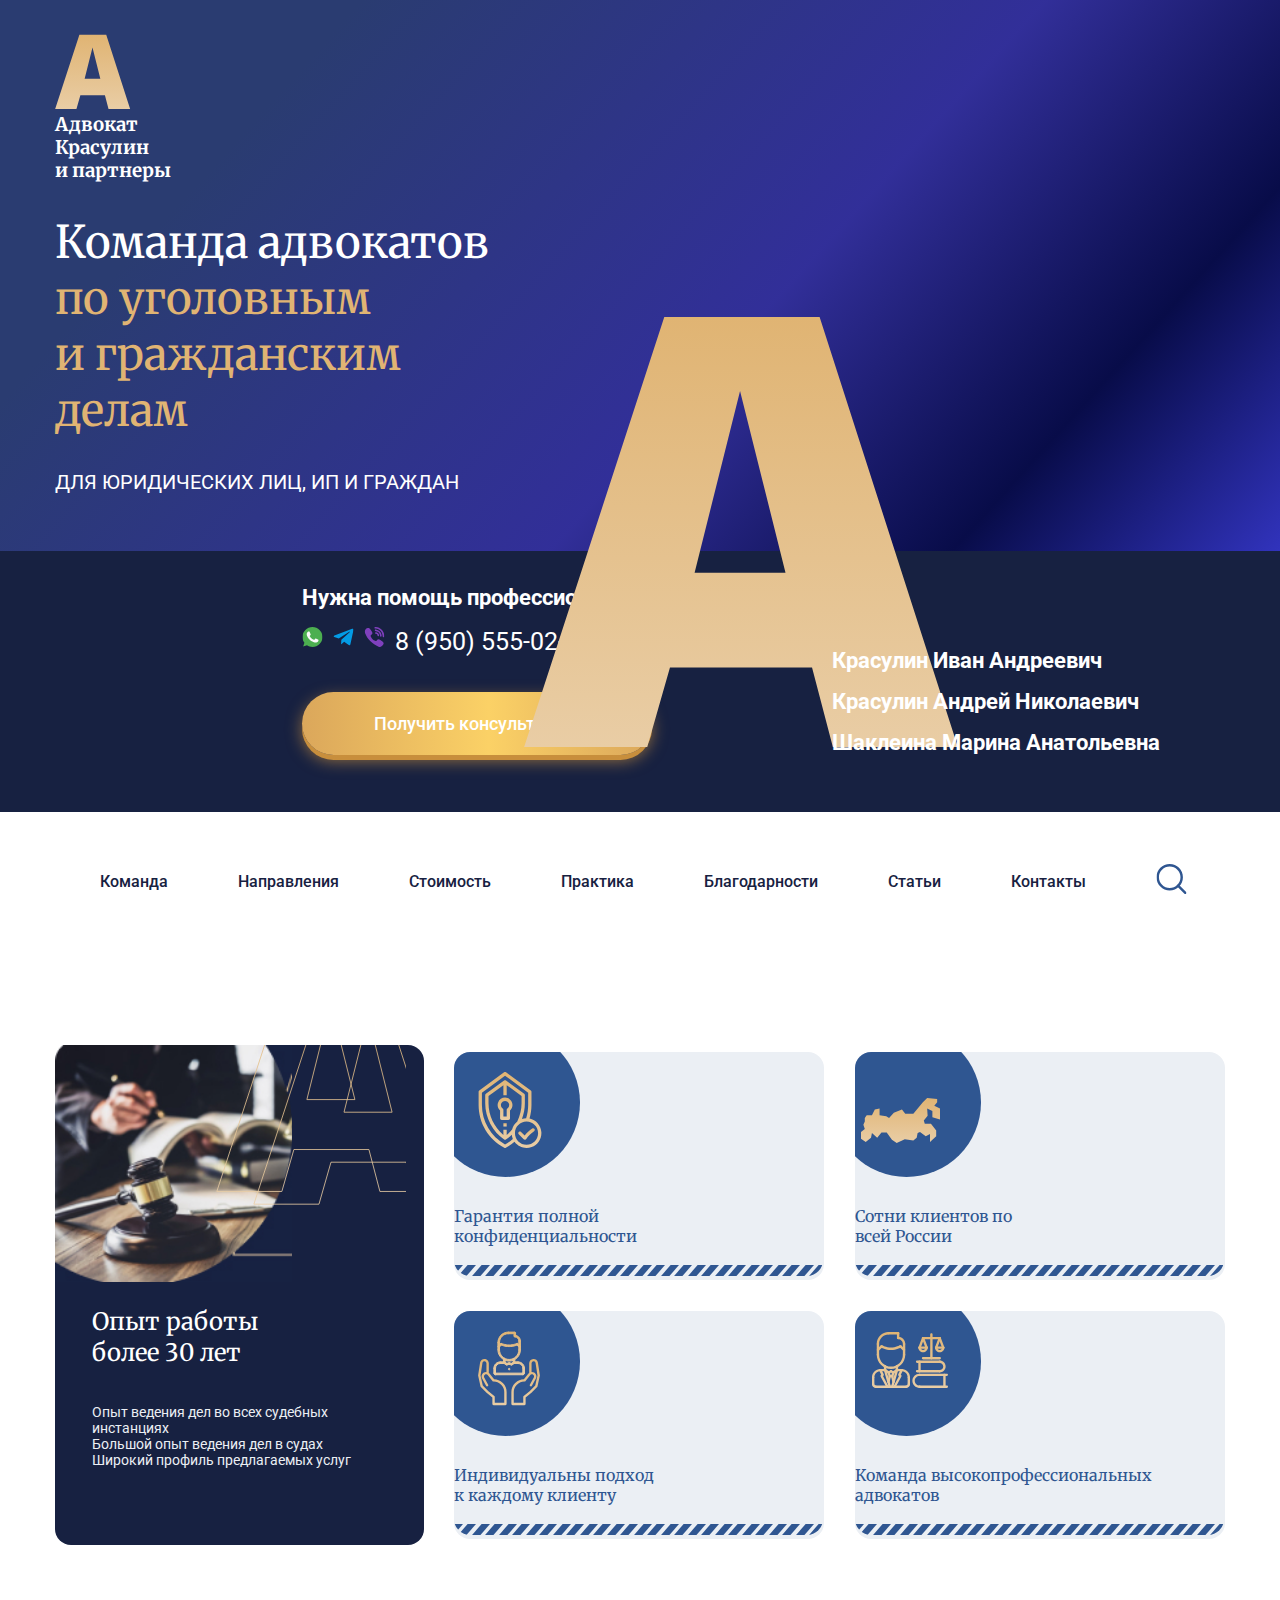
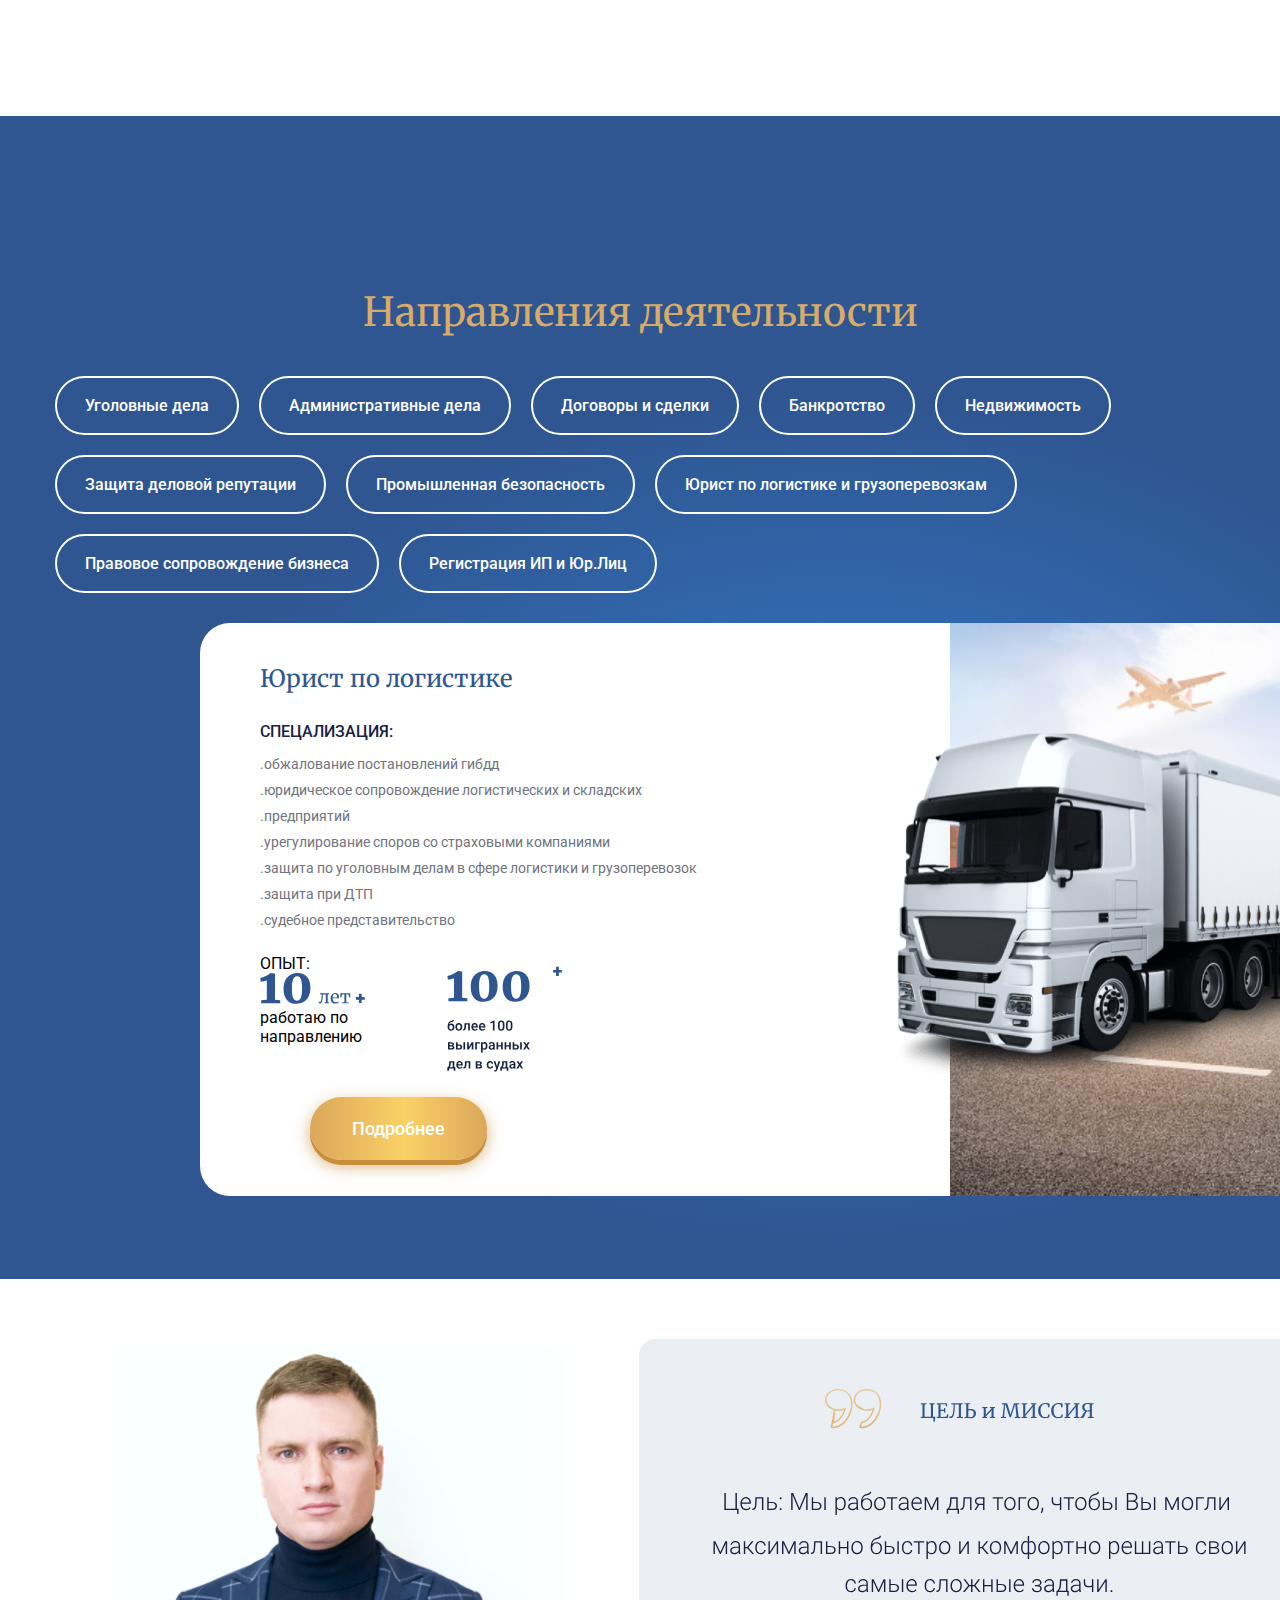
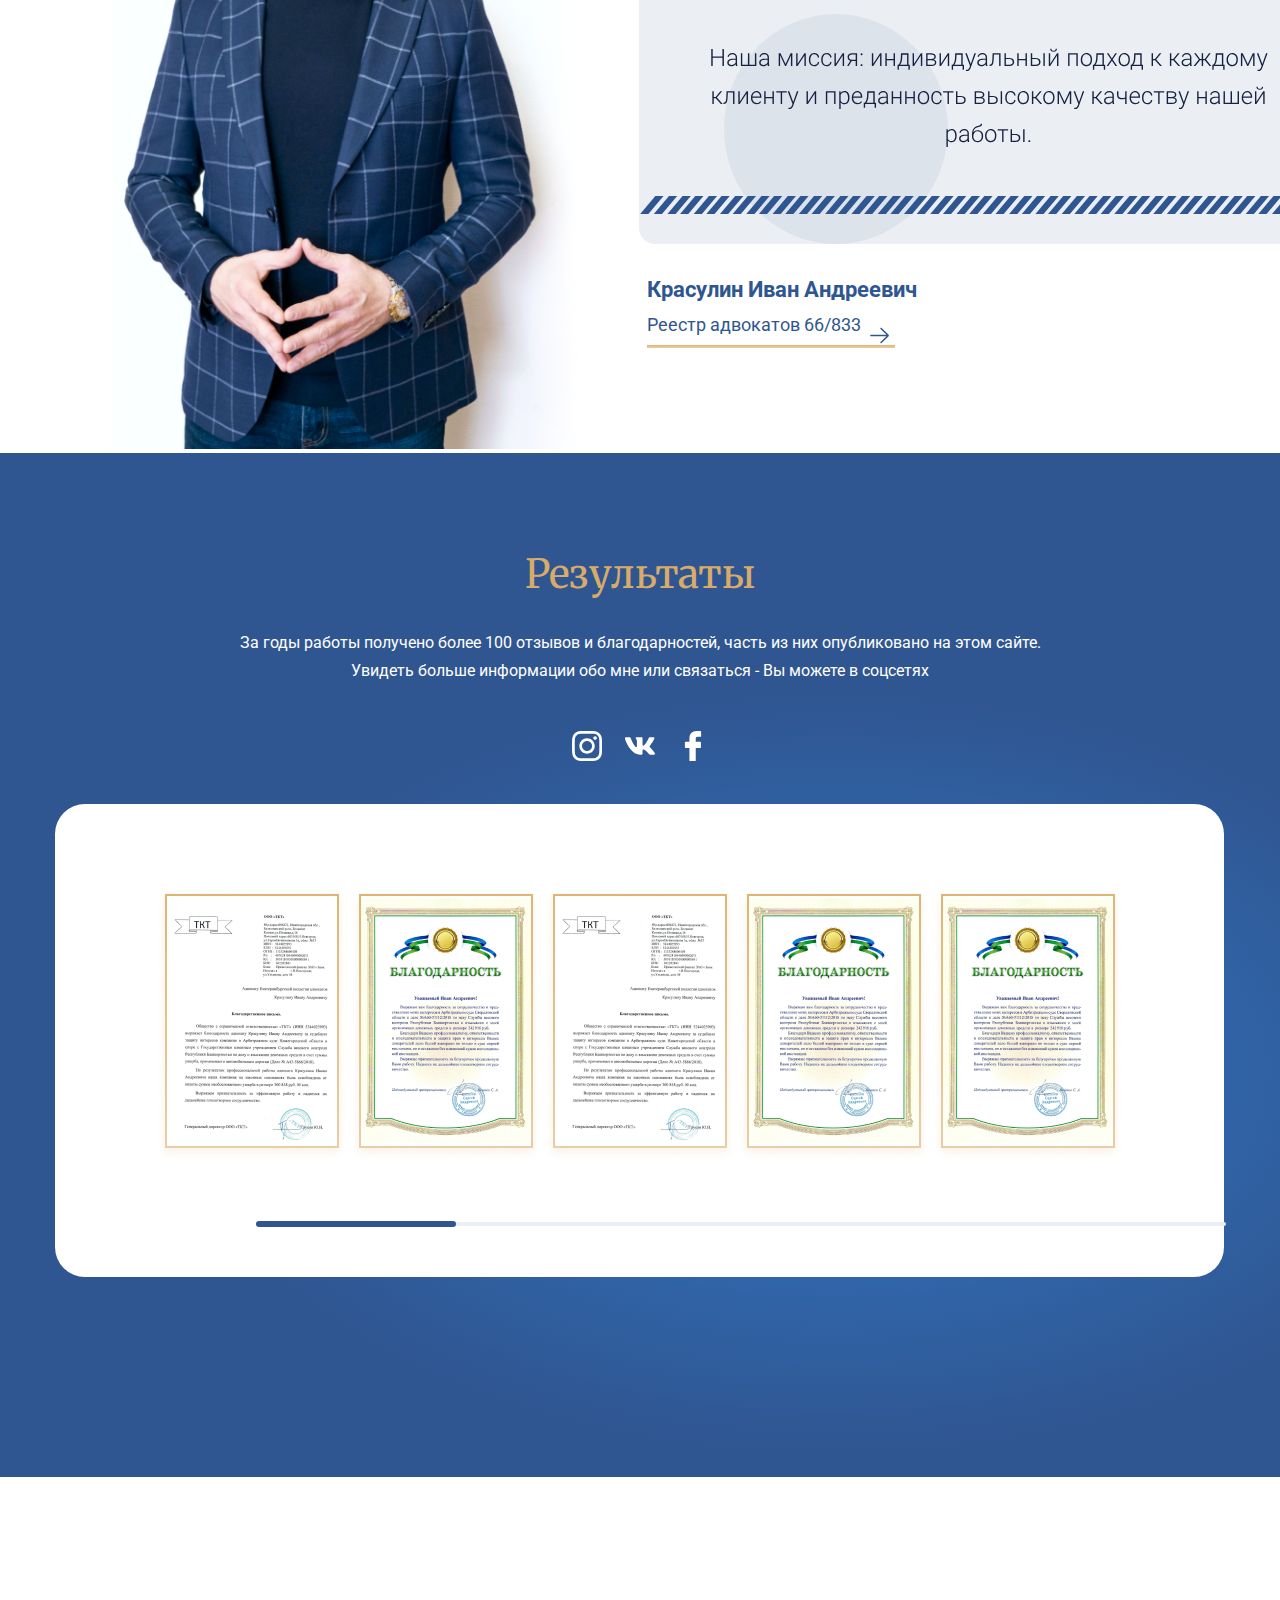
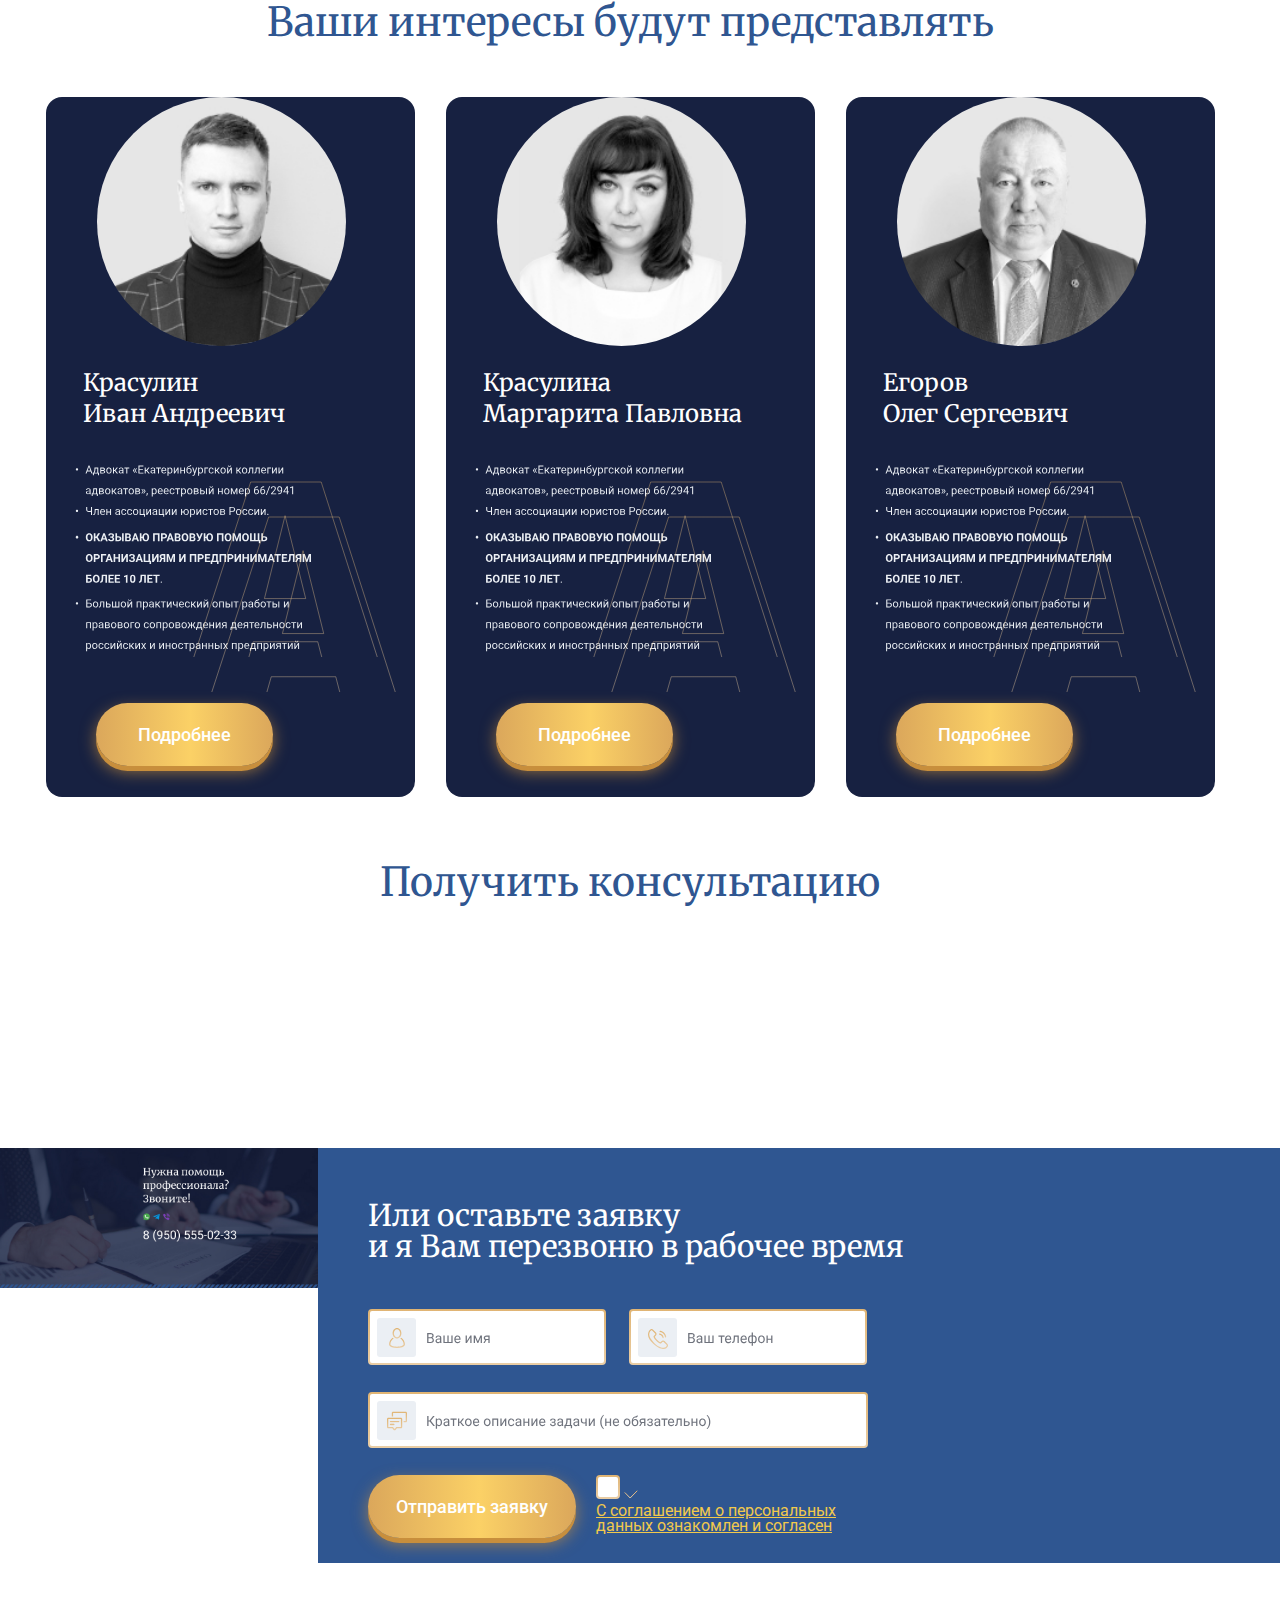
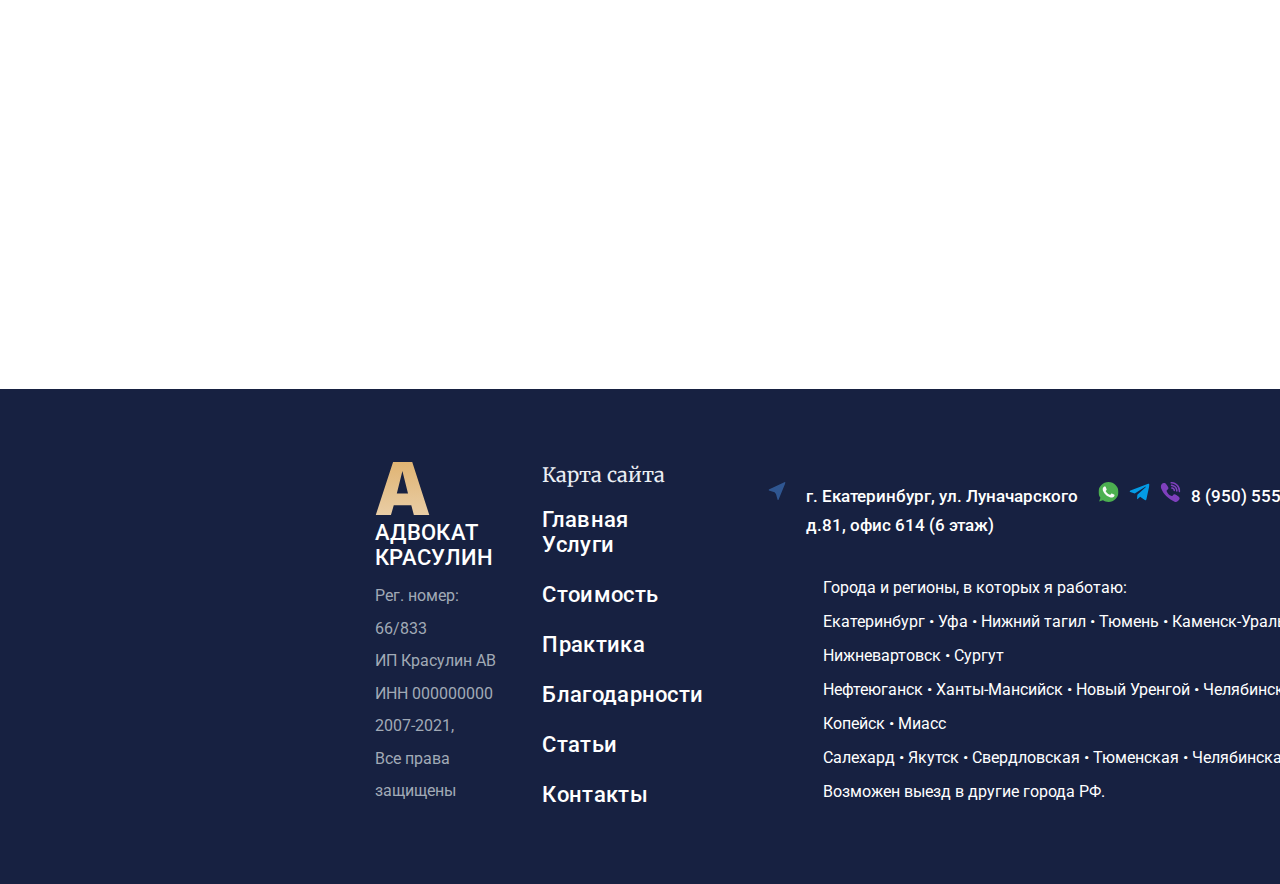
==== index.html @ fe7dacec "init:repo" ====
<!doctype html>
<html lang="en">
<head>
    <meta charset="UTF-8">
    <meta name="viewport"
          content="width=device-width, user-scalable=no, initial-scale=1.0, maximum-scale=1.0, minimum-scale=1.0">
    <meta http-equiv="X-UA-Compatible" content="ie=edge">
    <title>Advocate</title>
    <link rel="preconnect" href="https://fonts.googleapis.com">
    <link rel="preconnect" href="https://fonts.gstatic.com" crossorigin>
    <link href="https://fonts.googleapis.com/css2?family=Merriweather:ital,wght@0,400;0,900;1,400;1,900&family=Roboto+Slab:wght@500&family=Roboto:ital,wght@0,300;0,400;0,900;1,400&display=swap" rel="stylesheet">
    <link rel="stylesheet" href="./src/styles/style.css">
</head>
<body>
<header class="header">
    <div class="container">
        <div class="header__content">
            <div class="header__team">
                <div class="header__team-logo">
                    <svg class="header__team-logo-svg" xmlns="http://www.w3.org/2000/svg" width="77" height="76" viewBox="0 0 77 76" fill="none">
                        <path fill-rule="evenodd" clip-rule="evenodd" d="M24.7235 0.5L0.170532 75.818H21.7374L25.7189 61.8825H50.6037L54.2535 75.818H76.1521L51.9309 0.5H24.7235ZM30.0323 45.2926L37.9954 13.4401L45.9586 45.2926H30.0323Z" fill="url(#paint0_linear_266_49)"/>
                        <defs>
                            <linearGradient id="paint0_linear_266_49" x1="38.1613" y1="0.5" x2="38.1613" y2="75.818" gradientUnits="userSpaceOnUse">
                                <stop stop-color="#E0B473"/>
                                <stop offset="1" stop-color="#E9CDA5"/>
                            </linearGradient>
                        </defs>
                    </svg>
                    <h3 class="header__title">Адвокат <br> Красулин <br>и партнеры</h3>
                </div>
                <h2 class="header__subtitle">Команда адвокатов <br><span style="color: #E0B473"> по уголовным <br> и гражданским <br>делам</span>
               </h2>
                <span class="header__text">для юридических лиц, ИП и граждан</span>
            </div>
        </div>
    </div>

    <section class="header__section">

        <div class="header__help">
            <span class="header__help-text">Нужна помощь профессионалов? Звоните!</span>
            <div class="header__help-svg">
                <svg xmlns="http://www.w3.org/2000/svg" width="21" height="20" viewBox="0 0 21 20" fill="none">
                    <g clip-path="url(#clip0_266_28)">
                        <path d="M10.5025 0H10.4975C4.98375 0 0.5 4.485 0.5 10C0.5 12.1875 1.205 14.215 2.40375 15.8612L1.1575 19.5763L5.00125 18.3475C6.5825 19.395 8.46875 20 10.5025 20C16.0162 20 20.5 15.5138 20.5 10C20.5 4.48625 16.0162 0 10.5025 0Z" fill="#4CAF50"/>
                        <path d="M16.3212 14.1212C16.0799 14.8025 15.1224 15.3675 14.3587 15.5325C13.8362 15.6437 13.1537 15.7325 10.8562 14.78C7.91744 13.5625 6.02494 10.5762 5.87744 10.3825C5.73619 10.1887 4.68994 8.80123 4.68994 7.36623C4.68994 5.93123 5.41869 5.23248 5.71244 4.93248C5.95369 4.68623 6.35244 4.57373 6.73494 4.57373C6.85869 4.57373 6.96994 4.57998 7.06994 4.58498C7.36369 4.59748 7.51119 4.61498 7.70494 5.07873C7.94619 5.65998 8.53369 7.09498 8.60369 7.24248C8.67494 7.38998 8.74619 7.58998 8.64619 7.78373C8.55244 7.98373 8.46994 8.07248 8.32244 8.24248C8.17494 8.41248 8.03494 8.54248 7.88744 8.72498C7.75244 8.88373 7.59994 9.05373 7.76994 9.34748C7.93994 9.63498 8.52744 10.5937 9.39244 11.3637C10.5087 12.3575 11.4137 12.675 11.7374 12.81C11.9787 12.91 12.2662 12.8862 12.4424 12.6987C12.6662 12.4575 12.9424 12.0575 13.2237 11.6637C13.4237 11.3812 13.6762 11.3462 13.9412 11.4462C14.2112 11.54 15.6399 12.2462 15.9337 12.3925C16.2274 12.54 16.4212 12.61 16.4924 12.7337C16.5624 12.8575 16.5624 13.4387 16.3212 14.1212Z" fill="#FAFAFA"/>
                    </g>
                    <defs>
                        <clipPath id="clip0_266_28">
                            <rect width="20" height="20" fill="white" transform="translate(0.5)"/>
                        </clipPath>
                    </defs>
                </svg>
                <svg xmlns="http://www.w3.org/2000/svg" width="21" height="20" viewBox="0 0 21 20" fill="none">
                    <g clip-path="url(#clip0_266_31)">
                        <path d="M8.34753 12.6509L8.01669 17.3042C8.49003 17.3042 8.69503 17.1009 8.94086 16.8567L11.16 14.7359L15.7584 18.1034C16.6017 18.5734 17.1959 18.3259 17.4234 17.3276L20.4417 3.18422L20.4425 3.18339C20.71 1.93672 19.9917 1.44922 19.17 1.75505L1.42836 8.54755C0.217526 9.01755 0.235859 9.69255 1.22253 9.99839L5.75836 11.4092L16.2942 4.81672C16.79 4.48839 17.2409 4.67005 16.87 4.99839L8.34753 12.6509Z" fill="#039BE5"/>
                    </g>
                    <defs>
                        <clipPath id="clip0_266_31">
                            <rect width="20" height="20" fill="white" transform="translate(0.5)"/>
                        </clipPath>
                    </defs>
                </svg>
                <svg xmlns="http://www.w3.org/2000/svg" width="21" height="20" viewBox="0 0 21 20" fill="none">
                    <g clip-path="url(#clip0_266_33)">
                        <path d="M17.6084 8.39268C17.6324 5.57293 15.2308 2.98798 12.2548 2.63052C12.1957 2.62349 12.1312 2.61282 12.0629 2.60149C11.9156 2.57708 11.7632 2.552 11.6095 2.552C10.9996 2.552 10.8366 2.98044 10.7936 3.23598C10.7519 3.48442 10.7917 3.69305 10.9118 3.85637C11.1138 4.13102 11.4691 4.17977 11.7546 4.21887C11.8383 4.23043 11.9172 4.24118 11.9833 4.25602C14.6571 4.85348 15.5574 5.79277 15.9974 8.44382C16.0081 8.50858 16.013 8.58843 16.0181 8.67307C16.0373 8.98999 16.0773 9.64928 16.7861 9.64928H16.7862C16.8453 9.64928 16.9086 9.6442 16.9747 9.63413C17.6347 9.53381 17.614 8.93116 17.6041 8.64159C17.6013 8.56003 17.5986 8.48288 17.6056 8.43159C17.6074 8.41866 17.6083 8.40565 17.6084 8.39268Z" fill="#7F40BD"/>
                        <path d="M11.4365 1.59554C11.5156 1.60124 11.5906 1.60671 11.6531 1.61628C16.0437 2.29151 18.0628 4.37174 18.6224 8.79668C18.6319 8.87192 18.6334 8.96364 18.635 9.06079C18.6405 9.40649 18.652 10.1257 19.4244 10.1406L19.4484 10.1408C19.6906 10.1408 19.8833 10.0678 20.0211 9.92356C20.2615 9.67207 20.2448 9.29848 20.2312 8.99821C20.228 8.92453 20.2248 8.85516 20.2256 8.79442C20.2814 4.26885 16.364 0.165077 11.8425 0.0125C11.8238 0.011875 11.8059 0.0128906 11.7878 0.0154296C11.7789 0.0167187 11.7624 0.0183593 11.7342 0.0183593C11.6891 0.0183593 11.6337 0.0144531 11.5749 0.0104687C11.5037 0.00558592 11.4231 0 11.3414 0C10.6213 0 10.4844 0.511795 10.4669 0.816872C10.4265 1.52199 11.1086 1.5716 11.4365 1.59554Z" fill="#7F40BD"/>
                        <path d="M18.4105 14.5155C18.3172 14.4443 18.2207 14.3705 18.1303 14.2977C17.6509 13.9119 17.1409 13.5563 16.6477 13.2124C16.5454 13.1411 16.443 13.0697 16.341 12.9982C15.7092 12.5544 15.1412 12.3387 14.6045 12.3387C13.8817 12.3387 13.2516 12.7381 12.7315 13.5256C12.501 13.8747 12.2215 14.0445 11.8769 14.0445C11.6732 14.0445 11.4417 13.9863 11.189 13.8716C9.14964 12.9468 7.69344 11.529 6.86074 9.65733C6.45821 8.75272 6.58871 8.16144 7.29715 7.68019C7.69945 7.40714 8.44828 6.89882 8.39523 5.92543C8.33515 4.82004 5.89618 1.494 4.86853 1.11627C4.43345 0.956268 3.9763 0.954783 3.50736 1.11256C2.32596 1.5097 1.47819 2.20716 1.05545 3.12938C0.64694 4.02051 0.665377 5.06684 1.10881 6.15527C2.39068 9.30221 4.1929 12.046 6.46563 14.3101C8.69023 16.5265 11.4244 18.342 14.5922 19.706C14.8778 19.8289 15.1773 19.8959 15.3959 19.9448C15.4705 19.9615 15.5348 19.9758 15.5817 19.9887C15.6075 19.9957 15.6341 19.9995 15.6608 19.9997L15.6858 19.9999C15.6859 19.9999 15.6858 19.9999 15.6859 19.9999C17.1758 19.9999 18.9648 18.6384 19.5143 17.0862C19.9957 15.7271 19.1168 15.0553 18.4105 14.5155Z" fill="#7F40BD"/>
                        <path d="M12.0954 5.19024C11.8404 5.19669 11.3095 5.20985 11.1232 5.75055C11.0361 6.00321 11.0465 6.22258 11.1543 6.40258C11.3124 6.66668 11.6154 6.74762 11.891 6.79203C12.8904 6.95242 13.4037 7.50508 13.5064 8.53117C13.5541 9.0096 13.8762 9.3437 14.2899 9.3437H14.29C14.3205 9.3437 14.3518 9.3419 14.3829 9.33812C14.8804 9.27894 15.1216 8.91339 15.0998 8.25179C15.1078 7.56129 14.7464 6.77738 14.1318 6.15297C13.515 5.52665 12.7716 5.17391 12.0954 5.19024Z" fill="#7F40BD"/>
                    </g>
                    <defs>
                        <clipPath id="clip0_266_33">
                            <rect width="20" height="20" fill="white" transform="translate(0.5)"/>
                        </clipPath>
                    </defs>
                </svg>
                <span class="header__help-tel">8 (950) 555-02-33</span>
            </div>

                <button class="header__btn">Получить консультацию</button>
            <svg class="header__svg" xmlns="http://www.w3.org/2000/svg" width="458" height="430" viewBox="0 0 462 458" fill="none">
                <path fill-rule="evenodd" clip-rule="evenodd" d="M149.293 0L0 458H131.135L155.345 373.26H306.655L328.847 458H462L314.725 0H149.293ZM181.572 272.379L229.991 78.6872L278.41 272.379H181.572Z" fill="url(#paint0_linear_266_11)"/>
                <defs>
                    <linearGradient id="paint0_linear_266_11" x1="231" y1="0" x2="231" y2="458" gradientUnits="userSpaceOnUse">
                        <stop stop-color="#E0B473"/>
                        <stop offset="1" stop-color="#E9CDA5"/>
                    </linearGradient>
                </defs>
            </svg>

        </div>
        <div class="header__name">
            <p class="header__name-text">Красулин ﻿﻿Иван Андреевич</p>
            <p class="header__name-text">Красулин ﻿﻿Андрей Николаевич</p>
            <p class="header__name-text">Шаклеина Марина Анатольевна</p>
        </div>
        <div class="header__skew"></div>
    </section>
</header>



<main class="main">
<section class="nav">
    <div class="container">
        <div class="nav__content">
            <nav class="main__nav">
                <ul class="main__nav-list">
                    <li class="main__nav-list-item"><a target="_blank" href="./src/pages/team.html">Команда</a></li>
                    <li class="main__nav-list-item"><a target="_blank" href="./src/pages/direction.html">Направления</a></li>
                    <li class="main__nav-list-item"><a target="_blank" href="./src/pages/price.html">Стоимость</a></li>
                    <li class="main__nav-list-item"><a href="#">Практика</a></li>
                    <li class="main__nav-list-item"><a href="#">Благодарности</a></li>
                    <li class="main__nav-list-item"><a href="#">Статьи</a></li>
                    <li class="main__nav-list-item"><a href="#">Контакты</a></li>
                </ul>
            </nav>
            <div class="main__search">
                <svg xmlns="http://www.w3.org/2000/svg" width="31" height="30" viewBox="0 0 31 30" fill="none">
                    <g clip-path="url(#clip0_195_111)">
                        <path d="M13.7114 0C6.42682 0 0.5 5.92682 0.5 13.2114C0.5 20.4963 6.42682 26.4227 13.7114 26.4227C20.9963 26.4227 26.9227 20.4963 26.9227 13.2114C26.9227 5.92682 20.9963 0 13.7114 0ZM13.7114 23.9838C7.77154 23.9838 2.93902 19.1512 2.93902 13.2114C2.93902 7.2716 7.77154 2.43902 13.7114 2.43902C19.6512 2.43902 24.4837 7.27154 24.4837 13.2114C24.4837 19.1512 19.6512 23.9838 13.7114 23.9838Z" fill="#2F5691"/>
                        <path d="M30.1425 27.9183L23.1506 20.9264C22.6742 20.45 21.9026 20.45 21.4262 20.9264C20.9497 21.4024 20.9497 22.1748 21.4262 22.6508L28.4181 29.6427C28.6563 29.8809 28.9681 30 29.2803 30C29.5921 30 29.9043 29.8809 30.1425 29.6427C30.6189 29.1667 30.6189 28.3943 30.1425 27.9183Z" fill="#2F5691"/>
                    </g>
                    <defs>
                        <clipPath id="clip0_195_111">
                            <rect width="30" height="30" fill="white" transform="translate(0.5)"/>
                        </clipPath>
                    </defs>
                </svg>
            </div>
        </div>
    </div>
</section>

 <section class="work">
<div class="container">
    <div class="work__content">
      <div class="work__content-left">
          <img class="work__img" src="./src/images/work.jpg" alt="">
          <svg class="work__content-svg" xmlns="http://www.w3.org/2000/svg" width="233" height="165" viewBox="0 0 233 165" fill="none">
              <path fill-rule="evenodd" clip-rule="evenodd" d="M91.8035 -114L1 164H80.7598L95.4847 112.564H187.515L201.013 164H282L192.424 -114H91.8035ZM111.437 51.3304L140.886 -66.2379L170.336 51.3304H111.437Z" stroke="url(#paint0_linear_202_1475)"/>
              <defs>
                  <linearGradient id="paint0_linear_202_1475" x1="141.5" y1="-114" x2="141.5" y2="164" gradientUnits="userSpaceOnUse">
                      <stop stop-color="#E0B473"/>
                      <stop offset="1" stop-color="#E9CDA5"/>
                  </linearGradient>
              </defs>
          </svg>
          <svg class="work__content-svg" xmlns="http://www.w3.org/2000/svg" width="142" height="196" viewBox="0 0 142 196" fill="none">
              <path fill-rule="evenodd" clip-rule="evenodd" d="M91.8035 -83L1 195H80.7598L95.4847 143.564H187.515L201.013 195H282L192.424 -83H91.8035ZM111.437 82.3304L140.886 -35.2379L170.336 82.3304H111.437Z" stroke="url(#paint0_linear_202_1474)"/>
              <defs>
                  <linearGradient id="paint0_linear_202_1474" x1="141.5" y1="-83" x2="141.5" y2="195" gradientUnits="userSpaceOnUse">
                      <stop stop-color="#E0B473"/>
                      <stop offset="1" stop-color="#E9CDA5"/>
                  </linearGradient>
              </defs>
          </svg>
          <h2 class="work__content-title">Опыт работы <br>
              более 30 лет</h2>
            <div class="work__content-big">Опыт ведения дел во всех судебных <br> инстанциях <br>
                Большой опыт ведения дел в судах <br>
                Широкий профиль предлагаемых услуг</div>
      </div>
        <div class="work__content-right">
            <div class="work__content-box">
                <svg width="369" height="224" viewBox="0 0 369 224" fill="none" xmlns="http://www.w3.org/2000/svg">
                    <mask id="mask0_3393_436" style="mask-type:alpha" maskUnits="userSpaceOnUse" x="0" y="0" width="369" height="224">
                        <rect width="369" height="224" rx="16" fill="#EBEFF4"/>
                    </mask>
                    <g mask="url(#mask0_3393_436)">
                        <circle cx="51.5" cy="50.5" r="74.5" fill="#2F5691"/>
                        <path d="M27.6 213H36L20.4 231H12L27.6 213Z" fill="#2F5691"/>
                        <path d="M108.6 213H117L101.4 231H93L108.6 213Z" fill="#2F5691"/>
                        <path d="M189.6 213H198L182.4 231H174L189.6 213Z" fill="#2F5691"/>
                        <path d="M270.6 213H279L263.4 231H255L270.6 213Z" fill="#2F5691"/>
                        <path d="M351.6 213H360L344.4 231H336L351.6 213Z" fill="#2F5691"/>
                        <path d="M40.6 213H49L33.4 231H25L40.6 213Z" fill="#2F5691"/>
                        <path d="M121.6 213H130L114.4 231H106L121.6 213Z" fill="#2F5691"/>
                        <path d="M202.6 213H211L195.4 231H187L202.6 213Z" fill="#2F5691"/>
                        <path d="M283.6 213H292L276.4 231H268L283.6 213Z" fill="#2F5691"/>
                        <path d="M364.6 213H373L357.4 231H349L364.6 213Z" fill="#2F5691"/>
                        <path d="M54.6 213H63L47.4 231H39L54.6 213Z" fill="#2F5691"/>
                        <path d="M135.6 213H144L128.4 231H120L135.6 213Z" fill="#2F5691"/>
                        <path d="M216.6 213H225L209.4 231H201L216.6 213Z" fill="#2F5691"/>
                        <path d="M297.6 213H306L290.4 231H282L297.6 213Z" fill="#2F5691"/>
                        <path d="M378.6 213H387L371.4 231H363L378.6 213Z" fill="#2F5691"/>
                        <path d="M13.6 213H22L6.4 231H-2L13.6 213Z" fill="#2F5691"/>
                        <path d="M94.6 213H103L87.4 231H79L94.6 213Z" fill="#2F5691"/>
                        <path d="M175.6 213H184L168.4 231H160L175.6 213Z" fill="#2F5691"/>
                        <path d="M256.6 213H265L249.4 231H241L256.6 213Z" fill="#2F5691"/>
                        <path d="M337.6 213H346L330.4 231H322L337.6 213Z" fill="#2F5691"/>
                        <path d="M0.6 213H9L-6.6 231H-15L0.6 213Z" fill="#2F5691"/>
                        <path d="M81.6 213H90L74.4 231H66L81.6 213Z" fill="#2F5691"/>
                        <path d="M162.6 213H171L155.4 231H147L162.6 213Z" fill="#2F5691"/>
                        <path d="M243.6 213H252L236.4 231H228L243.6 213Z" fill="#2F5691"/>
                        <path d="M324.6 213H333L317.4 231H309L324.6 213Z" fill="#2F5691"/>
                        <path d="M67.6 213H76L60.4 231H52L67.6 213Z" fill="#2F5691"/>
                        <path d="M148.6 213H157L141.4 231H133L148.6 213Z" fill="#2F5691"/>
                        <path d="M229.6 213H238L222.4 231H214L229.6 213Z" fill="#2F5691"/>
                        <path d="M310.6 213H319L303.4 231H295L310.6 213Z" fill="#2F5691"/>
                    </g>
                </svg>
                <p class="work__content-box-desc">Гарантия полной <br> конфиденциальности</p>
                <svg class="work__content-box-svg" xmlns="http://www.w3.org/2000/svg" width="76" height="76" viewBox="0 0 76 76" fill="none">
                    <g clip-path="url(#clip0_195_169)">
                        <path d="M60.4783 33.0441V19.8268C60.4783 19.3 60.2274 18.8047 59.803 18.4933L35.0205 0.319462C34.4389 -0.106487 33.6483 -0.106487 33.0675 0.319462L8.28495 18.4933C7.8598 18.8047 7.60891 19.3 7.60891 19.8268V33.0441C7.59036 50.9469 17.4598 67.3968 33.2659 75.8053C33.7516 76.065 34.3356 76.065 34.8221 75.8053C37.9239 74.1434 40.8354 72.1492 43.5056 69.8573C47.411 75.2301 54.4077 77.359 60.6436 75.072C66.8804 72.7849 70.8414 66.6369 70.3469 60.0129C69.8524 53.3889 65.0225 47.8975 58.5155 46.5616C59.8063 42.1714 60.467 37.6199 60.4783 33.0441ZM34.0436 72.4662C19.7485 64.499 10.8955 49.4093 10.9132 33.0441V20.6642L34.0436 3.70124L57.1739 20.6642V33.0441C57.1651 37.5311 56.4858 41.9923 55.1587 46.2792C53.7316 46.3115 52.3167 46.5487 50.9573 46.9851C52.8588 41.9826 53.8454 36.6792 53.8696 31.3274V23.1311C53.8696 22.6019 53.6171 22.105 53.1887 21.7944L35.0149 8.57707C34.4357 8.15596 33.6515 8.15596 33.0723 8.57707L14.8985 21.7944C14.4709 22.105 14.2176 22.6019 14.2176 23.1311V31.3274C14.2176 45.7444 21.8274 60.2718 33.1562 67.4815C33.6975 67.826 34.3897 67.826 34.931 67.4815C37.0268 66.1286 38.9783 64.5652 40.7547 62.8146C40.9128 64.2361 41.2767 65.6277 41.8357 66.945C39.4406 69.0554 36.8284 70.906 34.0436 72.4662ZM41.0935 57.5967C39.4898 59.5474 37.6803 61.319 35.6958 62.8808V57.8266H32.3914V62.884C23.0068 55.0862 17.5606 43.5291 17.5219 31.3274V23.9717L32.3914 13.1584V23.1311H35.6958V13.1584L50.5653 23.9717V31.3274C50.5273 37.6304 49.0656 43.8429 46.2896 49.5013C43.7097 51.5512 41.8817 54.3989 41.0935 57.5983V57.5967ZM67.0869 61.131C67.0869 67.5178 61.9094 72.6962 55.5218 72.6962C49.1349 72.6962 43.9566 67.5178 43.9566 61.131C43.9566 54.7434 49.1349 49.5658 55.5218 49.5658C61.9062 49.5731 67.0797 54.7466 67.0869 61.131Z" fill="url(#paint0_linear_195_169)"/>
                        <path d="M34.0434 25.6094C30.9658 25.6135 28.2092 27.5141 27.1105 30.3893C26.0109 33.2644 26.7974 36.5188 29.0869 38.5751V46.2616C29.0869 47.174 29.8267 47.9138 30.7391 47.9138H37.3478C38.2602 47.9138 39 47.174 39 46.2616V38.5751C41.2903 36.5188 42.076 33.2644 40.9772 30.3893C39.8785 27.5141 37.1211 25.6135 34.0434 25.6094ZM36.4015 36.426C35.9586 36.735 35.6956 37.2408 35.6956 37.7805V44.6094H32.3913V37.7805C32.3921 37.2408 32.1283 36.735 31.6862 36.426C30.2034 35.3958 29.5621 33.5218 30.1026 31.7994C30.6423 30.0763 32.238 28.9041 34.0434 28.9041C35.8489 28.9041 37.4454 30.0763 37.9851 31.7994C38.5248 33.5218 37.8835 35.3958 36.4015 36.426Z" fill="url(#paint1_linear_195_169)"/>
                        <path d="M50.0811 59.9629C49.4333 59.3369 48.4023 59.3458 47.765 59.9831C47.1277 60.6204 47.1188 61.6506 47.7449 62.2992L52.7014 67.2557C53.0112 67.5655 53.4315 67.7397 53.8695 67.7397C53.9244 67.7429 53.98 67.7429 54.0349 67.7397C54.527 67.6905 54.9715 67.4235 55.2458 67.0129C57.3021 63.9183 59.9554 61.2658 63.0492 59.2094C63.8084 58.7028 64.0133 57.6766 63.5066 56.9175C63 56.1584 61.9747 55.9535 61.2155 56.4601C58.3202 58.3866 55.7669 60.7817 53.6598 63.548L50.0811 59.9629Z" fill="url(#paint2_linear_195_169)"/>
                        <path d="M32.3912 51.218H35.6956V54.5223H32.3912V51.218Z" fill="url(#paint3_linear_195_169)"/>
                    </g>
                    <defs>
                        <linearGradient id="paint0_linear_195_169" x1="38.9987" y1="0" x2="38.9987" y2="76.0001" gradientUnits="userSpaceOnUse">
                            <stop stop-color="#E0B473"/>
                            <stop offset="1" stop-color="#E9CDA5"/>
                        </linearGradient>
                        <linearGradient id="paint1_linear_195_169" x1="34.0437" y1="25.6094" x2="34.0437" y2="47.9138" gradientUnits="userSpaceOnUse">
                            <stop stop-color="#E0B473"/>
                            <stop offset="1" stop-color="#E9CDA5"/>
                        </linearGradient>
                        <linearGradient id="paint2_linear_195_169" x1="55.5329" y1="56.182" x2="55.5329" y2="67.7421" gradientUnits="userSpaceOnUse">
                            <stop stop-color="#E0B473"/>
                            <stop offset="1" stop-color="#E9CDA5"/>
                        </linearGradient>
                        <linearGradient id="paint3_linear_195_169" x1="34.0434" y1="51.218" x2="34.0434" y2="54.5223" gradientUnits="userSpaceOnUse">
                            <stop stop-color="#E0B473"/>
                            <stop offset="1" stop-color="#E9CDA5"/>
                        </linearGradient>
                        <clipPath id="clip0_195_169">
                            <rect width="76" height="76" fill="white"/>
                        </clipPath>
                    </defs>
                </svg>
            </div>
            <div class="work__content-box">
                <svg  width="369" height="224" viewBox="0 0 369 224" fill="none" xmlns="http://www.w3.org/2000/svg">
                    <mask id="mask0_3393_436" style="mask-type:alpha" maskUnits="userSpaceOnUse" x="0" y="0" width="369" height="224">
                        <rect width="369" height="224" rx="16" fill="#EBEFF4"/>
                    </mask>
                    <g mask="url(#mask0_3393_436)">
                        <circle cx="51.5" cy="50.5" r="74.5" fill="#2F5691"/>
                        <path d="M27.6 213H36L20.4 231H12L27.6 213Z" fill="#2F5691"/>
                        <path d="M108.6 213H117L101.4 231H93L108.6 213Z" fill="#2F5691"/>
                        <path d="M189.6 213H198L182.4 231H174L189.6 213Z" fill="#2F5691"/>
                        <path d="M270.6 213H279L263.4 231H255L270.6 213Z" fill="#2F5691"/>
                        <path d="M351.6 213H360L344.4 231H336L351.6 213Z" fill="#2F5691"/>
                        <path d="M40.6 213H49L33.4 231H25L40.6 213Z" fill="#2F5691"/>
                        <path d="M121.6 213H130L114.4 231H106L121.6 213Z" fill="#2F5691"/>
                        <path d="M202.6 213H211L195.4 231H187L202.6 213Z" fill="#2F5691"/>
                        <path d="M283.6 213H292L276.4 231H268L283.6 213Z" fill="#2F5691"/>
                        <path d="M364.6 213H373L357.4 231H349L364.6 213Z" fill="#2F5691"/>
                        <path d="M54.6 213H63L47.4 231H39L54.6 213Z" fill="#2F5691"/>
                        <path d="M135.6 213H144L128.4 231H120L135.6 213Z" fill="#2F5691"/>
                        <path d="M216.6 213H225L209.4 231H201L216.6 213Z" fill="#2F5691"/>
                        <path d="M297.6 213H306L290.4 231H282L297.6 213Z" fill="#2F5691"/>
                        <path d="M378.6 213H387L371.4 231H363L378.6 213Z" fill="#2F5691"/>
                        <path d="M13.6 213H22L6.4 231H-2L13.6 213Z" fill="#2F5691"/>
                        <path d="M94.6 213H103L87.4 231H79L94.6 213Z" fill="#2F5691"/>
                        <path d="M175.6 213H184L168.4 231H160L175.6 213Z" fill="#2F5691"/>
                        <path d="M256.6 213H265L249.4 231H241L256.6 213Z" fill="#2F5691"/>
                        <path d="M337.6 213H346L330.4 231H322L337.6 213Z" fill="#2F5691"/>
                        <path d="M0.6 213H9L-6.6 231H-15L0.6 213Z" fill="#2F5691"/>
                        <path d="M81.6 213H90L74.4 231H66L81.6 213Z" fill="#2F5691"/>
                        <path d="M162.6 213H171L155.4 231H147L162.6 213Z" fill="#2F5691"/>
                        <path d="M243.6 213H252L236.4 231H228L243.6 213Z" fill="#2F5691"/>
                        <path d="M324.6 213H333L317.4 231H309L324.6 213Z" fill="#2F5691"/>
                        <path d="M67.6 213H76L60.4 231H52L67.6 213Z" fill="#2F5691"/>
                        <path d="M148.6 213H157L141.4 231H133L148.6 213Z" fill="#2F5691"/>
                        <path d="M229.6 213H238L222.4 231H214L229.6 213Z" fill="#2F5691"/>
                        <path d="M310.6 213H319L303.4 231H295L310.6 213Z" fill="#2F5691"/>
                    </g>
                </svg >
                <p class="work__content-box-desc">Сотни клиентов по <br>
                    всей России﻿</p>
                <svg class="work__content-box-svg" xmlns="http://www.w3.org/2000/svg" width="93" height="93" viewBox="0 0 93 93" fill="none">
                    <path d="M6 59.9894V66.6915L10.759 70.0426L15.994 65.734L16.9458 60.9468L22.1807 65.734L26.4639 60.4681H31.6988L36.9337 67.6489L41.6928 71L49.7831 67.1702L58.3494 68.6064L61.6807 65.734L62.6325 60.9468L65.012 59.9894L70.7229 64.2979L75.006 61.9043V70.0426L81.1928 64.2979V58.5532L75.9578 51.8511H69.7711L68.8193 48.5L72.6265 43.7128L72.1506 36.5319L77.3855 38.9255V45.1489L85 47.5426V36.5319L79.2892 33.6596L82.1446 30.3085V26.9574L72.1506 26L67.8675 30.3085L58.3494 41.7979H50.259L46.9277 37.4894L38.8373 40.8404L34.0783 46.1064L31.2229 44.1915L24.5602 43.234V36.5319L19.8012 37.4894L16.9458 43.234H11.7108L9.80723 46.1064V49.4574L8.37952 52.8085L9.80723 57.117L6 59.9894Z" fill="url(#paint0_linear_195_642)"/>
                    <defs>
                        <linearGradient id="paint0_linear_195_642" x1="45.5" y1="26" x2="45.5" y2="71" gradientUnits="userSpaceOnUse">
                            <stop stop-color="#E0B473"/>
                            <stop offset="1" stop-color="#E9CDA5"/>
                        </linearGradient>
                    </defs>
                </svg>

            </div>
            <div class="work__content-box">

                <svg width="369" height="224" viewBox="0 0 369 224" fill="none" xmlns="http://www.w3.org/2000/svg">
                    <mask id="mask0_3393_436" style="mask-type:alpha" maskUnits="userSpaceOnUse" x="0" y="0" width="369" height="224">
                        <rect width="369" height="224" rx="16" fill="#EBEFF4"/>
                    </mask>
                    <g mask="url(#mask0_3393_436)">
                        <circle cx="51.5" cy="50.5" r="74.5" fill="#2F5691"/>
                        <path d="M27.6 213H36L20.4 231H12L27.6 213Z" fill="#2F5691"/>
                        <path d="M108.6 213H117L101.4 231H93L108.6 213Z" fill="#2F5691"/>
                        <path d="M189.6 213H198L182.4 231H174L189.6 213Z" fill="#2F5691"/>
                        <path d="M270.6 213H279L263.4 231H255L270.6 213Z" fill="#2F5691"/>
                        <path d="M351.6 213H360L344.4 231H336L351.6 213Z" fill="#2F5691"/>
                        <path d="M40.6 213H49L33.4 231H25L40.6 213Z" fill="#2F5691"/>
                        <path d="M121.6 213H130L114.4 231H106L121.6 213Z" fill="#2F5691"/>
                        <path d="M202.6 213H211L195.4 231H187L202.6 213Z" fill="#2F5691"/>
                        <path d="M283.6 213H292L276.4 231H268L283.6 213Z" fill="#2F5691"/>
                        <path d="M364.6 213H373L357.4 231H349L364.6 213Z" fill="#2F5691"/>
                        <path d="M54.6 213H63L47.4 231H39L54.6 213Z" fill="#2F5691"/>
                        <path d="M135.6 213H144L128.4 231H120L135.6 213Z" fill="#2F5691"/>
                        <path d="M216.6 213H225L209.4 231H201L216.6 213Z" fill="#2F5691"/>
                        <path d="M297.6 213H306L290.4 231H282L297.6 213Z" fill="#2F5691"/>
                        <path d="M378.6 213H387L371.4 231H363L378.6 213Z" fill="#2F5691"/>
                        <path d="M13.6 213H22L6.4 231H-2L13.6 213Z" fill="#2F5691"/>
                        <path d="M94.6 213H103L87.4 231H79L94.6 213Z" fill="#2F5691"/>
                        <path d="M175.6 213H184L168.4 231H160L175.6 213Z" fill="#2F5691"/>
                        <path d="M256.6 213H265L249.4 231H241L256.6 213Z" fill="#2F5691"/>
                        <path d="M337.6 213H346L330.4 231H322L337.6 213Z" fill="#2F5691"/>
                        <path d="M0.6 213H9L-6.6 231H-15L0.6 213Z" fill="#2F5691"/>
                        <path d="M81.6 213H90L74.4 231H66L81.6 213Z" fill="#2F5691"/>
                        <path d="M162.6 213H171L155.4 231H147L162.6 213Z" fill="#2F5691"/>
                        <path d="M243.6 213H252L236.4 231H228L243.6 213Z" fill="#2F5691"/>
                        <path d="M324.6 213H333L317.4 231H309L324.6 213Z" fill="#2F5691"/>
                        <path d="M67.6 213H76L60.4 231H52L67.6 213Z" fill="#2F5691"/>
                        <path d="M148.6 213H157L141.4 231H133L148.6 213Z" fill="#2F5691"/>
                        <path d="M229.6 213H238L222.4 231H214L229.6 213Z" fill="#2F5691"/>
                        <path d="M310.6 213H319L303.4 231H295L310.6 213Z" fill="#2F5691"/>
                    </g>
                </svg>
                <p class="work__content-box-desc">Индивидуальны подход <br>
                    к каждому клиенту﻿</p>
                <svg class="work__content-box-svg" width="76" height="76" viewBox="0 0 76 76" fill="none" xmlns="http://www.w3.org/2000/svg">
                    <g clip-path="url(#clip0_3402_585)">
                        <path d="M13.4292 27.8892C12.3809 27.8844 11.3659 28.2574 10.5703 28.94C9.77457 29.6225 9.25147 30.569 9.0968 31.6058L7.13876 44.3336C7.1165 44.4793 7.12153 44.6279 7.1536 44.7718L9.5286 55.4593C9.5777 55.6797 9.68855 55.8817 9.84819 56.0414L15.7857 61.9789L15.7887 61.9818C15.8035 61.9966 15.8183 62.0091 15.8339 62.0226C15.8495 62.0361 15.8645 62.0509 15.8805 62.0639L15.8835 62.0665L21.3757 66.4603V73.0142C21.3757 73.3292 21.5008 73.6312 21.7235 73.8539C21.9462 74.0766 22.2483 74.2017 22.5632 74.2017H34.4382C34.7531 74.2017 35.0552 74.0766 35.2779 73.8539C35.5006 73.6312 35.6257 73.3292 35.6257 73.0142V60.9166C35.6301 59.3248 35.3187 57.7479 34.7095 56.2772C34.1004 54.8066 33.2056 53.4713 32.077 52.3488L31.5137 51.7856C29.2822 49.5606 26.2741 48.2887 23.1233 48.2379L18.5365 42.6052C18.3226 42.3425 18.0797 42.1048 17.8125 41.8965V32.2724C17.8111 31.1104 17.3489 29.9962 16.5272 29.1745C15.7054 28.3528 14.5913 27.8906 13.4292 27.8892ZM21.6421 50.1805C21.7579 50.3227 21.9051 50.4361 22.072 50.5119C22.239 50.5877 22.4212 50.6238 22.6045 50.6174C23.94 50.5731 25.2704 50.8029 26.5137 51.2926C27.757 51.7823 28.8868 52.5215 29.8334 53.4647L30.3965 54.0279C31.304 54.9303 32.0235 56.0038 32.5133 57.1862C33.0031 58.3685 33.2535 59.6363 33.25 60.9161V71.8263H23.75V65.8888C23.75 65.7107 23.71 65.5349 23.6329 65.3744C23.5558 65.2139 23.4436 65.0728 23.3046 64.9615L17.4194 60.2532L11.771 54.6065L9.52014 44.4743L11.4445 31.9671C11.5216 31.467 11.7846 31.0145 12.181 30.7C12.5774 30.3855 13.0778 30.2322 13.5824 30.2708C14.0869 30.3093 14.5582 30.537 14.9022 30.9081C15.2461 31.2792 15.4373 31.7665 15.4375 32.2724V40.9696C15.3114 40.959 15.1851 40.9519 15.057 40.9519C14.2786 40.9518 13.5136 41.1543 12.8372 41.5394C12.1607 41.9244 11.5961 42.4789 11.1988 43.1482C10.8015 43.8175 10.5851 44.5787 10.571 45.357C10.5569 46.1352 10.7456 46.9038 11.1184 47.587L15.0664 54.8234C15.2172 55.0999 15.4717 55.3051 15.7738 55.394C16.076 55.4829 16.4011 55.4481 16.6776 55.2973C16.9541 55.1464 17.1593 54.892 17.2482 54.5898C17.3371 54.2876 17.3023 53.9625 17.1515 53.686L13.2035 46.449C12.9515 45.9869 12.8812 45.4473 13.0064 44.9361C13.1316 44.4248 13.4432 43.9788 13.8801 43.6854C14.3171 43.3919 14.8479 43.2723 15.3685 43.3499C15.8891 43.4275 16.3619 43.6967 16.6943 44.1048L21.6421 50.1805Z" fill="url(#paint0_linear_3402_585)"/>
                        <path d="M43.9236 52.3483C42.795 53.4709 41.9002 54.8061 41.2911 56.2768C40.6819 57.7474 40.3705 59.3243 40.3749 60.9161V73.0138C40.3749 73.3287 40.5 73.6308 40.7227 73.8535C40.9454 74.0762 41.2475 74.2013 41.5624 74.2013H53.4374C53.7524 74.2013 54.0544 74.0762 54.2771 73.8535C54.4998 73.6308 54.6249 73.3287 54.6249 73.0138V66.46L60.1171 62.0662L60.1201 62.0635C60.1361 62.0506 60.1511 62.0362 60.1667 62.0223C60.1823 62.0083 60.1976 61.9956 60.212 61.9815L60.2149 61.9786L66.1524 56.0411C66.3121 55.8814 66.4229 55.6794 66.472 55.459L68.847 44.7715C68.8791 44.6276 68.8841 44.479 68.8619 44.3333L66.9038 31.6055C66.7368 30.5127 66.1631 29.5234 65.2975 28.8358C64.432 28.1481 63.3386 27.8128 62.2364 27.8972C61.1341 27.9815 60.1045 28.4792 59.3536 29.2906C58.6028 30.1019 58.1862 31.167 58.1874 32.2724V41.8965C57.9205 42.1048 57.6778 42.3425 57.4641 42.6052L52.8774 48.2379C49.7265 48.2889 46.7185 49.5608 44.4868 51.7856L43.9236 52.3483ZM46.1662 53.4647C47.1132 52.522 48.2432 51.783 49.4865 51.2935C50.7299 50.8039 52.0603 50.574 53.3959 50.618C53.579 50.6234 53.7609 50.5869 53.9277 50.5112C54.0945 50.4354 54.2418 50.3225 54.3582 50.1811L59.3056 44.1054C59.638 43.6973 60.1108 43.4281 60.6314 43.3505C61.152 43.2729 61.6828 43.3925 62.1198 43.6859C62.5567 43.9794 62.8683 44.4254 62.9935 44.9367C63.1187 45.4479 63.0484 45.9874 62.7964 46.4496L58.8489 53.6866C58.698 53.9631 58.6632 54.2882 58.7521 54.5904C58.841 54.8925 59.0462 55.147 59.3227 55.2978C59.5993 55.4487 59.9243 55.4835 60.2265 55.3946C60.5287 55.3057 60.7831 55.1005 60.934 54.824L64.882 47.5863C65.2548 46.903 65.4434 46.1345 65.4293 45.3562C65.4152 44.578 65.1988 43.8168 64.8015 43.1475C64.4042 42.4781 63.8396 41.9237 63.1631 41.5386C62.4867 41.1535 61.7217 40.9511 60.9433 40.9511C60.8155 40.9511 60.6889 40.9583 60.5629 40.9688V32.2718C60.563 31.7659 60.7542 31.2786 61.0982 30.9075C61.4421 30.5363 61.9134 30.3087 62.418 30.2702C62.9225 30.2316 63.423 30.3849 63.8193 30.6994C64.2157 31.0139 64.4787 31.4664 64.5558 31.9665L66.48 44.4737L64.2288 54.6065L58.5815 60.2537L52.6952 64.9619C52.5562 65.0732 52.444 65.2144 52.367 65.3749C52.2899 65.5354 52.2499 65.7112 52.2499 65.8892V71.8267H42.7499V60.9166C42.7464 59.6368 42.9968 58.369 43.4865 57.1866C43.9763 56.0042 44.6957 54.9308 45.6032 54.0283L46.1662 53.4647Z" fill="url(#paint1_linear_3402_585)"/>
                        <path d="M52.6458 38.1085C52.2007 38.1085 51.8413 37.7491 51.8413 37.3041C51.8413 34.6421 49.6767 32.4774 47.0147 32.4774C46.5697 32.4774 46.2103 32.118 46.2103 31.673C46.2103 31.2284 46.5697 30.8686 47.0147 30.8686C50.5632 30.8686 53.4502 33.7556 53.4502 37.3041C53.4502 37.7491 53.0908 38.1085 52.6458 38.1085Z" fill="url(#paint2_linear_3402_585)"/>
                        <path d="M47.0147 32.4774L42.9925 32.4759C42.5475 32.4759 42.1881 32.1157 42.1881 31.6714C42.1881 31.2268 42.5487 30.867 42.9925 30.867L47.0147 30.8686C47.4597 30.8686 47.8191 31.2292 47.8191 31.673C47.8191 32.118 47.4586 32.4774 47.0147 32.4774Z" fill="url(#paint3_linear_3402_585)"/>
                        <path d="M24.4906 43.7395C23.6033 43.7395 22.8817 43.018 22.8817 42.1307C22.8817 41.686 23.2411 41.3262 23.6861 41.3262C24.1312 41.3262 24.4906 41.686 24.4906 42.1307V42.1322C24.9356 42.1322 25.295 42.4912 25.295 42.9359C25.295 43.3801 24.9356 43.7395 24.4906 43.7395Z" fill="url(#paint4_linear_3402_585)"/>
                        <path d="M51.8412 43.7395C51.3962 43.7395 51.0368 43.3801 51.0368 42.9351C51.0368 42.4905 51.3962 42.1307 51.8412 42.1307H51.8428C51.8428 41.686 52.2018 41.3262 52.6465 41.3262C53.0907 41.3262 53.4501 41.686 53.4501 42.1307C53.4501 43.018 52.7286 43.7395 51.8412 43.7395Z" fill="url(#paint5_linear_3402_585)"/>
                        <path d="M52.6457 42.9351C52.2006 42.9351 51.8412 42.5757 51.8412 42.1307L51.8413 37.3041C51.8413 36.8594 52.2006 36.4996 52.6457 36.4996C53.0907 36.4996 53.4502 36.8594 53.4502 37.3041L53.4501 42.1307C53.4501 42.5757 53.0907 42.9351 52.6457 42.9351Z" fill="url(#paint6_linear_3402_585)"/>
                        <path d="M23.6861 38.1069C23.2411 38.1069 22.8817 37.7475 22.8817 37.3025C22.8817 33.754 25.7687 30.867 29.3172 30.867C29.7622 30.867 30.1216 31.2268 30.1216 31.6714C30.1216 32.1165 29.7622 32.4759 29.3172 32.4759C26.6553 32.4759 24.4906 34.6405 24.4906 37.3025C24.4906 37.7475 24.1312 38.1069 23.6861 38.1069Z" fill="url(#paint7_linear_3402_585)"/>
                        <path d="M29.3172 32.4774C28.8733 32.4774 28.5128 32.118 28.5128 31.673C28.5128 31.2292 28.8722 30.8686 29.3172 30.8686L33.3394 30.867C33.7832 30.867 34.1438 31.2268 34.1438 31.6714C34.1438 32.1157 33.7844 32.4759 33.3394 32.4759L29.3172 32.4774Z" fill="url(#paint8_linear_3402_585)"/>
                        <path d="M23.6861 42.9335C23.2411 42.9335 22.8817 42.5741 22.8817 42.1291V37.3025C22.8817 36.8578 23.2411 36.498 23.6861 36.498C24.1312 36.498 24.4906 36.8578 24.4906 37.3025V42.1291C24.4906 42.5741 24.1312 42.9335 23.6861 42.9335Z" fill="url(#paint9_linear_3402_585)"/>
                        <path d="M51.8412 43.7395H24.4906C24.0456 43.7395 23.6861 43.3801 23.6861 42.9351C23.6861 42.4905 24.0456 42.1307 24.4906 42.1307H51.8412C52.2863 42.1307 52.6457 42.4905 52.6457 42.9351C52.6457 43.3801 52.2863 43.7395 51.8412 43.7395Z" fill="url(#paint10_linear_3402_585)"/>
                        <path d="M33.3394 32.4759C32.8943 32.4759 32.5349 32.1165 32.5349 31.6714V28.0813C32.5349 27.6363 32.8943 27.2769 33.3394 27.2769C33.7844 27.2769 34.1438 27.6363 34.1438 28.0813L34.1438 31.6714C34.1438 32.1157 33.7844 32.4759 33.3394 32.4759Z" fill="url(#paint11_linear_3402_585)"/>
                        <path d="M42.9925 32.4743C42.5475 32.4743 42.1881 32.1145 42.1881 31.6699V28.0813C42.1881 27.6363 42.5475 27.2769 42.9925 27.2769C43.4376 27.2769 43.797 27.6363 43.797 28.0813V31.6699C43.797 32.1145 43.4376 32.4743 42.9925 32.4743Z" fill="url(#paint12_linear_3402_585)"/>
                        <path d="M38.166 30.0642C31.9556 30.0642 26.9039 25.0125 26.9039 18.8021C26.9039 18.3574 27.2633 17.9976 27.7083 17.9976C28.1534 17.9976 28.5128 18.3574 28.5128 18.8021C28.5128 24.1252 32.8429 28.4553 38.166 28.4553C43.4891 28.4553 47.8192 24.1252 47.8192 18.8021C47.8192 18.3574 48.1786 17.9976 48.6237 17.9976C49.0687 17.9976 49.4281 18.3574 49.4281 18.8021C49.4281 25.0125 44.3764 30.0642 38.166 30.0642Z" fill="url(#paint13_linear_3402_585)"/>
                        <path d="M27.7083 19.6065C27.2633 19.6065 26.9039 19.2471 26.9039 18.8021V11.5622C26.9039 11.1175 27.2633 10.7577 27.7083 10.7577C28.1534 10.7577 28.5128 11.1175 28.5128 11.5622V18.8021C28.5128 19.2471 28.1534 19.6065 27.7083 19.6065Z" fill="url(#paint14_linear_3402_585)"/>
                        <path d="M48.6236 19.6065C48.1785 19.6065 47.8192 19.2471 47.8192 18.8021L47.8191 9.9533C47.8191 9.50866 48.1785 9.14887 48.6236 9.14887C49.0686 9.14887 49.428 9.50866 49.428 9.9533L49.4281 18.8021C49.4281 19.2471 49.0686 19.6065 48.6236 19.6065Z" fill="url(#paint15_linear_3402_585)"/>
                        <path d="M48.6237 10.7578C48.1786 10.7578 47.8191 10.3983 47.8191 9.9533C47.8191 7.73561 46.0147 5.93115 43.797 5.93115C43.352 5.93115 42.9926 5.57174 42.9926 5.12671C42.9926 4.68207 43.352 4.32228 43.797 4.32228C46.9013 4.32228 49.428 6.84908 49.428 9.9533C49.428 10.3983 49.0687 10.7578 48.6237 10.7578Z" fill="url(#paint16_linear_3402_585)"/>
                        <path d="M43.797 5.93115C43.352 5.93115 42.9926 5.57174 42.9926 5.12671V1.90896C42.9926 1.46432 43.352 1.10452 43.797 1.10452C44.2421 1.10452 44.6015 1.46432 44.6015 1.90896V5.1267C44.6015 5.57173 44.2421 5.93115 43.797 5.93115Z" fill="url(#paint17_linear_3402_585)"/>
                        <path d="M43.797 2.71339H37.3615C36.9165 2.71339 36.5571 2.35399 36.5571 1.90896C36.5571 1.46432 36.9165 1.10452 37.3615 1.10452H43.797C44.2421 1.10452 44.6015 1.46432 44.6015 1.90896C44.6015 2.35399 44.242 2.71339 43.797 2.71339Z" fill="url(#paint18_linear_3402_585)"/>
                        <path d="M27.7068 12.3666C27.2617 12.3666 26.9023 12.0072 26.9023 11.5622C26.9023 5.79602 31.5945 1.10452 37.3615 1.10452C37.8065 1.10452 38.166 1.46432 38.166 1.90896C38.166 2.35399 37.8065 2.71339 37.3615 2.71339C32.4819 2.71339 28.5112 6.68333 28.5112 11.5622C28.5112 12.0072 28.1514 12.3666 27.7068 12.3666Z" fill="url(#paint19_linear_3402_585)"/>
                        <path d="M48.6236 16.3888C48.4178 16.3888 48.2116 16.3098 48.0548 16.1531L45.6415 13.7398C45.3269 13.4252 45.3269 12.9169 45.6415 12.6023C45.9562 12.2877 46.4644 12.2877 46.7791 12.6023L49.1924 15.0156C49.507 15.3302 49.507 15.8385 49.1924 16.1531C49.0356 16.3098 48.8294 16.3888 48.6236 16.3888Z" fill="url(#paint20_linear_3402_585)"/>
                        <path d="M38.166 15.5843C33.6811 15.5843 29.9559 13.9763 29.7992 13.9079C29.393 13.7304 29.2076 13.2555 29.3848 12.8493C29.5619 12.4432 30.0372 12.2574 30.4433 12.4342C30.4787 12.4495 34.0295 13.9755 38.166 13.9755C42.3162 13.9755 45.8533 12.4495 45.8887 12.4342C46.2956 12.2547 46.7701 12.4416 46.9472 12.8493C47.1259 13.2563 46.9402 13.7312 46.532 13.9079C46.3761 13.9763 42.6493 15.5843 38.166 15.5843Z" fill="url(#paint21_linear_3402_585)"/>
                        <path d="M27.7068 16.3888C27.5009 16.3888 27.2947 16.3098 27.138 16.1531C26.8234 15.8385 26.8234 15.3294 27.138 15.0156L29.5529 12.6023C29.8675 12.2877 30.3758 12.2877 30.6904 12.6023C31.005 12.9169 31.005 13.426 30.6904 13.7398L28.2755 16.1531C28.1184 16.3098 27.9126 16.3888 27.7068 16.3888Z" fill="url(#paint22_linear_3402_585)"/>
                        <path d="M35.7518 34.0863C35.5991 34.0863 35.4431 34.0423 35.306 33.9512L32.8927 32.3408C32.5227 32.0937 32.4229 31.5941 32.67 31.2248C32.9171 30.8548 33.4167 30.7551 33.7859 31.0021L36.1992 32.6126C36.5692 32.8596 36.669 33.3593 36.4219 33.7285C36.2668 33.961 36.0115 34.0863 35.7518 34.0863Z" fill="url(#paint23_linear_3402_585)"/>
                        <path d="M35.7518 34.0863C35.4156 34.0863 35.1018 33.8738 34.9899 33.5368C34.8484 33.1161 35.0763 32.6593 35.4977 32.5187L37.911 31.7107C38.3325 31.5701 38.7885 31.796 38.9295 32.2186C39.071 32.6393 38.8431 33.0961 38.4217 33.2367L36.0084 34.0447C35.9231 34.0726 35.8363 34.0863 35.7518 34.0863Z" fill="url(#paint24_linear_3402_585)"/>
                        <path d="M40.5801 34.0863C40.3204 34.0863 40.0651 33.961 39.91 33.7285C39.6629 33.3593 39.7627 32.8596 40.1327 32.6126L42.546 31.0021C42.9144 30.7551 43.4141 30.8548 43.6619 31.2248C43.909 31.5941 43.8092 32.0937 43.4392 32.3408L41.0259 33.9512C40.8888 34.0423 40.7329 34.0863 40.5801 34.0863Z" fill="url(#paint25_linear_3402_585)"/>
                        <path d="M40.5792 34.0863C40.4948 34.0863 40.4088 34.0726 40.3243 34.0447L37.911 33.2367C37.4903 33.0961 37.2617 32.6401 37.4031 32.2186C37.5441 31.7979 38.0017 31.5709 38.4216 31.7107L40.8349 32.5187C41.2556 32.6593 41.4842 33.1153 41.3428 33.5368C41.2301 33.873 40.9155 34.0863 40.5792 34.0863Z" fill="url(#paint26_linear_3402_585)"/>
                        <path d="M38.19 38.9129C37.7453 38.9129 37.3816 38.5535 37.3816 38.1085C37.3816 37.6638 37.7371 37.3041 38.1813 37.3041H38.19C38.6342 37.3041 38.9944 37.6638 38.9944 38.1085C38.9944 38.5535 38.6342 38.9129 38.19 38.9129Z" fill="url(#paint27_linear_3402_585)"/>
                        <path d="M51.8413 37.3041C51.8413 37.7491 52.2007 38.1085 52.6458 38.1085C53.0908 38.1085 53.4502 37.7491 53.4502 37.3041M51.8413 37.3041C51.8413 34.6421 49.6767 32.4774 47.0147 32.4774M51.8413 37.3041L51.8412 42.1307M51.8413 37.3041C51.8413 36.8594 52.2006 36.4996 52.6457 36.4996C53.0907 36.4996 53.4502 36.8594 53.4502 37.3041M47.0147 32.4774C46.5697 32.4774 46.2103 32.118 46.2103 31.673C46.2103 31.2284 46.5697 30.8686 47.0147 30.8686M47.0147 32.4774L42.9925 32.4759C42.5475 32.4759 42.1881 32.1157 42.1881 31.6714C42.1881 31.2268 42.5487 30.867 42.9925 30.867L47.0147 30.8686M47.0147 32.4774C47.4586 32.4774 47.8191 32.118 47.8191 31.673C47.8191 31.2292 47.4597 30.8686 47.0147 30.8686M47.0147 30.8686C50.5632 30.8686 53.4502 33.7556 53.4502 37.3041M53.4502 37.3041L53.4501 42.1307M24.4906 43.7395C23.6033 43.7395 22.8817 43.018 22.8817 42.1307C22.8817 41.686 23.2411 41.3262 23.6861 41.3262C24.1312 41.3262 24.4906 41.686 24.4906 42.1307M24.4906 43.7395C24.9356 43.7395 25.295 43.3801 25.295 42.9359C25.295 42.4912 24.9356 42.1322 24.4906 42.1322V42.1307M24.4906 43.7395H51.8412M24.4906 43.7395C24.0456 43.7395 23.6861 43.3801 23.6861 42.9351C23.6861 42.4905 24.0456 42.1307 24.4906 42.1307M24.4906 42.1307H51.8412M51.8412 43.7395C51.3962 43.7395 51.0368 43.3801 51.0368 42.9351C51.0368 42.4905 51.3962 42.1307 51.8412 42.1307M51.8412 43.7395C52.7286 43.7395 53.4501 43.018 53.4501 42.1307M51.8412 43.7395C52.2863 43.7395 52.6457 43.3801 52.6457 42.9351M51.8412 42.1307H51.8428C51.8428 41.686 52.2018 41.3262 52.6465 41.3262C53.0907 41.3262 53.4501 41.686 53.4501 42.1307M51.8412 42.1307C51.8412 42.5757 52.2006 42.9351 52.6457 42.9351M51.8412 42.1307C52.2863 42.1307 52.6457 42.4905 52.6457 42.9351M53.4501 42.1307C53.4501 42.5757 53.0907 42.9351 52.6457 42.9351M22.8817 37.3025C22.8817 37.7475 23.2411 38.1069 23.6861 38.1069C24.1312 38.1069 24.4906 37.7475 24.4906 37.3025M22.8817 37.3025C22.8817 33.754 25.7687 30.867 29.3172 30.867C29.7622 30.867 30.1216 31.2268 30.1216 31.6714C30.1216 32.1165 29.7622 32.4759 29.3172 32.4759C26.6553 32.4759 24.4906 34.6405 24.4906 37.3025M22.8817 37.3025V42.1291C22.8817 42.5741 23.2411 42.9335 23.6861 42.9335C24.1312 42.9335 24.4906 42.5741 24.4906 42.1291V37.3025M22.8817 37.3025C22.8817 36.8578 23.2411 36.498 23.6861 36.498C24.1312 36.498 24.4906 36.8578 24.4906 37.3025M34.1438 31.6714C34.1438 31.2268 33.7832 30.867 33.3394 30.867L29.3172 30.8686C28.8722 30.8686 28.5128 31.2292 28.5128 31.673C28.5128 32.118 28.8733 32.4774 29.3172 32.4774L33.3394 32.4759M34.1438 31.6714C34.1438 32.1157 33.7844 32.4759 33.3394 32.4759M34.1438 31.6714L34.1438 28.0813C34.1438 27.6363 33.7844 27.2769 33.3394 27.2769C32.8943 27.2769 32.5349 27.6363 32.5349 28.0813V31.6714C32.5349 32.1165 32.8943 32.4759 33.3394 32.4759M26.9039 18.8021C26.9039 25.0125 31.9556 30.0642 38.166 30.0642C44.3764 30.0642 49.4281 25.0125 49.4281 18.8021M26.9039 18.8021C26.9039 18.3574 27.2633 17.9976 27.7083 17.9976C28.1534 17.9976 28.5128 18.3574 28.5128 18.8021M26.9039 18.8021C26.9039 19.2471 27.2633 19.6065 27.7083 19.6065C28.1534 19.6065 28.5128 19.2471 28.5128 18.8021M26.9039 18.8021V11.5622C26.9039 11.1175 27.2633 10.7577 27.7083 10.7577C28.1534 10.7577 28.5128 11.1175 28.5128 11.5622V18.8021M28.5128 18.8021C28.5128 24.1252 32.8429 28.4553 38.166 28.4553C43.4891 28.4553 47.8192 24.1252 47.8192 18.8021M47.8192 18.8021C47.8192 18.3574 48.1786 17.9976 48.6237 17.9976C49.0687 17.9976 49.4281 18.3574 49.4281 18.8021M47.8192 18.8021C47.8192 19.2471 48.1785 19.6065 48.6236 19.6065C49.0686 19.6065 49.4281 19.2471 49.4281 18.8021M47.8192 18.8021L47.8191 9.9533M49.4281 18.8021L49.428 9.9533M47.8191 9.9533C47.8191 9.50866 48.1785 9.14887 48.6236 9.14887C49.0686 9.14887 49.428 9.50866 49.428 9.9533M47.8191 9.9533C47.8191 10.3983 48.1786 10.7578 48.6237 10.7578C49.0687 10.7578 49.428 10.3983 49.428 9.9533M47.8191 9.9533C47.8191 7.73561 46.0147 5.93115 43.797 5.93115M49.428 9.9533C49.428 6.84908 46.9013 4.32228 43.797 4.32228C43.352 4.32228 42.9926 4.68207 42.9926 5.12671M43.797 5.93115C43.352 5.93115 42.9926 5.57174 42.9926 5.12671M43.797 5.93115C44.2421 5.93115 44.6015 5.57173 44.6015 5.1267V1.90896M42.9926 5.12671V1.90896C42.9926 1.46432 43.352 1.10452 43.797 1.10452M43.797 1.10452C44.2421 1.10452 44.6015 1.46432 44.6015 1.90896M43.797 1.10452H37.3615M44.6015 1.90896C44.6015 2.35399 44.242 2.71339 43.797 2.71339H37.3615M37.3615 2.71339C36.9165 2.71339 36.5571 2.35399 36.5571 1.90896C36.5571 1.46432 36.9165 1.10452 37.3615 1.10452M37.3615 2.71339C37.8065 2.71339 38.166 2.35399 38.166 1.90896C38.166 1.46432 37.8065 1.10452 37.3615 1.10452M37.3615 2.71339C32.4819 2.71339 28.5112 6.68333 28.5112 11.5622C28.5112 12.0072 28.1514 12.3666 27.7068 12.3666C27.2617 12.3666 26.9023 12.0072 26.9023 11.5622C26.9023 5.79602 31.5945 1.10452 37.3615 1.10452M35.7518 34.0863C35.5991 34.0863 35.4431 34.0423 35.306 33.9512L32.8927 32.3408C32.5227 32.0937 32.4229 31.5941 32.67 31.2248C32.9171 30.8548 33.4167 30.7551 33.7859 31.0021L36.1992 32.6126C36.5692 32.8596 36.669 33.3593 36.4219 33.7285C36.2668 33.961 36.0115 34.0863 35.7518 34.0863ZM35.7518 34.0863C35.4156 34.0863 35.1018 33.8738 34.9899 33.5368C34.8484 33.1161 35.0763 32.6593 35.4977 32.5187L37.911 31.7107C38.3325 31.5701 38.7885 31.796 38.9295 32.2186C39.071 32.6393 38.8431 33.0961 38.4217 33.2367L36.0084 34.0447C35.9231 34.0726 35.8363 34.0863 35.7518 34.0863ZM42.9925 32.4743C42.5475 32.4743 42.1881 32.1145 42.1881 31.6699V28.0813C42.1881 27.6363 42.5475 27.2769 42.9925 27.2769C43.4376 27.2769 43.797 27.6363 43.797 28.0813V31.6699C43.797 32.1145 43.4376 32.4743 42.9925 32.4743ZM48.6236 16.3888C48.4178 16.3888 48.2116 16.3098 48.0548 16.1531L45.6415 13.7398C45.3269 13.4252 45.3269 12.9169 45.6415 12.6023C45.9562 12.2877 46.4644 12.2877 46.7791 12.6023L49.1924 15.0156C49.507 15.3302 49.507 15.8385 49.1924 16.1531C49.0356 16.3098 48.8294 16.3888 48.6236 16.3888ZM38.166 15.5843C33.6811 15.5843 29.9559 13.9763 29.7992 13.9079C29.393 13.7304 29.2076 13.2555 29.3848 12.8493C29.5619 12.4432 30.0372 12.2574 30.4433 12.4342C30.4787 12.4495 34.0295 13.9755 38.166 13.9755C42.3162 13.9755 45.8533 12.4495 45.8887 12.4342C46.2956 12.2547 46.7701 12.4416 46.9472 12.8493C47.1259 13.2563 46.9402 13.7312 46.532 13.9079C46.3761 13.9763 42.6493 15.5843 38.166 15.5843ZM27.7068 16.3888C27.501 16.3888 27.2947 16.3098 27.138 16.1531C26.8234 15.8385 26.8234 15.3294 27.138 15.0156L29.5529 12.6023C29.8675 12.2877 30.3758 12.2877 30.6904 12.6023C31.005 12.9169 31.005 13.426 30.6904 13.7398L28.2755 16.1531C28.1184 16.3098 27.9126 16.3888 27.7068 16.3888ZM40.5801 34.0863C40.3204 34.0863 40.0651 33.961 39.91 33.7285C39.6629 33.3593 39.7627 32.8596 40.1327 32.6126L42.546 31.0021C42.9144 30.7551 43.4141 30.8548 43.6619 31.2248C43.909 31.5941 43.8092 32.0937 43.4392 32.3408L41.0259 33.9512C40.8888 34.0423 40.7329 34.0863 40.5801 34.0863ZM40.5792 34.0863C40.4948 34.0863 40.4088 34.0726 40.3243 34.0447L37.911 33.2367C37.4903 33.0961 37.2617 32.6401 37.4031 32.2186C37.5441 31.7979 38.0017 31.5709 38.4216 31.7107L40.8349 32.5187C41.2556 32.6593 41.4842 33.1153 41.3428 33.5368C41.2301 33.873 40.9155 34.0863 40.5792 34.0863ZM38.19 38.9129C37.7453 38.9129 37.3816 38.5535 37.3816 38.1085C37.3816 37.6638 37.7371 37.3041 38.1813 37.3041H38.19C38.6342 37.3041 38.9944 37.6638 38.9944 38.1085C38.9944 38.5535 38.6342 38.9129 38.19 38.9129Z" stroke="url(#paint28_linear_3402_585)"/>
                    </g>
                    <defs>
                        <linearGradient id="paint0_linear_3402_585" x1="21.3754" y1="27.8892" x2="21.3754" y2="74.2017" gradientUnits="userSpaceOnUse">
                            <stop stop-color="#E0B473"/>
                            <stop offset="1" stop-color="#E9CDA5"/>
                        </linearGradient>
                        <linearGradient id="paint1_linear_3402_585" x1="54.6252" y1="27.8844" x2="54.6252" y2="74.2013" gradientUnits="userSpaceOnUse">
                            <stop stop-color="#E0B473"/>
                            <stop offset="1" stop-color="#E9CDA5"/>
                        </linearGradient>
                        <linearGradient id="paint2_linear_3402_585" x1="38.166" y1="1.10452" x2="38.166" y2="43.7395" gradientUnits="userSpaceOnUse">
                            <stop stop-color="#E0B473"/>
                            <stop offset="1" stop-color="#E9CDA5"/>
                        </linearGradient>
                        <linearGradient id="paint3_linear_3402_585" x1="38.166" y1="1.10452" x2="38.166" y2="43.7395" gradientUnits="userSpaceOnUse">
                            <stop stop-color="#E0B473"/>
                            <stop offset="1" stop-color="#E9CDA5"/>
                        </linearGradient>
                        <linearGradient id="paint4_linear_3402_585" x1="38.166" y1="1.10452" x2="38.166" y2="43.7395" gradientUnits="userSpaceOnUse">
                            <stop stop-color="#E0B473"/>
                            <stop offset="1" stop-color="#E9CDA5"/>
                        </linearGradient>
                        <linearGradient id="paint5_linear_3402_585" x1="38.166" y1="1.10452" x2="38.166" y2="43.7395" gradientUnits="userSpaceOnUse">
                            <stop stop-color="#E0B473"/>
                            <stop offset="1" stop-color="#E9CDA5"/>
                        </linearGradient>
                        <linearGradient id="paint6_linear_3402_585" x1="38.166" y1="1.10452" x2="38.166" y2="43.7395" gradientUnits="userSpaceOnUse">
                            <stop stop-color="#E0B473"/>
                            <stop offset="1" stop-color="#E9CDA5"/>
                        </linearGradient>
                        <linearGradient id="paint7_linear_3402_585" x1="38.166" y1="1.10452" x2="38.166" y2="43.7395" gradientUnits="userSpaceOnUse">
                            <stop stop-color="#E0B473"/>
                            <stop offset="1" stop-color="#E9CDA5"/>
                        </linearGradient>
                        <linearGradient id="paint8_linear_3402_585" x1="38.166" y1="1.10452" x2="38.166" y2="43.7395" gradientUnits="userSpaceOnUse">
                            <stop stop-color="#E0B473"/>
                            <stop offset="1" stop-color="#E9CDA5"/>
                        </linearGradient>
                        <linearGradient id="paint9_linear_3402_585" x1="38.166" y1="1.10452" x2="38.166" y2="43.7395" gradientUnits="userSpaceOnUse">
                            <stop stop-color="#E0B473"/>
                            <stop offset="1" stop-color="#E9CDA5"/>
                        </linearGradient>
                        <linearGradient id="paint10_linear_3402_585" x1="38.166" y1="1.10452" x2="38.166" y2="43.7395" gradientUnits="userSpaceOnUse">
                            <stop stop-color="#E0B473"/>
                            <stop offset="1" stop-color="#E9CDA5"/>
                        </linearGradient>
                        <linearGradient id="paint11_linear_3402_585" x1="38.166" y1="1.10452" x2="38.166" y2="43.7395" gradientUnits="userSpaceOnUse">
                            <stop stop-color="#E0B473"/>
                            <stop offset="1" stop-color="#E9CDA5"/>
                        </linearGradient>
                        <linearGradient id="paint12_linear_3402_585" x1="38.166" y1="1.10452" x2="38.166" y2="43.7395" gradientUnits="userSpaceOnUse">
                            <stop stop-color="#E0B473"/>
                            <stop offset="1" stop-color="#E9CDA5"/>
                        </linearGradient>
                        <linearGradient id="paint13_linear_3402_585" x1="38.166" y1="1.10452" x2="38.166" y2="43.7395" gradientUnits="userSpaceOnUse">
                            <stop stop-color="#E0B473"/>
                            <stop offset="1" stop-color="#E9CDA5"/>
                        </linearGradient>
                        <linearGradient id="paint14_linear_3402_585" x1="38.166" y1="1.10452" x2="38.166" y2="43.7395" gradientUnits="userSpaceOnUse">
                            <stop stop-color="#E0B473"/>
                            <stop offset="1" stop-color="#E9CDA5"/>
                        </linearGradient>
                        <linearGradient id="paint15_linear_3402_585" x1="38.166" y1="1.10452" x2="38.166" y2="43.7395" gradientUnits="userSpaceOnUse">
                            <stop stop-color="#E0B473"/>
                            <stop offset="1" stop-color="#E9CDA5"/>
                        </linearGradient>
                        <linearGradient id="paint16_linear_3402_585" x1="38.166" y1="1.10452" x2="38.166" y2="43.7395" gradientUnits="userSpaceOnUse">
                            <stop stop-color="#E0B473"/>
                            <stop offset="1" stop-color="#E9CDA5"/>
                        </linearGradient>
                        <linearGradient id="paint17_linear_3402_585" x1="38.166" y1="1.10452" x2="38.166" y2="43.7395" gradientUnits="userSpaceOnUse">
                            <stop stop-color="#E0B473"/>
                            <stop offset="1" stop-color="#E9CDA5"/>
                        </linearGradient>
                        <linearGradient id="paint18_linear_3402_585" x1="38.166" y1="1.10452" x2="38.166" y2="43.7395" gradientUnits="userSpaceOnUse">
                            <stop stop-color="#E0B473"/>
                            <stop offset="1" stop-color="#E9CDA5"/>
                        </linearGradient>
                        <linearGradient id="paint19_linear_3402_585" x1="38.166" y1="1.10452" x2="38.166" y2="43.7395" gradientUnits="userSpaceOnUse">
                            <stop stop-color="#E0B473"/>
                            <stop offset="1" stop-color="#E9CDA5"/>
                        </linearGradient>
                        <linearGradient id="paint20_linear_3402_585" x1="38.166" y1="1.10452" x2="38.166" y2="43.7395" gradientUnits="userSpaceOnUse">
                            <stop stop-color="#E0B473"/>
                            <stop offset="1" stop-color="#E9CDA5"/>
                        </linearGradient>
                        <linearGradient id="paint21_linear_3402_585" x1="38.166" y1="1.10452" x2="38.166" y2="43.7395" gradientUnits="userSpaceOnUse">
                            <stop stop-color="#E0B473"/>
                            <stop offset="1" stop-color="#E9CDA5"/>
                        </linearGradient>
                        <linearGradient id="paint22_linear_3402_585" x1="38.166" y1="1.10452" x2="38.166" y2="43.7395" gradientUnits="userSpaceOnUse">
                            <stop stop-color="#E0B473"/>
                            <stop offset="1" stop-color="#E9CDA5"/>
                        </linearGradient>
                        <linearGradient id="paint23_linear_3402_585" x1="38.166" y1="1.10452" x2="38.166" y2="43.7395" gradientUnits="userSpaceOnUse">
                            <stop stop-color="#E0B473"/>
                            <stop offset="1" stop-color="#E9CDA5"/>
                        </linearGradient>
                        <linearGradient id="paint24_linear_3402_585" x1="38.166" y1="1.10452" x2="38.166" y2="43.7395" gradientUnits="userSpaceOnUse">
                            <stop stop-color="#E0B473"/>
                            <stop offset="1" stop-color="#E9CDA5"/>
                        </linearGradient>
                        <linearGradient id="paint25_linear_3402_585" x1="38.166" y1="1.10452" x2="38.166" y2="43.7395" gradientUnits="userSpaceOnUse">
                            <stop stop-color="#E0B473"/>
                            <stop offset="1" stop-color="#E9CDA5"/>
                        </linearGradient>
                        <linearGradient id="paint26_linear_3402_585" x1="38.166" y1="1.10452" x2="38.166" y2="43.7395" gradientUnits="userSpaceOnUse">
                            <stop stop-color="#E0B473"/>
                            <stop offset="1" stop-color="#E9CDA5"/>
                        </linearGradient>
                        <linearGradient id="paint27_linear_3402_585" x1="38.166" y1="1.10452" x2="38.166" y2="43.7395" gradientUnits="userSpaceOnUse">
                            <stop stop-color="#E0B473"/>
                            <stop offset="1" stop-color="#E9CDA5"/>
                        </linearGradient>
                        <linearGradient id="paint28_linear_3402_585" x1="38.166" y1="1.10452" x2="38.166" y2="43.7395" gradientUnits="userSpaceOnUse">
                            <stop stop-color="#E0B473"/>
                            <stop offset="1" stop-color="#E9CDA5"/>
                        </linearGradient>
                        <clipPath id="clip0_3402_585">
                            <rect width="76" height="76" fill="white"/>
                        </clipPath>
                    </defs>
                </svg>

            </div>

            <div class="work__content-box">
                <svg width="369" height="224" viewBox="0 0 369 224" fill="none" xmlns="http://www.w3.org/2000/svg">
                    <mask id="mask0_3393_436" style="mask-type:alpha" maskUnits="userSpaceOnUse" x="0" y="0" width="369" height="224">
                        <rect width="369" height="224" rx="16" fill="#EBEFF4"/>
                    </mask>
                    <g mask="url(#mask0_3393_436)">
                        <circle cx="51.5" cy="50.5" r="74.5" fill="#2F5691"/>
                        <path d="M27.6 213H36L20.4 231H12L27.6 213Z" fill="#2F5691"/>
                        <path d="M108.6 213H117L101.4 231H93L108.6 213Z" fill="#2F5691"/>
                        <path d="M189.6 213H198L182.4 231H174L189.6 213Z" fill="#2F5691"/>
                        <path d="M270.6 213H279L263.4 231H255L270.6 213Z" fill="#2F5691"/>
                        <path d="M351.6 213H360L344.4 231H336L351.6 213Z" fill="#2F5691"/>
                        <path d="M40.6 213H49L33.4 231H25L40.6 213Z" fill="#2F5691"/>
                        <path d="M121.6 213H130L114.4 231H106L121.6 213Z" fill="#2F5691"/>
                        <path d="M202.6 213H211L195.4 231H187L202.6 213Z" fill="#2F5691"/>
                        <path d="M283.6 213H292L276.4 231H268L283.6 213Z" fill="#2F5691"/>
                        <path d="M364.6 213H373L357.4 231H349L364.6 213Z" fill="#2F5691"/>
                        <path d="M54.6 213H63L47.4 231H39L54.6 213Z" fill="#2F5691"/>
                        <path d="M135.6 213H144L128.4 231H120L135.6 213Z" fill="#2F5691"/>
                        <path d="M216.6 213H225L209.4 231H201L216.6 213Z" fill="#2F5691"/>
                        <path d="M297.6 213H306L290.4 231H282L297.6 213Z" fill="#2F5691"/>
                        <path d="M378.6 213H387L371.4 231H363L378.6 213Z" fill="#2F5691"/>
                        <path d="M13.6 213H22L6.4 231H-2L13.6 213Z" fill="#2F5691"/>
                        <path d="M94.6 213H103L87.4 231H79L94.6 213Z" fill="#2F5691"/>
                        <path d="M175.6 213H184L168.4 231H160L175.6 213Z" fill="#2F5691"/>
                        <path d="M256.6 213H265L249.4 231H241L256.6 213Z" fill="#2F5691"/>
                        <path d="M337.6 213H346L330.4 231H322L337.6 213Z" fill="#2F5691"/>
                        <path d="M0.6 213H9L-6.6 231H-15L0.6 213Z" fill="#2F5691"/>
                        <path d="M81.6 213H90L74.4 231H66L81.6 213Z" fill="#2F5691"/>
                        <path d="M162.6 213H171L155.4 231H147L162.6 213Z" fill="#2F5691"/>
                        <path d="M243.6 213H252L236.4 231H228L243.6 213Z" fill="#2F5691"/>
                        <path d="M324.6 213H333L317.4 231H309L324.6 213Z" fill="#2F5691"/>
                        <path d="M67.6 213H76L60.4 231H52L67.6 213Z" fill="#2F5691"/>
                        <path d="M148.6 213H157L141.4 231H133L148.6 213Z" fill="#2F5691"/>
                        <path d="M229.6 213H238L222.4 231H214L229.6 213Z" fill="#2F5691"/>
                        <path d="M310.6 213H319L303.4 231H295L310.6 213Z" fill="#2F5691"/>
                    </g>
                </svg>
                <p class="work__content-box-desc">Команда высокопрофессиональных <br> адвокатов</p>
                <svg class="work__content-box-svg" xmlns="http://www.w3.org/2000/svg" width="76" height="76" viewBox="0 0 76 76" fill="none">
                    <path d="M47.5 56.9147C43.5705 56.9147 40.375 53.7192 40.375 49.7897C40.375 45.8601 43.5705 42.6647 47.5 42.6647C48.157 42.6647 48.6875 43.1952 48.6875 43.8522C48.6875 44.5085 48.157 45.0397 47.5 45.0397C44.8803 45.0397 42.75 47.17 42.75 49.7897C42.75 52.4094 44.8803 54.5397 47.5 54.5397C48.157 54.5397 48.6875 55.0702 48.6875 55.7272C48.6875 56.3835 48.157 56.9147 47.5 56.9147Z" fill="url(#paint0_linear_195_669)"/>
                    <path d="M74.8125 45.0397H47.5C46.843 45.0397 46.3125 44.5085 46.3125 43.8522C46.3125 43.1952 46.843 42.6647 47.5 42.6647H74.8125C75.4695 42.6647 76 43.1952 76 43.8522C76 44.5085 75.4695 45.0397 74.8125 45.0397Z" fill="url(#paint1_linear_195_669)"/>
                    <path d="M74.8125 56.9147H47.5C46.843 56.9147 46.3125 56.3835 46.3125 55.7272C46.3125 55.0702 46.843 54.5397 47.5 54.5397H74.8125C75.4695 54.5397 76 55.0702 76 55.7272C76 56.3835 75.4695 56.9147 74.8125 56.9147Z" fill="url(#paint2_linear_195_669)"/>
                    <path d="M72.4375 56.9147C71.7805 56.9147 71.25 56.3835 71.25 55.7272V43.8522C71.25 43.1952 71.7805 42.6647 72.4375 42.6647C73.0945 42.6647 73.625 43.1952 73.625 43.8522V55.7272C73.625 56.3835 73.0945 56.9147 72.4375 56.9147Z" fill="url(#paint3_linear_195_669)"/>
                    <path d="M67.6875 41.4772C67.0305 41.4772 66.5 40.946 66.5 40.2897C66.5 39.6327 67.0305 39.1022 67.6875 39.1022C69.6514 39.1022 71.25 37.5036 71.25 35.5397C71.25 33.5758 69.6514 31.9772 67.6875 31.9772C67.0305 31.9772 66.5 31.446 66.5 30.7897C66.5 30.1339 67.0305 29.6022 67.6875 29.6022C70.9612 29.6022 73.625 32.2659 73.625 35.5397C73.625 38.8134 70.9612 41.4772 67.6875 41.4772Z" fill="url(#paint4_linear_195_669)"/>
                    <path d="M67.6875 41.4772H45.125C44.468 41.4772 43.9375 40.946 43.9375 40.2897C43.9375 39.6327 44.468 39.1022 45.125 39.1022H67.6875C68.3445 39.1022 68.875 39.6327 68.875 40.2897C68.875 40.946 68.3445 41.4772 67.6875 41.4772Z" fill="url(#paint5_linear_195_669)"/>
                    <path d="M67.6875 31.9772H45.125C44.468 31.9772 43.9375 31.446 43.9375 30.7897C43.9375 30.1339 44.468 29.6022 45.125 29.6022H67.6875C68.3445 29.6022 68.875 30.1339 68.875 30.7897C68.875 31.446 68.3445 31.9772 67.6875 31.9772Z" fill="url(#paint6_linear_195_669)"/>
                    <path d="M47.5 41.4772C46.843 41.4772 46.3125 40.946 46.3125 40.2897V30.7897C46.3125 30.1339 46.843 29.6022 47.5 29.6022C48.157 29.6022 48.6875 30.1339 48.6875 30.7897V40.2897C48.6875 40.946 48.157 41.4772 47.5 41.4772Z" fill="url(#paint7_linear_195_669)"/>
                    <path d="M1.1875 47.4123C0.530548 47.4123 0 46.8812 0 46.2248C0 41.6436 3.73007 37.9147 8.3125 37.9147C8.96945 37.9147 9.5 38.4452 9.5 39.1022C9.5 39.7585 8.96945 40.2897 8.3125 40.2897C5.03876 40.2897 2.375 42.9523 2.375 46.2248C2.375 46.8812 1.84445 47.4123 1.1875 47.4123Z" fill="url(#paint8_linear_195_669)"/>
                    <path d="M13.0625 40.2897H8.3125C7.65555 40.2897 7.125 39.7585 7.125 39.1022C7.125 38.4452 7.65555 37.9147 8.3125 37.9147H13.0625C13.7195 37.9147 14.25 38.4452 14.25 39.1022C14.25 39.7585 13.7195 40.2897 13.0625 40.2897Z" fill="url(#paint9_linear_195_669)"/>
                    <path d="M1.1875 54.5397C0.530548 54.5397 0 54.0085 0 53.3522V46.5658C0 45.9088 0.530548 45.3783 1.1875 45.3783C1.84445 45.3783 2.375 45.9088 2.375 46.5658V53.3522C2.375 54.0085 1.84445 54.5397 1.1875 54.5397Z" fill="url(#paint10_linear_195_669)"/>
                    <path d="M36.8125 47.4123C36.1555 47.4123 35.625 46.8812 35.625 46.2248C35.625 42.9523 32.9612 40.2897 29.6875 40.2897C29.0305 40.2897 28.5 39.7585 28.5 39.1022C28.5 38.4452 29.0305 37.9147 29.6875 37.9147C34.2699 37.9147 38 41.6436 38 46.2248C38 46.8812 37.4695 47.4123 36.8125 47.4123Z" fill="url(#paint11_linear_195_669)"/>
                    <path d="M29.6875 40.2897H24.9375C24.2805 40.2897 23.75 39.7585 23.75 39.1022C23.75 38.4452 24.2805 37.9147 24.9375 37.9147H29.6875C30.3445 37.9147 30.875 38.4452 30.875 39.1022C30.875 39.7585 30.3445 40.2897 29.6875 40.2897Z" fill="url(#paint12_linear_195_669)"/>
                    <path d="M36.8125 54.5397C36.1555 54.5397 35.625 54.0085 35.625 53.3522V46.5658C35.625 45.9088 36.1555 45.3783 36.8125 45.3783C37.4695 45.3783 38 45.9088 38 46.5658V53.3522C38 54.0085 37.4695 54.5397 36.8125 54.5397Z" fill="url(#paint13_linear_195_669)"/>
                    <path d="M34.4375 56.9147H3.5625C2.90555 56.9147 2.375 56.3835 2.375 55.7272C2.375 55.0702 2.90555 54.5397 3.5625 54.5397H34.4375C35.0945 54.5397 35.625 55.0702 35.625 55.7272C35.625 56.3835 35.0945 56.9147 34.4375 56.9147Z" fill="url(#paint14_linear_195_669)"/>
                    <path d="M13.0625 40.2897C12.4055 40.2897 11.875 39.7585 11.875 39.1022V35.3008C11.875 34.6444 12.4055 34.1133 13.0625 34.1133C13.7195 34.1133 14.25 34.6444 14.25 35.3008V39.1022C14.25 39.7585 13.7195 40.2897 13.0625 40.2897Z" fill="url(#paint15_linear_195_669)"/>
                    <path d="M24.9375 40.2897C24.2805 40.2897 23.75 39.7585 23.75 39.1022V35.3008C23.75 34.6444 24.2805 34.1133 24.9375 34.1133C25.5945 34.1133 26.125 34.6444 26.125 35.3008V39.1022C26.125 39.7585 25.5945 40.2897 24.9375 40.2897Z" fill="url(#paint16_linear_195_669)"/>
                    <path d="M19 37.9147C11.1421 37.9147 4.75 31.5226 4.75 23.6647C4.75 23.0089 5.28055 22.4772 5.9375 22.4772C6.59445 22.4772 7.125 23.0089 7.125 23.6647C7.125 30.2127 12.4519 35.5397 19 35.5397C25.5481 35.5397 30.875 30.2127 30.875 23.6647C30.875 23.0089 31.4055 22.4772 32.0625 22.4772C32.7195 22.4772 33.25 23.0089 33.25 23.6647C33.25 31.5226 26.8579 37.9147 19 37.9147Z" fill="url(#paint17_linear_195_669)"/>
                    <path d="M5.9375 24.8545C5.28055 24.8545 4.75 24.3222 4.75 23.667V12.9795C4.75 12.3243 5.28055 11.792 5.9375 11.792C6.59445 11.792 7.125 12.3243 7.125 12.9795V23.667C7.125 24.3222 6.59445 24.8545 5.9375 24.8545Z" fill="url(#paint18_linear_195_669)"/>
                    <path d="M32.0625 24.8545C31.4055 24.8545 30.875 24.3222 30.875 23.667V12.9795C30.875 12.3243 31.4055 11.792 32.0625 11.792C32.7195 11.792 33.25 12.3243 33.25 12.9795V23.667C33.25 24.3222 32.7195 24.8545 32.0625 24.8545Z" fill="url(#paint19_linear_195_669)"/>
                    <path d="M32.0625 14.167C31.4055 14.167 30.875 13.6347 30.875 12.9795C30.875 10.3598 28.7447 8.22949 26.125 8.22949C25.468 8.22949 24.9375 7.6972 24.9375 7.04199C24.9375 6.38678 25.468 5.85449 26.125 5.85449C30.0545 5.85449 33.25 9.04996 33.25 12.9795C33.25 13.6347 32.7195 14.167 32.0625 14.167Z" fill="url(#paint20_linear_195_669)"/>
                    <path d="M26.125 8.22949C25.468 8.22949 24.9375 7.6972 24.9375 7.04199V2.29199C24.9375 1.63678 25.468 1.10449 26.125 1.10449C26.782 1.10449 27.3125 1.63678 27.3125 2.29199V7.04199C27.3125 7.6972 26.782 8.22949 26.125 8.22949Z" fill="url(#paint21_linear_195_669)"/>
                    <path d="M26.125 3.47949H16.625C15.968 3.47949 15.4375 2.9472 15.4375 2.29199C15.4375 1.63678 15.968 1.10449 16.625 1.10449H26.125C26.782 1.10449 27.3125 1.63678 27.3125 2.29199C27.3125 2.9472 26.782 3.47949 26.125 3.47949Z" fill="url(#paint22_linear_195_669)"/>
                    <path d="M5.9375 14.167C5.28055 14.167 4.75 13.6347 4.75 12.9795C4.75 6.43143 10.0769 1.10449 16.625 1.10449C17.282 1.10449 17.8125 1.63678 17.8125 2.29199C17.8125 2.9472 17.282 3.47949 16.625 3.47949C11.3868 3.47949 7.125 7.74127 7.125 12.9795C7.125 13.6347 6.59445 14.167 5.9375 14.167Z" fill="url(#paint23_linear_195_669)"/>
                    <path d="M32.0625 20.1045C31.7587 20.1045 31.4543 19.9879 31.2229 19.7566L27.6604 16.1941C27.196 15.7296 27.196 14.9793 27.6604 14.5149C28.1248 14.0504 28.8752 14.0504 29.3396 14.5149L32.9021 18.0774C33.3665 18.5418 33.3665 19.2921 32.9021 19.7566C32.6707 19.9891 32.3663 20.1045 32.0625 20.1045Z" fill="url(#paint24_linear_195_669)"/>
                    <path d="M19 18.917C13.6743 18.917 9.12838 16.5026 8.93703 16.3994C8.3601 16.0897 8.14382 15.3701 8.45403 14.7926C8.76366 14.2169 9.48091 13.9983 10.0619 14.3085C10.1031 14.3311 14.2895 16.542 19 16.542C23.7344 16.542 27.8959 14.3311 27.937 14.3096C28.5134 13.9959 29.2353 14.2145 29.5449 14.7915C29.8563 15.369 29.6388 16.0897 29.0619 16.3994C28.8717 16.5026 24.3258 18.917 19 18.917Z" fill="url(#paint25_linear_195_669)"/>
                    <path d="M5.9375 20.1045C5.63367 20.1045 5.32925 19.9879 5.0979 19.7566C4.63345 19.2921 4.63345 18.5418 5.0979 18.0774L8.6604 14.5149C9.12485 14.0504 9.87515 14.0504 10.3396 14.5149C10.804 14.9793 10.804 15.7296 10.3396 16.1941L6.7771 19.7566C6.54575 19.9891 6.24133 20.1045 5.9375 20.1045Z" fill="url(#paint26_linear_195_669)"/>
                    <path d="M16.6249 42.6647C16.3994 42.6647 16.1703 42.5991 15.9668 42.4652L12.4032 40.0902C11.8581 39.7255 11.7097 38.9891 12.0744 38.4429C12.4379 37.8967 13.1726 37.7506 13.7217 38.1141L17.2854 40.4891C17.8304 40.8538 17.9788 41.5896 17.6141 42.1364C17.3862 42.4791 17.0088 42.6647 16.6249 42.6647Z" fill="url(#paint27_linear_195_669)"/>
                    <path d="M16.6273 42.6647C16.1912 42.6647 15.7726 42.4246 15.5633 42.0077C15.2699 41.4215 15.5076 40.7077 16.0944 40.4143L18.4677 39.2268C19.0544 38.9358 19.7682 39.1712 20.0616 39.7574C20.355 40.3442 20.1173 41.058 19.5305 41.3513L17.1572 42.5389C16.9873 42.6241 16.8053 42.6647 16.6273 42.6647Z" fill="url(#paint28_linear_195_669)"/>
                    <path d="M21.3749 42.6647C20.9911 42.6647 20.6136 42.4791 20.3857 42.1364C20.021 41.5896 20.1695 40.8538 20.7145 40.4891L24.2782 38.1141C24.8244 37.7506 25.5619 37.8967 25.9255 38.4429C26.2902 38.9891 26.1417 39.7255 25.5967 40.0902L22.033 42.4652C21.8295 42.6003 21.6005 42.6647 21.3749 42.6647Z" fill="url(#paint29_linear_195_669)"/>
                    <path d="M21.3726 42.6647C21.1946 42.6647 21.0125 42.6241 20.8427 42.54L18.4694 41.3525C17.8826 41.0591 17.6449 40.3453 17.9383 39.7585C18.2328 39.1723 18.9454 38.9369 19.5322 39.228L21.9055 40.4155C22.4923 40.7089 22.73 41.4227 22.4366 42.0089C22.2273 42.4246 21.8087 42.6647 21.3726 42.6647Z" fill="url(#paint30_linear_195_669)"/>
                    <path d="M34.4375 56.9147C33.7805 56.9147 33.25 56.3835 33.25 55.7272C33.25 55.0702 33.7805 54.5397 34.4375 54.5397C35.0927 54.5397 35.625 54.0074 35.625 53.3522C35.625 52.6952 36.1555 52.1647 36.8125 52.1647C37.4695 52.1647 38 52.6952 38 53.3522C38 55.3172 36.4014 56.9147 34.4375 56.9147Z" fill="url(#paint31_linear_195_669)"/>
                    <path d="M3.5625 56.9147C1.5986 56.9147 0 55.3161 0 53.3522C0 52.6952 0.530548 52.1647 1.1875 52.1647C1.84445 52.1647 2.375 52.6952 2.375 53.3522C2.375 54.0074 2.90729 54.5397 3.5625 54.5397C4.21945 54.5397 4.75 55.0702 4.75 55.7272C4.75 56.3835 4.21945 56.9147 3.5625 56.9147Z" fill="url(#paint32_linear_195_669)"/>
                    <path d="M20.1898 56.9408C20.082 56.9408 19.9712 56.9263 19.8634 56.8955C19.2325 56.7164 18.8672 56.0583 19.0464 55.428L23.7952 38.778C23.9756 38.1472 24.6348 37.7801 25.2628 37.9611C25.8937 38.1402 26.259 38.7983 26.0798 39.4286L21.331 56.0785C21.1814 56.601 20.7065 56.9408 20.1898 56.9408Z" fill="url(#paint33_linear_195_669)"/>
                    <path d="M22.5648 56.9408C22.3758 56.9408 22.1839 56.8955 22.0041 56.7993C21.426 56.4896 21.2086 55.7701 21.52 55.1914L26.9171 45.1336L26.5002 44.7248C26.1331 44.3653 26.0398 43.8104 26.2677 43.3512L28.627 38.5763C28.9169 37.9895 29.6295 37.7483 30.2181 38.0382C30.806 38.3292 31.0472 39.0413 30.7561 39.6292L28.7778 43.6324L29.2161 44.0621C29.5924 44.4326 29.6817 45.0066 29.4312 45.4716L23.612 56.3151C23.3986 56.7129 22.9875 56.9408 22.5648 56.9408Z" fill="url(#paint34_linear_195_669)"/>
                    <path d="M17.8056 56.9408C17.2889 56.9408 16.814 56.601 16.6644 56.0785L11.9156 39.4286C11.7359 38.7983 12.1006 38.1402 12.7326 37.9611C13.364 37.7865 14.0198 38.146 14.2002 38.778L18.949 55.428C19.1282 56.0583 18.7634 56.7164 18.132 56.8955C18.0242 56.9251 17.9134 56.9408 17.8056 56.9408Z" fill="url(#paint35_linear_195_669)"/>
                    <path d="M15.4305 56.9408C15.0078 56.9408 14.5967 56.714 14.3827 56.3151L8.56407 45.4716C8.31358 45.0066 8.40172 44.4326 8.77919 44.0621L9.21754 43.6324L7.23915 39.6292C6.94807 39.0413 7.18928 38.3293 7.77665 38.0382C8.36693 37.7471 9.07838 37.9895 9.3683 38.5763L11.7276 43.3512C11.9544 43.8116 11.8604 44.3653 11.4951 44.7248L11.0782 45.1336L16.4753 55.1914C16.7867 55.7689 16.5693 56.4896 15.9906 56.7993C15.8114 56.8955 15.6189 56.9408 15.4305 56.9408Z" fill="url(#paint36_linear_195_669)"/>
                    <path d="M17.8124 46.2533C17.3138 46.2533 16.8493 45.9373 16.6852 45.4374L15.4989 41.85C15.2925 41.229 15.6311 40.5558 16.2544 40.35C16.8754 40.1366 17.5486 40.4822 17.7545 41.1055L18.9408 44.6929C19.1472 45.3139 18.8086 45.9871 18.1853 46.193C18.0618 46.2341 17.9359 46.2533 17.8124 46.2533Z" fill="url(#paint37_linear_195_669)"/>
                    <path d="M20.1875 46.2295C20.064 46.2295 19.937 46.2092 19.8135 46.1692C19.1914 45.961 18.8539 45.289 19.0603 44.6668L20.2467 41.102C20.4548 40.4799 21.1257 40.1447 21.749 40.3488C22.3712 40.557 22.7086 41.229 22.5022 41.8512L21.3159 45.416C21.1495 45.9158 20.685 46.2295 20.1875 46.2295Z" fill="url(#paint38_linear_195_669)"/>
                    <path d="M16.4528 52.1908C16.3646 52.1908 16.2759 52.1815 16.1855 52.1612C15.5465 52.0151 15.1476 51.3784 15.2937 50.7383L16.6545 44.8008C16.8018 44.1618 17.4373 43.7571 18.0775 43.909C18.7164 44.0551 19.1154 44.6918 18.9692 45.3319L17.6084 51.2694C17.4837 51.8179 16.9955 52.1908 16.4528 52.1908Z" fill="url(#paint39_linear_195_669)"/>
                    <path d="M21.5425 52.1908C21.0009 52.1908 20.5116 51.8179 20.3846 51.2671L19.0295 45.3058C18.8834 44.6668 19.2835 44.0302 19.9236 43.8852C20.5591 43.7298 21.1981 44.1409 21.3454 44.7793L22.7016 50.7406C22.846 51.3796 22.4459 52.0162 21.8058 52.1612C21.7182 52.1815 21.6289 52.1908 21.5425 52.1908Z" fill="url(#paint40_linear_195_669)"/>
                    <path d="M20.1875 46.2533L17.8124 46.2533C17.1555 46.2533 16.625 45.7227 16.625 45.0658C16.625 44.4088 17.1555 43.8783 17.8125 43.8783H20.1875C20.8445 43.8783 21.375 44.4088 21.375 45.0658C21.375 45.7227 20.8445 46.2533 20.1875 46.2533Z" fill="url(#paint41_linear_195_669)"/>
                    <path d="M67.7032 8.25326H51.0851C50.4282 8.25326 49.8976 7.72098 49.8976 7.06576C49.8976 6.40997 50.4282 5.87826 51.0851 5.87826H67.7032C68.3595 5.87826 68.8907 6.40997 68.8907 7.06576C68.8907 7.72098 68.3584 8.25326 67.7032 8.25326Z" fill="url(#paint42_linear_195_669)"/>
                    <path d="M59.3953 28.4431C58.7383 28.4431 58.2078 27.9114 58.2078 27.2556V3.50327C58.2078 2.84747 58.7383 2.31577 59.3953 2.31577C60.0517 2.31577 60.5828 2.84747 60.5828 3.50327V27.2556C60.5828 27.9114 60.0505 28.4431 59.3953 28.4431Z" fill="url(#paint43_linear_195_669)"/>
                    <path d="M67.7066 28.4431H51.084C50.427 28.4431 49.8965 27.9114 49.8965 27.2556C49.8965 26.6004 50.427 26.0681 51.084 26.0681H67.7066C68.363 26.0681 68.8941 26.6004 68.8941 27.2556C68.8941 27.9114 68.3618 28.4431 67.7066 28.4431Z" fill="url(#paint44_linear_195_669)"/>
                    <path d="M51.0851 21.3158C48.4654 21.3158 46.3351 19.1855 46.3351 16.5658C46.3351 15.91 46.8657 15.3783 47.5226 15.3783C48.179 15.3783 48.7101 15.91 48.7101 16.5658C48.7101 17.8756 49.7753 18.9408 51.0851 18.9408C52.395 18.9408 53.4601 17.8756 53.4601 16.5658C53.4601 15.91 53.9907 15.3783 54.6476 15.3783C55.304 15.3783 55.8351 15.91 55.8351 16.5658C55.8351 19.1843 53.7048 21.3158 51.0851 21.3158Z" fill="url(#paint45_linear_195_669)"/>
                    <path d="M54.6476 17.7533H47.5226C46.8657 17.7533 46.3351 17.221 46.3351 16.5658C46.3351 15.91 46.8657 15.3783 47.5226 15.3783H54.6476C55.304 15.3783 55.8351 15.91 55.8351 16.5658C55.8351 17.221 55.3028 17.7533 54.6476 17.7533Z" fill="url(#paint46_linear_195_669)"/>
                    <path d="M47.5226 17.7533C47.3835 17.7533 47.2437 17.7283 47.1045 17.6773C46.4905 17.4471 46.1808 16.7617 46.4099 16.1477L49.9724 6.64769C50.2014 6.03249 50.8868 5.72518 51.502 5.95305C52.116 6.18325 52.4257 6.86861 52.1966 7.48266L48.6341 16.9827C48.4561 17.4587 48.0021 17.7533 47.5226 17.7533Z" fill="url(#paint47_linear_195_669)"/>
                    <path d="M54.6476 17.7533C54.1681 17.7533 53.714 17.4587 53.5349 16.9827L49.9724 7.48269C49.7433 6.86864 50.053 6.18444 50.667 5.95308C51.2822 5.72637 51.9664 6.03368 52.1966 6.64773L55.7591 16.1477C55.9882 16.7618 55.6785 17.446 55.0645 17.6773C54.9265 17.7284 54.7868 17.7533 54.6476 17.7533Z" fill="url(#paint48_linear_195_669)"/>
                    <path d="M67.7032 21.3158C65.0835 21.3158 62.9532 19.1855 62.9532 16.5658C62.9532 15.91 63.4837 15.3783 64.1407 15.3783C64.797 15.3783 65.3282 15.91 65.3282 16.5658C65.3282 17.8756 66.3933 18.9408 67.7032 18.9408C69.013 18.9408 70.0782 17.8756 70.0782 16.5658C70.0782 15.91 70.6087 15.3783 71.2657 15.3783C71.922 15.3783 72.4532 15.91 72.4532 16.5658C72.4532 19.1843 70.3228 21.3158 67.7032 21.3158Z" fill="url(#paint49_linear_195_669)"/>
                    <path d="M71.2657 17.7533H64.1407C63.4837 17.7533 62.9532 17.221 62.9532 16.5658C62.9532 15.91 63.4837 15.3783 64.1407 15.3783H71.2657C71.922 15.3783 72.4532 15.91 72.4532 16.5658C72.4532 17.221 71.9209 17.7533 71.2657 17.7533Z" fill="url(#paint50_linear_195_669)"/>
                    <path d="M64.1407 17.7533C64.0015 17.7533 63.8612 17.7283 63.7226 17.6773C63.1086 17.4471 62.7984 16.7617 63.028 16.1477L66.5905 6.64769C66.8207 6.03249 67.506 5.72518 68.1195 5.95305C68.7336 6.18325 69.0438 6.86861 68.8147 7.48266L65.2522 16.9827C65.0736 17.4587 64.6202 17.7533 64.1407 17.7533Z" fill="url(#paint51_linear_195_669)"/>
                    <path d="M71.2657 17.7533C70.7856 17.7533 70.3322 17.4587 70.153 16.9827L66.5905 7.48269C66.3609 6.86864 66.6711 6.18444 67.2851 5.95308C67.8992 5.72637 68.584 6.03368 68.8147 6.64773L72.3772 16.1477C72.6063 16.7618 72.2961 17.446 71.682 17.6773C71.5446 17.7284 71.4042 17.7533 71.2657 17.7533Z" fill="url(#paint52_linear_195_669)"/>
                    <defs>
                        <linearGradient id="paint0_linear_195_669" x1="38" y1="1.10449" x2="38" y2="56.9408" gradientUnits="userSpaceOnUse">
                            <stop stop-color="#E0B473"/>
                            <stop offset="1" stop-color="#E9CDA5"/>
                        </linearGradient>
                        <linearGradient id="paint1_linear_195_669" x1="38" y1="1.10449" x2="38" y2="56.9408" gradientUnits="userSpaceOnUse">
                            <stop stop-color="#E0B473"/>
                            <stop offset="1" stop-color="#E9CDA5"/>
                        </linearGradient>
                        <linearGradient id="paint2_linear_195_669" x1="38" y1="1.10449" x2="38" y2="56.9408" gradientUnits="userSpaceOnUse">
                            <stop stop-color="#E0B473"/>
                            <stop offset="1" stop-color="#E9CDA5"/>
                        </linearGradient>
                        <linearGradient id="paint3_linear_195_669" x1="38" y1="1.10449" x2="38" y2="56.9408" gradientUnits="userSpaceOnUse">
                            <stop stop-color="#E0B473"/>
                            <stop offset="1" stop-color="#E9CDA5"/>
                        </linearGradient>
                        <linearGradient id="paint4_linear_195_669" x1="38" y1="1.10449" x2="38" y2="56.9408" gradientUnits="userSpaceOnUse">
                            <stop stop-color="#E0B473"/>
                            <stop offset="1" stop-color="#E9CDA5"/>
                        </linearGradient>
                        <linearGradient id="paint5_linear_195_669" x1="38" y1="1.10449" x2="38" y2="56.9408" gradientUnits="userSpaceOnUse">
                            <stop stop-color="#E0B473"/>
                            <stop offset="1" stop-color="#E9CDA5"/>
                        </linearGradient>
                        <linearGradient id="paint6_linear_195_669" x1="38" y1="1.10449" x2="38" y2="56.9408" gradientUnits="userSpaceOnUse">
                            <stop stop-color="#E0B473"/>
                            <stop offset="1" stop-color="#E9CDA5"/>
                        </linearGradient>
                        <linearGradient id="paint7_linear_195_669" x1="38" y1="1.10449" x2="38" y2="56.9408" gradientUnits="userSpaceOnUse">
                            <stop stop-color="#E0B473"/>
                            <stop offset="1" stop-color="#E9CDA5"/>
                        </linearGradient>
                        <linearGradient id="paint8_linear_195_669" x1="38" y1="1.10449" x2="38" y2="56.9408" gradientUnits="userSpaceOnUse">
                            <stop stop-color="#E0B473"/>
                            <stop offset="1" stop-color="#E9CDA5"/>
                        </linearGradient>
                        <linearGradient id="paint9_linear_195_669" x1="38" y1="1.10449" x2="38" y2="56.9408" gradientUnits="userSpaceOnUse">
                            <stop stop-color="#E0B473"/>
                            <stop offset="1" stop-color="#E9CDA5"/>
                        </linearGradient>
                        <linearGradient id="paint10_linear_195_669" x1="38" y1="1.10449" x2="38" y2="56.9408" gradientUnits="userSpaceOnUse">
                            <stop stop-color="#E0B473"/>
                            <stop offset="1" stop-color="#E9CDA5"/>
                        </linearGradient>
                        <linearGradient id="paint11_linear_195_669" x1="38" y1="1.10449" x2="38" y2="56.9408" gradientUnits="userSpaceOnUse">
                            <stop stop-color="#E0B473"/>
                            <stop offset="1" stop-color="#E9CDA5"/>
                        </linearGradient>
                        <linearGradient id="paint12_linear_195_669" x1="38" y1="1.10449" x2="38" y2="56.9408" gradientUnits="userSpaceOnUse">
                            <stop stop-color="#E0B473"/>
                            <stop offset="1" stop-color="#E9CDA5"/>
                        </linearGradient>
                        <linearGradient id="paint13_linear_195_669" x1="38" y1="1.10449" x2="38" y2="56.9408" gradientUnits="userSpaceOnUse">
                            <stop stop-color="#E0B473"/>
                            <stop offset="1" stop-color="#E9CDA5"/>
                        </linearGradient>
                        <linearGradient id="paint14_linear_195_669" x1="38" y1="1.10449" x2="38" y2="56.9408" gradientUnits="userSpaceOnUse">
                            <stop stop-color="#E0B473"/>
                            <stop offset="1" stop-color="#E9CDA5"/>
                        </linearGradient>
                        <linearGradient id="paint15_linear_195_669" x1="38" y1="1.10449" x2="38" y2="56.9408" gradientUnits="userSpaceOnUse">
                            <stop stop-color="#E0B473"/>
                            <stop offset="1" stop-color="#E9CDA5"/>
                        </linearGradient>
                        <linearGradient id="paint16_linear_195_669" x1="38" y1="1.10449" x2="38" y2="56.9408" gradientUnits="userSpaceOnUse">
                            <stop stop-color="#E0B473"/>
                            <stop offset="1" stop-color="#E9CDA5"/>
                        </linearGradient>
                        <linearGradient id="paint17_linear_195_669" x1="38" y1="1.10449" x2="38" y2="56.9408" gradientUnits="userSpaceOnUse">
                            <stop stop-color="#E0B473"/>
                            <stop offset="1" stop-color="#E9CDA5"/>
                        </linearGradient>
                        <linearGradient id="paint18_linear_195_669" x1="38" y1="1.10449" x2="38" y2="56.9408" gradientUnits="userSpaceOnUse">
                            <stop stop-color="#E0B473"/>
                            <stop offset="1" stop-color="#E9CDA5"/>
                        </linearGradient>
                        <linearGradient id="paint19_linear_195_669" x1="38" y1="1.10449" x2="38" y2="56.9408" gradientUnits="userSpaceOnUse">
                            <stop stop-color="#E0B473"/>
                            <stop offset="1" stop-color="#E9CDA5"/>
                        </linearGradient>
                        <linearGradient id="paint20_linear_195_669" x1="38" y1="1.10449" x2="38" y2="56.9408" gradientUnits="userSpaceOnUse">
                            <stop stop-color="#E0B473"/>
                            <stop offset="1" stop-color="#E9CDA5"/>
                        </linearGradient>
                        <linearGradient id="paint21_linear_195_669" x1="38" y1="1.10449" x2="38" y2="56.9408" gradientUnits="userSpaceOnUse">
                            <stop stop-color="#E0B473"/>
                            <stop offset="1" stop-color="#E9CDA5"/>
                        </linearGradient>
                        <linearGradient id="paint22_linear_195_669" x1="38" y1="1.10449" x2="38" y2="56.9408" gradientUnits="userSpaceOnUse">
                            <stop stop-color="#E0B473"/>
                            <stop offset="1" stop-color="#E9CDA5"/>
                        </linearGradient>
                        <linearGradient id="paint23_linear_195_669" x1="38" y1="1.10449" x2="38" y2="56.9408" gradientUnits="userSpaceOnUse">
                            <stop stop-color="#E0B473"/>
                            <stop offset="1" stop-color="#E9CDA5"/>
                        </linearGradient>
                        <linearGradient id="paint24_linear_195_669" x1="38" y1="1.10449" x2="38" y2="56.9408" gradientUnits="userSpaceOnUse">
                            <stop stop-color="#E0B473"/>
                            <stop offset="1" stop-color="#E9CDA5"/>
                        </linearGradient>
                        <linearGradient id="paint25_linear_195_669" x1="38" y1="1.10449" x2="38" y2="56.9408" gradientUnits="userSpaceOnUse">
                            <stop stop-color="#E0B473"/>
                            <stop offset="1" stop-color="#E9CDA5"/>
                        </linearGradient>
                        <linearGradient id="paint26_linear_195_669" x1="38" y1="1.10449" x2="38" y2="56.9408" gradientUnits="userSpaceOnUse">
                            <stop stop-color="#E0B473"/>
                            <stop offset="1" stop-color="#E9CDA5"/>
                        </linearGradient>
                        <linearGradient id="paint27_linear_195_669" x1="38" y1="1.10449" x2="38" y2="56.9408" gradientUnits="userSpaceOnUse">
                            <stop stop-color="#E0B473"/>
                            <stop offset="1" stop-color="#E9CDA5"/>
                        </linearGradient>
                        <linearGradient id="paint28_linear_195_669" x1="38" y1="1.10449" x2="38" y2="56.9408" gradientUnits="userSpaceOnUse">
                            <stop stop-color="#E0B473"/>
                            <stop offset="1" stop-color="#E9CDA5"/>
                        </linearGradient>
                        <linearGradient id="paint29_linear_195_669" x1="38" y1="1.10449" x2="38" y2="56.9408" gradientUnits="userSpaceOnUse">
                            <stop stop-color="#E0B473"/>
                            <stop offset="1" stop-color="#E9CDA5"/>
                        </linearGradient>
                        <linearGradient id="paint30_linear_195_669" x1="38" y1="1.10449" x2="38" y2="56.9408" gradientUnits="userSpaceOnUse">
                            <stop stop-color="#E0B473"/>
                            <stop offset="1" stop-color="#E9CDA5"/>
                        </linearGradient>
                        <linearGradient id="paint31_linear_195_669" x1="38" y1="1.10449" x2="38" y2="56.9408" gradientUnits="userSpaceOnUse">
                            <stop stop-color="#E0B473"/>
                            <stop offset="1" stop-color="#E9CDA5"/>
                        </linearGradient>
                        <linearGradient id="paint32_linear_195_669" x1="38" y1="1.10449" x2="38" y2="56.9408" gradientUnits="userSpaceOnUse">
                            <stop stop-color="#E0B473"/>
                            <stop offset="1" stop-color="#E9CDA5"/>
                        </linearGradient>
                        <linearGradient id="paint33_linear_195_669" x1="38" y1="1.10449" x2="38" y2="56.9408" gradientUnits="userSpaceOnUse">
                            <stop stop-color="#E0B473"/>
                            <stop offset="1" stop-color="#E9CDA5"/>
                        </linearGradient>
                        <linearGradient id="paint34_linear_195_669" x1="38" y1="1.10449" x2="38" y2="56.9408" gradientUnits="userSpaceOnUse">
                            <stop stop-color="#E0B473"/>
                            <stop offset="1" stop-color="#E9CDA5"/>
                        </linearGradient>
                        <linearGradient id="paint35_linear_195_669" x1="38" y1="1.10449" x2="38" y2="56.9408" gradientUnits="userSpaceOnUse">
                            <stop stop-color="#E0B473"/>
                            <stop offset="1" stop-color="#E9CDA5"/>
                        </linearGradient>
                        <linearGradient id="paint36_linear_195_669" x1="38" y1="1.10449" x2="38" y2="56.9408" gradientUnits="userSpaceOnUse">
                            <stop stop-color="#E0B473"/>
                            <stop offset="1" stop-color="#E9CDA5"/>
                        </linearGradient>
                        <linearGradient id="paint37_linear_195_669" x1="38" y1="1.10449" x2="38" y2="56.9408" gradientUnits="userSpaceOnUse">
                            <stop stop-color="#E0B473"/>
                            <stop offset="1" stop-color="#E9CDA5"/>
                        </linearGradient>
                        <linearGradient id="paint38_linear_195_669" x1="38" y1="1.10449" x2="38" y2="56.9408" gradientUnits="userSpaceOnUse">
                            <stop stop-color="#E0B473"/>
                            <stop offset="1" stop-color="#E9CDA5"/>
                        </linearGradient>
                        <linearGradient id="paint39_linear_195_669" x1="38" y1="1.10449" x2="38" y2="56.9408" gradientUnits="userSpaceOnUse">
                            <stop stop-color="#E0B473"/>
                            <stop offset="1" stop-color="#E9CDA5"/>
                        </linearGradient>
                        <linearGradient id="paint40_linear_195_669" x1="38" y1="1.10449" x2="38" y2="56.9408" gradientUnits="userSpaceOnUse">
                            <stop stop-color="#E0B473"/>
                            <stop offset="1" stop-color="#E9CDA5"/>
                        </linearGradient>
                        <linearGradient id="paint41_linear_195_669" x1="38" y1="1.10449" x2="38" y2="56.9408" gradientUnits="userSpaceOnUse">
                            <stop stop-color="#E0B473"/>
                            <stop offset="1" stop-color="#E9CDA5"/>
                        </linearGradient>
                        <linearGradient id="paint42_linear_195_669" x1="38" y1="1.10449" x2="38" y2="56.9408" gradientUnits="userSpaceOnUse">
                            <stop stop-color="#E0B473"/>
                            <stop offset="1" stop-color="#E9CDA5"/>
                        </linearGradient>
                        <linearGradient id="paint43_linear_195_669" x1="38" y1="1.10449" x2="38" y2="56.9408" gradientUnits="userSpaceOnUse">
                            <stop stop-color="#E0B473"/>
                            <stop offset="1" stop-color="#E9CDA5"/>
                        </linearGradient>
                        <linearGradient id="paint44_linear_195_669" x1="38" y1="1.10449" x2="38" y2="56.9408" gradientUnits="userSpaceOnUse">
                            <stop stop-color="#E0B473"/>
                            <stop offset="1" stop-color="#E9CDA5"/>
                        </linearGradient>
                        <linearGradient id="paint45_linear_195_669" x1="38" y1="1.10449" x2="38" y2="56.9408" gradientUnits="userSpaceOnUse">
                            <stop stop-color="#E0B473"/>
                            <stop offset="1" stop-color="#E9CDA5"/>
                        </linearGradient>
                        <linearGradient id="paint46_linear_195_669" x1="38" y1="1.10449" x2="38" y2="56.9408" gradientUnits="userSpaceOnUse">
                            <stop stop-color="#E0B473"/>
                            <stop offset="1" stop-color="#E9CDA5"/>
                        </linearGradient>
                        <linearGradient id="paint47_linear_195_669" x1="38" y1="1.10449" x2="38" y2="56.9408" gradientUnits="userSpaceOnUse">
                            <stop stop-color="#E0B473"/>
                            <stop offset="1" stop-color="#E9CDA5"/>
                        </linearGradient>
                        <linearGradient id="paint48_linear_195_669" x1="38" y1="1.10449" x2="38" y2="56.9408" gradientUnits="userSpaceOnUse">
                            <stop stop-color="#E0B473"/>
                            <stop offset="1" stop-color="#E9CDA5"/>
                        </linearGradient>
                        <linearGradient id="paint49_linear_195_669" x1="38" y1="1.10449" x2="38" y2="56.9408" gradientUnits="userSpaceOnUse">
                            <stop stop-color="#E0B473"/>
                            <stop offset="1" stop-color="#E9CDA5"/>
                        </linearGradient>
                        <linearGradient id="paint50_linear_195_669" x1="38" y1="1.10449" x2="38" y2="56.9408" gradientUnits="userSpaceOnUse">
                            <stop stop-color="#E0B473"/>
                            <stop offset="1" stop-color="#E9CDA5"/>
                        </linearGradient>
                        <linearGradient id="paint51_linear_195_669" x1="38" y1="1.10449" x2="38" y2="56.9408" gradientUnits="userSpaceOnUse">
                            <stop stop-color="#E0B473"/>
                            <stop offset="1" stop-color="#E9CDA5"/>
                        </linearGradient>
                        <linearGradient id="paint52_linear_195_669" x1="38" y1="1.10449" x2="38" y2="56.9408" gradientUnits="userSpaceOnUse">
                            <stop stop-color="#E0B473"/>
                            <stop offset="1" stop-color="#E9CDA5"/>
                        </linearGradient>
                    </defs>
                </svg>
            </div>
        </div>

    </div>
</div>
 </section>

 <section class="direction">
  <div class="container">
      <h2 class="direction__title">Направления деятельности</h2>
      <div class="direction__info">
          <button class="direction__info-btn">Уголовные дела</button>
          <button class="direction__info-btn">Административные дела</button>
          <button class="direction__info-btn">Договоры и сделки</button>
          <button class="direction__info-btn">Банкротство </button>
          <button class="direction__info-btn">Недвижимость</button>
          <button class="direction__info-btn">Защита деловой репутации</button>
          <button class="direction__info-btn">Промышленная безопасность</button>
          <button class="direction__info-btn">Юрист по логистике и грузоперевозкам</button>
          <button class="direction__info-btn">Правовое сопровождение бизнеса</button>
          <button class="direction__info-btn">Регистрация ИП и Юр.Лиц</button>
      </div>
  </div>
     <div class="direction__content">
         <div class="direction__content-left">
             <h3 class="direction__content-left-title">Юрист по логистике</h3>
             <p class="direction__content-left-subtitle">СПЕЦАЛИЗАЦИЯ:</p>
             <p class="direction__content-left-text">.обжалование постановлений гибдд <br>
                 .юридическое сопровождение логистических и складских <br>
                 .предприятий <br>
                 .урегулирование споров со страховыми компаниями <br>
                 .защита по уголовным делам в сфере логистики и грузоперевозок <br>
                 .защита при ДТП <br>
                 .судебное представительство</p>
             <div class="direction__content-years">
                 <div class="direction__content-years-ten">
                     <p>ОПЫТ:</p>
                     <svg width="91" height="31" viewBox="0 0 91 31" fill="none" xmlns="http://www.w3.org/2000/svg">
                         <path d="M6.804 7.60615C6.26 7.76615 5.284 7.99015 3.876 8.27815C2.5 8.53415 1.46 8.69415 0.756 8.75815L0.228 4.96615C2.02 4.61415 3.908 3.95815 5.892 2.99815C7.876 2.03815 9.46 1.06215 10.644 0.0701523H10.692L15.012 0.646153V26.6622L20.196 27.2382V30.3582H1.236V27.2382L6.804 26.7102V7.60615ZM36.408 30.8382C32.312 30.8382 29.144 29.5422 26.904 26.9502C24.664 24.3262 23.544 20.5982 23.544 15.7662C23.544 12.3102 24.184 9.41415 25.464 7.07815C26.744 4.71015 28.456 2.96615 30.6 1.84615C32.744 0.694152 35.112 0.118152 37.704 0.118152C41.8 0.118152 44.936 1.39815 47.112 3.95815C49.32 6.48615 50.424 10.1822 50.424 15.0462C50.424 18.5022 49.784 21.4142 48.504 23.7822C47.256 26.1502 45.576 27.9262 43.464 29.1102C41.352 30.2622 39 30.8382 36.408 30.8382ZM37.032 27.7182C38.728 27.7182 39.992 26.7262 40.824 24.7422C41.656 22.7582 42.072 19.7342 42.072 15.6702C42.072 12.6302 41.896 10.2142 41.544 8.42215C41.224 6.63015 40.696 5.33415 39.96 4.53415C39.224 3.70215 38.232 3.28615 36.984 3.28615C33.592 3.28615 31.896 7.23815 31.896 15.1422C31.896 19.5902 32.296 22.8062 33.096 24.7902C33.896 26.7422 35.208 27.7182 37.032 27.7182ZM62.7321 22.3842C62.7321 24.0402 62.6361 25.4622 62.4441 26.6502C62.2521 27.8262 62.0181 28.6902 61.7421 29.2422C61.5621 29.6502 61.3281 29.9562 61.0401 30.1602C60.7521 30.3642 60.3321 30.4662 59.7801 30.4662C59.5641 30.4662 59.2761 30.4302 58.9161 30.3582L58.8081 28.8462C59.0841 28.9062 59.4921 28.9362 60.0321 28.9362C60.5361 28.9362 60.9381 28.2702 61.2381 26.9382C61.5381 25.6062 61.6941 23.7942 61.7061 21.5022L60.0681 21.2502V20.3682H69.2481V21.2682L67.6821 21.5382V29.3142L69.1941 29.4762V30.3582H64.4241V29.4762L65.8281 29.3142V21.4482H62.7321V22.3842ZM75.1169 30.5562C73.6649 30.5562 72.5549 30.0822 71.7869 29.1342C71.0309 28.1862 70.6529 26.9202 70.6529 25.3362C70.6529 24.2922 70.8509 23.3742 71.2469 22.5822C71.6429 21.7902 72.1949 21.1782 72.9029 20.7462C73.6229 20.3142 74.4389 20.0982 75.3509 20.0982C76.4669 20.0982 77.3309 20.4102 77.9429 21.0342C78.5669 21.6462 78.8969 22.5282 78.9329 23.6802C78.9329 24.4122 78.8909 24.9702 78.8069 25.3542H72.6149C72.6389 26.5422 72.9149 27.5022 73.4429 28.2342C73.9709 28.9542 74.7209 29.3142 75.6929 29.3142C76.1729 29.3142 76.6709 29.2302 77.1869 29.0622C77.7149 28.8822 78.1229 28.6722 78.4109 28.4322L78.7529 29.2242C78.4049 29.5842 77.8889 29.8962 77.2049 30.1602C76.5209 30.4242 75.8249 30.5562 75.1169 30.5562ZM76.9529 24.4002C76.9889 24.1482 77.0069 23.8902 77.0069 23.6262C76.9949 22.8462 76.8269 22.2342 76.5029 21.7902C76.1909 21.3342 75.6929 21.1062 75.0089 21.1062C74.3129 21.1062 73.7549 21.3582 73.3349 21.8622C72.9269 22.3662 72.6929 23.2122 72.6329 24.4002H76.9529ZM90.2179 20.3682L90.3259 24.1662H89.1379L88.6519 21.4482L86.2579 21.3582V29.2962L88.7059 29.4762V30.3582H81.9559V29.4762L84.3859 29.2962V21.3582L81.9559 21.4482L81.4699 24.1662H80.2819L80.3899 20.3682H90.2179Z" fill="#2F5691"/>
                     </svg>
                     <svg width="10" height="11" viewBox="0 0 10 11" fill="none" xmlns="http://www.w3.org/2000/svg">
                         <path d="M6.66992 4.09839H9.66699V6.63843H6.66992V10.075H3.90137V6.63843H0.895508V4.09839H3.90137V0.758545H6.66992V4.09839Z" fill="#2F5691"/>
                     </svg>
                     <p>работаю по <br>
                         направлению</p>

                 </div>
                 <div class="direction__content-years-ten">

                     <svg width="190" height="118" viewBox="0 0 190 118" fill="none" xmlns="http://www.w3.org/2000/svg">
                         <path d="M6.33398 69.598C7.26367 69.598 8.00879 69.9101 8.56934 70.5345C9.12988 71.1543 9.41016 71.9974 9.41016 73.0638V73.1458C9.41016 74.2122 9.10482 75.0758 8.49414 75.7366C7.88802 76.3974 7.06315 76.7278 6.01953 76.7278C5.00326 76.7278 4.18294 76.3906 3.55859 75.7161C2.93424 75.0416 2.62207 74.1211 2.62207 72.9544V72.4759C2.62207 70.8808 2.90462 69.6185 3.46973 68.6888C4.03483 67.7591 4.87793 67.178 5.99902 66.9456C6.62793 66.818 7.03353 66.6836 7.21582 66.5423C7.40267 66.3965 7.49609 66.2005 7.49609 65.9544H8.83594C8.83594 66.4147 8.76074 66.7884 8.61035 67.0755C8.45996 67.3626 8.22982 67.5973 7.91992 67.7796C7.61003 67.9573 7.07682 68.126 6.32031 68.2855C5.6276 68.4313 5.09896 68.6911 4.73438 69.0648C4.37435 69.4385 4.13281 69.9557 4.00977 70.6165C4.67057 69.9375 5.44531 69.598 6.33398 69.598ZM6.00586 70.931C5.4681 70.931 5.04655 71.1133 4.74121 71.4778C4.43587 71.8379 4.2832 72.3939 4.2832 73.1458C4.2832 73.8568 4.43359 74.4105 4.73438 74.8069C5.03516 75.2034 5.46354 75.4017 6.01953 75.4017C6.57096 75.4017 6.99707 75.2034 7.29785 74.8069C7.60319 74.4059 7.75586 73.8043 7.75586 73.0023C7.75586 72.3642 7.60319 71.8607 7.29785 71.4915C6.99707 71.1178 6.56641 70.931 6.00586 70.931ZM10.4014 72.8177C10.4014 72.0931 10.5449 71.4414 10.832 70.8626C11.1191 70.2793 11.5225 69.8327 12.042 69.5228C12.5615 69.2083 13.1585 69.0511 13.833 69.0511C14.8311 69.0511 15.64 69.3724 16.2598 70.015C16.8841 70.6575 17.2214 71.5097 17.2715 72.5716L17.2783 72.9612C17.2783 73.6904 17.137 74.3421 16.8545 74.9163C16.5765 75.4905 16.1755 75.9349 15.6514 76.2493C15.1318 76.5638 14.5303 76.721 13.8467 76.721C12.8031 76.721 11.9668 76.3747 11.3379 75.6819C10.7135 74.9847 10.4014 74.0573 10.4014 72.8997V72.8177ZM12.0625 72.9612C12.0625 73.7223 12.2197 74.3193 12.5342 74.7523C12.8486 75.1806 13.2861 75.3948 13.8467 75.3948C14.4072 75.3948 14.8424 75.1761 15.1523 74.7386C15.4668 74.3011 15.624 73.6608 15.624 72.8177C15.624 72.0703 15.4622 71.4778 15.1387 71.0403C14.8197 70.6028 14.3844 70.3841 13.833 70.3841C13.2907 70.3841 12.86 70.6006 12.541 71.0335C12.222 71.4619 12.0625 72.1045 12.0625 72.9612ZM24.8594 69.1878V76.5843H23.1982V70.5276H21.1064L20.9697 73.1048C20.8831 74.3444 20.6439 75.2353 20.252 75.7776C19.8646 76.3154 19.2699 76.5843 18.4678 76.5843H17.9551L17.9482 75.2034L18.29 75.1693C18.6546 75.1191 18.9189 74.8981 19.083 74.5062C19.2516 74.1097 19.3587 73.3896 19.4043 72.346L19.541 69.1878H24.8594ZM29.8838 76.721C28.8311 76.721 27.9766 76.3906 27.3203 75.7298C26.6686 75.0644 26.3428 74.1803 26.3428 73.0775V72.8724C26.3428 72.1341 26.484 71.4756 26.7666 70.8968C27.0537 70.3135 27.4548 69.86 27.9697 69.5364C28.4847 69.2129 29.0589 69.0511 29.6924 69.0511C30.6995 69.0511 31.4766 69.3724 32.0234 70.015C32.5749 70.6575 32.8506 71.5667 32.8506 72.7425V73.4124H28.0176C28.0677 74.0231 28.2705 74.5062 28.626 74.8616C28.986 75.2171 29.4372 75.3948 29.9795 75.3948C30.7406 75.3948 31.3604 75.0872 31.8389 74.472L32.7344 75.3265C32.4382 75.7685 32.0417 76.1126 31.5449 76.3587C31.0527 76.6002 30.499 76.721 29.8838 76.721ZM29.6855 70.3841C29.2298 70.3841 28.8607 70.5436 28.5781 70.8626C28.3001 71.1816 28.1224 71.626 28.0449 72.1956H31.21V72.0726C31.1735 71.5166 31.0254 71.0973 30.7656 70.8148C30.5059 70.5276 30.1458 70.3841 29.6855 70.3841ZM37.4033 76.721C36.3506 76.721 35.4961 76.3906 34.8398 75.7298C34.1882 75.0644 33.8623 74.1803 33.8623 73.0775V72.8724C33.8623 72.1341 34.0036 71.4756 34.2861 70.8968C34.5732 70.3135 34.9743 69.86 35.4893 69.5364C36.0042 69.2129 36.5785 69.0511 37.2119 69.0511C38.2191 69.0511 38.9961 69.3724 39.543 70.015C40.0944 70.6575 40.3701 71.5667 40.3701 72.7425V73.4124H35.5371C35.5872 74.0231 35.79 74.5062 36.1455 74.8616C36.5055 75.2171 36.9567 75.3948 37.499 75.3948C38.2601 75.3948 38.8799 75.0872 39.3584 74.472L40.2539 75.3265C39.9577 75.7685 39.5612 76.1126 39.0645 76.3587C38.5723 76.6002 38.0186 76.721 37.4033 76.721ZM37.2051 70.3841C36.7493 70.3841 36.3802 70.5436 36.0977 70.8626C35.8197 71.1816 35.6419 71.626 35.5645 72.1956H38.7295V72.0726C38.693 71.5166 38.5449 71.0973 38.2852 70.8148C38.0254 70.5276 37.6654 70.3841 37.2051 70.3841ZM49.5439 76.5843H47.8896V68.5931L45.4492 69.4271V68.0257L49.332 66.597H49.5439V76.5843ZM59.4902 72.3939C59.4902 73.8248 59.2214 74.9049 58.6836 75.6341C58.1504 76.3587 57.3369 76.721 56.2432 76.721C55.1676 76.721 54.3564 76.3678 53.8096 75.6614C53.2673 74.9505 52.9893 73.9 52.9756 72.5101V70.7874C52.9756 69.3564 53.2422 68.2832 53.7754 67.5677C54.3132 66.8522 55.1312 66.4944 56.2295 66.4944C57.3187 66.4944 58.1299 66.8431 58.6631 67.5403C59.2008 68.2376 59.4766 69.2812 59.4902 70.6712V72.3939ZM57.8291 70.5345C57.8291 69.6002 57.7015 68.9166 57.4463 68.4837C57.1911 68.0462 56.7855 67.8275 56.2295 67.8275C55.6872 67.8275 55.2884 68.0348 55.0332 68.4495C54.778 68.8597 54.6436 69.5023 54.6299 70.3773V72.6331C54.6299 73.5628 54.7598 74.2555 55.0195 74.7112C55.2793 75.167 55.6872 75.3948 56.2432 75.3948C56.7764 75.3948 57.1706 75.1852 57.4258 74.7659C57.681 74.3421 57.8154 73.6813 57.8291 72.7835V70.5345ZM67.4473 72.3939C67.4473 73.8248 67.1784 74.9049 66.6406 75.6341C66.1074 76.3587 65.2939 76.721 64.2002 76.721C63.1247 76.721 62.3135 76.3678 61.7666 75.6614C61.2243 74.9505 60.9463 73.9 60.9326 72.5101V70.7874C60.9326 69.3564 61.1992 68.2832 61.7324 67.5677C62.2702 66.8522 63.0882 66.4944 64.1865 66.4944C65.2757 66.4944 66.0869 66.8431 66.6201 67.5403C67.1579 68.2376 67.4336 69.2812 67.4473 70.6712V72.3939ZM65.7861 70.5345C65.7861 69.6002 65.6585 68.9166 65.4033 68.4837C65.1481 68.0462 64.7425 67.8275 64.1865 67.8275C63.6442 67.8275 63.2454 68.0348 62.9902 68.4495C62.735 68.8597 62.6006 69.5023 62.5869 70.3773V72.6331C62.5869 73.5628 62.7168 74.2555 62.9766 74.7112C63.2363 75.167 63.6442 75.3948 64.2002 75.3948C64.7334 75.3948 65.1276 75.1852 65.3828 74.7659C65.638 74.3421 65.7725 73.6813 65.7861 72.7835V70.5345ZM2.97754 95.5843V88.1878H5.97852C6.99023 88.1878 7.76042 88.3655 8.28906 88.721C8.81771 89.0719 9.08203 89.5778 9.08203 90.2386C9.08203 90.5804 8.97493 90.888 8.76074 91.1614C8.55111 91.4303 8.23893 91.6377 7.82422 91.7835C8.30729 91.8838 8.6901 92.0866 8.97266 92.3919C9.25521 92.6972 9.39648 93.0573 9.39648 93.472C9.39648 94.1601 9.14128 94.6842 8.63086 95.0443C8.125 95.4043 7.39583 95.5843 6.44336 95.5843H2.97754ZM4.63867 92.4329V94.2718H6.45703C7.30924 94.2718 7.73535 93.9665 7.73535 93.3558C7.73535 92.7405 7.30241 92.4329 6.43652 92.4329H4.63867ZM4.63867 91.2435H6.00586C6.94922 91.2435 7.4209 90.9655 7.4209 90.4095C7.4209 89.8262 6.97428 89.5254 6.08105 89.5071H4.63867V91.2435ZM12.623 90.5394H14.25C14.8561 90.5394 15.3848 90.6442 15.8359 90.8538C16.2871 91.0635 16.6289 91.3574 16.8613 91.7357C17.0983 92.1139 17.2168 92.5537 17.2168 93.055C17.2168 93.8161 16.9479 94.4267 16.4102 94.887C15.8724 95.3473 15.1569 95.5797 14.2637 95.5843H10.9619V88.1878H12.623V90.5394ZM20.1084 95.5843H18.4473V88.1878H20.1084V95.5843ZM12.623 91.8724V94.2581H14.2432C14.6488 94.2581 14.9678 94.1579 15.2002 93.9573C15.4372 93.7523 15.5557 93.4629 15.5557 93.0892C15.5557 92.7155 15.4395 92.4215 15.207 92.2073C14.9792 91.9886 14.6693 91.8769 14.2773 91.8724H12.623ZM26.7188 88.1878H28.373V95.5843H26.7188V90.6487L23.8203 95.5843H22.166V88.1878H23.8203V93.1234L26.7188 88.1878ZM35.0654 89.5276H31.8525V95.5843H30.1982V88.1878H35.0654V89.5276ZM42.4824 91.9612C42.4824 93.1051 42.2227 94.0189 41.7031 94.7025C41.1836 95.3815 40.4863 95.721 39.6113 95.721C38.8001 95.721 38.1507 95.4544 37.6631 94.9212V98.428H36.002V88.1878H37.5332L37.6016 88.9398C38.0892 88.3473 38.7523 88.0511 39.5908 88.0511C40.4932 88.0511 41.1995 88.3883 41.71 89.0628C42.2249 89.7327 42.4824 90.6647 42.4824 91.8587V91.9612ZM40.8281 91.8177C40.8281 91.0794 40.68 90.4938 40.3838 90.0609C40.0921 89.6279 39.6729 89.4114 39.126 89.4114C38.4469 89.4114 37.9593 89.6917 37.6631 90.2523V93.5335C37.9639 94.1077 38.4561 94.3948 39.1396 94.3948C39.6683 94.3948 40.0807 94.1829 40.377 93.7591C40.6777 93.3307 40.8281 92.6836 40.8281 91.8177ZM48.3135 95.5843C48.2406 95.443 48.1768 95.2129 48.1221 94.8939C47.5934 95.4453 46.9463 95.721 46.1807 95.721C45.4378 95.721 44.8317 95.5091 44.3623 95.0853C43.8929 94.6614 43.6582 94.1373 43.6582 93.513C43.6582 92.7246 43.9499 92.1207 44.5332 91.7015C45.1211 91.2776 45.9596 91.0657 47.0488 91.0657H48.0674V90.5804C48.0674 90.1976 47.9603 89.8922 47.7461 89.6644C47.5319 89.4319 47.2061 89.3157 46.7686 89.3157C46.3903 89.3157 46.0804 89.4114 45.8389 89.6028C45.5973 89.7897 45.4766 90.029 45.4766 90.3206H43.8154C43.8154 89.915 43.9499 89.5368 44.2188 89.1859C44.4876 88.8304 44.8522 88.5524 45.3125 88.3519C45.7773 88.1513 46.2946 88.0511 46.8643 88.0511C47.7301 88.0511 48.4206 88.2698 48.9355 88.7073C49.4505 89.1403 49.7148 89.751 49.7285 90.5394V93.8753C49.7285 94.5407 49.8219 95.0716 50.0088 95.4681V95.5843H48.3135ZM46.4883 94.388C46.8164 94.388 47.124 94.3082 47.4111 94.1487C47.7028 93.9892 47.9215 93.775 48.0674 93.5062V92.1116H47.1719C46.5566 92.1116 46.0941 92.2187 45.7842 92.4329C45.4743 92.6471 45.3193 92.9502 45.3193 93.3421C45.3193 93.6611 45.4242 93.9163 45.6338 94.1077C45.848 94.2946 46.1328 94.388 46.4883 94.388ZM57.7334 95.5843H56.0723V92.597H53.1943V95.5843H51.5332V88.1878H53.1943V91.2708H56.0723V88.1878H57.7334V95.5843ZM65.7725 95.5843H64.1113V92.597H61.2334V95.5843H59.5723V88.1878H61.2334V91.2708H64.1113V88.1878H65.7725V95.5843ZM69.334 90.5394H70.9609C71.5671 90.5394 72.0957 90.6442 72.5469 90.8538C72.998 91.0635 73.3398 91.3574 73.5723 91.7357C73.8092 92.1139 73.9277 92.5537 73.9277 93.055C73.9277 93.8161 73.6589 94.4267 73.1211 94.887C72.5833 95.3473 71.8678 95.5797 70.9746 95.5843H67.6729V88.1878H69.334V90.5394ZM76.8193 95.5843H75.1582V88.1878H76.8193V95.5843ZM69.334 91.8724V94.2581H70.9541C71.3597 94.2581 71.6787 94.1579 71.9111 93.9573C72.1481 93.7523 72.2666 93.4629 72.2666 93.0892C72.2666 92.7155 72.1504 92.4215 71.918 92.2073C71.6901 91.9886 71.3802 91.8769 70.9883 91.8724H69.334ZM81.4678 90.6214L82.876 88.1878H84.7217L82.459 91.8314L84.7969 95.5843H82.9648L81.4883 93.055L80.0186 95.5843H78.1729L80.5107 91.8314L78.2549 88.1878H80.0869L81.4678 90.6214ZM2.88184 113.258C3.34212 112.743 3.64974 112.256 3.80469 111.795C3.96419 111.33 4.0599 110.738 4.0918 110.018L4.1875 107.188H9.32129V113.258H10.3467V116.785H8.69238V114.584H3.94824V116.785H2.2666L2.27344 113.258H2.88184ZM4.83008 113.258H7.66699V108.617H5.80078L5.75293 110.032C5.68913 111.39 5.38151 112.465 4.83008 113.258ZM14.79 114.721C13.7373 114.721 12.8828 114.391 12.2266 113.73C11.5749 113.064 11.249 112.18 11.249 111.077V110.872C11.249 110.134 11.3903 109.476 11.6729 108.897C11.96 108.313 12.361 107.86 12.876 107.536C13.391 107.213 13.9652 107.051 14.5986 107.051C15.6058 107.051 16.3828 107.372 16.9297 108.015C17.4811 108.658 17.7568 109.567 17.7568 110.742V111.412H12.9238C12.974 112.023 13.1768 112.506 13.5322 112.862C13.8923 113.217 14.3434 113.395 14.8857 113.395C15.6468 113.395 16.2666 113.087 16.7451 112.472L17.6406 113.326C17.3444 113.769 16.9479 114.113 16.4512 114.359C15.959 114.6 15.4053 114.721 14.79 114.721ZM14.5918 108.384C14.1361 108.384 13.7669 108.544 13.4844 108.863C13.2064 109.182 13.0286 109.626 12.9512 110.196H16.1162V110.073C16.0798 109.517 15.9316 109.097 15.6719 108.815C15.4121 108.528 15.0521 108.384 14.5918 108.384ZM25.3379 107.188V114.584H23.6768V108.528H21.585L21.4482 111.105C21.3617 112.344 21.1224 113.235 20.7305 113.778C20.3431 114.315 19.7484 114.584 18.9463 114.584H18.4336L18.4268 113.203L18.7686 113.169C19.1331 113.119 19.3975 112.898 19.5615 112.506C19.7301 112.11 19.8372 111.39 19.8828 110.346L20.0195 107.188H25.3379ZM30.7178 114.584V107.188H33.7188C34.7305 107.188 35.5007 107.366 36.0293 107.721C36.5579 108.072 36.8223 108.578 36.8223 109.239C36.8223 109.58 36.7152 109.888 36.501 110.161C36.2913 110.43 35.9792 110.638 35.5645 110.784C36.0475 110.884 36.4303 111.087 36.7129 111.392C36.9954 111.697 37.1367 112.057 37.1367 112.472C37.1367 113.16 36.8815 113.684 36.3711 114.044C35.8652 114.404 35.1361 114.584 34.1836 114.584H30.7178ZM32.3789 111.433V113.272H34.1973C35.0495 113.272 35.4756 112.966 35.4756 112.356C35.4756 111.741 35.0426 111.433 34.1768 111.433H32.3789ZM32.3789 110.243H33.7461C34.6895 110.243 35.1611 109.965 35.1611 109.409C35.1611 108.826 34.7145 108.525 33.8213 108.507H32.3789V110.243ZM45.1006 113.395C45.5153 113.395 45.8594 113.274 46.1328 113.033C46.4062 112.791 46.5521 112.492 46.5703 112.137H48.1357C48.1175 112.597 47.974 113.028 47.7051 113.429C47.4362 113.826 47.0716 114.14 46.6113 114.372C46.151 114.605 45.6543 114.721 45.1211 114.721C44.0866 114.721 43.2663 114.386 42.6602 113.716C42.054 113.046 41.751 112.121 41.751 110.941V110.77C41.751 109.644 42.0518 108.744 42.6533 108.07C43.2549 107.391 44.0752 107.051 45.1143 107.051C45.9938 107.051 46.7093 107.309 47.2607 107.824C47.8167 108.334 48.1084 109.006 48.1357 109.84H46.5703C46.5521 109.416 46.4062 109.068 46.1328 108.794C45.8639 108.521 45.5199 108.384 45.1006 108.384C44.5628 108.384 44.1481 108.58 43.8564 108.972C43.5648 109.359 43.4167 109.95 43.4121 110.742V111.009C43.4121 111.811 43.5557 112.41 43.8428 112.807C44.1344 113.199 44.5537 113.395 45.1006 113.395ZM51.9775 112.205L53.4814 107.188H55.252L52.3125 115.705C51.8613 116.95 51.0957 117.572 50.0156 117.572C49.7741 117.572 49.5075 117.531 49.2158 117.449V116.163L49.5303 116.184C49.9495 116.184 50.264 116.106 50.4736 115.951C50.6878 115.801 50.8564 115.546 50.9795 115.186L51.2188 114.55L48.6211 107.188H50.4121L51.9775 112.205ZM55.8604 113.258C56.3206 112.743 56.6283 112.256 56.7832 111.795C56.9427 111.33 57.0384 110.738 57.0703 110.018L57.166 107.188H62.2998V113.258H63.3252V116.785H61.6709V114.584H56.9268V116.785H55.2451L55.252 113.258H55.8604ZM57.8086 113.258H60.6455V108.617H58.7793L58.7314 110.032C58.6676 111.39 58.36 112.465 57.8086 113.258ZM68.9307 114.584C68.8577 114.443 68.7939 114.213 68.7393 113.894C68.2106 114.445 67.5635 114.721 66.7979 114.721C66.055 114.721 65.4489 114.509 64.9795 114.085C64.5101 113.661 64.2754 113.137 64.2754 112.513C64.2754 111.725 64.5671 111.121 65.1504 110.701C65.7383 110.278 66.5768 110.066 67.666 110.066H68.6846V109.58C68.6846 109.198 68.5775 108.892 68.3633 108.664C68.1491 108.432 67.8232 108.316 67.3857 108.316C67.0075 108.316 66.6976 108.411 66.4561 108.603C66.2145 108.79 66.0938 109.029 66.0938 109.321H64.4326C64.4326 108.915 64.5671 108.537 64.8359 108.186C65.1048 107.83 65.4694 107.552 65.9297 107.352C66.3945 107.151 66.9118 107.051 67.4814 107.051C68.3473 107.051 69.0378 107.27 69.5527 107.707C70.0677 108.14 70.332 108.751 70.3457 109.539V112.875C70.3457 113.541 70.4391 114.072 70.626 114.468V114.584H68.9307ZM67.1055 113.388C67.4336 113.388 67.7412 113.308 68.0283 113.149C68.32 112.989 68.5387 112.775 68.6846 112.506V111.112H67.7891C67.1738 111.112 66.7113 111.219 66.4014 111.433C66.0915 111.647 65.9365 111.95 65.9365 112.342C65.9365 112.661 66.0413 112.916 66.251 113.108C66.4652 113.295 66.75 113.388 67.1055 113.388ZM74.7412 109.621L76.1494 107.188H77.9951L75.7324 110.831L78.0703 114.584H76.2383L74.7617 112.055L73.292 114.584H71.4463L73.7842 110.831L71.5283 107.188H73.3604L74.7412 109.621Z" fill="#172141"/>
                         <path d="M8.97356 24.5739C8.42956 24.7339 7.45356 24.9579 6.04556 25.2459C4.66956 25.5019 3.62956 25.6619 2.92556 25.7259L2.39756 21.9339C4.18956 21.5819 6.07756 20.9259 8.06156 19.9659C10.0456 19.0059 11.6296 18.0299 12.8136 17.0379H12.8616L17.1816 17.6139V43.6299L22.3656 44.2059V47.3259H3.40556V44.2059L8.97356 43.6779V24.5739ZM38.5776 47.8059C34.4816 47.8059 31.3136 46.5099 29.0736 43.9179C26.8336 41.2939 25.7136 37.5659 25.7136 32.7339C25.7136 29.2779 26.3536 26.3819 27.6336 24.0459C28.9136 21.6779 30.6256 19.9339 32.7696 18.8139C34.9136 17.6619 37.2816 17.0859 39.8736 17.0859C43.9696 17.0859 47.1056 18.3659 49.2816 20.9259C51.4896 23.4539 52.5936 27.1499 52.5936 32.0139C52.5936 35.4699 51.9536 38.3819 50.6736 40.7499C49.4256 43.1179 47.7456 44.8939 45.6336 46.0779C43.5216 47.2299 41.1696 47.8059 38.5776 47.8059ZM39.2016 44.6859C40.8976 44.6859 42.1616 43.6939 42.9936 41.7099C43.8256 39.7259 44.2416 36.7019 44.2416 32.6379C44.2416 29.5979 44.0656 27.1819 43.7136 25.3899C43.3936 23.5979 42.8656 22.3019 42.1296 21.5019C41.3936 20.6699 40.4016 20.2539 39.1536 20.2539C35.7616 20.2539 34.0656 24.2059 34.0656 32.1099C34.0656 36.5579 34.4656 39.7739 35.2656 41.7579C36.0656 43.7099 37.3776 44.6859 39.2016 44.6859ZM70.5463 47.8059C66.4503 47.8059 63.2823 46.5099 61.0423 43.9179C58.8023 41.2939 57.6823 37.5659 57.6823 32.7339C57.6823 29.2779 58.3223 26.3819 59.6023 24.0459C60.8823 21.6779 62.5943 19.9339 64.7383 18.8139C66.8823 17.6619 69.2503 17.0859 71.8423 17.0859C75.9383 17.0859 79.0743 18.3659 81.2503 20.9259C83.4583 23.4539 84.5623 27.1499 84.5623 32.0139C84.5623 35.4699 83.9223 38.3819 82.6423 40.7499C81.3943 43.1179 79.7143 44.8939 77.6023 46.0779C75.4903 47.2299 73.1383 47.8059 70.5463 47.8059ZM71.1703 44.6859C72.8663 44.6859 74.1303 43.6939 74.9623 41.7099C75.7943 39.7259 76.2103 36.7019 76.2103 32.6379C76.2103 29.5979 76.0343 27.1819 75.6823 25.3899C75.3623 23.5979 74.8343 22.3019 74.0983 21.5019C73.3623 20.6699 72.3703 20.2539 71.1223 20.2539C67.7303 20.2539 66.0343 24.2059 66.0343 32.1099C66.0343 36.5579 66.4343 39.7739 67.2343 41.7579C68.0343 43.7099 69.3463 44.6859 71.1703 44.6859Z" fill="#2F5691"/>
                         <path d="M113.839 16.0661H116.837V18.6061H113.839V22.0427H111.071V18.6061H108.065V16.0661H111.071V12.7263H113.839V16.0661Z" fill="#2F5691"/>
                     </svg>

                     <svg width="10" height="11" viewBox="0 0 10 11" fill="none" xmlns="http://www.w3.org/2000/svg">
                     </svg>

                 </div>
             </div>
             <button class="interest__btn">Подробнее</button>
         </div>



         <div class="direction__content-right">
             <svg class="direction__content-right-truck" width="544" height="342" viewBox="0 0 544 342" fill="none" xmlns="http://www.w3.org/2000/svg" xmlns:xlink="http://www.w3.org/1999/xlink">
                 <rect y="0.441101" width="544" height="341.38" fill="url(#pattern0)"/>
                 <defs>
                     <pattern id="pattern0" patternContentUnits="objectBoundingBox" width="1" height="1">
                         <use xlink:href="#image0_202_1521" transform="matrix(0.0011976 0 0 0.00190842 0 -0.0114572)"/>
                     </pattern>
                     <image id="image0_202_1521" width="835" height="536" xlink:href="[data-uri]"/>
                 </defs>
             </svg>


         </div>
     </div>



 </section>


 <section class="mission">
     <div class="container">
        <div class="mission__content">
            <div class="mission__content-left">
                <img class="mission__img" src="./src/images/mission0image-men.png" alt="">
            </div>

            <div class="mission__content-right">
                <svg  width="1139" height="534" viewBox="0 0 1139 534" fill="none" xmlns="http://www.w3.org/2000/svg">
                    <rect x="127" width="673" height="505" rx="16" fill="#EBEFF4"/>
                    <mask id="mask0_3405_592" style="mask-type:alpha" maskUnits="userSpaceOnUse" x="0" y="224" width="1139" height="310">
                        <rect y="224" width="1139" height="310" rx="16" fill="#EBEFF4"/>
                    </mask>
                    <g mask="url(#mask0_3405_592)">
                        <ellipse cx="323.953" cy="390" rx="111.953" ry="115" fill="#2F5691" fill-opacity="0.08"/>
                        <path d="M196.901 457H205.078L189.891 475H181.714L196.901 457Z" fill="#2F5691"/>
                        <path d="M591.17 457H599.348L584.161 475H575.983L591.17 457Z" fill="#2F5691"/>
                        <path d="M275.754 457H283.932L268.745 475H260.568L275.754 457Z" fill="#2F5691"/>
                        <path d="M670.024 457H678.201L663.014 475H654.837L670.024 457Z" fill="#2F5691"/>
                        <path d="M354.608 457H362.786L347.599 475H339.422L354.608 457Z" fill="#2F5691"/>
                        <path d="M748.878 457H757.055L741.869 475H733.691L748.878 457Z" fill="#2F5691"/>
                        <path d="M433.462 457H441.639L426.453 475H418.275L433.462 457Z" fill="#2F5691"/>
                        <path d="M512.316 457H520.493L505.307 475H497.129L512.316 457Z" fill="#2F5691"/>
                        <path d="M209.556 457H217.733L202.547 475H194.369L209.556 457Z" fill="#2F5691"/>
                        <path d="M603.826 457H612.003L596.817 475H588.639L603.826 457Z" fill="#2F5691"/>
                        <path d="M288.41 457H296.587L281.401 475H273.223L288.41 457Z" fill="#2F5691"/>
                        <path d="M682.679 457H690.857L675.67 475H667.493L682.679 457Z" fill="#2F5691"/>
                        <path d="M367.264 457H375.441L360.254 475H352.077L367.264 457Z" fill="#2F5691"/>
                        <path d="M761.533 457H769.711L754.524 475H746.347L761.533 457Z" fill="#2F5691"/>
                        <path d="M446.118 457H454.295L439.109 475H430.931L446.118 457Z" fill="#2F5691"/>
                        <path d="M524.971 457H533.149L517.962 475H509.785L524.971 457Z" fill="#2F5691"/>
                        <path d="M223.185 457H231.363L216.176 475H207.999L223.185 457Z" fill="#2F5691"/>
                        <path d="M617.455 457H625.632L610.446 475H602.268L617.455 457Z" fill="#2F5691"/>
                        <path d="M302.039 457H310.216L295.03 475H286.852L302.039 457Z" fill="#2F5691"/>
                        <path d="M696.308 457H704.485L689.299 475H681.121L696.308 457Z" fill="#2F5691"/>
                        <path d="M380.893 457H389.07L373.884 475H365.706L380.893 457Z" fill="#2F5691"/>
                        <path d="M775.162 457H783.339L768.153 475H759.975L775.162 457Z" fill="#2F5691"/>
                        <path d="M459.747 457H467.924L452.737 475H444.56L459.747 457Z" fill="#2F5691"/>
                        <path d="M143.358 457H151.535L136.349 475H128.171L143.358 457Z" fill="#2F5691"/>
                        <path d="M538.601 457H546.778L531.591 475H523.414L538.601 457Z" fill="#2F5691"/>
                        <path d="M183.272 457H191.449L176.262 475H168.085L183.272 457Z" fill="#2F5691"/>
                        <path d="M577.541 457H585.718L570.531 475H562.354L577.541 457Z" fill="#2F5691"/>
                        <path d="M262.125 457H270.303L255.116 475H246.939L262.125 457Z" fill="#2F5691"/>
                        <path d="M656.394 457H664.572L649.385 475H641.208L656.394 457Z" fill="#2F5691"/>
                        <path d="M340.979 457H349.156L333.97 475H325.792L340.979 457Z" fill="#2F5691"/>
                        <path d="M735.249 457H743.426L728.239 475H720.062L735.249 457Z" fill="#2F5691"/>
                        <path d="M419.833 457H428.01L412.824 475H404.646L419.833 457Z" fill="#2F5691"/>
                        <path d="M498.687 457H506.864L491.678 475H483.5L498.687 457Z" fill="#2F5691"/>
                        <path d="M170.616 457H178.793L163.607 475H155.429L170.616 457Z" fill="#2F5691"/>
                        <path d="M564.885 457H573.063L557.876 475H549.698L564.885 457Z" fill="#2F5691"/>
                        <path d="M249.47 457H257.647L242.46 475H234.283L249.47 457Z" fill="#2F5691"/>
                        <path d="M643.739 457H651.916L636.73 475H628.552L643.739 457Z" fill="#2F5691"/>
                        <path d="M328.324 457H336.501L321.314 475H313.137L328.324 457Z" fill="#2F5691"/>
                        <path d="M722.593 457H730.77L715.583 475H707.406L722.593 457Z" fill="#2F5691"/>
                        <path d="M407.177 457H415.355L400.168 475H391.991L407.177 457Z" fill="#2F5691"/>
                        <path d="M486.031 457H494.209L479.022 475H470.845L486.031 457Z" fill="#2F5691"/>
                        <path d="M156.987 457H165.164L149.978 475H141.8L156.987 457Z" fill="#2F5691"/>
                        <path d="M551.256 457H559.434L544.247 475H536.07L551.256 457Z" fill="#2F5691"/>
                        <path d="M235.841 457H244.018L228.831 475H220.654L235.841 457Z" fill="#2F5691"/>
                        <path d="M630.11 457H638.287L623.101 475H614.923L630.11 457Z" fill="#2F5691"/>
                        <path d="M314.694 457H322.872L307.685 475H299.508L314.694 457Z" fill="#2F5691"/>
                        <path d="M708.964 457H717.141L701.955 475H693.777L708.964 457Z" fill="#2F5691"/>
                        <path d="M393.548 457H401.726L386.539 475H378.362L393.548 457Z" fill="#2F5691"/>
                        <path d="M787.817 457H795.995L780.808 475H772.631L787.817 457Z" fill="#2F5691"/>
                        <path d="M472.402 457H480.58L465.393 475H457.216L472.402 457Z" fill="#2F5691"/>
                    </g>
                    <path d="M423.34 77.8C423.34 77.96 423.26 78.8067 423.1 80.34C422.94 81.8867 422.847 82.68 422.82 82.72H421.54C421.54 82.4667 421.5 81.8067 421.42 80.74C421.34 79.6867 421.28 79.1067 421.24 79H408.64V78.02L410.5 77.78V65.38L408.82 65.14V64.14H414.56V65.14L412.6 65.38V77.86H418.9V65.38L417.36 65.14V64.14H422.66V65.14L421.02 65.38V77.8H423.34ZM426.417 65.38L424.777 65.14V64.14H434.957L435.237 67.24H434.097L433.517 65.3L428.557 65.18V70.82L431.897 70.76L432.177 69.1H433.277V73.7H432.177L431.897 71.98L428.557 71.92V77.88L434.197 77.68L435.257 75.16L436.437 75.52L435.857 79H424.757V78.02L426.417 77.82V65.38ZM442.784 67.18C442.784 69.58 442.644 71.7 442.364 73.54C442.097 75.3667 441.691 76.7533 441.144 77.7C440.864 78.18 440.544 78.5333 440.184 78.76C439.824 78.9867 439.397 79.1 438.904 79.1C438.264 79.1 437.791 79.0667 437.484 79L437.344 77.38C437.651 77.42 438.151 77.44 438.844 77.44C439.097 77.44 439.317 77.3867 439.504 77.28C439.691 77.16 439.864 76.96 440.024 76.68C441.037 75.1067 441.544 71.8667 441.544 66.96V65.38L439.244 65.14V64.14H450.804V65.14L448.944 65.38V77.82L450.924 78.02V79H444.764V78.02L446.824 77.8L446.844 65.38H442.784V67.18ZM458.971 69.98C460.597 69.98 461.844 70.3667 462.711 71.14C463.577 71.9 464.011 72.9667 464.011 74.34C464.011 75.8733 463.524 77.06 462.551 77.9C461.577 78.74 460.291 79.16 458.691 79.16C458.477 79.16 458.251 79.1533 458.011 79.14C457.784 79.1267 457.551 79.1133 457.311 79.1C456.537 79.0333 455.851 79 455.251 79H452.531V78.02L454.211 77.82V65.36L452.591 65.1V64.14H458.291V65.1L456.331 65.36V70L458.971 69.98ZM456.331 77.9C456.677 77.9667 456.977 78.0133 457.231 78.04C457.497 78.0667 457.857 78.08 458.311 78.08C459.431 78.08 460.284 77.7667 460.871 77.14C461.471 76.5133 461.771 75.62 461.771 74.46C461.771 73.3533 461.477 72.5267 460.891 71.98C460.304 71.42 459.464 71.14 458.371 71.14L456.331 71.16V77.9ZM475.425 67.9V68.88L473.785 69.16V75.86L474.985 74.28L479.505 69.5V69.16L478.025 68.88V67.9H483.025V68.88L481.585 69.16V77.84L483.085 78.02V79H477.905V78.02L479.505 77.84V71.04L478.185 72.88L473.785 77.46V77.86L475.105 78.02V79H470.225V78.02L471.725 77.84V69.16L470.245 68.88V67.9H475.425ZM492.019 65.38L489.839 65.14V64.14H495.139L497.959 73.14L498.619 75.68L499.219 73.14L502.019 64.14H507.279V65.14L505.079 65.38L506.679 77.8L508.419 78.02V79H502.659V78.02L504.479 77.82L503.579 68.84L503.159 64.98L502.319 67.86L498.979 78.32H497.679L494.439 68.74L493.259 64.96L492.899 68.84L492.099 77.82L494.079 78.02V79H488.859V78.02L490.559 77.82L492.019 65.38ZM515.244 64.14V65.14L513.284 65.38V75.42L514.924 72.96L520.684 65.92V65.38L518.904 65.14V64.14H524.404V65.14L522.804 65.38V77.82L524.504 78.02V79H518.924V78.02L520.684 77.82V67.64L519.204 69.96L513.284 77.1V77.82L515.164 78.02V79H509.524V78.02L511.184 77.82V65.38L509.584 65.14V64.14H515.244ZM532.979 79.22C531.512 79.22 530.259 78.9067 529.219 78.28C528.192 77.64 527.412 76.7467 526.879 75.6C526.345 74.4533 526.079 73.1067 526.079 71.56C526.079 70.0667 526.392 68.7467 527.019 67.6C527.645 66.4533 528.505 65.5667 529.599 64.94C530.692 64.3 531.919 63.98 533.279 63.98C534.305 63.98 535.539 64.14 536.979 64.46L537.639 64.58L537.439 68.18H536.099L535.599 65.64C535.412 65.48 535.085 65.3467 534.619 65.24C534.165 65.12 533.605 65.06 532.939 65.06C532.085 65.06 531.325 65.3067 530.659 65.8C529.992 66.28 529.465 66.9933 529.079 67.94C528.705 68.8867 528.519 70.02 528.519 71.34C528.519 72.5933 528.685 73.7333 529.019 74.76C529.352 75.7867 529.859 76.6067 530.539 77.22C531.219 77.82 532.059 78.12 533.059 78.12C533.765 78.12 534.305 78.06 534.679 77.94C535.065 77.82 535.392 77.6467 535.659 77.42L536.499 75.46L537.759 75.62L537.279 78.46C536.999 78.4733 536.585 78.5667 536.039 78.74C535.559 78.8867 535.092 79 534.639 79.08C534.199 79.1733 533.645 79.22 532.979 79.22ZM546.045 79.22C544.579 79.22 543.325 78.9067 542.285 78.28C541.259 77.64 540.479 76.7467 539.945 75.6C539.412 74.4533 539.145 73.1067 539.145 71.56C539.145 70.0667 539.459 68.7467 540.085 67.6C540.712 66.4533 541.572 65.5667 542.665 64.94C543.759 64.3 544.985 63.98 546.345 63.98C547.372 63.98 548.605 64.14 550.045 64.46L550.705 64.58L550.505 68.18H549.165L548.665 65.64C548.479 65.48 548.152 65.3467 547.685 65.24C547.232 65.12 546.672 65.06 546.005 65.06C545.152 65.06 544.392 65.3067 543.725 65.8C543.059 66.28 542.532 66.9933 542.145 67.94C541.772 68.8867 541.585 70.02 541.585 71.34C541.585 72.5933 541.752 73.7333 542.085 74.76C542.419 75.7867 542.925 76.6067 543.605 77.22C544.285 77.82 545.125 78.12 546.125 78.12C546.832 78.12 547.372 78.06 547.745 77.94C548.132 77.82 548.459 77.6467 548.725 77.42L549.565 75.46L550.825 75.62L550.345 78.46C550.065 78.4733 549.652 78.5667 549.105 78.74C548.625 78.8867 548.159 79 547.705 79.08C547.265 79.1733 546.712 79.22 546.045 79.22ZM558.252 64.14V65.14L556.292 65.38V75.42L557.932 72.96L563.692 65.92V65.38L561.912 65.14V64.14H567.412V65.14L565.812 65.38V77.82L567.512 78.02V79H561.932V78.02L563.692 77.82V67.64L562.212 69.96L556.292 77.1V77.82L558.172 78.02V79H552.532V78.02L554.192 77.82V65.38L552.592 65.14V64.14H558.252ZM575.847 72.5H574.867C574.547 72.7267 574.22 73.1467 573.887 73.76C573.567 74.3733 573.2 75.1733 572.787 76.16C572.373 77.1067 572.033 77.82 571.767 78.3C571.513 78.7667 571.28 79 571.067 79H568.347V78.02L569.127 77.8C569.327 77.76 569.533 77.5733 569.747 77.24C569.973 76.8933 570.3 76.3333 570.727 75.56C571.167 74.68 571.573 73.96 571.947 73.4C572.32 72.84 572.7 72.4533 573.087 72.24C572.18 71.9867 571.467 71.5067 570.947 70.8C570.44 70.08 570.187 69.22 570.187 68.22C570.187 66.62 570.66 65.5133 571.607 64.9C572.567 64.2867 573.933 63.98 575.707 63.98C576.093 63.98 576.593 64.0067 577.207 64.06C577.847 64.1133 578.333 64.14 578.667 64.14H581.567V65.14L579.887 65.38V77.82L581.727 78.02V79H575.827V78.02L577.747 77.82V72.5H575.847ZM577.227 65.16C576.627 65.0933 576.093 65.06 575.627 65.06C574.587 65.06 573.787 65.28 573.227 65.72C572.68 66.16 572.407 66.9467 572.407 68.08C572.407 69.16 572.68 69.9867 573.227 70.56C573.787 71.1333 574.587 71.42 575.627 71.42C576.693 71.42 577.4 71.4 577.747 71.36V65.22L577.227 65.16Z" fill="#2F5691"/>
                    <path d="M212.348 153.938H213.801V169.781H223.457V153.938H224.898V169.758H226.574L226.469 175.113H225.133V171H212.348V153.938ZM234.121 171.234C233.043 171.234 232.066 170.969 231.191 170.438C230.324 169.906 229.648 169.168 229.164 168.223C228.68 167.27 228.438 166.203 228.438 165.023V164.52C228.438 163.301 228.672 162.203 229.141 161.227C229.617 160.25 230.277 159.484 231.121 158.93C231.965 158.367 232.879 158.086 233.863 158.086C235.402 158.086 236.621 158.613 237.52 159.668C238.426 160.715 238.879 162.148 238.879 163.969V164.754H229.832V165.023C229.832 166.461 230.242 167.66 231.062 168.621C231.891 169.574 232.93 170.051 234.18 170.051C234.93 170.051 235.59 169.914 236.16 169.641C236.738 169.367 237.262 168.93 237.73 168.328L238.609 168.996C237.578 170.488 236.082 171.234 234.121 171.234ZM233.863 159.281C232.809 159.281 231.918 159.668 231.191 160.441C230.473 161.215 230.035 162.254 229.879 163.559H237.484V163.406C237.445 162.188 237.098 161.195 236.441 160.43C235.785 159.664 234.926 159.281 233.863 159.281ZM251.359 158.32V171H249.953V159.527H244.762L244.539 164.273C244.445 166.031 244.27 167.375 244.012 168.305C243.754 169.227 243.371 169.906 242.863 170.344C242.355 170.781 241.68 171 240.836 171H240.297V169.758L240.73 169.734C241.535 169.719 242.113 169.328 242.465 168.562C242.816 167.797 243.047 166.43 243.156 164.461L243.414 158.32H251.359ZM256.68 162.926H260.336C261.273 162.926 262.094 163.098 262.797 163.441C263.508 163.777 264.043 164.246 264.402 164.848C264.77 165.449 264.953 166.148 264.953 166.945C264.953 168.172 264.531 169.156 263.688 169.898C262.852 170.633 261.719 171 260.289 171H255.285V158.32H256.68V162.926ZM256.68 164.121V169.816H260.312C261.32 169.816 262.109 169.562 262.68 169.055C263.258 168.547 263.547 167.852 263.547 166.969C263.547 166.125 263.266 165.445 262.703 164.93C262.148 164.406 261.387 164.137 260.418 164.121H256.68ZM267.637 170.156C267.637 169.883 267.723 169.652 267.895 169.465C268.074 169.27 268.32 169.172 268.633 169.172C268.945 169.172 269.191 169.27 269.371 169.465C269.551 169.652 269.641 169.883 269.641 170.156C269.641 170.43 269.551 170.656 269.371 170.836C269.191 171.008 268.945 171.094 268.633 171.094C268.32 171.094 268.074 171.008 267.895 170.836C267.723 170.656 267.637 170.43 267.637 170.156ZM267.66 159.34C267.66 159.066 267.746 158.836 267.918 158.648C268.098 158.453 268.344 158.355 268.656 158.355C268.969 158.355 269.215 158.453 269.395 158.648C269.574 158.836 269.664 159.066 269.664 159.34C269.664 159.613 269.574 159.84 269.395 160.02C269.215 160.191 268.969 160.277 268.656 160.277C268.344 160.277 268.098 160.191 267.918 160.02C267.746 159.84 267.66 159.613 267.66 159.34ZM281.09 153.938L287.383 168.996L293.699 153.938H295.621V171H294.18V163.57L294.297 155.953L287.945 171H286.832L280.504 156.012L280.621 163.523V171H279.18V153.938H281.09ZM301.164 162.926H304.82C305.758 162.926 306.578 163.098 307.281 163.441C307.992 163.777 308.527 164.246 308.887 164.848C309.254 165.449 309.438 166.148 309.438 166.945C309.438 168.172 309.016 169.156 308.172 169.898C307.336 170.633 306.203 171 304.773 171H299.77V158.32H301.164V162.926ZM301.164 164.121V169.816H304.797C305.805 169.816 306.594 169.562 307.164 169.055C307.742 168.547 308.031 167.852 308.031 166.969C308.031 166.125 307.75 165.445 307.188 164.93C306.633 164.406 305.871 164.137 304.902 164.121H301.164ZM313.738 171H312.332V158.32H313.738V171ZM333.672 164.789C333.672 166.766 333.234 168.336 332.359 169.5C331.484 170.656 330.312 171.234 328.844 171.234C327.109 171.234 325.781 170.625 324.859 169.406V175.875H323.465V158.32H324.766L324.836 160.113C325.75 158.762 327.074 158.086 328.809 158.086C330.324 158.086 331.512 158.66 332.371 159.809C333.238 160.957 333.672 162.551 333.672 164.59V164.789ZM332.266 164.543C332.266 162.926 331.934 161.648 331.27 160.711C330.605 159.773 329.68 159.305 328.492 159.305C327.633 159.305 326.895 159.512 326.277 159.926C325.66 160.34 325.188 160.941 324.859 161.73V167.812C325.195 168.539 325.676 169.094 326.301 169.477C326.926 169.859 327.664 170.051 328.516 170.051C329.695 170.051 330.613 169.582 331.27 168.645C331.934 167.699 332.266 166.332 332.266 164.543ZM344.793 171C344.652 170.602 344.562 170.012 344.523 169.23C344.031 169.871 343.402 170.367 342.637 170.719C341.879 171.062 341.074 171.234 340.223 171.234C339.004 171.234 338.016 170.895 337.258 170.215C336.508 169.535 336.133 168.676 336.133 167.637C336.133 166.402 336.645 165.426 337.668 164.707C338.699 163.988 340.133 163.629 341.969 163.629H344.512V162.188C344.512 161.281 344.23 160.57 343.668 160.055C343.113 159.531 342.301 159.27 341.23 159.27C340.254 159.27 339.445 159.52 338.805 160.02C338.164 160.52 337.844 161.121 337.844 161.824L336.438 161.812C336.438 160.805 336.906 159.934 337.844 159.199C338.781 158.457 339.934 158.086 341.301 158.086C342.715 158.086 343.828 158.441 344.641 159.152C345.461 159.855 345.883 160.84 345.906 162.105V168.105C345.906 169.332 346.035 170.25 346.293 170.859V171H344.793ZM340.387 169.992C341.324 169.992 342.16 169.766 342.895 169.312C343.637 168.859 344.176 168.254 344.512 167.496V164.707H342.004C340.605 164.723 339.512 164.98 338.723 165.48C337.934 165.973 337.539 166.652 337.539 167.52C337.539 168.23 337.801 168.82 338.324 169.289C338.855 169.758 339.543 169.992 340.387 169.992ZM354.766 159.164C356.375 159.164 357.68 159.691 358.68 160.746C359.68 161.793 360.18 163.184 360.18 164.918V165.223C360.18 166.371 359.949 167.406 359.488 168.328C359.035 169.242 358.379 169.957 357.52 170.473C356.668 170.98 355.688 171.234 354.578 171.234C352.906 171.234 351.551 170.68 350.512 169.57C349.48 168.453 348.965 166.965 348.965 165.105V163.98C348.965 161.355 349.465 159.258 350.465 157.688C351.465 156.117 352.887 155.18 354.73 154.875C355.895 154.688 356.711 154.434 357.18 154.113C357.656 153.793 357.895 153.355 357.895 152.801H359.102C359.102 153.457 358.965 154 358.691 154.43C358.418 154.859 358.008 155.207 357.461 155.473C356.914 155.73 356.078 155.949 354.953 156.129C353.664 156.332 352.625 156.883 351.836 157.781C351.055 158.672 350.547 159.867 350.312 161.367C350.812 160.711 351.438 160.18 352.188 159.773C352.945 159.367 353.805 159.164 354.766 159.164ZM350.371 164.93V165.223C350.371 166.652 350.758 167.816 351.531 168.715C352.305 169.605 353.32 170.051 354.578 170.051C355.844 170.051 356.859 169.602 357.625 168.703C358.391 167.797 358.773 166.609 358.773 165.141V164.836C358.773 163.516 358.383 162.438 357.602 161.602C356.828 160.766 355.812 160.348 354.555 160.348C353.297 160.348 352.285 160.773 351.52 161.625C350.754 162.469 350.371 163.57 350.371 164.93ZM362.102 164.473C362.102 163.254 362.336 162.156 362.805 161.18C363.281 160.203 363.949 159.445 364.809 158.906C365.676 158.359 366.656 158.086 367.75 158.086C369.438 158.086 370.805 158.68 371.852 159.867C372.898 161.047 373.422 162.613 373.422 164.566V164.859C373.422 166.086 373.184 167.191 372.707 168.176C372.238 169.152 371.574 169.906 370.715 170.438C369.855 170.969 368.875 171.234 367.773 171.234C366.094 171.234 364.727 170.645 363.672 169.465C362.625 168.277 362.102 166.707 362.102 164.754V164.473ZM363.508 164.859C363.508 166.375 363.898 167.621 364.68 168.598C365.469 169.566 366.5 170.051 367.773 170.051C369.039 170.051 370.062 169.566 370.844 168.598C371.633 167.621 372.027 166.336 372.027 164.742V164.473C372.027 163.504 371.848 162.617 371.488 161.812C371.129 161.008 370.625 160.387 369.977 159.949C369.328 159.504 368.586 159.281 367.75 159.281C366.5 159.281 365.48 159.773 364.691 160.758C363.902 161.734 363.508 163.016 363.508 164.602V164.859ZM385.176 159.516H380.559V171H379.152V159.516H374.711V158.32H385.176V159.516ZM395.301 171C395.16 170.602 395.07 170.012 395.031 169.23C394.539 169.871 393.91 170.367 393.145 170.719C392.387 171.062 391.582 171.234 390.73 171.234C389.512 171.234 388.523 170.895 387.766 170.215C387.016 169.535 386.641 168.676 386.641 167.637C386.641 166.402 387.152 165.426 388.176 164.707C389.207 163.988 390.641 163.629 392.477 163.629H395.02V162.188C395.02 161.281 394.738 160.57 394.176 160.055C393.621 159.531 392.809 159.27 391.738 159.27C390.762 159.27 389.953 159.52 389.312 160.02C388.672 160.52 388.352 161.121 388.352 161.824L386.945 161.812C386.945 160.805 387.414 159.934 388.352 159.199C389.289 158.457 390.441 158.086 391.809 158.086C393.223 158.086 394.336 158.441 395.148 159.152C395.969 159.855 396.391 160.84 396.414 162.105V168.105C396.414 169.332 396.543 170.25 396.801 170.859V171H395.301ZM390.895 169.992C391.832 169.992 392.668 169.766 393.402 169.312C394.145 168.859 394.684 168.254 395.02 167.496V164.707H392.512C391.113 164.723 390.02 164.98 389.23 165.48C388.441 165.973 388.047 166.652 388.047 167.52C388.047 168.23 388.309 168.82 388.832 169.289C389.363 169.758 390.051 169.992 390.895 169.992ZM405.074 171.234C403.996 171.234 403.02 170.969 402.145 170.438C401.277 169.906 400.602 169.168 400.117 168.223C399.633 167.27 399.391 166.203 399.391 165.023V164.52C399.391 163.301 399.625 162.203 400.094 161.227C400.57 160.25 401.23 159.484 402.074 158.93C402.918 158.367 403.832 158.086 404.816 158.086C406.355 158.086 407.574 158.613 408.473 159.668C409.379 160.715 409.832 162.148 409.832 163.969V164.754H400.785V165.023C400.785 166.461 401.195 167.66 402.016 168.621C402.844 169.574 403.883 170.051 405.133 170.051C405.883 170.051 406.543 169.914 407.113 169.641C407.691 169.367 408.215 168.93 408.684 168.328L409.562 168.996C408.531 170.488 407.035 171.234 405.074 171.234ZM404.816 159.281C403.762 159.281 402.871 159.668 402.145 160.441C401.426 161.215 400.988 162.254 400.832 163.559H408.438V163.406C408.398 162.188 408.051 161.195 407.395 160.43C406.738 159.664 405.879 159.281 404.816 159.281ZM419.582 169.102L424.621 158.32H426.355V171H424.949V160.594L420.074 171H419.078L414.109 160.359V171H412.715V158.32H414.555L419.582 169.102ZM435.66 169.816L436.281 169.008C437.266 167.672 437.832 165.719 437.98 163.148L438.203 158.32H445.691V169.816H447.004V174.727H445.609V171H436.082V174.727H434.734L434.746 169.816H435.66ZM437.277 169.816H444.285V159.633H439.539L439.387 162.926C439.246 165.949 438.543 168.246 437.277 169.816ZM459.461 158.32V171H458.055V159.527H452.863L452.641 164.273C452.547 166.031 452.371 167.375 452.113 168.305C451.855 169.227 451.473 169.906 450.965 170.344C450.457 170.781 449.781 171 448.938 171H448.398V169.758L448.832 169.734C449.637 169.719 450.215 169.328 450.566 168.562C450.918 167.797 451.148 166.43 451.258 164.461L451.516 158.32H459.461ZM472.48 158.32V171H471.074V165.891H467.137L464.043 171H462.496L465.684 165.715C464.816 165.488 464.141 165.051 463.656 164.402C463.18 163.754 462.941 162.988 462.941 162.105C462.941 160.957 463.352 160.039 464.172 159.352C465 158.664 466.117 158.32 467.523 158.32H472.48ZM464.348 162.129C464.348 162.871 464.582 163.48 465.051 163.957C465.527 164.434 466.188 164.68 467.031 164.695H471.074V159.516H467.488C466.512 159.516 465.742 159.75 465.18 160.219C464.625 160.688 464.348 161.324 464.348 162.129ZM491.207 159.516H486.59V171H485.184V159.516H480.742V158.32H491.207V159.516ZM492.25 164.473C492.25 163.254 492.484 162.156 492.953 161.18C493.43 160.203 494.098 159.445 494.957 158.906C495.824 158.359 496.805 158.086 497.898 158.086C499.586 158.086 500.953 158.68 502 159.867C503.047 161.047 503.57 162.613 503.57 164.566V164.859C503.57 166.086 503.332 167.191 502.855 168.176C502.387 169.152 501.723 169.906 500.863 170.438C500.004 170.969 499.023 171.234 497.922 171.234C496.242 171.234 494.875 170.645 493.82 169.465C492.773 168.277 492.25 166.707 492.25 164.754V164.473ZM493.656 164.859C493.656 166.375 494.047 167.621 494.828 168.598C495.617 169.566 496.648 170.051 497.922 170.051C499.188 170.051 500.211 169.566 500.992 168.598C501.781 167.621 502.176 166.336 502.176 164.742V164.473C502.176 163.504 501.996 162.617 501.637 161.812C501.277 161.008 500.773 160.387 500.125 159.949C499.477 159.504 498.734 159.281 497.898 159.281C496.648 159.281 495.629 159.773 494.84 160.758C494.051 161.734 493.656 163.016 493.656 164.602V164.859ZM514.375 159.527H507.965V171H506.559V158.32H514.375V159.527ZM515.594 164.473C515.594 163.254 515.828 162.156 516.297 161.18C516.773 160.203 517.441 159.445 518.301 158.906C519.168 158.359 520.148 158.086 521.242 158.086C522.93 158.086 524.297 158.68 525.344 159.867C526.391 161.047 526.914 162.613 526.914 164.566V164.859C526.914 166.086 526.676 167.191 526.199 168.176C525.73 169.152 525.066 169.906 524.207 170.438C523.348 170.969 522.367 171.234 521.266 171.234C519.586 171.234 518.219 170.645 517.164 169.465C516.117 168.277 515.594 166.707 515.594 164.754V164.473ZM517 164.859C517 166.375 517.391 167.621 518.172 168.598C518.961 169.566 519.992 170.051 521.266 170.051C522.531 170.051 523.555 169.566 524.336 168.598C525.125 167.621 525.52 166.336 525.52 164.742V164.473C525.52 163.504 525.34 162.617 524.98 161.812C524.621 161.008 524.117 160.387 523.469 159.949C522.82 159.504 522.078 159.281 521.242 159.281C519.992 159.281 518.973 159.773 518.184 160.758C517.395 161.734 517 163.016 517 164.602V164.859ZM529.527 174.188L528.695 173.578C529.406 172.625 529.773 171.637 529.797 170.613V168.797H531.168V170.262C531.168 171.887 530.621 173.195 529.527 174.188ZM549.273 171H547.867V165.668C546.711 166.09 545.605 166.301 544.551 166.301C542.871 166.301 541.652 165.934 540.895 165.199C540.137 164.457 539.742 163.305 539.711 161.742V158.32H541.105V161.672C541.121 162.883 541.387 163.758 541.902 164.297C542.426 164.828 543.309 165.094 544.551 165.094C545.684 165.062 546.789 164.859 547.867 164.484V158.32H549.273V171ZM562.129 159.516H557.512V171H556.105V159.516H551.664V158.32H562.129V159.516ZM563.172 164.473C563.172 163.254 563.406 162.156 563.875 161.18C564.352 160.203 565.02 159.445 565.879 158.906C566.746 158.359 567.727 158.086 568.82 158.086C570.508 158.086 571.875 158.68 572.922 159.867C573.969 161.047 574.492 162.613 574.492 164.566V164.859C574.492 166.086 574.254 167.191 573.777 168.176C573.309 169.152 572.645 169.906 571.785 170.438C570.926 170.969 569.945 171.234 568.844 171.234C567.164 171.234 565.797 170.645 564.742 169.465C563.695 168.277 563.172 166.707 563.172 164.754V164.473ZM564.578 164.859C564.578 166.375 564.969 167.621 565.75 168.598C566.539 169.566 567.57 170.051 568.844 170.051C570.109 170.051 571.133 169.566 571.914 168.598C572.703 167.621 573.098 166.336 573.098 164.742V164.473C573.098 163.504 572.918 162.617 572.559 161.812C572.199 161.008 571.695 160.387 571.047 159.949C570.398 159.504 569.656 159.281 568.82 159.281C567.57 159.281 566.551 159.773 565.762 160.758C564.973 161.734 564.578 163.016 564.578 164.602V164.859ZM582.508 159.164C584.117 159.164 585.422 159.691 586.422 160.746C587.422 161.793 587.922 163.184 587.922 164.918V165.223C587.922 166.371 587.691 167.406 587.23 168.328C586.777 169.242 586.121 169.957 585.262 170.473C584.41 170.98 583.43 171.234 582.32 171.234C580.648 171.234 579.293 170.68 578.254 169.57C577.223 168.453 576.707 166.965 576.707 165.105V163.98C576.707 161.355 577.207 159.258 578.207 157.688C579.207 156.117 580.629 155.18 582.473 154.875C583.637 154.688 584.453 154.434 584.922 154.113C585.398 153.793 585.637 153.355 585.637 152.801H586.844C586.844 153.457 586.707 154 586.434 154.43C586.16 154.859 585.75 155.207 585.203 155.473C584.656 155.73 583.82 155.949 582.695 156.129C581.406 156.332 580.367 156.883 579.578 157.781C578.797 158.672 578.289 159.867 578.055 161.367C578.555 160.711 579.18 160.18 579.93 159.773C580.688 159.367 581.547 159.164 582.508 159.164ZM578.113 164.93V165.223C578.113 166.652 578.5 167.816 579.273 168.715C580.047 169.605 581.062 170.051 582.32 170.051C583.586 170.051 584.602 169.602 585.367 168.703C586.133 167.797 586.516 166.609 586.516 165.141V164.836C586.516 163.516 586.125 162.438 585.344 161.602C584.57 160.766 583.555 160.348 582.297 160.348C581.039 160.348 580.027 160.773 579.262 161.625C578.496 162.469 578.113 163.57 578.113 164.93ZM592.164 162.926H595.82C596.758 162.926 597.578 163.098 598.281 163.441C598.992 163.777 599.527 164.246 599.887 164.848C600.254 165.449 600.438 166.148 600.438 166.945C600.438 168.172 600.016 169.156 599.172 169.898C598.336 170.633 597.203 171 595.773 171H590.77V158.32H592.164V162.926ZM592.164 164.121V169.816H595.797C596.805 169.816 597.594 169.562 598.164 169.055C598.742 168.547 599.031 167.852 599.031 166.969C599.031 166.125 598.75 165.445 598.188 164.93C597.633 164.406 596.871 164.137 595.902 164.121H592.164ZM604.738 171H603.332V158.32H604.738V171ZM614.805 171V153.938H619.844C621.672 153.938 623.059 154.316 624.004 155.074C624.949 155.824 625.422 156.934 625.422 158.402C625.422 159.285 625.18 160.055 624.695 160.711C624.219 161.359 623.562 161.824 622.727 162.105C623.719 162.324 624.516 162.812 625.117 163.57C625.727 164.328 626.031 165.203 626.031 166.195C626.031 167.703 625.543 168.883 624.566 169.734C623.598 170.578 622.246 171 620.512 171H614.805ZM616.246 162.797V169.781H620.57C621.805 169.781 622.781 169.469 623.5 168.844C624.227 168.211 624.59 167.336 624.59 166.219C624.59 165.164 624.242 164.332 623.547 163.723C622.859 163.105 621.906 162.797 620.688 162.797H616.246ZM616.246 161.59H620.184C621.387 161.566 622.316 161.285 622.973 160.746C623.637 160.199 623.969 159.406 623.969 158.367C623.969 157.273 623.625 156.469 622.938 155.953C622.258 155.43 621.227 155.168 619.844 155.168H616.246V161.59ZM630.742 162.926H634.398C635.336 162.926 636.156 163.098 636.859 163.441C637.57 163.777 638.105 164.246 638.465 164.848C638.832 165.449 639.016 166.148 639.016 166.945C639.016 168.172 638.594 169.156 637.75 169.898C636.914 170.633 635.781 171 634.352 171H629.348V158.32H630.742V162.926ZM630.742 164.121V169.816H634.375C635.383 169.816 636.172 169.562 636.742 169.055C637.32 168.547 637.609 167.852 637.609 166.969C637.609 166.125 637.328 165.445 636.766 164.93C636.211 164.406 635.449 164.137 634.48 164.121H630.742ZM643.316 171H641.91V158.32H643.316V171ZM660.074 169.102L665.113 158.32H666.848V171H665.441V160.594L660.566 171H659.57L654.602 160.359V171H653.207V158.32H655.047L660.074 169.102ZM669.836 164.473C669.836 163.254 670.07 162.156 670.539 161.18C671.016 160.203 671.684 159.445 672.543 158.906C673.41 158.359 674.391 158.086 675.484 158.086C677.172 158.086 678.539 158.68 679.586 159.867C680.633 161.047 681.156 162.613 681.156 164.566V164.859C681.156 166.086 680.918 167.191 680.441 168.176C679.973 169.152 679.309 169.906 678.449 170.438C677.59 170.969 676.609 171.234 675.508 171.234C673.828 171.234 672.461 170.645 671.406 169.465C670.359 168.277 669.836 166.707 669.836 164.754V164.473ZM671.242 164.859C671.242 166.375 671.633 167.621 672.414 168.598C673.203 169.566 674.234 170.051 675.508 170.051C676.773 170.051 677.797 169.566 678.578 168.598C679.367 167.621 679.762 166.336 679.762 164.742V164.473C679.762 163.504 679.582 162.617 679.223 161.812C678.863 161.008 678.359 160.387 677.711 159.949C677.062 159.504 676.32 159.281 675.484 159.281C674.234 159.281 673.215 159.773 672.426 160.758C671.637 161.734 671.242 163.016 671.242 164.602V164.859ZM691.961 159.527H685.551V171H684.145V158.32H691.961V159.527ZM703.469 158.32V171H702.062V159.527H696.871L696.648 164.273C696.555 166.031 696.379 167.375 696.121 168.305C695.863 169.227 695.48 169.906 694.973 170.344C694.465 170.781 693.789 171 692.945 171H692.406V169.758L692.84 169.734C693.645 169.719 694.223 169.328 694.574 168.562C694.926 167.797 695.156 166.43 695.266 164.461L695.523 158.32H703.469ZM715.574 158.32H716.98V171H715.574V160.582L708.73 171H707.336V158.32H708.73V168.75L715.574 158.32ZM208.34 213.102L213.379 202.32H215.113V215H213.707V204.594L208.832 215H207.836L202.867 204.359V215H201.473V202.32H203.312L208.34 213.102ZM226.879 215C226.738 214.602 226.648 214.012 226.609 213.23C226.117 213.871 225.488 214.367 224.723 214.719C223.965 215.062 223.16 215.234 222.309 215.234C221.09 215.234 220.102 214.895 219.344 214.215C218.594 213.535 218.219 212.676 218.219 211.637C218.219 210.402 218.73 209.426 219.754 208.707C220.785 207.988 222.219 207.629 224.055 207.629H226.598V206.188C226.598 205.281 226.316 204.57 225.754 204.055C225.199 203.531 224.387 203.27 223.316 203.27C222.34 203.27 221.531 203.52 220.891 204.02C220.25 204.52 219.93 205.121 219.93 205.824L218.523 205.812C218.523 204.805 218.992 203.934 219.93 203.199C220.867 202.457 222.02 202.086 223.387 202.086C224.801 202.086 225.914 202.441 226.727 203.152C227.547 203.855 227.969 204.84 227.992 206.105V212.105C227.992 213.332 228.121 214.25 228.379 214.859V215H226.879ZM222.473 213.992C223.41 213.992 224.246 213.766 224.98 213.312C225.723 212.859 226.262 212.254 226.598 211.496V208.707H224.09C222.691 208.723 221.598 208.98 220.809 209.48C220.02 209.973 219.625 210.652 219.625 211.52C219.625 212.23 219.887 212.82 220.41 213.289C220.941 213.758 221.629 213.992 222.473 213.992ZM235.188 209.188H233.242V215H231.824V202.32H233.242V207.945H235.164L239.816 202.32H241.586L236.383 208.473L242.16 215H240.309L235.188 209.188ZM248.688 214.051C249.664 214.051 250.48 213.777 251.137 213.23C251.801 212.676 252.16 211.961 252.215 211.086H253.562C253.523 211.859 253.281 212.566 252.836 213.207C252.391 213.84 251.797 214.336 251.055 214.695C250.32 215.055 249.531 215.234 248.688 215.234C247.023 215.234 245.703 214.656 244.727 213.5C243.758 212.344 243.273 210.789 243.273 208.836V208.414C243.273 207.164 243.492 206.059 243.93 205.098C244.367 204.137 244.992 203.395 245.805 202.871C246.625 202.348 247.582 202.086 248.676 202.086C250.066 202.086 251.211 202.5 252.109 203.328C253.016 204.156 253.5 205.246 253.562 206.598H252.215C252.152 205.605 251.793 204.805 251.137 204.195C250.488 203.586 249.668 203.281 248.676 203.281C247.41 203.281 246.426 203.738 245.723 204.652C245.027 205.566 244.68 206.848 244.68 208.496V208.906C244.68 210.523 245.027 211.785 245.723 212.691C246.426 213.598 247.414 214.051 248.688 214.051ZM264.707 202.32H266.113V215H264.707V204.582L257.863 215H256.469V202.32H257.863V212.75L264.707 202.32ZM276.895 213.102L281.934 202.32H283.668V215H282.262V204.594L277.387 215H276.391L271.422 204.359V215H270.027V202.32H271.867L276.895 213.102ZM295.434 215C295.293 214.602 295.203 214.012 295.164 213.23C294.672 213.871 294.043 214.367 293.277 214.719C292.52 215.062 291.715 215.234 290.863 215.234C289.645 215.234 288.656 214.895 287.898 214.215C287.148 213.535 286.773 212.676 286.773 211.637C286.773 210.402 287.285 209.426 288.309 208.707C289.34 207.988 290.773 207.629 292.609 207.629H295.152V206.188C295.152 205.281 294.871 204.57 294.309 204.055C293.754 203.531 292.941 203.27 291.871 203.27C290.895 203.27 290.086 203.52 289.445 204.02C288.805 204.52 288.484 205.121 288.484 205.824L287.078 205.812C287.078 204.805 287.547 203.934 288.484 203.199C289.422 202.457 290.574 202.086 291.941 202.086C293.355 202.086 294.469 202.441 295.281 203.152C296.102 203.855 296.523 204.84 296.547 206.105V212.105C296.547 213.332 296.676 214.25 296.934 214.859V215H295.434ZM291.027 213.992C291.965 213.992 292.801 213.766 293.535 213.312C294.277 212.859 294.816 212.254 295.152 211.496V208.707H292.645C291.246 208.723 290.152 208.98 289.363 209.48C288.574 209.973 288.18 210.652 288.18 211.52C288.18 212.23 288.441 212.82 288.965 213.289C289.496 213.758 290.184 213.992 291.027 213.992ZM310.047 202.32V215H308.641V203.527H303.449L303.227 208.273C303.133 210.031 302.957 211.375 302.699 212.305C302.441 213.227 302.059 213.906 301.551 214.344C301.043 214.781 300.367 215 299.523 215H298.984V213.758L299.418 213.734C300.223 213.719 300.801 213.328 301.152 212.562C301.504 211.797 301.734 210.43 301.844 208.461L302.102 202.32H310.047ZM315.367 206.926H319.023C319.961 206.926 320.781 207.098 321.484 207.441C322.195 207.777 322.73 208.246 323.09 208.848C323.457 209.449 323.641 210.148 323.641 210.945C323.641 212.172 323.219 213.156 322.375 213.898C321.539 214.633 320.406 215 318.977 215H313.973V202.32H315.367V206.926ZM315.367 208.121V213.816H319C320.008 213.816 320.797 213.562 321.367 213.055C321.945 212.547 322.234 211.852 322.234 210.969C322.234 210.125 321.953 209.445 321.391 208.93C320.836 208.406 320.074 208.137 319.105 208.121H315.367ZM336.402 215H334.996V209.188H328.164V215H326.758V202.32H328.164V208.004H334.996V202.32H336.402V215ZM339.391 208.473C339.391 207.254 339.625 206.156 340.094 205.18C340.57 204.203 341.238 203.445 342.098 202.906C342.965 202.359 343.945 202.086 345.039 202.086C346.727 202.086 348.094 202.68 349.141 203.867C350.188 205.047 350.711 206.613 350.711 208.566V208.859C350.711 210.086 350.473 211.191 349.996 212.176C349.527 213.152 348.863 213.906 348.004 214.438C347.145 214.969 346.164 215.234 345.062 215.234C343.383 215.234 342.016 214.645 340.961 213.465C339.914 212.277 339.391 210.707 339.391 208.754V208.473ZM340.797 208.859C340.797 210.375 341.188 211.621 341.969 212.598C342.758 213.566 343.789 214.051 345.062 214.051C346.328 214.051 347.352 213.566 348.133 212.598C348.922 211.621 349.316 210.336 349.316 208.742V208.473C349.316 207.504 349.137 206.617 348.777 205.812C348.418 205.008 347.914 204.387 347.266 203.949C346.617 203.504 345.875 203.281 345.039 203.281C343.789 203.281 342.77 203.773 341.98 204.758C341.191 205.734 340.797 207.016 340.797 208.602V208.859ZM364.562 203.164C366.172 203.164 367.477 203.691 368.477 204.746C369.477 205.793 369.977 207.184 369.977 208.918V209.223C369.977 210.371 369.746 211.406 369.285 212.328C368.832 213.242 368.176 213.957 367.316 214.473C366.465 214.98 365.484 215.234 364.375 215.234C362.703 215.234 361.348 214.68 360.309 213.57C359.277 212.453 358.762 210.965 358.762 209.105V207.98C358.762 205.355 359.262 203.258 360.262 201.688C361.262 200.117 362.684 199.18 364.527 198.875C365.691 198.688 366.508 198.434 366.977 198.113C367.453 197.793 367.691 197.355 367.691 196.801H368.898C368.898 197.457 368.762 198 368.488 198.43C368.215 198.859 367.805 199.207 367.258 199.473C366.711 199.73 365.875 199.949 364.75 200.129C363.461 200.332 362.422 200.883 361.633 201.781C360.852 202.672 360.344 203.867 360.109 205.367C360.609 204.711 361.234 204.18 361.984 203.773C362.742 203.367 363.602 203.164 364.562 203.164ZM360.168 208.93V209.223C360.168 210.652 360.555 211.816 361.328 212.715C362.102 213.605 363.117 214.051 364.375 214.051C365.641 214.051 366.656 213.602 367.422 212.703C368.188 211.797 368.57 210.609 368.57 209.141V208.836C368.57 207.516 368.18 206.438 367.398 205.602C366.625 204.766 365.609 204.348 364.352 204.348C363.094 204.348 362.082 204.773 361.316 205.625C360.551 206.469 360.168 207.57 360.168 208.93ZM374.219 206.926H377.875C378.812 206.926 379.633 207.098 380.336 207.441C381.047 207.777 381.582 208.246 381.941 208.848C382.309 209.449 382.492 210.148 382.492 210.945C382.492 212.172 382.07 213.156 381.227 213.898C380.391 214.633 379.258 215 377.828 215H372.824V202.32H374.219V206.926ZM374.219 208.121V213.816H377.852C378.859 213.816 379.648 213.562 380.219 213.055C380.797 212.547 381.086 211.852 381.086 210.969C381.086 210.125 380.805 209.445 380.242 208.93C379.688 208.406 378.926 208.137 377.957 208.121H374.219ZM386.793 215H385.387V202.32H386.793V215ZM395.383 214.051C396.359 214.051 397.176 213.777 397.832 213.23C398.496 212.676 398.855 211.961 398.91 211.086H400.258C400.219 211.859 399.977 212.566 399.531 213.207C399.086 213.84 398.492 214.336 397.75 214.695C397.016 215.055 396.227 215.234 395.383 215.234C393.719 215.234 392.398 214.656 391.422 213.5C390.453 212.344 389.969 210.789 389.969 208.836V208.414C389.969 207.164 390.188 206.059 390.625 205.098C391.062 204.137 391.688 203.395 392.5 202.871C393.32 202.348 394.277 202.086 395.371 202.086C396.762 202.086 397.906 202.5 398.805 203.328C399.711 204.156 400.195 205.246 400.258 206.598H398.91C398.848 205.605 398.488 204.805 397.832 204.195C397.184 203.586 396.363 203.281 395.371 203.281C394.105 203.281 393.121 203.738 392.418 204.652C391.723 205.566 391.375 206.848 391.375 208.496V208.906C391.375 210.523 391.723 211.785 392.418 212.691C393.121 213.598 394.109 214.051 395.383 214.051ZM412.176 203.516H407.559V215H406.152V203.516H401.711V202.32H412.176V203.516ZM424.68 208.789C424.68 210.766 424.242 212.336 423.367 213.5C422.492 214.656 421.32 215.234 419.852 215.234C418.117 215.234 416.789 214.625 415.867 213.406V219.875H414.473V202.32H415.773L415.844 204.113C416.758 202.762 418.082 202.086 419.816 202.086C421.332 202.086 422.52 202.66 423.379 203.809C424.246 204.957 424.68 206.551 424.68 208.59V208.789ZM423.273 208.543C423.273 206.926 422.941 205.648 422.277 204.711C421.613 203.773 420.688 203.305 419.5 203.305C418.641 203.305 417.902 203.512 417.285 203.926C416.668 204.34 416.195 204.941 415.867 205.73V211.812C416.203 212.539 416.684 213.094 417.309 213.477C417.934 213.859 418.672 214.051 419.523 214.051C420.703 214.051 421.621 213.582 422.277 212.645C422.941 211.699 423.273 210.332 423.273 208.543ZM427.023 208.473C427.023 207.254 427.258 206.156 427.727 205.18C428.203 204.203 428.871 203.445 429.73 202.906C430.598 202.359 431.578 202.086 432.672 202.086C434.359 202.086 435.727 202.68 436.773 203.867C437.82 205.047 438.344 206.613 438.344 208.566V208.859C438.344 210.086 438.105 211.191 437.629 212.176C437.16 213.152 436.496 213.906 435.637 214.438C434.777 214.969 433.797 215.234 432.695 215.234C431.016 215.234 429.648 214.645 428.594 213.465C427.547 212.277 427.023 210.707 427.023 208.754V208.473ZM428.43 208.859C428.43 210.375 428.82 211.621 429.602 212.598C430.391 213.566 431.422 214.051 432.695 214.051C433.961 214.051 434.984 213.566 435.766 212.598C436.555 211.621 436.949 210.336 436.949 208.742V208.473C436.949 207.504 436.77 206.617 436.41 205.812C436.051 205.008 435.547 204.387 434.898 203.949C434.25 203.504 433.508 203.281 432.672 203.281C431.422 203.281 430.402 203.773 429.613 204.758C428.824 205.734 428.43 207.016 428.43 208.602V208.859ZM455.418 202.32H456.824V215H455.418V204.582L448.574 215H447.18V202.32H448.574V212.75L455.418 202.32ZM469.867 209.188H467.922V215H466.504V202.32H467.922V207.945H469.844L474.496 202.32H476.266L471.062 208.473L476.84 215H474.988L469.867 209.188ZM477.836 208.473C477.836 207.254 478.07 206.156 478.539 205.18C479.016 204.203 479.684 203.445 480.543 202.906C481.41 202.359 482.391 202.086 483.484 202.086C485.172 202.086 486.539 202.68 487.586 203.867C488.633 205.047 489.156 206.613 489.156 208.566V208.859C489.156 210.086 488.918 211.191 488.441 212.176C487.973 213.152 487.309 213.906 486.449 214.438C485.59 214.969 484.609 215.234 483.508 215.234C481.828 215.234 480.461 214.645 479.406 213.465C478.359 212.277 477.836 210.707 477.836 208.754V208.473ZM479.242 208.859C479.242 210.375 479.633 211.621 480.414 212.598C481.203 213.566 482.234 214.051 483.508 214.051C484.773 214.051 485.797 213.566 486.578 212.598C487.367 211.621 487.762 210.336 487.762 208.742V208.473C487.762 207.504 487.582 206.617 487.223 205.812C486.863 205.008 486.359 204.387 485.711 203.949C485.062 203.504 484.32 203.281 483.484 203.281C482.234 203.281 481.215 203.773 480.426 204.758C479.637 205.734 479.242 207.016 479.242 208.602V208.859ZM499.082 213.102L504.121 202.32H505.855V215H504.449V204.594L499.574 215H498.578L493.609 204.359V215H492.215V202.32H494.055L499.082 213.102ZM509.09 208.766C509.09 206.703 509.492 205.074 510.297 203.879C511.109 202.684 512.23 202.086 513.66 202.086C514.48 202.086 515.176 202.27 515.746 202.637V197H517.141V202.684C517.719 202.285 518.438 202.086 519.297 202.086C520.648 202.086 521.73 202.629 522.543 203.715C523.355 204.801 523.797 206.312 523.867 208.25L523.879 209.012C523.879 210.941 523.473 212.465 522.66 213.582C521.848 214.691 520.734 215.246 519.32 215.246C518.477 215.246 517.75 215.062 517.141 214.695V219.875H515.746V214.707C515.145 215.066 514.441 215.246 513.637 215.246C512.301 215.246 511.23 214.742 510.426 213.734C509.621 212.719 509.18 211.316 509.102 209.527L509.09 208.766ZM522.484 208.766C522.484 207.062 522.176 205.723 521.559 204.746C520.949 203.77 520.094 203.281 518.992 203.281C518.195 203.281 517.578 203.453 517.141 203.797V213.605C517.633 213.91 518.258 214.062 519.016 214.062C520.109 214.062 520.961 213.625 521.57 212.75C522.18 211.867 522.484 210.539 522.484 208.766ZM510.496 209.012C510.496 210.605 510.789 211.848 511.375 212.738C511.961 213.621 512.805 214.062 513.906 214.062C514.641 214.062 515.254 213.902 515.746 213.582V203.762C515.293 203.441 514.688 203.281 513.93 203.281C512.836 203.281 511.988 203.77 511.387 204.746C510.793 205.715 510.496 207.137 510.496 209.012ZM526.234 208.473C526.234 207.254 526.469 206.156 526.938 205.18C527.414 204.203 528.082 203.445 528.941 202.906C529.809 202.359 530.789 202.086 531.883 202.086C533.57 202.086 534.938 202.68 535.984 203.867C537.031 205.047 537.555 206.613 537.555 208.566V208.859C537.555 210.086 537.316 211.191 536.84 212.176C536.371 213.152 535.707 213.906 534.848 214.438C533.988 214.969 533.008 215.234 531.906 215.234C530.227 215.234 528.859 214.645 527.805 213.465C526.758 212.277 526.234 210.707 526.234 208.754V208.473ZM527.641 208.859C527.641 210.375 528.031 211.621 528.812 212.598C529.602 213.566 530.633 214.051 531.906 214.051C533.172 214.051 534.195 213.566 534.977 212.598C535.766 211.621 536.16 210.336 536.16 208.742V208.473C536.16 207.504 535.98 206.617 535.621 205.812C535.262 205.008 534.758 204.387 534.109 203.949C533.461 203.504 532.719 203.281 531.883 203.281C530.633 203.281 529.613 203.773 528.824 204.758C528.035 205.734 527.641 207.016 527.641 208.602V208.859ZM550.656 208.789C550.656 210.766 550.219 212.336 549.344 213.5C548.469 214.656 547.297 215.234 545.828 215.234C544.094 215.234 542.766 214.625 541.844 213.406V219.875H540.449V202.32H541.75L541.82 204.113C542.734 202.762 544.059 202.086 545.793 202.086C547.309 202.086 548.496 202.66 549.355 203.809C550.223 204.957 550.656 206.551 550.656 208.59V208.789ZM549.25 208.543C549.25 206.926 548.918 205.648 548.254 204.711C547.59 203.773 546.664 203.305 545.477 203.305C544.617 203.305 543.879 203.512 543.262 203.926C542.645 204.34 542.172 204.941 541.844 205.73V211.812C542.18 212.539 542.66 213.094 543.285 213.477C543.91 213.859 544.648 214.051 545.5 214.051C546.68 214.051 547.598 213.582 548.254 212.645C548.918 211.699 549.25 210.332 549.25 208.543ZM561.941 203.516H557.324V215H555.918V203.516H551.477V202.32H561.941V203.516ZM573.988 215H572.582V209.188H565.75V215H564.344V202.32H565.75V208.004H572.582V202.32H573.988V215ZM576.977 208.473C576.977 207.254 577.211 206.156 577.68 205.18C578.156 204.203 578.824 203.445 579.684 202.906C580.551 202.359 581.531 202.086 582.625 202.086C584.312 202.086 585.68 202.68 586.727 203.867C587.773 205.047 588.297 206.613 588.297 208.566V208.859C588.297 210.086 588.059 211.191 587.582 212.176C587.113 213.152 586.449 213.906 585.59 214.438C584.73 214.969 583.75 215.234 582.648 215.234C580.969 215.234 579.602 214.645 578.547 213.465C577.5 212.277 576.977 210.707 576.977 208.754V208.473ZM578.383 208.859C578.383 210.375 578.773 211.621 579.555 212.598C580.344 213.566 581.375 214.051 582.648 214.051C583.914 214.051 584.938 213.566 585.719 212.598C586.508 211.621 586.902 210.336 586.902 208.742V208.473C586.902 207.504 586.723 206.617 586.363 205.812C586.004 205.008 585.5 204.387 584.852 203.949C584.203 203.504 583.461 203.281 582.625 203.281C581.375 203.281 580.355 203.773 579.566 204.758C578.777 205.734 578.383 207.016 578.383 208.602V208.859ZM607.234 208.789C607.234 210.766 606.797 212.336 605.922 213.5C605.047 214.656 603.875 215.234 602.406 215.234C600.672 215.234 599.344 214.625 598.422 213.406V219.875H597.027V202.32H598.328L598.398 204.113C599.312 202.762 600.637 202.086 602.371 202.086C603.887 202.086 605.074 202.66 605.934 203.809C606.801 204.957 607.234 206.551 607.234 208.59V208.789ZM605.828 208.543C605.828 206.926 605.496 205.648 604.832 204.711C604.168 203.773 603.242 203.305 602.055 203.305C601.195 203.305 600.457 203.512 599.84 203.926C599.223 204.34 598.75 204.941 598.422 205.73V211.812C598.758 212.539 599.238 213.094 599.863 213.477C600.488 213.859 601.227 214.051 602.078 214.051C603.258 214.051 604.176 213.582 604.832 212.645C605.496 211.699 605.828 210.332 605.828 208.543ZM615.262 215.234C614.184 215.234 613.207 214.969 612.332 214.438C611.465 213.906 610.789 213.168 610.305 212.223C609.82 211.27 609.578 210.203 609.578 209.023V208.52C609.578 207.301 609.812 206.203 610.281 205.227C610.758 204.25 611.418 203.484 612.262 202.93C613.105 202.367 614.02 202.086 615.004 202.086C616.543 202.086 617.762 202.613 618.66 203.668C619.566 204.715 620.02 206.148 620.02 207.969V208.754H610.973V209.023C610.973 210.461 611.383 211.66 612.203 212.621C613.031 213.574 614.07 214.051 615.32 214.051C616.07 214.051 616.73 213.914 617.301 213.641C617.879 213.367 618.402 212.93 618.871 212.328L619.75 212.996C618.719 214.488 617.223 215.234 615.262 215.234ZM615.004 203.281C613.949 203.281 613.059 203.668 612.332 204.441C611.613 205.215 611.176 206.254 611.02 207.559H618.625V207.406C618.586 206.188 618.238 205.195 617.582 204.43C616.926 203.664 616.066 203.281 615.004 203.281ZM624.25 202.32V213.816H629.887V202.32H631.293V213.816H636.883V202.32H638.289V215H622.844V202.32H624.25ZM649.809 215C649.668 214.602 649.578 214.012 649.539 213.23C649.047 213.871 648.418 214.367 647.652 214.719C646.895 215.062 646.09 215.234 645.238 215.234C644.02 215.234 643.031 214.895 642.273 214.215C641.523 213.535 641.148 212.676 641.148 211.637C641.148 210.402 641.66 209.426 642.684 208.707C643.715 207.988 645.148 207.629 646.984 207.629H649.527V206.188C649.527 205.281 649.246 204.57 648.684 204.055C648.129 203.531 647.316 203.27 646.246 203.27C645.27 203.27 644.461 203.52 643.82 204.02C643.18 204.52 642.859 205.121 642.859 205.824L641.453 205.812C641.453 204.805 641.922 203.934 642.859 203.199C643.797 202.457 644.949 202.086 646.316 202.086C647.73 202.086 648.844 202.441 649.656 203.152C650.477 203.855 650.898 204.84 650.922 206.105V212.105C650.922 213.332 651.051 214.25 651.309 214.859V215H649.809ZM645.402 213.992C646.34 213.992 647.176 213.766 647.91 213.312C648.652 212.859 649.191 212.254 649.527 211.496V208.707H647.02C645.621 208.723 644.527 208.98 643.738 209.48C642.949 209.973 642.555 210.652 642.555 211.52C642.555 212.23 642.816 212.82 643.34 213.289C643.871 213.758 644.559 213.992 645.402 213.992ZM663.59 203.516H658.973V215H657.566V203.516H653.125V202.32H663.59V203.516ZM667.445 206.926H671.102C672.039 206.926 672.859 207.098 673.562 207.441C674.273 207.777 674.809 208.246 675.168 208.848C675.535 209.449 675.719 210.148 675.719 210.945C675.719 212.172 675.297 213.156 674.453 213.898C673.617 214.633 672.484 215 671.055 215H666.051V202.32H667.445V206.926ZM667.445 208.121V213.816H671.078C672.086 213.816 672.875 213.562 673.445 213.055C674.023 212.547 674.312 211.852 674.312 210.969C674.312 210.125 674.031 209.445 673.469 208.93C672.914 208.406 672.152 208.137 671.184 208.121H667.445ZM689.266 214.051C690.242 214.051 691.059 213.777 691.715 213.23C692.379 212.676 692.738 211.961 692.793 211.086H694.141C694.102 211.859 693.859 212.566 693.414 213.207C692.969 213.84 692.375 214.336 691.633 214.695C690.898 215.055 690.109 215.234 689.266 215.234C687.602 215.234 686.281 214.656 685.305 213.5C684.336 212.344 683.852 210.789 683.852 208.836V208.414C683.852 207.164 684.07 206.059 684.508 205.098C684.945 204.137 685.57 203.395 686.383 202.871C687.203 202.348 688.16 202.086 689.254 202.086C690.645 202.086 691.789 202.5 692.688 203.328C693.594 204.156 694.078 205.246 694.141 206.598H692.793C692.73 205.605 692.371 204.805 691.715 204.195C691.066 203.586 690.246 203.281 689.254 203.281C687.988 203.281 687.004 203.738 686.301 204.652C685.605 205.566 685.258 206.848 685.258 208.496V208.906C685.258 210.523 685.605 211.785 686.301 212.691C687.004 213.598 687.992 214.051 689.266 214.051ZM697.105 215V202.32H701.758C703.367 202.32 704.602 202.609 705.461 203.188C706.32 203.758 706.75 204.598 706.75 205.707C706.75 206.34 706.559 206.906 706.176 207.406C705.793 207.898 705.234 208.258 704.5 208.484C705.328 208.641 705.992 208.996 706.492 209.551C707 210.105 707.254 210.75 707.254 211.484C707.254 212.602 706.84 213.469 706.012 214.086C705.191 214.695 704.027 215 702.52 215H697.105ZM698.5 209.164V213.828H702.566C703.621 213.828 704.434 213.625 705.004 213.219C705.574 212.812 705.859 212.227 705.859 211.461C705.859 210.758 705.574 210.199 705.004 209.785C704.434 209.371 703.621 209.164 702.566 209.164H698.5ZM698.5 207.992H702.051C704.254 207.961 705.355 207.211 705.355 205.742C705.355 204.969 705.051 204.406 704.441 204.055C703.84 203.695 702.945 203.516 701.758 203.516H698.5V207.992ZM709.609 208.473C709.609 207.254 709.844 206.156 710.312 205.18C710.789 204.203 711.457 203.445 712.316 202.906C713.184 202.359 714.164 202.086 715.258 202.086C716.945 202.086 718.312 202.68 719.359 203.867C720.406 205.047 720.93 206.613 720.93 208.566V208.859C720.93 210.086 720.691 211.191 720.215 212.176C719.746 213.152 719.082 213.906 718.223 214.438C717.363 214.969 716.383 215.234 715.281 215.234C713.602 215.234 712.234 214.645 711.18 213.465C710.133 212.277 709.609 210.707 709.609 208.754V208.473ZM711.016 208.859C711.016 210.375 711.406 211.621 712.188 212.598C712.977 213.566 714.008 214.051 715.281 214.051C716.547 214.051 717.57 213.566 718.352 212.598C719.141 211.621 719.535 210.336 719.535 208.742V208.473C719.535 207.504 719.355 206.617 718.996 205.812C718.637 205.008 718.133 204.387 717.484 203.949C716.836 203.504 716.094 203.281 715.258 203.281C714.008 203.281 712.988 203.773 712.199 204.758C711.41 205.734 711.016 207.016 711.016 208.602V208.859ZM732.168 202.32H733.574V215H732.168V204.582L725.324 215H723.93V202.32H725.324V212.75L732.168 202.32ZM339.016 252.051C339.992 252.051 340.809 251.777 341.465 251.23C342.129 250.676 342.488 249.961 342.543 249.086H343.891C343.852 249.859 343.609 250.566 343.164 251.207C342.719 251.84 342.125 252.336 341.383 252.695C340.648 253.055 339.859 253.234 339.016 253.234C337.352 253.234 336.031 252.656 335.055 251.5C334.086 250.344 333.602 248.789 333.602 246.836V246.414C333.602 245.164 333.82 244.059 334.258 243.098C334.695 242.137 335.32 241.395 336.133 240.871C336.953 240.348 337.91 240.086 339.004 240.086C340.395 240.086 341.539 240.5 342.438 241.328C343.344 242.156 343.828 243.246 343.891 244.598H342.543C342.48 243.605 342.121 242.805 341.465 242.195C340.816 241.586 339.996 241.281 339.004 241.281C337.738 241.281 336.754 241.738 336.051 242.652C335.355 243.566 335.008 244.848 335.008 246.496V246.906C335.008 248.523 335.355 249.785 336.051 250.691C336.754 251.598 337.742 252.051 339.016 252.051ZM354.707 253C354.566 252.602 354.477 252.012 354.438 251.23C353.945 251.871 353.316 252.367 352.551 252.719C351.793 253.062 350.988 253.234 350.137 253.234C348.918 253.234 347.93 252.895 347.172 252.215C346.422 251.535 346.047 250.676 346.047 249.637C346.047 248.402 346.559 247.426 347.582 246.707C348.613 245.988 350.047 245.629 351.883 245.629H354.426V244.188C354.426 243.281 354.145 242.57 353.582 242.055C353.027 241.531 352.215 241.27 351.145 241.27C350.168 241.27 349.359 241.52 348.719 242.02C348.078 242.52 347.758 243.121 347.758 243.824L346.352 243.812C346.352 242.805 346.82 241.934 347.758 241.199C348.695 240.457 349.848 240.086 351.215 240.086C352.629 240.086 353.742 240.441 354.555 241.152C355.375 241.855 355.797 242.84 355.82 244.105V250.105C355.82 251.332 355.949 252.25 356.207 252.859V253H354.707ZM350.301 251.992C351.238 251.992 352.074 251.766 352.809 251.312C353.551 250.859 354.09 250.254 354.426 249.496V246.707H351.918C350.52 246.723 349.426 246.98 348.637 247.48C347.848 247.973 347.453 248.652 347.453 249.52C347.453 250.23 347.715 250.82 348.238 251.289C348.77 251.758 349.457 251.992 350.301 251.992ZM366.59 251.102L371.629 240.32H373.363V253H371.957V242.594L367.082 253H366.086L361.117 242.359V253H359.723V240.32H361.562L366.59 251.102ZM378.672 244.926H382.328C383.266 244.926 384.086 245.098 384.789 245.441C385.5 245.777 386.035 246.246 386.395 246.848C386.762 247.449 386.945 248.148 386.945 248.945C386.945 250.172 386.523 251.156 385.68 251.898C384.844 252.633 383.711 253 382.281 253H377.277V240.32H378.672V244.926ZM378.672 246.121V251.816H382.305C383.312 251.816 384.102 251.562 384.672 251.055C385.25 250.547 385.539 249.852 385.539 248.969C385.539 248.125 385.258 247.445 384.695 246.93C384.141 246.406 383.379 246.137 382.41 246.121H378.672ZM391.246 253H389.84V240.32H391.246V253ZM400.059 253.234C398.98 253.234 398.004 252.969 397.129 252.438C396.262 251.906 395.586 251.168 395.102 250.223C394.617 249.27 394.375 248.203 394.375 247.023V246.52C394.375 245.301 394.609 244.203 395.078 243.227C395.555 242.25 396.215 241.484 397.059 240.93C397.902 240.367 398.816 240.086 399.801 240.086C401.34 240.086 402.559 240.613 403.457 241.668C404.363 242.715 404.816 244.148 404.816 245.969V246.754H395.77V247.023C395.77 248.461 396.18 249.66 397 250.621C397.828 251.574 398.867 252.051 400.117 252.051C400.867 252.051 401.527 251.914 402.098 251.641C402.676 251.367 403.199 250.93 403.668 250.328L404.547 250.996C403.516 252.488 402.02 253.234 400.059 253.234ZM399.801 241.281C398.746 241.281 397.855 241.668 397.129 242.441C396.41 243.215 395.973 244.254 395.816 245.559H403.422V245.406C403.383 244.188 403.035 243.195 402.379 242.43C401.723 241.664 400.863 241.281 399.801 241.281ZM418.07 252.051C419.047 252.051 419.863 251.777 420.52 251.23C421.184 250.676 421.543 249.961 421.598 249.086H422.945C422.906 249.859 422.664 250.566 422.219 251.207C421.773 251.84 421.18 252.336 420.438 252.695C419.703 253.055 418.914 253.234 418.07 253.234C416.406 253.234 415.086 252.656 414.109 251.5C413.141 250.344 412.656 248.789 412.656 246.836V246.414C412.656 245.164 412.875 244.059 413.312 243.098C413.75 242.137 414.375 241.395 415.188 240.871C416.008 240.348 416.965 240.086 418.059 240.086C419.449 240.086 420.594 240.5 421.492 241.328C422.398 242.156 422.883 243.246 422.945 244.598H421.598C421.535 243.605 421.176 242.805 420.52 242.195C419.871 241.586 419.051 241.281 418.059 241.281C416.793 241.281 415.809 241.738 415.105 242.652C414.41 243.566 414.062 244.848 414.062 246.496V246.906C414.062 248.523 414.41 249.785 415.105 250.691C415.809 251.598 416.797 252.051 418.07 252.051ZM435.508 240.32V253H434.102V241.527H428.91L428.688 246.273C428.594 248.031 428.418 249.375 428.16 250.305C427.902 251.227 427.52 251.906 427.012 252.344C426.504 252.781 425.828 253 424.984 253H424.445V251.758L424.879 251.734C425.684 251.719 426.262 251.328 426.613 250.562C426.965 249.797 427.195 248.43 427.305 246.461L427.562 240.32H435.508ZM438.508 246.473C438.508 245.254 438.742 244.156 439.211 243.18C439.688 242.203 440.355 241.445 441.215 240.906C442.082 240.359 443.062 240.086 444.156 240.086C445.844 240.086 447.211 240.68 448.258 241.867C449.305 243.047 449.828 244.613 449.828 246.566V246.859C449.828 248.086 449.59 249.191 449.113 250.176C448.645 251.152 447.98 251.906 447.121 252.438C446.262 252.969 445.281 253.234 444.18 253.234C442.5 253.234 441.133 252.645 440.078 251.465C439.031 250.277 438.508 248.707 438.508 246.754V246.473ZM439.914 246.859C439.914 248.375 440.305 249.621 441.086 250.598C441.875 251.566 442.906 252.051 444.18 252.051C445.445 252.051 446.469 251.566 447.25 250.598C448.039 249.621 448.434 248.336 448.434 246.742V246.473C448.434 245.504 448.254 244.617 447.895 243.812C447.535 243.008 447.031 242.387 446.383 241.949C445.734 241.504 444.992 241.281 444.156 241.281C442.906 241.281 441.887 241.773 441.098 242.758C440.309 243.734 439.914 245.016 439.914 246.602V246.859ZM462.168 247.141H460.48V253H459.074V247.141H457.398L452.711 253H450.93L456.18 246.496L451.516 240.32H453.215L457.375 245.887H459.074V240.32H460.48V245.887H462.191L466.352 240.32H468.074L463.387 246.496L468.648 253H466.855L462.168 247.141ZM480.637 253H479.23V247.188H472.398V253H470.992V240.32H472.398V246.004H479.23V240.32H480.637V253ZM485.945 244.926H489.602C490.539 244.926 491.359 245.098 492.062 245.441C492.773 245.777 493.309 246.246 493.668 246.848C494.035 247.449 494.219 248.148 494.219 248.945C494.219 250.172 493.797 251.156 492.953 251.898C492.117 252.633 490.984 253 489.555 253H484.551V240.32H485.945V244.926ZM485.945 246.121V251.816H489.578C490.586 251.816 491.375 251.562 491.945 251.055C492.523 250.547 492.812 249.852 492.812 248.969C492.812 248.125 492.531 247.445 491.969 246.93C491.414 246.406 490.652 246.137 489.684 246.121H485.945ZM498.52 253H497.113V240.32H498.52V253ZM507.332 253.234C506.254 253.234 505.277 252.969 504.402 252.438C503.535 251.906 502.859 251.168 502.375 250.223C501.891 249.27 501.648 248.203 501.648 247.023V246.52C501.648 245.301 501.883 244.203 502.352 243.227C502.828 242.25 503.488 241.484 504.332 240.93C505.176 240.367 506.09 240.086 507.074 240.086C508.613 240.086 509.832 240.613 510.73 241.668C511.637 242.715 512.09 244.148 512.09 245.969V246.754H503.043V247.023C503.043 248.461 503.453 249.66 504.273 250.621C505.102 251.574 506.141 252.051 507.391 252.051C508.141 252.051 508.801 251.914 509.371 251.641C509.949 251.367 510.473 250.93 510.941 250.328L511.82 250.996C510.789 252.488 509.293 253.234 507.332 253.234ZM507.074 241.281C506.02 241.281 505.129 241.668 504.402 242.441C503.684 243.215 503.246 244.254 503.09 245.559H510.695V245.406C510.656 244.188 510.309 243.195 509.652 242.43C508.996 241.664 508.137 241.281 507.074 241.281ZM528.086 243.672C528.086 242.906 527.801 242.316 527.23 241.902C526.66 241.488 525.875 241.281 524.875 241.281C523.969 241.281 523.191 241.516 522.543 241.984C521.902 242.445 521.582 243.031 521.582 243.742H520.188C520.188 242.688 520.637 241.816 521.535 241.129C522.441 240.441 523.555 240.098 524.875 240.098C526.328 240.098 527.461 240.41 528.273 241.035C529.086 241.66 529.492 242.547 529.492 243.695C529.492 244.305 529.305 244.855 528.93 245.348C528.555 245.84 528.008 246.223 527.289 246.496C528.914 246.941 529.727 247.949 529.727 249.52C529.727 250.66 529.285 251.562 528.402 252.227C527.52 252.891 526.348 253.223 524.887 253.223C523.473 253.223 522.301 252.867 521.371 252.156C520.441 251.445 519.977 250.516 519.977 249.367H521.383C521.383 250.133 521.719 250.773 522.391 251.289C523.07 251.797 523.902 252.051 524.887 252.051C525.957 252.051 526.793 251.828 527.395 251.383C528.004 250.93 528.309 250.316 528.309 249.543C528.309 248.691 528.031 248.078 527.477 247.703C526.922 247.328 526.074 247.141 524.934 247.141H523V245.922H525.168C527.113 245.875 528.086 245.125 528.086 243.672ZM540.824 253C540.684 252.602 540.594 252.012 540.555 251.23C540.062 251.871 539.434 252.367 538.668 252.719C537.91 253.062 537.105 253.234 536.254 253.234C535.035 253.234 534.047 252.895 533.289 252.215C532.539 251.535 532.164 250.676 532.164 249.637C532.164 248.402 532.676 247.426 533.699 246.707C534.73 245.988 536.164 245.629 538 245.629H540.543V244.188C540.543 243.281 540.262 242.57 539.699 242.055C539.145 241.531 538.332 241.27 537.262 241.27C536.285 241.27 535.477 241.52 534.836 242.02C534.195 242.52 533.875 243.121 533.875 243.824L532.469 243.812C532.469 242.805 532.938 241.934 533.875 241.199C534.812 240.457 535.965 240.086 537.332 240.086C538.746 240.086 539.859 240.441 540.672 241.152C541.492 241.855 541.914 242.84 541.938 244.105V250.105C541.938 251.332 542.066 252.25 542.324 252.859V253H540.824ZM536.418 251.992C537.355 251.992 538.191 251.766 538.926 251.312C539.668 250.859 540.207 250.254 540.543 249.496V246.707H538.035C536.637 246.723 535.543 246.98 534.754 247.48C533.965 247.973 533.57 248.652 533.57 249.52C533.57 250.23 533.832 250.82 534.355 251.289C534.887 251.758 535.574 251.992 536.418 251.992ZM545.395 251.816L546.016 251.008C547 249.672 547.566 247.719 547.715 245.148L547.938 240.32H555.426V251.816H556.738V256.727H555.344V253H545.816V256.727H544.469L544.48 251.816H545.395ZM547.012 251.816H554.02V241.633H549.273L549.121 244.926C548.98 247.949 548.277 250.246 547.012 251.816ZM567.449 253C567.309 252.602 567.219 252.012 567.18 251.23C566.688 251.871 566.059 252.367 565.293 252.719C564.535 253.062 563.73 253.234 562.879 253.234C561.66 253.234 560.672 252.895 559.914 252.215C559.164 251.535 558.789 250.676 558.789 249.637C558.789 248.402 559.301 247.426 560.324 246.707C561.355 245.988 562.789 245.629 564.625 245.629H567.168V244.188C567.168 243.281 566.887 242.57 566.324 242.055C565.77 241.531 564.957 241.27 563.887 241.27C562.91 241.27 562.102 241.52 561.461 242.02C560.82 242.52 560.5 243.121 560.5 243.824L559.094 243.812C559.094 242.805 559.562 241.934 560.5 241.199C561.438 240.457 562.59 240.086 563.957 240.086C565.371 240.086 566.484 240.441 567.297 241.152C568.117 241.855 568.539 242.84 568.562 244.105V250.105C568.562 251.332 568.691 252.25 568.949 252.859V253H567.449ZM563.043 251.992C563.98 251.992 564.816 251.766 565.551 251.312C566.293 250.859 566.832 250.254 567.168 249.496V246.707H564.66C563.262 246.723 562.168 246.98 561.379 247.48C560.59 247.973 560.195 248.652 560.195 249.52C560.195 250.23 560.457 250.82 560.98 251.289C561.512 251.758 562.199 251.992 563.043 251.992ZM581.336 253H579.93V247.668C578.773 248.09 577.668 248.301 576.613 248.301C574.934 248.301 573.715 247.934 572.957 247.199C572.199 246.457 571.805 245.305 571.773 243.742V240.32H573.168V243.672C573.184 244.883 573.449 245.758 573.965 246.297C574.488 246.828 575.371 247.094 576.613 247.094C577.746 247.062 578.852 246.859 579.93 246.484V240.32H581.336V253ZM593.418 240.32H594.824V253H593.418V242.582L586.574 253H585.18V240.32H586.574V250.75L593.418 240.32ZM598.457 252.156C598.457 251.883 598.543 251.652 598.715 251.465C598.895 251.27 599.141 251.172 599.453 251.172C599.766 251.172 600.012 251.27 600.191 251.465C600.371 251.652 600.461 251.883 600.461 252.156C600.461 252.43 600.371 252.656 600.191 252.836C600.012 253.008 599.766 253.094 599.453 253.094C599.141 253.094 598.895 253.008 598.715 252.836C598.543 252.656 598.457 252.43 598.457 252.156Z" fill="#172141"/>
                    <path d="M211.902 327H210.449V318.82H200.699V327H199.258V309.938H200.699V317.602H210.449V309.938H211.902V327ZM223.926 327C223.785 326.602 223.695 326.012 223.656 325.23C223.164 325.871 222.535 326.367 221.77 326.719C221.012 327.062 220.207 327.234 219.355 327.234C218.137 327.234 217.148 326.895 216.391 326.215C215.641 325.535 215.266 324.676 215.266 323.637C215.266 322.402 215.777 321.426 216.801 320.707C217.832 319.988 219.266 319.629 221.102 319.629H223.645V318.188C223.645 317.281 223.363 316.57 222.801 316.055C222.246 315.531 221.434 315.27 220.363 315.27C219.387 315.27 218.578 315.52 217.938 316.02C217.297 316.52 216.977 317.121 216.977 317.824L215.57 317.812C215.57 316.805 216.039 315.934 216.977 315.199C217.914 314.457 219.066 314.086 220.434 314.086C221.848 314.086 222.961 314.441 223.773 315.152C224.594 315.855 225.016 316.84 225.039 318.105V324.105C225.039 325.332 225.168 326.25 225.426 326.859V327H223.926ZM219.52 325.992C220.457 325.992 221.293 325.766 222.027 325.312C222.77 324.859 223.309 324.254 223.645 323.496V320.707H221.137C219.738 320.723 218.645 320.98 217.855 321.48C217.066 321.973 216.672 322.652 216.672 323.52C216.672 324.23 216.934 324.82 217.457 325.289C217.988 325.758 218.676 325.992 219.52 325.992ZM230.289 314.32V325.816H235.926V314.32H237.332V325.816H242.922V314.32H244.328V327H228.883V314.32H230.289ZM255.848 327C255.707 326.602 255.617 326.012 255.578 325.23C255.086 325.871 254.457 326.367 253.691 326.719C252.934 327.062 252.129 327.234 251.277 327.234C250.059 327.234 249.07 326.895 248.312 326.215C247.562 325.535 247.188 324.676 247.188 323.637C247.188 322.402 247.699 321.426 248.723 320.707C249.754 319.988 251.188 319.629 253.023 319.629H255.566V318.188C255.566 317.281 255.285 316.57 254.723 316.055C254.168 315.531 253.355 315.27 252.285 315.27C251.309 315.27 250.5 315.52 249.859 316.02C249.219 316.52 248.898 317.121 248.898 317.824L247.492 317.812C247.492 316.805 247.961 315.934 248.898 315.199C249.836 314.457 250.988 314.086 252.355 314.086C253.77 314.086 254.883 314.441 255.695 315.152C256.516 315.855 256.938 316.84 256.961 318.105V324.105C256.961 325.332 257.09 326.25 257.348 326.859V327H255.848ZM251.441 325.992C252.379 325.992 253.215 325.766 253.949 325.312C254.691 324.859 255.23 324.254 255.566 323.496V320.707H253.059C251.66 320.723 250.566 320.98 249.777 321.48C248.988 321.973 248.594 322.652 248.594 323.52C248.594 324.23 248.855 324.82 249.379 325.289C249.91 325.758 250.598 325.992 251.441 325.992ZM273.566 325.102L278.605 314.32H280.34V327H278.934V316.594L274.059 327H273.062L268.094 316.359V327H266.699V314.32H268.539L273.566 325.102ZM292.434 314.32H293.84V327H292.434V316.582L285.59 327H284.195V314.32H285.59V324.75L292.434 314.32ZM302.289 326.051C303.266 326.051 304.082 325.777 304.738 325.23C305.402 324.676 305.762 323.961 305.816 323.086H307.164C307.125 323.859 306.883 324.566 306.438 325.207C305.992 325.84 305.398 326.336 304.656 326.695C303.922 327.055 303.133 327.234 302.289 327.234C300.625 327.234 299.305 326.656 298.328 325.5C297.359 324.344 296.875 322.789 296.875 320.836V320.414C296.875 319.164 297.094 318.059 297.531 317.098C297.969 316.137 298.594 315.395 299.406 314.871C300.227 314.348 301.184 314.086 302.277 314.086C303.668 314.086 304.812 314.5 305.711 315.328C306.617 316.156 307.102 317.246 307.164 318.598H305.816C305.754 317.605 305.395 316.805 304.738 316.195C304.09 315.586 303.27 315.281 302.277 315.281C301.012 315.281 300.027 315.738 299.324 316.652C298.629 317.566 298.281 318.848 298.281 320.496V320.906C298.281 322.523 298.629 323.785 299.324 324.691C300.027 325.598 301.016 326.051 302.289 326.051ZM314.664 326.051C315.641 326.051 316.457 325.777 317.113 325.23C317.777 324.676 318.137 323.961 318.191 323.086H319.539C319.5 323.859 319.258 324.566 318.812 325.207C318.367 325.84 317.773 326.336 317.031 326.695C316.297 327.055 315.508 327.234 314.664 327.234C313 327.234 311.68 326.656 310.703 325.5C309.734 324.344 309.25 322.789 309.25 320.836V320.414C309.25 319.164 309.469 318.059 309.906 317.098C310.344 316.137 310.969 315.395 311.781 314.871C312.602 314.348 313.559 314.086 314.652 314.086C316.043 314.086 317.188 314.5 318.086 315.328C318.992 316.156 319.477 317.246 319.539 318.598H318.191C318.129 317.605 317.77 316.805 317.113 316.195C316.465 315.586 315.645 315.281 314.652 315.281C313.387 315.281 312.402 315.738 311.699 316.652C311.004 317.566 310.656 318.848 310.656 320.496V320.906C310.656 322.523 311.004 323.785 311.699 324.691C312.402 325.598 313.391 326.051 314.664 326.051ZM330.684 314.32H332.09V327H330.684V316.582L323.84 327H322.445V314.32H323.84V324.75L330.684 314.32ZM345.098 314.32V327H343.691V321.891H339.754L336.66 327H335.113L338.301 321.715C337.434 321.488 336.758 321.051 336.273 320.402C335.797 319.754 335.559 318.988 335.559 318.105C335.559 316.957 335.969 316.039 336.789 315.352C337.617 314.664 338.734 314.32 340.141 314.32H345.098ZM336.965 318.129C336.965 318.871 337.199 319.48 337.668 319.957C338.145 320.434 338.805 320.68 339.648 320.695H343.691V315.516H340.105C339.129 315.516 338.359 315.75 337.797 316.219C337.242 316.688 336.965 317.324 336.965 318.129ZM348.543 326.156C348.543 325.883 348.629 325.652 348.801 325.465C348.98 325.27 349.227 325.172 349.539 325.172C349.852 325.172 350.098 325.27 350.277 325.465C350.457 325.652 350.547 325.883 350.547 326.156C350.547 326.43 350.457 326.656 350.277 326.836C350.098 327.008 349.852 327.094 349.539 327.094C349.227 327.094 348.98 327.008 348.801 326.836C348.629 326.656 348.543 326.43 348.543 326.156ZM348.566 315.34C348.566 315.066 348.652 314.836 348.824 314.648C349.004 314.453 349.25 314.355 349.562 314.355C349.875 314.355 350.121 314.453 350.301 314.648C350.48 314.836 350.57 315.066 350.57 315.34C350.57 315.613 350.48 315.84 350.301 316.02C350.121 316.191 349.875 316.277 349.562 316.277C349.25 316.277 349.004 316.191 348.824 316.02C348.652 315.84 348.566 315.613 348.566 315.34ZM368.09 314.32H369.496V327H368.09V316.582L361.246 327H359.852V314.32H361.246V324.75L368.09 314.32ZM382.996 327H381.59V321.188H374.758V327H373.352V314.32H374.758V320.004H381.59V314.32H382.996V327ZM386.465 325.816L387.086 325.008C388.07 323.672 388.637 321.719 388.785 319.148L389.008 314.32H396.496V325.816H397.809V330.727H396.414V327H386.887V330.727H385.539L385.551 325.816H386.465ZM388.082 325.816H395.09V315.633H390.344L390.191 318.926C390.051 321.949 389.348 324.246 388.082 325.816ZM408.848 314.32H410.254V327H408.848V316.582L402.004 327H400.609V314.32H402.004V324.75L408.848 314.32ZM414.168 327V314.32H418.82C420.43 314.32 421.664 314.609 422.523 315.188C423.383 315.758 423.812 316.598 423.812 317.707C423.812 318.34 423.621 318.906 423.238 319.406C422.855 319.898 422.297 320.258 421.562 320.484C422.391 320.641 423.055 320.996 423.555 321.551C424.062 322.105 424.316 322.75 424.316 323.484C424.316 324.602 423.902 325.469 423.074 326.086C422.254 326.695 421.09 327 419.582 327H414.168ZM415.562 321.164V325.828H419.629C420.684 325.828 421.496 325.625 422.066 325.219C422.637 324.812 422.922 324.227 422.922 323.461C422.922 322.758 422.637 322.199 422.066 321.785C421.496 321.371 420.684 321.164 419.629 321.164H415.562ZM415.562 319.992H419.113C421.316 319.961 422.418 319.211 422.418 317.742C422.418 316.969 422.113 316.406 421.504 316.055C420.902 315.695 420.008 315.516 418.82 315.516H415.562V319.992ZM435.777 314.32H437.184V327H435.777V316.582L428.934 327H427.539V314.32H428.934V324.75L435.777 314.32ZM440.652 325.816L441.273 325.008C442.258 323.672 442.824 321.719 442.973 319.148L443.195 314.32H450.684V325.816H451.996V330.727H450.602V327H441.074V330.727H439.727L439.738 325.816H440.652ZM442.27 325.816H449.277V315.633H444.531L444.379 318.926C444.238 321.949 443.535 324.246 442.27 325.816ZM458.723 324.984L462.426 314.32H463.938L458.523 329.156L458.242 329.812C457.547 331.352 456.473 332.121 455.02 332.121C454.684 332.121 454.324 332.066 453.941 331.957L453.93 330.797L454.656 330.867C455.344 330.867 455.898 330.695 456.32 330.352C456.75 330.016 457.113 329.434 457.41 328.605L458.031 326.895L453.25 314.32H454.785L458.723 324.984ZM473.934 327C473.793 326.602 473.703 326.012 473.664 325.23C473.172 325.871 472.543 326.367 471.777 326.719C471.02 327.062 470.215 327.234 469.363 327.234C468.145 327.234 467.156 326.895 466.398 326.215C465.648 325.535 465.273 324.676 465.273 323.637C465.273 322.402 465.785 321.426 466.809 320.707C467.84 319.988 469.273 319.629 471.109 319.629H473.652V318.188C473.652 317.281 473.371 316.57 472.809 316.055C472.254 315.531 471.441 315.27 470.371 315.27C469.395 315.27 468.586 315.52 467.945 316.02C467.305 316.52 466.984 317.121 466.984 317.824L465.578 317.812C465.578 316.805 466.047 315.934 466.984 315.199C467.922 314.457 469.074 314.086 470.441 314.086C471.855 314.086 472.969 314.441 473.781 315.152C474.602 315.855 475.023 316.84 475.047 318.105V324.105C475.047 325.332 475.176 326.25 475.434 326.859V327H473.934ZM469.527 325.992C470.465 325.992 471.301 325.766 472.035 325.312C472.777 324.859 473.316 324.254 473.652 323.496V320.707H471.145C469.746 320.723 468.652 320.98 467.863 321.48C467.074 321.973 466.68 322.652 466.68 323.52C466.68 324.23 466.941 324.82 467.465 325.289C467.996 325.758 468.684 325.992 469.527 325.992ZM488.547 314.32V327H487.141V315.527H481.949L481.727 320.273C481.633 322.031 481.457 323.375 481.199 324.305C480.941 325.227 480.559 325.906 480.051 326.344C479.543 326.781 478.867 327 478.023 327H477.484V325.758L477.918 325.734C478.723 325.719 479.301 325.328 479.652 324.562C480.004 323.797 480.234 322.43 480.344 320.461L480.602 314.32H488.547ZM493.867 318.926H497.523C498.461 318.926 499.281 319.098 499.984 319.441C500.695 319.777 501.23 320.246 501.59 320.848C501.957 321.449 502.141 322.148 502.141 322.945C502.141 324.172 501.719 325.156 500.875 325.898C500.039 326.633 498.906 327 497.477 327H492.473V314.32H493.867V318.926ZM493.867 320.121V325.816H497.5C498.508 325.816 499.297 325.562 499.867 325.055C500.445 324.547 500.734 323.852 500.734 322.969C500.734 322.125 500.453 321.445 499.891 320.93C499.336 320.406 498.574 320.137 497.605 320.121H493.867ZM514.902 327H513.496V321.188H506.664V327H505.258V314.32H506.664V320.004H513.496V314.32H514.902V327ZM520.211 318.926H523.867C524.805 318.926 525.625 319.098 526.328 319.441C527.039 319.777 527.574 320.246 527.934 320.848C528.301 321.449 528.484 322.148 528.484 322.945C528.484 324.172 528.062 325.156 527.219 325.898C526.383 326.633 525.25 327 523.82 327H518.816V314.32H520.211V318.926ZM520.211 320.121V325.816H523.844C524.852 325.816 525.641 325.562 526.211 325.055C526.789 324.547 527.078 323.852 527.078 322.969C527.078 322.125 526.797 321.445 526.234 320.93C525.68 320.406 524.918 320.137 523.949 320.121H520.211ZM532.785 327H531.379V314.32H532.785V327ZM545.02 314.32H546.426V327H545.02V316.582L538.176 327H536.781V314.32H538.176V324.75L545.02 314.32ZM544.949 309.75C544.949 310.648 544.641 311.375 544.023 311.93C543.414 312.484 542.594 312.762 541.562 312.762C540.547 312.762 539.727 312.488 539.102 311.941C538.484 311.387 538.176 310.656 538.176 309.75H539.371C539.371 310.398 539.562 310.895 539.945 311.238C540.336 311.582 540.875 311.754 541.562 311.754C542.25 311.754 542.785 311.574 543.168 311.215C543.559 310.855 543.754 310.367 543.754 309.75H544.949ZM565.762 327H564.355V315.527H557.523V327H556.117V314.32H565.762V327ZM568.75 320.473C568.75 319.254 568.984 318.156 569.453 317.18C569.93 316.203 570.598 315.445 571.457 314.906C572.324 314.359 573.305 314.086 574.398 314.086C576.086 314.086 577.453 314.68 578.5 315.867C579.547 317.047 580.07 318.613 580.07 320.566V320.859C580.07 322.086 579.832 323.191 579.355 324.176C578.887 325.152 578.223 325.906 577.363 326.438C576.504 326.969 575.523 327.234 574.422 327.234C572.742 327.234 571.375 326.645 570.32 325.465C569.273 324.277 568.75 322.707 568.75 320.754V320.473ZM570.156 320.859C570.156 322.375 570.547 323.621 571.328 324.598C572.117 325.566 573.148 326.051 574.422 326.051C575.688 326.051 576.711 325.566 577.492 324.598C578.281 323.621 578.676 322.336 578.676 320.742V320.473C578.676 319.504 578.496 318.617 578.137 317.812C577.777 317.008 577.273 316.387 576.625 315.949C575.977 315.504 575.234 315.281 574.398 315.281C573.148 315.281 572.129 315.773 571.34 316.758C570.551 317.734 570.156 319.016 570.156 320.602V320.859ZM581.84 325.816L582.461 325.008C583.445 323.672 584.012 321.719 584.16 319.148L584.383 314.32H591.871V325.816H593.184V330.727H591.789V327H582.262V330.727H580.914L580.926 325.816H581.84ZM583.457 325.816H590.465V315.633H585.719L585.566 318.926C585.426 321.949 584.723 324.246 583.457 325.816ZM599.875 319.465L603.297 314.32H604.961L600.66 320.543L605.148 327H603.496L599.887 321.633L596.277 327H594.625L599.102 320.543L594.801 314.32H596.453L599.875 319.465ZM606.555 320.473C606.555 319.254 606.789 318.156 607.258 317.18C607.734 316.203 608.402 315.445 609.262 314.906C610.129 314.359 611.109 314.086 612.203 314.086C613.891 314.086 615.258 314.68 616.305 315.867C617.352 317.047 617.875 318.613 617.875 320.566V320.859C617.875 322.086 617.637 323.191 617.16 324.176C616.691 325.152 616.027 325.906 615.168 326.438C614.309 326.969 613.328 327.234 612.227 327.234C610.547 327.234 609.18 326.645 608.125 325.465C607.078 324.277 606.555 322.707 606.555 320.754V320.473ZM607.961 320.859C607.961 322.375 608.352 323.621 609.133 324.598C609.922 325.566 610.953 326.051 612.227 326.051C613.492 326.051 614.516 325.566 615.297 324.598C616.086 323.621 616.48 322.336 616.48 320.742V320.473C616.48 319.504 616.301 318.617 615.941 317.812C615.582 317.008 615.078 316.387 614.43 315.949C613.781 315.504 613.039 315.281 612.203 315.281C610.953 315.281 609.934 315.773 609.145 316.758C608.355 317.734 607.961 319.016 607.961 320.602V320.859ZM619.645 325.816L620.266 325.008C621.25 323.672 621.816 321.719 621.965 319.148L622.188 314.32H629.676V325.816H630.988V330.727H629.594V327H620.066V330.727H618.719L618.73 325.816H619.645ZM621.262 325.816H628.27V315.633H623.523L623.371 318.926C623.23 321.949 622.527 324.246 621.262 325.816ZM642.977 321.188H641.031V327H639.613V314.32H641.031V319.945H642.953L647.605 314.32H649.375L644.172 320.473L649.949 327H648.098L642.977 321.188ZM661.258 321.188H659.312V327H657.895V314.32H659.312V319.945H661.234L665.887 314.32H667.656L662.453 320.473L668.23 327H666.379L661.258 321.188ZM678.262 327C678.121 326.602 678.031 326.012 677.992 325.23C677.5 325.871 676.871 326.367 676.105 326.719C675.348 327.062 674.543 327.234 673.691 327.234C672.473 327.234 671.484 326.895 670.727 326.215C669.977 325.535 669.602 324.676 669.602 323.637C669.602 322.402 670.113 321.426 671.137 320.707C672.168 319.988 673.602 319.629 675.438 319.629H677.98V318.188C677.98 317.281 677.699 316.57 677.137 316.055C676.582 315.531 675.77 315.27 674.699 315.27C673.723 315.27 672.914 315.52 672.273 316.02C671.633 316.52 671.312 317.121 671.312 317.824L669.906 317.812C669.906 316.805 670.375 315.934 671.312 315.199C672.25 314.457 673.402 314.086 674.77 314.086C676.184 314.086 677.297 314.441 678.109 315.152C678.93 315.855 679.352 316.84 679.375 318.105V324.105C679.375 325.332 679.504 326.25 679.762 326.859V327H678.262ZM673.855 325.992C674.793 325.992 675.629 325.766 676.363 325.312C677.105 324.859 677.645 324.254 677.98 323.496V320.707H675.473C674.074 320.723 672.98 320.98 672.191 321.48C671.402 321.973 671.008 322.652 671.008 323.52C671.008 324.23 671.27 324.82 671.793 325.289C672.324 325.758 673.012 325.992 673.855 325.992ZM692.816 321.141H691.129V327H689.723V321.141H688.047L683.359 327H681.578L686.828 320.496L682.164 314.32H683.863L688.023 319.887H689.723V314.32H691.129V319.887H692.84L697 314.32H698.723L694.035 320.496L699.297 327H697.504L692.816 321.141ZM701.254 325.816L701.875 325.008C702.859 323.672 703.426 321.719 703.574 319.148L703.797 314.32H711.285V325.816H712.598V330.727H711.203V327H701.676V330.727H700.328L700.34 325.816H701.254ZM702.871 325.816H709.879V315.633H705.133L704.98 318.926C704.84 321.949 704.137 324.246 702.871 325.816ZM714.531 320.473C714.531 319.254 714.766 318.156 715.234 317.18C715.711 316.203 716.379 315.445 717.238 314.906C718.105 314.359 719.086 314.086 720.18 314.086C721.867 314.086 723.234 314.68 724.281 315.867C725.328 317.047 725.852 318.613 725.852 320.566V320.859C725.852 322.086 725.613 323.191 725.137 324.176C724.668 325.152 724.004 325.906 723.145 326.438C722.285 326.969 721.305 327.234 720.203 327.234C718.523 327.234 717.156 326.645 716.102 325.465C715.055 324.277 714.531 322.707 714.531 320.754V320.473ZM715.938 320.859C715.938 322.375 716.328 323.621 717.109 324.598C717.898 325.566 718.93 326.051 720.203 326.051C721.469 326.051 722.492 325.566 723.273 324.598C724.062 323.621 724.457 322.336 724.457 320.742V320.473C724.457 319.504 724.277 318.617 723.918 317.812C723.559 317.008 723.055 316.387 722.406 315.949C721.758 315.504 721.016 315.281 720.18 315.281C718.93 315.281 717.91 315.773 717.121 316.758C716.332 317.734 715.938 319.016 715.938 320.602V320.859ZM735.777 325.102L740.816 314.32H742.551V327H741.145V316.594L736.27 327H735.273L730.305 316.359V327H728.91V314.32H730.75L735.777 325.102ZM750.332 324.984L754.035 314.32H755.547L750.133 329.156L749.852 329.812C749.156 331.352 748.082 332.121 746.629 332.121C746.293 332.121 745.934 332.066 745.551 331.957L745.539 330.797L746.266 330.867C746.953 330.867 747.508 330.695 747.93 330.352C748.359 330.016 748.723 329.434 749.02 328.605L749.641 326.895L744.859 314.32H746.395L750.332 324.984ZM203.711 359.188H201.766V365H200.348V352.32H201.766V357.945H203.688L208.34 352.32H210.109L204.906 358.473L210.684 365H208.832L203.711 359.188ZM222.461 352.32V365H221.055V353.527H215.863L215.641 358.273C215.547 360.031 215.371 361.375 215.113 362.305C214.855 363.227 214.473 363.906 213.965 364.344C213.457 364.781 212.781 365 211.938 365H211.398V363.758L211.832 363.734C212.637 363.719 213.215 363.328 213.566 362.562C213.918 361.797 214.148 360.43 214.258 358.461L214.516 352.32H222.461ZM234.566 352.32H235.973V365H234.566V354.582L227.723 365H226.328V352.32H227.723V362.75L234.566 352.32ZM244.645 365.234C243.566 365.234 242.59 364.969 241.715 364.438C240.848 363.906 240.172 363.168 239.688 362.223C239.203 361.27 238.961 360.203 238.961 359.023V358.52C238.961 357.301 239.195 356.203 239.664 355.227C240.141 354.25 240.801 353.484 241.645 352.93C242.488 352.367 243.402 352.086 244.387 352.086C245.926 352.086 247.145 352.613 248.043 353.668C248.949 354.715 249.402 356.148 249.402 357.969V358.754H240.355V359.023C240.355 360.461 240.766 361.66 241.586 362.621C242.414 363.574 243.453 364.051 244.703 364.051C245.453 364.051 246.113 363.914 246.684 363.641C247.262 363.367 247.785 362.93 248.254 362.328L249.133 362.996C248.102 364.488 246.605 365.234 244.645 365.234ZM244.387 353.281C243.332 353.281 242.441 353.668 241.715 354.441C240.996 355.215 240.559 356.254 240.402 357.559H248.008V357.406C247.969 356.188 247.621 355.195 246.965 354.43C246.309 353.664 245.449 353.281 244.387 353.281ZM261.871 365H260.465V359.188H253.633V365H252.227V352.32H253.633V358.004H260.465V352.32H261.871V365ZM274.738 353.516H270.121V365H268.715V353.516H264.273V352.32H274.738V353.516ZM281.207 362.984L284.91 352.32H286.422L281.008 367.156L280.727 367.812C280.031 369.352 278.957 370.121 277.504 370.121C277.168 370.121 276.809 370.066 276.426 369.957L276.414 368.797L277.141 368.867C277.828 368.867 278.383 368.695 278.805 368.352C279.234 368.016 279.598 367.434 279.895 366.605L280.516 364.895L275.734 352.32H277.27L281.207 362.984ZM302.77 352.32H304.176V365H302.77V354.582L295.926 365H294.531V352.32H295.926V362.75L302.77 352.32ZM323.512 365H322.105V353.527H315.273V365H313.867V352.32H323.512V365ZM337.469 358.789C337.469 360.766 337.031 362.336 336.156 363.5C335.281 364.656 334.109 365.234 332.641 365.234C330.906 365.234 329.578 364.625 328.656 363.406V369.875H327.262V352.32H328.562L328.633 354.113C329.547 352.762 330.871 352.086 332.605 352.086C334.121 352.086 335.309 352.66 336.168 353.809C337.035 354.957 337.469 356.551 337.469 358.59V358.789ZM336.062 358.543C336.062 356.926 335.73 355.648 335.066 354.711C334.402 353.773 333.477 353.305 332.289 353.305C331.43 353.305 330.691 353.512 330.074 353.926C329.457 354.34 328.984 354.941 328.656 355.73V361.812C328.992 362.539 329.473 363.094 330.098 363.477C330.723 363.859 331.461 364.051 332.312 364.051C333.492 364.051 334.41 363.582 335.066 362.645C335.73 361.699 336.062 360.332 336.062 358.543ZM345.496 365.234C344.418 365.234 343.441 364.969 342.566 364.438C341.699 363.906 341.023 363.168 340.539 362.223C340.055 361.27 339.812 360.203 339.812 359.023V358.52C339.812 357.301 340.047 356.203 340.516 355.227C340.992 354.25 341.652 353.484 342.496 352.93C343.34 352.367 344.254 352.086 345.238 352.086C346.777 352.086 347.996 352.613 348.895 353.668C349.801 354.715 350.254 356.148 350.254 357.969V358.754H341.207V359.023C341.207 360.461 341.617 361.66 342.438 362.621C343.266 363.574 344.305 364.051 345.555 364.051C346.305 364.051 346.965 363.914 347.535 363.641C348.113 363.367 348.637 362.93 349.105 362.328L349.984 362.996C348.953 364.488 347.457 365.234 345.496 365.234ZM345.238 353.281C344.184 353.281 343.293 353.668 342.566 354.441C341.848 355.215 341.41 356.254 341.254 357.559H348.859V357.406C348.82 356.188 348.473 355.195 347.816 354.43C347.16 353.664 346.301 353.281 345.238 353.281ZM352.691 363.816L353.312 363.008C354.297 361.672 354.863 359.719 355.012 357.148L355.234 352.32H362.723V363.816H364.035V368.727H362.641V365H353.113V368.727H351.766L351.777 363.816H352.691ZM354.309 363.816H361.316V353.633H356.57L356.418 356.926C356.277 359.949 355.574 362.246 354.309 363.816ZM374.746 365C374.605 364.602 374.516 364.012 374.477 363.23C373.984 363.871 373.355 364.367 372.59 364.719C371.832 365.062 371.027 365.234 370.176 365.234C368.957 365.234 367.969 364.895 367.211 364.215C366.461 363.535 366.086 362.676 366.086 361.637C366.086 360.402 366.598 359.426 367.621 358.707C368.652 357.988 370.086 357.629 371.922 357.629H374.465V356.188C374.465 355.281 374.184 354.57 373.621 354.055C373.066 353.531 372.254 353.27 371.184 353.27C370.207 353.27 369.398 353.52 368.758 354.02C368.117 354.52 367.797 355.121 367.797 355.824L366.391 355.812C366.391 354.805 366.859 353.934 367.797 353.199C368.734 352.457 369.887 352.086 371.254 352.086C372.668 352.086 373.781 352.441 374.594 353.152C375.414 353.855 375.836 354.84 375.859 356.105V362.105C375.859 363.332 375.988 364.25 376.246 364.859V365H374.746ZM370.34 363.992C371.277 363.992 372.113 363.766 372.848 363.312C373.59 362.859 374.129 362.254 374.465 361.496V358.707H371.957C370.559 358.723 369.465 358.98 368.676 359.48C367.887 359.973 367.492 360.652 367.492 361.52C367.492 362.23 367.754 362.82 368.277 363.289C368.809 363.758 369.496 363.992 370.34 363.992ZM389.348 365H387.941V359.188H381.109V365H379.703V352.32H381.109V358.004H387.941V352.32H389.348V365ZM402.848 365H401.441V359.188H394.609V365H393.203V352.32H394.609V358.004H401.441V352.32H402.848V365ZM405.836 358.473C405.836 357.254 406.07 356.156 406.539 355.18C407.016 354.203 407.684 353.445 408.543 352.906C409.41 352.359 410.391 352.086 411.484 352.086C413.172 352.086 414.539 352.68 415.586 353.867C416.633 355.047 417.156 356.613 417.156 358.566V358.859C417.156 360.086 416.918 361.191 416.441 362.176C415.973 363.152 415.309 363.906 414.449 364.438C413.59 364.969 412.609 365.234 411.508 365.234C409.828 365.234 408.461 364.645 407.406 363.465C406.359 362.277 405.836 360.707 405.836 358.754V358.473ZM407.242 358.859C407.242 360.375 407.633 361.621 408.414 362.598C409.203 363.566 410.234 364.051 411.508 364.051C412.773 364.051 413.797 363.566 414.578 362.598C415.367 361.621 415.762 360.336 415.762 358.742V358.473C415.762 357.504 415.582 356.617 415.223 355.812C414.863 355.008 414.359 354.387 413.711 353.949C413.062 353.504 412.32 353.281 411.484 353.281C410.234 353.281 409.215 353.773 408.426 354.758C407.637 355.734 407.242 357.016 407.242 358.602V358.859ZM424.75 364.051C425.727 364.051 426.543 363.777 427.199 363.23C427.863 362.676 428.223 361.961 428.277 361.086H429.625C429.586 361.859 429.344 362.566 428.898 363.207C428.453 363.84 427.859 364.336 427.117 364.695C426.383 365.055 425.594 365.234 424.75 365.234C423.086 365.234 421.766 364.656 420.789 363.5C419.82 362.344 419.336 360.789 419.336 358.836V358.414C419.336 357.164 419.555 356.059 419.992 355.098C420.43 354.137 421.055 353.395 421.867 352.871C422.688 352.348 423.645 352.086 424.738 352.086C426.129 352.086 427.273 352.5 428.172 353.328C429.078 354.156 429.562 355.246 429.625 356.598H428.277C428.215 355.605 427.855 354.805 427.199 354.195C426.551 353.586 425.73 353.281 424.738 353.281C423.473 353.281 422.488 353.738 421.785 354.652C421.09 355.566 420.742 356.848 420.742 358.496V358.906C420.742 360.523 421.09 361.785 421.785 362.691C422.488 363.598 423.477 364.051 424.75 364.051ZM441.543 353.516H436.926V365H435.52V353.516H431.078V352.32H441.543V353.516ZM445.398 356.926H449.055C449.992 356.926 450.812 357.098 451.516 357.441C452.227 357.777 452.762 358.246 453.121 358.848C453.488 359.449 453.672 360.148 453.672 360.945C453.672 362.172 453.25 363.156 452.406 363.898C451.57 364.633 450.438 365 449.008 365H444.004V352.32H445.398V356.926ZM445.398 358.121V363.816H449.031C450.039 363.816 450.828 363.562 451.398 363.055C451.977 362.547 452.266 361.852 452.266 360.969C452.266 360.125 451.984 359.445 451.422 358.93C450.867 358.406 450.105 358.137 449.137 358.121H445.398ZM462.684 365V352.32H467.336C468.945 352.32 470.18 352.609 471.039 353.188C471.898 353.758 472.328 354.598 472.328 355.707C472.328 356.34 472.137 356.906 471.754 357.406C471.371 357.898 470.812 358.258 470.078 358.484C470.906 358.641 471.57 358.996 472.07 359.551C472.578 360.105 472.832 360.75 472.832 361.484C472.832 362.602 472.418 363.469 471.59 364.086C470.77 364.695 469.605 365 468.098 365H462.684ZM464.078 359.164V363.828H468.145C469.199 363.828 470.012 363.625 470.582 363.219C471.152 362.812 471.438 362.227 471.438 361.461C471.438 360.758 471.152 360.199 470.582 359.785C470.012 359.371 469.199 359.164 468.145 359.164H464.078ZM464.078 357.992H467.629C469.832 357.961 470.934 357.211 470.934 355.742C470.934 354.969 470.629 354.406 470.02 354.055C469.418 353.695 468.523 353.516 467.336 353.516H464.078V357.992ZM477.508 356.926H481.164C482.102 356.926 482.922 357.098 483.625 357.441C484.336 357.777 484.871 358.246 485.23 358.848C485.598 359.449 485.781 360.148 485.781 360.945C485.781 362.172 485.359 363.156 484.516 363.898C483.68 364.633 482.547 365 481.117 365H476.113V352.32H477.508V356.926ZM477.508 358.121V363.816H481.141C482.148 363.816 482.938 363.562 483.508 363.055C484.086 362.547 484.375 361.852 484.375 360.969C484.375 360.125 484.094 359.445 483.531 358.93C482.977 358.406 482.215 358.137 481.246 358.121H477.508ZM490.082 365H488.676V352.32H490.082V365ZM498.672 364.051C499.648 364.051 500.465 363.777 501.121 363.23C501.785 362.676 502.145 361.961 502.199 361.086H503.547C503.508 361.859 503.266 362.566 502.82 363.207C502.375 363.84 501.781 364.336 501.039 364.695C500.305 365.055 499.516 365.234 498.672 365.234C497.008 365.234 495.688 364.656 494.711 363.5C493.742 362.344 493.258 360.789 493.258 358.836V358.414C493.258 357.164 493.477 356.059 493.914 355.098C494.352 354.137 494.977 353.395 495.789 352.871C496.609 352.348 497.566 352.086 498.66 352.086C500.051 352.086 501.195 352.5 502.094 353.328C503 354.156 503.484 355.246 503.547 356.598H502.199C502.137 355.605 501.777 354.805 501.121 354.195C500.473 353.586 499.652 353.281 498.66 353.281C497.395 353.281 496.41 353.738 495.707 354.652C495.012 355.566 494.664 356.848 494.664 358.496V358.906C494.664 360.523 495.012 361.785 495.707 362.691C496.41 363.598 497.398 364.051 498.672 364.051ZM505.586 358.473C505.586 357.254 505.82 356.156 506.289 355.18C506.766 354.203 507.434 353.445 508.293 352.906C509.16 352.359 510.141 352.086 511.234 352.086C512.922 352.086 514.289 352.68 515.336 353.867C516.383 355.047 516.906 356.613 516.906 358.566V358.859C516.906 360.086 516.668 361.191 516.191 362.176C515.723 363.152 515.059 363.906 514.199 364.438C513.34 364.969 512.359 365.234 511.258 365.234C509.578 365.234 508.211 364.645 507.156 363.465C506.109 362.277 505.586 360.707 505.586 358.754V358.473ZM506.992 358.859C506.992 360.375 507.383 361.621 508.164 362.598C508.953 363.566 509.984 364.051 511.258 364.051C512.523 364.051 513.547 363.566 514.328 362.598C515.117 361.621 515.512 360.336 515.512 358.742V358.473C515.512 357.504 515.332 356.617 514.973 355.812C514.613 355.008 514.109 354.387 513.461 353.949C512.812 353.504 512.07 353.281 511.234 353.281C509.984 353.281 508.965 353.773 508.176 354.758C507.387 355.734 506.992 357.016 506.992 358.602V358.859ZM523.258 359.188H521.312V365H519.895V352.32H521.312V357.945H523.234L527.887 352.32H529.656L524.453 358.473L530.23 365H528.379L523.258 359.188ZM531.227 358.473C531.227 357.254 531.461 356.156 531.93 355.18C532.406 354.203 533.074 353.445 533.934 352.906C534.801 352.359 535.781 352.086 536.875 352.086C538.562 352.086 539.93 352.68 540.977 353.867C542.023 355.047 542.547 356.613 542.547 358.566V358.859C542.547 360.086 542.309 361.191 541.832 362.176C541.363 363.152 540.699 363.906 539.84 364.438C538.98 364.969 538 365.234 536.898 365.234C535.219 365.234 533.852 364.645 532.797 363.465C531.75 362.277 531.227 360.707 531.227 358.754V358.473ZM532.633 358.859C532.633 360.375 533.023 361.621 533.805 362.598C534.594 363.566 535.625 364.051 536.898 364.051C538.164 364.051 539.188 363.566 539.969 362.598C540.758 361.621 541.152 360.336 541.152 358.742V358.473C541.152 357.504 540.973 356.617 540.613 355.812C540.254 355.008 539.75 354.387 539.102 353.949C538.453 353.504 537.711 353.281 536.875 353.281C535.625 353.281 534.605 353.773 533.816 354.758C533.027 355.734 532.633 357.016 532.633 358.602V358.859ZM552.473 363.102L557.512 352.32H559.246V365H557.84V354.594L552.965 365H551.969L547 354.359V365H545.605V352.32H547.445L552.473 363.102ZM567.027 362.984L570.73 352.32H572.242L566.828 367.156L566.547 367.812C565.852 369.352 564.777 370.121 563.324 370.121C562.988 370.121 562.629 370.066 562.246 369.957L562.234 368.797L562.961 368.867C563.648 368.867 564.203 368.695 564.625 368.352C565.055 368.016 565.418 367.434 565.715 366.605L566.336 364.895L561.555 352.32H563.09L567.027 362.984ZM583.703 359.188H581.758V365H580.34V352.32H581.758V357.945H583.68L588.332 352.32H590.102L584.898 358.473L590.676 365H588.824L583.703 359.188ZM600.707 365C600.566 364.602 600.477 364.012 600.438 363.23C599.945 363.871 599.316 364.367 598.551 364.719C597.793 365.062 596.988 365.234 596.137 365.234C594.918 365.234 593.93 364.895 593.172 364.215C592.422 363.535 592.047 362.676 592.047 361.637C592.047 360.402 592.559 359.426 593.582 358.707C594.613 357.988 596.047 357.629 597.883 357.629H600.426V356.188C600.426 355.281 600.145 354.57 599.582 354.055C599.027 353.531 598.215 353.27 597.145 353.27C596.168 353.27 595.359 353.52 594.719 354.02C594.078 354.52 593.758 355.121 593.758 355.824L592.352 355.812C592.352 354.805 592.82 353.934 593.758 353.199C594.695 352.457 595.848 352.086 597.215 352.086C598.629 352.086 599.742 352.441 600.555 353.152C601.375 353.855 601.797 354.84 601.82 356.105V362.105C601.82 363.332 601.949 364.25 602.207 364.859V365H600.707ZM596.301 363.992C597.238 363.992 598.074 363.766 598.809 363.312C599.551 362.859 600.09 362.254 600.426 361.496V358.707H597.918C596.52 358.723 595.426 358.98 594.637 359.48C593.848 359.973 593.453 360.652 593.453 361.52C593.453 362.23 593.715 362.82 594.238 363.289C594.77 363.758 595.457 363.992 596.301 363.992ZM614.594 365H613.188V359.668C612.031 360.09 610.926 360.301 609.871 360.301C608.191 360.301 606.973 359.934 606.215 359.199C605.457 358.457 605.062 357.305 605.031 355.742V352.32H606.426V355.672C606.441 356.883 606.707 357.758 607.223 358.297C607.746 358.828 608.629 359.094 609.871 359.094C611.004 359.062 612.109 358.859 613.188 358.484V352.32H614.594V365ZM623.254 365.234C622.176 365.234 621.199 364.969 620.324 364.438C619.457 363.906 618.781 363.168 618.297 362.223C617.812 361.27 617.57 360.203 617.57 359.023V358.52C617.57 357.301 617.805 356.203 618.273 355.227C618.75 354.25 619.41 353.484 620.254 352.93C621.098 352.367 622.012 352.086 622.996 352.086C624.535 352.086 625.754 352.613 626.652 353.668C627.559 354.715 628.012 356.148 628.012 357.969V358.754H618.965V359.023C618.965 360.461 619.375 361.66 620.195 362.621C621.023 363.574 622.062 364.051 623.312 364.051C624.062 364.051 624.723 363.914 625.293 363.641C625.871 363.367 626.395 362.93 626.863 362.328L627.742 362.996C626.711 364.488 625.215 365.234 623.254 365.234ZM622.996 353.281C621.941 353.281 621.051 353.668 620.324 354.441C619.605 355.215 619.168 356.254 619.012 357.559H626.617V357.406C626.578 356.188 626.23 355.195 625.574 354.43C624.918 353.664 624.059 353.281 622.996 353.281ZM635.43 364.051C636.406 364.051 637.223 363.777 637.879 363.23C638.543 362.676 638.902 361.961 638.957 361.086H640.305C640.266 361.859 640.023 362.566 639.578 363.207C639.133 363.84 638.539 364.336 637.797 364.695C637.062 365.055 636.273 365.234 635.43 365.234C633.766 365.234 632.445 364.656 631.469 363.5C630.5 362.344 630.016 360.789 630.016 358.836V358.414C630.016 357.164 630.234 356.059 630.672 355.098C631.109 354.137 631.734 353.395 632.547 352.871C633.367 352.348 634.324 352.086 635.418 352.086C636.809 352.086 637.953 352.5 638.852 353.328C639.758 354.156 640.242 355.246 640.305 356.598H638.957C638.895 355.605 638.535 354.805 637.879 354.195C637.23 353.586 636.41 353.281 635.418 353.281C634.152 353.281 633.168 353.738 632.465 354.652C631.77 355.566 631.422 356.848 631.422 358.496V358.906C631.422 360.523 631.77 361.785 632.465 362.691C633.168 363.598 634.156 364.051 635.43 364.051ZM652.223 353.516H647.605V365H646.199V353.516H641.758V352.32H652.223V353.516ZM654.684 365V352.32H659.336C660.945 352.32 662.18 352.609 663.039 353.188C663.898 353.758 664.328 354.598 664.328 355.707C664.328 356.34 664.137 356.906 663.754 357.406C663.371 357.898 662.812 358.258 662.078 358.484C662.906 358.641 663.57 358.996 664.07 359.551C664.578 360.105 664.832 360.75 664.832 361.484C664.832 362.602 664.418 363.469 663.59 364.086C662.77 364.695 661.605 365 660.098 365H654.684ZM656.078 359.164V363.828H660.145C661.199 363.828 662.012 363.625 662.582 363.219C663.152 362.812 663.438 362.227 663.438 361.461C663.438 360.758 663.152 360.199 662.582 359.785C662.012 359.371 661.199 359.164 660.145 359.164H656.078ZM656.078 357.992H659.629C661.832 357.961 662.934 357.211 662.934 355.742C662.934 354.969 662.629 354.406 662.02 354.055C661.418 353.695 660.523 353.516 659.336 353.516H656.078V357.992ZM671.84 362.984L675.543 352.32H677.055L671.641 367.156L671.359 367.812C670.664 369.352 669.59 370.121 668.137 370.121C667.801 370.121 667.441 370.066 667.059 369.957L667.047 368.797L667.773 368.867C668.461 368.867 669.016 368.695 669.438 368.352C669.867 368.016 670.23 367.434 670.527 366.605L671.148 364.895L666.367 352.32H667.902L671.84 362.984ZM694.809 365H693.402V359.188H686.57V365H685.164V352.32H686.57V358.004H693.402V352.32H694.809V365ZM706.574 365C706.434 364.602 706.344 364.012 706.305 363.23C705.812 363.871 705.184 364.367 704.418 364.719C703.66 365.062 702.855 365.234 702.004 365.234C700.785 365.234 699.797 364.895 699.039 364.215C698.289 363.535 697.914 362.676 697.914 361.637C697.914 360.402 698.426 359.426 699.449 358.707C700.48 357.988 701.914 357.629 703.75 357.629H706.293V356.188C706.293 355.281 706.012 354.57 705.449 354.055C704.895 353.531 704.082 353.27 703.012 353.27C702.035 353.27 701.227 353.52 700.586 354.02C699.945 354.52 699.625 355.121 699.625 355.824L698.219 355.812C698.219 354.805 698.688 353.934 699.625 353.199C700.562 352.457 701.715 352.086 703.082 352.086C704.496 352.086 705.609 352.441 706.422 353.152C707.242 353.855 707.664 354.84 707.688 356.105V362.105C707.688 363.332 707.816 364.25 708.074 364.859V365H706.574ZM702.168 363.992C703.105 363.992 703.941 363.766 704.676 363.312C705.418 362.859 705.957 362.254 706.293 361.496V358.707H703.785C702.387 358.723 701.293 358.98 700.504 359.48C699.715 359.973 699.32 360.652 699.32 361.52C699.32 362.23 699.582 362.82 700.105 363.289C700.637 363.758 701.324 363.992 702.168 363.992ZM712.938 352.32V363.816H718.574V352.32H719.98V363.816H725.57V352.32H726.977V365H711.531V352.32H712.938ZM735.402 365.234C734.324 365.234 733.348 364.969 732.473 364.438C731.605 363.906 730.93 363.168 730.445 362.223C729.961 361.27 729.719 360.203 729.719 359.023V358.52C729.719 357.301 729.953 356.203 730.422 355.227C730.898 354.25 731.559 353.484 732.402 352.93C733.246 352.367 734.16 352.086 735.145 352.086C736.684 352.086 737.902 352.613 738.801 353.668C739.707 354.715 740.16 356.148 740.16 357.969V358.754H731.113V359.023C731.113 360.461 731.523 361.66 732.344 362.621C733.172 363.574 734.211 364.051 735.461 364.051C736.211 364.051 736.871 363.914 737.441 363.641C738.02 363.367 738.543 362.93 739.012 362.328L739.891 362.996C738.859 364.488 737.363 365.234 735.402 365.234ZM735.145 353.281C734.09 353.281 733.199 353.668 732.473 354.441C731.754 355.215 731.316 356.254 731.16 357.559H738.766V357.406C738.727 356.188 738.379 355.195 737.723 354.43C737.066 353.664 736.207 353.281 735.145 353.281ZM751.223 352.32H752.629V365H751.223V354.582L744.379 365H742.984V352.32H744.379V362.75L751.223 352.32ZM751.152 347.75C751.152 348.648 750.844 349.375 750.227 349.93C749.617 350.484 748.797 350.762 747.766 350.762C746.75 350.762 745.93 350.488 745.305 349.941C744.688 349.387 744.379 348.656 744.379 347.75H745.574C745.574 348.398 745.766 348.895 746.148 349.238C746.539 349.582 747.078 349.754 747.766 349.754C748.453 349.754 748.988 349.574 749.371 349.215C749.762 348.855 749.957 348.367 749.957 347.75H751.152ZM444.637 396.789C444.637 398.766 444.199 400.336 443.324 401.5C442.449 402.656 441.277 403.234 439.809 403.234C438.074 403.234 436.746 402.625 435.824 401.406V407.875H434.43V390.32H435.73L435.801 392.113C436.715 390.762 438.039 390.086 439.773 390.086C441.289 390.086 442.477 390.66 443.336 391.809C444.203 392.957 444.637 394.551 444.637 396.59V396.789ZM443.23 396.543C443.23 394.926 442.898 393.648 442.234 392.711C441.57 391.773 440.645 391.305 439.457 391.305C438.598 391.305 437.859 391.512 437.242 391.926C436.625 392.34 436.152 392.941 435.824 393.73V399.812C436.16 400.539 436.641 401.094 437.266 401.477C437.891 401.859 438.629 402.051 439.48 402.051C440.66 402.051 441.578 401.582 442.234 400.645C442.898 399.699 443.23 398.332 443.23 396.543ZM455.758 403C455.617 402.602 455.527 402.012 455.488 401.23C454.996 401.871 454.367 402.367 453.602 402.719C452.844 403.062 452.039 403.234 451.188 403.234C449.969 403.234 448.98 402.895 448.223 402.215C447.473 401.535 447.098 400.676 447.098 399.637C447.098 398.402 447.609 397.426 448.633 396.707C449.664 395.988 451.098 395.629 452.934 395.629H455.477V394.188C455.477 393.281 455.195 392.57 454.633 392.055C454.078 391.531 453.266 391.27 452.195 391.27C451.219 391.27 450.41 391.52 449.77 392.02C449.129 392.52 448.809 393.121 448.809 393.824L447.402 393.812C447.402 392.805 447.871 391.934 448.809 391.199C449.746 390.457 450.898 390.086 452.266 390.086C453.68 390.086 454.793 390.441 455.605 391.152C456.426 391.855 456.848 392.84 456.871 394.105V400.105C456.871 401.332 457 402.25 457.258 402.859V403H455.758ZM451.352 401.992C452.289 401.992 453.125 401.766 453.859 401.312C454.602 400.859 455.141 400.254 455.477 399.496V396.707H452.969C451.57 396.723 450.477 396.98 449.688 397.48C448.898 397.973 448.504 398.652 448.504 399.52C448.504 400.23 448.766 400.82 449.289 401.289C449.82 401.758 450.508 401.992 451.352 401.992ZM465.73 391.164C467.34 391.164 468.645 391.691 469.645 392.746C470.645 393.793 471.145 395.184 471.145 396.918V397.223C471.145 398.371 470.914 399.406 470.453 400.328C470 401.242 469.344 401.957 468.484 402.473C467.633 402.98 466.652 403.234 465.543 403.234C463.871 403.234 462.516 402.68 461.477 401.57C460.445 400.453 459.93 398.965 459.93 397.105V395.98C459.93 393.355 460.43 391.258 461.43 389.688C462.43 388.117 463.852 387.18 465.695 386.875C466.859 386.688 467.676 386.434 468.145 386.113C468.621 385.793 468.859 385.355 468.859 384.801H470.066C470.066 385.457 469.93 386 469.656 386.43C469.383 386.859 468.973 387.207 468.426 387.473C467.879 387.73 467.043 387.949 465.918 388.129C464.629 388.332 463.59 388.883 462.801 389.781C462.02 390.672 461.512 391.867 461.277 393.367C461.777 392.711 462.402 392.18 463.152 391.773C463.91 391.367 464.77 391.164 465.73 391.164ZM461.336 396.93V397.223C461.336 398.652 461.723 399.816 462.496 400.715C463.27 401.605 464.285 402.051 465.543 402.051C466.809 402.051 467.824 401.602 468.59 400.703C469.355 399.797 469.738 398.609 469.738 397.141V396.836C469.738 395.516 469.348 394.438 468.566 393.602C467.793 392.766 466.777 392.348 465.52 392.348C464.262 392.348 463.25 392.773 462.484 393.625C461.719 394.469 461.336 395.57 461.336 396.93ZM473.066 396.473C473.066 395.254 473.301 394.156 473.77 393.18C474.246 392.203 474.914 391.445 475.773 390.906C476.641 390.359 477.621 390.086 478.715 390.086C480.402 390.086 481.77 390.68 482.816 391.867C483.863 393.047 484.387 394.613 484.387 396.566V396.859C484.387 398.086 484.148 399.191 483.672 400.176C483.203 401.152 482.539 401.906 481.68 402.438C480.82 402.969 479.84 403.234 478.738 403.234C477.059 403.234 475.691 402.645 474.637 401.465C473.59 400.277 473.066 398.707 473.066 396.754V396.473ZM474.473 396.859C474.473 398.375 474.863 399.621 475.645 400.598C476.434 401.566 477.465 402.051 478.738 402.051C480.004 402.051 481.027 401.566 481.809 400.598C482.598 399.621 482.992 398.336 482.992 396.742V396.473C482.992 395.504 482.812 394.617 482.453 393.812C482.094 393.008 481.59 392.387 480.941 391.949C480.293 391.504 479.551 391.281 478.715 391.281C477.465 391.281 476.445 391.773 475.656 392.758C474.867 393.734 474.473 395.016 474.473 396.602V396.859ZM496.141 391.516H491.523V403H490.117V391.516H485.676V390.32H496.141V391.516ZM499.996 394.926H503.652C504.59 394.926 505.41 395.098 506.113 395.441C506.824 395.777 507.359 396.246 507.719 396.848C508.086 397.449 508.27 398.148 508.27 398.945C508.27 400.172 507.848 401.156 507.004 401.898C506.168 402.633 505.035 403 503.605 403H498.602V390.32H499.996V394.926ZM499.996 396.121V401.816H503.629C504.637 401.816 505.426 401.562 505.996 401.055C506.574 400.547 506.863 399.852 506.863 398.969C506.863 398.125 506.582 397.445 506.02 396.93C505.465 396.406 504.703 396.137 503.734 396.121H499.996ZM512.57 403H511.164V390.32H512.57V403ZM516.344 402.156C516.344 401.883 516.43 401.652 516.602 401.465C516.781 401.27 517.027 401.172 517.34 401.172C517.652 401.172 517.898 401.27 518.078 401.465C518.258 401.652 518.348 401.883 518.348 402.156C518.348 402.43 518.258 402.656 518.078 402.836C517.898 403.008 517.652 403.094 517.34 403.094C517.027 403.094 516.781 403.008 516.602 402.836C516.43 402.656 516.344 402.43 516.344 402.156Z" fill="#172141"/>
                    <g clip-path="url(#clip0_3405_592)">
                        <path d="M351.41 70.6082L351.41 70.6082C352.74 70.9285 354.066 71.0898 355.351 71.0898C357.335 71.0898 358.984 70.7112 360.259 70.2505L361.704 69.728L361.226 71.1888C360.566 73.2111 359.431 76.0026 357.645 78.4005C355.857 80.8002 353.362 82.8738 349.981 83.2938C349.631 83.3373 349.444 83.5346 349.397 83.6749L348.04 87.7312C348.04 87.7313 348.04 87.7314 348.04 87.7314C348.009 87.8232 348.019 87.9289 348.105 88.0386C348.2 88.1594 348.384 88.2732 348.633 88.3018C349.063 88.3508 349.502 88.3759 349.936 88.3759C356.955 88.3759 364.122 82.2016 367.176 73.074L367.176 73.0739C368.064 70.42 368.637 67.0973 368.443 63.8241C368.249 60.5499 367.293 57.3823 365.182 54.9602C362.83 52.2607 359.371 50.7754 354.797 50.6257C354.777 50.6252 354.769 50.625 354.761 50.625C349.17 50.625 344.333 53.7706 342.882 58.1042C342.018 60.6872 342.402 63.3951 343.991 65.755L351.41 70.6082ZM351.41 70.6082C348.188 69.8334 345.567 68.094 343.991 65.7552L351.41 70.6082Z" stroke="url(#paint0_linear_3405_592)" stroke-width="1.5"/>
                        <path d="M322.728 70.6082L322.729 70.6082C324.059 70.9285 325.385 71.0898 326.67 71.0898C328.653 71.0898 330.303 70.7112 331.577 70.2505L333.023 69.728L332.545 71.1888C331.884 73.2112 330.75 76.0026 328.963 78.4005C327.176 80.8002 324.68 82.8738 321.3 83.2938L322.728 70.6082ZM322.728 70.6082C319.507 69.8334 316.886 68.094 315.31 65.7547C313.722 63.3952 313.337 60.6866 314.2 58.1035C315.651 53.77 320.489 50.6246 326.079 50.6246C326.087 50.6246 326.096 50.6247 326.115 50.6252C330.689 50.7745 334.148 52.2603 336.5 54.9592C338.611 57.3818 339.568 60.5497 339.762 63.824C339.956 67.0974 339.383 70.4201 338.495 73.0739L339.206 73.3119L338.495 73.074C335.441 82.2016 328.274 88.3759 321.255 88.3759C320.82 88.3759 320.381 88.3508 319.952 88.3018C319.702 88.2733 319.518 88.1593 319.424 88.0393L319.424 88.0386M322.728 70.6082L319.424 88.0386M319.424 88.0386C319.337 87.9289 319.327 87.8232 319.358 87.7315C319.358 87.7314 319.358 87.7313 319.358 87.7312L320.715 83.6757C320.715 83.6756 320.715 83.6755 320.715 83.6753M319.424 88.0386L320.715 83.6753M320.715 83.6753C320.763 83.5338 320.951 83.3372 321.299 83.2938L320.715 83.6753Z" stroke="url(#paint1_linear_3405_592)" stroke-width="1.5"/>
                    </g>
                    <defs>
                        <linearGradient id="paint0_linear_3405_592" x1="355.456" y1="89.1259" x2="355.456" y2="49.875" gradientUnits="userSpaceOnUse">
                            <stop stop-color="#E0B473"/>
                            <stop offset="1" stop-color="#E9CDA5"/>
                        </linearGradient>
                        <linearGradient id="paint1_linear_3405_592" x1="326.775" y1="89.1259" x2="326.775" y2="49.8746" gradientUnits="userSpaceOnUse">
                            <stop stop-color="#E0B473"/>
                            <stop offset="1" stop-color="#E9CDA5"/>
                        </linearGradient>
                        <clipPath id="clip0_3405_592">
                            <rect width="56.2313" height="47" fill="white" transform="matrix(-1 0 0 -1 369.231 93)"/>
                        </clipPath>
                    </defs>
                </svg>
                <div class="mission__target">
                    <p class="mission__target-desc">Красулин ﻿﻿Иван Андреевич</p>
                    <span class="mission__target-text">Реестр адвокатов 66/833</span>
                    <svg class="mission__target-svg" width="25" height="25" viewBox="0 0 25 25" fill="none" xmlns="http://www.w3.org/2000/svg">
                        <path d="M14.6012 4.90304C14.2891 4.60577 13.7941 4.61749 13.4969 4.92999C13.1992 5.24249 13.2117 5.73702 13.5238 6.03468L19.5168 11.7187H3.90625C3.475 11.7187 3.125 12.0687 3.125 12.4999C3.125 12.9312 3.475 13.2812 3.90625 13.2812H19.4918L13.5238 18.9655C13.2113 19.2632 13.1992 19.7577 13.4969 20.0702C13.6504 20.2312 13.8562 20.3124 14.0625 20.3124C14.2563 20.3124 14.45 20.2409 14.6012 20.0968L21.4172 13.6046C21.7125 13.3097 21.875 12.9175 21.875 12.4999C21.875 12.0823 21.7125 11.6901 21.4035 11.3819L14.6012 4.90304Z" fill="#2F5691"/>
                    </svg>
                    <div class="mission__target-line"></div>
                </div>
            </div>
            
        </div>
     </div>
 </section>

  <section class="result">
      <div class="container">
          <h2 class="result__title">Результаты</h2>
          <p class="result__discryption">За годы работы получено более 100 отзывов и благодарностей, часть из них опубликовано на этом сайте.
              <br>

              Увидеть больше информации обо мне или связаться - Вы можете в соцсетях</p>
          <div class="result__svg">
              <svg width="30" height="30" viewBox="0 0 30 30" fill="none" xmlns="http://www.w3.org/2000/svg">
                  <g clip-path="url(#clip0_202_1764)">
                      <path d="M29.9707 8.82008C29.9004 7.22607 29.6426 6.1302 29.2733 5.18061C28.8924 4.17264 28.3064 3.27022 27.5385 2.52002C26.7883 1.75816 25.88 1.16615 24.8837 0.79117C23.9286 0.421912 22.8385 0.16414 21.2444 0.0938599C19.6385 0.0176273 19.1287 0 15.0556 0C10.9826 0 10.4728 0.0176273 8.87281 0.0879078C7.27879 0.158188 6.18292 0.416188 5.23356 0.785218C4.22537 1.16615 3.32295 1.7522 2.57275 2.52002C1.81089 3.27022 1.21911 4.1786 0.843904 5.17488C0.474646 6.1302 0.216874 7.22011 0.146594 8.81413C0.0703617 10.42 0.0527344 10.9299 0.0527344 15.0029C0.0527344 19.076 0.0703617 19.5858 0.140642 21.1858C0.210922 22.7798 0.468922 23.8757 0.83818 24.8253C1.21911 25.8332 1.81089 26.7356 2.57275 27.4858C3.32295 28.2477 4.23133 28.8397 5.22761 29.2147C6.18292 29.584 7.27284 29.8417 8.86708 29.912C10.4668 29.9825 10.9769 29.9999 15.0499 29.9999C19.123 29.9999 19.6328 29.9825 21.2328 29.912C22.8268 29.8417 23.9226 29.584 24.872 29.2147C26.8882 28.4352 28.4822 26.8412 29.2617 24.8253C29.6307 23.8699 29.8887 22.7798 29.959 21.1858C30.0293 19.5858 30.0469 19.076 30.0469 15.0029C30.0469 10.9299 30.0409 10.42 29.9707 8.82008ZM27.2691 21.0686C27.2045 22.5337 26.9584 23.3249 26.7533 23.8523C26.2492 25.1593 25.212 26.1965 23.905 26.7006C23.3776 26.9057 22.5807 27.1518 21.1213 27.2162C19.5389 27.2867 19.0644 27.3041 15.0616 27.3041C11.0588 27.3041 10.5783 27.2867 9.00169 27.2162C7.53656 27.1518 6.74539 26.9057 6.21795 26.7006C5.56757 26.4602 4.97556 26.0793 4.49505 25.5812C3.99691 25.0947 3.61597 24.5086 3.3756 23.8583C3.17048 23.3308 2.92439 22.5337 2.86006 21.0745C2.78955 19.4922 2.77215 19.0174 2.77215 15.0146C2.77215 11.0118 2.78955 10.5313 2.86006 8.95492C2.92439 7.48979 3.17048 6.69862 3.3756 6.17117C3.61597 5.52056 3.99691 4.92879 4.501 4.44804C4.98724 3.9499 5.57329 3.56896 6.2239 3.32882C6.75135 3.1237 7.54847 2.87761 9.00764 2.81305C10.59 2.74277 11.0648 2.72514 15.0673 2.72514C19.076 2.72514 19.5506 2.74277 21.1272 2.81305C22.5924 2.87761 23.3835 3.1237 23.911 3.32882C24.5614 3.56896 25.1534 3.9499 25.6339 4.44804C26.132 4.93451 26.5129 5.52056 26.7533 6.17117C26.9584 6.69862 27.2045 7.49551 27.2691 8.95492C27.3394 10.5373 27.357 11.0118 27.357 15.0146C27.357 19.0174 27.3394 19.4862 27.2691 21.0686Z" fill="white"/>
                      <path d="M15.0557 7.29626C10.8011 7.29626 7.34912 10.748 7.34912 15.0028C7.34912 19.2577 10.8011 22.7094 15.0557 22.7094C19.3105 22.7094 22.7623 19.2577 22.7623 15.0028C22.7623 10.748 19.3105 7.29626 15.0557 7.29626ZM15.0557 20.0019C12.2955 20.0019 10.0566 17.7632 10.0566 15.0028C10.0566 12.2425 12.2955 10.0038 15.0557 10.0038C17.8161 10.0038 20.0548 12.2425 20.0548 15.0028C20.0548 17.7632 17.8161 20.0019 15.0557 20.0019Z" fill="white"/>
                      <path d="M24.8662 6.99164C24.8662 7.98519 24.0606 8.79078 23.0668 8.79078C22.0733 8.79078 21.2677 7.98519 21.2677 6.99164C21.2677 5.99787 22.0733 5.1925 23.0668 5.1925C24.0606 5.1925 24.8662 5.99787 24.8662 6.99164Z" fill="white"/>
                  </g>
                  <defs>
                      <clipPath id="clip0_202_1764">
                          <rect width="30" height="30" fill="white"/>
                      </clipPath>
                  </defs>
              </svg>
              <svg width="30" height="30" viewBox="0 0 30 30" fill="none" xmlns="http://www.w3.org/2000/svg">
                  <g clip-path="url(#clip0_202_1768)">
                      <path d="M24.8938 16.285C24.4088 15.6725 24.5475 15.4 24.8938 14.8525C24.9 14.8463 28.9037 9.31375 29.3162 7.4375L29.3188 7.43625C29.5238 6.7525 29.3188 6.25 28.3275 6.25H25.0475C24.2125 6.25 23.8275 6.68125 23.6213 7.16375C23.6213 7.16375 21.9513 11.1613 19.5887 13.7525C18.8263 14.5013 18.4738 14.7413 18.0575 14.7413C17.8525 14.7413 17.5338 14.5013 17.5338 13.8175V7.43625C17.5338 6.61625 17.3 6.25 16.6087 6.25H11.4513C10.9275 6.25 10.6163 6.6325 10.6163 6.98875C10.6163 7.76625 11.7975 7.945 11.92 10.1325V14.8788C11.92 15.9188 11.7312 16.11 11.3125 16.11C10.1975 16.11 7.49125 12.0963 5.8875 7.5025C5.56375 6.61125 5.2475 6.25125 4.40625 6.25125H1.125C0.18875 6.25125 0 6.6825 0 7.165C0 8.0175 1.115 12.2563 5.185 17.8563C7.8975 21.6788 11.7175 23.75 15.1925 23.75C17.2812 23.75 17.5363 23.29 17.5363 22.4988C17.5363 18.8463 17.3475 18.5013 18.3937 18.5013C18.8787 18.5013 19.7137 18.7413 21.6637 20.585C23.8925 22.7713 24.2588 23.75 25.5063 23.75H28.7862C29.7212 23.75 30.195 23.29 29.9225 22.3825C29.2987 20.4738 25.0838 16.5475 24.8938 16.285Z" fill="white"/>
                  </g>
                  <defs>
                      <clipPath id="clip0_202_1768">
                          <rect width="30" height="30" fill="white"/>
                      </clipPath>
                  </defs>
              </svg>
              <svg width="30" height="30" viewBox="0 0 30 30" fill="none" xmlns="http://www.w3.org/2000/svg">
                  <g clip-path="url(#clip0_202_1770)">
                      <path d="M22.4989 0.00624194L18.6086 0C14.238 0 11.4135 2.89782 11.4135 7.38296V10.787H7.50197C7.16397 10.787 6.89026 11.061 6.89026 11.399V16.3311C6.89026 16.6691 7.16428 16.9428 7.50197 16.9428H11.4135V29.388C11.4135 29.726 11.6872 29.9997 12.0252 29.9997H17.1286C17.4666 29.9997 17.7403 29.7257 17.7403 29.388V16.9428H22.3138C22.6518 16.9428 22.9255 16.6691 22.9255 16.3311L22.9274 11.399C22.9274 11.2367 22.8628 11.0813 22.7482 10.9665C22.6337 10.8516 22.4776 10.787 22.3153 10.787H17.7403V7.90136C17.7403 6.5144 18.0708 5.81031 19.8775 5.81031L22.4982 5.80937C22.8359 5.80937 23.1096 5.53535 23.1096 5.19766V0.617952C23.1096 0.280575 22.8362 0.00686613 22.4989 0.00624194Z" fill="white"/>
                  </g>
                  <defs>
                      <clipPath id="clip0_202_1770">
                          <rect width="30" height="29.9997" fill="white"/>
                      </clipPath>
                  </defs>
              </svg>



          </div>
          <div class="result__content">
              <div class="result__box">
                  <div class="result__box-content">
                      <img src="./src/images/result-1.png" alt="" class="result__box-content-image">
                  </div>
                  <div class="result__box-content">
                      <img src="./src/images/result-2.jpg" alt="" class="result__box-content-image">
                  </div>
                  <div class="result__box-content">
                      <img src="./src/images/result-1.png" alt="" class="result__box-content-image">
                  </div>
                  <div class="result__box-content">
                      <img src="./src/images/result-2.jpg" alt="" class="result__box-content-image">
                  </div>

                  <div class="result__box-content">
                      <img src="./src/images/result-2.jpg" alt="" class="result__box-content-image">
                  </div>



              </div>
              <svg class="result__line" width="970" height="6" viewBox="0 0 970 6" fill="none" xmlns="http://www.w3.org/2000/svg">
                  <rect y="1" width="970" height="4" rx="2" fill="#EBEFF4"/>
                  <rect width="200" height="6" rx="3" fill="#2F5691"/>
              </svg>
          </div>
      </div>
  </section>

   <section class="interest">
       <div class="container">
           <h2 class="interest__title">Ваши интересы будут представлять</h2>
           <div class="interest__content">
               <div class="interest__content-box">
                   <img class="interest__content-box-img" src="./src/images/interest-1.jpg" alt="">
                   <h3 class="interest__content-box-title">Красулин <br>
                       Иван Андреевич</h3>
                   <svg class="interest__content-box-list" width="296" height="234" viewBox="0 0 296 234" fill="none" xmlns="http://www.w3.org/2000/svg">
                       <path d="M1.08496 5.72266C1.08496 5.32617 1.21029 5.00033 1.46094 4.74512C1.71615 4.48991 2.05339 4.3623 2.47266 4.3623C2.88737 4.3623 3.22461 4.48763 3.48438 4.73828C3.74414 4.98438 3.87402 5.31934 3.87402 5.74316V5.99609C3.87402 6.39258 3.7487 6.71615 3.49805 6.9668C3.2474 7.21745 2.90788 7.34277 2.47949 7.34277C2.05566 7.34277 1.71615 7.21745 1.46094 6.9668C1.21029 6.71159 1.08496 6.38346 1.08496 5.98242V5.72266ZM19.6514 8.40234H15.4814L14.5449 11H13.1914L16.9922 1.04688H18.1406L21.9482 11H20.6016L19.6514 8.40234ZM15.8779 7.32227H19.2617L17.5664 2.66699L15.8779 7.32227ZM23.0283 9.96777L23.4658 9.42773C23.958 8.78971 24.2383 7.83268 24.3066 6.55664L24.4229 3.60352H29.1875V9.96777H30.1377V13.1738H28.873V11H23.7119V13.1738H22.4473L22.4541 9.96777H23.0283ZM24.5254 9.96777H27.9229V4.77246H25.6465L25.5713 6.53613C25.4938 8.00814 25.1452 9.15202 24.5254 9.96777ZM31.6553 11V3.60352H34.54C35.5244 3.60352 36.2786 3.77669 36.8027 4.12305C37.3314 4.46484 37.5957 4.96842 37.5957 5.63379C37.5957 5.97559 37.4932 6.28548 37.2881 6.56348C37.083 6.83691 36.7799 7.04655 36.3789 7.19238C36.8255 7.2972 37.1833 7.50228 37.4521 7.80762C37.7256 8.11296 37.8623 8.47754 37.8623 8.90137C37.8623 9.5804 37.6117 10.0999 37.1104 10.46C36.6136 10.82 35.9095 11 34.998 11H31.6553ZM32.9199 7.75293V9.98145H35.0117C35.5404 9.98145 35.9346 9.88346 36.1943 9.6875C36.4587 9.49154 36.5908 9.21582 36.5908 8.86035C36.5908 8.12207 36.0485 7.75293 34.9639 7.75293H32.9199ZM32.9199 6.74121H34.5537C35.7386 6.74121 36.3311 6.39486 36.3311 5.70215C36.3311 5.00944 35.7705 4.65169 34.6494 4.62891H32.9199V6.74121ZM39.2021 7.2334C39.2021 6.50879 39.3434 5.8571 39.626 5.27832C39.9131 4.69954 40.3096 4.25293 40.8154 3.93848C41.3258 3.62402 41.9069 3.4668 42.5586 3.4668C43.5658 3.4668 44.3792 3.81543 44.999 4.5127C45.6234 5.20996 45.9355 6.13737 45.9355 7.29492V7.38379C45.9355 8.10384 45.7965 8.75098 45.5186 9.3252C45.2451 9.89486 44.8509 10.3392 44.3359 10.6582C43.8255 10.9772 43.2376 11.1367 42.5723 11.1367C41.5697 11.1367 40.7562 10.7881 40.1318 10.0908C39.512 9.39355 39.2021 8.4707 39.2021 7.32227V7.2334ZM40.4736 7.38379C40.4736 8.2041 40.6628 8.86263 41.041 9.35938C41.4238 9.85612 41.9342 10.1045 42.5723 10.1045C43.2148 10.1045 43.7253 9.85384 44.1035 9.35254C44.4818 8.84668 44.6709 8.1403 44.6709 7.2334C44.6709 6.4222 44.4772 5.76595 44.0898 5.26465C43.707 4.75879 43.1966 4.50586 42.5586 4.50586C41.9342 4.50586 41.4307 4.75423 41.0479 5.25098C40.665 5.74772 40.4736 6.45866 40.4736 7.38379ZM49.8252 7.84863H48.9023V11H47.6309V3.60352H48.9023V6.73438H49.7295L52.2178 3.60352H53.749L50.8232 7.1582L53.9951 11H52.3887L49.8252 7.84863ZM59.6484 11C59.5755 10.8542 59.5163 10.5944 59.4707 10.2207C58.8828 10.8314 58.181 11.1367 57.3652 11.1367C56.6361 11.1367 56.0368 10.9316 55.5674 10.5215C55.1025 10.1068 54.8701 9.58268 54.8701 8.94922C54.8701 8.17904 55.1618 7.58203 55.7451 7.1582C56.333 6.72982 57.1579 6.51562 58.2197 6.51562H59.4502V5.93457C59.4502 5.49251 59.318 5.1416 59.0537 4.88184C58.7894 4.61751 58.3997 4.48535 57.8848 4.48535C57.4336 4.48535 57.0553 4.59928 56.75 4.82715C56.4447 5.05501 56.292 5.33073 56.292 5.6543H55.0205C55.0205 5.28516 55.1504 4.92969 55.4102 4.58789C55.6745 4.24154 56.0299 3.9681 56.4766 3.76758C56.9277 3.56706 57.4222 3.4668 57.96 3.4668C58.8122 3.4668 59.4798 3.68099 59.9629 4.10938C60.446 4.5332 60.6966 5.11882 60.7148 5.86621V9.27051C60.7148 9.94954 60.8014 10.4896 60.9746 10.8906V11H59.6484ZM57.5498 10.0361C57.9463 10.0361 58.3223 9.93359 58.6777 9.72852C59.0332 9.52344 59.2907 9.25684 59.4502 8.92871V7.41113H58.459C56.9095 7.41113 56.1348 7.86458 56.1348 8.77148C56.1348 9.16797 56.2669 9.47786 56.5312 9.70117C56.7956 9.92448 57.1351 10.0361 57.5498 10.0361ZM68.084 4.62891H65.6025V11H64.3379V4.62891H61.9043V3.60352H68.084V4.62891ZM73.7441 7.25391L75.5078 9.96777H74.5439L72.5273 7.31543V7.18555L74.5439 4.52637H75.5078L73.7441 7.25391ZM76 7.25391L77.7637 9.96777H76.7998L74.7832 7.31543V7.18555L76.7998 4.52637H77.7637L76 7.25391ZM85.1875 6.39941H80.874V9.92676H85.8848V11H79.5615V1.04688H85.8164V2.12695H80.874V5.32617H85.1875V6.39941ZM89.624 7.84863H88.7012V11H87.4297V3.60352H88.7012V6.73438H89.5283L92.0166 3.60352H93.5479L90.6221 7.1582L93.7939 11H92.1875L89.624 7.84863ZM99.4473 11C99.3743 10.8542 99.3151 10.5944 99.2695 10.2207C98.6816 10.8314 97.9798 11.1367 97.1641 11.1367C96.4349 11.1367 95.8356 10.9316 95.3662 10.5215C94.9014 10.1068 94.6689 9.58268 94.6689 8.94922C94.6689 8.17904 94.9606 7.58203 95.5439 7.1582C96.1318 6.72982 96.9567 6.51562 98.0186 6.51562H99.249V5.93457C99.249 5.49251 99.1169 5.1416 98.8525 4.88184C98.5882 4.61751 98.1986 4.48535 97.6836 4.48535C97.2324 4.48535 96.8542 4.59928 96.5488 4.82715C96.2435 5.05501 96.0908 5.33073 96.0908 5.6543H94.8193C94.8193 5.28516 94.9492 4.92969 95.209 4.58789C95.4733 4.24154 95.8288 3.9681 96.2754 3.76758C96.7266 3.56706 97.221 3.4668 97.7588 3.4668C98.611 3.4668 99.2786 3.68099 99.7617 4.10938C100.245 4.5332 100.495 5.11882 100.514 5.86621V9.27051C100.514 9.94954 100.6 10.4896 100.773 10.8906V11H99.4473ZM97.3486 10.0361C97.7451 10.0361 98.1211 9.93359 98.4766 9.72852C98.832 9.52344 99.0895 9.25684 99.249 8.92871V7.41113H98.2578C96.7083 7.41113 95.9336 7.86458 95.9336 8.77148C95.9336 9.16797 96.0658 9.47786 96.3301 9.70117C96.5944 9.92448 96.9339 10.0361 97.3486 10.0361ZM107.883 4.62891H105.401V11H104.137V4.62891H101.703V3.60352H107.883V4.62891ZM111.636 11.1367C110.633 11.1367 109.817 10.8086 109.188 10.1523C108.56 9.49154 108.245 8.6097 108.245 7.50684V7.27441C108.245 6.54069 108.384 5.88672 108.662 5.3125C108.945 4.73372 109.337 4.28255 109.838 3.95898C110.344 3.63086 110.891 3.4668 111.479 3.4668C112.44 3.4668 113.188 3.78353 113.721 4.41699C114.254 5.05046 114.521 5.95736 114.521 7.1377V7.66406H109.51C109.528 8.39323 109.74 8.9834 110.146 9.43457C110.556 9.88118 111.075 10.1045 111.704 10.1045C112.151 10.1045 112.529 10.0133 112.839 9.83105C113.149 9.64876 113.42 9.40723 113.652 9.10645L114.425 9.70801C113.805 10.6605 112.875 11.1367 111.636 11.1367ZM111.479 4.50586C110.968 4.50586 110.54 4.69271 110.193 5.06641C109.847 5.43555 109.633 5.95508 109.551 6.625H113.256V6.5293C113.219 5.88672 113.046 5.38997 112.736 5.03906C112.426 4.68359 112.007 4.50586 111.479 4.50586ZM122.238 7.38379C122.238 8.50944 121.981 9.41634 121.466 10.1045C120.951 10.7926 120.254 11.1367 119.374 11.1367C118.476 11.1367 117.77 10.8519 117.255 10.2822V13.8438H115.99V3.60352H117.146L117.207 4.42383C117.722 3.78581 118.438 3.4668 119.354 3.4668C120.242 3.4668 120.944 3.80176 121.459 4.47168C121.979 5.1416 122.238 6.07357 122.238 7.26758V7.38379ZM120.974 7.24023C120.974 6.40625 120.796 5.74772 120.44 5.26465C120.085 4.78158 119.597 4.54004 118.978 4.54004C118.212 4.54004 117.638 4.87956 117.255 5.55859V9.09277C117.633 9.76725 118.212 10.1045 118.991 10.1045C119.597 10.1045 120.078 9.86523 120.434 9.38672C120.794 8.90365 120.974 8.18815 120.974 7.24023ZM128.637 3.60352H129.901V11H128.637V5.60645L125.226 11H123.961V3.60352H125.226V9.00391L128.637 3.60352ZM137.975 11H136.71V7.8418H133.312V11H132.041V3.60352H133.312V6.80957H136.71V3.60352H137.975V11ZM143.259 4.02734C144.188 4.02734 144.931 4.33952 145.487 4.96387C146.048 5.58366 146.328 6.40169 146.328 7.41797V7.53418C146.328 8.23145 146.194 8.85579 145.925 9.40723C145.656 9.9541 145.269 10.3802 144.763 10.6855C144.261 10.9863 143.683 11.1367 143.026 11.1367C142.033 11.1367 141.233 10.8063 140.627 10.1455C140.021 9.48014 139.718 8.58919 139.718 7.47266V6.85742C139.718 5.30339 140.005 4.06836 140.579 3.15234C141.158 2.23633 142.01 1.67806 143.136 1.47754C143.774 1.36361 144.204 1.22461 144.428 1.06055C144.651 0.896484 144.763 0.670898 144.763 0.383789H145.802C145.802 0.953451 145.672 1.39779 145.412 1.7168C145.157 2.03581 144.747 2.26139 144.182 2.39355L143.238 2.60547C142.486 2.7832 141.921 3.08398 141.543 3.50781C141.169 3.92708 140.925 4.48763 140.812 5.18945C141.481 4.41471 142.297 4.02734 143.259 4.02734ZM143.013 5.06641C142.393 5.06641 141.901 5.27604 141.536 5.69531C141.172 6.11003 140.989 6.68652 140.989 7.4248V7.53418C140.989 8.32715 141.172 8.95605 141.536 9.4209C141.905 9.88118 142.402 10.1113 143.026 10.1113C143.655 10.1113 144.152 9.87891 144.517 9.41406C144.881 8.94922 145.063 8.27018 145.063 7.37695C145.063 6.67969 144.879 6.12142 144.51 5.70215C144.145 5.27832 143.646 5.06641 143.013 5.06641ZM150.17 9.14746L151.893 3.60352H153.246L150.272 12.1416C149.812 13.3721 149.081 13.9873 148.078 13.9873L147.839 13.9668L147.367 13.8779V12.8525L147.709 12.8799C148.137 12.8799 148.47 12.7933 148.707 12.6201C148.949 12.4469 149.147 12.1302 149.302 11.6699L149.582 10.918L146.943 3.60352H148.324L150.17 9.14746ZM160.629 7.38379C160.629 8.50944 160.371 9.41634 159.856 10.1045C159.341 10.7926 158.644 11.1367 157.765 11.1367C156.867 11.1367 156.16 10.8519 155.646 10.2822V13.8438H154.381V3.60352H155.536L155.598 4.42383C156.113 3.78581 156.828 3.4668 157.744 3.4668C158.633 3.4668 159.335 3.80176 159.85 4.47168C160.369 5.1416 160.629 6.07357 160.629 7.26758V7.38379ZM159.364 7.24023C159.364 6.40625 159.187 5.74772 158.831 5.26465C158.476 4.78158 157.988 4.54004 157.368 4.54004C156.603 4.54004 156.028 4.87956 155.646 5.55859V9.09277C156.024 9.76725 156.603 10.1045 157.382 10.1045C157.988 10.1045 158.469 9.86523 158.824 9.38672C159.184 8.90365 159.364 8.18815 159.364 7.24023ZM167.021 4.64941H163.609V11H162.338V3.60352H167.021V4.64941ZM170.951 10.1045C171.402 10.1045 171.797 9.96777 172.134 9.69434C172.471 9.4209 172.658 9.0791 172.694 8.66895H173.891C173.868 9.09277 173.722 9.49609 173.453 9.87891C173.184 10.2617 172.824 10.5671 172.373 10.7949C171.926 11.0228 171.452 11.1367 170.951 11.1367C169.944 11.1367 169.142 10.8018 168.545 10.1318C167.952 9.45736 167.656 8.53678 167.656 7.37012V7.1582C167.656 6.43815 167.788 5.79785 168.053 5.2373C168.317 4.67676 168.695 4.24154 169.188 3.93164C169.684 3.62174 170.27 3.4668 170.944 3.4668C171.774 3.4668 172.462 3.71517 173.009 4.21191C173.56 4.70866 173.854 5.35352 173.891 6.14648H172.694C172.658 5.66797 172.476 5.27604 172.147 4.9707C171.824 4.66081 171.423 4.50586 170.944 4.50586C170.302 4.50586 169.803 4.73828 169.447 5.20312C169.096 5.66341 168.921 6.33105 168.921 7.20605V7.44531C168.921 8.29753 169.096 8.95378 169.447 9.41406C169.798 9.87435 170.299 10.1045 170.951 10.1045ZM177.616 7.84863H176.693V11H175.422V3.60352H176.693V6.73438H177.521L180.009 3.60352H181.54L178.614 7.1582L181.786 11H180.18L177.616 7.84863ZM182.388 7.2334C182.388 6.50879 182.529 5.8571 182.812 5.27832C183.099 4.69954 183.495 4.25293 184.001 3.93848C184.511 3.62402 185.092 3.4668 185.744 3.4668C186.751 3.4668 187.565 3.81543 188.185 4.5127C188.809 5.20996 189.121 6.13737 189.121 7.29492V7.38379C189.121 8.10384 188.982 8.75098 188.704 9.3252C188.431 9.89486 188.036 10.3392 187.521 10.6582C187.011 10.9772 186.423 11.1367 185.758 11.1367C184.755 11.1367 183.942 10.7881 183.317 10.0908C182.698 9.39355 182.388 8.4707 182.388 7.32227V7.2334ZM183.659 7.38379C183.659 8.2041 183.848 8.86263 184.227 9.35938C184.609 9.85612 185.12 10.1045 185.758 10.1045C186.4 10.1045 186.911 9.85384 187.289 9.35254C187.667 8.84668 187.856 8.1403 187.856 7.2334C187.856 6.4222 187.663 5.76595 187.275 5.26465C186.893 4.75879 186.382 4.50586 185.744 4.50586C185.12 4.50586 184.616 4.75423 184.233 5.25098C183.851 5.74772 183.659 6.45866 183.659 7.38379ZM195.492 3.60352H196.757V11H195.492V5.60645L192.081 11H190.816V3.60352H192.081V9.00391L195.492 3.60352ZM195.834 0.910156C195.834 1.46159 195.645 1.90592 195.267 2.24316C194.893 2.57585 194.401 2.74219 193.79 2.74219C193.179 2.74219 192.685 2.57357 192.307 2.23633C191.928 1.89909 191.739 1.45703 191.739 0.910156H192.771C192.771 1.22917 192.858 1.47982 193.031 1.66211C193.204 1.83984 193.457 1.92871 193.79 1.92871C194.109 1.92871 194.357 1.83984 194.535 1.66211C194.717 1.48438 194.809 1.23372 194.809 0.910156H195.834ZM204.563 7.84863H203.641V11H202.369V3.60352H203.641V6.73438H204.468L206.956 3.60352H208.487L205.562 7.1582L208.733 11H207.127L204.563 7.84863ZM209.335 7.2334C209.335 6.50879 209.476 5.8571 209.759 5.27832C210.046 4.69954 210.442 4.25293 210.948 3.93848C211.459 3.62402 212.04 3.4668 212.691 3.4668C213.699 3.4668 214.512 3.81543 215.132 4.5127C215.756 5.20996 216.068 6.13737 216.068 7.29492V7.38379C216.068 8.10384 215.929 8.75098 215.651 9.3252C215.378 9.89486 214.984 10.3392 214.469 10.6582C213.958 10.9772 213.37 11.1367 212.705 11.1367C211.702 11.1367 210.889 10.7881 210.265 10.0908C209.645 9.39355 209.335 8.4707 209.335 7.32227V7.2334ZM210.606 7.38379C210.606 8.2041 210.796 8.86263 211.174 9.35938C211.557 9.85612 212.067 10.1045 212.705 10.1045C213.348 10.1045 213.858 9.85384 214.236 9.35254C214.615 8.84668 214.804 8.1403 214.804 7.2334C214.804 6.4222 214.61 5.76595 214.223 5.26465C213.84 4.75879 213.329 4.50586 212.691 4.50586C212.067 4.50586 211.563 4.75423 211.181 5.25098C210.798 5.74772 210.606 6.45866 210.606 7.38379ZM223.608 3.60352V11H222.337V4.64941H219.821L219.671 7.41797C219.589 8.68945 219.375 9.59863 219.028 10.1455C218.687 10.6924 218.142 10.9772 217.395 11H216.889V9.88574L217.251 9.8584C217.661 9.81283 217.955 9.57585 218.133 9.14746C218.311 8.71908 218.424 7.92611 218.475 6.76855L218.611 3.60352H223.608ZM231.702 3.60352V11H230.431V4.64941H227.915L227.765 7.41797C227.683 8.68945 227.468 9.59863 227.122 10.1455C226.78 10.6924 226.236 10.9772 225.488 11H224.982V9.88574L225.345 9.8584C225.755 9.81283 226.049 9.57585 226.227 9.14746C226.404 8.71908 226.518 7.92611 226.568 6.76855L226.705 3.60352H231.702ZM236.802 11.1367C235.799 11.1367 234.983 10.8086 234.354 10.1523C233.726 9.49154 233.411 8.6097 233.411 7.50684V7.27441C233.411 6.54069 233.55 5.88672 233.828 5.3125C234.111 4.73372 234.503 4.28255 235.004 3.95898C235.51 3.63086 236.057 3.4668 236.645 3.4668C237.606 3.4668 238.354 3.78353 238.887 4.41699C239.42 5.05046 239.687 5.95736 239.687 7.1377V7.66406H234.676C234.694 8.39323 234.906 8.9834 235.312 9.43457C235.722 9.88118 236.241 10.1045 236.87 10.1045C237.317 10.1045 237.695 10.0133 238.005 9.83105C238.315 9.64876 238.586 9.40723 238.818 9.10645L239.591 9.70801C238.971 10.6605 238.041 11.1367 236.802 11.1367ZM236.645 4.50586C236.134 4.50586 235.706 4.69271 235.359 5.06641C235.013 5.43555 234.799 5.95508 234.717 6.625H238.422V6.5293C238.385 5.88672 238.212 5.38997 237.902 5.03906C237.592 4.68359 237.173 4.50586 236.645 4.50586ZM245.935 4.64941H242.523V11H241.252V3.60352H245.935V4.64941ZM251.82 3.60352H253.085V11H251.82V5.60645L248.409 11H247.145V3.60352H248.409V9.00391L251.82 3.60352ZM259.9 3.60352H261.165V11H259.9V5.60645L256.489 11H255.225V3.60352H256.489V9.00391L259.9 3.60352ZM18.5234 37C18.4505 36.8542 18.3913 36.5944 18.3457 36.2207C17.7578 36.8314 17.056 37.1367 16.2402 37.1367C15.5111 37.1367 14.9118 36.9316 14.4424 36.5215C13.9775 36.1068 13.7451 35.5827 13.7451 34.9492C13.7451 34.179 14.0368 33.582 14.6201 33.1582C15.208 32.7298 16.0329 32.5156 17.0947 32.5156H18.3252V31.9346C18.3252 31.4925 18.193 31.1416 17.9287 30.8818C17.6644 30.6175 17.2747 30.4854 16.7598 30.4854C16.3086 30.4854 15.9303 30.5993 15.625 30.8271C15.3197 31.055 15.167 31.3307 15.167 31.6543H13.8955C13.8955 31.2852 14.0254 30.9297 14.2852 30.5879C14.5495 30.2415 14.9049 29.9681 15.3516 29.7676C15.8027 29.5671 16.2972 29.4668 16.835 29.4668C17.6872 29.4668 18.3548 29.681 18.8379 30.1094C19.321 30.5332 19.5716 31.1188 19.5898 31.8662V35.2705C19.5898 35.9495 19.6764 36.4896 19.8496 36.8906V37H18.5234ZM16.4248 36.0361C16.8213 36.0361 17.1973 35.9336 17.5527 35.7285C17.9082 35.5234 18.1657 35.2568 18.3252 34.9287V33.4111H17.334C15.7845 33.4111 15.0098 33.8646 15.0098 34.7715C15.0098 35.168 15.1419 35.4779 15.4062 35.7012C15.6706 35.9245 16.0101 36.0361 16.4248 36.0361ZM21.5107 35.9678L21.9482 35.4277C22.4404 34.7897 22.7207 33.8327 22.7891 32.5566L22.9053 29.6035H27.6699V35.9678H28.6201V39.1738H27.3555V37H22.1943V39.1738H20.9297L20.9365 35.9678H21.5107ZM23.0078 35.9678H26.4053V30.7725H24.1289L24.0537 32.5361C23.9762 34.0081 23.6276 35.152 23.0078 35.9678ZM30.1377 37V29.6035H33.0225C34.0068 29.6035 34.7611 29.7767 35.2852 30.123C35.8138 30.4648 36.0781 30.9684 36.0781 31.6338C36.0781 31.9756 35.9756 32.2855 35.7705 32.5635C35.5654 32.8369 35.2624 33.0465 34.8613 33.1924C35.3079 33.2972 35.6657 33.5023 35.9346 33.8076C36.208 34.113 36.3447 34.4775 36.3447 34.9014C36.3447 35.5804 36.0941 36.0999 35.5928 36.46C35.096 36.82 34.3919 37 33.4805 37H30.1377ZM31.4023 33.7529V35.9814H33.4941C34.0228 35.9814 34.417 35.8835 34.6768 35.6875C34.9411 35.4915 35.0732 35.2158 35.0732 34.8604C35.0732 34.1221 34.5309 33.7529 33.4463 33.7529H31.4023ZM31.4023 32.7412H33.0361C34.221 32.7412 34.8135 32.3949 34.8135 31.7021C34.8135 31.0094 34.2529 30.6517 33.1318 30.6289H31.4023V32.7412ZM37.6846 33.2334C37.6846 32.5088 37.8258 31.8571 38.1084 31.2783C38.3955 30.6995 38.792 30.2529 39.2979 29.9385C39.8083 29.624 40.3893 29.4668 41.041 29.4668C42.0482 29.4668 42.8617 29.8154 43.4814 30.5127C44.1058 31.21 44.418 32.1374 44.418 33.2949V33.3838C44.418 34.1038 44.279 34.751 44.001 35.3252C43.7275 35.8949 43.3333 36.3392 42.8184 36.6582C42.3079 36.9772 41.7201 37.1367 41.0547 37.1367C40.0521 37.1367 39.2386 36.7881 38.6143 36.0908C37.9945 35.3936 37.6846 34.4707 37.6846 33.3223V33.2334ZM38.9561 33.3838C38.9561 34.2041 39.1452 34.8626 39.5234 35.3594C39.9062 35.8561 40.4167 36.1045 41.0547 36.1045C41.6973 36.1045 42.2077 35.8538 42.5859 35.3525C42.9642 34.8467 43.1533 34.1403 43.1533 33.2334C43.1533 32.4222 42.9596 31.766 42.5723 31.2646C42.1895 30.7588 41.679 30.5059 41.041 30.5059C40.4167 30.5059 39.9131 30.7542 39.5303 31.251C39.1475 31.7477 38.9561 32.4587 38.9561 33.3838ZM48.3076 33.8486H47.3848V37H46.1133V29.6035H47.3848V32.7344H48.2119L50.7002 29.6035H52.2314L49.3057 33.1582L52.4775 37H50.8711L48.3076 33.8486ZM58.1309 37C58.0579 36.8542 57.9987 36.5944 57.9531 36.2207C57.3652 36.8314 56.6634 37.1367 55.8477 37.1367C55.1185 37.1367 54.5192 36.9316 54.0498 36.5215C53.585 36.1068 53.3525 35.5827 53.3525 34.9492C53.3525 34.179 53.6442 33.582 54.2275 33.1582C54.8154 32.7298 55.6403 32.5156 56.7021 32.5156H57.9326V31.9346C57.9326 31.4925 57.8005 31.1416 57.5361 30.8818C57.2718 30.6175 56.8822 30.4854 56.3672 30.4854C55.916 30.4854 55.5378 30.5993 55.2324 30.8271C54.9271 31.055 54.7744 31.3307 54.7744 31.6543H53.5029C53.5029 31.2852 53.6328 30.9297 53.8926 30.5879C54.1569 30.2415 54.5124 29.9681 54.959 29.7676C55.4102 29.5671 55.9046 29.4668 56.4424 29.4668C57.2946 29.4668 57.9622 29.681 58.4453 30.1094C58.9284 30.5332 59.179 31.1188 59.1973 31.8662V35.2705C59.1973 35.9495 59.2839 36.4896 59.457 36.8906V37H58.1309ZM56.0322 36.0361C56.4287 36.0361 56.8047 35.9336 57.1602 35.7285C57.5156 35.5234 57.7731 35.2568 57.9326 34.9287V33.4111H56.9414C55.3919 33.4111 54.6172 33.8646 54.6172 34.7715C54.6172 35.168 54.7493 35.4779 55.0137 35.7012C55.278 35.9245 55.6175 36.0361 56.0322 36.0361ZM66.5664 30.6289H64.085V37H62.8203V30.6289H60.3867V29.6035H66.5664V30.6289ZM67.1748 33.2334C67.1748 32.5088 67.3161 31.8571 67.5986 31.2783C67.8857 30.6995 68.2822 30.2529 68.7881 29.9385C69.2985 29.624 69.8796 29.4668 70.5312 29.4668C71.5384 29.4668 72.3519 29.8154 72.9717 30.5127C73.596 31.21 73.9082 32.1374 73.9082 33.2949V33.3838C73.9082 34.1038 73.7692 34.751 73.4912 35.3252C73.2178 35.8949 72.8236 36.3392 72.3086 36.6582C71.7982 36.9772 71.2103 37.1367 70.5449 37.1367C69.5423 37.1367 68.7288 36.7881 68.1045 36.0908C67.4847 35.3936 67.1748 34.4707 67.1748 33.3223V33.2334ZM68.4463 33.3838C68.4463 34.2041 68.6354 34.8626 69.0137 35.3594C69.3965 35.8561 69.9069 36.1045 70.5449 36.1045C71.1875 36.1045 71.6979 35.8538 72.0762 35.3525C72.4544 34.8467 72.6436 34.1403 72.6436 33.2334C72.6436 32.4222 72.4499 31.766 72.0625 31.2646C71.6797 30.7588 71.1693 30.5059 70.5312 30.5059C69.9069 30.5059 69.4033 30.7542 69.0205 31.251C68.6377 31.7477 68.4463 32.4587 68.4463 33.3838ZM75.6104 37V29.6035H78.4951C79.4795 29.6035 80.2337 29.7767 80.7578 30.123C81.2865 30.4648 81.5508 30.9684 81.5508 31.6338C81.5508 31.9756 81.4482 32.2855 81.2432 32.5635C81.0381 32.8369 80.735 33.0465 80.334 33.1924C80.7806 33.2972 81.1383 33.5023 81.4072 33.8076C81.6807 34.113 81.8174 34.4775 81.8174 34.9014C81.8174 35.5804 81.5667 36.0999 81.0654 36.46C80.5687 36.82 79.8646 37 78.9531 37H75.6104ZM76.875 33.7529V35.9814H78.9668C79.4954 35.9814 79.8896 35.8835 80.1494 35.6875C80.4137 35.4915 80.5459 35.2158 80.5459 34.8604C80.5459 34.1221 80.0036 33.7529 78.9189 33.7529H76.875ZM76.875 32.7412H78.5088C79.6937 32.7412 80.2861 32.3949 80.2861 31.7021C80.2861 31.0094 79.7256 30.6517 78.6045 30.6289H76.875V32.7412ZM84.2031 30.5127L86.2197 33.1719V33.3018L84.2031 35.9609H83.2324L84.9961 33.2402L83.2324 30.5127H84.2031ZM86.5889 30.5127L88.6055 33.1719V33.3018L86.5889 35.9609H85.6182L87.3818 33.2402L85.6182 30.5127H86.5889ZM90.0137 38.9824L89.2959 38.4902C89.7243 37.8932 89.9476 37.278 89.9658 36.6445V35.5029H91.2031V36.4941C91.2031 36.9544 91.0892 37.4147 90.8613 37.875C90.638 38.3353 90.3555 38.7044 90.0137 38.9824ZM102.523 33.3838C102.523 34.5094 102.266 35.4163 101.751 36.1045C101.236 36.7926 100.539 37.1367 99.6592 37.1367C98.7614 37.1367 98.055 36.8519 97.54 36.2822V39.8438H96.2754V29.6035H97.4307L97.4922 30.4238C98.0072 29.7858 98.7227 29.4668 99.6387 29.4668C100.527 29.4668 101.229 29.8018 101.744 30.4717C102.264 31.1416 102.523 32.0736 102.523 33.2676V33.3838ZM101.259 33.2402C101.259 32.4062 101.081 31.7477 100.726 31.2646C100.37 30.7816 99.8825 30.54 99.2627 30.54C98.4971 30.54 97.9229 30.8796 97.54 31.5586V35.0928C97.9183 35.7673 98.4971 36.1045 99.2764 36.1045C99.8825 36.1045 100.363 35.8652 100.719 35.3867C101.079 34.9036 101.259 34.1882 101.259 33.2402ZM107.206 37.1367C106.203 37.1367 105.388 36.8086 104.759 36.1523C104.13 35.4915 103.815 34.6097 103.815 33.5068V33.2744C103.815 32.5407 103.954 31.8867 104.232 31.3125C104.515 30.7337 104.907 30.2826 105.408 29.959C105.914 29.6309 106.461 29.4668 107.049 29.4668C108.01 29.4668 108.758 29.7835 109.291 30.417C109.824 31.0505 110.091 31.9574 110.091 33.1377V33.6641H105.08C105.098 34.3932 105.31 34.9834 105.716 35.4346C106.126 35.8812 106.646 36.1045 107.274 36.1045C107.721 36.1045 108.099 36.0133 108.409 35.8311C108.719 35.6488 108.99 35.4072 109.223 35.1064L109.995 35.708C109.375 36.6605 108.446 37.1367 107.206 37.1367ZM107.049 30.5059C106.538 30.5059 106.11 30.6927 105.764 31.0664C105.417 31.4355 105.203 31.9551 105.121 32.625H108.826V32.5293C108.79 31.8867 108.617 31.39 108.307 31.0391C107.997 30.6836 107.577 30.5059 107.049 30.5059ZM114.63 37.1367C113.627 37.1367 112.812 36.8086 112.183 36.1523C111.554 35.4915 111.239 34.6097 111.239 33.5068V33.2744C111.239 32.5407 111.378 31.8867 111.656 31.3125C111.939 30.7337 112.331 30.2826 112.832 29.959C113.338 29.6309 113.885 29.4668 114.473 29.4668C115.434 29.4668 116.182 29.7835 116.715 30.417C117.248 31.0505 117.515 31.9574 117.515 33.1377V33.6641H112.504C112.522 34.3932 112.734 34.9834 113.14 35.4346C113.55 35.8812 114.069 36.1045 114.698 36.1045C115.145 36.1045 115.523 36.0133 115.833 35.8311C116.143 35.6488 116.414 35.4072 116.646 35.1064L117.419 35.708C116.799 36.6605 115.869 37.1367 114.63 37.1367ZM114.473 30.5059C113.962 30.5059 113.534 30.6927 113.188 31.0664C112.841 31.4355 112.627 31.9551 112.545 32.625H116.25V32.5293C116.214 31.8867 116.04 31.39 115.73 31.0391C115.421 30.6836 115.001 30.5059 114.473 30.5059ZM121.951 36.1045C122.402 36.1045 122.797 35.9678 123.134 35.6943C123.471 35.4209 123.658 35.0791 123.694 34.6689H124.891C124.868 35.0928 124.722 35.4961 124.453 35.8789C124.184 36.2617 123.824 36.5671 123.373 36.7949C122.926 37.0228 122.452 37.1367 121.951 37.1367C120.944 37.1367 120.142 36.8018 119.545 36.1318C118.952 35.4574 118.656 34.5368 118.656 33.3701V33.1582C118.656 32.4382 118.788 31.7979 119.053 31.2373C119.317 30.6768 119.695 30.2415 120.188 29.9316C120.684 29.6217 121.27 29.4668 121.944 29.4668C122.774 29.4668 123.462 29.7152 124.009 30.2119C124.56 30.7087 124.854 31.3535 124.891 32.1465H123.694C123.658 31.668 123.476 31.276 123.147 30.9707C122.824 30.6608 122.423 30.5059 121.944 30.5059C121.302 30.5059 120.803 30.7383 120.447 31.2031C120.096 31.6634 119.921 32.3311 119.921 33.2061V33.4453C119.921 34.2975 120.096 34.9538 120.447 35.4141C120.798 35.8743 121.299 36.1045 121.951 36.1045ZM131.809 30.6289H129.327V37H128.062V30.6289H125.629V29.6035H131.809V30.6289ZM139.287 33.3838C139.287 34.5094 139.03 35.4163 138.515 36.1045C138 36.7926 137.302 37.1367 136.423 37.1367C135.525 37.1367 134.819 36.8519 134.304 36.2822V39.8438H133.039V29.6035H134.194L134.256 30.4238C134.771 29.7858 135.486 29.4668 136.402 29.4668C137.291 29.4668 137.993 29.8018 138.508 30.4717C139.027 31.1416 139.287 32.0736 139.287 33.2676V33.3838ZM138.022 33.2402C138.022 32.4062 137.845 31.7477 137.489 31.2646C137.134 30.7816 136.646 30.54 136.026 30.54C135.261 30.54 134.687 30.8796 134.304 31.5586V35.0928C134.682 35.7673 135.261 36.1045 136.04 36.1045C136.646 36.1045 137.127 35.8652 137.482 35.3867C137.842 34.9036 138.022 34.1882 138.022 33.2402ZM140.565 33.2334C140.565 32.5088 140.707 31.8571 140.989 31.2783C141.276 30.6995 141.673 30.2529 142.179 29.9385C142.689 29.624 143.27 29.4668 143.922 29.4668C144.929 29.4668 145.743 29.8154 146.362 30.5127C146.987 31.21 147.299 32.1374 147.299 33.2949V33.3838C147.299 34.1038 147.16 34.751 146.882 35.3252C146.608 35.8949 146.214 36.3392 145.699 36.6582C145.189 36.9772 144.601 37.1367 143.936 37.1367C142.933 37.1367 142.119 36.7881 141.495 36.0908C140.875 35.3936 140.565 34.4707 140.565 33.3223V33.2334ZM141.837 33.3838C141.837 34.2041 142.026 34.8626 142.404 35.3594C142.787 35.8561 143.298 36.1045 143.936 36.1045C144.578 36.1045 145.089 35.8538 145.467 35.3525C145.845 34.8467 146.034 34.1403 146.034 33.2334C146.034 32.4222 145.84 31.766 145.453 31.2646C145.07 30.7588 144.56 30.5059 143.922 30.5059C143.298 30.5059 142.794 30.7542 142.411 31.251C142.028 31.7477 141.837 32.4587 141.837 33.3838ZM149.001 37V29.6035H151.886C152.87 29.6035 153.624 29.7767 154.148 30.123C154.677 30.4648 154.941 30.9684 154.941 31.6338C154.941 31.9756 154.839 32.2855 154.634 32.5635C154.429 32.8369 154.126 33.0465 153.725 33.1924C154.171 33.2972 154.529 33.5023 154.798 33.8076C155.071 34.113 155.208 34.4775 155.208 34.9014C155.208 35.5804 154.957 36.0999 154.456 36.46C153.959 36.82 153.255 37 152.344 37H149.001ZM150.266 33.7529V35.9814H152.357C152.886 35.9814 153.28 35.8835 153.54 35.6875C153.804 35.4915 153.937 35.2158 153.937 34.8604C153.937 34.1221 153.394 33.7529 152.31 33.7529H150.266ZM150.266 32.7412H151.899C153.084 32.7412 153.677 32.3949 153.677 31.7021C153.677 31.0094 153.116 30.6517 151.995 30.6289H150.266V32.7412ZM158.264 32.1533H160.185C161.023 32.1624 161.686 32.3812 162.174 32.8096C162.661 33.238 162.905 33.819 162.905 34.5527C162.905 35.291 162.655 35.8835 162.153 36.3301C161.652 36.7767 160.978 37 160.13 37H156.999V29.6035H158.264V32.1533ZM165.544 37H164.272V29.6035H165.544V37ZM158.264 33.1855V35.9678H160.144C160.618 35.9678 160.984 35.847 161.244 35.6055C161.504 35.3594 161.634 35.0244 161.634 34.6006C161.634 34.1904 161.506 33.8555 161.251 33.5957C161 33.3314 160.647 33.1947 160.191 33.1855H158.264ZM172.537 29.6035H173.802V37H172.537V31.6064L169.126 37H167.861V29.6035H169.126V35.0039L172.537 29.6035ZM172.879 26.9102C172.879 27.4616 172.69 27.9059 172.312 28.2432C171.938 28.5758 171.446 28.7422 170.835 28.7422C170.224 28.7422 169.73 28.5736 169.352 28.2363C168.973 27.8991 168.784 27.457 168.784 26.9102H169.816C169.816 27.2292 169.903 27.4798 170.076 27.6621C170.249 27.8398 170.502 27.9287 170.835 27.9287C171.154 27.9287 171.402 27.8398 171.58 27.6621C171.762 27.4844 171.854 27.2337 171.854 26.9102H172.879ZM185.348 37H184.083V33.8418H180.686V37H179.414V29.6035H180.686V32.8096H184.083V29.6035H185.348V37ZM187.05 33.2334C187.05 32.5088 187.191 31.8571 187.474 31.2783C187.761 30.6995 188.157 30.2529 188.663 29.9385C189.174 29.624 189.755 29.4668 190.406 29.4668C191.413 29.4668 192.227 29.8154 192.847 30.5127C193.471 31.21 193.783 32.1374 193.783 33.2949V33.3838C193.783 34.1038 193.644 34.751 193.366 35.3252C193.093 35.8949 192.699 36.3392 192.184 36.6582C191.673 36.9772 191.085 37.1367 190.42 37.1367C189.417 37.1367 188.604 36.7881 187.979 36.0908C187.36 35.3936 187.05 34.4707 187.05 33.3223V33.2334ZM188.321 33.3838C188.321 34.2041 188.51 34.8626 188.889 35.3594C189.271 35.8561 189.782 36.1045 190.42 36.1045C191.062 36.1045 191.573 35.8538 191.951 35.3525C192.329 34.8467 192.519 34.1403 192.519 33.2334C192.519 32.4222 192.325 31.766 191.938 31.2646C191.555 30.7588 191.044 30.5059 190.406 30.5059C189.782 30.5059 189.278 30.7542 188.896 31.251C188.513 31.7477 188.321 32.4587 188.321 33.3838ZM199.628 35.3252L202.144 29.6035H203.723V37H202.458V31.6201L200.065 37H199.19L196.75 31.5039V37H195.485V29.6035H197.126L199.628 35.3252ZM208.829 37.1367C207.826 37.1367 207.011 36.8086 206.382 36.1523C205.753 35.4915 205.438 34.6097 205.438 33.5068V33.2744C205.438 32.5407 205.577 31.8867 205.855 31.3125C206.138 30.7337 206.53 30.2826 207.031 29.959C207.537 29.6309 208.084 29.4668 208.672 29.4668C209.633 29.4668 210.381 29.7835 210.914 30.417C211.447 31.0505 211.714 31.9574 211.714 33.1377V33.6641H206.703C206.721 34.3932 206.933 34.9834 207.339 35.4346C207.749 35.8812 208.269 36.1045 208.897 36.1045C209.344 36.1045 209.722 36.0133 210.032 35.8311C210.342 35.6488 210.613 35.4072 210.846 35.1064L211.618 35.708C210.998 36.6605 210.069 37.1367 208.829 37.1367ZM208.672 30.5059C208.161 30.5059 207.733 30.6927 207.387 31.0664C207.04 31.4355 206.826 31.9551 206.744 32.625H210.449V32.5293C210.413 31.8867 210.24 31.39 209.93 31.0391C209.62 30.6836 209.201 30.5059 208.672 30.5059ZM219.432 33.3838C219.432 34.5094 219.174 35.4163 218.659 36.1045C218.144 36.7926 217.447 37.1367 216.567 37.1367C215.67 37.1367 214.963 36.8519 214.448 36.2822V39.8438H213.184V29.6035H214.339L214.4 30.4238C214.915 29.7858 215.631 29.4668 216.547 29.4668C217.436 29.4668 218.137 29.8018 218.652 30.4717C219.172 31.1416 219.432 32.0736 219.432 33.2676V33.3838ZM218.167 33.2402C218.167 32.4062 217.989 31.7477 217.634 31.2646C217.278 30.7816 216.791 30.54 216.171 30.54C215.405 30.54 214.831 30.8796 214.448 31.5586V35.0928C214.826 35.7673 215.405 36.1045 216.185 36.1045C216.791 36.1045 217.271 35.8652 217.627 35.3867C217.987 34.9036 218.167 34.1882 218.167 33.2402ZM229.351 27.04V28.1133H229.118C228.134 28.1315 227.35 28.4232 226.767 28.9883C226.183 29.5534 225.846 30.3486 225.755 31.374C226.279 30.7725 226.994 30.4717 227.901 30.4717C228.767 30.4717 229.458 30.777 229.973 31.3877C230.492 31.9984 230.752 32.7868 230.752 33.7529C230.752 34.7783 230.472 35.5986 229.911 36.2139C229.355 36.8291 228.608 37.1367 227.669 37.1367C226.716 37.1367 225.944 36.7721 225.352 36.043C224.759 35.3092 224.463 34.3659 224.463 33.2129V32.7275C224.463 30.8955 224.853 29.4964 225.632 28.5303C226.416 27.5596 227.58 27.0628 229.125 27.04H229.351ZM227.689 31.5244C227.257 31.5244 226.858 31.6543 226.493 31.9141C226.129 32.1738 225.876 32.4997 225.734 32.8916V33.3564C225.734 34.1768 225.919 34.8376 226.288 35.3389C226.657 35.8402 227.118 36.0908 227.669 36.0908C228.239 36.0908 228.685 35.8812 229.009 35.4619C229.337 35.0426 229.501 34.4935 229.501 33.8145C229.501 33.1309 229.335 32.5794 229.002 32.1602C228.674 31.7363 228.236 31.5244 227.689 31.5244ZM237.212 27.04V28.1133H236.979C235.995 28.1315 235.211 28.4232 234.628 28.9883C234.045 29.5534 233.707 30.3486 233.616 31.374C234.14 30.7725 234.856 30.4717 235.763 30.4717C236.629 30.4717 237.319 30.777 237.834 31.3877C238.354 31.9984 238.613 32.7868 238.613 33.7529C238.613 34.7783 238.333 35.5986 237.772 36.2139C237.216 36.8291 236.469 37.1367 235.53 37.1367C234.578 37.1367 233.805 36.7721 233.213 36.043C232.62 35.3092 232.324 34.3659 232.324 33.2129V32.7275C232.324 30.8955 232.714 29.4964 233.493 28.5303C234.277 27.5596 235.441 27.0628 236.986 27.04H237.212ZM235.551 31.5244C235.118 31.5244 234.719 31.6543 234.354 31.9141C233.99 32.1738 233.737 32.4997 233.596 32.8916V33.3564C233.596 34.1768 233.78 34.8376 234.149 35.3389C234.519 35.8402 234.979 36.0908 235.53 36.0908C236.1 36.0908 236.547 35.8812 236.87 35.4619C237.198 35.0426 237.362 34.4935 237.362 33.8145C237.362 33.1309 237.196 32.5794 236.863 32.1602C236.535 31.7363 236.098 31.5244 235.551 31.5244ZM240.493 37.8545H239.406L243.562 27.0469H244.643L240.493 37.8545ZM252.401 37H245.88V36.0908L249.325 32.2627C249.836 31.6839 250.187 31.2145 250.378 30.8545C250.574 30.4899 250.672 30.1139 250.672 29.7266C250.672 29.207 250.515 28.7809 250.2 28.4482C249.886 28.1156 249.466 27.9492 248.942 27.9492C248.313 27.9492 247.824 28.1292 247.473 28.4893C247.126 28.8447 246.953 29.3415 246.953 29.9795H245.688C245.688 29.0635 245.982 28.3229 246.57 27.7578C247.163 27.1927 247.953 26.9102 248.942 26.9102C249.868 26.9102 250.599 27.154 251.137 27.6416C251.674 28.1247 251.943 28.7695 251.943 29.5762C251.943 30.556 251.319 31.7227 250.07 33.0762L247.404 35.9678H252.401V37ZM258.588 32.625C258.324 32.9395 258.007 33.1924 257.638 33.3838C257.273 33.5752 256.872 33.6709 256.435 33.6709C255.86 33.6709 255.359 33.5296 254.931 33.2471C254.507 32.9645 254.179 32.568 253.946 32.0576C253.714 31.5426 253.598 30.9753 253.598 30.3555C253.598 29.6901 253.723 29.0908 253.974 28.5576C254.229 28.0244 254.589 27.6165 255.054 27.334C255.519 27.0514 256.061 26.9102 256.681 26.9102C257.665 26.9102 258.44 27.2793 259.005 28.0176C259.575 28.7513 259.859 29.7539 259.859 31.0254V31.3945C259.859 33.3314 259.477 34.7464 258.711 35.6396C257.945 36.5283 256.79 36.984 255.245 37.0068H254.999V35.9404H255.266C256.309 35.9222 257.111 35.651 257.672 35.127C258.232 34.5983 258.538 33.7643 258.588 32.625ZM256.64 32.625C257.063 32.625 257.453 32.4951 257.809 32.2354C258.169 31.9756 258.431 31.6543 258.595 31.2715V30.7656C258.595 29.9362 258.415 29.2617 258.055 28.7422C257.695 28.2227 257.239 27.9629 256.688 27.9629C256.132 27.9629 255.685 28.1771 255.348 28.6055C255.01 29.0293 254.842 29.5898 254.842 30.2871C254.842 30.9661 255.004 31.5267 255.327 31.9688C255.655 32.4062 256.093 32.625 256.64 32.625ZM266.941 33.6572H268.322V34.6895H266.941V37H265.67V34.6895H261.138V33.9443L265.595 27.0469H266.941V33.6572ZM262.573 33.6572H265.67V28.7764L265.52 29.0498L262.573 33.6572ZM273.62 37H272.349V28.5713L269.799 29.5078V28.3594L273.422 26.999H273.62V37ZM1.08496 57.7227C1.08496 57.3262 1.21029 57.0003 1.46094 56.7451C1.71615 56.4899 2.05339 56.3623 2.47266 56.3623C2.88737 56.3623 3.22461 56.4876 3.48438 56.7383C3.74414 56.9844 3.87402 57.3193 3.87402 57.7432V57.9961C3.87402 58.3926 3.7487 58.7161 3.49805 58.9668C3.2474 59.2174 2.90788 59.3428 2.47949 59.3428C2.05566 59.3428 1.71615 59.2174 1.46094 58.9668C1.21029 58.7116 1.08496 58.3835 1.08496 57.9824V57.7227ZM21.3672 53.0469V63H20.0479V58.8779C19.5693 59.0146 19.1341 59.1104 18.7422 59.165C18.3503 59.2152 17.9036 59.2402 17.4023 59.2402C16.2676 59.2402 15.4245 58.9941 14.873 58.502C14.3216 58.0098 14.0391 57.2555 14.0254 56.2393V53.0469H15.3447V56.2051C15.3493 56.8978 15.5065 57.3968 15.8164 57.7021C16.1309 58.0075 16.6595 58.1602 17.4023 58.1602C18.2682 58.1602 19.1501 58.0371 20.0479 57.791V53.0469H21.3672ZM29.7275 55.6035V63H28.4561V56.6494H25.9404L25.79 59.418C25.708 60.6895 25.4938 61.5986 25.1475 62.1455C24.8057 62.6924 24.2611 62.9772 23.5137 63H23.0078V61.8857L23.3701 61.8584C23.7803 61.8128 24.0742 61.5758 24.252 61.1475C24.4297 60.7191 24.5436 59.9261 24.5938 58.7686L24.7305 55.6035H29.7275ZM34.8271 63.1367C33.8245 63.1367 33.0088 62.8086 32.3799 62.1523C31.751 61.4915 31.4365 60.6097 31.4365 59.5068V59.2744C31.4365 58.5407 31.5755 57.8867 31.8535 57.3125C32.1361 56.7337 32.528 56.2826 33.0293 55.959C33.5352 55.6309 34.082 55.4668 34.6699 55.4668C35.6315 55.4668 36.3789 55.7835 36.9121 56.417C37.4453 57.0505 37.7119 57.9574 37.7119 59.1377V59.6641H32.7012C32.7194 60.3932 32.9313 60.9834 33.3369 61.4346C33.7471 61.8812 34.2666 62.1045 34.8955 62.1045C35.3421 62.1045 35.7204 62.0133 36.0303 61.8311C36.3402 61.6488 36.6113 61.4072 36.8438 61.1064L37.6162 61.708C36.9964 62.6605 36.0667 63.1367 34.8271 63.1367ZM34.6699 56.5059C34.1595 56.5059 33.7311 56.6927 33.3848 57.0664C33.0384 57.4355 32.8242 57.9551 32.7422 58.625H36.4473V58.5293C36.4108 57.8867 36.2376 57.39 35.9277 57.0391C35.6178 56.6836 35.1986 56.5059 34.6699 56.5059ZM45.2246 63H43.96V59.8418H40.5625V63H39.291V55.6035H40.5625V58.8096H43.96V55.6035H45.2246V63ZM55.3008 63C55.2279 62.8542 55.1686 62.5944 55.123 62.2207C54.5352 62.8314 53.8333 63.1367 53.0176 63.1367C52.2884 63.1367 51.6891 62.9316 51.2197 62.5215C50.7549 62.1068 50.5225 61.5827 50.5225 60.9492C50.5225 60.179 50.8141 59.582 51.3975 59.1582C51.9854 58.7298 52.8102 58.5156 53.8721 58.5156H55.1025V57.9346C55.1025 57.4925 54.9704 57.1416 54.7061 56.8818C54.4417 56.6175 54.0521 56.4854 53.5371 56.4854C53.0859 56.4854 52.7077 56.5993 52.4023 56.8271C52.097 57.055 51.9443 57.3307 51.9443 57.6543H50.6729C50.6729 57.2852 50.8027 56.9297 51.0625 56.5879C51.3268 56.2415 51.6823 55.9681 52.1289 55.7676C52.5801 55.5671 53.0745 55.4668 53.6123 55.4668C54.4645 55.4668 55.1322 55.681 55.6152 56.1094C56.0983 56.5332 56.349 57.1188 56.3672 57.8662V61.2705C56.3672 61.9495 56.4538 62.4896 56.627 62.8906V63H55.3008ZM53.2021 62.0361C53.5986 62.0361 53.9746 61.9336 54.3301 61.7285C54.6855 61.5234 54.943 61.2568 55.1025 60.9287V59.4111H54.1113C52.5618 59.4111 51.7871 59.8646 51.7871 60.7715C51.7871 61.168 51.9193 61.4779 52.1836 61.7012C52.4479 61.9245 52.7874 62.0361 53.2021 62.0361ZM61.3164 62.1045C61.7676 62.1045 62.1618 61.9678 62.499 61.6943C62.8363 61.4209 63.0231 61.0791 63.0596 60.6689H64.2559C64.2331 61.0928 64.0872 61.4961 63.8184 61.8789C63.5495 62.2617 63.1895 62.5671 62.7383 62.7949C62.2917 63.0228 61.8177 63.1367 61.3164 63.1367C60.3092 63.1367 59.5072 62.8018 58.9102 62.1318C58.3177 61.4574 58.0215 60.5368 58.0215 59.3701V59.1582C58.0215 58.4382 58.1536 57.7979 58.418 57.2373C58.6823 56.6768 59.0605 56.2415 59.5527 55.9316C60.0495 55.6217 60.6351 55.4668 61.3096 55.4668C62.139 55.4668 62.8271 55.7152 63.374 56.2119C63.9255 56.7087 64.2194 57.3535 64.2559 58.1465H63.0596C63.0231 57.668 62.8408 57.276 62.5127 56.9707C62.1891 56.6608 61.7881 56.5059 61.3096 56.5059C60.667 56.5059 60.168 56.7383 59.8125 57.2031C59.4616 57.6634 59.2861 58.3311 59.2861 59.2061V59.4453C59.2861 60.2975 59.4616 60.9538 59.8125 61.4141C60.1634 61.8743 60.6647 62.1045 61.3164 62.1045ZM68.6445 62.1045C69.0957 62.1045 69.4899 61.9678 69.8271 61.6943C70.1644 61.4209 70.3512 61.0791 70.3877 60.6689H71.584C71.5612 61.0928 71.4154 61.4961 71.1465 61.8789C70.8776 62.2617 70.5176 62.5671 70.0664 62.7949C69.6198 63.0228 69.1458 63.1367 68.6445 63.1367C67.6374 63.1367 66.8353 62.8018 66.2383 62.1318C65.6458 61.4574 65.3496 60.5368 65.3496 59.3701V59.1582C65.3496 58.4382 65.4818 57.7979 65.7461 57.2373C66.0104 56.6768 66.3887 56.2415 66.8809 55.9316C67.3776 55.6217 67.9632 55.4668 68.6377 55.4668C69.4671 55.4668 70.1553 55.7152 70.7021 56.2119C71.2536 56.7087 71.5475 57.3535 71.584 58.1465H70.3877C70.3512 57.668 70.1689 57.276 69.8408 56.9707C69.5173 56.6608 69.1162 56.5059 68.6377 56.5059C67.9951 56.5059 67.4961 56.7383 67.1406 57.2031C66.7897 57.6634 66.6143 58.3311 66.6143 59.2061V59.4453C66.6143 60.2975 66.7897 60.9538 67.1406 61.4141C67.4915 61.8743 67.9928 62.1045 68.6445 62.1045ZM72.6709 59.2334C72.6709 58.5088 72.8122 57.8571 73.0947 57.2783C73.3818 56.6995 73.7783 56.2529 74.2842 55.9385C74.7946 55.624 75.3757 55.4668 76.0273 55.4668C77.0345 55.4668 77.848 55.8154 78.4678 56.5127C79.0921 57.21 79.4043 58.1374 79.4043 59.2949V59.3838C79.4043 60.1038 79.2653 60.751 78.9873 61.3252C78.7139 61.8949 78.3197 62.3392 77.8047 62.6582C77.2943 62.9772 76.7064 63.1367 76.041 63.1367C75.0384 63.1367 74.2249 62.7881 73.6006 62.0908C72.9808 61.3936 72.6709 60.4707 72.6709 59.3223V59.2334ZM73.9424 59.3838C73.9424 60.2041 74.1315 60.8626 74.5098 61.3594C74.8926 61.8561 75.403 62.1045 76.041 62.1045C76.6836 62.1045 77.194 61.8538 77.5723 61.3525C77.9505 60.8467 78.1396 60.1403 78.1396 59.2334C78.1396 58.4222 77.946 57.766 77.5586 57.2646C77.1758 56.7588 76.6654 56.5059 76.0273 56.5059C75.403 56.5059 74.8994 56.7542 74.5166 57.251C74.1338 57.7477 73.9424 58.4587 73.9424 59.3838ZM81.0996 55.6035H82.3711V61.9678H85.7754V55.6035H87.04V61.9678H87.9219L87.7988 65.1943H86.6641V63H81.0996V55.6035ZM94.0742 55.6035H95.3389V63H94.0742V57.6064L90.6631 63H89.3984V55.6035H90.6631V61.0039L94.0742 55.6035ZM101.936 63C101.863 62.8542 101.803 62.5944 101.758 62.2207C101.17 62.8314 100.468 63.1367 99.6523 63.1367C98.9232 63.1367 98.3239 62.9316 97.8545 62.5215C97.3896 62.1068 97.1572 61.5827 97.1572 60.9492C97.1572 60.179 97.4489 59.582 98.0322 59.1582C98.6201 58.7298 99.445 58.5156 100.507 58.5156H101.737V57.9346C101.737 57.4925 101.605 57.1416 101.341 56.8818C101.076 56.6175 100.687 56.4854 100.172 56.4854C99.7207 56.4854 99.3424 56.5993 99.0371 56.8271C98.7318 57.055 98.5791 57.3307 98.5791 57.6543H97.3076C97.3076 57.2852 97.4375 56.9297 97.6973 56.5879C97.9616 56.2415 98.3171 55.9681 98.7637 55.7676C99.2148 55.5671 99.7093 55.4668 100.247 55.4668C101.099 55.4668 101.767 55.681 102.25 56.1094C102.733 56.5332 102.984 57.1188 103.002 57.8662V61.2705C103.002 61.9495 103.089 62.4896 103.262 62.8906V63H101.936ZM99.8369 62.0361C100.233 62.0361 100.609 61.9336 100.965 61.7285C101.32 61.5234 101.578 61.2568 101.737 60.9287V59.4111H100.746C99.1966 59.4111 98.4219 59.8646 98.4219 60.7715C98.4219 61.168 98.554 61.4779 98.8184 61.7012C99.0827 61.9245 99.4222 62.0361 99.8369 62.0361ZM105.094 55.6035H106.365V61.9678H109.77V55.6035H111.034V61.9678H111.916L111.793 65.1943H110.658V63H105.094V55.6035ZM118.068 55.6035H119.333V63H118.068V57.6064L114.657 63H113.393V55.6035H114.657V61.0039L118.068 55.6035ZM126.148 55.6035H127.413V63H126.148V57.6064L122.737 63H121.473V55.6035H122.737V61.0039L126.148 55.6035ZM134.297 58.7412H136.074C136.17 57.7568 136.519 56.9661 137.12 56.3691C137.726 55.7676 138.49 55.4668 139.41 55.4668C140.376 55.4668 141.167 55.7926 141.782 56.4443C142.397 57.096 142.73 57.9437 142.78 58.9873L142.787 59.3838C142.787 60.1038 142.646 60.7533 142.363 61.332C142.081 61.9108 141.684 62.3574 141.174 62.6719C140.663 62.9818 140.08 63.1367 139.424 63.1367C138.471 63.1367 137.692 62.8268 137.086 62.207C136.48 61.5827 136.14 60.7738 136.067 59.7803H134.297V63H133.032V55.6035H134.297V58.7412ZM137.318 59.3838C137.318 60.2041 137.507 60.8626 137.886 61.3594C138.269 61.8561 138.781 62.1045 139.424 62.1045C140.066 62.1045 140.575 61.8516 140.948 61.3457C141.326 60.8398 141.516 60.1357 141.516 59.2334C141.516 58.4268 141.324 57.7705 140.941 57.2646C140.559 56.7588 140.048 56.5059 139.41 56.5059C138.781 56.5059 138.275 56.7542 137.893 57.251C137.51 57.7477 137.318 58.4587 137.318 59.3838ZM150.594 59.3838C150.594 60.5094 150.336 61.4163 149.821 62.1045C149.306 62.7926 148.609 63.1367 147.729 63.1367C146.832 63.1367 146.125 62.8519 145.61 62.2822V65.8438H144.346V55.6035H145.501L145.562 56.4238C146.077 55.7858 146.793 55.4668 147.709 55.4668C148.598 55.4668 149.299 55.8018 149.814 56.4717C150.334 57.1416 150.594 58.0736 150.594 59.2676V59.3838ZM149.329 59.2402C149.329 58.4062 149.151 57.7477 148.796 57.2646C148.44 56.7816 147.953 56.54 147.333 56.54C146.567 56.54 145.993 56.8796 145.61 57.5586V61.0928C145.989 61.7673 146.567 62.1045 147.347 62.1045C147.953 62.1045 148.434 61.8652 148.789 61.3867C149.149 60.9036 149.329 60.1882 149.329 59.2402ZM156.992 55.6035H158.257V63H156.992V57.6064L153.581 63H152.316V55.6035H153.581V61.0039L156.992 55.6035ZM163.254 62.1045C163.705 62.1045 164.099 61.9678 164.437 61.6943C164.774 61.4209 164.961 61.0791 164.997 60.6689H166.193C166.171 61.0928 166.025 61.4961 165.756 61.8789C165.487 62.2617 165.127 62.5671 164.676 62.7949C164.229 63.0228 163.755 63.1367 163.254 63.1367C162.247 63.1367 161.445 62.8018 160.848 62.1318C160.255 61.4574 159.959 60.5368 159.959 59.3701V59.1582C159.959 58.4382 160.091 57.7979 160.355 57.2373C160.62 56.6768 160.998 56.2415 161.49 55.9316C161.987 55.6217 162.573 55.4668 163.247 55.4668C164.076 55.4668 164.765 55.7152 165.312 56.2119C165.863 56.7087 166.157 57.3535 166.193 58.1465H164.997C164.961 57.668 164.778 57.276 164.45 56.9707C164.127 56.6608 163.726 56.5059 163.247 56.5059C162.604 56.5059 162.105 56.7383 161.75 57.2031C161.399 57.6634 161.224 58.3311 161.224 59.2061V59.4453C161.224 60.2975 161.399 60.9538 161.75 61.4141C162.101 61.8743 162.602 62.1045 163.254 62.1045ZM173.111 56.6289H170.63V63H169.365V56.6289H166.932V55.6035H173.111V56.6289ZM173.72 59.2334C173.72 58.5088 173.861 57.8571 174.144 57.2783C174.431 56.6995 174.827 56.2529 175.333 55.9385C175.843 55.624 176.424 55.4668 177.076 55.4668C178.083 55.4668 178.897 55.8154 179.517 56.5127C180.141 57.21 180.453 58.1374 180.453 59.2949V59.3838C180.453 60.1038 180.314 60.751 180.036 61.3252C179.763 61.8949 179.368 62.3392 178.854 62.6582C178.343 62.9772 177.755 63.1367 177.09 63.1367C176.087 63.1367 175.274 62.7881 174.649 62.0908C174.03 61.3936 173.72 60.4707 173.72 59.3223V59.2334ZM174.991 59.3838C174.991 60.2041 175.18 60.8626 175.559 61.3594C175.941 61.8561 176.452 62.1045 177.09 62.1045C177.732 62.1045 178.243 61.8538 178.621 61.3525C178.999 60.8467 179.188 60.1403 179.188 59.2334C179.188 58.4222 178.995 57.766 178.607 57.2646C178.225 56.7588 177.714 56.5059 177.076 56.5059C176.452 56.5059 175.948 56.7542 175.565 57.251C175.183 57.7477 174.991 58.4587 174.991 59.3838ZM182.155 63V55.6035H185.04C186.024 55.6035 186.779 55.7767 187.303 56.123C187.831 56.4648 188.096 56.9684 188.096 57.6338C188.096 57.9756 187.993 58.2855 187.788 58.5635C187.583 58.8369 187.28 59.0465 186.879 59.1924C187.326 59.2972 187.683 59.5023 187.952 59.8076C188.226 60.113 188.362 60.4775 188.362 60.9014C188.362 61.5804 188.112 62.0999 187.61 62.46C187.114 62.82 186.41 63 185.498 63H182.155ZM183.42 59.7529V61.9814H185.512C186.04 61.9814 186.435 61.8835 186.694 61.6875C186.959 61.4915 187.091 61.2158 187.091 60.8604C187.091 60.1221 186.549 59.7529 185.464 59.7529H183.42ZM183.42 58.7412H185.054C186.239 58.7412 186.831 58.3949 186.831 57.7021C186.831 57.0094 186.271 56.6517 185.149 56.6289H183.42V58.7412ZM195.021 59.1035V63H193.708V53.0469H197.379C198.468 53.0469 199.32 53.3249 199.936 53.8809C200.555 54.4368 200.865 55.1729 200.865 56.0889C200.865 57.055 200.562 57.8001 199.956 58.3242C199.354 58.8438 198.491 59.1035 197.365 59.1035H195.021ZM195.021 58.0303H197.379C198.081 58.0303 198.618 57.8662 198.992 57.5381C199.366 57.2054 199.553 56.7269 199.553 56.1025C199.553 55.5101 199.366 55.0361 198.992 54.6807C198.618 54.3252 198.106 54.1406 197.454 54.127H195.021V58.0303ZM201.911 59.2334C201.911 58.5088 202.052 57.8571 202.335 57.2783C202.622 56.6995 203.019 56.2529 203.524 55.9385C204.035 55.624 204.616 55.4668 205.268 55.4668C206.275 55.4668 207.088 55.8154 207.708 56.5127C208.332 57.21 208.645 58.1374 208.645 59.2949V59.3838C208.645 60.1038 208.506 60.751 208.228 61.3252C207.954 61.8949 207.56 62.3392 207.045 62.6582C206.535 62.9772 205.947 63.1367 205.281 63.1367C204.279 63.1367 203.465 62.7881 202.841 62.0908C202.221 61.3936 201.911 60.4707 201.911 59.3223V59.2334ZM203.183 59.3838C203.183 60.2041 203.372 60.8626 203.75 61.3594C204.133 61.8561 204.643 62.1045 205.281 62.1045C205.924 62.1045 206.434 61.8538 206.812 61.3525C207.191 60.8467 207.38 60.1403 207.38 59.2334C207.38 58.4222 207.186 57.766 206.799 57.2646C206.416 56.7588 205.906 56.5059 205.268 56.5059C204.643 56.5059 204.14 56.7542 203.757 57.251C203.374 57.7477 203.183 58.4587 203.183 59.3838ZM213.197 62.1045C213.648 62.1045 214.043 61.9678 214.38 61.6943C214.717 61.4209 214.904 61.0791 214.94 60.6689H216.137C216.114 61.0928 215.968 61.4961 215.699 61.8789C215.43 62.2617 215.07 62.5671 214.619 62.7949C214.173 63.0228 213.699 63.1367 213.197 63.1367C212.19 63.1367 211.388 62.8018 210.791 62.1318C210.199 61.4574 209.902 60.5368 209.902 59.3701V59.1582C209.902 58.4382 210.035 57.7979 210.299 57.2373C210.563 56.6768 210.941 56.2415 211.434 55.9316C211.93 55.6217 212.516 55.4668 213.19 55.4668C214.02 55.4668 214.708 55.7152 215.255 56.2119C215.806 56.7087 216.1 57.3535 216.137 58.1465H214.94C214.904 57.668 214.722 57.276 214.394 56.9707C214.07 56.6608 213.669 56.5059 213.19 56.5059C212.548 56.5059 212.049 56.7383 211.693 57.2031C211.342 57.6634 211.167 58.3311 211.167 59.2061V59.4453C211.167 60.2975 211.342 60.9538 211.693 61.4141C212.044 61.8743 212.546 62.1045 213.197 62.1045ZM220.525 62.1045C220.977 62.1045 221.371 61.9678 221.708 61.6943C222.045 61.4209 222.232 61.0791 222.269 60.6689H223.465C223.442 61.0928 223.296 61.4961 223.027 61.8789C222.758 62.2617 222.398 62.5671 221.947 62.7949C221.501 63.0228 221.027 63.1367 220.525 63.1367C219.518 63.1367 218.716 62.8018 218.119 62.1318C217.527 61.4574 217.23 60.5368 217.23 59.3701V59.1582C217.23 58.4382 217.363 57.7979 217.627 57.2373C217.891 56.6768 218.27 56.2415 218.762 55.9316C219.258 55.6217 219.844 55.4668 220.519 55.4668C221.348 55.4668 222.036 55.7152 222.583 56.2119C223.134 56.7087 223.428 57.3535 223.465 58.1465H222.269C222.232 57.668 222.05 57.276 221.722 56.9707C221.398 56.6608 220.997 56.5059 220.519 56.5059C219.876 56.5059 219.377 56.7383 219.021 57.2031C218.671 57.6634 218.495 58.3311 218.495 59.2061V59.4453C218.495 60.2975 218.671 60.9538 219.021 61.4141C219.372 61.8743 219.874 62.1045 220.525 62.1045ZM229.672 55.6035H230.937V63H229.672V57.6064L226.261 63H224.996V55.6035H226.261V61.0039L229.672 55.6035ZM237.752 55.6035H239.017V63H237.752V57.6064L234.341 63H233.076V55.6035H234.341V61.0039L237.752 55.6035ZM241.074 62.3369C241.074 62.1182 241.138 61.9359 241.266 61.79C241.398 61.6442 241.594 61.5713 241.854 61.5713C242.113 61.5713 242.309 61.6442 242.441 61.79C242.578 61.9359 242.646 62.1182 242.646 62.3369C242.646 62.5465 242.578 62.722 242.441 62.8633C242.309 63.0046 242.113 63.0752 241.854 63.0752C241.594 63.0752 241.398 63.0046 241.266 62.8633C241.138 62.722 241.074 62.5465 241.074 62.3369ZM0.907227 90.7637C0.907227 90.2897 1.05762 89.9092 1.3584 89.6221C1.65918 89.335 2.04655 89.1914 2.52051 89.1914C3.0127 89.1914 3.40462 89.3327 3.69629 89.6152C3.99251 89.8978 4.14518 90.2692 4.1543 90.7295V91.0234C4.1543 91.4928 4.00391 91.8711 3.70312 92.1582C3.4069 92.4408 3.01725 92.582 2.53418 92.582C2.05566 92.582 1.66374 92.4408 1.3584 92.1582C1.05762 91.8757 0.907227 91.4906 0.907227 91.0029V90.7637ZM22.0645 91.249C22.0645 92.2288 21.8913 93.0879 21.5449 93.8262C21.1986 94.5645 20.7018 95.1341 20.0547 95.5352C19.4121 95.9362 18.6738 96.1367 17.8398 96.1367C17.015 96.1367 16.279 95.9385 15.6318 95.542C14.9847 95.1455 14.4834 94.5804 14.1279 93.8467C13.7725 93.1084 13.5924 92.2607 13.5879 91.3037V90.8115C13.5879 89.8317 13.7633 88.9704 14.1143 88.2275C14.4697 87.4801 14.9688 86.9082 15.6113 86.5117C16.2585 86.1107 16.9967 85.9102 17.8262 85.9102C18.6556 85.9102 19.3916 86.1107 20.0342 86.5117C20.6813 86.9082 21.1803 87.4801 21.5312 88.2275C21.8867 88.9704 22.0645 89.8294 22.0645 90.8047V91.249ZM19.9863 90.7979C19.9863 89.7542 19.7995 88.9613 19.4258 88.4189C19.0521 87.8766 18.5189 87.6055 17.8262 87.6055C17.138 87.6055 16.6071 87.8743 16.2334 88.4121C15.8597 88.9453 15.6706 89.7292 15.666 90.7637V91.249C15.666 92.2653 15.8529 93.0537 16.2266 93.6143C16.6003 94.1748 17.138 94.4551 17.8398 94.4551C18.528 94.4551 19.0566 94.1862 19.4258 93.6484C19.7949 93.1061 19.9818 92.3177 19.9863 91.2832V90.7979ZM26.8018 91.9326H25.6191V96H23.5684V86.0469H25.6191V90.0322H26.5557L28.9893 86.0469H31.4912L28.4219 90.7568L31.8125 96H29.3652L26.8018 91.9326ZM38.2246 93.9492H34.6289L33.9453 96H31.7646L35.4697 86.0469H37.3701L41.0957 96H38.915L38.2246 93.9492ZM35.1826 92.2881H37.6709L36.4199 88.5625L35.1826 92.2881ZM46.9336 88.7881C46.9336 88.4098 46.7855 88.1136 46.4893 87.8994C46.193 87.6807 45.8011 87.5713 45.3135 87.5713C44.876 87.5713 44.5114 87.6807 44.2197 87.8994C43.9326 88.1136 43.7891 88.3939 43.7891 88.7402H41.7383C41.7383 88.2025 41.8887 87.7194 42.1895 87.291C42.4948 86.8581 42.9255 86.5208 43.4814 86.2793C44.042 86.0378 44.6527 85.917 45.3135 85.917C46.4619 85.917 47.362 86.1631 48.0137 86.6553C48.6654 87.1475 48.9912 87.8447 48.9912 88.7471C48.9912 89.1891 48.8568 89.5993 48.5879 89.9775C48.3236 90.3558 47.9453 90.6589 47.4531 90.8867C48 91.0781 48.4193 91.3698 48.7109 91.7617C49.0026 92.1491 49.1484 92.6322 49.1484 93.2109C49.1484 94.1042 48.7975 94.8151 48.0957 95.3438C47.3984 95.8678 46.471 96.1299 45.3135 96.1299C44.5889 96.1299 43.9372 96.0068 43.3584 95.7607C42.7796 95.5101 42.3398 95.1706 42.0391 94.7422C41.7428 94.3092 41.5947 93.8079 41.5947 93.2383H43.6592C43.6592 93.5938 43.8141 93.8923 44.124 94.1338C44.4339 94.3708 44.8304 94.4893 45.3135 94.4893C45.8604 94.4893 46.291 94.3662 46.6055 94.1201C46.9245 93.874 47.084 93.5618 47.084 93.1836C47.084 92.6641 46.9427 92.2926 46.6602 92.0693C46.3776 91.8415 45.9652 91.7275 45.4229 91.7275H44.1992V90.1211H45.4639C46.4437 90.1074 46.9336 89.6631 46.9336 88.7881ZM52.751 89.6357H54.3506C55.5218 89.6357 56.4492 89.9206 57.1328 90.4902C57.821 91.0553 58.165 91.8187 58.165 92.7803C58.165 93.7464 57.8232 94.5234 57.1396 95.1113C56.4606 95.6947 55.556 95.9909 54.4258 96H50.6865V86.0469H52.751V89.6357ZM61.0703 96H59.0195V86.0469H61.0703V96ZM52.751 91.29V94.3525H54.3848C54.9089 94.3525 55.3258 94.209 55.6357 93.9219C55.9502 93.6348 56.1074 93.2497 56.1074 92.7666C56.1074 92.3154 55.957 91.96 55.6562 91.7002C55.36 91.4359 54.9521 91.2992 54.4326 91.29H52.751ZM62.875 96V86.0469H66.3613C67.569 86.0469 68.485 86.2793 69.1094 86.7441C69.7337 87.2044 70.0459 87.8812 70.0459 88.7744C70.0459 89.262 69.9206 89.6927 69.6699 90.0664C69.4193 90.4355 69.0706 90.7067 68.624 90.8799C69.1344 91.0075 69.5355 91.265 69.8271 91.6523C70.1234 92.0397 70.2715 92.5137 70.2715 93.0742C70.2715 94.0312 69.9661 94.7559 69.3555 95.248C68.7448 95.7402 67.8743 95.9909 66.7441 96H62.875ZM64.9258 91.666V94.3525H66.6826C67.1657 94.3525 67.5417 94.2386 67.8105 94.0107C68.084 93.7783 68.2207 93.4593 68.2207 93.0537C68.2207 92.1423 67.749 91.6797 66.8057 91.666H64.9258ZM64.9258 90.2168H66.4434C67.4779 90.1986 67.9951 89.7861 67.9951 88.9795C67.9951 88.5283 67.863 88.2048 67.5986 88.0088C67.3389 87.8083 66.9264 87.708 66.3613 87.708H64.9258V90.2168ZM77.4355 93.9492H73.8398L73.1562 96H70.9756L74.6807 86.0469H76.5811L80.3066 96H78.126L77.4355 93.9492ZM74.3936 92.2881H76.8818L75.6309 88.5625L74.3936 92.2881ZM92.9463 91.249C92.9463 92.2288 92.7731 93.0879 92.4268 93.8262C92.0804 94.5645 91.5837 95.1341 90.9365 95.5352C90.2939 95.9362 89.5557 96.1367 88.7217 96.1367C87.9606 96.1367 87.277 95.9727 86.6709 95.6445C86.0693 95.3118 85.5794 94.8356 85.2012 94.2158C84.8275 93.596 84.5973 92.8714 84.5107 92.042H83.3691V96H81.3184V86.0469H83.3691V90.4492H84.4766C84.5176 89.5514 84.7158 88.7585 85.0713 88.0703C85.4313 87.3822 85.9258 86.8512 86.5547 86.4775C87.1882 86.0993 87.9059 85.9102 88.708 85.9102C89.5374 85.9102 90.2734 86.1107 90.916 86.5117C91.5632 86.9082 92.0622 87.4801 92.4131 88.2275C92.7686 88.9704 92.9463 89.8294 92.9463 90.8047V91.249ZM90.8682 90.7979C90.8682 89.7542 90.6813 88.9613 90.3076 88.4189C89.9339 87.8766 89.4007 87.6055 88.708 87.6055C88.0199 87.6055 87.4889 87.8743 87.1152 88.4121C86.7415 88.9453 86.5524 89.7292 86.5479 90.7637V91.249C86.5479 92.2653 86.7347 93.0537 87.1084 93.6143C87.4821 94.1748 88.0199 94.4551 88.7217 94.4551C89.4098 94.4551 89.9385 94.1862 90.3076 93.6484C90.6768 93.1061 90.8636 92.3177 90.8682 91.2832V90.7979ZM106.037 96H103.979V87.708H99.9941V96H97.9434V86.0469H106.037V96ZM109.893 92.4932V96H107.842V86.0469H111.725C112.472 86.0469 113.128 86.1836 113.693 86.457C114.263 86.7305 114.701 87.1201 115.006 87.626C115.311 88.1273 115.464 88.6992 115.464 89.3418C115.464 90.3171 115.129 91.0872 114.459 91.6523C113.794 92.2129 112.871 92.4932 111.69 92.4932H109.893ZM109.893 90.832H111.725C112.267 90.832 112.679 90.7044 112.962 90.4492C113.249 90.194 113.393 89.8294 113.393 89.3555C113.393 88.8678 113.249 88.4736 112.962 88.1729C112.675 87.8721 112.278 87.7171 111.772 87.708H109.893V90.832ZM121.281 93.9492H117.686L117.002 96H114.821L118.526 86.0469H120.427L124.152 96H121.972L121.281 93.9492ZM118.239 92.2881H120.728L119.477 88.5625L118.239 92.2881ZM125.082 96V86.0469H128.568C129.776 86.0469 130.692 86.2793 131.316 86.7441C131.941 87.2044 132.253 87.8812 132.253 88.7744C132.253 89.262 132.128 89.6927 131.877 90.0664C131.626 90.4355 131.278 90.7067 130.831 90.8799C131.341 91.0075 131.743 91.265 132.034 91.6523C132.33 92.0397 132.479 92.5137 132.479 93.0742C132.479 94.0312 132.173 94.7559 131.562 95.248C130.952 95.7402 130.081 95.9909 128.951 96H125.082ZM127.133 91.666V94.3525H128.89C129.373 94.3525 129.749 94.2386 130.018 94.0107C130.291 93.7783 130.428 93.4593 130.428 93.0537C130.428 92.1423 129.956 91.6797 129.013 91.666H127.133ZM127.133 90.2168H128.65C129.685 90.1986 130.202 89.7861 130.202 88.9795C130.202 88.5283 130.07 88.2048 129.806 88.0088C129.546 87.8083 129.133 87.708 128.568 87.708H127.133V90.2168ZM142.199 91.249C142.199 92.2288 142.026 93.0879 141.68 93.8262C141.333 94.5645 140.837 95.1341 140.189 95.5352C139.547 95.9362 138.809 96.1367 137.975 96.1367C137.15 96.1367 136.414 95.9385 135.767 95.542C135.119 95.1455 134.618 94.5804 134.263 93.8467C133.907 93.1084 133.727 92.2607 133.723 91.3037V90.8115C133.723 89.8317 133.898 88.9704 134.249 88.2275C134.604 87.4801 135.104 86.9082 135.746 86.5117C136.393 86.1107 137.132 85.9102 137.961 85.9102C138.79 85.9102 139.526 86.1107 140.169 86.5117C140.816 86.9082 141.315 87.4801 141.666 88.2275C142.021 88.9704 142.199 89.8294 142.199 90.8047V91.249ZM140.121 90.7979C140.121 89.7542 139.934 88.9613 139.561 88.4189C139.187 87.8766 138.654 87.6055 137.961 87.6055C137.273 87.6055 136.742 87.8743 136.368 88.4121C135.994 88.9453 135.805 89.7292 135.801 90.7637V91.249C135.801 92.2653 135.988 93.0537 136.361 93.6143C136.735 94.1748 137.273 94.4551 137.975 94.4551C138.663 94.4551 139.191 94.1862 139.561 93.6484C139.93 93.1061 140.117 92.3177 140.121 91.2832V90.7979ZM143.689 96V86.0469H147.176C148.383 86.0469 149.299 86.2793 149.924 86.7441C150.548 87.2044 150.86 87.8812 150.86 88.7744C150.86 89.262 150.735 89.6927 150.484 90.0664C150.234 90.4355 149.885 90.7067 149.438 90.8799C149.949 91.0075 150.35 91.265 150.642 91.6523C150.938 92.0397 151.086 92.5137 151.086 93.0742C151.086 94.0312 150.781 94.7559 150.17 95.248C149.559 95.7402 148.689 95.9909 147.559 96H143.689ZM145.74 91.666V94.3525H147.497C147.98 94.3525 148.356 94.2386 148.625 94.0107C148.898 93.7783 149.035 93.4593 149.035 93.0537C149.035 92.1423 148.563 91.6797 147.62 91.666H145.74ZM145.74 90.2168H147.258C148.292 90.1986 148.81 89.7861 148.81 88.9795C148.81 88.5283 148.677 88.2048 148.413 88.0088C148.153 87.8083 147.741 87.708 147.176 87.708H145.74V90.2168ZM156.268 90.75L158.079 86.0469H160.294L156.814 94.2568L156.534 94.7969C156.019 95.6947 155.231 96.1436 154.169 96.1436L153.451 96.1162L153.431 94.4688C153.54 94.487 153.718 94.4961 153.964 94.4961C154.251 94.4961 154.481 94.446 154.654 94.3457C154.832 94.2454 154.98 94.0609 155.099 93.792L155.352 93.1426L151.858 86.0469H154.066L156.268 90.75ZM173.091 91.249C173.091 92.2288 172.918 93.0879 172.571 93.8262C172.225 94.5645 171.728 95.1341 171.081 95.5352C170.438 95.9362 169.7 96.1367 168.866 96.1367C168.105 96.1367 167.422 95.9727 166.815 95.6445C166.214 95.3118 165.724 94.8356 165.346 94.2158C164.972 93.596 164.742 92.8714 164.655 92.042H163.514V96H161.463V86.0469H163.514V90.4492H164.621C164.662 89.5514 164.86 88.7585 165.216 88.0703C165.576 87.3822 166.07 86.8512 166.699 86.4775C167.333 86.0993 168.05 85.9102 168.853 85.9102C169.682 85.9102 170.418 86.1107 171.061 86.5117C171.708 86.9082 172.207 87.4801 172.558 88.2275C172.913 88.9704 173.091 89.8294 173.091 90.8047V91.249ZM171.013 90.7979C171.013 89.7542 170.826 88.9613 170.452 88.4189C170.078 87.8766 169.545 87.6055 168.853 87.6055C168.164 87.6055 167.633 87.8743 167.26 88.4121C166.886 88.9453 166.697 89.7292 166.692 90.7637V91.249C166.692 92.2653 166.879 93.0537 167.253 93.6143C167.627 94.1748 168.164 94.4551 168.866 94.4551C169.554 94.4551 170.083 94.1862 170.452 93.6484C170.821 93.1061 171.008 92.3177 171.013 91.2832V90.7979ZM186.182 96H184.124V87.708H180.139V96H178.088V86.0469H186.182V96ZM196.162 91.249C196.162 92.2288 195.989 93.0879 195.643 93.8262C195.296 94.5645 194.799 95.1341 194.152 95.5352C193.51 95.9362 192.771 96.1367 191.938 96.1367C191.113 96.1367 190.377 95.9385 189.729 95.542C189.082 95.1455 188.581 94.5804 188.226 93.8467C187.87 93.1084 187.69 92.2607 187.686 91.3037V90.8115C187.686 89.8317 187.861 88.9704 188.212 88.2275C188.567 87.4801 189.066 86.9082 189.709 86.5117C190.356 86.1107 191.094 85.9102 191.924 85.9102C192.753 85.9102 193.489 86.1107 194.132 86.5117C194.779 86.9082 195.278 87.4801 195.629 88.2275C195.984 88.9704 196.162 89.8294 196.162 90.8047V91.249ZM194.084 90.7979C194.084 89.7542 193.897 88.9613 193.523 88.4189C193.15 87.8766 192.617 87.6055 191.924 87.6055C191.236 87.6055 190.705 87.8743 190.331 88.4121C189.957 88.9453 189.768 89.7292 189.764 90.7637V91.249C189.764 92.2653 189.951 93.0537 190.324 93.6143C190.698 94.1748 191.236 94.4551 191.938 94.4551C192.626 94.4551 193.154 94.1862 193.523 93.6484C193.893 93.1061 194.079 92.3177 194.084 91.2832V90.7979ZM200.332 86.0469L202.889 93.2656L205.432 86.0469H208.125V96H206.067V93.2793L206.272 88.583L203.586 96H202.178L199.498 88.5898L199.703 93.2793V96H197.652V86.0469H200.332ZM218.092 91.249C218.092 92.2288 217.919 93.0879 217.572 93.8262C217.226 94.5645 216.729 95.1341 216.082 95.5352C215.439 95.9362 214.701 96.1367 213.867 96.1367C213.042 96.1367 212.306 95.9385 211.659 95.542C211.012 95.1455 210.511 94.5804 210.155 93.8467C209.8 93.1084 209.62 92.2607 209.615 91.3037V90.8115C209.615 89.8317 209.791 88.9704 210.142 88.2275C210.497 87.4801 210.996 86.9082 211.639 86.5117C212.286 86.1107 213.024 85.9102 213.854 85.9102C214.683 85.9102 215.419 86.1107 216.062 86.5117C216.709 86.9082 217.208 87.4801 217.559 88.2275C217.914 88.9704 218.092 89.8294 218.092 90.8047V91.249ZM216.014 90.7979C216.014 89.7542 215.827 88.9613 215.453 88.4189C215.079 87.8766 214.546 87.6055 213.854 87.6055C213.165 87.6055 212.634 87.8743 212.261 88.4121C211.887 88.9453 211.698 89.7292 211.693 90.7637V91.249C211.693 92.2653 211.88 93.0537 212.254 93.6143C212.628 94.1748 213.165 94.4551 213.867 94.4551C214.555 94.4551 215.084 94.1862 215.453 93.6484C215.822 93.1061 216.009 92.3177 216.014 91.2832V90.7979ZM221.626 86.0469V94.3525H224.388V86.0469H226.445V94.3525H229.18V86.0469H231.23V94.4141H232.543L232.406 98.3926H230.574V96H219.568V86.0469H221.626ZM235.756 89.6357H237.355C238.527 89.6357 239.454 89.9206 240.138 90.4902C240.826 91.0553 241.17 91.8187 241.17 92.7803C241.17 93.7464 240.828 94.5234 240.145 95.1113C239.465 95.6947 238.561 95.9909 237.431 96H233.691V86.0469H235.756V89.6357ZM235.756 91.29V94.3525H237.39C237.914 94.3525 238.331 94.209 238.641 93.9219C238.955 93.6348 239.112 93.2497 239.112 92.7666C239.112 92.3154 238.962 91.96 238.661 91.7002C238.365 91.4359 237.957 91.2992 237.438 91.29H235.756ZM22.0645 117.249C22.0645 118.229 21.8913 119.088 21.5449 119.826C21.1986 120.564 20.7018 121.134 20.0547 121.535C19.4121 121.936 18.6738 122.137 17.8398 122.137C17.015 122.137 16.279 121.938 15.6318 121.542C14.9847 121.146 14.4834 120.58 14.1279 119.847C13.7725 119.108 13.5924 118.261 13.5879 117.304V116.812C13.5879 115.832 13.7633 114.97 14.1143 114.228C14.4697 113.48 14.9688 112.908 15.6113 112.512C16.2585 112.111 16.9967 111.91 17.8262 111.91C18.6556 111.91 19.3916 112.111 20.0342 112.512C20.6813 112.908 21.1803 113.48 21.5312 114.228C21.8867 114.97 22.0645 115.829 22.0645 116.805V117.249ZM19.9863 116.798C19.9863 115.754 19.7995 114.961 19.4258 114.419C19.0521 113.877 18.5189 113.605 17.8262 113.605C17.138 113.605 16.6071 113.874 16.2334 114.412C15.8597 114.945 15.6706 115.729 15.666 116.764V117.249C15.666 118.265 15.8529 119.054 16.2266 119.614C16.6003 120.175 17.138 120.455 17.8398 120.455C18.528 120.455 19.0566 120.186 19.4258 119.648C19.7949 119.106 19.9818 118.318 19.9863 117.283V116.798ZM25.6055 118.493V122H23.5547V112.047H27.4375C28.1849 112.047 28.8411 112.184 29.4062 112.457C29.9759 112.73 30.4134 113.12 30.7188 113.626C31.0241 114.127 31.1768 114.699 31.1768 115.342C31.1768 116.317 30.8418 117.087 30.1719 117.652C29.5065 118.213 28.5837 118.493 27.4033 118.493H25.6055ZM25.6055 116.832H27.4375C27.9798 116.832 28.3923 116.704 28.6748 116.449C28.9619 116.194 29.1055 115.829 29.1055 115.355C29.1055 114.868 28.9619 114.474 28.6748 114.173C28.3877 113.872 27.9912 113.717 27.4854 113.708H25.6055V116.832ZM39.1201 113.708H34.6562V122H32.6055V112.047H39.1201V113.708ZM44.6094 119.949H41.0137L40.3301 122H38.1494L41.8545 112.047H43.7549L47.4805 122H45.2998L44.6094 119.949ZM41.5674 118.288H44.0557L42.8047 114.562L41.5674 118.288ZM56.5107 122H54.46V117.734H50.4609V122H48.4102V112.047H50.4609V116.08H54.46V112.047H56.5107V122ZM64.2764 112.047H66.334V122H64.2764V115.39L60.291 122H58.2402V112.047H60.291V118.671L64.2764 112.047ZM73.0195 114.788C73.0195 114.41 72.8714 114.114 72.5752 113.899C72.279 113.681 71.887 113.571 71.3994 113.571C70.9619 113.571 70.5973 113.681 70.3057 113.899C70.0186 114.114 69.875 114.394 69.875 114.74H67.8242C67.8242 114.202 67.9746 113.719 68.2754 113.291C68.5807 112.858 69.0114 112.521 69.5674 112.279C70.1279 112.038 70.7386 111.917 71.3994 111.917C72.5479 111.917 73.4479 112.163 74.0996 112.655C74.7513 113.147 75.0771 113.845 75.0771 114.747C75.0771 115.189 74.9427 115.599 74.6738 115.978C74.4095 116.356 74.0312 116.659 73.5391 116.887C74.0859 117.078 74.5052 117.37 74.7969 117.762C75.0885 118.149 75.2344 118.632 75.2344 119.211C75.2344 120.104 74.8835 120.815 74.1816 121.344C73.4844 121.868 72.557 122.13 71.3994 122.13C70.6748 122.13 70.0231 122.007 69.4443 121.761C68.8656 121.51 68.4258 121.171 68.125 120.742C67.8288 120.309 67.6807 119.808 67.6807 119.238H69.7451C69.7451 119.594 69.9001 119.892 70.21 120.134C70.5199 120.371 70.9163 120.489 71.3994 120.489C71.9463 120.489 72.377 120.366 72.6914 120.12C73.0104 119.874 73.1699 119.562 73.1699 119.184C73.1699 118.664 73.0286 118.293 72.7461 118.069C72.4635 117.841 72.0511 117.728 71.5088 117.728H70.2852V116.121H71.5498C72.5296 116.107 73.0195 115.663 73.0195 114.788ZM82.3711 119.949H78.7754L78.0918 122H75.9111L79.6162 112.047H81.5166L85.2422 122H83.0615L82.3711 119.949ZM79.3291 118.288H81.8174L80.5664 114.562L79.3291 118.288ZM86.083 112.047H88.1338V120.353H92.1191V112.047H94.1768V120.353H95.5371L95.4004 124.399H93.4863V122H86.083V112.047ZM102.763 112.047H104.82V122H102.763V115.39L98.7773 122H96.7266V112.047H98.7773V118.671L102.763 112.047ZM111.198 122V118.411H109.53L107.732 122H105.518L107.644 117.755C106.618 117.19 106.105 116.312 106.105 115.123C106.105 114.148 106.424 113.394 107.062 112.86C107.701 112.327 108.591 112.056 109.735 112.047H113.256V122H111.198ZM108.156 115.273C108.156 115.829 108.291 116.233 108.56 116.483C108.833 116.734 109.241 116.859 109.783 116.859H111.198V113.708H109.783C108.699 113.708 108.156 114.23 108.156 115.273ZM117.631 112.047L120.188 119.266L122.73 112.047H125.424V122H123.366V119.279L123.571 114.583L120.885 122H119.477L116.797 114.59L117.002 119.279V122H114.951V112.047H117.631ZM136.669 112.047H138.727V122H136.669V115.39L132.684 122H130.633V112.047H132.684V118.671L136.669 112.047ZM152.098 122H150.04V113.708H146.055V122H144.004V112.047H152.098V122ZM155.953 118.493V122H153.902V112.047H157.785C158.533 112.047 159.189 112.184 159.754 112.457C160.324 112.73 160.761 113.12 161.066 113.626C161.372 114.127 161.524 114.699 161.524 115.342C161.524 116.317 161.189 117.087 160.52 117.652C159.854 118.213 158.931 118.493 157.751 118.493H155.953ZM155.953 116.832H157.785C158.327 116.832 158.74 116.704 159.022 116.449C159.31 116.194 159.453 115.829 159.453 115.355C159.453 114.868 159.31 114.474 159.022 114.173C158.735 113.872 158.339 113.717 157.833 113.708H155.953V116.832ZM168.928 117.687H164.99V120.353H169.611V122H162.939V112.047H169.598V113.708H164.99V116.08H168.928V117.687ZM180.043 124.447H178.149V122H172.147V124.44H170.206L170.097 120.353H170.849C171.254 120.015 171.566 119.521 171.785 118.869C172.008 118.213 172.159 117.402 172.236 116.436L172.523 112.047H179.045V120.353H180.207L180.043 124.447ZM173.2 120.353H176.994V113.708H174.472L174.301 116.326C174.164 118.081 173.797 119.423 173.2 120.353ZM189.395 122H187.337V113.708H183.352V122H181.301V112.047H189.395V122ZM193.25 118.493V122H191.199V112.047H195.082C195.829 112.047 196.486 112.184 197.051 112.457C197.62 112.73 198.058 113.12 198.363 113.626C198.669 114.127 198.821 114.699 198.821 115.342C198.821 116.317 198.486 117.087 197.816 117.652C197.151 118.213 196.228 118.493 195.048 118.493H193.25ZM193.25 116.832H195.082C195.624 116.832 196.037 116.704 196.319 116.449C196.606 116.194 196.75 115.829 196.75 115.355C196.75 114.868 196.606 114.474 196.319 114.173C196.032 113.872 195.636 113.717 195.13 113.708H193.25V116.832ZM206.204 112.047H208.262V122H206.204V115.39L202.219 122H200.168V112.047H202.219V118.671L206.204 112.047ZM218.14 122H216.089V117.734H212.09V122H210.039V112.047H212.09V116.08H216.089V112.047H218.14V122ZM225.905 112.047H227.963V122H225.905V115.39L221.92 122H219.869V112.047H221.92V118.671L225.905 112.047ZM232.42 112.047L234.977 119.266L237.52 112.047H240.213V122H238.155V119.279L238.36 114.583L235.674 122H234.266L231.586 114.59L231.791 119.279V122H229.74V112.047H232.42ZM247.746 119.949H244.15L243.467 122H241.286L244.991 112.047H246.892L250.617 122H248.437L247.746 119.949ZM244.704 118.288H247.192L245.941 114.562L244.704 118.288ZM258.219 113.708H255.17V122H253.119V113.708H250.111V112.047H258.219V113.708ZM265.383 117.687H261.445V120.353H266.066V122H259.395V112.047H266.053V113.708H261.445V116.08H265.383V117.687ZM275.363 112.047V122H273.306V113.708H270.653L270.489 117.222C270.421 118.407 270.271 119.341 270.038 120.024C269.806 120.703 269.466 121.202 269.02 121.521C268.573 121.836 267.962 121.995 267.188 122H266.654V120.353L266.996 120.318C267.511 120.25 267.878 119.954 268.097 119.43C268.32 118.901 268.461 117.962 268.521 116.613L268.691 112.047H275.363ZM281.755 122V118.411H280.087L278.289 122H276.074L278.2 117.755C277.175 117.19 276.662 116.312 276.662 115.123C276.662 114.148 276.981 113.394 277.619 112.86C278.257 112.327 279.148 112.056 280.292 112.047H283.812V122H281.755ZM278.713 115.273C278.713 115.829 278.847 116.233 279.116 116.483C279.39 116.734 279.798 116.859 280.34 116.859H281.755V113.708H280.34C279.255 113.708 278.713 114.23 278.713 115.273ZM288.188 112.047L290.744 119.266L293.287 112.047H295.98V122H293.923V119.279L294.128 114.583L291.441 122H290.033L287.354 114.59L287.559 119.279V122H285.508V112.047H288.188ZM20.3828 139.708H15.9395V141.636H17.5391C18.7103 141.636 19.6377 141.921 20.3213 142.49C21.0094 143.055 21.3535 143.819 21.3535 144.78C21.3535 145.746 21.0117 146.523 20.3281 147.111C19.6491 147.695 18.7445 147.991 17.6143 148H13.8682V138.047H20.3828V139.708ZM15.9395 143.29V146.353H17.5732C18.0973 146.353 18.5143 146.209 18.8242 145.922C19.1387 145.635 19.2959 145.25 19.2959 144.767C19.2959 144.315 19.1455 143.96 18.8447 143.7C18.5485 143.436 18.1406 143.299 17.6211 143.29H15.9395ZM30.8418 143.249C30.8418 144.229 30.6686 145.088 30.3223 145.826C29.9759 146.564 29.4792 147.134 28.832 147.535C28.1895 147.936 27.4512 148.137 26.6172 148.137C25.7923 148.137 25.0563 147.938 24.4092 147.542C23.762 147.146 23.2607 146.58 22.9053 145.847C22.5498 145.108 22.3698 144.261 22.3652 143.304V142.812C22.3652 141.832 22.5407 140.97 22.8916 140.228C23.2471 139.48 23.7461 138.908 24.3887 138.512C25.0358 138.111 25.7741 137.91 26.6035 137.91C27.4329 137.91 28.1689 138.111 28.8115 138.512C29.4587 138.908 29.9577 139.48 30.3086 140.228C30.6641 140.97 30.8418 141.829 30.8418 142.805V143.249ZM28.7637 142.798C28.7637 141.754 28.5768 140.961 28.2031 140.419C27.8294 139.877 27.2962 139.605 26.6035 139.605C25.9154 139.605 25.3844 139.874 25.0107 140.412C24.637 140.945 24.4479 141.729 24.4434 142.764V143.249C24.4434 144.265 24.6302 145.054 25.0039 145.614C25.3776 146.175 25.9154 146.455 26.6172 146.455C27.3053 146.455 27.834 146.186 28.2031 145.648C28.5723 145.106 28.7591 144.318 28.7637 143.283V142.798ZM40.207 138.047V148H38.1494V139.708H35.4971L35.333 143.222C35.2646 144.407 35.1143 145.341 34.8818 146.024C34.6494 146.703 34.3099 147.202 33.8633 147.521C33.4167 147.836 32.806 147.995 32.0312 148H31.498V146.353L31.8398 146.318C32.3548 146.25 32.7217 145.954 32.9404 145.43C33.1637 144.901 33.305 143.962 33.3643 142.613L33.5352 138.047H40.207ZM47.9863 143.687H44.0488V146.353H48.6699V148H41.998V138.047H48.6562V139.708H44.0488V142.08H47.9863V143.687ZM55.8613 143.687H51.9238V146.353H56.5449V148H49.873V138.047H56.5312V139.708H51.9238V142.08H55.8613V143.687ZM65.8213 148H63.8457V140.385L61.4873 141.116V139.51L65.6094 138.033H65.8213V148ZM75.7607 143.885C75.7607 145.261 75.4759 146.314 74.9062 147.043C74.3366 147.772 73.5026 148.137 72.4043 148.137C71.3197 148.137 70.4902 147.779 69.916 147.063C69.3418 146.348 69.0479 145.323 69.0342 143.987V142.155C69.0342 140.765 69.3213 139.71 69.8955 138.99C70.4743 138.27 71.306 137.91 72.3906 137.91C73.4753 137.91 74.3047 138.268 74.8789 138.983C75.4531 139.694 75.7471 140.717 75.7607 142.053V143.885ZM73.7852 141.875C73.7852 141.05 73.6712 140.451 73.4434 140.077C73.2201 139.699 72.8691 139.51 72.3906 139.51C71.9258 139.51 71.5817 139.69 71.3584 140.05C71.1396 140.405 71.0234 140.964 71.0098 141.725V144.145C71.0098 144.956 71.1191 145.56 71.3379 145.956C71.5612 146.348 71.9167 146.544 72.4043 146.544C72.8874 146.544 73.236 146.355 73.4502 145.977C73.6644 145.598 73.776 145.02 73.7852 144.24V141.875ZM88.8926 138.047V148H86.835V139.708H84.1826L84.0186 143.222C83.9502 144.407 83.7998 145.341 83.5674 146.024C83.335 146.703 82.9954 147.202 82.5488 147.521C82.1022 147.836 81.4915 147.995 80.7168 148H80.1836V146.353L80.5254 146.318C81.0404 146.25 81.4072 145.954 81.626 145.43C81.8493 144.901 81.9906 143.962 82.0498 142.613L82.2207 138.047H88.8926ZM96.6719 143.687H92.7344V146.353H97.3555V148H90.6836V138.047H97.3418V139.708H92.7344V142.08H96.6719V143.687ZM106.188 139.708H103.139V148H101.088V139.708H98.0801V138.047H106.188V139.708ZM107.459 147.337C107.459 147.118 107.523 146.936 107.65 146.79C107.783 146.644 107.979 146.571 108.238 146.571C108.498 146.571 108.694 146.644 108.826 146.79C108.963 146.936 109.031 147.118 109.031 147.337C109.031 147.547 108.963 147.722 108.826 147.863C108.694 148.005 108.498 148.075 108.238 148.075C107.979 148.075 107.783 148.005 107.65 147.863C107.523 147.722 107.459 147.547 107.459 147.337ZM1.08496 173.723C1.08496 173.326 1.21029 173 1.46094 172.745C1.71615 172.49 2.05339 172.362 2.47266 172.362C2.88737 172.362 3.22461 172.488 3.48438 172.738C3.74414 172.984 3.87402 173.319 3.87402 173.743V173.996C3.87402 174.393 3.7487 174.716 3.49805 174.967C3.2474 175.217 2.90788 175.343 2.47949 175.343C2.05566 175.343 1.71615 175.217 1.46094 174.967C1.21029 174.712 1.08496 174.383 1.08496 173.982V173.723ZM20.2256 170.127H15.4268V173.107H17.9014C18.9404 173.121 19.7516 173.388 20.335 173.907C20.9183 174.427 21.21 175.133 21.21 176.026C21.21 176.924 20.916 177.64 20.3281 178.173C19.7402 178.706 18.9382 178.982 17.9219 179H14.1074V169.047H20.2256V170.127ZM15.4268 174.188V177.927H17.8262C18.4779 177.927 18.9837 177.754 19.3438 177.407C19.7083 177.061 19.8906 176.596 19.8906 176.013C19.8906 175.452 19.7152 175.01 19.3643 174.687C19.0179 174.363 18.5234 174.197 17.8809 174.188H15.4268ZM22.4541 175.233C22.4541 174.509 22.5954 173.857 22.8779 173.278C23.165 172.7 23.5615 172.253 24.0674 171.938C24.5778 171.624 25.1589 171.467 25.8105 171.467C26.8177 171.467 27.6312 171.815 28.251 172.513C28.8753 173.21 29.1875 174.137 29.1875 175.295V175.384C29.1875 176.104 29.0485 176.751 28.7705 177.325C28.4971 177.895 28.1029 178.339 27.5879 178.658C27.0775 178.977 26.4896 179.137 25.8242 179.137C24.8216 179.137 24.0081 178.788 23.3838 178.091C22.764 177.394 22.4541 176.471 22.4541 175.322V175.233ZM23.7256 175.384C23.7256 176.204 23.9147 176.863 24.293 177.359C24.6758 177.856 25.1862 178.104 25.8242 178.104C26.4668 178.104 26.9772 177.854 27.3555 177.353C27.7337 176.847 27.9229 176.14 27.9229 175.233C27.9229 174.422 27.7292 173.766 27.3418 173.265C26.959 172.759 26.4486 172.506 25.8105 172.506C25.1862 172.506 24.6826 172.754 24.2998 173.251C23.917 173.748 23.7256 174.459 23.7256 175.384ZM36.7275 171.604V179H35.4561V172.649H32.9404L32.79 175.418C32.708 176.689 32.4938 177.599 32.1475 178.146C31.8057 178.692 31.2611 178.977 30.5137 179H30.0078V177.886L30.3701 177.858C30.7803 177.813 31.0742 177.576 31.252 177.147C31.4297 176.719 31.5436 175.926 31.5938 174.769L31.7305 171.604H36.7275ZM40.1387 174.153H42.0596C42.8981 174.162 43.5612 174.381 44.0488 174.81C44.5365 175.238 44.7803 175.819 44.7803 176.553C44.7803 177.291 44.5296 177.883 44.0283 178.33C43.527 178.777 42.8525 179 42.0049 179H38.874V171.604H40.1387V174.153ZM40.1387 175.186V177.968H42.0186C42.4925 177.968 42.8594 177.847 43.1191 177.605C43.3789 177.359 43.5088 177.024 43.5088 176.601C43.5088 176.19 43.3812 175.855 43.126 175.596C42.8753 175.331 42.5221 175.195 42.0664 175.186H40.1387ZM47.7402 171.604V177.968H50.4473V171.604H51.7119V177.968H54.4121V171.604H55.6836V179H46.4688V171.604H47.7402ZM57.3447 175.233C57.3447 174.509 57.486 173.857 57.7686 173.278C58.0557 172.7 58.4521 172.253 58.958 171.938C59.4684 171.624 60.0495 171.467 60.7012 171.467C61.7083 171.467 62.5218 171.815 63.1416 172.513C63.766 173.21 64.0781 174.137 64.0781 175.295V175.384C64.0781 176.104 63.9391 176.751 63.6611 177.325C63.3877 177.895 62.9935 178.339 62.4785 178.658C61.9681 178.977 61.3802 179.137 60.7148 179.137C59.7122 179.137 58.8988 178.788 58.2744 178.091C57.6546 177.394 57.3447 176.471 57.3447 175.322V175.233ZM58.6162 175.384C58.6162 176.204 58.8053 176.863 59.1836 177.359C59.5664 177.856 60.0768 178.104 60.7148 178.104C61.3574 178.104 61.8678 177.854 62.2461 177.353C62.6243 176.847 62.8135 176.14 62.8135 175.233C62.8135 174.422 62.6198 173.766 62.2324 173.265C61.8496 172.759 61.3392 172.506 60.7012 172.506C60.0768 172.506 59.5732 172.754 59.1904 173.251C58.8076 173.748 58.6162 174.459 58.6162 175.384ZM70.4492 171.604H71.7139V179H70.4492V173.606L67.0381 179H65.7734V171.604H67.0381V177.004L70.4492 171.604ZM70.791 168.91C70.791 169.462 70.6019 169.906 70.2236 170.243C69.8499 170.576 69.3577 170.742 68.7471 170.742C68.1364 170.742 67.6419 170.574 67.2637 170.236C66.8854 169.899 66.6963 169.457 66.6963 168.91H67.7285C67.7285 169.229 67.8151 169.48 67.9883 169.662C68.1615 169.84 68.4144 169.929 68.7471 169.929C69.0661 169.929 69.3145 169.84 69.4922 169.662C69.6745 169.484 69.7656 169.234 69.7656 168.91H70.791ZM83.2666 179H82.002V172.649H78.5977V179H77.3262V171.604H83.2666V179ZM91.5449 175.384C91.5449 176.509 91.2874 177.416 90.7725 178.104C90.2575 178.793 89.5602 179.137 88.6807 179.137C87.7829 179.137 87.0765 178.852 86.5615 178.282V181.844H85.2969V171.604H86.4521L86.5137 172.424C87.0286 171.786 87.7441 171.467 88.6602 171.467C89.5488 171.467 90.2507 171.802 90.7656 172.472C91.2852 173.142 91.5449 174.074 91.5449 175.268V175.384ZM90.2803 175.24C90.2803 174.406 90.1025 173.748 89.7471 173.265C89.3916 172.782 88.904 172.54 88.2842 172.54C87.5186 172.54 86.9443 172.88 86.5615 173.559V177.093C86.9398 177.767 87.5186 178.104 88.2979 178.104C88.904 178.104 89.3848 177.865 89.7402 177.387C90.1003 176.904 90.2803 176.188 90.2803 175.24ZM97.7246 179C97.6517 178.854 97.5924 178.594 97.5469 178.221C96.959 178.831 96.2572 179.137 95.4414 179.137C94.7122 179.137 94.113 178.932 93.6436 178.521C93.1787 178.107 92.9463 177.583 92.9463 176.949C92.9463 176.179 93.238 175.582 93.8213 175.158C94.4092 174.73 95.234 174.516 96.2959 174.516H97.5264V173.935C97.5264 173.493 97.3942 173.142 97.1299 172.882C96.8656 172.618 96.4759 172.485 95.9609 172.485C95.5098 172.485 95.1315 172.599 94.8262 172.827C94.5208 173.055 94.3682 173.331 94.3682 173.654H93.0967C93.0967 173.285 93.2266 172.93 93.4863 172.588C93.7507 172.242 94.1061 171.968 94.5527 171.768C95.0039 171.567 95.4984 171.467 96.0361 171.467C96.8883 171.467 97.556 171.681 98.0391 172.109C98.5221 172.533 98.7728 173.119 98.791 173.866V177.271C98.791 177.95 98.8776 178.49 99.0508 178.891V179H97.7246ZM95.626 178.036C96.0225 178.036 96.3984 177.934 96.7539 177.729C97.1094 177.523 97.3669 177.257 97.5264 176.929V175.411H96.5352C94.9857 175.411 94.2109 175.865 94.2109 176.771C94.2109 177.168 94.3431 177.478 94.6074 177.701C94.8717 177.924 95.2113 178.036 95.626 178.036ZM103.077 175.849H102.154V179H100.883V171.604H102.154V174.734H102.981L105.47 171.604H107.001L104.075 175.158L107.247 179H105.641L103.077 175.849ZM113.83 172.629H111.349V179H110.084V172.629H107.65V171.604H113.83V172.629ZM119.846 171.604H121.11V179H119.846V173.606L116.435 179H115.17V171.604H116.435V177.004L119.846 171.604ZM128.726 179H127.454V176.32C126.898 176.466 126.328 176.539 125.745 176.539C124.82 176.539 124.114 176.302 123.626 175.828C123.143 175.354 122.897 174.68 122.888 173.805V171.597H124.152V173.846C124.175 174.949 124.706 175.5 125.745 175.5C126.328 175.5 126.898 175.427 127.454 175.281V171.604H128.726V179ZM133.825 179.137C132.823 179.137 132.007 178.809 131.378 178.152C130.749 177.492 130.435 176.61 130.435 175.507V175.274C130.435 174.541 130.574 173.887 130.852 173.312C131.134 172.734 131.526 172.283 132.027 171.959C132.533 171.631 133.08 171.467 133.668 171.467C134.63 171.467 135.377 171.784 135.91 172.417C136.443 173.05 136.71 173.957 136.71 175.138V175.664H131.699C131.717 176.393 131.929 176.983 132.335 177.435C132.745 177.881 133.265 178.104 133.894 178.104C134.34 178.104 134.718 178.013 135.028 177.831C135.338 177.649 135.609 177.407 135.842 177.106L136.614 177.708C135.994 178.66 135.065 179.137 133.825 179.137ZM133.668 172.506C133.158 172.506 132.729 172.693 132.383 173.066C132.036 173.436 131.822 173.955 131.74 174.625H135.445V174.529C135.409 173.887 135.236 173.39 134.926 173.039C134.616 172.684 134.197 172.506 133.668 172.506ZM141.146 178.104C141.598 178.104 141.992 177.968 142.329 177.694C142.666 177.421 142.853 177.079 142.89 176.669H144.086C144.063 177.093 143.917 177.496 143.648 177.879C143.38 178.262 143.02 178.567 142.568 178.795C142.122 179.023 141.648 179.137 141.146 179.137C140.139 179.137 139.337 178.802 138.74 178.132C138.148 177.457 137.852 176.537 137.852 175.37V175.158C137.852 174.438 137.984 173.798 138.248 173.237C138.512 172.677 138.891 172.242 139.383 171.932C139.88 171.622 140.465 171.467 141.14 171.467C141.969 171.467 142.657 171.715 143.204 172.212C143.756 172.709 144.049 173.354 144.086 174.146H142.89C142.853 173.668 142.671 173.276 142.343 172.971C142.019 172.661 141.618 172.506 141.14 172.506C140.497 172.506 139.998 172.738 139.643 173.203C139.292 173.663 139.116 174.331 139.116 175.206V175.445C139.116 176.298 139.292 176.954 139.643 177.414C139.993 177.874 140.495 178.104 141.146 178.104ZM147.812 175.849H146.889V179H145.617V171.604H146.889V174.734H147.716L150.204 171.604H151.735L148.81 175.158L151.981 179H150.375L147.812 175.849ZM157.854 171.604H159.118V179H157.854V173.606L154.442 179H153.178V171.604H154.442V177.004L157.854 171.604ZM165.934 171.604H167.198V179H165.934V173.606L162.522 179H161.258V171.604H162.522V177.004L165.934 171.604ZM166.275 168.91C166.275 169.462 166.086 169.906 165.708 170.243C165.334 170.576 164.842 170.742 164.231 170.742C163.621 170.742 163.126 170.574 162.748 170.236C162.37 169.899 162.181 169.457 162.181 168.91H163.213C163.213 169.229 163.299 169.48 163.473 169.662C163.646 169.84 163.899 169.929 164.231 169.929C164.55 169.929 164.799 169.84 164.977 169.662C165.159 169.484 165.25 169.234 165.25 168.91H166.275ZM172.366 175.233C172.366 174.509 172.507 173.857 172.79 173.278C173.077 172.7 173.474 172.253 173.979 171.938C174.49 171.624 175.071 171.467 175.723 171.467C176.73 171.467 177.543 171.815 178.163 172.513C178.787 173.21 179.1 174.137 179.1 175.295V175.384C179.1 176.104 178.961 176.751 178.683 177.325C178.409 177.895 178.015 178.339 177.5 178.658C176.99 178.977 176.402 179.137 175.736 179.137C174.734 179.137 173.92 178.788 173.296 178.091C172.676 177.394 172.366 176.471 172.366 175.322V175.233ZM173.638 175.384C173.638 176.204 173.827 176.863 174.205 177.359C174.588 177.856 175.098 178.104 175.736 178.104C176.379 178.104 176.889 177.854 177.268 177.353C177.646 176.847 177.835 176.14 177.835 175.233C177.835 174.422 177.641 173.766 177.254 173.265C176.871 172.759 176.361 172.506 175.723 172.506C175.098 172.506 174.595 172.754 174.212 173.251C173.829 173.748 173.638 174.459 173.638 175.384ZM186.735 179H185.471V172.649H182.066V179H180.795V171.604H186.735V179ZM190.146 174.153H192.067C192.906 174.162 193.569 174.381 194.057 174.81C194.544 175.238 194.788 175.819 194.788 176.553C194.788 177.291 194.537 177.883 194.036 178.33C193.535 178.777 192.86 179 192.013 179H188.882V171.604H190.146V174.153ZM197.427 179H196.155V171.604H197.427V179ZM190.146 175.186V177.968H192.026C192.5 177.968 192.867 177.847 193.127 177.605C193.387 177.359 193.517 177.024 193.517 176.601C193.517 176.19 193.389 175.855 193.134 175.596C192.883 175.331 192.53 175.195 192.074 175.186H190.146ZM205.131 172.629H202.649V179H201.385V172.629H198.951V171.604H205.131V172.629ZM216.082 175.384C216.082 176.509 215.825 177.416 215.31 178.104C214.795 178.793 214.097 179.137 213.218 179.137C212.32 179.137 211.614 178.852 211.099 178.282V181.844H209.834V171.604H210.989L211.051 172.424C211.566 171.786 212.281 171.467 213.197 171.467C214.086 171.467 214.788 171.802 215.303 172.472C215.822 173.142 216.082 174.074 216.082 175.268V175.384ZM214.817 175.24C214.817 174.406 214.64 173.748 214.284 173.265C213.929 172.782 213.441 172.54 212.821 172.54C212.056 172.54 211.481 172.88 211.099 173.559V177.093C211.477 177.767 212.056 178.104 212.835 178.104C213.441 178.104 213.922 177.865 214.277 177.387C214.637 176.904 214.817 176.188 214.817 175.24ZM222.262 179C222.189 178.854 222.13 178.594 222.084 178.221C221.496 178.831 220.794 179.137 219.979 179.137C219.249 179.137 218.65 178.932 218.181 178.521C217.716 178.107 217.483 177.583 217.483 176.949C217.483 176.179 217.775 175.582 218.358 175.158C218.946 174.73 219.771 174.516 220.833 174.516H222.063V173.935C222.063 173.493 221.931 173.142 221.667 172.882C221.403 172.618 221.013 172.485 220.498 172.485C220.047 172.485 219.669 172.599 219.363 172.827C219.058 173.055 218.905 173.331 218.905 173.654H217.634C217.634 173.285 217.764 172.93 218.023 172.588C218.288 172.242 218.643 171.968 219.09 171.768C219.541 171.567 220.035 171.467 220.573 171.467C221.425 171.467 222.093 171.681 222.576 172.109C223.059 172.533 223.31 173.119 223.328 173.866V177.271C223.328 177.95 223.415 178.49 223.588 178.891V179H222.262ZM220.163 178.036C220.56 178.036 220.936 177.934 221.291 177.729C221.646 177.523 221.904 177.257 222.063 176.929V175.411H221.072C219.523 175.411 218.748 175.865 218.748 176.771C218.748 177.168 218.88 177.478 219.145 177.701C219.409 177.924 219.748 178.036 220.163 178.036ZM228.558 172.027C229.487 172.027 230.23 172.34 230.786 172.964C231.347 173.584 231.627 174.402 231.627 175.418V175.534C231.627 176.231 231.493 176.856 231.224 177.407C230.955 177.954 230.567 178.38 230.062 178.686C229.56 178.986 228.981 179.137 228.325 179.137C227.332 179.137 226.532 178.806 225.926 178.146C225.32 177.48 225.017 176.589 225.017 175.473V174.857C225.017 173.303 225.304 172.068 225.878 171.152C226.457 170.236 227.309 169.678 228.435 169.478C229.073 169.364 229.503 169.225 229.727 169.061C229.95 168.896 230.062 168.671 230.062 168.384H231.101C231.101 168.953 230.971 169.398 230.711 169.717C230.456 170.036 230.046 170.261 229.48 170.394L228.537 170.605C227.785 170.783 227.22 171.084 226.842 171.508C226.468 171.927 226.224 172.488 226.11 173.189C226.78 172.415 227.596 172.027 228.558 172.027ZM228.312 173.066C227.692 173.066 227.2 173.276 226.835 173.695C226.47 174.11 226.288 174.687 226.288 175.425V175.534C226.288 176.327 226.47 176.956 226.835 177.421C227.204 177.881 227.701 178.111 228.325 178.111C228.954 178.111 229.451 177.879 229.815 177.414C230.18 176.949 230.362 176.27 230.362 175.377C230.362 174.68 230.178 174.121 229.809 173.702C229.444 173.278 228.945 173.066 228.312 173.066ZM232.714 175.233C232.714 174.509 232.855 173.857 233.138 173.278C233.425 172.7 233.821 172.253 234.327 171.938C234.838 171.624 235.419 171.467 236.07 171.467C237.077 171.467 237.891 171.815 238.511 172.513C239.135 173.21 239.447 174.137 239.447 175.295V175.384C239.447 176.104 239.308 176.751 239.03 177.325C238.757 177.895 238.363 178.339 237.848 178.658C237.337 178.977 236.749 179.137 236.084 179.137C235.081 179.137 234.268 178.788 233.644 178.091C233.024 177.394 232.714 176.471 232.714 175.322V175.233ZM233.985 175.384C233.985 176.204 234.174 176.863 234.553 177.359C234.936 177.856 235.446 178.104 236.084 178.104C236.727 178.104 237.237 177.854 237.615 177.353C237.993 176.847 238.183 176.14 238.183 175.233C238.183 174.422 237.989 173.766 237.602 173.265C237.219 172.759 236.708 172.506 236.07 172.506C235.446 172.506 234.942 172.754 234.56 173.251C234.177 173.748 233.985 174.459 233.985 175.384ZM246.379 172.629H243.897V179H242.633V172.629H240.199V171.604H246.379V172.629ZM248.99 174.153H250.911C251.75 174.162 252.413 174.381 252.9 174.81C253.388 175.238 253.632 175.819 253.632 176.553C253.632 177.291 253.381 177.883 252.88 178.33C252.379 178.777 251.704 179 250.856 179H247.726V171.604H248.99V174.153ZM256.271 179H254.999V171.604H256.271V179ZM248.99 175.186V177.968H250.87C251.344 177.968 251.711 177.847 251.971 177.605C252.23 177.359 252.36 177.024 252.36 176.601C252.36 176.19 252.233 175.855 251.978 175.596C251.727 175.331 251.374 175.195 250.918 175.186H248.99ZM266.736 171.604H268.001V179H266.736V173.606L263.325 179H262.061V171.604H263.325V177.004L266.736 171.604ZM20.0068 205H18.7422V198.649H15.3379V205H14.0664V197.604H20.0068V205ZM28.2852 201.384C28.2852 202.509 28.0277 203.416 27.5127 204.104C26.9977 204.793 26.3005 205.137 25.4209 205.137C24.5231 205.137 23.8167 204.852 23.3018 204.282V207.844H22.0371V197.604H23.1924L23.2539 198.424C23.7689 197.786 24.4844 197.467 25.4004 197.467C26.2891 197.467 26.9909 197.802 27.5059 198.472C28.0254 199.142 28.2852 200.074 28.2852 201.268V201.384ZM27.0205 201.24C27.0205 200.406 26.8428 199.748 26.4873 199.265C26.1318 198.782 25.6442 198.54 25.0244 198.54C24.2588 198.54 23.6846 198.88 23.3018 199.559V203.093C23.68 203.767 24.2588 204.104 25.0381 204.104C25.6442 204.104 26.125 203.865 26.4805 203.387C26.8405 202.904 27.0205 202.188 27.0205 201.24ZM34.4648 205C34.3919 204.854 34.3327 204.594 34.2871 204.221C33.6992 204.831 32.9974 205.137 32.1816 205.137C31.4525 205.137 30.8532 204.932 30.3838 204.521C29.9189 204.107 29.6865 203.583 29.6865 202.949C29.6865 202.179 29.9782 201.582 30.5615 201.158C31.1494 200.73 31.9743 200.516 33.0361 200.516H34.2666V199.935C34.2666 199.493 34.1344 199.142 33.8701 198.882C33.6058 198.618 33.2161 198.485 32.7012 198.485C32.25 198.485 31.8717 198.599 31.5664 198.827C31.2611 199.055 31.1084 199.331 31.1084 199.654H29.8369C29.8369 199.285 29.9668 198.93 30.2266 198.588C30.4909 198.242 30.8464 197.968 31.293 197.768C31.7441 197.567 32.2386 197.467 32.7764 197.467C33.6286 197.467 34.2962 197.681 34.7793 198.109C35.2624 198.533 35.513 199.119 35.5312 199.866V203.271C35.5312 203.95 35.6178 204.49 35.791 204.891V205H34.4648ZM32.3662 204.036C32.7627 204.036 33.1387 203.934 33.4941 203.729C33.8496 203.523 34.1071 203.257 34.2666 202.929V201.411H33.2754C31.7259 201.411 30.9512 201.865 30.9512 202.771C30.9512 203.168 31.0833 203.478 31.3477 203.701C31.612 203.924 31.9515 204.036 32.3662 204.036ZM37.6299 205V197.604H40.5146C41.499 197.604 42.2533 197.777 42.7773 198.123C43.306 198.465 43.5703 198.968 43.5703 199.634C43.5703 199.976 43.4678 200.285 43.2627 200.563C43.0576 200.837 42.7546 201.047 42.3535 201.192C42.8001 201.297 43.1579 201.502 43.4268 201.808C43.7002 202.113 43.8369 202.478 43.8369 202.901C43.8369 203.58 43.5863 204.1 43.085 204.46C42.5882 204.82 41.8841 205 40.9727 205H37.6299ZM38.8945 201.753V203.981H40.9863C41.515 203.981 41.9092 203.883 42.1689 203.688C42.4333 203.492 42.5654 203.216 42.5654 202.86C42.5654 202.122 42.0231 201.753 40.9385 201.753H38.8945ZM38.8945 200.741H40.5283C41.7132 200.741 42.3057 200.395 42.3057 199.702C42.3057 199.009 41.7451 198.652 40.624 198.629H38.8945V200.741ZM45.1768 201.233C45.1768 200.509 45.318 199.857 45.6006 199.278C45.8877 198.7 46.2842 198.253 46.79 197.938C47.3005 197.624 47.8815 197.467 48.5332 197.467C49.5404 197.467 50.3538 197.815 50.9736 198.513C51.598 199.21 51.9102 200.137 51.9102 201.295V201.384C51.9102 202.104 51.7712 202.751 51.4932 203.325C51.2197 203.895 50.8255 204.339 50.3105 204.658C49.8001 204.977 49.2122 205.137 48.5469 205.137C47.5443 205.137 46.7308 204.788 46.1064 204.091C45.4867 203.394 45.1768 202.471 45.1768 201.322V201.233ZM46.4482 201.384C46.4482 202.204 46.6374 202.863 47.0156 203.359C47.3984 203.856 47.9089 204.104 48.5469 204.104C49.1895 204.104 49.6999 203.854 50.0781 203.353C50.4564 202.847 50.6455 202.14 50.6455 201.233C50.6455 200.422 50.4518 199.766 50.0645 199.265C49.6816 198.759 49.1712 198.506 48.5332 198.506C47.9089 198.506 47.4053 198.754 47.0225 199.251C46.6396 199.748 46.4482 200.459 46.4482 201.384ZM53.6123 205V197.604H56.4971C57.4814 197.604 58.2357 197.777 58.7598 198.123C59.2884 198.465 59.5527 198.968 59.5527 199.634C59.5527 199.976 59.4502 200.285 59.2451 200.563C59.04 200.837 58.737 201.047 58.3359 201.192C58.7826 201.297 59.1403 201.502 59.4092 201.808C59.6826 202.113 59.8193 202.478 59.8193 202.901C59.8193 203.58 59.5687 204.1 59.0674 204.46C58.5706 204.82 57.8665 205 56.9551 205H53.6123ZM54.877 201.753V203.981H56.9688C57.4974 203.981 57.8916 203.883 58.1514 203.688C58.4157 203.492 58.5479 203.216 58.5479 202.86C58.5479 202.122 58.0055 201.753 56.9209 201.753H54.877ZM54.877 200.741H56.5107C57.6956 200.741 58.2881 200.395 58.2881 199.702C58.2881 199.009 57.7275 198.652 56.6064 198.629H54.877V200.741ZM61.1592 201.233C61.1592 200.509 61.3005 199.857 61.583 199.278C61.8701 198.7 62.2666 198.253 62.7725 197.938C63.2829 197.624 63.8639 197.467 64.5156 197.467C65.5228 197.467 66.3363 197.815 66.9561 198.513C67.5804 199.21 67.8926 200.137 67.8926 201.295V201.384C67.8926 202.104 67.7536 202.751 67.4756 203.325C67.2021 203.895 66.8079 204.339 66.293 204.658C65.7826 204.977 65.1947 205.137 64.5293 205.137C63.5267 205.137 62.7132 204.788 62.0889 204.091C61.4691 203.394 61.1592 202.471 61.1592 201.322V201.233ZM62.4307 201.384C62.4307 202.204 62.6198 202.863 62.998 203.359C63.3809 203.856 63.8913 204.104 64.5293 204.104C65.1719 204.104 65.6823 203.854 66.0605 203.353C66.4388 202.847 66.6279 202.14 66.6279 201.233C66.6279 200.422 66.4342 199.766 66.0469 199.265C65.6641 198.759 65.1536 198.506 64.5156 198.506C63.8913 198.506 63.3877 198.754 63.0049 199.251C62.6221 199.748 62.4307 200.459 62.4307 201.384ZM74.2568 198.649H70.8457V205H69.5742V197.604H74.2568V198.649ZM74.8857 201.233C74.8857 200.509 75.027 199.857 75.3096 199.278C75.5967 198.7 75.9932 198.253 76.499 197.938C77.0094 197.624 77.5905 197.467 78.2422 197.467C79.2493 197.467 80.0628 197.815 80.6826 198.513C81.307 199.21 81.6191 200.137 81.6191 201.295V201.384C81.6191 202.104 81.4801 202.751 81.2021 203.325C80.9287 203.895 80.5345 204.339 80.0195 204.658C79.5091 204.977 78.9212 205.137 78.2559 205.137C77.2533 205.137 76.4398 204.788 75.8154 204.091C75.1956 203.394 74.8857 202.471 74.8857 201.322V201.233ZM76.1572 201.384C76.1572 202.204 76.3464 202.863 76.7246 203.359C77.1074 203.856 77.6178 204.104 78.2559 204.104C78.8984 204.104 79.4089 203.854 79.7871 203.353C80.1654 202.847 80.3545 202.14 80.3545 201.233C80.3545 200.422 80.1608 199.766 79.7734 199.265C79.3906 198.759 78.8802 198.506 78.2422 198.506C77.6178 198.506 77.1143 198.754 76.7314 199.251C76.3486 199.748 76.1572 200.459 76.1572 201.384ZM89.6445 204.104C90.0957 204.104 90.4899 203.968 90.8271 203.694C91.1644 203.421 91.3512 203.079 91.3877 202.669H92.584C92.5612 203.093 92.4154 203.496 92.1465 203.879C91.8776 204.262 91.5176 204.567 91.0664 204.795C90.6198 205.023 90.1458 205.137 89.6445 205.137C88.6374 205.137 87.8353 204.802 87.2383 204.132C86.6458 203.457 86.3496 202.537 86.3496 201.37V201.158C86.3496 200.438 86.4818 199.798 86.7461 199.237C87.0104 198.677 87.3887 198.242 87.8809 197.932C88.3776 197.622 88.9632 197.467 89.6377 197.467C90.4671 197.467 91.1553 197.715 91.7021 198.212C92.2536 198.709 92.5475 199.354 92.584 200.146H91.3877C91.3512 199.668 91.1689 199.276 90.8408 198.971C90.5173 198.661 90.1162 198.506 89.6377 198.506C88.9951 198.506 88.4961 198.738 88.1406 199.203C87.7897 199.663 87.6143 200.331 87.6143 201.206V201.445C87.6143 202.298 87.7897 202.954 88.1406 203.414C88.4915 203.874 88.9928 204.104 89.6445 204.104ZM93.6709 201.233C93.6709 200.509 93.8122 199.857 94.0947 199.278C94.3818 198.7 94.7783 198.253 95.2842 197.938C95.7946 197.624 96.3757 197.467 97.0273 197.467C98.0345 197.467 98.848 197.815 99.4678 198.513C100.092 199.21 100.404 200.137 100.404 201.295V201.384C100.404 202.104 100.265 202.751 99.9873 203.325C99.7139 203.895 99.3197 204.339 98.8047 204.658C98.2943 204.977 97.7064 205.137 97.041 205.137C96.0384 205.137 95.2249 204.788 94.6006 204.091C93.9808 203.394 93.6709 202.471 93.6709 201.322V201.233ZM94.9424 201.384C94.9424 202.204 95.1315 202.863 95.5098 203.359C95.8926 203.856 96.403 204.104 97.041 204.104C97.6836 204.104 98.194 203.854 98.5723 203.353C98.9505 202.847 99.1396 202.14 99.1396 201.233C99.1396 200.422 98.946 199.766 98.5586 199.265C98.1758 198.759 97.6654 198.506 97.0273 198.506C96.403 198.506 95.8994 198.754 95.5166 199.251C95.1338 199.748 94.9424 200.459 94.9424 201.384ZM108.04 205H106.775V198.649H103.371V205H102.1V197.604H108.04V205ZM116.318 201.384C116.318 202.509 116.061 203.416 115.546 204.104C115.031 204.793 114.334 205.137 113.454 205.137C112.556 205.137 111.85 204.852 111.335 204.282V207.844H110.07V197.604H111.226L111.287 198.424C111.802 197.786 112.518 197.467 113.434 197.467C114.322 197.467 115.024 197.802 115.539 198.472C116.059 199.142 116.318 200.074 116.318 201.268V201.384ZM115.054 201.24C115.054 200.406 114.876 199.748 114.521 199.265C114.165 198.782 113.677 198.54 113.058 198.54C112.292 198.54 111.718 198.88 111.335 199.559V203.093C111.713 203.767 112.292 204.104 113.071 204.104C113.677 204.104 114.158 203.865 114.514 203.387C114.874 202.904 115.054 202.188 115.054 201.24ZM117.597 201.233C117.597 200.509 117.738 199.857 118.021 199.278C118.308 198.7 118.704 198.253 119.21 197.938C119.72 197.624 120.301 197.467 120.953 197.467C121.96 197.467 122.774 197.815 123.394 198.513C124.018 199.21 124.33 200.137 124.33 201.295V201.384C124.33 202.104 124.191 202.751 123.913 203.325C123.64 203.895 123.245 204.339 122.73 204.658C122.22 204.977 121.632 205.137 120.967 205.137C119.964 205.137 119.151 204.788 118.526 204.091C117.907 203.394 117.597 202.471 117.597 201.322V201.233ZM118.868 201.384C118.868 202.204 119.057 202.863 119.436 203.359C119.818 203.856 120.329 204.104 120.967 204.104C121.609 204.104 122.12 203.854 122.498 203.353C122.876 202.847 123.065 202.14 123.065 201.233C123.065 200.422 122.872 199.766 122.484 199.265C122.102 198.759 121.591 198.506 120.953 198.506C120.329 198.506 119.825 198.754 119.442 199.251C119.06 199.748 118.868 200.459 118.868 201.384ZM126.032 205V197.604H128.917C129.901 197.604 130.656 197.777 131.18 198.123C131.708 198.465 131.973 198.968 131.973 199.634C131.973 199.976 131.87 200.285 131.665 200.563C131.46 200.837 131.157 201.047 130.756 201.192C131.202 201.297 131.56 201.502 131.829 201.808C132.103 202.113 132.239 202.478 132.239 202.901C132.239 203.58 131.989 204.1 131.487 204.46C130.991 204.82 130.286 205 129.375 205H126.032ZM127.297 201.753V203.981H129.389C129.917 203.981 130.312 203.883 130.571 203.688C130.836 203.492 130.968 203.216 130.968 202.86C130.968 202.122 130.425 201.753 129.341 201.753H127.297ZM127.297 200.741H128.931C130.116 200.741 130.708 200.395 130.708 199.702C130.708 199.009 130.147 198.652 129.026 198.629H127.297V200.741ZM133.579 201.233C133.579 200.509 133.72 199.857 134.003 199.278C134.29 198.7 134.687 198.253 135.192 197.938C135.703 197.624 136.284 197.467 136.936 197.467C137.943 197.467 138.756 197.815 139.376 198.513C140 199.21 140.312 200.137 140.312 201.295V201.384C140.312 202.104 140.174 202.751 139.896 203.325C139.622 203.895 139.228 204.339 138.713 204.658C138.202 204.977 137.615 205.137 136.949 205.137C135.947 205.137 135.133 204.788 134.509 204.091C133.889 203.394 133.579 202.471 133.579 201.322V201.233ZM134.851 201.384C134.851 202.204 135.04 202.863 135.418 203.359C135.801 203.856 136.311 204.104 136.949 204.104C137.592 204.104 138.102 203.854 138.48 203.353C138.859 202.847 139.048 202.14 139.048 201.233C139.048 200.422 138.854 199.766 138.467 199.265C138.084 198.759 137.574 198.506 136.936 198.506C136.311 198.506 135.808 198.754 135.425 199.251C135.042 199.748 134.851 200.459 134.851 201.384ZM147.647 201.787H146.759V205H145.494V201.787H144.605L142.534 205H140.935L143.58 201.172L141.188 197.604H142.719L144.626 200.666H145.494V197.604H146.759V200.666H147.62L149.541 197.604H151.072L148.673 201.179L151.318 205H149.719L147.647 201.787ZM152.405 203.968L152.843 203.428C153.335 202.79 153.615 201.833 153.684 200.557L153.8 197.604H158.564V203.968H159.515V207.174H158.25V205H153.089V207.174H151.824L151.831 203.968H152.405ZM153.902 203.968H157.3V198.772H155.023L154.948 200.536C154.871 202.008 154.522 203.152 153.902 203.968ZM163.985 205.137C162.983 205.137 162.167 204.809 161.538 204.152C160.909 203.492 160.595 202.61 160.595 201.507V201.274C160.595 200.541 160.734 199.887 161.012 199.312C161.294 198.734 161.686 198.283 162.188 197.959C162.693 197.631 163.24 197.467 163.828 197.467C164.79 197.467 165.537 197.784 166.07 198.417C166.604 199.05 166.87 199.957 166.87 201.138V201.664H161.859C161.878 202.393 162.09 202.983 162.495 203.435C162.905 203.881 163.425 204.104 164.054 204.104C164.5 204.104 164.879 204.013 165.188 203.831C165.498 203.649 165.77 203.407 166.002 203.106L166.774 203.708C166.155 204.66 165.225 205.137 163.985 205.137ZM163.828 198.506C163.318 198.506 162.889 198.693 162.543 199.066C162.197 199.436 161.982 199.955 161.9 200.625H165.605V200.529C165.569 199.887 165.396 199.39 165.086 199.039C164.776 198.684 164.357 198.506 163.828 198.506ZM174.383 205H173.118V201.842H169.721V205H168.449V197.604H169.721V200.81H173.118V197.604H174.383V205ZM181.205 197.604H182.47V205H181.205V199.606L177.794 205H176.529V197.604H177.794V203.004L181.205 197.604ZM190.153 197.604V205H188.882V202.122H186.975L185.231 205H183.864L185.724 201.931C185.25 201.757 184.885 201.491 184.63 201.131C184.379 200.766 184.254 200.342 184.254 199.859C184.254 199.185 184.507 198.643 185.013 198.232C185.519 197.818 186.195 197.608 187.043 197.604H190.153ZM185.525 199.873C185.525 200.233 185.648 200.525 185.895 200.748C186.141 200.967 186.466 201.078 186.872 201.083H188.882V198.629H187.063C186.594 198.629 186.22 198.745 185.942 198.978C185.664 199.205 185.525 199.504 185.525 199.873ZM195.595 203.968L196.032 203.428C196.524 202.79 196.805 201.833 196.873 200.557L196.989 197.604H201.754V203.968H202.704V207.174H201.439V205H196.278V207.174H195.014L195.021 203.968H195.595ZM197.092 203.968H200.489V198.772H198.213L198.138 200.536C198.06 202.008 197.712 203.152 197.092 203.968ZM207.175 205.137C206.172 205.137 205.356 204.809 204.728 204.152C204.099 203.492 203.784 202.61 203.784 201.507V201.274C203.784 200.541 203.923 199.887 204.201 199.312C204.484 198.734 204.876 198.283 205.377 197.959C205.883 197.631 206.43 197.467 207.018 197.467C207.979 197.467 208.727 197.784 209.26 198.417C209.793 199.05 210.06 199.957 210.06 201.138V201.664H205.049C205.067 202.393 205.279 202.983 205.685 203.435C206.095 203.881 206.614 204.104 207.243 204.104C207.69 204.104 208.068 204.013 208.378 203.831C208.688 203.649 208.959 203.407 209.191 203.106L209.964 203.708C209.344 204.66 208.414 205.137 207.175 205.137ZM207.018 198.506C206.507 198.506 206.079 198.693 205.732 199.066C205.386 199.436 205.172 199.955 205.09 200.625H208.795V200.529C208.758 199.887 208.585 199.39 208.275 199.039C207.965 198.684 207.546 198.506 207.018 198.506ZM217.183 197.604V205H215.911V202.122H214.004L212.261 205H210.894L212.753 201.931C212.279 201.757 211.914 201.491 211.659 201.131C211.409 200.766 211.283 200.342 211.283 199.859C211.283 199.185 211.536 198.643 212.042 198.232C212.548 197.818 213.225 197.608 214.072 197.604H217.183ZM212.555 199.873C212.555 200.233 212.678 200.525 212.924 200.748C213.17 200.967 213.496 201.078 213.901 201.083H215.911V198.629H214.093C213.623 198.629 213.25 198.745 212.972 198.978C212.694 199.205 212.555 199.504 212.555 199.873ZM224.709 198.629H222.228V205H220.963V198.629H218.529V197.604H224.709V198.629ZM228.462 205.137C227.459 205.137 226.644 204.809 226.015 204.152C225.386 203.492 225.071 202.61 225.071 201.507V201.274C225.071 200.541 225.21 199.887 225.488 199.312C225.771 198.734 226.163 198.283 226.664 197.959C227.17 197.631 227.717 197.467 228.305 197.467C229.266 197.467 230.014 197.784 230.547 198.417C231.08 199.05 231.347 199.957 231.347 201.138V201.664H226.336C226.354 202.393 226.566 202.983 226.972 203.435C227.382 203.881 227.901 204.104 228.53 204.104C228.977 204.104 229.355 204.013 229.665 203.831C229.975 203.649 230.246 203.407 230.479 203.106L231.251 203.708C230.631 204.66 229.701 205.137 228.462 205.137ZM228.305 198.506C227.794 198.506 227.366 198.693 227.02 199.066C226.673 199.436 226.459 199.955 226.377 200.625H230.082V200.529C230.046 199.887 229.872 199.39 229.562 199.039C229.253 198.684 228.833 198.506 228.305 198.506ZM238.88 197.604V205H237.608V198.649H235.093L234.942 201.418C234.86 202.689 234.646 203.599 234.3 204.146C233.958 204.692 233.413 204.977 232.666 205H232.16V203.886L232.522 203.858C232.933 203.813 233.227 203.576 233.404 203.147C233.582 202.719 233.696 201.926 233.746 200.769L233.883 197.604H238.88ZM242.291 200.153H244.212C245.05 200.162 245.714 200.381 246.201 200.81C246.689 201.238 246.933 201.819 246.933 202.553C246.933 203.291 246.682 203.883 246.181 204.33C245.679 204.777 245.005 205 244.157 205H241.026V197.604H242.291V200.153ZM242.291 201.186V203.968H244.171C244.645 203.968 245.012 203.847 245.271 203.605C245.531 203.359 245.661 203.024 245.661 202.601C245.661 202.19 245.534 201.855 245.278 201.596C245.028 201.331 244.674 201.195 244.219 201.186H242.291ZM254.555 205H253.29V201.842H249.893V205H248.621V197.604H249.893V200.81H253.29V197.604H254.555V205ZM256.257 201.233C256.257 200.509 256.398 199.857 256.681 199.278C256.968 198.7 257.364 198.253 257.87 197.938C258.381 197.624 258.962 197.467 259.613 197.467C260.62 197.467 261.434 197.815 262.054 198.513C262.678 199.21 262.99 200.137 262.99 201.295V201.384C262.99 202.104 262.851 202.751 262.573 203.325C262.3 203.895 261.906 204.339 261.391 204.658C260.88 204.977 260.292 205.137 259.627 205.137C258.624 205.137 257.811 204.788 257.187 204.091C256.567 203.394 256.257 202.471 256.257 201.322V201.233ZM257.528 201.384C257.528 202.204 257.717 202.863 258.096 203.359C258.479 203.856 258.989 204.104 259.627 204.104C260.27 204.104 260.78 203.854 261.158 203.353C261.536 202.847 261.726 202.14 261.726 201.233C261.726 200.422 261.532 199.766 261.145 199.265C260.762 198.759 260.251 198.506 259.613 198.506C258.989 198.506 258.485 198.754 258.103 199.251C257.72 199.748 257.528 200.459 257.528 201.384ZM267.543 204.104C267.994 204.104 268.388 203.968 268.726 203.694C269.063 203.421 269.25 203.079 269.286 202.669H270.482C270.46 203.093 270.314 203.496 270.045 203.879C269.776 204.262 269.416 204.567 268.965 204.795C268.518 205.023 268.044 205.137 267.543 205.137C266.536 205.137 265.734 204.802 265.137 204.132C264.544 203.457 264.248 202.537 264.248 201.37V201.158C264.248 200.438 264.38 199.798 264.645 199.237C264.909 198.677 265.287 198.242 265.779 197.932C266.276 197.622 266.862 197.467 267.536 197.467C268.366 197.467 269.054 197.715 269.601 198.212C270.152 198.709 270.446 199.354 270.482 200.146H269.286C269.25 199.668 269.067 199.276 268.739 198.971C268.416 198.661 268.015 198.506 267.536 198.506C266.894 198.506 266.395 198.738 266.039 199.203C265.688 199.663 265.513 200.331 265.513 201.206V201.445C265.513 202.298 265.688 202.954 266.039 203.414C266.39 203.874 266.891 204.104 267.543 204.104ZM277.4 198.629H274.919V205H273.654V198.629H271.221V197.604H277.4V198.629ZM283.416 197.604H284.681V205H283.416V199.606L280.005 205H278.74V197.604H280.005V203.004L283.416 197.604ZM20.2051 227.384C20.2051 228.509 19.9476 229.416 19.4326 230.104C18.9176 230.793 18.2204 231.137 17.3408 231.137C16.443 231.137 15.7367 230.852 15.2217 230.282V233.844H13.957V223.604H15.1123L15.1738 224.424C15.6888 223.786 16.4043 223.467 17.3203 223.467C18.209 223.467 18.9108 223.802 19.4258 224.472C19.9453 225.142 20.2051 226.074 20.2051 227.268V227.384ZM18.9404 227.24C18.9404 226.406 18.7627 225.748 18.4072 225.265C18.0518 224.782 17.5641 224.54 16.9443 224.54C16.1787 224.54 15.6045 224.88 15.2217 225.559V229.093C15.5999 229.767 16.1787 230.104 16.958 230.104C17.5641 230.104 18.0449 229.865 18.4004 229.387C18.7604 228.904 18.9404 228.188 18.9404 227.24ZM21.4834 227.233C21.4834 226.509 21.6247 225.857 21.9072 225.278C22.1943 224.7 22.5908 224.253 23.0967 223.938C23.6071 223.624 24.1882 223.467 24.8398 223.467C25.847 223.467 26.6605 223.815 27.2803 224.513C27.9046 225.21 28.2168 226.137 28.2168 227.295V227.384C28.2168 228.104 28.0778 228.751 27.7998 229.325C27.5264 229.895 27.1322 230.339 26.6172 230.658C26.1068 230.977 25.5189 231.137 24.8535 231.137C23.8509 231.137 23.0374 230.788 22.4131 230.091C21.7933 229.394 21.4834 228.471 21.4834 227.322V227.233ZM22.7549 227.384C22.7549 228.204 22.944 228.863 23.3223 229.359C23.7051 229.856 24.2155 230.104 24.8535 230.104C25.4961 230.104 26.0065 229.854 26.3848 229.353C26.763 228.847 26.9521 228.14 26.9521 227.233C26.9521 226.422 26.7585 225.766 26.3711 225.265C25.9883 224.759 25.4779 224.506 24.8398 224.506C24.2155 224.506 23.7119 224.754 23.3291 225.251C22.9463 225.748 22.7549 226.459 22.7549 227.384ZM32.7695 230.104C33.2207 230.104 33.6149 229.968 33.9521 229.694C34.2894 229.421 34.4762 229.079 34.5127 228.669H35.709C35.6862 229.093 35.5404 229.496 35.2715 229.879C35.0026 230.262 34.6426 230.567 34.1914 230.795C33.7448 231.023 33.2708 231.137 32.7695 231.137C31.7624 231.137 30.9603 230.802 30.3633 230.132C29.7708 229.457 29.4746 228.537 29.4746 227.37V227.158C29.4746 226.438 29.6068 225.798 29.8711 225.237C30.1354 224.677 30.5137 224.242 31.0059 223.932C31.5026 223.622 32.0882 223.467 32.7627 223.467C33.5921 223.467 34.2803 223.715 34.8271 224.212C35.3786 224.709 35.6725 225.354 35.709 226.146H34.5127C34.4762 225.668 34.2939 225.276 33.9658 224.971C33.6423 224.661 33.2412 224.506 32.7627 224.506C32.1201 224.506 31.6211 224.738 31.2656 225.203C30.9147 225.663 30.7393 226.331 30.7393 227.206V227.445C30.7393 228.298 30.9147 228.954 31.2656 229.414C31.6165 229.874 32.1178 230.104 32.7695 230.104ZM40.0977 230.104C40.5488 230.104 40.943 229.968 41.2803 229.694C41.6175 229.421 41.8044 229.079 41.8408 228.669H43.0371C43.0143 229.093 42.8685 229.496 42.5996 229.879C42.3307 230.262 41.9707 230.567 41.5195 230.795C41.0729 231.023 40.599 231.137 40.0977 231.137C39.0905 231.137 38.2884 230.802 37.6914 230.132C37.099 229.457 36.8027 228.537 36.8027 227.37V227.158C36.8027 226.438 36.9349 225.798 37.1992 225.237C37.4635 224.677 37.8418 224.242 38.334 223.932C38.8307 223.622 39.4163 223.467 40.0908 223.467C40.9202 223.467 41.6084 223.715 42.1553 224.212C42.7067 224.709 43.0007 225.354 43.0371 226.146H41.8408C41.8044 225.668 41.6221 225.276 41.2939 224.971C40.9704 224.661 40.5693 224.506 40.0908 224.506C39.4482 224.506 38.9492 224.738 38.5938 225.203C38.2428 225.663 38.0674 226.331 38.0674 227.206V227.445C38.0674 228.298 38.2428 228.954 38.5938 229.414C38.9447 229.874 39.446 230.104 40.0977 230.104ZM49.2441 223.604H50.5088V231H49.2441V225.606L45.833 231H44.5684V223.604H45.833V229.004L49.2441 223.604ZM57.3242 223.604H58.5889V231H57.3242V225.606L53.9131 231H52.6484V223.604H53.9131V229.004L57.3242 223.604ZM57.666 220.91C57.666 221.462 57.4769 221.906 57.0986 222.243C56.7249 222.576 56.2327 222.742 55.6221 222.742C55.0114 222.742 54.5169 222.574 54.1387 222.236C53.7604 221.899 53.5713 221.457 53.5713 220.91H54.6035C54.6035 221.229 54.6901 221.48 54.8633 221.662C55.0365 221.84 55.2894 221.929 55.6221 221.929C55.9411 221.929 56.1895 221.84 56.3672 221.662C56.5495 221.484 56.6406 221.234 56.6406 220.91H57.666ZM63.5859 230.104C64.0371 230.104 64.4313 229.968 64.7686 229.694C65.1058 229.421 65.2926 229.079 65.3291 228.669H66.5254C66.5026 229.093 66.3568 229.496 66.0879 229.879C65.819 230.262 65.459 230.567 65.0078 230.795C64.5612 231.023 64.0872 231.137 63.5859 231.137C62.5788 231.137 61.7767 230.802 61.1797 230.132C60.5872 229.457 60.291 228.537 60.291 227.37V227.158C60.291 226.438 60.4232 225.798 60.6875 225.237C60.9518 224.677 61.3301 224.242 61.8223 223.932C62.319 223.622 62.9046 223.467 63.5791 223.467C64.4085 223.467 65.0967 223.715 65.6436 224.212C66.195 224.709 66.4889 225.354 66.5254 226.146H65.3291C65.2926 225.668 65.1104 225.276 64.7822 224.971C64.4587 224.661 64.0576 224.506 63.5791 224.506C62.9365 224.506 62.4375 224.738 62.082 225.203C61.7311 225.663 61.5557 226.331 61.5557 227.206V227.445C61.5557 228.298 61.7311 228.954 62.082 229.414C62.4329 229.874 62.9342 230.104 63.5859 230.104ZM70.251 227.849H69.3281V231H68.0566V223.604H69.3281V226.734H70.1553L72.6436 223.604H74.1748L71.249 227.158L74.4209 231H72.8145L70.251 227.849ZM80.293 223.604H81.5576V231H80.293V225.606L76.8818 231H75.6172V223.604H76.8818V229.004L80.293 223.604ZM86.0693 226.304L87.71 223.604H89.1865L86.7666 227.261L89.2617 231H87.7988L86.0898 228.231L84.3809 231H82.9111L85.4062 227.261L82.9863 223.604H84.4492L86.0693 226.304ZM98.791 223.604H100.056V231H98.791V225.606L95.3799 231H94.1152V223.604H95.3799V229.004L98.791 223.604ZM110.344 223.604H111.608V231H110.344V225.606L106.933 231H105.668V223.604H106.933V229.004L110.344 223.604ZM119.682 231H118.417V227.842H115.02V231H113.748V223.604H115.02V226.81H118.417V223.604H119.682V231ZM121.384 227.233C121.384 226.509 121.525 225.857 121.808 225.278C122.095 224.7 122.491 224.253 122.997 223.938C123.507 223.624 124.089 223.467 124.74 223.467C125.747 223.467 126.561 223.815 127.181 224.513C127.805 225.21 128.117 226.137 128.117 227.295V227.384C128.117 228.104 127.978 228.751 127.7 229.325C127.427 229.895 127.033 230.339 126.518 230.658C126.007 230.977 125.419 231.137 124.754 231.137C123.751 231.137 122.938 230.788 122.313 230.091C121.694 229.394 121.384 228.471 121.384 227.322V227.233ZM122.655 227.384C122.655 228.204 122.844 228.863 123.223 229.359C123.605 229.856 124.116 230.104 124.754 230.104C125.396 230.104 125.907 229.854 126.285 229.353C126.663 228.847 126.853 228.14 126.853 227.233C126.853 226.422 126.659 225.766 126.271 225.265C125.889 224.759 125.378 224.506 124.74 224.506C124.116 224.506 123.612 224.754 123.229 225.251C122.847 225.748 122.655 226.459 122.655 227.384ZM132.67 230.104C133.121 230.104 133.515 229.968 133.853 229.694C134.19 229.421 134.377 229.079 134.413 228.669H135.609C135.587 229.093 135.441 229.496 135.172 229.879C134.903 230.262 134.543 230.567 134.092 230.795C133.645 231.023 133.171 231.137 132.67 231.137C131.663 231.137 130.861 230.802 130.264 230.132C129.671 229.457 129.375 228.537 129.375 227.37V227.158C129.375 226.438 129.507 225.798 129.771 225.237C130.036 224.677 130.414 224.242 130.906 223.932C131.403 223.622 131.989 223.467 132.663 223.467C133.493 223.467 134.181 223.715 134.728 224.212C135.279 224.709 135.573 225.354 135.609 226.146H134.413C134.377 225.668 134.194 225.276 133.866 224.971C133.543 224.661 133.142 224.506 132.663 224.506C132.021 224.506 131.521 224.738 131.166 225.203C130.815 225.663 130.64 226.331 130.64 227.206V227.445C130.64 228.298 130.815 228.954 131.166 229.414C131.517 229.874 132.018 230.104 132.67 230.104ZM142.527 224.629H140.046V231H138.781V224.629H136.348V223.604H142.527V224.629ZM150.006 227.384C150.006 228.509 149.748 229.416 149.233 230.104C148.718 230.793 148.021 231.137 147.142 231.137C146.244 231.137 145.537 230.852 145.022 230.282V233.844H143.758V223.604H144.913L144.975 224.424C145.49 223.786 146.205 223.467 147.121 223.467C148.01 223.467 148.712 223.802 149.227 224.472C149.746 225.142 150.006 226.074 150.006 227.268V227.384ZM148.741 227.24C148.741 226.406 148.563 225.748 148.208 225.265C147.853 224.782 147.365 224.54 146.745 224.54C145.979 224.54 145.405 224.88 145.022 225.559V229.093C145.401 229.767 145.979 230.104 146.759 230.104C147.365 230.104 147.846 229.865 148.201 229.387C148.561 228.904 148.741 228.188 148.741 227.24ZM156.186 231C156.113 230.854 156.053 230.594 156.008 230.221C155.42 230.831 154.718 231.137 153.902 231.137C153.173 231.137 152.574 230.932 152.104 230.521C151.64 230.107 151.407 229.583 151.407 228.949C151.407 228.179 151.699 227.582 152.282 227.158C152.87 226.73 153.695 226.516 154.757 226.516H155.987V225.935C155.987 225.493 155.855 225.142 155.591 224.882C155.326 224.618 154.937 224.485 154.422 224.485C153.971 224.485 153.592 224.599 153.287 224.827C152.982 225.055 152.829 225.331 152.829 225.654H151.558C151.558 225.285 151.688 224.93 151.947 224.588C152.212 224.242 152.567 223.968 153.014 223.768C153.465 223.567 153.959 223.467 154.497 223.467C155.349 223.467 156.017 223.681 156.5 224.109C156.983 224.533 157.234 225.119 157.252 225.866V229.271C157.252 229.95 157.339 230.49 157.512 230.891V231H156.186ZM154.087 230.036C154.483 230.036 154.859 229.934 155.215 229.729C155.57 229.523 155.828 229.257 155.987 228.929V227.411H154.996C153.447 227.411 152.672 227.865 152.672 228.771C152.672 229.168 152.804 229.478 153.068 229.701C153.333 229.924 153.672 230.036 154.087 230.036ZM165.277 231H164.013V227.842H160.615V231H159.344V223.604H160.615V226.81H164.013V223.604H165.277V231ZM173.357 231H172.093V227.842H168.695V231H167.424V223.604H168.695V226.81H172.093V223.604H173.357V231ZM176.775 226.153H178.696C179.535 226.162 180.198 226.381 180.686 226.81C181.173 227.238 181.417 227.819 181.417 228.553C181.417 229.291 181.166 229.883 180.665 230.33C180.164 230.777 179.489 231 178.642 231H175.511V223.604H176.775V226.153ZM184.056 231H182.784V223.604H184.056V231ZM176.775 227.186V229.968H178.655C179.129 229.968 179.496 229.847 179.756 229.605C180.016 229.359 180.146 229.024 180.146 228.601C180.146 228.19 180.018 227.855 179.763 227.596C179.512 227.331 179.159 227.195 178.703 227.186H176.775ZM188.745 226.304L190.386 223.604H191.862L189.442 227.261L191.938 231H190.475L188.766 228.231L187.057 231H185.587L188.082 227.261L185.662 223.604H187.125L188.745 226.304ZM202.731 231H201.467V224.649H198.062V231H196.791V223.604H202.731V231ZM211.01 227.384C211.01 228.509 210.752 229.416 210.237 230.104C209.722 230.793 209.025 231.137 208.146 231.137C207.248 231.137 206.541 230.852 206.026 230.282V233.844H204.762V223.604H205.917L205.979 224.424C206.493 223.786 207.209 223.467 208.125 223.467C209.014 223.467 209.715 223.802 210.23 224.472C210.75 225.142 211.01 226.074 211.01 227.268V227.384ZM209.745 227.24C209.745 226.406 209.567 225.748 209.212 225.265C208.856 224.782 208.369 224.54 207.749 224.54C206.983 224.54 206.409 224.88 206.026 225.559V229.093C206.405 229.767 206.983 230.104 207.763 230.104C208.369 230.104 208.85 229.865 209.205 229.387C209.565 228.904 209.745 228.188 209.745 227.24ZM215.692 231.137C214.69 231.137 213.874 230.809 213.245 230.152C212.616 229.492 212.302 228.61 212.302 227.507V227.274C212.302 226.541 212.441 225.887 212.719 225.312C213.001 224.734 213.393 224.283 213.895 223.959C214.4 223.631 214.947 223.467 215.535 223.467C216.497 223.467 217.244 223.784 217.777 224.417C218.311 225.05 218.577 225.957 218.577 227.138V227.664H213.566C213.585 228.393 213.797 228.983 214.202 229.435C214.612 229.881 215.132 230.104 215.761 230.104C216.207 230.104 216.586 230.013 216.896 229.831C217.205 229.649 217.477 229.407 217.709 229.106L218.481 229.708C217.862 230.66 216.932 231.137 215.692 231.137ZM215.535 224.506C215.025 224.506 214.596 224.693 214.25 225.066C213.904 225.436 213.689 225.955 213.607 226.625H217.312V226.529C217.276 225.887 217.103 225.39 216.793 225.039C216.483 224.684 216.064 224.506 215.535 224.506ZM219.985 229.968L220.423 229.428C220.915 228.79 221.195 227.833 221.264 226.557L221.38 223.604H226.145V229.968H227.095V233.174H225.83V231H220.669V233.174H219.404L219.411 229.968H219.985ZM221.482 229.968H224.88V224.772H222.604L222.528 226.536C222.451 228.008 222.102 229.152 221.482 229.968ZM234.546 231H233.281V224.649H229.877V231H228.605V223.604H234.546V231ZM242.824 227.384C242.824 228.509 242.567 229.416 242.052 230.104C241.537 230.793 240.84 231.137 239.96 231.137C239.062 231.137 238.356 230.852 237.841 230.282V233.844H236.576V223.604H237.731L237.793 224.424C238.308 223.786 239.023 223.467 239.939 223.467C240.828 223.467 241.53 223.802 242.045 224.472C242.564 225.142 242.824 226.074 242.824 227.268V227.384ZM241.56 227.24C241.56 226.406 241.382 225.748 241.026 225.265C240.671 224.782 240.183 224.54 239.563 224.54C238.798 224.54 238.224 224.88 237.841 225.559V229.093C238.219 229.767 238.798 230.104 239.577 230.104C240.183 230.104 240.664 229.865 241.02 229.387C241.38 228.904 241.56 228.188 241.56 227.24ZM249.223 223.604H250.487V231H249.223V225.606L245.812 231H244.547V223.604H245.812V229.004L249.223 223.604ZM258.171 223.604V231H256.899V228.122H254.992L253.249 231H251.882L253.741 227.931C253.267 227.757 252.903 227.491 252.647 227.131C252.397 226.766 252.271 226.342 252.271 225.859C252.271 225.185 252.524 224.643 253.03 224.232C253.536 223.818 254.213 223.608 255.061 223.604H258.171ZM253.543 225.873C253.543 226.233 253.666 226.525 253.912 226.748C254.158 226.967 254.484 227.078 254.89 227.083H256.899V224.629H255.081C254.612 224.629 254.238 224.745 253.96 224.978C253.682 225.205 253.543 225.504 253.543 225.873ZM265.697 224.629H263.216V231H261.951V224.629H259.518V223.604H265.697V224.629ZM271.713 223.604H272.978V231H271.713V225.606L268.302 231H267.037V223.604H268.302V229.004L271.713 223.604ZM279.793 223.604H281.058V231H279.793V225.606L276.382 231H275.117V223.604H276.382V229.004L279.793 223.604ZM280.135 220.91C280.135 221.462 279.946 221.906 279.567 222.243C279.194 222.576 278.701 222.742 278.091 222.742C277.48 222.742 276.986 222.574 276.607 222.236C276.229 221.899 276.04 221.457 276.04 220.91H277.072C277.072 221.229 277.159 221.48 277.332 221.662C277.505 221.84 277.758 221.929 278.091 221.929C278.41 221.929 278.658 221.84 278.836 221.662C279.018 221.484 279.109 221.234 279.109 220.91H280.135Z" fill="#EBEFF4"/>
                   </svg>
                   <button class="interest__btn">Подробнее</button>
                   <svg class="interest__content-svg" xmlns="http://www.w3.org/2000/svg" width="199" height="176" viewBox="0 0 199 176" fill="none">
                       <path fill-rule="evenodd" clip-rule="evenodd" d="M64.6594 1L1 197H56.917L67.2402 160.736H131.76L141.223 197H198L135.201 1H64.6594ZM78.4236 117.564L99.0699 34.674L119.716 117.564H78.4236Z" stroke="url(#paint0_linear_202_2404)" stroke-opacity="0.4"/>
                       <defs>
                           <linearGradient id="paint0_linear_202_2404" x1="99.5" y1="1" x2="99.5" y2="197" gradientUnits="userSpaceOnUse">
                               <stop stop-color="#E0B473"/>
                               <stop offset="1" stop-color="#E9CDA5"/>
                           </linearGradient>
                       </defs>
                   </svg>
                   <svg class="interest__content-svg-two" xmlns="http://www.w3.org/2000/svg" width="199" height="176" viewBox="0 0 199 176" fill="none">
                       <path fill-rule="evenodd" clip-rule="evenodd" d="M64.6594 1L1 197H56.917L67.2402 160.736H131.76L141.223 197H198L135.201 1H64.6594ZM78.4236 117.564L99.0699 34.674L119.716 117.564H78.4236Z" stroke="url(#paint0_linear_202_2404)" stroke-opacity="0.4"/>
                       <defs>
                           <linearGradient id="paint0_linear_202_2404" x1="99.5" y1="1" x2="99.5" y2="197" gradientUnits="userSpaceOnUse">
                               <stop stop-color="#E0B473"/>
                               <stop offset="1" stop-color="#E9CDA5"/>
                           </linearGradient>
                       </defs>
                   </svg>


               </div>
               <div class="interest__content-box">
                   <img class="interest__content-box-img" src="./src/images/interest-img-2.jpg" alt="">
                   <h3 class="interest__content-box-title">Красулина <br>
                       Маргарита Павловна</h3>
                   <svg class="interest__content-box-list" width="296" height="234" viewBox="0 0 296 234" fill="none" xmlns="http://www.w3.org/2000/svg">
                       <path d="M1.08496 5.72266C1.08496 5.32617 1.21029 5.00033 1.46094 4.74512C1.71615 4.48991 2.05339 4.3623 2.47266 4.3623C2.88737 4.3623 3.22461 4.48763 3.48438 4.73828C3.74414 4.98438 3.87402 5.31934 3.87402 5.74316V5.99609C3.87402 6.39258 3.7487 6.71615 3.49805 6.9668C3.2474 7.21745 2.90788 7.34277 2.47949 7.34277C2.05566 7.34277 1.71615 7.21745 1.46094 6.9668C1.21029 6.71159 1.08496 6.38346 1.08496 5.98242V5.72266ZM19.6514 8.40234H15.4814L14.5449 11H13.1914L16.9922 1.04688H18.1406L21.9482 11H20.6016L19.6514 8.40234ZM15.8779 7.32227H19.2617L17.5664 2.66699L15.8779 7.32227ZM23.0283 9.96777L23.4658 9.42773C23.958 8.78971 24.2383 7.83268 24.3066 6.55664L24.4229 3.60352H29.1875V9.96777H30.1377V13.1738H28.873V11H23.7119V13.1738H22.4473L22.4541 9.96777H23.0283ZM24.5254 9.96777H27.9229V4.77246H25.6465L25.5713 6.53613C25.4938 8.00814 25.1452 9.15202 24.5254 9.96777ZM31.6553 11V3.60352H34.54C35.5244 3.60352 36.2786 3.77669 36.8027 4.12305C37.3314 4.46484 37.5957 4.96842 37.5957 5.63379C37.5957 5.97559 37.4932 6.28548 37.2881 6.56348C37.083 6.83691 36.7799 7.04655 36.3789 7.19238C36.8255 7.2972 37.1833 7.50228 37.4521 7.80762C37.7256 8.11296 37.8623 8.47754 37.8623 8.90137C37.8623 9.5804 37.6117 10.0999 37.1104 10.46C36.6136 10.82 35.9095 11 34.998 11H31.6553ZM32.9199 7.75293V9.98145H35.0117C35.5404 9.98145 35.9346 9.88346 36.1943 9.6875C36.4587 9.49154 36.5908 9.21582 36.5908 8.86035C36.5908 8.12207 36.0485 7.75293 34.9639 7.75293H32.9199ZM32.9199 6.74121H34.5537C35.7386 6.74121 36.3311 6.39486 36.3311 5.70215C36.3311 5.00944 35.7705 4.65169 34.6494 4.62891H32.9199V6.74121ZM39.2021 7.2334C39.2021 6.50879 39.3434 5.8571 39.626 5.27832C39.9131 4.69954 40.3096 4.25293 40.8154 3.93848C41.3258 3.62402 41.9069 3.4668 42.5586 3.4668C43.5658 3.4668 44.3792 3.81543 44.999 4.5127C45.6234 5.20996 45.9355 6.13737 45.9355 7.29492V7.38379C45.9355 8.10384 45.7965 8.75098 45.5186 9.3252C45.2451 9.89486 44.8509 10.3392 44.3359 10.6582C43.8255 10.9772 43.2376 11.1367 42.5723 11.1367C41.5697 11.1367 40.7562 10.7881 40.1318 10.0908C39.512 9.39355 39.2021 8.4707 39.2021 7.32227V7.2334ZM40.4736 7.38379C40.4736 8.2041 40.6628 8.86263 41.041 9.35938C41.4238 9.85612 41.9342 10.1045 42.5723 10.1045C43.2148 10.1045 43.7253 9.85384 44.1035 9.35254C44.4818 8.84668 44.6709 8.1403 44.6709 7.2334C44.6709 6.4222 44.4772 5.76595 44.0898 5.26465C43.707 4.75879 43.1966 4.50586 42.5586 4.50586C41.9342 4.50586 41.4307 4.75423 41.0479 5.25098C40.665 5.74772 40.4736 6.45866 40.4736 7.38379ZM49.8252 7.84863H48.9023V11H47.6309V3.60352H48.9023V6.73438H49.7295L52.2178 3.60352H53.749L50.8232 7.1582L53.9951 11H52.3887L49.8252 7.84863ZM59.6484 11C59.5755 10.8542 59.5163 10.5944 59.4707 10.2207C58.8828 10.8314 58.181 11.1367 57.3652 11.1367C56.6361 11.1367 56.0368 10.9316 55.5674 10.5215C55.1025 10.1068 54.8701 9.58268 54.8701 8.94922C54.8701 8.17904 55.1618 7.58203 55.7451 7.1582C56.333 6.72982 57.1579 6.51562 58.2197 6.51562H59.4502V5.93457C59.4502 5.49251 59.318 5.1416 59.0537 4.88184C58.7894 4.61751 58.3997 4.48535 57.8848 4.48535C57.4336 4.48535 57.0553 4.59928 56.75 4.82715C56.4447 5.05501 56.292 5.33073 56.292 5.6543H55.0205C55.0205 5.28516 55.1504 4.92969 55.4102 4.58789C55.6745 4.24154 56.0299 3.9681 56.4766 3.76758C56.9277 3.56706 57.4222 3.4668 57.96 3.4668C58.8122 3.4668 59.4798 3.68099 59.9629 4.10938C60.446 4.5332 60.6966 5.11882 60.7148 5.86621V9.27051C60.7148 9.94954 60.8014 10.4896 60.9746 10.8906V11H59.6484ZM57.5498 10.0361C57.9463 10.0361 58.3223 9.93359 58.6777 9.72852C59.0332 9.52344 59.2907 9.25684 59.4502 8.92871V7.41113H58.459C56.9095 7.41113 56.1348 7.86458 56.1348 8.77148C56.1348 9.16797 56.2669 9.47786 56.5312 9.70117C56.7956 9.92448 57.1351 10.0361 57.5498 10.0361ZM68.084 4.62891H65.6025V11H64.3379V4.62891H61.9043V3.60352H68.084V4.62891ZM73.7441 7.25391L75.5078 9.96777H74.5439L72.5273 7.31543V7.18555L74.5439 4.52637H75.5078L73.7441 7.25391ZM76 7.25391L77.7637 9.96777H76.7998L74.7832 7.31543V7.18555L76.7998 4.52637H77.7637L76 7.25391ZM85.1875 6.39941H80.874V9.92676H85.8848V11H79.5615V1.04688H85.8164V2.12695H80.874V5.32617H85.1875V6.39941ZM89.624 7.84863H88.7012V11H87.4297V3.60352H88.7012V6.73438H89.5283L92.0166 3.60352H93.5479L90.6221 7.1582L93.7939 11H92.1875L89.624 7.84863ZM99.4473 11C99.3743 10.8542 99.3151 10.5944 99.2695 10.2207C98.6816 10.8314 97.9798 11.1367 97.1641 11.1367C96.4349 11.1367 95.8356 10.9316 95.3662 10.5215C94.9014 10.1068 94.6689 9.58268 94.6689 8.94922C94.6689 8.17904 94.9606 7.58203 95.5439 7.1582C96.1318 6.72982 96.9567 6.51562 98.0186 6.51562H99.249V5.93457C99.249 5.49251 99.1169 5.1416 98.8525 4.88184C98.5882 4.61751 98.1986 4.48535 97.6836 4.48535C97.2324 4.48535 96.8542 4.59928 96.5488 4.82715C96.2435 5.05501 96.0908 5.33073 96.0908 5.6543H94.8193C94.8193 5.28516 94.9492 4.92969 95.209 4.58789C95.4733 4.24154 95.8288 3.9681 96.2754 3.76758C96.7266 3.56706 97.221 3.4668 97.7588 3.4668C98.611 3.4668 99.2786 3.68099 99.7617 4.10938C100.245 4.5332 100.495 5.11882 100.514 5.86621V9.27051C100.514 9.94954 100.6 10.4896 100.773 10.8906V11H99.4473ZM97.3486 10.0361C97.7451 10.0361 98.1211 9.93359 98.4766 9.72852C98.832 9.52344 99.0895 9.25684 99.249 8.92871V7.41113H98.2578C96.7083 7.41113 95.9336 7.86458 95.9336 8.77148C95.9336 9.16797 96.0658 9.47786 96.3301 9.70117C96.5944 9.92448 96.9339 10.0361 97.3486 10.0361ZM107.883 4.62891H105.401V11H104.137V4.62891H101.703V3.60352H107.883V4.62891ZM111.636 11.1367C110.633 11.1367 109.817 10.8086 109.188 10.1523C108.56 9.49154 108.245 8.6097 108.245 7.50684V7.27441C108.245 6.54069 108.384 5.88672 108.662 5.3125C108.945 4.73372 109.337 4.28255 109.838 3.95898C110.344 3.63086 110.891 3.4668 111.479 3.4668C112.44 3.4668 113.188 3.78353 113.721 4.41699C114.254 5.05046 114.521 5.95736 114.521 7.1377V7.66406H109.51C109.528 8.39323 109.74 8.9834 110.146 9.43457C110.556 9.88118 111.075 10.1045 111.704 10.1045C112.151 10.1045 112.529 10.0133 112.839 9.83105C113.149 9.64876 113.42 9.40723 113.652 9.10645L114.425 9.70801C113.805 10.6605 112.875 11.1367 111.636 11.1367ZM111.479 4.50586C110.968 4.50586 110.54 4.69271 110.193 5.06641C109.847 5.43555 109.633 5.95508 109.551 6.625H113.256V6.5293C113.219 5.88672 113.046 5.38997 112.736 5.03906C112.426 4.68359 112.007 4.50586 111.479 4.50586ZM122.238 7.38379C122.238 8.50944 121.981 9.41634 121.466 10.1045C120.951 10.7926 120.254 11.1367 119.374 11.1367C118.476 11.1367 117.77 10.8519 117.255 10.2822V13.8438H115.99V3.60352H117.146L117.207 4.42383C117.722 3.78581 118.438 3.4668 119.354 3.4668C120.242 3.4668 120.944 3.80176 121.459 4.47168C121.979 5.1416 122.238 6.07357 122.238 7.26758V7.38379ZM120.974 7.24023C120.974 6.40625 120.796 5.74772 120.44 5.26465C120.085 4.78158 119.597 4.54004 118.978 4.54004C118.212 4.54004 117.638 4.87956 117.255 5.55859V9.09277C117.633 9.76725 118.212 10.1045 118.991 10.1045C119.597 10.1045 120.078 9.86523 120.434 9.38672C120.794 8.90365 120.974 8.18815 120.974 7.24023ZM128.637 3.60352H129.901V11H128.637V5.60645L125.226 11H123.961V3.60352H125.226V9.00391L128.637 3.60352ZM137.975 11H136.71V7.8418H133.312V11H132.041V3.60352H133.312V6.80957H136.71V3.60352H137.975V11ZM143.259 4.02734C144.188 4.02734 144.931 4.33952 145.487 4.96387C146.048 5.58366 146.328 6.40169 146.328 7.41797V7.53418C146.328 8.23145 146.194 8.85579 145.925 9.40723C145.656 9.9541 145.269 10.3802 144.763 10.6855C144.261 10.9863 143.683 11.1367 143.026 11.1367C142.033 11.1367 141.233 10.8063 140.627 10.1455C140.021 9.48014 139.718 8.58919 139.718 7.47266V6.85742C139.718 5.30339 140.005 4.06836 140.579 3.15234C141.158 2.23633 142.01 1.67806 143.136 1.47754C143.774 1.36361 144.204 1.22461 144.428 1.06055C144.651 0.896484 144.763 0.670898 144.763 0.383789H145.802C145.802 0.953451 145.672 1.39779 145.412 1.7168C145.157 2.03581 144.747 2.26139 144.182 2.39355L143.238 2.60547C142.486 2.7832 141.921 3.08398 141.543 3.50781C141.169 3.92708 140.925 4.48763 140.812 5.18945C141.481 4.41471 142.297 4.02734 143.259 4.02734ZM143.013 5.06641C142.393 5.06641 141.901 5.27604 141.536 5.69531C141.172 6.11003 140.989 6.68652 140.989 7.4248V7.53418C140.989 8.32715 141.172 8.95605 141.536 9.4209C141.905 9.88118 142.402 10.1113 143.026 10.1113C143.655 10.1113 144.152 9.87891 144.517 9.41406C144.881 8.94922 145.063 8.27018 145.063 7.37695C145.063 6.67969 144.879 6.12142 144.51 5.70215C144.145 5.27832 143.646 5.06641 143.013 5.06641ZM150.17 9.14746L151.893 3.60352H153.246L150.272 12.1416C149.812 13.3721 149.081 13.9873 148.078 13.9873L147.839 13.9668L147.367 13.8779V12.8525L147.709 12.8799C148.137 12.8799 148.47 12.7933 148.707 12.6201C148.949 12.4469 149.147 12.1302 149.302 11.6699L149.582 10.918L146.943 3.60352H148.324L150.17 9.14746ZM160.629 7.38379C160.629 8.50944 160.371 9.41634 159.856 10.1045C159.341 10.7926 158.644 11.1367 157.765 11.1367C156.867 11.1367 156.16 10.8519 155.646 10.2822V13.8438H154.381V3.60352H155.536L155.598 4.42383C156.113 3.78581 156.828 3.4668 157.744 3.4668C158.633 3.4668 159.335 3.80176 159.85 4.47168C160.369 5.1416 160.629 6.07357 160.629 7.26758V7.38379ZM159.364 7.24023C159.364 6.40625 159.187 5.74772 158.831 5.26465C158.476 4.78158 157.988 4.54004 157.368 4.54004C156.603 4.54004 156.028 4.87956 155.646 5.55859V9.09277C156.024 9.76725 156.603 10.1045 157.382 10.1045C157.988 10.1045 158.469 9.86523 158.824 9.38672C159.184 8.90365 159.364 8.18815 159.364 7.24023ZM167.021 4.64941H163.609V11H162.338V3.60352H167.021V4.64941ZM170.951 10.1045C171.402 10.1045 171.797 9.96777 172.134 9.69434C172.471 9.4209 172.658 9.0791 172.694 8.66895H173.891C173.868 9.09277 173.722 9.49609 173.453 9.87891C173.184 10.2617 172.824 10.5671 172.373 10.7949C171.926 11.0228 171.452 11.1367 170.951 11.1367C169.944 11.1367 169.142 10.8018 168.545 10.1318C167.952 9.45736 167.656 8.53678 167.656 7.37012V7.1582C167.656 6.43815 167.788 5.79785 168.053 5.2373C168.317 4.67676 168.695 4.24154 169.188 3.93164C169.684 3.62174 170.27 3.4668 170.944 3.4668C171.774 3.4668 172.462 3.71517 173.009 4.21191C173.56 4.70866 173.854 5.35352 173.891 6.14648H172.694C172.658 5.66797 172.476 5.27604 172.147 4.9707C171.824 4.66081 171.423 4.50586 170.944 4.50586C170.302 4.50586 169.803 4.73828 169.447 5.20312C169.096 5.66341 168.921 6.33105 168.921 7.20605V7.44531C168.921 8.29753 169.096 8.95378 169.447 9.41406C169.798 9.87435 170.299 10.1045 170.951 10.1045ZM177.616 7.84863H176.693V11H175.422V3.60352H176.693V6.73438H177.521L180.009 3.60352H181.54L178.614 7.1582L181.786 11H180.18L177.616 7.84863ZM182.388 7.2334C182.388 6.50879 182.529 5.8571 182.812 5.27832C183.099 4.69954 183.495 4.25293 184.001 3.93848C184.511 3.62402 185.092 3.4668 185.744 3.4668C186.751 3.4668 187.565 3.81543 188.185 4.5127C188.809 5.20996 189.121 6.13737 189.121 7.29492V7.38379C189.121 8.10384 188.982 8.75098 188.704 9.3252C188.431 9.89486 188.036 10.3392 187.521 10.6582C187.011 10.9772 186.423 11.1367 185.758 11.1367C184.755 11.1367 183.942 10.7881 183.317 10.0908C182.698 9.39355 182.388 8.4707 182.388 7.32227V7.2334ZM183.659 7.38379C183.659 8.2041 183.848 8.86263 184.227 9.35938C184.609 9.85612 185.12 10.1045 185.758 10.1045C186.4 10.1045 186.911 9.85384 187.289 9.35254C187.667 8.84668 187.856 8.1403 187.856 7.2334C187.856 6.4222 187.663 5.76595 187.275 5.26465C186.893 4.75879 186.382 4.50586 185.744 4.50586C185.12 4.50586 184.616 4.75423 184.233 5.25098C183.851 5.74772 183.659 6.45866 183.659 7.38379ZM195.492 3.60352H196.757V11H195.492V5.60645L192.081 11H190.816V3.60352H192.081V9.00391L195.492 3.60352ZM195.834 0.910156C195.834 1.46159 195.645 1.90592 195.267 2.24316C194.893 2.57585 194.401 2.74219 193.79 2.74219C193.179 2.74219 192.685 2.57357 192.307 2.23633C191.928 1.89909 191.739 1.45703 191.739 0.910156H192.771C192.771 1.22917 192.858 1.47982 193.031 1.66211C193.204 1.83984 193.457 1.92871 193.79 1.92871C194.109 1.92871 194.357 1.83984 194.535 1.66211C194.717 1.48438 194.809 1.23372 194.809 0.910156H195.834ZM204.563 7.84863H203.641V11H202.369V3.60352H203.641V6.73438H204.468L206.956 3.60352H208.487L205.562 7.1582L208.733 11H207.127L204.563 7.84863ZM209.335 7.2334C209.335 6.50879 209.476 5.8571 209.759 5.27832C210.046 4.69954 210.442 4.25293 210.948 3.93848C211.459 3.62402 212.04 3.4668 212.691 3.4668C213.699 3.4668 214.512 3.81543 215.132 4.5127C215.756 5.20996 216.068 6.13737 216.068 7.29492V7.38379C216.068 8.10384 215.929 8.75098 215.651 9.3252C215.378 9.89486 214.984 10.3392 214.469 10.6582C213.958 10.9772 213.37 11.1367 212.705 11.1367C211.702 11.1367 210.889 10.7881 210.265 10.0908C209.645 9.39355 209.335 8.4707 209.335 7.32227V7.2334ZM210.606 7.38379C210.606 8.2041 210.796 8.86263 211.174 9.35938C211.557 9.85612 212.067 10.1045 212.705 10.1045C213.348 10.1045 213.858 9.85384 214.236 9.35254C214.615 8.84668 214.804 8.1403 214.804 7.2334C214.804 6.4222 214.61 5.76595 214.223 5.26465C213.84 4.75879 213.329 4.50586 212.691 4.50586C212.067 4.50586 211.563 4.75423 211.181 5.25098C210.798 5.74772 210.606 6.45866 210.606 7.38379ZM223.608 3.60352V11H222.337V4.64941H219.821L219.671 7.41797C219.589 8.68945 219.375 9.59863 219.028 10.1455C218.687 10.6924 218.142 10.9772 217.395 11H216.889V9.88574L217.251 9.8584C217.661 9.81283 217.955 9.57585 218.133 9.14746C218.311 8.71908 218.424 7.92611 218.475 6.76855L218.611 3.60352H223.608ZM231.702 3.60352V11H230.431V4.64941H227.915L227.765 7.41797C227.683 8.68945 227.468 9.59863 227.122 10.1455C226.78 10.6924 226.236 10.9772 225.488 11H224.982V9.88574L225.345 9.8584C225.755 9.81283 226.049 9.57585 226.227 9.14746C226.404 8.71908 226.518 7.92611 226.568 6.76855L226.705 3.60352H231.702ZM236.802 11.1367C235.799 11.1367 234.983 10.8086 234.354 10.1523C233.726 9.49154 233.411 8.6097 233.411 7.50684V7.27441C233.411 6.54069 233.55 5.88672 233.828 5.3125C234.111 4.73372 234.503 4.28255 235.004 3.95898C235.51 3.63086 236.057 3.4668 236.645 3.4668C237.606 3.4668 238.354 3.78353 238.887 4.41699C239.42 5.05046 239.687 5.95736 239.687 7.1377V7.66406H234.676C234.694 8.39323 234.906 8.9834 235.312 9.43457C235.722 9.88118 236.241 10.1045 236.87 10.1045C237.317 10.1045 237.695 10.0133 238.005 9.83105C238.315 9.64876 238.586 9.40723 238.818 9.10645L239.591 9.70801C238.971 10.6605 238.041 11.1367 236.802 11.1367ZM236.645 4.50586C236.134 4.50586 235.706 4.69271 235.359 5.06641C235.013 5.43555 234.799 5.95508 234.717 6.625H238.422V6.5293C238.385 5.88672 238.212 5.38997 237.902 5.03906C237.592 4.68359 237.173 4.50586 236.645 4.50586ZM245.935 4.64941H242.523V11H241.252V3.60352H245.935V4.64941ZM251.82 3.60352H253.085V11H251.82V5.60645L248.409 11H247.145V3.60352H248.409V9.00391L251.82 3.60352ZM259.9 3.60352H261.165V11H259.9V5.60645L256.489 11H255.225V3.60352H256.489V9.00391L259.9 3.60352ZM18.5234 37C18.4505 36.8542 18.3913 36.5944 18.3457 36.2207C17.7578 36.8314 17.056 37.1367 16.2402 37.1367C15.5111 37.1367 14.9118 36.9316 14.4424 36.5215C13.9775 36.1068 13.7451 35.5827 13.7451 34.9492C13.7451 34.179 14.0368 33.582 14.6201 33.1582C15.208 32.7298 16.0329 32.5156 17.0947 32.5156H18.3252V31.9346C18.3252 31.4925 18.193 31.1416 17.9287 30.8818C17.6644 30.6175 17.2747 30.4854 16.7598 30.4854C16.3086 30.4854 15.9303 30.5993 15.625 30.8271C15.3197 31.055 15.167 31.3307 15.167 31.6543H13.8955C13.8955 31.2852 14.0254 30.9297 14.2852 30.5879C14.5495 30.2415 14.9049 29.9681 15.3516 29.7676C15.8027 29.5671 16.2972 29.4668 16.835 29.4668C17.6872 29.4668 18.3548 29.681 18.8379 30.1094C19.321 30.5332 19.5716 31.1188 19.5898 31.8662V35.2705C19.5898 35.9495 19.6764 36.4896 19.8496 36.8906V37H18.5234ZM16.4248 36.0361C16.8213 36.0361 17.1973 35.9336 17.5527 35.7285C17.9082 35.5234 18.1657 35.2568 18.3252 34.9287V33.4111H17.334C15.7845 33.4111 15.0098 33.8646 15.0098 34.7715C15.0098 35.168 15.1419 35.4779 15.4062 35.7012C15.6706 35.9245 16.0101 36.0361 16.4248 36.0361ZM21.5107 35.9678L21.9482 35.4277C22.4404 34.7897 22.7207 33.8327 22.7891 32.5566L22.9053 29.6035H27.6699V35.9678H28.6201V39.1738H27.3555V37H22.1943V39.1738H20.9297L20.9365 35.9678H21.5107ZM23.0078 35.9678H26.4053V30.7725H24.1289L24.0537 32.5361C23.9762 34.0081 23.6276 35.152 23.0078 35.9678ZM30.1377 37V29.6035H33.0225C34.0068 29.6035 34.7611 29.7767 35.2852 30.123C35.8138 30.4648 36.0781 30.9684 36.0781 31.6338C36.0781 31.9756 35.9756 32.2855 35.7705 32.5635C35.5654 32.8369 35.2624 33.0465 34.8613 33.1924C35.3079 33.2972 35.6657 33.5023 35.9346 33.8076C36.208 34.113 36.3447 34.4775 36.3447 34.9014C36.3447 35.5804 36.0941 36.0999 35.5928 36.46C35.096 36.82 34.3919 37 33.4805 37H30.1377ZM31.4023 33.7529V35.9814H33.4941C34.0228 35.9814 34.417 35.8835 34.6768 35.6875C34.9411 35.4915 35.0732 35.2158 35.0732 34.8604C35.0732 34.1221 34.5309 33.7529 33.4463 33.7529H31.4023ZM31.4023 32.7412H33.0361C34.221 32.7412 34.8135 32.3949 34.8135 31.7021C34.8135 31.0094 34.2529 30.6517 33.1318 30.6289H31.4023V32.7412ZM37.6846 33.2334C37.6846 32.5088 37.8258 31.8571 38.1084 31.2783C38.3955 30.6995 38.792 30.2529 39.2979 29.9385C39.8083 29.624 40.3893 29.4668 41.041 29.4668C42.0482 29.4668 42.8617 29.8154 43.4814 30.5127C44.1058 31.21 44.418 32.1374 44.418 33.2949V33.3838C44.418 34.1038 44.279 34.751 44.001 35.3252C43.7275 35.8949 43.3333 36.3392 42.8184 36.6582C42.3079 36.9772 41.7201 37.1367 41.0547 37.1367C40.0521 37.1367 39.2386 36.7881 38.6143 36.0908C37.9945 35.3936 37.6846 34.4707 37.6846 33.3223V33.2334ZM38.9561 33.3838C38.9561 34.2041 39.1452 34.8626 39.5234 35.3594C39.9062 35.8561 40.4167 36.1045 41.0547 36.1045C41.6973 36.1045 42.2077 35.8538 42.5859 35.3525C42.9642 34.8467 43.1533 34.1403 43.1533 33.2334C43.1533 32.4222 42.9596 31.766 42.5723 31.2646C42.1895 30.7588 41.679 30.5059 41.041 30.5059C40.4167 30.5059 39.9131 30.7542 39.5303 31.251C39.1475 31.7477 38.9561 32.4587 38.9561 33.3838ZM48.3076 33.8486H47.3848V37H46.1133V29.6035H47.3848V32.7344H48.2119L50.7002 29.6035H52.2314L49.3057 33.1582L52.4775 37H50.8711L48.3076 33.8486ZM58.1309 37C58.0579 36.8542 57.9987 36.5944 57.9531 36.2207C57.3652 36.8314 56.6634 37.1367 55.8477 37.1367C55.1185 37.1367 54.5192 36.9316 54.0498 36.5215C53.585 36.1068 53.3525 35.5827 53.3525 34.9492C53.3525 34.179 53.6442 33.582 54.2275 33.1582C54.8154 32.7298 55.6403 32.5156 56.7021 32.5156H57.9326V31.9346C57.9326 31.4925 57.8005 31.1416 57.5361 30.8818C57.2718 30.6175 56.8822 30.4854 56.3672 30.4854C55.916 30.4854 55.5378 30.5993 55.2324 30.8271C54.9271 31.055 54.7744 31.3307 54.7744 31.6543H53.5029C53.5029 31.2852 53.6328 30.9297 53.8926 30.5879C54.1569 30.2415 54.5124 29.9681 54.959 29.7676C55.4102 29.5671 55.9046 29.4668 56.4424 29.4668C57.2946 29.4668 57.9622 29.681 58.4453 30.1094C58.9284 30.5332 59.179 31.1188 59.1973 31.8662V35.2705C59.1973 35.9495 59.2839 36.4896 59.457 36.8906V37H58.1309ZM56.0322 36.0361C56.4287 36.0361 56.8047 35.9336 57.1602 35.7285C57.5156 35.5234 57.7731 35.2568 57.9326 34.9287V33.4111H56.9414C55.3919 33.4111 54.6172 33.8646 54.6172 34.7715C54.6172 35.168 54.7493 35.4779 55.0137 35.7012C55.278 35.9245 55.6175 36.0361 56.0322 36.0361ZM66.5664 30.6289H64.085V37H62.8203V30.6289H60.3867V29.6035H66.5664V30.6289ZM67.1748 33.2334C67.1748 32.5088 67.3161 31.8571 67.5986 31.2783C67.8857 30.6995 68.2822 30.2529 68.7881 29.9385C69.2985 29.624 69.8796 29.4668 70.5312 29.4668C71.5384 29.4668 72.3519 29.8154 72.9717 30.5127C73.596 31.21 73.9082 32.1374 73.9082 33.2949V33.3838C73.9082 34.1038 73.7692 34.751 73.4912 35.3252C73.2178 35.8949 72.8236 36.3392 72.3086 36.6582C71.7982 36.9772 71.2103 37.1367 70.5449 37.1367C69.5423 37.1367 68.7288 36.7881 68.1045 36.0908C67.4847 35.3936 67.1748 34.4707 67.1748 33.3223V33.2334ZM68.4463 33.3838C68.4463 34.2041 68.6354 34.8626 69.0137 35.3594C69.3965 35.8561 69.9069 36.1045 70.5449 36.1045C71.1875 36.1045 71.6979 35.8538 72.0762 35.3525C72.4544 34.8467 72.6436 34.1403 72.6436 33.2334C72.6436 32.4222 72.4499 31.766 72.0625 31.2646C71.6797 30.7588 71.1693 30.5059 70.5312 30.5059C69.9069 30.5059 69.4033 30.7542 69.0205 31.251C68.6377 31.7477 68.4463 32.4587 68.4463 33.3838ZM75.6104 37V29.6035H78.4951C79.4795 29.6035 80.2337 29.7767 80.7578 30.123C81.2865 30.4648 81.5508 30.9684 81.5508 31.6338C81.5508 31.9756 81.4482 32.2855 81.2432 32.5635C81.0381 32.8369 80.735 33.0465 80.334 33.1924C80.7806 33.2972 81.1383 33.5023 81.4072 33.8076C81.6807 34.113 81.8174 34.4775 81.8174 34.9014C81.8174 35.5804 81.5667 36.0999 81.0654 36.46C80.5687 36.82 79.8646 37 78.9531 37H75.6104ZM76.875 33.7529V35.9814H78.9668C79.4954 35.9814 79.8896 35.8835 80.1494 35.6875C80.4137 35.4915 80.5459 35.2158 80.5459 34.8604C80.5459 34.1221 80.0036 33.7529 78.9189 33.7529H76.875ZM76.875 32.7412H78.5088C79.6937 32.7412 80.2861 32.3949 80.2861 31.7021C80.2861 31.0094 79.7256 30.6517 78.6045 30.6289H76.875V32.7412ZM84.2031 30.5127L86.2197 33.1719V33.3018L84.2031 35.9609H83.2324L84.9961 33.2402L83.2324 30.5127H84.2031ZM86.5889 30.5127L88.6055 33.1719V33.3018L86.5889 35.9609H85.6182L87.3818 33.2402L85.6182 30.5127H86.5889ZM90.0137 38.9824L89.2959 38.4902C89.7243 37.8932 89.9476 37.278 89.9658 36.6445V35.5029H91.2031V36.4941C91.2031 36.9544 91.0892 37.4147 90.8613 37.875C90.638 38.3353 90.3555 38.7044 90.0137 38.9824ZM102.523 33.3838C102.523 34.5094 102.266 35.4163 101.751 36.1045C101.236 36.7926 100.539 37.1367 99.6592 37.1367C98.7614 37.1367 98.055 36.8519 97.54 36.2822V39.8438H96.2754V29.6035H97.4307L97.4922 30.4238C98.0072 29.7858 98.7227 29.4668 99.6387 29.4668C100.527 29.4668 101.229 29.8018 101.744 30.4717C102.264 31.1416 102.523 32.0736 102.523 33.2676V33.3838ZM101.259 33.2402C101.259 32.4062 101.081 31.7477 100.726 31.2646C100.37 30.7816 99.8825 30.54 99.2627 30.54C98.4971 30.54 97.9229 30.8796 97.54 31.5586V35.0928C97.9183 35.7673 98.4971 36.1045 99.2764 36.1045C99.8825 36.1045 100.363 35.8652 100.719 35.3867C101.079 34.9036 101.259 34.1882 101.259 33.2402ZM107.206 37.1367C106.203 37.1367 105.388 36.8086 104.759 36.1523C104.13 35.4915 103.815 34.6097 103.815 33.5068V33.2744C103.815 32.5407 103.954 31.8867 104.232 31.3125C104.515 30.7337 104.907 30.2826 105.408 29.959C105.914 29.6309 106.461 29.4668 107.049 29.4668C108.01 29.4668 108.758 29.7835 109.291 30.417C109.824 31.0505 110.091 31.9574 110.091 33.1377V33.6641H105.08C105.098 34.3932 105.31 34.9834 105.716 35.4346C106.126 35.8812 106.646 36.1045 107.274 36.1045C107.721 36.1045 108.099 36.0133 108.409 35.8311C108.719 35.6488 108.99 35.4072 109.223 35.1064L109.995 35.708C109.375 36.6605 108.446 37.1367 107.206 37.1367ZM107.049 30.5059C106.538 30.5059 106.11 30.6927 105.764 31.0664C105.417 31.4355 105.203 31.9551 105.121 32.625H108.826V32.5293C108.79 31.8867 108.617 31.39 108.307 31.0391C107.997 30.6836 107.577 30.5059 107.049 30.5059ZM114.63 37.1367C113.627 37.1367 112.812 36.8086 112.183 36.1523C111.554 35.4915 111.239 34.6097 111.239 33.5068V33.2744C111.239 32.5407 111.378 31.8867 111.656 31.3125C111.939 30.7337 112.331 30.2826 112.832 29.959C113.338 29.6309 113.885 29.4668 114.473 29.4668C115.434 29.4668 116.182 29.7835 116.715 30.417C117.248 31.0505 117.515 31.9574 117.515 33.1377V33.6641H112.504C112.522 34.3932 112.734 34.9834 113.14 35.4346C113.55 35.8812 114.069 36.1045 114.698 36.1045C115.145 36.1045 115.523 36.0133 115.833 35.8311C116.143 35.6488 116.414 35.4072 116.646 35.1064L117.419 35.708C116.799 36.6605 115.869 37.1367 114.63 37.1367ZM114.473 30.5059C113.962 30.5059 113.534 30.6927 113.188 31.0664C112.841 31.4355 112.627 31.9551 112.545 32.625H116.25V32.5293C116.214 31.8867 116.04 31.39 115.73 31.0391C115.421 30.6836 115.001 30.5059 114.473 30.5059ZM121.951 36.1045C122.402 36.1045 122.797 35.9678 123.134 35.6943C123.471 35.4209 123.658 35.0791 123.694 34.6689H124.891C124.868 35.0928 124.722 35.4961 124.453 35.8789C124.184 36.2617 123.824 36.5671 123.373 36.7949C122.926 37.0228 122.452 37.1367 121.951 37.1367C120.944 37.1367 120.142 36.8018 119.545 36.1318C118.952 35.4574 118.656 34.5368 118.656 33.3701V33.1582C118.656 32.4382 118.788 31.7979 119.053 31.2373C119.317 30.6768 119.695 30.2415 120.188 29.9316C120.684 29.6217 121.27 29.4668 121.944 29.4668C122.774 29.4668 123.462 29.7152 124.009 30.2119C124.56 30.7087 124.854 31.3535 124.891 32.1465H123.694C123.658 31.668 123.476 31.276 123.147 30.9707C122.824 30.6608 122.423 30.5059 121.944 30.5059C121.302 30.5059 120.803 30.7383 120.447 31.2031C120.096 31.6634 119.921 32.3311 119.921 33.2061V33.4453C119.921 34.2975 120.096 34.9538 120.447 35.4141C120.798 35.8743 121.299 36.1045 121.951 36.1045ZM131.809 30.6289H129.327V37H128.062V30.6289H125.629V29.6035H131.809V30.6289ZM139.287 33.3838C139.287 34.5094 139.03 35.4163 138.515 36.1045C138 36.7926 137.302 37.1367 136.423 37.1367C135.525 37.1367 134.819 36.8519 134.304 36.2822V39.8438H133.039V29.6035H134.194L134.256 30.4238C134.771 29.7858 135.486 29.4668 136.402 29.4668C137.291 29.4668 137.993 29.8018 138.508 30.4717C139.027 31.1416 139.287 32.0736 139.287 33.2676V33.3838ZM138.022 33.2402C138.022 32.4062 137.845 31.7477 137.489 31.2646C137.134 30.7816 136.646 30.54 136.026 30.54C135.261 30.54 134.687 30.8796 134.304 31.5586V35.0928C134.682 35.7673 135.261 36.1045 136.04 36.1045C136.646 36.1045 137.127 35.8652 137.482 35.3867C137.842 34.9036 138.022 34.1882 138.022 33.2402ZM140.565 33.2334C140.565 32.5088 140.707 31.8571 140.989 31.2783C141.276 30.6995 141.673 30.2529 142.179 29.9385C142.689 29.624 143.27 29.4668 143.922 29.4668C144.929 29.4668 145.743 29.8154 146.362 30.5127C146.987 31.21 147.299 32.1374 147.299 33.2949V33.3838C147.299 34.1038 147.16 34.751 146.882 35.3252C146.608 35.8949 146.214 36.3392 145.699 36.6582C145.189 36.9772 144.601 37.1367 143.936 37.1367C142.933 37.1367 142.119 36.7881 141.495 36.0908C140.875 35.3936 140.565 34.4707 140.565 33.3223V33.2334ZM141.837 33.3838C141.837 34.2041 142.026 34.8626 142.404 35.3594C142.787 35.8561 143.298 36.1045 143.936 36.1045C144.578 36.1045 145.089 35.8538 145.467 35.3525C145.845 34.8467 146.034 34.1403 146.034 33.2334C146.034 32.4222 145.84 31.766 145.453 31.2646C145.07 30.7588 144.56 30.5059 143.922 30.5059C143.298 30.5059 142.794 30.7542 142.411 31.251C142.028 31.7477 141.837 32.4587 141.837 33.3838ZM149.001 37V29.6035H151.886C152.87 29.6035 153.624 29.7767 154.148 30.123C154.677 30.4648 154.941 30.9684 154.941 31.6338C154.941 31.9756 154.839 32.2855 154.634 32.5635C154.429 32.8369 154.126 33.0465 153.725 33.1924C154.171 33.2972 154.529 33.5023 154.798 33.8076C155.071 34.113 155.208 34.4775 155.208 34.9014C155.208 35.5804 154.957 36.0999 154.456 36.46C153.959 36.82 153.255 37 152.344 37H149.001ZM150.266 33.7529V35.9814H152.357C152.886 35.9814 153.28 35.8835 153.54 35.6875C153.804 35.4915 153.937 35.2158 153.937 34.8604C153.937 34.1221 153.394 33.7529 152.31 33.7529H150.266ZM150.266 32.7412H151.899C153.084 32.7412 153.677 32.3949 153.677 31.7021C153.677 31.0094 153.116 30.6517 151.995 30.6289H150.266V32.7412ZM158.264 32.1533H160.185C161.023 32.1624 161.686 32.3812 162.174 32.8096C162.661 33.238 162.905 33.819 162.905 34.5527C162.905 35.291 162.655 35.8835 162.153 36.3301C161.652 36.7767 160.978 37 160.13 37H156.999V29.6035H158.264V32.1533ZM165.544 37H164.272V29.6035H165.544V37ZM158.264 33.1855V35.9678H160.144C160.618 35.9678 160.984 35.847 161.244 35.6055C161.504 35.3594 161.634 35.0244 161.634 34.6006C161.634 34.1904 161.506 33.8555 161.251 33.5957C161 33.3314 160.647 33.1947 160.191 33.1855H158.264ZM172.537 29.6035H173.802V37H172.537V31.6064L169.126 37H167.861V29.6035H169.126V35.0039L172.537 29.6035ZM172.879 26.9102C172.879 27.4616 172.69 27.9059 172.312 28.2432C171.938 28.5758 171.446 28.7422 170.835 28.7422C170.224 28.7422 169.73 28.5736 169.352 28.2363C168.973 27.8991 168.784 27.457 168.784 26.9102H169.816C169.816 27.2292 169.903 27.4798 170.076 27.6621C170.249 27.8398 170.502 27.9287 170.835 27.9287C171.154 27.9287 171.402 27.8398 171.58 27.6621C171.762 27.4844 171.854 27.2337 171.854 26.9102H172.879ZM185.348 37H184.083V33.8418H180.686V37H179.414V29.6035H180.686V32.8096H184.083V29.6035H185.348V37ZM187.05 33.2334C187.05 32.5088 187.191 31.8571 187.474 31.2783C187.761 30.6995 188.157 30.2529 188.663 29.9385C189.174 29.624 189.755 29.4668 190.406 29.4668C191.413 29.4668 192.227 29.8154 192.847 30.5127C193.471 31.21 193.783 32.1374 193.783 33.2949V33.3838C193.783 34.1038 193.644 34.751 193.366 35.3252C193.093 35.8949 192.699 36.3392 192.184 36.6582C191.673 36.9772 191.085 37.1367 190.42 37.1367C189.417 37.1367 188.604 36.7881 187.979 36.0908C187.36 35.3936 187.05 34.4707 187.05 33.3223V33.2334ZM188.321 33.3838C188.321 34.2041 188.51 34.8626 188.889 35.3594C189.271 35.8561 189.782 36.1045 190.42 36.1045C191.062 36.1045 191.573 35.8538 191.951 35.3525C192.329 34.8467 192.519 34.1403 192.519 33.2334C192.519 32.4222 192.325 31.766 191.938 31.2646C191.555 30.7588 191.044 30.5059 190.406 30.5059C189.782 30.5059 189.278 30.7542 188.896 31.251C188.513 31.7477 188.321 32.4587 188.321 33.3838ZM199.628 35.3252L202.144 29.6035H203.723V37H202.458V31.6201L200.065 37H199.19L196.75 31.5039V37H195.485V29.6035H197.126L199.628 35.3252ZM208.829 37.1367C207.826 37.1367 207.011 36.8086 206.382 36.1523C205.753 35.4915 205.438 34.6097 205.438 33.5068V33.2744C205.438 32.5407 205.577 31.8867 205.855 31.3125C206.138 30.7337 206.53 30.2826 207.031 29.959C207.537 29.6309 208.084 29.4668 208.672 29.4668C209.633 29.4668 210.381 29.7835 210.914 30.417C211.447 31.0505 211.714 31.9574 211.714 33.1377V33.6641H206.703C206.721 34.3932 206.933 34.9834 207.339 35.4346C207.749 35.8812 208.269 36.1045 208.897 36.1045C209.344 36.1045 209.722 36.0133 210.032 35.8311C210.342 35.6488 210.613 35.4072 210.846 35.1064L211.618 35.708C210.998 36.6605 210.069 37.1367 208.829 37.1367ZM208.672 30.5059C208.161 30.5059 207.733 30.6927 207.387 31.0664C207.04 31.4355 206.826 31.9551 206.744 32.625H210.449V32.5293C210.413 31.8867 210.24 31.39 209.93 31.0391C209.62 30.6836 209.201 30.5059 208.672 30.5059ZM219.432 33.3838C219.432 34.5094 219.174 35.4163 218.659 36.1045C218.144 36.7926 217.447 37.1367 216.567 37.1367C215.67 37.1367 214.963 36.8519 214.448 36.2822V39.8438H213.184V29.6035H214.339L214.4 30.4238C214.915 29.7858 215.631 29.4668 216.547 29.4668C217.436 29.4668 218.137 29.8018 218.652 30.4717C219.172 31.1416 219.432 32.0736 219.432 33.2676V33.3838ZM218.167 33.2402C218.167 32.4062 217.989 31.7477 217.634 31.2646C217.278 30.7816 216.791 30.54 216.171 30.54C215.405 30.54 214.831 30.8796 214.448 31.5586V35.0928C214.826 35.7673 215.405 36.1045 216.185 36.1045C216.791 36.1045 217.271 35.8652 217.627 35.3867C217.987 34.9036 218.167 34.1882 218.167 33.2402ZM229.351 27.04V28.1133H229.118C228.134 28.1315 227.35 28.4232 226.767 28.9883C226.183 29.5534 225.846 30.3486 225.755 31.374C226.279 30.7725 226.994 30.4717 227.901 30.4717C228.767 30.4717 229.458 30.777 229.973 31.3877C230.492 31.9984 230.752 32.7868 230.752 33.7529C230.752 34.7783 230.472 35.5986 229.911 36.2139C229.355 36.8291 228.608 37.1367 227.669 37.1367C226.716 37.1367 225.944 36.7721 225.352 36.043C224.759 35.3092 224.463 34.3659 224.463 33.2129V32.7275C224.463 30.8955 224.853 29.4964 225.632 28.5303C226.416 27.5596 227.58 27.0628 229.125 27.04H229.351ZM227.689 31.5244C227.257 31.5244 226.858 31.6543 226.493 31.9141C226.129 32.1738 225.876 32.4997 225.734 32.8916V33.3564C225.734 34.1768 225.919 34.8376 226.288 35.3389C226.657 35.8402 227.118 36.0908 227.669 36.0908C228.239 36.0908 228.685 35.8812 229.009 35.4619C229.337 35.0426 229.501 34.4935 229.501 33.8145C229.501 33.1309 229.335 32.5794 229.002 32.1602C228.674 31.7363 228.236 31.5244 227.689 31.5244ZM237.212 27.04V28.1133H236.979C235.995 28.1315 235.211 28.4232 234.628 28.9883C234.045 29.5534 233.707 30.3486 233.616 31.374C234.14 30.7725 234.856 30.4717 235.763 30.4717C236.629 30.4717 237.319 30.777 237.834 31.3877C238.354 31.9984 238.613 32.7868 238.613 33.7529C238.613 34.7783 238.333 35.5986 237.772 36.2139C237.216 36.8291 236.469 37.1367 235.53 37.1367C234.578 37.1367 233.805 36.7721 233.213 36.043C232.62 35.3092 232.324 34.3659 232.324 33.2129V32.7275C232.324 30.8955 232.714 29.4964 233.493 28.5303C234.277 27.5596 235.441 27.0628 236.986 27.04H237.212ZM235.551 31.5244C235.118 31.5244 234.719 31.6543 234.354 31.9141C233.99 32.1738 233.737 32.4997 233.596 32.8916V33.3564C233.596 34.1768 233.78 34.8376 234.149 35.3389C234.519 35.8402 234.979 36.0908 235.53 36.0908C236.1 36.0908 236.547 35.8812 236.87 35.4619C237.198 35.0426 237.362 34.4935 237.362 33.8145C237.362 33.1309 237.196 32.5794 236.863 32.1602C236.535 31.7363 236.098 31.5244 235.551 31.5244ZM240.493 37.8545H239.406L243.562 27.0469H244.643L240.493 37.8545ZM252.401 37H245.88V36.0908L249.325 32.2627C249.836 31.6839 250.187 31.2145 250.378 30.8545C250.574 30.4899 250.672 30.1139 250.672 29.7266C250.672 29.207 250.515 28.7809 250.2 28.4482C249.886 28.1156 249.466 27.9492 248.942 27.9492C248.313 27.9492 247.824 28.1292 247.473 28.4893C247.126 28.8447 246.953 29.3415 246.953 29.9795H245.688C245.688 29.0635 245.982 28.3229 246.57 27.7578C247.163 27.1927 247.953 26.9102 248.942 26.9102C249.868 26.9102 250.599 27.154 251.137 27.6416C251.674 28.1247 251.943 28.7695 251.943 29.5762C251.943 30.556 251.319 31.7227 250.07 33.0762L247.404 35.9678H252.401V37ZM258.588 32.625C258.324 32.9395 258.007 33.1924 257.638 33.3838C257.273 33.5752 256.872 33.6709 256.435 33.6709C255.86 33.6709 255.359 33.5296 254.931 33.2471C254.507 32.9645 254.179 32.568 253.946 32.0576C253.714 31.5426 253.598 30.9753 253.598 30.3555C253.598 29.6901 253.723 29.0908 253.974 28.5576C254.229 28.0244 254.589 27.6165 255.054 27.334C255.519 27.0514 256.061 26.9102 256.681 26.9102C257.665 26.9102 258.44 27.2793 259.005 28.0176C259.575 28.7513 259.859 29.7539 259.859 31.0254V31.3945C259.859 33.3314 259.477 34.7464 258.711 35.6396C257.945 36.5283 256.79 36.984 255.245 37.0068H254.999V35.9404H255.266C256.309 35.9222 257.111 35.651 257.672 35.127C258.232 34.5983 258.538 33.7643 258.588 32.625ZM256.64 32.625C257.063 32.625 257.453 32.4951 257.809 32.2354C258.169 31.9756 258.431 31.6543 258.595 31.2715V30.7656C258.595 29.9362 258.415 29.2617 258.055 28.7422C257.695 28.2227 257.239 27.9629 256.688 27.9629C256.132 27.9629 255.685 28.1771 255.348 28.6055C255.01 29.0293 254.842 29.5898 254.842 30.2871C254.842 30.9661 255.004 31.5267 255.327 31.9688C255.655 32.4062 256.093 32.625 256.64 32.625ZM266.941 33.6572H268.322V34.6895H266.941V37H265.67V34.6895H261.138V33.9443L265.595 27.0469H266.941V33.6572ZM262.573 33.6572H265.67V28.7764L265.52 29.0498L262.573 33.6572ZM273.62 37H272.349V28.5713L269.799 29.5078V28.3594L273.422 26.999H273.62V37ZM1.08496 57.7227C1.08496 57.3262 1.21029 57.0003 1.46094 56.7451C1.71615 56.4899 2.05339 56.3623 2.47266 56.3623C2.88737 56.3623 3.22461 56.4876 3.48438 56.7383C3.74414 56.9844 3.87402 57.3193 3.87402 57.7432V57.9961C3.87402 58.3926 3.7487 58.7161 3.49805 58.9668C3.2474 59.2174 2.90788 59.3428 2.47949 59.3428C2.05566 59.3428 1.71615 59.2174 1.46094 58.9668C1.21029 58.7116 1.08496 58.3835 1.08496 57.9824V57.7227ZM21.3672 53.0469V63H20.0479V58.8779C19.5693 59.0146 19.1341 59.1104 18.7422 59.165C18.3503 59.2152 17.9036 59.2402 17.4023 59.2402C16.2676 59.2402 15.4245 58.9941 14.873 58.502C14.3216 58.0098 14.0391 57.2555 14.0254 56.2393V53.0469H15.3447V56.2051C15.3493 56.8978 15.5065 57.3968 15.8164 57.7021C16.1309 58.0075 16.6595 58.1602 17.4023 58.1602C18.2682 58.1602 19.1501 58.0371 20.0479 57.791V53.0469H21.3672ZM29.7275 55.6035V63H28.4561V56.6494H25.9404L25.79 59.418C25.708 60.6895 25.4938 61.5986 25.1475 62.1455C24.8057 62.6924 24.2611 62.9772 23.5137 63H23.0078V61.8857L23.3701 61.8584C23.7803 61.8128 24.0742 61.5758 24.252 61.1475C24.4297 60.7191 24.5436 59.9261 24.5938 58.7686L24.7305 55.6035H29.7275ZM34.8271 63.1367C33.8245 63.1367 33.0088 62.8086 32.3799 62.1523C31.751 61.4915 31.4365 60.6097 31.4365 59.5068V59.2744C31.4365 58.5407 31.5755 57.8867 31.8535 57.3125C32.1361 56.7337 32.528 56.2826 33.0293 55.959C33.5352 55.6309 34.082 55.4668 34.6699 55.4668C35.6315 55.4668 36.3789 55.7835 36.9121 56.417C37.4453 57.0505 37.7119 57.9574 37.7119 59.1377V59.6641H32.7012C32.7194 60.3932 32.9313 60.9834 33.3369 61.4346C33.7471 61.8812 34.2666 62.1045 34.8955 62.1045C35.3421 62.1045 35.7204 62.0133 36.0303 61.8311C36.3402 61.6488 36.6113 61.4072 36.8438 61.1064L37.6162 61.708C36.9964 62.6605 36.0667 63.1367 34.8271 63.1367ZM34.6699 56.5059C34.1595 56.5059 33.7311 56.6927 33.3848 57.0664C33.0384 57.4355 32.8242 57.9551 32.7422 58.625H36.4473V58.5293C36.4108 57.8867 36.2376 57.39 35.9277 57.0391C35.6178 56.6836 35.1986 56.5059 34.6699 56.5059ZM45.2246 63H43.96V59.8418H40.5625V63H39.291V55.6035H40.5625V58.8096H43.96V55.6035H45.2246V63ZM55.3008 63C55.2279 62.8542 55.1686 62.5944 55.123 62.2207C54.5352 62.8314 53.8333 63.1367 53.0176 63.1367C52.2884 63.1367 51.6891 62.9316 51.2197 62.5215C50.7549 62.1068 50.5225 61.5827 50.5225 60.9492C50.5225 60.179 50.8141 59.582 51.3975 59.1582C51.9854 58.7298 52.8102 58.5156 53.8721 58.5156H55.1025V57.9346C55.1025 57.4925 54.9704 57.1416 54.7061 56.8818C54.4417 56.6175 54.0521 56.4854 53.5371 56.4854C53.0859 56.4854 52.7077 56.5993 52.4023 56.8271C52.097 57.055 51.9443 57.3307 51.9443 57.6543H50.6729C50.6729 57.2852 50.8027 56.9297 51.0625 56.5879C51.3268 56.2415 51.6823 55.9681 52.1289 55.7676C52.5801 55.5671 53.0745 55.4668 53.6123 55.4668C54.4645 55.4668 55.1322 55.681 55.6152 56.1094C56.0983 56.5332 56.349 57.1188 56.3672 57.8662V61.2705C56.3672 61.9495 56.4538 62.4896 56.627 62.8906V63H55.3008ZM53.2021 62.0361C53.5986 62.0361 53.9746 61.9336 54.3301 61.7285C54.6855 61.5234 54.943 61.2568 55.1025 60.9287V59.4111H54.1113C52.5618 59.4111 51.7871 59.8646 51.7871 60.7715C51.7871 61.168 51.9193 61.4779 52.1836 61.7012C52.4479 61.9245 52.7874 62.0361 53.2021 62.0361ZM61.3164 62.1045C61.7676 62.1045 62.1618 61.9678 62.499 61.6943C62.8363 61.4209 63.0231 61.0791 63.0596 60.6689H64.2559C64.2331 61.0928 64.0872 61.4961 63.8184 61.8789C63.5495 62.2617 63.1895 62.5671 62.7383 62.7949C62.2917 63.0228 61.8177 63.1367 61.3164 63.1367C60.3092 63.1367 59.5072 62.8018 58.9102 62.1318C58.3177 61.4574 58.0215 60.5368 58.0215 59.3701V59.1582C58.0215 58.4382 58.1536 57.7979 58.418 57.2373C58.6823 56.6768 59.0605 56.2415 59.5527 55.9316C60.0495 55.6217 60.6351 55.4668 61.3096 55.4668C62.139 55.4668 62.8271 55.7152 63.374 56.2119C63.9255 56.7087 64.2194 57.3535 64.2559 58.1465H63.0596C63.0231 57.668 62.8408 57.276 62.5127 56.9707C62.1891 56.6608 61.7881 56.5059 61.3096 56.5059C60.667 56.5059 60.168 56.7383 59.8125 57.2031C59.4616 57.6634 59.2861 58.3311 59.2861 59.2061V59.4453C59.2861 60.2975 59.4616 60.9538 59.8125 61.4141C60.1634 61.8743 60.6647 62.1045 61.3164 62.1045ZM68.6445 62.1045C69.0957 62.1045 69.4899 61.9678 69.8271 61.6943C70.1644 61.4209 70.3512 61.0791 70.3877 60.6689H71.584C71.5612 61.0928 71.4154 61.4961 71.1465 61.8789C70.8776 62.2617 70.5176 62.5671 70.0664 62.7949C69.6198 63.0228 69.1458 63.1367 68.6445 63.1367C67.6374 63.1367 66.8353 62.8018 66.2383 62.1318C65.6458 61.4574 65.3496 60.5368 65.3496 59.3701V59.1582C65.3496 58.4382 65.4818 57.7979 65.7461 57.2373C66.0104 56.6768 66.3887 56.2415 66.8809 55.9316C67.3776 55.6217 67.9632 55.4668 68.6377 55.4668C69.4671 55.4668 70.1553 55.7152 70.7021 56.2119C71.2536 56.7087 71.5475 57.3535 71.584 58.1465H70.3877C70.3512 57.668 70.1689 57.276 69.8408 56.9707C69.5173 56.6608 69.1162 56.5059 68.6377 56.5059C67.9951 56.5059 67.4961 56.7383 67.1406 57.2031C66.7897 57.6634 66.6143 58.3311 66.6143 59.2061V59.4453C66.6143 60.2975 66.7897 60.9538 67.1406 61.4141C67.4915 61.8743 67.9928 62.1045 68.6445 62.1045ZM72.6709 59.2334C72.6709 58.5088 72.8122 57.8571 73.0947 57.2783C73.3818 56.6995 73.7783 56.2529 74.2842 55.9385C74.7946 55.624 75.3757 55.4668 76.0273 55.4668C77.0345 55.4668 77.848 55.8154 78.4678 56.5127C79.0921 57.21 79.4043 58.1374 79.4043 59.2949V59.3838C79.4043 60.1038 79.2653 60.751 78.9873 61.3252C78.7139 61.8949 78.3197 62.3392 77.8047 62.6582C77.2943 62.9772 76.7064 63.1367 76.041 63.1367C75.0384 63.1367 74.2249 62.7881 73.6006 62.0908C72.9808 61.3936 72.6709 60.4707 72.6709 59.3223V59.2334ZM73.9424 59.3838C73.9424 60.2041 74.1315 60.8626 74.5098 61.3594C74.8926 61.8561 75.403 62.1045 76.041 62.1045C76.6836 62.1045 77.194 61.8538 77.5723 61.3525C77.9505 60.8467 78.1396 60.1403 78.1396 59.2334C78.1396 58.4222 77.946 57.766 77.5586 57.2646C77.1758 56.7588 76.6654 56.5059 76.0273 56.5059C75.403 56.5059 74.8994 56.7542 74.5166 57.251C74.1338 57.7477 73.9424 58.4587 73.9424 59.3838ZM81.0996 55.6035H82.3711V61.9678H85.7754V55.6035H87.04V61.9678H87.9219L87.7988 65.1943H86.6641V63H81.0996V55.6035ZM94.0742 55.6035H95.3389V63H94.0742V57.6064L90.6631 63H89.3984V55.6035H90.6631V61.0039L94.0742 55.6035ZM101.936 63C101.863 62.8542 101.803 62.5944 101.758 62.2207C101.17 62.8314 100.468 63.1367 99.6523 63.1367C98.9232 63.1367 98.3239 62.9316 97.8545 62.5215C97.3896 62.1068 97.1572 61.5827 97.1572 60.9492C97.1572 60.179 97.4489 59.582 98.0322 59.1582C98.6201 58.7298 99.445 58.5156 100.507 58.5156H101.737V57.9346C101.737 57.4925 101.605 57.1416 101.341 56.8818C101.076 56.6175 100.687 56.4854 100.172 56.4854C99.7207 56.4854 99.3424 56.5993 99.0371 56.8271C98.7318 57.055 98.5791 57.3307 98.5791 57.6543H97.3076C97.3076 57.2852 97.4375 56.9297 97.6973 56.5879C97.9616 56.2415 98.3171 55.9681 98.7637 55.7676C99.2148 55.5671 99.7093 55.4668 100.247 55.4668C101.099 55.4668 101.767 55.681 102.25 56.1094C102.733 56.5332 102.984 57.1188 103.002 57.8662V61.2705C103.002 61.9495 103.089 62.4896 103.262 62.8906V63H101.936ZM99.8369 62.0361C100.233 62.0361 100.609 61.9336 100.965 61.7285C101.32 61.5234 101.578 61.2568 101.737 60.9287V59.4111H100.746C99.1966 59.4111 98.4219 59.8646 98.4219 60.7715C98.4219 61.168 98.554 61.4779 98.8184 61.7012C99.0827 61.9245 99.4222 62.0361 99.8369 62.0361ZM105.094 55.6035H106.365V61.9678H109.77V55.6035H111.034V61.9678H111.916L111.793 65.1943H110.658V63H105.094V55.6035ZM118.068 55.6035H119.333V63H118.068V57.6064L114.657 63H113.393V55.6035H114.657V61.0039L118.068 55.6035ZM126.148 55.6035H127.413V63H126.148V57.6064L122.737 63H121.473V55.6035H122.737V61.0039L126.148 55.6035ZM134.297 58.7412H136.074C136.17 57.7568 136.519 56.9661 137.12 56.3691C137.726 55.7676 138.49 55.4668 139.41 55.4668C140.376 55.4668 141.167 55.7926 141.782 56.4443C142.397 57.096 142.73 57.9437 142.78 58.9873L142.787 59.3838C142.787 60.1038 142.646 60.7533 142.363 61.332C142.081 61.9108 141.684 62.3574 141.174 62.6719C140.663 62.9818 140.08 63.1367 139.424 63.1367C138.471 63.1367 137.692 62.8268 137.086 62.207C136.48 61.5827 136.14 60.7738 136.067 59.7803H134.297V63H133.032V55.6035H134.297V58.7412ZM137.318 59.3838C137.318 60.2041 137.507 60.8626 137.886 61.3594C138.269 61.8561 138.781 62.1045 139.424 62.1045C140.066 62.1045 140.575 61.8516 140.948 61.3457C141.326 60.8398 141.516 60.1357 141.516 59.2334C141.516 58.4268 141.324 57.7705 140.941 57.2646C140.559 56.7588 140.048 56.5059 139.41 56.5059C138.781 56.5059 138.275 56.7542 137.893 57.251C137.51 57.7477 137.318 58.4587 137.318 59.3838ZM150.594 59.3838C150.594 60.5094 150.336 61.4163 149.821 62.1045C149.306 62.7926 148.609 63.1367 147.729 63.1367C146.832 63.1367 146.125 62.8519 145.61 62.2822V65.8438H144.346V55.6035H145.501L145.562 56.4238C146.077 55.7858 146.793 55.4668 147.709 55.4668C148.598 55.4668 149.299 55.8018 149.814 56.4717C150.334 57.1416 150.594 58.0736 150.594 59.2676V59.3838ZM149.329 59.2402C149.329 58.4062 149.151 57.7477 148.796 57.2646C148.44 56.7816 147.953 56.54 147.333 56.54C146.567 56.54 145.993 56.8796 145.61 57.5586V61.0928C145.989 61.7673 146.567 62.1045 147.347 62.1045C147.953 62.1045 148.434 61.8652 148.789 61.3867C149.149 60.9036 149.329 60.1882 149.329 59.2402ZM156.992 55.6035H158.257V63H156.992V57.6064L153.581 63H152.316V55.6035H153.581V61.0039L156.992 55.6035ZM163.254 62.1045C163.705 62.1045 164.099 61.9678 164.437 61.6943C164.774 61.4209 164.961 61.0791 164.997 60.6689H166.193C166.171 61.0928 166.025 61.4961 165.756 61.8789C165.487 62.2617 165.127 62.5671 164.676 62.7949C164.229 63.0228 163.755 63.1367 163.254 63.1367C162.247 63.1367 161.445 62.8018 160.848 62.1318C160.255 61.4574 159.959 60.5368 159.959 59.3701V59.1582C159.959 58.4382 160.091 57.7979 160.355 57.2373C160.62 56.6768 160.998 56.2415 161.49 55.9316C161.987 55.6217 162.573 55.4668 163.247 55.4668C164.076 55.4668 164.765 55.7152 165.312 56.2119C165.863 56.7087 166.157 57.3535 166.193 58.1465H164.997C164.961 57.668 164.778 57.276 164.45 56.9707C164.127 56.6608 163.726 56.5059 163.247 56.5059C162.604 56.5059 162.105 56.7383 161.75 57.2031C161.399 57.6634 161.224 58.3311 161.224 59.2061V59.4453C161.224 60.2975 161.399 60.9538 161.75 61.4141C162.101 61.8743 162.602 62.1045 163.254 62.1045ZM173.111 56.6289H170.63V63H169.365V56.6289H166.932V55.6035H173.111V56.6289ZM173.72 59.2334C173.72 58.5088 173.861 57.8571 174.144 57.2783C174.431 56.6995 174.827 56.2529 175.333 55.9385C175.843 55.624 176.424 55.4668 177.076 55.4668C178.083 55.4668 178.897 55.8154 179.517 56.5127C180.141 57.21 180.453 58.1374 180.453 59.2949V59.3838C180.453 60.1038 180.314 60.751 180.036 61.3252C179.763 61.8949 179.368 62.3392 178.854 62.6582C178.343 62.9772 177.755 63.1367 177.09 63.1367C176.087 63.1367 175.274 62.7881 174.649 62.0908C174.03 61.3936 173.72 60.4707 173.72 59.3223V59.2334ZM174.991 59.3838C174.991 60.2041 175.18 60.8626 175.559 61.3594C175.941 61.8561 176.452 62.1045 177.09 62.1045C177.732 62.1045 178.243 61.8538 178.621 61.3525C178.999 60.8467 179.188 60.1403 179.188 59.2334C179.188 58.4222 178.995 57.766 178.607 57.2646C178.225 56.7588 177.714 56.5059 177.076 56.5059C176.452 56.5059 175.948 56.7542 175.565 57.251C175.183 57.7477 174.991 58.4587 174.991 59.3838ZM182.155 63V55.6035H185.04C186.024 55.6035 186.779 55.7767 187.303 56.123C187.831 56.4648 188.096 56.9684 188.096 57.6338C188.096 57.9756 187.993 58.2855 187.788 58.5635C187.583 58.8369 187.28 59.0465 186.879 59.1924C187.326 59.2972 187.683 59.5023 187.952 59.8076C188.226 60.113 188.362 60.4775 188.362 60.9014C188.362 61.5804 188.112 62.0999 187.61 62.46C187.114 62.82 186.41 63 185.498 63H182.155ZM183.42 59.7529V61.9814H185.512C186.04 61.9814 186.435 61.8835 186.694 61.6875C186.959 61.4915 187.091 61.2158 187.091 60.8604C187.091 60.1221 186.549 59.7529 185.464 59.7529H183.42ZM183.42 58.7412H185.054C186.239 58.7412 186.831 58.3949 186.831 57.7021C186.831 57.0094 186.271 56.6517 185.149 56.6289H183.42V58.7412ZM195.021 59.1035V63H193.708V53.0469H197.379C198.468 53.0469 199.32 53.3249 199.936 53.8809C200.555 54.4368 200.865 55.1729 200.865 56.0889C200.865 57.055 200.562 57.8001 199.956 58.3242C199.354 58.8438 198.491 59.1035 197.365 59.1035H195.021ZM195.021 58.0303H197.379C198.081 58.0303 198.618 57.8662 198.992 57.5381C199.366 57.2054 199.553 56.7269 199.553 56.1025C199.553 55.5101 199.366 55.0361 198.992 54.6807C198.618 54.3252 198.106 54.1406 197.454 54.127H195.021V58.0303ZM201.911 59.2334C201.911 58.5088 202.052 57.8571 202.335 57.2783C202.622 56.6995 203.019 56.2529 203.524 55.9385C204.035 55.624 204.616 55.4668 205.268 55.4668C206.275 55.4668 207.088 55.8154 207.708 56.5127C208.332 57.21 208.645 58.1374 208.645 59.2949V59.3838C208.645 60.1038 208.506 60.751 208.228 61.3252C207.954 61.8949 207.56 62.3392 207.045 62.6582C206.535 62.9772 205.947 63.1367 205.281 63.1367C204.279 63.1367 203.465 62.7881 202.841 62.0908C202.221 61.3936 201.911 60.4707 201.911 59.3223V59.2334ZM203.183 59.3838C203.183 60.2041 203.372 60.8626 203.75 61.3594C204.133 61.8561 204.643 62.1045 205.281 62.1045C205.924 62.1045 206.434 61.8538 206.812 61.3525C207.191 60.8467 207.38 60.1403 207.38 59.2334C207.38 58.4222 207.186 57.766 206.799 57.2646C206.416 56.7588 205.906 56.5059 205.268 56.5059C204.643 56.5059 204.14 56.7542 203.757 57.251C203.374 57.7477 203.183 58.4587 203.183 59.3838ZM213.197 62.1045C213.648 62.1045 214.043 61.9678 214.38 61.6943C214.717 61.4209 214.904 61.0791 214.94 60.6689H216.137C216.114 61.0928 215.968 61.4961 215.699 61.8789C215.43 62.2617 215.07 62.5671 214.619 62.7949C214.173 63.0228 213.699 63.1367 213.197 63.1367C212.19 63.1367 211.388 62.8018 210.791 62.1318C210.199 61.4574 209.902 60.5368 209.902 59.3701V59.1582C209.902 58.4382 210.035 57.7979 210.299 57.2373C210.563 56.6768 210.941 56.2415 211.434 55.9316C211.93 55.6217 212.516 55.4668 213.19 55.4668C214.02 55.4668 214.708 55.7152 215.255 56.2119C215.806 56.7087 216.1 57.3535 216.137 58.1465H214.94C214.904 57.668 214.722 57.276 214.394 56.9707C214.07 56.6608 213.669 56.5059 213.19 56.5059C212.548 56.5059 212.049 56.7383 211.693 57.2031C211.342 57.6634 211.167 58.3311 211.167 59.2061V59.4453C211.167 60.2975 211.342 60.9538 211.693 61.4141C212.044 61.8743 212.546 62.1045 213.197 62.1045ZM220.525 62.1045C220.977 62.1045 221.371 61.9678 221.708 61.6943C222.045 61.4209 222.232 61.0791 222.269 60.6689H223.465C223.442 61.0928 223.296 61.4961 223.027 61.8789C222.758 62.2617 222.398 62.5671 221.947 62.7949C221.501 63.0228 221.027 63.1367 220.525 63.1367C219.518 63.1367 218.716 62.8018 218.119 62.1318C217.527 61.4574 217.23 60.5368 217.23 59.3701V59.1582C217.23 58.4382 217.363 57.7979 217.627 57.2373C217.891 56.6768 218.27 56.2415 218.762 55.9316C219.258 55.6217 219.844 55.4668 220.519 55.4668C221.348 55.4668 222.036 55.7152 222.583 56.2119C223.134 56.7087 223.428 57.3535 223.465 58.1465H222.269C222.232 57.668 222.05 57.276 221.722 56.9707C221.398 56.6608 220.997 56.5059 220.519 56.5059C219.876 56.5059 219.377 56.7383 219.021 57.2031C218.671 57.6634 218.495 58.3311 218.495 59.2061V59.4453C218.495 60.2975 218.671 60.9538 219.021 61.4141C219.372 61.8743 219.874 62.1045 220.525 62.1045ZM229.672 55.6035H230.937V63H229.672V57.6064L226.261 63H224.996V55.6035H226.261V61.0039L229.672 55.6035ZM237.752 55.6035H239.017V63H237.752V57.6064L234.341 63H233.076V55.6035H234.341V61.0039L237.752 55.6035ZM241.074 62.3369C241.074 62.1182 241.138 61.9359 241.266 61.79C241.398 61.6442 241.594 61.5713 241.854 61.5713C242.113 61.5713 242.309 61.6442 242.441 61.79C242.578 61.9359 242.646 62.1182 242.646 62.3369C242.646 62.5465 242.578 62.722 242.441 62.8633C242.309 63.0046 242.113 63.0752 241.854 63.0752C241.594 63.0752 241.398 63.0046 241.266 62.8633C241.138 62.722 241.074 62.5465 241.074 62.3369ZM0.907227 90.7637C0.907227 90.2897 1.05762 89.9092 1.3584 89.6221C1.65918 89.335 2.04655 89.1914 2.52051 89.1914C3.0127 89.1914 3.40462 89.3327 3.69629 89.6152C3.99251 89.8978 4.14518 90.2692 4.1543 90.7295V91.0234C4.1543 91.4928 4.00391 91.8711 3.70312 92.1582C3.4069 92.4408 3.01725 92.582 2.53418 92.582C2.05566 92.582 1.66374 92.4408 1.3584 92.1582C1.05762 91.8757 0.907227 91.4906 0.907227 91.0029V90.7637ZM22.0645 91.249C22.0645 92.2288 21.8913 93.0879 21.5449 93.8262C21.1986 94.5645 20.7018 95.1341 20.0547 95.5352C19.4121 95.9362 18.6738 96.1367 17.8398 96.1367C17.015 96.1367 16.279 95.9385 15.6318 95.542C14.9847 95.1455 14.4834 94.5804 14.1279 93.8467C13.7725 93.1084 13.5924 92.2607 13.5879 91.3037V90.8115C13.5879 89.8317 13.7633 88.9704 14.1143 88.2275C14.4697 87.4801 14.9688 86.9082 15.6113 86.5117C16.2585 86.1107 16.9967 85.9102 17.8262 85.9102C18.6556 85.9102 19.3916 86.1107 20.0342 86.5117C20.6813 86.9082 21.1803 87.4801 21.5312 88.2275C21.8867 88.9704 22.0645 89.8294 22.0645 90.8047V91.249ZM19.9863 90.7979C19.9863 89.7542 19.7995 88.9613 19.4258 88.4189C19.0521 87.8766 18.5189 87.6055 17.8262 87.6055C17.138 87.6055 16.6071 87.8743 16.2334 88.4121C15.8597 88.9453 15.6706 89.7292 15.666 90.7637V91.249C15.666 92.2653 15.8529 93.0537 16.2266 93.6143C16.6003 94.1748 17.138 94.4551 17.8398 94.4551C18.528 94.4551 19.0566 94.1862 19.4258 93.6484C19.7949 93.1061 19.9818 92.3177 19.9863 91.2832V90.7979ZM26.8018 91.9326H25.6191V96H23.5684V86.0469H25.6191V90.0322H26.5557L28.9893 86.0469H31.4912L28.4219 90.7568L31.8125 96H29.3652L26.8018 91.9326ZM38.2246 93.9492H34.6289L33.9453 96H31.7646L35.4697 86.0469H37.3701L41.0957 96H38.915L38.2246 93.9492ZM35.1826 92.2881H37.6709L36.4199 88.5625L35.1826 92.2881ZM46.9336 88.7881C46.9336 88.4098 46.7855 88.1136 46.4893 87.8994C46.193 87.6807 45.8011 87.5713 45.3135 87.5713C44.876 87.5713 44.5114 87.6807 44.2197 87.8994C43.9326 88.1136 43.7891 88.3939 43.7891 88.7402H41.7383C41.7383 88.2025 41.8887 87.7194 42.1895 87.291C42.4948 86.8581 42.9255 86.5208 43.4814 86.2793C44.042 86.0378 44.6527 85.917 45.3135 85.917C46.4619 85.917 47.362 86.1631 48.0137 86.6553C48.6654 87.1475 48.9912 87.8447 48.9912 88.7471C48.9912 89.1891 48.8568 89.5993 48.5879 89.9775C48.3236 90.3558 47.9453 90.6589 47.4531 90.8867C48 91.0781 48.4193 91.3698 48.7109 91.7617C49.0026 92.1491 49.1484 92.6322 49.1484 93.2109C49.1484 94.1042 48.7975 94.8151 48.0957 95.3438C47.3984 95.8678 46.471 96.1299 45.3135 96.1299C44.5889 96.1299 43.9372 96.0068 43.3584 95.7607C42.7796 95.5101 42.3398 95.1706 42.0391 94.7422C41.7428 94.3092 41.5947 93.8079 41.5947 93.2383H43.6592C43.6592 93.5938 43.8141 93.8923 44.124 94.1338C44.4339 94.3708 44.8304 94.4893 45.3135 94.4893C45.8604 94.4893 46.291 94.3662 46.6055 94.1201C46.9245 93.874 47.084 93.5618 47.084 93.1836C47.084 92.6641 46.9427 92.2926 46.6602 92.0693C46.3776 91.8415 45.9652 91.7275 45.4229 91.7275H44.1992V90.1211H45.4639C46.4437 90.1074 46.9336 89.6631 46.9336 88.7881ZM52.751 89.6357H54.3506C55.5218 89.6357 56.4492 89.9206 57.1328 90.4902C57.821 91.0553 58.165 91.8187 58.165 92.7803C58.165 93.7464 57.8232 94.5234 57.1396 95.1113C56.4606 95.6947 55.556 95.9909 54.4258 96H50.6865V86.0469H52.751V89.6357ZM61.0703 96H59.0195V86.0469H61.0703V96ZM52.751 91.29V94.3525H54.3848C54.9089 94.3525 55.3258 94.209 55.6357 93.9219C55.9502 93.6348 56.1074 93.2497 56.1074 92.7666C56.1074 92.3154 55.957 91.96 55.6562 91.7002C55.36 91.4359 54.9521 91.2992 54.4326 91.29H52.751ZM62.875 96V86.0469H66.3613C67.569 86.0469 68.485 86.2793 69.1094 86.7441C69.7337 87.2044 70.0459 87.8812 70.0459 88.7744C70.0459 89.262 69.9206 89.6927 69.6699 90.0664C69.4193 90.4355 69.0706 90.7067 68.624 90.8799C69.1344 91.0075 69.5355 91.265 69.8271 91.6523C70.1234 92.0397 70.2715 92.5137 70.2715 93.0742C70.2715 94.0312 69.9661 94.7559 69.3555 95.248C68.7448 95.7402 67.8743 95.9909 66.7441 96H62.875ZM64.9258 91.666V94.3525H66.6826C67.1657 94.3525 67.5417 94.2386 67.8105 94.0107C68.084 93.7783 68.2207 93.4593 68.2207 93.0537C68.2207 92.1423 67.749 91.6797 66.8057 91.666H64.9258ZM64.9258 90.2168H66.4434C67.4779 90.1986 67.9951 89.7861 67.9951 88.9795C67.9951 88.5283 67.863 88.2048 67.5986 88.0088C67.3389 87.8083 66.9264 87.708 66.3613 87.708H64.9258V90.2168ZM77.4355 93.9492H73.8398L73.1562 96H70.9756L74.6807 86.0469H76.5811L80.3066 96H78.126L77.4355 93.9492ZM74.3936 92.2881H76.8818L75.6309 88.5625L74.3936 92.2881ZM92.9463 91.249C92.9463 92.2288 92.7731 93.0879 92.4268 93.8262C92.0804 94.5645 91.5837 95.1341 90.9365 95.5352C90.2939 95.9362 89.5557 96.1367 88.7217 96.1367C87.9606 96.1367 87.277 95.9727 86.6709 95.6445C86.0693 95.3118 85.5794 94.8356 85.2012 94.2158C84.8275 93.596 84.5973 92.8714 84.5107 92.042H83.3691V96H81.3184V86.0469H83.3691V90.4492H84.4766C84.5176 89.5514 84.7158 88.7585 85.0713 88.0703C85.4313 87.3822 85.9258 86.8512 86.5547 86.4775C87.1882 86.0993 87.9059 85.9102 88.708 85.9102C89.5374 85.9102 90.2734 86.1107 90.916 86.5117C91.5632 86.9082 92.0622 87.4801 92.4131 88.2275C92.7686 88.9704 92.9463 89.8294 92.9463 90.8047V91.249ZM90.8682 90.7979C90.8682 89.7542 90.6813 88.9613 90.3076 88.4189C89.9339 87.8766 89.4007 87.6055 88.708 87.6055C88.0199 87.6055 87.4889 87.8743 87.1152 88.4121C86.7415 88.9453 86.5524 89.7292 86.5479 90.7637V91.249C86.5479 92.2653 86.7347 93.0537 87.1084 93.6143C87.4821 94.1748 88.0199 94.4551 88.7217 94.4551C89.4098 94.4551 89.9385 94.1862 90.3076 93.6484C90.6768 93.1061 90.8636 92.3177 90.8682 91.2832V90.7979ZM106.037 96H103.979V87.708H99.9941V96H97.9434V86.0469H106.037V96ZM109.893 92.4932V96H107.842V86.0469H111.725C112.472 86.0469 113.128 86.1836 113.693 86.457C114.263 86.7305 114.701 87.1201 115.006 87.626C115.311 88.1273 115.464 88.6992 115.464 89.3418C115.464 90.3171 115.129 91.0872 114.459 91.6523C113.794 92.2129 112.871 92.4932 111.69 92.4932H109.893ZM109.893 90.832H111.725C112.267 90.832 112.679 90.7044 112.962 90.4492C113.249 90.194 113.393 89.8294 113.393 89.3555C113.393 88.8678 113.249 88.4736 112.962 88.1729C112.675 87.8721 112.278 87.7171 111.772 87.708H109.893V90.832ZM121.281 93.9492H117.686L117.002 96H114.821L118.526 86.0469H120.427L124.152 96H121.972L121.281 93.9492ZM118.239 92.2881H120.728L119.477 88.5625L118.239 92.2881ZM125.082 96V86.0469H128.568C129.776 86.0469 130.692 86.2793 131.316 86.7441C131.941 87.2044 132.253 87.8812 132.253 88.7744C132.253 89.262 132.128 89.6927 131.877 90.0664C131.626 90.4355 131.278 90.7067 130.831 90.8799C131.341 91.0075 131.743 91.265 132.034 91.6523C132.33 92.0397 132.479 92.5137 132.479 93.0742C132.479 94.0312 132.173 94.7559 131.562 95.248C130.952 95.7402 130.081 95.9909 128.951 96H125.082ZM127.133 91.666V94.3525H128.89C129.373 94.3525 129.749 94.2386 130.018 94.0107C130.291 93.7783 130.428 93.4593 130.428 93.0537C130.428 92.1423 129.956 91.6797 129.013 91.666H127.133ZM127.133 90.2168H128.65C129.685 90.1986 130.202 89.7861 130.202 88.9795C130.202 88.5283 130.07 88.2048 129.806 88.0088C129.546 87.8083 129.133 87.708 128.568 87.708H127.133V90.2168ZM142.199 91.249C142.199 92.2288 142.026 93.0879 141.68 93.8262C141.333 94.5645 140.837 95.1341 140.189 95.5352C139.547 95.9362 138.809 96.1367 137.975 96.1367C137.15 96.1367 136.414 95.9385 135.767 95.542C135.119 95.1455 134.618 94.5804 134.263 93.8467C133.907 93.1084 133.727 92.2607 133.723 91.3037V90.8115C133.723 89.8317 133.898 88.9704 134.249 88.2275C134.604 87.4801 135.104 86.9082 135.746 86.5117C136.393 86.1107 137.132 85.9102 137.961 85.9102C138.79 85.9102 139.526 86.1107 140.169 86.5117C140.816 86.9082 141.315 87.4801 141.666 88.2275C142.021 88.9704 142.199 89.8294 142.199 90.8047V91.249ZM140.121 90.7979C140.121 89.7542 139.934 88.9613 139.561 88.4189C139.187 87.8766 138.654 87.6055 137.961 87.6055C137.273 87.6055 136.742 87.8743 136.368 88.4121C135.994 88.9453 135.805 89.7292 135.801 90.7637V91.249C135.801 92.2653 135.988 93.0537 136.361 93.6143C136.735 94.1748 137.273 94.4551 137.975 94.4551C138.663 94.4551 139.191 94.1862 139.561 93.6484C139.93 93.1061 140.117 92.3177 140.121 91.2832V90.7979ZM143.689 96V86.0469H147.176C148.383 86.0469 149.299 86.2793 149.924 86.7441C150.548 87.2044 150.86 87.8812 150.86 88.7744C150.86 89.262 150.735 89.6927 150.484 90.0664C150.234 90.4355 149.885 90.7067 149.438 90.8799C149.949 91.0075 150.35 91.265 150.642 91.6523C150.938 92.0397 151.086 92.5137 151.086 93.0742C151.086 94.0312 150.781 94.7559 150.17 95.248C149.559 95.7402 148.689 95.9909 147.559 96H143.689ZM145.74 91.666V94.3525H147.497C147.98 94.3525 148.356 94.2386 148.625 94.0107C148.898 93.7783 149.035 93.4593 149.035 93.0537C149.035 92.1423 148.563 91.6797 147.62 91.666H145.74ZM145.74 90.2168H147.258C148.292 90.1986 148.81 89.7861 148.81 88.9795C148.81 88.5283 148.677 88.2048 148.413 88.0088C148.153 87.8083 147.741 87.708 147.176 87.708H145.74V90.2168ZM156.268 90.75L158.079 86.0469H160.294L156.814 94.2568L156.534 94.7969C156.019 95.6947 155.231 96.1436 154.169 96.1436L153.451 96.1162L153.431 94.4688C153.54 94.487 153.718 94.4961 153.964 94.4961C154.251 94.4961 154.481 94.446 154.654 94.3457C154.832 94.2454 154.98 94.0609 155.099 93.792L155.352 93.1426L151.858 86.0469H154.066L156.268 90.75ZM173.091 91.249C173.091 92.2288 172.918 93.0879 172.571 93.8262C172.225 94.5645 171.728 95.1341 171.081 95.5352C170.438 95.9362 169.7 96.1367 168.866 96.1367C168.105 96.1367 167.422 95.9727 166.815 95.6445C166.214 95.3118 165.724 94.8356 165.346 94.2158C164.972 93.596 164.742 92.8714 164.655 92.042H163.514V96H161.463V86.0469H163.514V90.4492H164.621C164.662 89.5514 164.86 88.7585 165.216 88.0703C165.576 87.3822 166.07 86.8512 166.699 86.4775C167.333 86.0993 168.05 85.9102 168.853 85.9102C169.682 85.9102 170.418 86.1107 171.061 86.5117C171.708 86.9082 172.207 87.4801 172.558 88.2275C172.913 88.9704 173.091 89.8294 173.091 90.8047V91.249ZM171.013 90.7979C171.013 89.7542 170.826 88.9613 170.452 88.4189C170.078 87.8766 169.545 87.6055 168.853 87.6055C168.164 87.6055 167.633 87.8743 167.26 88.4121C166.886 88.9453 166.697 89.7292 166.692 90.7637V91.249C166.692 92.2653 166.879 93.0537 167.253 93.6143C167.627 94.1748 168.164 94.4551 168.866 94.4551C169.554 94.4551 170.083 94.1862 170.452 93.6484C170.821 93.1061 171.008 92.3177 171.013 91.2832V90.7979ZM186.182 96H184.124V87.708H180.139V96H178.088V86.0469H186.182V96ZM196.162 91.249C196.162 92.2288 195.989 93.0879 195.643 93.8262C195.296 94.5645 194.799 95.1341 194.152 95.5352C193.51 95.9362 192.771 96.1367 191.938 96.1367C191.113 96.1367 190.377 95.9385 189.729 95.542C189.082 95.1455 188.581 94.5804 188.226 93.8467C187.87 93.1084 187.69 92.2607 187.686 91.3037V90.8115C187.686 89.8317 187.861 88.9704 188.212 88.2275C188.567 87.4801 189.066 86.9082 189.709 86.5117C190.356 86.1107 191.094 85.9102 191.924 85.9102C192.753 85.9102 193.489 86.1107 194.132 86.5117C194.779 86.9082 195.278 87.4801 195.629 88.2275C195.984 88.9704 196.162 89.8294 196.162 90.8047V91.249ZM194.084 90.7979C194.084 89.7542 193.897 88.9613 193.523 88.4189C193.15 87.8766 192.617 87.6055 191.924 87.6055C191.236 87.6055 190.705 87.8743 190.331 88.4121C189.957 88.9453 189.768 89.7292 189.764 90.7637V91.249C189.764 92.2653 189.951 93.0537 190.324 93.6143C190.698 94.1748 191.236 94.4551 191.938 94.4551C192.626 94.4551 193.154 94.1862 193.523 93.6484C193.893 93.1061 194.079 92.3177 194.084 91.2832V90.7979ZM200.332 86.0469L202.889 93.2656L205.432 86.0469H208.125V96H206.067V93.2793L206.272 88.583L203.586 96H202.178L199.498 88.5898L199.703 93.2793V96H197.652V86.0469H200.332ZM218.092 91.249C218.092 92.2288 217.919 93.0879 217.572 93.8262C217.226 94.5645 216.729 95.1341 216.082 95.5352C215.439 95.9362 214.701 96.1367 213.867 96.1367C213.042 96.1367 212.306 95.9385 211.659 95.542C211.012 95.1455 210.511 94.5804 210.155 93.8467C209.8 93.1084 209.62 92.2607 209.615 91.3037V90.8115C209.615 89.8317 209.791 88.9704 210.142 88.2275C210.497 87.4801 210.996 86.9082 211.639 86.5117C212.286 86.1107 213.024 85.9102 213.854 85.9102C214.683 85.9102 215.419 86.1107 216.062 86.5117C216.709 86.9082 217.208 87.4801 217.559 88.2275C217.914 88.9704 218.092 89.8294 218.092 90.8047V91.249ZM216.014 90.7979C216.014 89.7542 215.827 88.9613 215.453 88.4189C215.079 87.8766 214.546 87.6055 213.854 87.6055C213.165 87.6055 212.634 87.8743 212.261 88.4121C211.887 88.9453 211.698 89.7292 211.693 90.7637V91.249C211.693 92.2653 211.88 93.0537 212.254 93.6143C212.628 94.1748 213.165 94.4551 213.867 94.4551C214.555 94.4551 215.084 94.1862 215.453 93.6484C215.822 93.1061 216.009 92.3177 216.014 91.2832V90.7979ZM221.626 86.0469V94.3525H224.388V86.0469H226.445V94.3525H229.18V86.0469H231.23V94.4141H232.543L232.406 98.3926H230.574V96H219.568V86.0469H221.626ZM235.756 89.6357H237.355C238.527 89.6357 239.454 89.9206 240.138 90.4902C240.826 91.0553 241.17 91.8187 241.17 92.7803C241.17 93.7464 240.828 94.5234 240.145 95.1113C239.465 95.6947 238.561 95.9909 237.431 96H233.691V86.0469H235.756V89.6357ZM235.756 91.29V94.3525H237.39C237.914 94.3525 238.331 94.209 238.641 93.9219C238.955 93.6348 239.112 93.2497 239.112 92.7666C239.112 92.3154 238.962 91.96 238.661 91.7002C238.365 91.4359 237.957 91.2992 237.438 91.29H235.756ZM22.0645 117.249C22.0645 118.229 21.8913 119.088 21.5449 119.826C21.1986 120.564 20.7018 121.134 20.0547 121.535C19.4121 121.936 18.6738 122.137 17.8398 122.137C17.015 122.137 16.279 121.938 15.6318 121.542C14.9847 121.146 14.4834 120.58 14.1279 119.847C13.7725 119.108 13.5924 118.261 13.5879 117.304V116.812C13.5879 115.832 13.7633 114.97 14.1143 114.228C14.4697 113.48 14.9688 112.908 15.6113 112.512C16.2585 112.111 16.9967 111.91 17.8262 111.91C18.6556 111.91 19.3916 112.111 20.0342 112.512C20.6813 112.908 21.1803 113.48 21.5312 114.228C21.8867 114.97 22.0645 115.829 22.0645 116.805V117.249ZM19.9863 116.798C19.9863 115.754 19.7995 114.961 19.4258 114.419C19.0521 113.877 18.5189 113.605 17.8262 113.605C17.138 113.605 16.6071 113.874 16.2334 114.412C15.8597 114.945 15.6706 115.729 15.666 116.764V117.249C15.666 118.265 15.8529 119.054 16.2266 119.614C16.6003 120.175 17.138 120.455 17.8398 120.455C18.528 120.455 19.0566 120.186 19.4258 119.648C19.7949 119.106 19.9818 118.318 19.9863 117.283V116.798ZM25.6055 118.493V122H23.5547V112.047H27.4375C28.1849 112.047 28.8411 112.184 29.4062 112.457C29.9759 112.73 30.4134 113.12 30.7188 113.626C31.0241 114.127 31.1768 114.699 31.1768 115.342C31.1768 116.317 30.8418 117.087 30.1719 117.652C29.5065 118.213 28.5837 118.493 27.4033 118.493H25.6055ZM25.6055 116.832H27.4375C27.9798 116.832 28.3923 116.704 28.6748 116.449C28.9619 116.194 29.1055 115.829 29.1055 115.355C29.1055 114.868 28.9619 114.474 28.6748 114.173C28.3877 113.872 27.9912 113.717 27.4854 113.708H25.6055V116.832ZM39.1201 113.708H34.6562V122H32.6055V112.047H39.1201V113.708ZM44.6094 119.949H41.0137L40.3301 122H38.1494L41.8545 112.047H43.7549L47.4805 122H45.2998L44.6094 119.949ZM41.5674 118.288H44.0557L42.8047 114.562L41.5674 118.288ZM56.5107 122H54.46V117.734H50.4609V122H48.4102V112.047H50.4609V116.08H54.46V112.047H56.5107V122ZM64.2764 112.047H66.334V122H64.2764V115.39L60.291 122H58.2402V112.047H60.291V118.671L64.2764 112.047ZM73.0195 114.788C73.0195 114.41 72.8714 114.114 72.5752 113.899C72.279 113.681 71.887 113.571 71.3994 113.571C70.9619 113.571 70.5973 113.681 70.3057 113.899C70.0186 114.114 69.875 114.394 69.875 114.74H67.8242C67.8242 114.202 67.9746 113.719 68.2754 113.291C68.5807 112.858 69.0114 112.521 69.5674 112.279C70.1279 112.038 70.7386 111.917 71.3994 111.917C72.5479 111.917 73.4479 112.163 74.0996 112.655C74.7513 113.147 75.0771 113.845 75.0771 114.747C75.0771 115.189 74.9427 115.599 74.6738 115.978C74.4095 116.356 74.0312 116.659 73.5391 116.887C74.0859 117.078 74.5052 117.37 74.7969 117.762C75.0885 118.149 75.2344 118.632 75.2344 119.211C75.2344 120.104 74.8835 120.815 74.1816 121.344C73.4844 121.868 72.557 122.13 71.3994 122.13C70.6748 122.13 70.0231 122.007 69.4443 121.761C68.8656 121.51 68.4258 121.171 68.125 120.742C67.8288 120.309 67.6807 119.808 67.6807 119.238H69.7451C69.7451 119.594 69.9001 119.892 70.21 120.134C70.5199 120.371 70.9163 120.489 71.3994 120.489C71.9463 120.489 72.377 120.366 72.6914 120.12C73.0104 119.874 73.1699 119.562 73.1699 119.184C73.1699 118.664 73.0286 118.293 72.7461 118.069C72.4635 117.841 72.0511 117.728 71.5088 117.728H70.2852V116.121H71.5498C72.5296 116.107 73.0195 115.663 73.0195 114.788ZM82.3711 119.949H78.7754L78.0918 122H75.9111L79.6162 112.047H81.5166L85.2422 122H83.0615L82.3711 119.949ZM79.3291 118.288H81.8174L80.5664 114.562L79.3291 118.288ZM86.083 112.047H88.1338V120.353H92.1191V112.047H94.1768V120.353H95.5371L95.4004 124.399H93.4863V122H86.083V112.047ZM102.763 112.047H104.82V122H102.763V115.39L98.7773 122H96.7266V112.047H98.7773V118.671L102.763 112.047ZM111.198 122V118.411H109.53L107.732 122H105.518L107.644 117.755C106.618 117.19 106.105 116.312 106.105 115.123C106.105 114.148 106.424 113.394 107.062 112.86C107.701 112.327 108.591 112.056 109.735 112.047H113.256V122H111.198ZM108.156 115.273C108.156 115.829 108.291 116.233 108.56 116.483C108.833 116.734 109.241 116.859 109.783 116.859H111.198V113.708H109.783C108.699 113.708 108.156 114.23 108.156 115.273ZM117.631 112.047L120.188 119.266L122.73 112.047H125.424V122H123.366V119.279L123.571 114.583L120.885 122H119.477L116.797 114.59L117.002 119.279V122H114.951V112.047H117.631ZM136.669 112.047H138.727V122H136.669V115.39L132.684 122H130.633V112.047H132.684V118.671L136.669 112.047ZM152.098 122H150.04V113.708H146.055V122H144.004V112.047H152.098V122ZM155.953 118.493V122H153.902V112.047H157.785C158.533 112.047 159.189 112.184 159.754 112.457C160.324 112.73 160.761 113.12 161.066 113.626C161.372 114.127 161.524 114.699 161.524 115.342C161.524 116.317 161.189 117.087 160.52 117.652C159.854 118.213 158.931 118.493 157.751 118.493H155.953ZM155.953 116.832H157.785C158.327 116.832 158.74 116.704 159.022 116.449C159.31 116.194 159.453 115.829 159.453 115.355C159.453 114.868 159.31 114.474 159.022 114.173C158.735 113.872 158.339 113.717 157.833 113.708H155.953V116.832ZM168.928 117.687H164.99V120.353H169.611V122H162.939V112.047H169.598V113.708H164.99V116.08H168.928V117.687ZM180.043 124.447H178.149V122H172.147V124.44H170.206L170.097 120.353H170.849C171.254 120.015 171.566 119.521 171.785 118.869C172.008 118.213 172.159 117.402 172.236 116.436L172.523 112.047H179.045V120.353H180.207L180.043 124.447ZM173.2 120.353H176.994V113.708H174.472L174.301 116.326C174.164 118.081 173.797 119.423 173.2 120.353ZM189.395 122H187.337V113.708H183.352V122H181.301V112.047H189.395V122ZM193.25 118.493V122H191.199V112.047H195.082C195.829 112.047 196.486 112.184 197.051 112.457C197.62 112.73 198.058 113.12 198.363 113.626C198.669 114.127 198.821 114.699 198.821 115.342C198.821 116.317 198.486 117.087 197.816 117.652C197.151 118.213 196.228 118.493 195.048 118.493H193.25ZM193.25 116.832H195.082C195.624 116.832 196.037 116.704 196.319 116.449C196.606 116.194 196.75 115.829 196.75 115.355C196.75 114.868 196.606 114.474 196.319 114.173C196.032 113.872 195.636 113.717 195.13 113.708H193.25V116.832ZM206.204 112.047H208.262V122H206.204V115.39L202.219 122H200.168V112.047H202.219V118.671L206.204 112.047ZM218.14 122H216.089V117.734H212.09V122H210.039V112.047H212.09V116.08H216.089V112.047H218.14V122ZM225.905 112.047H227.963V122H225.905V115.39L221.92 122H219.869V112.047H221.92V118.671L225.905 112.047ZM232.42 112.047L234.977 119.266L237.52 112.047H240.213V122H238.155V119.279L238.36 114.583L235.674 122H234.266L231.586 114.59L231.791 119.279V122H229.74V112.047H232.42ZM247.746 119.949H244.15L243.467 122H241.286L244.991 112.047H246.892L250.617 122H248.437L247.746 119.949ZM244.704 118.288H247.192L245.941 114.562L244.704 118.288ZM258.219 113.708H255.17V122H253.119V113.708H250.111V112.047H258.219V113.708ZM265.383 117.687H261.445V120.353H266.066V122H259.395V112.047H266.053V113.708H261.445V116.08H265.383V117.687ZM275.363 112.047V122H273.306V113.708H270.653L270.489 117.222C270.421 118.407 270.271 119.341 270.038 120.024C269.806 120.703 269.466 121.202 269.02 121.521C268.573 121.836 267.962 121.995 267.188 122H266.654V120.353L266.996 120.318C267.511 120.25 267.878 119.954 268.097 119.43C268.32 118.901 268.461 117.962 268.521 116.613L268.691 112.047H275.363ZM281.755 122V118.411H280.087L278.289 122H276.074L278.2 117.755C277.175 117.19 276.662 116.312 276.662 115.123C276.662 114.148 276.981 113.394 277.619 112.86C278.257 112.327 279.148 112.056 280.292 112.047H283.812V122H281.755ZM278.713 115.273C278.713 115.829 278.847 116.233 279.116 116.483C279.39 116.734 279.798 116.859 280.34 116.859H281.755V113.708H280.34C279.255 113.708 278.713 114.23 278.713 115.273ZM288.188 112.047L290.744 119.266L293.287 112.047H295.98V122H293.923V119.279L294.128 114.583L291.441 122H290.033L287.354 114.59L287.559 119.279V122H285.508V112.047H288.188ZM20.3828 139.708H15.9395V141.636H17.5391C18.7103 141.636 19.6377 141.921 20.3213 142.49C21.0094 143.055 21.3535 143.819 21.3535 144.78C21.3535 145.746 21.0117 146.523 20.3281 147.111C19.6491 147.695 18.7445 147.991 17.6143 148H13.8682V138.047H20.3828V139.708ZM15.9395 143.29V146.353H17.5732C18.0973 146.353 18.5143 146.209 18.8242 145.922C19.1387 145.635 19.2959 145.25 19.2959 144.767C19.2959 144.315 19.1455 143.96 18.8447 143.7C18.5485 143.436 18.1406 143.299 17.6211 143.29H15.9395ZM30.8418 143.249C30.8418 144.229 30.6686 145.088 30.3223 145.826C29.9759 146.564 29.4792 147.134 28.832 147.535C28.1895 147.936 27.4512 148.137 26.6172 148.137C25.7923 148.137 25.0563 147.938 24.4092 147.542C23.762 147.146 23.2607 146.58 22.9053 145.847C22.5498 145.108 22.3698 144.261 22.3652 143.304V142.812C22.3652 141.832 22.5407 140.97 22.8916 140.228C23.2471 139.48 23.7461 138.908 24.3887 138.512C25.0358 138.111 25.7741 137.91 26.6035 137.91C27.4329 137.91 28.1689 138.111 28.8115 138.512C29.4587 138.908 29.9577 139.48 30.3086 140.228C30.6641 140.97 30.8418 141.829 30.8418 142.805V143.249ZM28.7637 142.798C28.7637 141.754 28.5768 140.961 28.2031 140.419C27.8294 139.877 27.2962 139.605 26.6035 139.605C25.9154 139.605 25.3844 139.874 25.0107 140.412C24.637 140.945 24.4479 141.729 24.4434 142.764V143.249C24.4434 144.265 24.6302 145.054 25.0039 145.614C25.3776 146.175 25.9154 146.455 26.6172 146.455C27.3053 146.455 27.834 146.186 28.2031 145.648C28.5723 145.106 28.7591 144.318 28.7637 143.283V142.798ZM40.207 138.047V148H38.1494V139.708H35.4971L35.333 143.222C35.2646 144.407 35.1143 145.341 34.8818 146.024C34.6494 146.703 34.3099 147.202 33.8633 147.521C33.4167 147.836 32.806 147.995 32.0312 148H31.498V146.353L31.8398 146.318C32.3548 146.25 32.7217 145.954 32.9404 145.43C33.1637 144.901 33.305 143.962 33.3643 142.613L33.5352 138.047H40.207ZM47.9863 143.687H44.0488V146.353H48.6699V148H41.998V138.047H48.6562V139.708H44.0488V142.08H47.9863V143.687ZM55.8613 143.687H51.9238V146.353H56.5449V148H49.873V138.047H56.5312V139.708H51.9238V142.08H55.8613V143.687ZM65.8213 148H63.8457V140.385L61.4873 141.116V139.51L65.6094 138.033H65.8213V148ZM75.7607 143.885C75.7607 145.261 75.4759 146.314 74.9062 147.043C74.3366 147.772 73.5026 148.137 72.4043 148.137C71.3197 148.137 70.4902 147.779 69.916 147.063C69.3418 146.348 69.0479 145.323 69.0342 143.987V142.155C69.0342 140.765 69.3213 139.71 69.8955 138.99C70.4743 138.27 71.306 137.91 72.3906 137.91C73.4753 137.91 74.3047 138.268 74.8789 138.983C75.4531 139.694 75.7471 140.717 75.7607 142.053V143.885ZM73.7852 141.875C73.7852 141.05 73.6712 140.451 73.4434 140.077C73.2201 139.699 72.8691 139.51 72.3906 139.51C71.9258 139.51 71.5817 139.69 71.3584 140.05C71.1396 140.405 71.0234 140.964 71.0098 141.725V144.145C71.0098 144.956 71.1191 145.56 71.3379 145.956C71.5612 146.348 71.9167 146.544 72.4043 146.544C72.8874 146.544 73.236 146.355 73.4502 145.977C73.6644 145.598 73.776 145.02 73.7852 144.24V141.875ZM88.8926 138.047V148H86.835V139.708H84.1826L84.0186 143.222C83.9502 144.407 83.7998 145.341 83.5674 146.024C83.335 146.703 82.9954 147.202 82.5488 147.521C82.1022 147.836 81.4915 147.995 80.7168 148H80.1836V146.353L80.5254 146.318C81.0404 146.25 81.4072 145.954 81.626 145.43C81.8493 144.901 81.9906 143.962 82.0498 142.613L82.2207 138.047H88.8926ZM96.6719 143.687H92.7344V146.353H97.3555V148H90.6836V138.047H97.3418V139.708H92.7344V142.08H96.6719V143.687ZM106.188 139.708H103.139V148H101.088V139.708H98.0801V138.047H106.188V139.708ZM107.459 147.337C107.459 147.118 107.523 146.936 107.65 146.79C107.783 146.644 107.979 146.571 108.238 146.571C108.498 146.571 108.694 146.644 108.826 146.79C108.963 146.936 109.031 147.118 109.031 147.337C109.031 147.547 108.963 147.722 108.826 147.863C108.694 148.005 108.498 148.075 108.238 148.075C107.979 148.075 107.783 148.005 107.65 147.863C107.523 147.722 107.459 147.547 107.459 147.337ZM1.08496 173.723C1.08496 173.326 1.21029 173 1.46094 172.745C1.71615 172.49 2.05339 172.362 2.47266 172.362C2.88737 172.362 3.22461 172.488 3.48438 172.738C3.74414 172.984 3.87402 173.319 3.87402 173.743V173.996C3.87402 174.393 3.7487 174.716 3.49805 174.967C3.2474 175.217 2.90788 175.343 2.47949 175.343C2.05566 175.343 1.71615 175.217 1.46094 174.967C1.21029 174.712 1.08496 174.383 1.08496 173.982V173.723ZM20.2256 170.127H15.4268V173.107H17.9014C18.9404 173.121 19.7516 173.388 20.335 173.907C20.9183 174.427 21.21 175.133 21.21 176.026C21.21 176.924 20.916 177.64 20.3281 178.173C19.7402 178.706 18.9382 178.982 17.9219 179H14.1074V169.047H20.2256V170.127ZM15.4268 174.188V177.927H17.8262C18.4779 177.927 18.9837 177.754 19.3438 177.407C19.7083 177.061 19.8906 176.596 19.8906 176.013C19.8906 175.452 19.7152 175.01 19.3643 174.687C19.0179 174.363 18.5234 174.197 17.8809 174.188H15.4268ZM22.4541 175.233C22.4541 174.509 22.5954 173.857 22.8779 173.278C23.165 172.7 23.5615 172.253 24.0674 171.938C24.5778 171.624 25.1589 171.467 25.8105 171.467C26.8177 171.467 27.6312 171.815 28.251 172.513C28.8753 173.21 29.1875 174.137 29.1875 175.295V175.384C29.1875 176.104 29.0485 176.751 28.7705 177.325C28.4971 177.895 28.1029 178.339 27.5879 178.658C27.0775 178.977 26.4896 179.137 25.8242 179.137C24.8216 179.137 24.0081 178.788 23.3838 178.091C22.764 177.394 22.4541 176.471 22.4541 175.322V175.233ZM23.7256 175.384C23.7256 176.204 23.9147 176.863 24.293 177.359C24.6758 177.856 25.1862 178.104 25.8242 178.104C26.4668 178.104 26.9772 177.854 27.3555 177.353C27.7337 176.847 27.9229 176.14 27.9229 175.233C27.9229 174.422 27.7292 173.766 27.3418 173.265C26.959 172.759 26.4486 172.506 25.8105 172.506C25.1862 172.506 24.6826 172.754 24.2998 173.251C23.917 173.748 23.7256 174.459 23.7256 175.384ZM36.7275 171.604V179H35.4561V172.649H32.9404L32.79 175.418C32.708 176.689 32.4938 177.599 32.1475 178.146C31.8057 178.692 31.2611 178.977 30.5137 179H30.0078V177.886L30.3701 177.858C30.7803 177.813 31.0742 177.576 31.252 177.147C31.4297 176.719 31.5436 175.926 31.5938 174.769L31.7305 171.604H36.7275ZM40.1387 174.153H42.0596C42.8981 174.162 43.5612 174.381 44.0488 174.81C44.5365 175.238 44.7803 175.819 44.7803 176.553C44.7803 177.291 44.5296 177.883 44.0283 178.33C43.527 178.777 42.8525 179 42.0049 179H38.874V171.604H40.1387V174.153ZM40.1387 175.186V177.968H42.0186C42.4925 177.968 42.8594 177.847 43.1191 177.605C43.3789 177.359 43.5088 177.024 43.5088 176.601C43.5088 176.19 43.3812 175.855 43.126 175.596C42.8753 175.331 42.5221 175.195 42.0664 175.186H40.1387ZM47.7402 171.604V177.968H50.4473V171.604H51.7119V177.968H54.4121V171.604H55.6836V179H46.4688V171.604H47.7402ZM57.3447 175.233C57.3447 174.509 57.486 173.857 57.7686 173.278C58.0557 172.7 58.4521 172.253 58.958 171.938C59.4684 171.624 60.0495 171.467 60.7012 171.467C61.7083 171.467 62.5218 171.815 63.1416 172.513C63.766 173.21 64.0781 174.137 64.0781 175.295V175.384C64.0781 176.104 63.9391 176.751 63.6611 177.325C63.3877 177.895 62.9935 178.339 62.4785 178.658C61.9681 178.977 61.3802 179.137 60.7148 179.137C59.7122 179.137 58.8988 178.788 58.2744 178.091C57.6546 177.394 57.3447 176.471 57.3447 175.322V175.233ZM58.6162 175.384C58.6162 176.204 58.8053 176.863 59.1836 177.359C59.5664 177.856 60.0768 178.104 60.7148 178.104C61.3574 178.104 61.8678 177.854 62.2461 177.353C62.6243 176.847 62.8135 176.14 62.8135 175.233C62.8135 174.422 62.6198 173.766 62.2324 173.265C61.8496 172.759 61.3392 172.506 60.7012 172.506C60.0768 172.506 59.5732 172.754 59.1904 173.251C58.8076 173.748 58.6162 174.459 58.6162 175.384ZM70.4492 171.604H71.7139V179H70.4492V173.606L67.0381 179H65.7734V171.604H67.0381V177.004L70.4492 171.604ZM70.791 168.91C70.791 169.462 70.6019 169.906 70.2236 170.243C69.8499 170.576 69.3577 170.742 68.7471 170.742C68.1364 170.742 67.6419 170.574 67.2637 170.236C66.8854 169.899 66.6963 169.457 66.6963 168.91H67.7285C67.7285 169.229 67.8151 169.48 67.9883 169.662C68.1615 169.84 68.4144 169.929 68.7471 169.929C69.0661 169.929 69.3145 169.84 69.4922 169.662C69.6745 169.484 69.7656 169.234 69.7656 168.91H70.791ZM83.2666 179H82.002V172.649H78.5977V179H77.3262V171.604H83.2666V179ZM91.5449 175.384C91.5449 176.509 91.2874 177.416 90.7725 178.104C90.2575 178.793 89.5602 179.137 88.6807 179.137C87.7829 179.137 87.0765 178.852 86.5615 178.282V181.844H85.2969V171.604H86.4521L86.5137 172.424C87.0286 171.786 87.7441 171.467 88.6602 171.467C89.5488 171.467 90.2507 171.802 90.7656 172.472C91.2852 173.142 91.5449 174.074 91.5449 175.268V175.384ZM90.2803 175.24C90.2803 174.406 90.1025 173.748 89.7471 173.265C89.3916 172.782 88.904 172.54 88.2842 172.54C87.5186 172.54 86.9443 172.88 86.5615 173.559V177.093C86.9398 177.767 87.5186 178.104 88.2979 178.104C88.904 178.104 89.3848 177.865 89.7402 177.387C90.1003 176.904 90.2803 176.188 90.2803 175.24ZM97.7246 179C97.6517 178.854 97.5924 178.594 97.5469 178.221C96.959 178.831 96.2572 179.137 95.4414 179.137C94.7122 179.137 94.113 178.932 93.6436 178.521C93.1787 178.107 92.9463 177.583 92.9463 176.949C92.9463 176.179 93.238 175.582 93.8213 175.158C94.4092 174.73 95.234 174.516 96.2959 174.516H97.5264V173.935C97.5264 173.493 97.3942 173.142 97.1299 172.882C96.8656 172.618 96.4759 172.485 95.9609 172.485C95.5098 172.485 95.1315 172.599 94.8262 172.827C94.5208 173.055 94.3682 173.331 94.3682 173.654H93.0967C93.0967 173.285 93.2266 172.93 93.4863 172.588C93.7507 172.242 94.1061 171.968 94.5527 171.768C95.0039 171.567 95.4984 171.467 96.0361 171.467C96.8883 171.467 97.556 171.681 98.0391 172.109C98.5221 172.533 98.7728 173.119 98.791 173.866V177.271C98.791 177.95 98.8776 178.49 99.0508 178.891V179H97.7246ZM95.626 178.036C96.0225 178.036 96.3984 177.934 96.7539 177.729C97.1094 177.523 97.3669 177.257 97.5264 176.929V175.411H96.5352C94.9857 175.411 94.2109 175.865 94.2109 176.771C94.2109 177.168 94.3431 177.478 94.6074 177.701C94.8717 177.924 95.2113 178.036 95.626 178.036ZM103.077 175.849H102.154V179H100.883V171.604H102.154V174.734H102.981L105.47 171.604H107.001L104.075 175.158L107.247 179H105.641L103.077 175.849ZM113.83 172.629H111.349V179H110.084V172.629H107.65V171.604H113.83V172.629ZM119.846 171.604H121.11V179H119.846V173.606L116.435 179H115.17V171.604H116.435V177.004L119.846 171.604ZM128.726 179H127.454V176.32C126.898 176.466 126.328 176.539 125.745 176.539C124.82 176.539 124.114 176.302 123.626 175.828C123.143 175.354 122.897 174.68 122.888 173.805V171.597H124.152V173.846C124.175 174.949 124.706 175.5 125.745 175.5C126.328 175.5 126.898 175.427 127.454 175.281V171.604H128.726V179ZM133.825 179.137C132.823 179.137 132.007 178.809 131.378 178.152C130.749 177.492 130.435 176.61 130.435 175.507V175.274C130.435 174.541 130.574 173.887 130.852 173.312C131.134 172.734 131.526 172.283 132.027 171.959C132.533 171.631 133.08 171.467 133.668 171.467C134.63 171.467 135.377 171.784 135.91 172.417C136.443 173.05 136.71 173.957 136.71 175.138V175.664H131.699C131.717 176.393 131.929 176.983 132.335 177.435C132.745 177.881 133.265 178.104 133.894 178.104C134.34 178.104 134.718 178.013 135.028 177.831C135.338 177.649 135.609 177.407 135.842 177.106L136.614 177.708C135.994 178.66 135.065 179.137 133.825 179.137ZM133.668 172.506C133.158 172.506 132.729 172.693 132.383 173.066C132.036 173.436 131.822 173.955 131.74 174.625H135.445V174.529C135.409 173.887 135.236 173.39 134.926 173.039C134.616 172.684 134.197 172.506 133.668 172.506ZM141.146 178.104C141.598 178.104 141.992 177.968 142.329 177.694C142.666 177.421 142.853 177.079 142.89 176.669H144.086C144.063 177.093 143.917 177.496 143.648 177.879C143.38 178.262 143.02 178.567 142.568 178.795C142.122 179.023 141.648 179.137 141.146 179.137C140.139 179.137 139.337 178.802 138.74 178.132C138.148 177.457 137.852 176.537 137.852 175.37V175.158C137.852 174.438 137.984 173.798 138.248 173.237C138.512 172.677 138.891 172.242 139.383 171.932C139.88 171.622 140.465 171.467 141.14 171.467C141.969 171.467 142.657 171.715 143.204 172.212C143.756 172.709 144.049 173.354 144.086 174.146H142.89C142.853 173.668 142.671 173.276 142.343 172.971C142.019 172.661 141.618 172.506 141.14 172.506C140.497 172.506 139.998 172.738 139.643 173.203C139.292 173.663 139.116 174.331 139.116 175.206V175.445C139.116 176.298 139.292 176.954 139.643 177.414C139.993 177.874 140.495 178.104 141.146 178.104ZM147.812 175.849H146.889V179H145.617V171.604H146.889V174.734H147.716L150.204 171.604H151.735L148.81 175.158L151.981 179H150.375L147.812 175.849ZM157.854 171.604H159.118V179H157.854V173.606L154.442 179H153.178V171.604H154.442V177.004L157.854 171.604ZM165.934 171.604H167.198V179H165.934V173.606L162.522 179H161.258V171.604H162.522V177.004L165.934 171.604ZM166.275 168.91C166.275 169.462 166.086 169.906 165.708 170.243C165.334 170.576 164.842 170.742 164.231 170.742C163.621 170.742 163.126 170.574 162.748 170.236C162.37 169.899 162.181 169.457 162.181 168.91H163.213C163.213 169.229 163.299 169.48 163.473 169.662C163.646 169.84 163.899 169.929 164.231 169.929C164.55 169.929 164.799 169.84 164.977 169.662C165.159 169.484 165.25 169.234 165.25 168.91H166.275ZM172.366 175.233C172.366 174.509 172.507 173.857 172.79 173.278C173.077 172.7 173.474 172.253 173.979 171.938C174.49 171.624 175.071 171.467 175.723 171.467C176.73 171.467 177.543 171.815 178.163 172.513C178.787 173.21 179.1 174.137 179.1 175.295V175.384C179.1 176.104 178.961 176.751 178.683 177.325C178.409 177.895 178.015 178.339 177.5 178.658C176.99 178.977 176.402 179.137 175.736 179.137C174.734 179.137 173.92 178.788 173.296 178.091C172.676 177.394 172.366 176.471 172.366 175.322V175.233ZM173.638 175.384C173.638 176.204 173.827 176.863 174.205 177.359C174.588 177.856 175.098 178.104 175.736 178.104C176.379 178.104 176.889 177.854 177.268 177.353C177.646 176.847 177.835 176.14 177.835 175.233C177.835 174.422 177.641 173.766 177.254 173.265C176.871 172.759 176.361 172.506 175.723 172.506C175.098 172.506 174.595 172.754 174.212 173.251C173.829 173.748 173.638 174.459 173.638 175.384ZM186.735 179H185.471V172.649H182.066V179H180.795V171.604H186.735V179ZM190.146 174.153H192.067C192.906 174.162 193.569 174.381 194.057 174.81C194.544 175.238 194.788 175.819 194.788 176.553C194.788 177.291 194.537 177.883 194.036 178.33C193.535 178.777 192.86 179 192.013 179H188.882V171.604H190.146V174.153ZM197.427 179H196.155V171.604H197.427V179ZM190.146 175.186V177.968H192.026C192.5 177.968 192.867 177.847 193.127 177.605C193.387 177.359 193.517 177.024 193.517 176.601C193.517 176.19 193.389 175.855 193.134 175.596C192.883 175.331 192.53 175.195 192.074 175.186H190.146ZM205.131 172.629H202.649V179H201.385V172.629H198.951V171.604H205.131V172.629ZM216.082 175.384C216.082 176.509 215.825 177.416 215.31 178.104C214.795 178.793 214.097 179.137 213.218 179.137C212.32 179.137 211.614 178.852 211.099 178.282V181.844H209.834V171.604H210.989L211.051 172.424C211.566 171.786 212.281 171.467 213.197 171.467C214.086 171.467 214.788 171.802 215.303 172.472C215.822 173.142 216.082 174.074 216.082 175.268V175.384ZM214.817 175.24C214.817 174.406 214.64 173.748 214.284 173.265C213.929 172.782 213.441 172.54 212.821 172.54C212.056 172.54 211.481 172.88 211.099 173.559V177.093C211.477 177.767 212.056 178.104 212.835 178.104C213.441 178.104 213.922 177.865 214.277 177.387C214.637 176.904 214.817 176.188 214.817 175.24ZM222.262 179C222.189 178.854 222.13 178.594 222.084 178.221C221.496 178.831 220.794 179.137 219.979 179.137C219.249 179.137 218.65 178.932 218.181 178.521C217.716 178.107 217.483 177.583 217.483 176.949C217.483 176.179 217.775 175.582 218.358 175.158C218.946 174.73 219.771 174.516 220.833 174.516H222.063V173.935C222.063 173.493 221.931 173.142 221.667 172.882C221.403 172.618 221.013 172.485 220.498 172.485C220.047 172.485 219.669 172.599 219.363 172.827C219.058 173.055 218.905 173.331 218.905 173.654H217.634C217.634 173.285 217.764 172.93 218.023 172.588C218.288 172.242 218.643 171.968 219.09 171.768C219.541 171.567 220.035 171.467 220.573 171.467C221.425 171.467 222.093 171.681 222.576 172.109C223.059 172.533 223.31 173.119 223.328 173.866V177.271C223.328 177.95 223.415 178.49 223.588 178.891V179H222.262ZM220.163 178.036C220.56 178.036 220.936 177.934 221.291 177.729C221.646 177.523 221.904 177.257 222.063 176.929V175.411H221.072C219.523 175.411 218.748 175.865 218.748 176.771C218.748 177.168 218.88 177.478 219.145 177.701C219.409 177.924 219.748 178.036 220.163 178.036ZM228.558 172.027C229.487 172.027 230.23 172.34 230.786 172.964C231.347 173.584 231.627 174.402 231.627 175.418V175.534C231.627 176.231 231.493 176.856 231.224 177.407C230.955 177.954 230.567 178.38 230.062 178.686C229.56 178.986 228.981 179.137 228.325 179.137C227.332 179.137 226.532 178.806 225.926 178.146C225.32 177.48 225.017 176.589 225.017 175.473V174.857C225.017 173.303 225.304 172.068 225.878 171.152C226.457 170.236 227.309 169.678 228.435 169.478C229.073 169.364 229.503 169.225 229.727 169.061C229.95 168.896 230.062 168.671 230.062 168.384H231.101C231.101 168.953 230.971 169.398 230.711 169.717C230.456 170.036 230.046 170.261 229.48 170.394L228.537 170.605C227.785 170.783 227.22 171.084 226.842 171.508C226.468 171.927 226.224 172.488 226.11 173.189C226.78 172.415 227.596 172.027 228.558 172.027ZM228.312 173.066C227.692 173.066 227.2 173.276 226.835 173.695C226.47 174.11 226.288 174.687 226.288 175.425V175.534C226.288 176.327 226.47 176.956 226.835 177.421C227.204 177.881 227.701 178.111 228.325 178.111C228.954 178.111 229.451 177.879 229.815 177.414C230.18 176.949 230.362 176.27 230.362 175.377C230.362 174.68 230.178 174.121 229.809 173.702C229.444 173.278 228.945 173.066 228.312 173.066ZM232.714 175.233C232.714 174.509 232.855 173.857 233.138 173.278C233.425 172.7 233.821 172.253 234.327 171.938C234.838 171.624 235.419 171.467 236.07 171.467C237.077 171.467 237.891 171.815 238.511 172.513C239.135 173.21 239.447 174.137 239.447 175.295V175.384C239.447 176.104 239.308 176.751 239.03 177.325C238.757 177.895 238.363 178.339 237.848 178.658C237.337 178.977 236.749 179.137 236.084 179.137C235.081 179.137 234.268 178.788 233.644 178.091C233.024 177.394 232.714 176.471 232.714 175.322V175.233ZM233.985 175.384C233.985 176.204 234.174 176.863 234.553 177.359C234.936 177.856 235.446 178.104 236.084 178.104C236.727 178.104 237.237 177.854 237.615 177.353C237.993 176.847 238.183 176.14 238.183 175.233C238.183 174.422 237.989 173.766 237.602 173.265C237.219 172.759 236.708 172.506 236.07 172.506C235.446 172.506 234.942 172.754 234.56 173.251C234.177 173.748 233.985 174.459 233.985 175.384ZM246.379 172.629H243.897V179H242.633V172.629H240.199V171.604H246.379V172.629ZM248.99 174.153H250.911C251.75 174.162 252.413 174.381 252.9 174.81C253.388 175.238 253.632 175.819 253.632 176.553C253.632 177.291 253.381 177.883 252.88 178.33C252.379 178.777 251.704 179 250.856 179H247.726V171.604H248.99V174.153ZM256.271 179H254.999V171.604H256.271V179ZM248.99 175.186V177.968H250.87C251.344 177.968 251.711 177.847 251.971 177.605C252.23 177.359 252.36 177.024 252.36 176.601C252.36 176.19 252.233 175.855 251.978 175.596C251.727 175.331 251.374 175.195 250.918 175.186H248.99ZM266.736 171.604H268.001V179H266.736V173.606L263.325 179H262.061V171.604H263.325V177.004L266.736 171.604ZM20.0068 205H18.7422V198.649H15.3379V205H14.0664V197.604H20.0068V205ZM28.2852 201.384C28.2852 202.509 28.0277 203.416 27.5127 204.104C26.9977 204.793 26.3005 205.137 25.4209 205.137C24.5231 205.137 23.8167 204.852 23.3018 204.282V207.844H22.0371V197.604H23.1924L23.2539 198.424C23.7689 197.786 24.4844 197.467 25.4004 197.467C26.2891 197.467 26.9909 197.802 27.5059 198.472C28.0254 199.142 28.2852 200.074 28.2852 201.268V201.384ZM27.0205 201.24C27.0205 200.406 26.8428 199.748 26.4873 199.265C26.1318 198.782 25.6442 198.54 25.0244 198.54C24.2588 198.54 23.6846 198.88 23.3018 199.559V203.093C23.68 203.767 24.2588 204.104 25.0381 204.104C25.6442 204.104 26.125 203.865 26.4805 203.387C26.8405 202.904 27.0205 202.188 27.0205 201.24ZM34.4648 205C34.3919 204.854 34.3327 204.594 34.2871 204.221C33.6992 204.831 32.9974 205.137 32.1816 205.137C31.4525 205.137 30.8532 204.932 30.3838 204.521C29.9189 204.107 29.6865 203.583 29.6865 202.949C29.6865 202.179 29.9782 201.582 30.5615 201.158C31.1494 200.73 31.9743 200.516 33.0361 200.516H34.2666V199.935C34.2666 199.493 34.1344 199.142 33.8701 198.882C33.6058 198.618 33.2161 198.485 32.7012 198.485C32.25 198.485 31.8717 198.599 31.5664 198.827C31.2611 199.055 31.1084 199.331 31.1084 199.654H29.8369C29.8369 199.285 29.9668 198.93 30.2266 198.588C30.4909 198.242 30.8464 197.968 31.293 197.768C31.7441 197.567 32.2386 197.467 32.7764 197.467C33.6286 197.467 34.2962 197.681 34.7793 198.109C35.2624 198.533 35.513 199.119 35.5312 199.866V203.271C35.5312 203.95 35.6178 204.49 35.791 204.891V205H34.4648ZM32.3662 204.036C32.7627 204.036 33.1387 203.934 33.4941 203.729C33.8496 203.523 34.1071 203.257 34.2666 202.929V201.411H33.2754C31.7259 201.411 30.9512 201.865 30.9512 202.771C30.9512 203.168 31.0833 203.478 31.3477 203.701C31.612 203.924 31.9515 204.036 32.3662 204.036ZM37.6299 205V197.604H40.5146C41.499 197.604 42.2533 197.777 42.7773 198.123C43.306 198.465 43.5703 198.968 43.5703 199.634C43.5703 199.976 43.4678 200.285 43.2627 200.563C43.0576 200.837 42.7546 201.047 42.3535 201.192C42.8001 201.297 43.1579 201.502 43.4268 201.808C43.7002 202.113 43.8369 202.478 43.8369 202.901C43.8369 203.58 43.5863 204.1 43.085 204.46C42.5882 204.82 41.8841 205 40.9727 205H37.6299ZM38.8945 201.753V203.981H40.9863C41.515 203.981 41.9092 203.883 42.1689 203.688C42.4333 203.492 42.5654 203.216 42.5654 202.86C42.5654 202.122 42.0231 201.753 40.9385 201.753H38.8945ZM38.8945 200.741H40.5283C41.7132 200.741 42.3057 200.395 42.3057 199.702C42.3057 199.009 41.7451 198.652 40.624 198.629H38.8945V200.741ZM45.1768 201.233C45.1768 200.509 45.318 199.857 45.6006 199.278C45.8877 198.7 46.2842 198.253 46.79 197.938C47.3005 197.624 47.8815 197.467 48.5332 197.467C49.5404 197.467 50.3538 197.815 50.9736 198.513C51.598 199.21 51.9102 200.137 51.9102 201.295V201.384C51.9102 202.104 51.7712 202.751 51.4932 203.325C51.2197 203.895 50.8255 204.339 50.3105 204.658C49.8001 204.977 49.2122 205.137 48.5469 205.137C47.5443 205.137 46.7308 204.788 46.1064 204.091C45.4867 203.394 45.1768 202.471 45.1768 201.322V201.233ZM46.4482 201.384C46.4482 202.204 46.6374 202.863 47.0156 203.359C47.3984 203.856 47.9089 204.104 48.5469 204.104C49.1895 204.104 49.6999 203.854 50.0781 203.353C50.4564 202.847 50.6455 202.14 50.6455 201.233C50.6455 200.422 50.4518 199.766 50.0645 199.265C49.6816 198.759 49.1712 198.506 48.5332 198.506C47.9089 198.506 47.4053 198.754 47.0225 199.251C46.6396 199.748 46.4482 200.459 46.4482 201.384ZM53.6123 205V197.604H56.4971C57.4814 197.604 58.2357 197.777 58.7598 198.123C59.2884 198.465 59.5527 198.968 59.5527 199.634C59.5527 199.976 59.4502 200.285 59.2451 200.563C59.04 200.837 58.737 201.047 58.3359 201.192C58.7826 201.297 59.1403 201.502 59.4092 201.808C59.6826 202.113 59.8193 202.478 59.8193 202.901C59.8193 203.58 59.5687 204.1 59.0674 204.46C58.5706 204.82 57.8665 205 56.9551 205H53.6123ZM54.877 201.753V203.981H56.9688C57.4974 203.981 57.8916 203.883 58.1514 203.688C58.4157 203.492 58.5479 203.216 58.5479 202.86C58.5479 202.122 58.0055 201.753 56.9209 201.753H54.877ZM54.877 200.741H56.5107C57.6956 200.741 58.2881 200.395 58.2881 199.702C58.2881 199.009 57.7275 198.652 56.6064 198.629H54.877V200.741ZM61.1592 201.233C61.1592 200.509 61.3005 199.857 61.583 199.278C61.8701 198.7 62.2666 198.253 62.7725 197.938C63.2829 197.624 63.8639 197.467 64.5156 197.467C65.5228 197.467 66.3363 197.815 66.9561 198.513C67.5804 199.21 67.8926 200.137 67.8926 201.295V201.384C67.8926 202.104 67.7536 202.751 67.4756 203.325C67.2021 203.895 66.8079 204.339 66.293 204.658C65.7826 204.977 65.1947 205.137 64.5293 205.137C63.5267 205.137 62.7132 204.788 62.0889 204.091C61.4691 203.394 61.1592 202.471 61.1592 201.322V201.233ZM62.4307 201.384C62.4307 202.204 62.6198 202.863 62.998 203.359C63.3809 203.856 63.8913 204.104 64.5293 204.104C65.1719 204.104 65.6823 203.854 66.0605 203.353C66.4388 202.847 66.6279 202.14 66.6279 201.233C66.6279 200.422 66.4342 199.766 66.0469 199.265C65.6641 198.759 65.1536 198.506 64.5156 198.506C63.8913 198.506 63.3877 198.754 63.0049 199.251C62.6221 199.748 62.4307 200.459 62.4307 201.384ZM74.2568 198.649H70.8457V205H69.5742V197.604H74.2568V198.649ZM74.8857 201.233C74.8857 200.509 75.027 199.857 75.3096 199.278C75.5967 198.7 75.9932 198.253 76.499 197.938C77.0094 197.624 77.5905 197.467 78.2422 197.467C79.2493 197.467 80.0628 197.815 80.6826 198.513C81.307 199.21 81.6191 200.137 81.6191 201.295V201.384C81.6191 202.104 81.4801 202.751 81.2021 203.325C80.9287 203.895 80.5345 204.339 80.0195 204.658C79.5091 204.977 78.9212 205.137 78.2559 205.137C77.2533 205.137 76.4398 204.788 75.8154 204.091C75.1956 203.394 74.8857 202.471 74.8857 201.322V201.233ZM76.1572 201.384C76.1572 202.204 76.3464 202.863 76.7246 203.359C77.1074 203.856 77.6178 204.104 78.2559 204.104C78.8984 204.104 79.4089 203.854 79.7871 203.353C80.1654 202.847 80.3545 202.14 80.3545 201.233C80.3545 200.422 80.1608 199.766 79.7734 199.265C79.3906 198.759 78.8802 198.506 78.2422 198.506C77.6178 198.506 77.1143 198.754 76.7314 199.251C76.3486 199.748 76.1572 200.459 76.1572 201.384ZM89.6445 204.104C90.0957 204.104 90.4899 203.968 90.8271 203.694C91.1644 203.421 91.3512 203.079 91.3877 202.669H92.584C92.5612 203.093 92.4154 203.496 92.1465 203.879C91.8776 204.262 91.5176 204.567 91.0664 204.795C90.6198 205.023 90.1458 205.137 89.6445 205.137C88.6374 205.137 87.8353 204.802 87.2383 204.132C86.6458 203.457 86.3496 202.537 86.3496 201.37V201.158C86.3496 200.438 86.4818 199.798 86.7461 199.237C87.0104 198.677 87.3887 198.242 87.8809 197.932C88.3776 197.622 88.9632 197.467 89.6377 197.467C90.4671 197.467 91.1553 197.715 91.7021 198.212C92.2536 198.709 92.5475 199.354 92.584 200.146H91.3877C91.3512 199.668 91.1689 199.276 90.8408 198.971C90.5173 198.661 90.1162 198.506 89.6377 198.506C88.9951 198.506 88.4961 198.738 88.1406 199.203C87.7897 199.663 87.6143 200.331 87.6143 201.206V201.445C87.6143 202.298 87.7897 202.954 88.1406 203.414C88.4915 203.874 88.9928 204.104 89.6445 204.104ZM93.6709 201.233C93.6709 200.509 93.8122 199.857 94.0947 199.278C94.3818 198.7 94.7783 198.253 95.2842 197.938C95.7946 197.624 96.3757 197.467 97.0273 197.467C98.0345 197.467 98.848 197.815 99.4678 198.513C100.092 199.21 100.404 200.137 100.404 201.295V201.384C100.404 202.104 100.265 202.751 99.9873 203.325C99.7139 203.895 99.3197 204.339 98.8047 204.658C98.2943 204.977 97.7064 205.137 97.041 205.137C96.0384 205.137 95.2249 204.788 94.6006 204.091C93.9808 203.394 93.6709 202.471 93.6709 201.322V201.233ZM94.9424 201.384C94.9424 202.204 95.1315 202.863 95.5098 203.359C95.8926 203.856 96.403 204.104 97.041 204.104C97.6836 204.104 98.194 203.854 98.5723 203.353C98.9505 202.847 99.1396 202.14 99.1396 201.233C99.1396 200.422 98.946 199.766 98.5586 199.265C98.1758 198.759 97.6654 198.506 97.0273 198.506C96.403 198.506 95.8994 198.754 95.5166 199.251C95.1338 199.748 94.9424 200.459 94.9424 201.384ZM108.04 205H106.775V198.649H103.371V205H102.1V197.604H108.04V205ZM116.318 201.384C116.318 202.509 116.061 203.416 115.546 204.104C115.031 204.793 114.334 205.137 113.454 205.137C112.556 205.137 111.85 204.852 111.335 204.282V207.844H110.07V197.604H111.226L111.287 198.424C111.802 197.786 112.518 197.467 113.434 197.467C114.322 197.467 115.024 197.802 115.539 198.472C116.059 199.142 116.318 200.074 116.318 201.268V201.384ZM115.054 201.24C115.054 200.406 114.876 199.748 114.521 199.265C114.165 198.782 113.677 198.54 113.058 198.54C112.292 198.54 111.718 198.88 111.335 199.559V203.093C111.713 203.767 112.292 204.104 113.071 204.104C113.677 204.104 114.158 203.865 114.514 203.387C114.874 202.904 115.054 202.188 115.054 201.24ZM117.597 201.233C117.597 200.509 117.738 199.857 118.021 199.278C118.308 198.7 118.704 198.253 119.21 197.938C119.72 197.624 120.301 197.467 120.953 197.467C121.96 197.467 122.774 197.815 123.394 198.513C124.018 199.21 124.33 200.137 124.33 201.295V201.384C124.33 202.104 124.191 202.751 123.913 203.325C123.64 203.895 123.245 204.339 122.73 204.658C122.22 204.977 121.632 205.137 120.967 205.137C119.964 205.137 119.151 204.788 118.526 204.091C117.907 203.394 117.597 202.471 117.597 201.322V201.233ZM118.868 201.384C118.868 202.204 119.057 202.863 119.436 203.359C119.818 203.856 120.329 204.104 120.967 204.104C121.609 204.104 122.12 203.854 122.498 203.353C122.876 202.847 123.065 202.14 123.065 201.233C123.065 200.422 122.872 199.766 122.484 199.265C122.102 198.759 121.591 198.506 120.953 198.506C120.329 198.506 119.825 198.754 119.442 199.251C119.06 199.748 118.868 200.459 118.868 201.384ZM126.032 205V197.604H128.917C129.901 197.604 130.656 197.777 131.18 198.123C131.708 198.465 131.973 198.968 131.973 199.634C131.973 199.976 131.87 200.285 131.665 200.563C131.46 200.837 131.157 201.047 130.756 201.192C131.202 201.297 131.56 201.502 131.829 201.808C132.103 202.113 132.239 202.478 132.239 202.901C132.239 203.58 131.989 204.1 131.487 204.46C130.991 204.82 130.286 205 129.375 205H126.032ZM127.297 201.753V203.981H129.389C129.917 203.981 130.312 203.883 130.571 203.688C130.836 203.492 130.968 203.216 130.968 202.86C130.968 202.122 130.425 201.753 129.341 201.753H127.297ZM127.297 200.741H128.931C130.116 200.741 130.708 200.395 130.708 199.702C130.708 199.009 130.147 198.652 129.026 198.629H127.297V200.741ZM133.579 201.233C133.579 200.509 133.72 199.857 134.003 199.278C134.29 198.7 134.687 198.253 135.192 197.938C135.703 197.624 136.284 197.467 136.936 197.467C137.943 197.467 138.756 197.815 139.376 198.513C140 199.21 140.312 200.137 140.312 201.295V201.384C140.312 202.104 140.174 202.751 139.896 203.325C139.622 203.895 139.228 204.339 138.713 204.658C138.202 204.977 137.615 205.137 136.949 205.137C135.947 205.137 135.133 204.788 134.509 204.091C133.889 203.394 133.579 202.471 133.579 201.322V201.233ZM134.851 201.384C134.851 202.204 135.04 202.863 135.418 203.359C135.801 203.856 136.311 204.104 136.949 204.104C137.592 204.104 138.102 203.854 138.48 203.353C138.859 202.847 139.048 202.14 139.048 201.233C139.048 200.422 138.854 199.766 138.467 199.265C138.084 198.759 137.574 198.506 136.936 198.506C136.311 198.506 135.808 198.754 135.425 199.251C135.042 199.748 134.851 200.459 134.851 201.384ZM147.647 201.787H146.759V205H145.494V201.787H144.605L142.534 205H140.935L143.58 201.172L141.188 197.604H142.719L144.626 200.666H145.494V197.604H146.759V200.666H147.62L149.541 197.604H151.072L148.673 201.179L151.318 205H149.719L147.647 201.787ZM152.405 203.968L152.843 203.428C153.335 202.79 153.615 201.833 153.684 200.557L153.8 197.604H158.564V203.968H159.515V207.174H158.25V205H153.089V207.174H151.824L151.831 203.968H152.405ZM153.902 203.968H157.3V198.772H155.023L154.948 200.536C154.871 202.008 154.522 203.152 153.902 203.968ZM163.985 205.137C162.983 205.137 162.167 204.809 161.538 204.152C160.909 203.492 160.595 202.61 160.595 201.507V201.274C160.595 200.541 160.734 199.887 161.012 199.312C161.294 198.734 161.686 198.283 162.188 197.959C162.693 197.631 163.24 197.467 163.828 197.467C164.79 197.467 165.537 197.784 166.07 198.417C166.604 199.05 166.87 199.957 166.87 201.138V201.664H161.859C161.878 202.393 162.09 202.983 162.495 203.435C162.905 203.881 163.425 204.104 164.054 204.104C164.5 204.104 164.879 204.013 165.188 203.831C165.498 203.649 165.77 203.407 166.002 203.106L166.774 203.708C166.155 204.66 165.225 205.137 163.985 205.137ZM163.828 198.506C163.318 198.506 162.889 198.693 162.543 199.066C162.197 199.436 161.982 199.955 161.9 200.625H165.605V200.529C165.569 199.887 165.396 199.39 165.086 199.039C164.776 198.684 164.357 198.506 163.828 198.506ZM174.383 205H173.118V201.842H169.721V205H168.449V197.604H169.721V200.81H173.118V197.604H174.383V205ZM181.205 197.604H182.47V205H181.205V199.606L177.794 205H176.529V197.604H177.794V203.004L181.205 197.604ZM190.153 197.604V205H188.882V202.122H186.975L185.231 205H183.864L185.724 201.931C185.25 201.757 184.885 201.491 184.63 201.131C184.379 200.766 184.254 200.342 184.254 199.859C184.254 199.185 184.507 198.643 185.013 198.232C185.519 197.818 186.195 197.608 187.043 197.604H190.153ZM185.525 199.873C185.525 200.233 185.648 200.525 185.895 200.748C186.141 200.967 186.466 201.078 186.872 201.083H188.882V198.629H187.063C186.594 198.629 186.22 198.745 185.942 198.978C185.664 199.205 185.525 199.504 185.525 199.873ZM195.595 203.968L196.032 203.428C196.524 202.79 196.805 201.833 196.873 200.557L196.989 197.604H201.754V203.968H202.704V207.174H201.439V205H196.278V207.174H195.014L195.021 203.968H195.595ZM197.092 203.968H200.489V198.772H198.213L198.138 200.536C198.06 202.008 197.712 203.152 197.092 203.968ZM207.175 205.137C206.172 205.137 205.356 204.809 204.728 204.152C204.099 203.492 203.784 202.61 203.784 201.507V201.274C203.784 200.541 203.923 199.887 204.201 199.312C204.484 198.734 204.876 198.283 205.377 197.959C205.883 197.631 206.43 197.467 207.018 197.467C207.979 197.467 208.727 197.784 209.26 198.417C209.793 199.05 210.06 199.957 210.06 201.138V201.664H205.049C205.067 202.393 205.279 202.983 205.685 203.435C206.095 203.881 206.614 204.104 207.243 204.104C207.69 204.104 208.068 204.013 208.378 203.831C208.688 203.649 208.959 203.407 209.191 203.106L209.964 203.708C209.344 204.66 208.414 205.137 207.175 205.137ZM207.018 198.506C206.507 198.506 206.079 198.693 205.732 199.066C205.386 199.436 205.172 199.955 205.09 200.625H208.795V200.529C208.758 199.887 208.585 199.39 208.275 199.039C207.965 198.684 207.546 198.506 207.018 198.506ZM217.183 197.604V205H215.911V202.122H214.004L212.261 205H210.894L212.753 201.931C212.279 201.757 211.914 201.491 211.659 201.131C211.409 200.766 211.283 200.342 211.283 199.859C211.283 199.185 211.536 198.643 212.042 198.232C212.548 197.818 213.225 197.608 214.072 197.604H217.183ZM212.555 199.873C212.555 200.233 212.678 200.525 212.924 200.748C213.17 200.967 213.496 201.078 213.901 201.083H215.911V198.629H214.093C213.623 198.629 213.25 198.745 212.972 198.978C212.694 199.205 212.555 199.504 212.555 199.873ZM224.709 198.629H222.228V205H220.963V198.629H218.529V197.604H224.709V198.629ZM228.462 205.137C227.459 205.137 226.644 204.809 226.015 204.152C225.386 203.492 225.071 202.61 225.071 201.507V201.274C225.071 200.541 225.21 199.887 225.488 199.312C225.771 198.734 226.163 198.283 226.664 197.959C227.17 197.631 227.717 197.467 228.305 197.467C229.266 197.467 230.014 197.784 230.547 198.417C231.08 199.05 231.347 199.957 231.347 201.138V201.664H226.336C226.354 202.393 226.566 202.983 226.972 203.435C227.382 203.881 227.901 204.104 228.53 204.104C228.977 204.104 229.355 204.013 229.665 203.831C229.975 203.649 230.246 203.407 230.479 203.106L231.251 203.708C230.631 204.66 229.701 205.137 228.462 205.137ZM228.305 198.506C227.794 198.506 227.366 198.693 227.02 199.066C226.673 199.436 226.459 199.955 226.377 200.625H230.082V200.529C230.046 199.887 229.872 199.39 229.562 199.039C229.253 198.684 228.833 198.506 228.305 198.506ZM238.88 197.604V205H237.608V198.649H235.093L234.942 201.418C234.86 202.689 234.646 203.599 234.3 204.146C233.958 204.692 233.413 204.977 232.666 205H232.16V203.886L232.522 203.858C232.933 203.813 233.227 203.576 233.404 203.147C233.582 202.719 233.696 201.926 233.746 200.769L233.883 197.604H238.88ZM242.291 200.153H244.212C245.05 200.162 245.714 200.381 246.201 200.81C246.689 201.238 246.933 201.819 246.933 202.553C246.933 203.291 246.682 203.883 246.181 204.33C245.679 204.777 245.005 205 244.157 205H241.026V197.604H242.291V200.153ZM242.291 201.186V203.968H244.171C244.645 203.968 245.012 203.847 245.271 203.605C245.531 203.359 245.661 203.024 245.661 202.601C245.661 202.19 245.534 201.855 245.278 201.596C245.028 201.331 244.674 201.195 244.219 201.186H242.291ZM254.555 205H253.29V201.842H249.893V205H248.621V197.604H249.893V200.81H253.29V197.604H254.555V205ZM256.257 201.233C256.257 200.509 256.398 199.857 256.681 199.278C256.968 198.7 257.364 198.253 257.87 197.938C258.381 197.624 258.962 197.467 259.613 197.467C260.62 197.467 261.434 197.815 262.054 198.513C262.678 199.21 262.99 200.137 262.99 201.295V201.384C262.99 202.104 262.851 202.751 262.573 203.325C262.3 203.895 261.906 204.339 261.391 204.658C260.88 204.977 260.292 205.137 259.627 205.137C258.624 205.137 257.811 204.788 257.187 204.091C256.567 203.394 256.257 202.471 256.257 201.322V201.233ZM257.528 201.384C257.528 202.204 257.717 202.863 258.096 203.359C258.479 203.856 258.989 204.104 259.627 204.104C260.27 204.104 260.78 203.854 261.158 203.353C261.536 202.847 261.726 202.14 261.726 201.233C261.726 200.422 261.532 199.766 261.145 199.265C260.762 198.759 260.251 198.506 259.613 198.506C258.989 198.506 258.485 198.754 258.103 199.251C257.72 199.748 257.528 200.459 257.528 201.384ZM267.543 204.104C267.994 204.104 268.388 203.968 268.726 203.694C269.063 203.421 269.25 203.079 269.286 202.669H270.482C270.46 203.093 270.314 203.496 270.045 203.879C269.776 204.262 269.416 204.567 268.965 204.795C268.518 205.023 268.044 205.137 267.543 205.137C266.536 205.137 265.734 204.802 265.137 204.132C264.544 203.457 264.248 202.537 264.248 201.37V201.158C264.248 200.438 264.38 199.798 264.645 199.237C264.909 198.677 265.287 198.242 265.779 197.932C266.276 197.622 266.862 197.467 267.536 197.467C268.366 197.467 269.054 197.715 269.601 198.212C270.152 198.709 270.446 199.354 270.482 200.146H269.286C269.25 199.668 269.067 199.276 268.739 198.971C268.416 198.661 268.015 198.506 267.536 198.506C266.894 198.506 266.395 198.738 266.039 199.203C265.688 199.663 265.513 200.331 265.513 201.206V201.445C265.513 202.298 265.688 202.954 266.039 203.414C266.39 203.874 266.891 204.104 267.543 204.104ZM277.4 198.629H274.919V205H273.654V198.629H271.221V197.604H277.4V198.629ZM283.416 197.604H284.681V205H283.416V199.606L280.005 205H278.74V197.604H280.005V203.004L283.416 197.604ZM20.2051 227.384C20.2051 228.509 19.9476 229.416 19.4326 230.104C18.9176 230.793 18.2204 231.137 17.3408 231.137C16.443 231.137 15.7367 230.852 15.2217 230.282V233.844H13.957V223.604H15.1123L15.1738 224.424C15.6888 223.786 16.4043 223.467 17.3203 223.467C18.209 223.467 18.9108 223.802 19.4258 224.472C19.9453 225.142 20.2051 226.074 20.2051 227.268V227.384ZM18.9404 227.24C18.9404 226.406 18.7627 225.748 18.4072 225.265C18.0518 224.782 17.5641 224.54 16.9443 224.54C16.1787 224.54 15.6045 224.88 15.2217 225.559V229.093C15.5999 229.767 16.1787 230.104 16.958 230.104C17.5641 230.104 18.0449 229.865 18.4004 229.387C18.7604 228.904 18.9404 228.188 18.9404 227.24ZM21.4834 227.233C21.4834 226.509 21.6247 225.857 21.9072 225.278C22.1943 224.7 22.5908 224.253 23.0967 223.938C23.6071 223.624 24.1882 223.467 24.8398 223.467C25.847 223.467 26.6605 223.815 27.2803 224.513C27.9046 225.21 28.2168 226.137 28.2168 227.295V227.384C28.2168 228.104 28.0778 228.751 27.7998 229.325C27.5264 229.895 27.1322 230.339 26.6172 230.658C26.1068 230.977 25.5189 231.137 24.8535 231.137C23.8509 231.137 23.0374 230.788 22.4131 230.091C21.7933 229.394 21.4834 228.471 21.4834 227.322V227.233ZM22.7549 227.384C22.7549 228.204 22.944 228.863 23.3223 229.359C23.7051 229.856 24.2155 230.104 24.8535 230.104C25.4961 230.104 26.0065 229.854 26.3848 229.353C26.763 228.847 26.9521 228.14 26.9521 227.233C26.9521 226.422 26.7585 225.766 26.3711 225.265C25.9883 224.759 25.4779 224.506 24.8398 224.506C24.2155 224.506 23.7119 224.754 23.3291 225.251C22.9463 225.748 22.7549 226.459 22.7549 227.384ZM32.7695 230.104C33.2207 230.104 33.6149 229.968 33.9521 229.694C34.2894 229.421 34.4762 229.079 34.5127 228.669H35.709C35.6862 229.093 35.5404 229.496 35.2715 229.879C35.0026 230.262 34.6426 230.567 34.1914 230.795C33.7448 231.023 33.2708 231.137 32.7695 231.137C31.7624 231.137 30.9603 230.802 30.3633 230.132C29.7708 229.457 29.4746 228.537 29.4746 227.37V227.158C29.4746 226.438 29.6068 225.798 29.8711 225.237C30.1354 224.677 30.5137 224.242 31.0059 223.932C31.5026 223.622 32.0882 223.467 32.7627 223.467C33.5921 223.467 34.2803 223.715 34.8271 224.212C35.3786 224.709 35.6725 225.354 35.709 226.146H34.5127C34.4762 225.668 34.2939 225.276 33.9658 224.971C33.6423 224.661 33.2412 224.506 32.7627 224.506C32.1201 224.506 31.6211 224.738 31.2656 225.203C30.9147 225.663 30.7393 226.331 30.7393 227.206V227.445C30.7393 228.298 30.9147 228.954 31.2656 229.414C31.6165 229.874 32.1178 230.104 32.7695 230.104ZM40.0977 230.104C40.5488 230.104 40.943 229.968 41.2803 229.694C41.6175 229.421 41.8044 229.079 41.8408 228.669H43.0371C43.0143 229.093 42.8685 229.496 42.5996 229.879C42.3307 230.262 41.9707 230.567 41.5195 230.795C41.0729 231.023 40.599 231.137 40.0977 231.137C39.0905 231.137 38.2884 230.802 37.6914 230.132C37.099 229.457 36.8027 228.537 36.8027 227.37V227.158C36.8027 226.438 36.9349 225.798 37.1992 225.237C37.4635 224.677 37.8418 224.242 38.334 223.932C38.8307 223.622 39.4163 223.467 40.0908 223.467C40.9202 223.467 41.6084 223.715 42.1553 224.212C42.7067 224.709 43.0007 225.354 43.0371 226.146H41.8408C41.8044 225.668 41.6221 225.276 41.2939 224.971C40.9704 224.661 40.5693 224.506 40.0908 224.506C39.4482 224.506 38.9492 224.738 38.5938 225.203C38.2428 225.663 38.0674 226.331 38.0674 227.206V227.445C38.0674 228.298 38.2428 228.954 38.5938 229.414C38.9447 229.874 39.446 230.104 40.0977 230.104ZM49.2441 223.604H50.5088V231H49.2441V225.606L45.833 231H44.5684V223.604H45.833V229.004L49.2441 223.604ZM57.3242 223.604H58.5889V231H57.3242V225.606L53.9131 231H52.6484V223.604H53.9131V229.004L57.3242 223.604ZM57.666 220.91C57.666 221.462 57.4769 221.906 57.0986 222.243C56.7249 222.576 56.2327 222.742 55.6221 222.742C55.0114 222.742 54.5169 222.574 54.1387 222.236C53.7604 221.899 53.5713 221.457 53.5713 220.91H54.6035C54.6035 221.229 54.6901 221.48 54.8633 221.662C55.0365 221.84 55.2894 221.929 55.6221 221.929C55.9411 221.929 56.1895 221.84 56.3672 221.662C56.5495 221.484 56.6406 221.234 56.6406 220.91H57.666ZM63.5859 230.104C64.0371 230.104 64.4313 229.968 64.7686 229.694C65.1058 229.421 65.2926 229.079 65.3291 228.669H66.5254C66.5026 229.093 66.3568 229.496 66.0879 229.879C65.819 230.262 65.459 230.567 65.0078 230.795C64.5612 231.023 64.0872 231.137 63.5859 231.137C62.5788 231.137 61.7767 230.802 61.1797 230.132C60.5872 229.457 60.291 228.537 60.291 227.37V227.158C60.291 226.438 60.4232 225.798 60.6875 225.237C60.9518 224.677 61.3301 224.242 61.8223 223.932C62.319 223.622 62.9046 223.467 63.5791 223.467C64.4085 223.467 65.0967 223.715 65.6436 224.212C66.195 224.709 66.4889 225.354 66.5254 226.146H65.3291C65.2926 225.668 65.1104 225.276 64.7822 224.971C64.4587 224.661 64.0576 224.506 63.5791 224.506C62.9365 224.506 62.4375 224.738 62.082 225.203C61.7311 225.663 61.5557 226.331 61.5557 227.206V227.445C61.5557 228.298 61.7311 228.954 62.082 229.414C62.4329 229.874 62.9342 230.104 63.5859 230.104ZM70.251 227.849H69.3281V231H68.0566V223.604H69.3281V226.734H70.1553L72.6436 223.604H74.1748L71.249 227.158L74.4209 231H72.8145L70.251 227.849ZM80.293 223.604H81.5576V231H80.293V225.606L76.8818 231H75.6172V223.604H76.8818V229.004L80.293 223.604ZM86.0693 226.304L87.71 223.604H89.1865L86.7666 227.261L89.2617 231H87.7988L86.0898 228.231L84.3809 231H82.9111L85.4062 227.261L82.9863 223.604H84.4492L86.0693 226.304ZM98.791 223.604H100.056V231H98.791V225.606L95.3799 231H94.1152V223.604H95.3799V229.004L98.791 223.604ZM110.344 223.604H111.608V231H110.344V225.606L106.933 231H105.668V223.604H106.933V229.004L110.344 223.604ZM119.682 231H118.417V227.842H115.02V231H113.748V223.604H115.02V226.81H118.417V223.604H119.682V231ZM121.384 227.233C121.384 226.509 121.525 225.857 121.808 225.278C122.095 224.7 122.491 224.253 122.997 223.938C123.507 223.624 124.089 223.467 124.74 223.467C125.747 223.467 126.561 223.815 127.181 224.513C127.805 225.21 128.117 226.137 128.117 227.295V227.384C128.117 228.104 127.978 228.751 127.7 229.325C127.427 229.895 127.033 230.339 126.518 230.658C126.007 230.977 125.419 231.137 124.754 231.137C123.751 231.137 122.938 230.788 122.313 230.091C121.694 229.394 121.384 228.471 121.384 227.322V227.233ZM122.655 227.384C122.655 228.204 122.844 228.863 123.223 229.359C123.605 229.856 124.116 230.104 124.754 230.104C125.396 230.104 125.907 229.854 126.285 229.353C126.663 228.847 126.853 228.14 126.853 227.233C126.853 226.422 126.659 225.766 126.271 225.265C125.889 224.759 125.378 224.506 124.74 224.506C124.116 224.506 123.612 224.754 123.229 225.251C122.847 225.748 122.655 226.459 122.655 227.384ZM132.67 230.104C133.121 230.104 133.515 229.968 133.853 229.694C134.19 229.421 134.377 229.079 134.413 228.669H135.609C135.587 229.093 135.441 229.496 135.172 229.879C134.903 230.262 134.543 230.567 134.092 230.795C133.645 231.023 133.171 231.137 132.67 231.137C131.663 231.137 130.861 230.802 130.264 230.132C129.671 229.457 129.375 228.537 129.375 227.37V227.158C129.375 226.438 129.507 225.798 129.771 225.237C130.036 224.677 130.414 224.242 130.906 223.932C131.403 223.622 131.989 223.467 132.663 223.467C133.493 223.467 134.181 223.715 134.728 224.212C135.279 224.709 135.573 225.354 135.609 226.146H134.413C134.377 225.668 134.194 225.276 133.866 224.971C133.543 224.661 133.142 224.506 132.663 224.506C132.021 224.506 131.521 224.738 131.166 225.203C130.815 225.663 130.64 226.331 130.64 227.206V227.445C130.64 228.298 130.815 228.954 131.166 229.414C131.517 229.874 132.018 230.104 132.67 230.104ZM142.527 224.629H140.046V231H138.781V224.629H136.348V223.604H142.527V224.629ZM150.006 227.384C150.006 228.509 149.748 229.416 149.233 230.104C148.718 230.793 148.021 231.137 147.142 231.137C146.244 231.137 145.537 230.852 145.022 230.282V233.844H143.758V223.604H144.913L144.975 224.424C145.49 223.786 146.205 223.467 147.121 223.467C148.01 223.467 148.712 223.802 149.227 224.472C149.746 225.142 150.006 226.074 150.006 227.268V227.384ZM148.741 227.24C148.741 226.406 148.563 225.748 148.208 225.265C147.853 224.782 147.365 224.54 146.745 224.54C145.979 224.54 145.405 224.88 145.022 225.559V229.093C145.401 229.767 145.979 230.104 146.759 230.104C147.365 230.104 147.846 229.865 148.201 229.387C148.561 228.904 148.741 228.188 148.741 227.24ZM156.186 231C156.113 230.854 156.053 230.594 156.008 230.221C155.42 230.831 154.718 231.137 153.902 231.137C153.173 231.137 152.574 230.932 152.104 230.521C151.64 230.107 151.407 229.583 151.407 228.949C151.407 228.179 151.699 227.582 152.282 227.158C152.87 226.73 153.695 226.516 154.757 226.516H155.987V225.935C155.987 225.493 155.855 225.142 155.591 224.882C155.326 224.618 154.937 224.485 154.422 224.485C153.971 224.485 153.592 224.599 153.287 224.827C152.982 225.055 152.829 225.331 152.829 225.654H151.558C151.558 225.285 151.688 224.93 151.947 224.588C152.212 224.242 152.567 223.968 153.014 223.768C153.465 223.567 153.959 223.467 154.497 223.467C155.349 223.467 156.017 223.681 156.5 224.109C156.983 224.533 157.234 225.119 157.252 225.866V229.271C157.252 229.95 157.339 230.49 157.512 230.891V231H156.186ZM154.087 230.036C154.483 230.036 154.859 229.934 155.215 229.729C155.57 229.523 155.828 229.257 155.987 228.929V227.411H154.996C153.447 227.411 152.672 227.865 152.672 228.771C152.672 229.168 152.804 229.478 153.068 229.701C153.333 229.924 153.672 230.036 154.087 230.036ZM165.277 231H164.013V227.842H160.615V231H159.344V223.604H160.615V226.81H164.013V223.604H165.277V231ZM173.357 231H172.093V227.842H168.695V231H167.424V223.604H168.695V226.81H172.093V223.604H173.357V231ZM176.775 226.153H178.696C179.535 226.162 180.198 226.381 180.686 226.81C181.173 227.238 181.417 227.819 181.417 228.553C181.417 229.291 181.166 229.883 180.665 230.33C180.164 230.777 179.489 231 178.642 231H175.511V223.604H176.775V226.153ZM184.056 231H182.784V223.604H184.056V231ZM176.775 227.186V229.968H178.655C179.129 229.968 179.496 229.847 179.756 229.605C180.016 229.359 180.146 229.024 180.146 228.601C180.146 228.19 180.018 227.855 179.763 227.596C179.512 227.331 179.159 227.195 178.703 227.186H176.775ZM188.745 226.304L190.386 223.604H191.862L189.442 227.261L191.938 231H190.475L188.766 228.231L187.057 231H185.587L188.082 227.261L185.662 223.604H187.125L188.745 226.304ZM202.731 231H201.467V224.649H198.062V231H196.791V223.604H202.731V231ZM211.01 227.384C211.01 228.509 210.752 229.416 210.237 230.104C209.722 230.793 209.025 231.137 208.146 231.137C207.248 231.137 206.541 230.852 206.026 230.282V233.844H204.762V223.604H205.917L205.979 224.424C206.493 223.786 207.209 223.467 208.125 223.467C209.014 223.467 209.715 223.802 210.23 224.472C210.75 225.142 211.01 226.074 211.01 227.268V227.384ZM209.745 227.24C209.745 226.406 209.567 225.748 209.212 225.265C208.856 224.782 208.369 224.54 207.749 224.54C206.983 224.54 206.409 224.88 206.026 225.559V229.093C206.405 229.767 206.983 230.104 207.763 230.104C208.369 230.104 208.85 229.865 209.205 229.387C209.565 228.904 209.745 228.188 209.745 227.24ZM215.692 231.137C214.69 231.137 213.874 230.809 213.245 230.152C212.616 229.492 212.302 228.61 212.302 227.507V227.274C212.302 226.541 212.441 225.887 212.719 225.312C213.001 224.734 213.393 224.283 213.895 223.959C214.4 223.631 214.947 223.467 215.535 223.467C216.497 223.467 217.244 223.784 217.777 224.417C218.311 225.05 218.577 225.957 218.577 227.138V227.664H213.566C213.585 228.393 213.797 228.983 214.202 229.435C214.612 229.881 215.132 230.104 215.761 230.104C216.207 230.104 216.586 230.013 216.896 229.831C217.205 229.649 217.477 229.407 217.709 229.106L218.481 229.708C217.862 230.66 216.932 231.137 215.692 231.137ZM215.535 224.506C215.025 224.506 214.596 224.693 214.25 225.066C213.904 225.436 213.689 225.955 213.607 226.625H217.312V226.529C217.276 225.887 217.103 225.39 216.793 225.039C216.483 224.684 216.064 224.506 215.535 224.506ZM219.985 229.968L220.423 229.428C220.915 228.79 221.195 227.833 221.264 226.557L221.38 223.604H226.145V229.968H227.095V233.174H225.83V231H220.669V233.174H219.404L219.411 229.968H219.985ZM221.482 229.968H224.88V224.772H222.604L222.528 226.536C222.451 228.008 222.102 229.152 221.482 229.968ZM234.546 231H233.281V224.649H229.877V231H228.605V223.604H234.546V231ZM242.824 227.384C242.824 228.509 242.567 229.416 242.052 230.104C241.537 230.793 240.84 231.137 239.96 231.137C239.062 231.137 238.356 230.852 237.841 230.282V233.844H236.576V223.604H237.731L237.793 224.424C238.308 223.786 239.023 223.467 239.939 223.467C240.828 223.467 241.53 223.802 242.045 224.472C242.564 225.142 242.824 226.074 242.824 227.268V227.384ZM241.56 227.24C241.56 226.406 241.382 225.748 241.026 225.265C240.671 224.782 240.183 224.54 239.563 224.54C238.798 224.54 238.224 224.88 237.841 225.559V229.093C238.219 229.767 238.798 230.104 239.577 230.104C240.183 230.104 240.664 229.865 241.02 229.387C241.38 228.904 241.56 228.188 241.56 227.24ZM249.223 223.604H250.487V231H249.223V225.606L245.812 231H244.547V223.604H245.812V229.004L249.223 223.604ZM258.171 223.604V231H256.899V228.122H254.992L253.249 231H251.882L253.741 227.931C253.267 227.757 252.903 227.491 252.647 227.131C252.397 226.766 252.271 226.342 252.271 225.859C252.271 225.185 252.524 224.643 253.03 224.232C253.536 223.818 254.213 223.608 255.061 223.604H258.171ZM253.543 225.873C253.543 226.233 253.666 226.525 253.912 226.748C254.158 226.967 254.484 227.078 254.89 227.083H256.899V224.629H255.081C254.612 224.629 254.238 224.745 253.96 224.978C253.682 225.205 253.543 225.504 253.543 225.873ZM265.697 224.629H263.216V231H261.951V224.629H259.518V223.604H265.697V224.629ZM271.713 223.604H272.978V231H271.713V225.606L268.302 231H267.037V223.604H268.302V229.004L271.713 223.604ZM279.793 223.604H281.058V231H279.793V225.606L276.382 231H275.117V223.604H276.382V229.004L279.793 223.604ZM280.135 220.91C280.135 221.462 279.946 221.906 279.567 222.243C279.194 222.576 278.701 222.742 278.091 222.742C277.48 222.742 276.986 222.574 276.607 222.236C276.229 221.899 276.04 221.457 276.04 220.91H277.072C277.072 221.229 277.159 221.48 277.332 221.662C277.505 221.84 277.758 221.929 278.091 221.929C278.41 221.929 278.658 221.84 278.836 221.662C279.018 221.484 279.109 221.234 279.109 220.91H280.135Z" fill="#EBEFF4"/>
                   </svg>
                   <button class="interest__btn">Подробнее</button>
                   <svg class="interest__content-svg" xmlns="http://www.w3.org/2000/svg" width="199" height="176" viewBox="0 0 199 176" fill="none">
                       <path fill-rule="evenodd" clip-rule="evenodd" d="M64.6594 1L1 197H56.917L67.2402 160.736H131.76L141.223 197H198L135.201 1H64.6594ZM78.4236 117.564L99.0699 34.674L119.716 117.564H78.4236Z" stroke="url(#paint0_linear_202_2404)" stroke-opacity="0.4"/>
                       <defs>
                           <linearGradient id="paint0_linear_202_2404" x1="99.5" y1="1" x2="99.5" y2="197" gradientUnits="userSpaceOnUse">
                               <stop stop-color="#E0B473"/>
                               <stop offset="1" stop-color="#E9CDA5"/>
                           </linearGradient>
                       </defs>
                   </svg>
                   <svg class="interest__content-svg-two" xmlns="http://www.w3.org/2000/svg" width="199" height="176" viewBox="0 0 199 176" fill="none">
                       <path fill-rule="evenodd" clip-rule="evenodd" d="M64.6594 1L1 197H56.917L67.2402 160.736H131.76L141.223 197H198L135.201 1H64.6594ZM78.4236 117.564L99.0699 34.674L119.716 117.564H78.4236Z" stroke="url(#paint0_linear_202_2404)" stroke-opacity="0.4"/>
                       <defs>
                           <linearGradient id="paint0_linear_202_2404" x1="99.5" y1="1" x2="99.5" y2="197" gradientUnits="userSpaceOnUse">
                               <stop stop-color="#E0B473"/>
                               <stop offset="1" stop-color="#E9CDA5"/>
                           </linearGradient>
                       </defs>
                   </svg>


               </div>
               <div class="interest__content-box">
                   <img class="interest__content-box-img" src="./src/images/interest-img-3.jpg" alt="">
                   <h3 class="interest__content-box-title">Егоров <br>
                   Олег Сергеевич</h3>
                   <svg class="interest__content-box-list" width="296" height="234" viewBox="0 0 296 234" fill="none" xmlns="http://www.w3.org/2000/svg">
                       <path d="M1.08496 5.72266C1.08496 5.32617 1.21029 5.00033 1.46094 4.74512C1.71615 4.48991 2.05339 4.3623 2.47266 4.3623C2.88737 4.3623 3.22461 4.48763 3.48438 4.73828C3.74414 4.98438 3.87402 5.31934 3.87402 5.74316V5.99609C3.87402 6.39258 3.7487 6.71615 3.49805 6.9668C3.2474 7.21745 2.90788 7.34277 2.47949 7.34277C2.05566 7.34277 1.71615 7.21745 1.46094 6.9668C1.21029 6.71159 1.08496 6.38346 1.08496 5.98242V5.72266ZM19.6514 8.40234H15.4814L14.5449 11H13.1914L16.9922 1.04688H18.1406L21.9482 11H20.6016L19.6514 8.40234ZM15.8779 7.32227H19.2617L17.5664 2.66699L15.8779 7.32227ZM23.0283 9.96777L23.4658 9.42773C23.958 8.78971 24.2383 7.83268 24.3066 6.55664L24.4229 3.60352H29.1875V9.96777H30.1377V13.1738H28.873V11H23.7119V13.1738H22.4473L22.4541 9.96777H23.0283ZM24.5254 9.96777H27.9229V4.77246H25.6465L25.5713 6.53613C25.4938 8.00814 25.1452 9.15202 24.5254 9.96777ZM31.6553 11V3.60352H34.54C35.5244 3.60352 36.2786 3.77669 36.8027 4.12305C37.3314 4.46484 37.5957 4.96842 37.5957 5.63379C37.5957 5.97559 37.4932 6.28548 37.2881 6.56348C37.083 6.83691 36.7799 7.04655 36.3789 7.19238C36.8255 7.2972 37.1833 7.50228 37.4521 7.80762C37.7256 8.11296 37.8623 8.47754 37.8623 8.90137C37.8623 9.5804 37.6117 10.0999 37.1104 10.46C36.6136 10.82 35.9095 11 34.998 11H31.6553ZM32.9199 7.75293V9.98145H35.0117C35.5404 9.98145 35.9346 9.88346 36.1943 9.6875C36.4587 9.49154 36.5908 9.21582 36.5908 8.86035C36.5908 8.12207 36.0485 7.75293 34.9639 7.75293H32.9199ZM32.9199 6.74121H34.5537C35.7386 6.74121 36.3311 6.39486 36.3311 5.70215C36.3311 5.00944 35.7705 4.65169 34.6494 4.62891H32.9199V6.74121ZM39.2021 7.2334C39.2021 6.50879 39.3434 5.8571 39.626 5.27832C39.9131 4.69954 40.3096 4.25293 40.8154 3.93848C41.3258 3.62402 41.9069 3.4668 42.5586 3.4668C43.5658 3.4668 44.3792 3.81543 44.999 4.5127C45.6234 5.20996 45.9355 6.13737 45.9355 7.29492V7.38379C45.9355 8.10384 45.7965 8.75098 45.5186 9.3252C45.2451 9.89486 44.8509 10.3392 44.3359 10.6582C43.8255 10.9772 43.2376 11.1367 42.5723 11.1367C41.5697 11.1367 40.7562 10.7881 40.1318 10.0908C39.512 9.39355 39.2021 8.4707 39.2021 7.32227V7.2334ZM40.4736 7.38379C40.4736 8.2041 40.6628 8.86263 41.041 9.35938C41.4238 9.85612 41.9342 10.1045 42.5723 10.1045C43.2148 10.1045 43.7253 9.85384 44.1035 9.35254C44.4818 8.84668 44.6709 8.1403 44.6709 7.2334C44.6709 6.4222 44.4772 5.76595 44.0898 5.26465C43.707 4.75879 43.1966 4.50586 42.5586 4.50586C41.9342 4.50586 41.4307 4.75423 41.0479 5.25098C40.665 5.74772 40.4736 6.45866 40.4736 7.38379ZM49.8252 7.84863H48.9023V11H47.6309V3.60352H48.9023V6.73438H49.7295L52.2178 3.60352H53.749L50.8232 7.1582L53.9951 11H52.3887L49.8252 7.84863ZM59.6484 11C59.5755 10.8542 59.5163 10.5944 59.4707 10.2207C58.8828 10.8314 58.181 11.1367 57.3652 11.1367C56.6361 11.1367 56.0368 10.9316 55.5674 10.5215C55.1025 10.1068 54.8701 9.58268 54.8701 8.94922C54.8701 8.17904 55.1618 7.58203 55.7451 7.1582C56.333 6.72982 57.1579 6.51562 58.2197 6.51562H59.4502V5.93457C59.4502 5.49251 59.318 5.1416 59.0537 4.88184C58.7894 4.61751 58.3997 4.48535 57.8848 4.48535C57.4336 4.48535 57.0553 4.59928 56.75 4.82715C56.4447 5.05501 56.292 5.33073 56.292 5.6543H55.0205C55.0205 5.28516 55.1504 4.92969 55.4102 4.58789C55.6745 4.24154 56.0299 3.9681 56.4766 3.76758C56.9277 3.56706 57.4222 3.4668 57.96 3.4668C58.8122 3.4668 59.4798 3.68099 59.9629 4.10938C60.446 4.5332 60.6966 5.11882 60.7148 5.86621V9.27051C60.7148 9.94954 60.8014 10.4896 60.9746 10.8906V11H59.6484ZM57.5498 10.0361C57.9463 10.0361 58.3223 9.93359 58.6777 9.72852C59.0332 9.52344 59.2907 9.25684 59.4502 8.92871V7.41113H58.459C56.9095 7.41113 56.1348 7.86458 56.1348 8.77148C56.1348 9.16797 56.2669 9.47786 56.5312 9.70117C56.7956 9.92448 57.1351 10.0361 57.5498 10.0361ZM68.084 4.62891H65.6025V11H64.3379V4.62891H61.9043V3.60352H68.084V4.62891ZM73.7441 7.25391L75.5078 9.96777H74.5439L72.5273 7.31543V7.18555L74.5439 4.52637H75.5078L73.7441 7.25391ZM76 7.25391L77.7637 9.96777H76.7998L74.7832 7.31543V7.18555L76.7998 4.52637H77.7637L76 7.25391ZM85.1875 6.39941H80.874V9.92676H85.8848V11H79.5615V1.04688H85.8164V2.12695H80.874V5.32617H85.1875V6.39941ZM89.624 7.84863H88.7012V11H87.4297V3.60352H88.7012V6.73438H89.5283L92.0166 3.60352H93.5479L90.6221 7.1582L93.7939 11H92.1875L89.624 7.84863ZM99.4473 11C99.3743 10.8542 99.3151 10.5944 99.2695 10.2207C98.6816 10.8314 97.9798 11.1367 97.1641 11.1367C96.4349 11.1367 95.8356 10.9316 95.3662 10.5215C94.9014 10.1068 94.6689 9.58268 94.6689 8.94922C94.6689 8.17904 94.9606 7.58203 95.5439 7.1582C96.1318 6.72982 96.9567 6.51562 98.0186 6.51562H99.249V5.93457C99.249 5.49251 99.1169 5.1416 98.8525 4.88184C98.5882 4.61751 98.1986 4.48535 97.6836 4.48535C97.2324 4.48535 96.8542 4.59928 96.5488 4.82715C96.2435 5.05501 96.0908 5.33073 96.0908 5.6543H94.8193C94.8193 5.28516 94.9492 4.92969 95.209 4.58789C95.4733 4.24154 95.8288 3.9681 96.2754 3.76758C96.7266 3.56706 97.221 3.4668 97.7588 3.4668C98.611 3.4668 99.2786 3.68099 99.7617 4.10938C100.245 4.5332 100.495 5.11882 100.514 5.86621V9.27051C100.514 9.94954 100.6 10.4896 100.773 10.8906V11H99.4473ZM97.3486 10.0361C97.7451 10.0361 98.1211 9.93359 98.4766 9.72852C98.832 9.52344 99.0895 9.25684 99.249 8.92871V7.41113H98.2578C96.7083 7.41113 95.9336 7.86458 95.9336 8.77148C95.9336 9.16797 96.0658 9.47786 96.3301 9.70117C96.5944 9.92448 96.9339 10.0361 97.3486 10.0361ZM107.883 4.62891H105.401V11H104.137V4.62891H101.703V3.60352H107.883V4.62891ZM111.636 11.1367C110.633 11.1367 109.817 10.8086 109.188 10.1523C108.56 9.49154 108.245 8.6097 108.245 7.50684V7.27441C108.245 6.54069 108.384 5.88672 108.662 5.3125C108.945 4.73372 109.337 4.28255 109.838 3.95898C110.344 3.63086 110.891 3.4668 111.479 3.4668C112.44 3.4668 113.188 3.78353 113.721 4.41699C114.254 5.05046 114.521 5.95736 114.521 7.1377V7.66406H109.51C109.528 8.39323 109.74 8.9834 110.146 9.43457C110.556 9.88118 111.075 10.1045 111.704 10.1045C112.151 10.1045 112.529 10.0133 112.839 9.83105C113.149 9.64876 113.42 9.40723 113.652 9.10645L114.425 9.70801C113.805 10.6605 112.875 11.1367 111.636 11.1367ZM111.479 4.50586C110.968 4.50586 110.54 4.69271 110.193 5.06641C109.847 5.43555 109.633 5.95508 109.551 6.625H113.256V6.5293C113.219 5.88672 113.046 5.38997 112.736 5.03906C112.426 4.68359 112.007 4.50586 111.479 4.50586ZM122.238 7.38379C122.238 8.50944 121.981 9.41634 121.466 10.1045C120.951 10.7926 120.254 11.1367 119.374 11.1367C118.476 11.1367 117.77 10.8519 117.255 10.2822V13.8438H115.99V3.60352H117.146L117.207 4.42383C117.722 3.78581 118.438 3.4668 119.354 3.4668C120.242 3.4668 120.944 3.80176 121.459 4.47168C121.979 5.1416 122.238 6.07357 122.238 7.26758V7.38379ZM120.974 7.24023C120.974 6.40625 120.796 5.74772 120.44 5.26465C120.085 4.78158 119.597 4.54004 118.978 4.54004C118.212 4.54004 117.638 4.87956 117.255 5.55859V9.09277C117.633 9.76725 118.212 10.1045 118.991 10.1045C119.597 10.1045 120.078 9.86523 120.434 9.38672C120.794 8.90365 120.974 8.18815 120.974 7.24023ZM128.637 3.60352H129.901V11H128.637V5.60645L125.226 11H123.961V3.60352H125.226V9.00391L128.637 3.60352ZM137.975 11H136.71V7.8418H133.312V11H132.041V3.60352H133.312V6.80957H136.71V3.60352H137.975V11ZM143.259 4.02734C144.188 4.02734 144.931 4.33952 145.487 4.96387C146.048 5.58366 146.328 6.40169 146.328 7.41797V7.53418C146.328 8.23145 146.194 8.85579 145.925 9.40723C145.656 9.9541 145.269 10.3802 144.763 10.6855C144.261 10.9863 143.683 11.1367 143.026 11.1367C142.033 11.1367 141.233 10.8063 140.627 10.1455C140.021 9.48014 139.718 8.58919 139.718 7.47266V6.85742C139.718 5.30339 140.005 4.06836 140.579 3.15234C141.158 2.23633 142.01 1.67806 143.136 1.47754C143.774 1.36361 144.204 1.22461 144.428 1.06055C144.651 0.896484 144.763 0.670898 144.763 0.383789H145.802C145.802 0.953451 145.672 1.39779 145.412 1.7168C145.157 2.03581 144.747 2.26139 144.182 2.39355L143.238 2.60547C142.486 2.7832 141.921 3.08398 141.543 3.50781C141.169 3.92708 140.925 4.48763 140.812 5.18945C141.481 4.41471 142.297 4.02734 143.259 4.02734ZM143.013 5.06641C142.393 5.06641 141.901 5.27604 141.536 5.69531C141.172 6.11003 140.989 6.68652 140.989 7.4248V7.53418C140.989 8.32715 141.172 8.95605 141.536 9.4209C141.905 9.88118 142.402 10.1113 143.026 10.1113C143.655 10.1113 144.152 9.87891 144.517 9.41406C144.881 8.94922 145.063 8.27018 145.063 7.37695C145.063 6.67969 144.879 6.12142 144.51 5.70215C144.145 5.27832 143.646 5.06641 143.013 5.06641ZM150.17 9.14746L151.893 3.60352H153.246L150.272 12.1416C149.812 13.3721 149.081 13.9873 148.078 13.9873L147.839 13.9668L147.367 13.8779V12.8525L147.709 12.8799C148.137 12.8799 148.47 12.7933 148.707 12.6201C148.949 12.4469 149.147 12.1302 149.302 11.6699L149.582 10.918L146.943 3.60352H148.324L150.17 9.14746ZM160.629 7.38379C160.629 8.50944 160.371 9.41634 159.856 10.1045C159.341 10.7926 158.644 11.1367 157.765 11.1367C156.867 11.1367 156.16 10.8519 155.646 10.2822V13.8438H154.381V3.60352H155.536L155.598 4.42383C156.113 3.78581 156.828 3.4668 157.744 3.4668C158.633 3.4668 159.335 3.80176 159.85 4.47168C160.369 5.1416 160.629 6.07357 160.629 7.26758V7.38379ZM159.364 7.24023C159.364 6.40625 159.187 5.74772 158.831 5.26465C158.476 4.78158 157.988 4.54004 157.368 4.54004C156.603 4.54004 156.028 4.87956 155.646 5.55859V9.09277C156.024 9.76725 156.603 10.1045 157.382 10.1045C157.988 10.1045 158.469 9.86523 158.824 9.38672C159.184 8.90365 159.364 8.18815 159.364 7.24023ZM167.021 4.64941H163.609V11H162.338V3.60352H167.021V4.64941ZM170.951 10.1045C171.402 10.1045 171.797 9.96777 172.134 9.69434C172.471 9.4209 172.658 9.0791 172.694 8.66895H173.891C173.868 9.09277 173.722 9.49609 173.453 9.87891C173.184 10.2617 172.824 10.5671 172.373 10.7949C171.926 11.0228 171.452 11.1367 170.951 11.1367C169.944 11.1367 169.142 10.8018 168.545 10.1318C167.952 9.45736 167.656 8.53678 167.656 7.37012V7.1582C167.656 6.43815 167.788 5.79785 168.053 5.2373C168.317 4.67676 168.695 4.24154 169.188 3.93164C169.684 3.62174 170.27 3.4668 170.944 3.4668C171.774 3.4668 172.462 3.71517 173.009 4.21191C173.56 4.70866 173.854 5.35352 173.891 6.14648H172.694C172.658 5.66797 172.476 5.27604 172.147 4.9707C171.824 4.66081 171.423 4.50586 170.944 4.50586C170.302 4.50586 169.803 4.73828 169.447 5.20312C169.096 5.66341 168.921 6.33105 168.921 7.20605V7.44531C168.921 8.29753 169.096 8.95378 169.447 9.41406C169.798 9.87435 170.299 10.1045 170.951 10.1045ZM177.616 7.84863H176.693V11H175.422V3.60352H176.693V6.73438H177.521L180.009 3.60352H181.54L178.614 7.1582L181.786 11H180.18L177.616 7.84863ZM182.388 7.2334C182.388 6.50879 182.529 5.8571 182.812 5.27832C183.099 4.69954 183.495 4.25293 184.001 3.93848C184.511 3.62402 185.092 3.4668 185.744 3.4668C186.751 3.4668 187.565 3.81543 188.185 4.5127C188.809 5.20996 189.121 6.13737 189.121 7.29492V7.38379C189.121 8.10384 188.982 8.75098 188.704 9.3252C188.431 9.89486 188.036 10.3392 187.521 10.6582C187.011 10.9772 186.423 11.1367 185.758 11.1367C184.755 11.1367 183.942 10.7881 183.317 10.0908C182.698 9.39355 182.388 8.4707 182.388 7.32227V7.2334ZM183.659 7.38379C183.659 8.2041 183.848 8.86263 184.227 9.35938C184.609 9.85612 185.12 10.1045 185.758 10.1045C186.4 10.1045 186.911 9.85384 187.289 9.35254C187.667 8.84668 187.856 8.1403 187.856 7.2334C187.856 6.4222 187.663 5.76595 187.275 5.26465C186.893 4.75879 186.382 4.50586 185.744 4.50586C185.12 4.50586 184.616 4.75423 184.233 5.25098C183.851 5.74772 183.659 6.45866 183.659 7.38379ZM195.492 3.60352H196.757V11H195.492V5.60645L192.081 11H190.816V3.60352H192.081V9.00391L195.492 3.60352ZM195.834 0.910156C195.834 1.46159 195.645 1.90592 195.267 2.24316C194.893 2.57585 194.401 2.74219 193.79 2.74219C193.179 2.74219 192.685 2.57357 192.307 2.23633C191.928 1.89909 191.739 1.45703 191.739 0.910156H192.771C192.771 1.22917 192.858 1.47982 193.031 1.66211C193.204 1.83984 193.457 1.92871 193.79 1.92871C194.109 1.92871 194.357 1.83984 194.535 1.66211C194.717 1.48438 194.809 1.23372 194.809 0.910156H195.834ZM204.563 7.84863H203.641V11H202.369V3.60352H203.641V6.73438H204.468L206.956 3.60352H208.487L205.562 7.1582L208.733 11H207.127L204.563 7.84863ZM209.335 7.2334C209.335 6.50879 209.476 5.8571 209.759 5.27832C210.046 4.69954 210.442 4.25293 210.948 3.93848C211.459 3.62402 212.04 3.4668 212.691 3.4668C213.699 3.4668 214.512 3.81543 215.132 4.5127C215.756 5.20996 216.068 6.13737 216.068 7.29492V7.38379C216.068 8.10384 215.929 8.75098 215.651 9.3252C215.378 9.89486 214.984 10.3392 214.469 10.6582C213.958 10.9772 213.37 11.1367 212.705 11.1367C211.702 11.1367 210.889 10.7881 210.265 10.0908C209.645 9.39355 209.335 8.4707 209.335 7.32227V7.2334ZM210.606 7.38379C210.606 8.2041 210.796 8.86263 211.174 9.35938C211.557 9.85612 212.067 10.1045 212.705 10.1045C213.348 10.1045 213.858 9.85384 214.236 9.35254C214.615 8.84668 214.804 8.1403 214.804 7.2334C214.804 6.4222 214.61 5.76595 214.223 5.26465C213.84 4.75879 213.329 4.50586 212.691 4.50586C212.067 4.50586 211.563 4.75423 211.181 5.25098C210.798 5.74772 210.606 6.45866 210.606 7.38379ZM223.608 3.60352V11H222.337V4.64941H219.821L219.671 7.41797C219.589 8.68945 219.375 9.59863 219.028 10.1455C218.687 10.6924 218.142 10.9772 217.395 11H216.889V9.88574L217.251 9.8584C217.661 9.81283 217.955 9.57585 218.133 9.14746C218.311 8.71908 218.424 7.92611 218.475 6.76855L218.611 3.60352H223.608ZM231.702 3.60352V11H230.431V4.64941H227.915L227.765 7.41797C227.683 8.68945 227.468 9.59863 227.122 10.1455C226.78 10.6924 226.236 10.9772 225.488 11H224.982V9.88574L225.345 9.8584C225.755 9.81283 226.049 9.57585 226.227 9.14746C226.404 8.71908 226.518 7.92611 226.568 6.76855L226.705 3.60352H231.702ZM236.802 11.1367C235.799 11.1367 234.983 10.8086 234.354 10.1523C233.726 9.49154 233.411 8.6097 233.411 7.50684V7.27441C233.411 6.54069 233.55 5.88672 233.828 5.3125C234.111 4.73372 234.503 4.28255 235.004 3.95898C235.51 3.63086 236.057 3.4668 236.645 3.4668C237.606 3.4668 238.354 3.78353 238.887 4.41699C239.42 5.05046 239.687 5.95736 239.687 7.1377V7.66406H234.676C234.694 8.39323 234.906 8.9834 235.312 9.43457C235.722 9.88118 236.241 10.1045 236.87 10.1045C237.317 10.1045 237.695 10.0133 238.005 9.83105C238.315 9.64876 238.586 9.40723 238.818 9.10645L239.591 9.70801C238.971 10.6605 238.041 11.1367 236.802 11.1367ZM236.645 4.50586C236.134 4.50586 235.706 4.69271 235.359 5.06641C235.013 5.43555 234.799 5.95508 234.717 6.625H238.422V6.5293C238.385 5.88672 238.212 5.38997 237.902 5.03906C237.592 4.68359 237.173 4.50586 236.645 4.50586ZM245.935 4.64941H242.523V11H241.252V3.60352H245.935V4.64941ZM251.82 3.60352H253.085V11H251.82V5.60645L248.409 11H247.145V3.60352H248.409V9.00391L251.82 3.60352ZM259.9 3.60352H261.165V11H259.9V5.60645L256.489 11H255.225V3.60352H256.489V9.00391L259.9 3.60352ZM18.5234 37C18.4505 36.8542 18.3913 36.5944 18.3457 36.2207C17.7578 36.8314 17.056 37.1367 16.2402 37.1367C15.5111 37.1367 14.9118 36.9316 14.4424 36.5215C13.9775 36.1068 13.7451 35.5827 13.7451 34.9492C13.7451 34.179 14.0368 33.582 14.6201 33.1582C15.208 32.7298 16.0329 32.5156 17.0947 32.5156H18.3252V31.9346C18.3252 31.4925 18.193 31.1416 17.9287 30.8818C17.6644 30.6175 17.2747 30.4854 16.7598 30.4854C16.3086 30.4854 15.9303 30.5993 15.625 30.8271C15.3197 31.055 15.167 31.3307 15.167 31.6543H13.8955C13.8955 31.2852 14.0254 30.9297 14.2852 30.5879C14.5495 30.2415 14.9049 29.9681 15.3516 29.7676C15.8027 29.5671 16.2972 29.4668 16.835 29.4668C17.6872 29.4668 18.3548 29.681 18.8379 30.1094C19.321 30.5332 19.5716 31.1188 19.5898 31.8662V35.2705C19.5898 35.9495 19.6764 36.4896 19.8496 36.8906V37H18.5234ZM16.4248 36.0361C16.8213 36.0361 17.1973 35.9336 17.5527 35.7285C17.9082 35.5234 18.1657 35.2568 18.3252 34.9287V33.4111H17.334C15.7845 33.4111 15.0098 33.8646 15.0098 34.7715C15.0098 35.168 15.1419 35.4779 15.4062 35.7012C15.6706 35.9245 16.0101 36.0361 16.4248 36.0361ZM21.5107 35.9678L21.9482 35.4277C22.4404 34.7897 22.7207 33.8327 22.7891 32.5566L22.9053 29.6035H27.6699V35.9678H28.6201V39.1738H27.3555V37H22.1943V39.1738H20.9297L20.9365 35.9678H21.5107ZM23.0078 35.9678H26.4053V30.7725H24.1289L24.0537 32.5361C23.9762 34.0081 23.6276 35.152 23.0078 35.9678ZM30.1377 37V29.6035H33.0225C34.0068 29.6035 34.7611 29.7767 35.2852 30.123C35.8138 30.4648 36.0781 30.9684 36.0781 31.6338C36.0781 31.9756 35.9756 32.2855 35.7705 32.5635C35.5654 32.8369 35.2624 33.0465 34.8613 33.1924C35.3079 33.2972 35.6657 33.5023 35.9346 33.8076C36.208 34.113 36.3447 34.4775 36.3447 34.9014C36.3447 35.5804 36.0941 36.0999 35.5928 36.46C35.096 36.82 34.3919 37 33.4805 37H30.1377ZM31.4023 33.7529V35.9814H33.4941C34.0228 35.9814 34.417 35.8835 34.6768 35.6875C34.9411 35.4915 35.0732 35.2158 35.0732 34.8604C35.0732 34.1221 34.5309 33.7529 33.4463 33.7529H31.4023ZM31.4023 32.7412H33.0361C34.221 32.7412 34.8135 32.3949 34.8135 31.7021C34.8135 31.0094 34.2529 30.6517 33.1318 30.6289H31.4023V32.7412ZM37.6846 33.2334C37.6846 32.5088 37.8258 31.8571 38.1084 31.2783C38.3955 30.6995 38.792 30.2529 39.2979 29.9385C39.8083 29.624 40.3893 29.4668 41.041 29.4668C42.0482 29.4668 42.8617 29.8154 43.4814 30.5127C44.1058 31.21 44.418 32.1374 44.418 33.2949V33.3838C44.418 34.1038 44.279 34.751 44.001 35.3252C43.7275 35.8949 43.3333 36.3392 42.8184 36.6582C42.3079 36.9772 41.7201 37.1367 41.0547 37.1367C40.0521 37.1367 39.2386 36.7881 38.6143 36.0908C37.9945 35.3936 37.6846 34.4707 37.6846 33.3223V33.2334ZM38.9561 33.3838C38.9561 34.2041 39.1452 34.8626 39.5234 35.3594C39.9062 35.8561 40.4167 36.1045 41.0547 36.1045C41.6973 36.1045 42.2077 35.8538 42.5859 35.3525C42.9642 34.8467 43.1533 34.1403 43.1533 33.2334C43.1533 32.4222 42.9596 31.766 42.5723 31.2646C42.1895 30.7588 41.679 30.5059 41.041 30.5059C40.4167 30.5059 39.9131 30.7542 39.5303 31.251C39.1475 31.7477 38.9561 32.4587 38.9561 33.3838ZM48.3076 33.8486H47.3848V37H46.1133V29.6035H47.3848V32.7344H48.2119L50.7002 29.6035H52.2314L49.3057 33.1582L52.4775 37H50.8711L48.3076 33.8486ZM58.1309 37C58.0579 36.8542 57.9987 36.5944 57.9531 36.2207C57.3652 36.8314 56.6634 37.1367 55.8477 37.1367C55.1185 37.1367 54.5192 36.9316 54.0498 36.5215C53.585 36.1068 53.3525 35.5827 53.3525 34.9492C53.3525 34.179 53.6442 33.582 54.2275 33.1582C54.8154 32.7298 55.6403 32.5156 56.7021 32.5156H57.9326V31.9346C57.9326 31.4925 57.8005 31.1416 57.5361 30.8818C57.2718 30.6175 56.8822 30.4854 56.3672 30.4854C55.916 30.4854 55.5378 30.5993 55.2324 30.8271C54.9271 31.055 54.7744 31.3307 54.7744 31.6543H53.5029C53.5029 31.2852 53.6328 30.9297 53.8926 30.5879C54.1569 30.2415 54.5124 29.9681 54.959 29.7676C55.4102 29.5671 55.9046 29.4668 56.4424 29.4668C57.2946 29.4668 57.9622 29.681 58.4453 30.1094C58.9284 30.5332 59.179 31.1188 59.1973 31.8662V35.2705C59.1973 35.9495 59.2839 36.4896 59.457 36.8906V37H58.1309ZM56.0322 36.0361C56.4287 36.0361 56.8047 35.9336 57.1602 35.7285C57.5156 35.5234 57.7731 35.2568 57.9326 34.9287V33.4111H56.9414C55.3919 33.4111 54.6172 33.8646 54.6172 34.7715C54.6172 35.168 54.7493 35.4779 55.0137 35.7012C55.278 35.9245 55.6175 36.0361 56.0322 36.0361ZM66.5664 30.6289H64.085V37H62.8203V30.6289H60.3867V29.6035H66.5664V30.6289ZM67.1748 33.2334C67.1748 32.5088 67.3161 31.8571 67.5986 31.2783C67.8857 30.6995 68.2822 30.2529 68.7881 29.9385C69.2985 29.624 69.8796 29.4668 70.5312 29.4668C71.5384 29.4668 72.3519 29.8154 72.9717 30.5127C73.596 31.21 73.9082 32.1374 73.9082 33.2949V33.3838C73.9082 34.1038 73.7692 34.751 73.4912 35.3252C73.2178 35.8949 72.8236 36.3392 72.3086 36.6582C71.7982 36.9772 71.2103 37.1367 70.5449 37.1367C69.5423 37.1367 68.7288 36.7881 68.1045 36.0908C67.4847 35.3936 67.1748 34.4707 67.1748 33.3223V33.2334ZM68.4463 33.3838C68.4463 34.2041 68.6354 34.8626 69.0137 35.3594C69.3965 35.8561 69.9069 36.1045 70.5449 36.1045C71.1875 36.1045 71.6979 35.8538 72.0762 35.3525C72.4544 34.8467 72.6436 34.1403 72.6436 33.2334C72.6436 32.4222 72.4499 31.766 72.0625 31.2646C71.6797 30.7588 71.1693 30.5059 70.5312 30.5059C69.9069 30.5059 69.4033 30.7542 69.0205 31.251C68.6377 31.7477 68.4463 32.4587 68.4463 33.3838ZM75.6104 37V29.6035H78.4951C79.4795 29.6035 80.2337 29.7767 80.7578 30.123C81.2865 30.4648 81.5508 30.9684 81.5508 31.6338C81.5508 31.9756 81.4482 32.2855 81.2432 32.5635C81.0381 32.8369 80.735 33.0465 80.334 33.1924C80.7806 33.2972 81.1383 33.5023 81.4072 33.8076C81.6807 34.113 81.8174 34.4775 81.8174 34.9014C81.8174 35.5804 81.5667 36.0999 81.0654 36.46C80.5687 36.82 79.8646 37 78.9531 37H75.6104ZM76.875 33.7529V35.9814H78.9668C79.4954 35.9814 79.8896 35.8835 80.1494 35.6875C80.4137 35.4915 80.5459 35.2158 80.5459 34.8604C80.5459 34.1221 80.0036 33.7529 78.9189 33.7529H76.875ZM76.875 32.7412H78.5088C79.6937 32.7412 80.2861 32.3949 80.2861 31.7021C80.2861 31.0094 79.7256 30.6517 78.6045 30.6289H76.875V32.7412ZM84.2031 30.5127L86.2197 33.1719V33.3018L84.2031 35.9609H83.2324L84.9961 33.2402L83.2324 30.5127H84.2031ZM86.5889 30.5127L88.6055 33.1719V33.3018L86.5889 35.9609H85.6182L87.3818 33.2402L85.6182 30.5127H86.5889ZM90.0137 38.9824L89.2959 38.4902C89.7243 37.8932 89.9476 37.278 89.9658 36.6445V35.5029H91.2031V36.4941C91.2031 36.9544 91.0892 37.4147 90.8613 37.875C90.638 38.3353 90.3555 38.7044 90.0137 38.9824ZM102.523 33.3838C102.523 34.5094 102.266 35.4163 101.751 36.1045C101.236 36.7926 100.539 37.1367 99.6592 37.1367C98.7614 37.1367 98.055 36.8519 97.54 36.2822V39.8438H96.2754V29.6035H97.4307L97.4922 30.4238C98.0072 29.7858 98.7227 29.4668 99.6387 29.4668C100.527 29.4668 101.229 29.8018 101.744 30.4717C102.264 31.1416 102.523 32.0736 102.523 33.2676V33.3838ZM101.259 33.2402C101.259 32.4062 101.081 31.7477 100.726 31.2646C100.37 30.7816 99.8825 30.54 99.2627 30.54C98.4971 30.54 97.9229 30.8796 97.54 31.5586V35.0928C97.9183 35.7673 98.4971 36.1045 99.2764 36.1045C99.8825 36.1045 100.363 35.8652 100.719 35.3867C101.079 34.9036 101.259 34.1882 101.259 33.2402ZM107.206 37.1367C106.203 37.1367 105.388 36.8086 104.759 36.1523C104.13 35.4915 103.815 34.6097 103.815 33.5068V33.2744C103.815 32.5407 103.954 31.8867 104.232 31.3125C104.515 30.7337 104.907 30.2826 105.408 29.959C105.914 29.6309 106.461 29.4668 107.049 29.4668C108.01 29.4668 108.758 29.7835 109.291 30.417C109.824 31.0505 110.091 31.9574 110.091 33.1377V33.6641H105.08C105.098 34.3932 105.31 34.9834 105.716 35.4346C106.126 35.8812 106.646 36.1045 107.274 36.1045C107.721 36.1045 108.099 36.0133 108.409 35.8311C108.719 35.6488 108.99 35.4072 109.223 35.1064L109.995 35.708C109.375 36.6605 108.446 37.1367 107.206 37.1367ZM107.049 30.5059C106.538 30.5059 106.11 30.6927 105.764 31.0664C105.417 31.4355 105.203 31.9551 105.121 32.625H108.826V32.5293C108.79 31.8867 108.617 31.39 108.307 31.0391C107.997 30.6836 107.577 30.5059 107.049 30.5059ZM114.63 37.1367C113.627 37.1367 112.812 36.8086 112.183 36.1523C111.554 35.4915 111.239 34.6097 111.239 33.5068V33.2744C111.239 32.5407 111.378 31.8867 111.656 31.3125C111.939 30.7337 112.331 30.2826 112.832 29.959C113.338 29.6309 113.885 29.4668 114.473 29.4668C115.434 29.4668 116.182 29.7835 116.715 30.417C117.248 31.0505 117.515 31.9574 117.515 33.1377V33.6641H112.504C112.522 34.3932 112.734 34.9834 113.14 35.4346C113.55 35.8812 114.069 36.1045 114.698 36.1045C115.145 36.1045 115.523 36.0133 115.833 35.8311C116.143 35.6488 116.414 35.4072 116.646 35.1064L117.419 35.708C116.799 36.6605 115.869 37.1367 114.63 37.1367ZM114.473 30.5059C113.962 30.5059 113.534 30.6927 113.188 31.0664C112.841 31.4355 112.627 31.9551 112.545 32.625H116.25V32.5293C116.214 31.8867 116.04 31.39 115.73 31.0391C115.421 30.6836 115.001 30.5059 114.473 30.5059ZM121.951 36.1045C122.402 36.1045 122.797 35.9678 123.134 35.6943C123.471 35.4209 123.658 35.0791 123.694 34.6689H124.891C124.868 35.0928 124.722 35.4961 124.453 35.8789C124.184 36.2617 123.824 36.5671 123.373 36.7949C122.926 37.0228 122.452 37.1367 121.951 37.1367C120.944 37.1367 120.142 36.8018 119.545 36.1318C118.952 35.4574 118.656 34.5368 118.656 33.3701V33.1582C118.656 32.4382 118.788 31.7979 119.053 31.2373C119.317 30.6768 119.695 30.2415 120.188 29.9316C120.684 29.6217 121.27 29.4668 121.944 29.4668C122.774 29.4668 123.462 29.7152 124.009 30.2119C124.56 30.7087 124.854 31.3535 124.891 32.1465H123.694C123.658 31.668 123.476 31.276 123.147 30.9707C122.824 30.6608 122.423 30.5059 121.944 30.5059C121.302 30.5059 120.803 30.7383 120.447 31.2031C120.096 31.6634 119.921 32.3311 119.921 33.2061V33.4453C119.921 34.2975 120.096 34.9538 120.447 35.4141C120.798 35.8743 121.299 36.1045 121.951 36.1045ZM131.809 30.6289H129.327V37H128.062V30.6289H125.629V29.6035H131.809V30.6289ZM139.287 33.3838C139.287 34.5094 139.03 35.4163 138.515 36.1045C138 36.7926 137.302 37.1367 136.423 37.1367C135.525 37.1367 134.819 36.8519 134.304 36.2822V39.8438H133.039V29.6035H134.194L134.256 30.4238C134.771 29.7858 135.486 29.4668 136.402 29.4668C137.291 29.4668 137.993 29.8018 138.508 30.4717C139.027 31.1416 139.287 32.0736 139.287 33.2676V33.3838ZM138.022 33.2402C138.022 32.4062 137.845 31.7477 137.489 31.2646C137.134 30.7816 136.646 30.54 136.026 30.54C135.261 30.54 134.687 30.8796 134.304 31.5586V35.0928C134.682 35.7673 135.261 36.1045 136.04 36.1045C136.646 36.1045 137.127 35.8652 137.482 35.3867C137.842 34.9036 138.022 34.1882 138.022 33.2402ZM140.565 33.2334C140.565 32.5088 140.707 31.8571 140.989 31.2783C141.276 30.6995 141.673 30.2529 142.179 29.9385C142.689 29.624 143.27 29.4668 143.922 29.4668C144.929 29.4668 145.743 29.8154 146.362 30.5127C146.987 31.21 147.299 32.1374 147.299 33.2949V33.3838C147.299 34.1038 147.16 34.751 146.882 35.3252C146.608 35.8949 146.214 36.3392 145.699 36.6582C145.189 36.9772 144.601 37.1367 143.936 37.1367C142.933 37.1367 142.119 36.7881 141.495 36.0908C140.875 35.3936 140.565 34.4707 140.565 33.3223V33.2334ZM141.837 33.3838C141.837 34.2041 142.026 34.8626 142.404 35.3594C142.787 35.8561 143.298 36.1045 143.936 36.1045C144.578 36.1045 145.089 35.8538 145.467 35.3525C145.845 34.8467 146.034 34.1403 146.034 33.2334C146.034 32.4222 145.84 31.766 145.453 31.2646C145.07 30.7588 144.56 30.5059 143.922 30.5059C143.298 30.5059 142.794 30.7542 142.411 31.251C142.028 31.7477 141.837 32.4587 141.837 33.3838ZM149.001 37V29.6035H151.886C152.87 29.6035 153.624 29.7767 154.148 30.123C154.677 30.4648 154.941 30.9684 154.941 31.6338C154.941 31.9756 154.839 32.2855 154.634 32.5635C154.429 32.8369 154.126 33.0465 153.725 33.1924C154.171 33.2972 154.529 33.5023 154.798 33.8076C155.071 34.113 155.208 34.4775 155.208 34.9014C155.208 35.5804 154.957 36.0999 154.456 36.46C153.959 36.82 153.255 37 152.344 37H149.001ZM150.266 33.7529V35.9814H152.357C152.886 35.9814 153.28 35.8835 153.54 35.6875C153.804 35.4915 153.937 35.2158 153.937 34.8604C153.937 34.1221 153.394 33.7529 152.31 33.7529H150.266ZM150.266 32.7412H151.899C153.084 32.7412 153.677 32.3949 153.677 31.7021C153.677 31.0094 153.116 30.6517 151.995 30.6289H150.266V32.7412ZM158.264 32.1533H160.185C161.023 32.1624 161.686 32.3812 162.174 32.8096C162.661 33.238 162.905 33.819 162.905 34.5527C162.905 35.291 162.655 35.8835 162.153 36.3301C161.652 36.7767 160.978 37 160.13 37H156.999V29.6035H158.264V32.1533ZM165.544 37H164.272V29.6035H165.544V37ZM158.264 33.1855V35.9678H160.144C160.618 35.9678 160.984 35.847 161.244 35.6055C161.504 35.3594 161.634 35.0244 161.634 34.6006C161.634 34.1904 161.506 33.8555 161.251 33.5957C161 33.3314 160.647 33.1947 160.191 33.1855H158.264ZM172.537 29.6035H173.802V37H172.537V31.6064L169.126 37H167.861V29.6035H169.126V35.0039L172.537 29.6035ZM172.879 26.9102C172.879 27.4616 172.69 27.9059 172.312 28.2432C171.938 28.5758 171.446 28.7422 170.835 28.7422C170.224 28.7422 169.73 28.5736 169.352 28.2363C168.973 27.8991 168.784 27.457 168.784 26.9102H169.816C169.816 27.2292 169.903 27.4798 170.076 27.6621C170.249 27.8398 170.502 27.9287 170.835 27.9287C171.154 27.9287 171.402 27.8398 171.58 27.6621C171.762 27.4844 171.854 27.2337 171.854 26.9102H172.879ZM185.348 37H184.083V33.8418H180.686V37H179.414V29.6035H180.686V32.8096H184.083V29.6035H185.348V37ZM187.05 33.2334C187.05 32.5088 187.191 31.8571 187.474 31.2783C187.761 30.6995 188.157 30.2529 188.663 29.9385C189.174 29.624 189.755 29.4668 190.406 29.4668C191.413 29.4668 192.227 29.8154 192.847 30.5127C193.471 31.21 193.783 32.1374 193.783 33.2949V33.3838C193.783 34.1038 193.644 34.751 193.366 35.3252C193.093 35.8949 192.699 36.3392 192.184 36.6582C191.673 36.9772 191.085 37.1367 190.42 37.1367C189.417 37.1367 188.604 36.7881 187.979 36.0908C187.36 35.3936 187.05 34.4707 187.05 33.3223V33.2334ZM188.321 33.3838C188.321 34.2041 188.51 34.8626 188.889 35.3594C189.271 35.8561 189.782 36.1045 190.42 36.1045C191.062 36.1045 191.573 35.8538 191.951 35.3525C192.329 34.8467 192.519 34.1403 192.519 33.2334C192.519 32.4222 192.325 31.766 191.938 31.2646C191.555 30.7588 191.044 30.5059 190.406 30.5059C189.782 30.5059 189.278 30.7542 188.896 31.251C188.513 31.7477 188.321 32.4587 188.321 33.3838ZM199.628 35.3252L202.144 29.6035H203.723V37H202.458V31.6201L200.065 37H199.19L196.75 31.5039V37H195.485V29.6035H197.126L199.628 35.3252ZM208.829 37.1367C207.826 37.1367 207.011 36.8086 206.382 36.1523C205.753 35.4915 205.438 34.6097 205.438 33.5068V33.2744C205.438 32.5407 205.577 31.8867 205.855 31.3125C206.138 30.7337 206.53 30.2826 207.031 29.959C207.537 29.6309 208.084 29.4668 208.672 29.4668C209.633 29.4668 210.381 29.7835 210.914 30.417C211.447 31.0505 211.714 31.9574 211.714 33.1377V33.6641H206.703C206.721 34.3932 206.933 34.9834 207.339 35.4346C207.749 35.8812 208.269 36.1045 208.897 36.1045C209.344 36.1045 209.722 36.0133 210.032 35.8311C210.342 35.6488 210.613 35.4072 210.846 35.1064L211.618 35.708C210.998 36.6605 210.069 37.1367 208.829 37.1367ZM208.672 30.5059C208.161 30.5059 207.733 30.6927 207.387 31.0664C207.04 31.4355 206.826 31.9551 206.744 32.625H210.449V32.5293C210.413 31.8867 210.24 31.39 209.93 31.0391C209.62 30.6836 209.201 30.5059 208.672 30.5059ZM219.432 33.3838C219.432 34.5094 219.174 35.4163 218.659 36.1045C218.144 36.7926 217.447 37.1367 216.567 37.1367C215.67 37.1367 214.963 36.8519 214.448 36.2822V39.8438H213.184V29.6035H214.339L214.4 30.4238C214.915 29.7858 215.631 29.4668 216.547 29.4668C217.436 29.4668 218.137 29.8018 218.652 30.4717C219.172 31.1416 219.432 32.0736 219.432 33.2676V33.3838ZM218.167 33.2402C218.167 32.4062 217.989 31.7477 217.634 31.2646C217.278 30.7816 216.791 30.54 216.171 30.54C215.405 30.54 214.831 30.8796 214.448 31.5586V35.0928C214.826 35.7673 215.405 36.1045 216.185 36.1045C216.791 36.1045 217.271 35.8652 217.627 35.3867C217.987 34.9036 218.167 34.1882 218.167 33.2402ZM229.351 27.04V28.1133H229.118C228.134 28.1315 227.35 28.4232 226.767 28.9883C226.183 29.5534 225.846 30.3486 225.755 31.374C226.279 30.7725 226.994 30.4717 227.901 30.4717C228.767 30.4717 229.458 30.777 229.973 31.3877C230.492 31.9984 230.752 32.7868 230.752 33.7529C230.752 34.7783 230.472 35.5986 229.911 36.2139C229.355 36.8291 228.608 37.1367 227.669 37.1367C226.716 37.1367 225.944 36.7721 225.352 36.043C224.759 35.3092 224.463 34.3659 224.463 33.2129V32.7275C224.463 30.8955 224.853 29.4964 225.632 28.5303C226.416 27.5596 227.58 27.0628 229.125 27.04H229.351ZM227.689 31.5244C227.257 31.5244 226.858 31.6543 226.493 31.9141C226.129 32.1738 225.876 32.4997 225.734 32.8916V33.3564C225.734 34.1768 225.919 34.8376 226.288 35.3389C226.657 35.8402 227.118 36.0908 227.669 36.0908C228.239 36.0908 228.685 35.8812 229.009 35.4619C229.337 35.0426 229.501 34.4935 229.501 33.8145C229.501 33.1309 229.335 32.5794 229.002 32.1602C228.674 31.7363 228.236 31.5244 227.689 31.5244ZM237.212 27.04V28.1133H236.979C235.995 28.1315 235.211 28.4232 234.628 28.9883C234.045 29.5534 233.707 30.3486 233.616 31.374C234.14 30.7725 234.856 30.4717 235.763 30.4717C236.629 30.4717 237.319 30.777 237.834 31.3877C238.354 31.9984 238.613 32.7868 238.613 33.7529C238.613 34.7783 238.333 35.5986 237.772 36.2139C237.216 36.8291 236.469 37.1367 235.53 37.1367C234.578 37.1367 233.805 36.7721 233.213 36.043C232.62 35.3092 232.324 34.3659 232.324 33.2129V32.7275C232.324 30.8955 232.714 29.4964 233.493 28.5303C234.277 27.5596 235.441 27.0628 236.986 27.04H237.212ZM235.551 31.5244C235.118 31.5244 234.719 31.6543 234.354 31.9141C233.99 32.1738 233.737 32.4997 233.596 32.8916V33.3564C233.596 34.1768 233.78 34.8376 234.149 35.3389C234.519 35.8402 234.979 36.0908 235.53 36.0908C236.1 36.0908 236.547 35.8812 236.87 35.4619C237.198 35.0426 237.362 34.4935 237.362 33.8145C237.362 33.1309 237.196 32.5794 236.863 32.1602C236.535 31.7363 236.098 31.5244 235.551 31.5244ZM240.493 37.8545H239.406L243.562 27.0469H244.643L240.493 37.8545ZM252.401 37H245.88V36.0908L249.325 32.2627C249.836 31.6839 250.187 31.2145 250.378 30.8545C250.574 30.4899 250.672 30.1139 250.672 29.7266C250.672 29.207 250.515 28.7809 250.2 28.4482C249.886 28.1156 249.466 27.9492 248.942 27.9492C248.313 27.9492 247.824 28.1292 247.473 28.4893C247.126 28.8447 246.953 29.3415 246.953 29.9795H245.688C245.688 29.0635 245.982 28.3229 246.57 27.7578C247.163 27.1927 247.953 26.9102 248.942 26.9102C249.868 26.9102 250.599 27.154 251.137 27.6416C251.674 28.1247 251.943 28.7695 251.943 29.5762C251.943 30.556 251.319 31.7227 250.07 33.0762L247.404 35.9678H252.401V37ZM258.588 32.625C258.324 32.9395 258.007 33.1924 257.638 33.3838C257.273 33.5752 256.872 33.6709 256.435 33.6709C255.86 33.6709 255.359 33.5296 254.931 33.2471C254.507 32.9645 254.179 32.568 253.946 32.0576C253.714 31.5426 253.598 30.9753 253.598 30.3555C253.598 29.6901 253.723 29.0908 253.974 28.5576C254.229 28.0244 254.589 27.6165 255.054 27.334C255.519 27.0514 256.061 26.9102 256.681 26.9102C257.665 26.9102 258.44 27.2793 259.005 28.0176C259.575 28.7513 259.859 29.7539 259.859 31.0254V31.3945C259.859 33.3314 259.477 34.7464 258.711 35.6396C257.945 36.5283 256.79 36.984 255.245 37.0068H254.999V35.9404H255.266C256.309 35.9222 257.111 35.651 257.672 35.127C258.232 34.5983 258.538 33.7643 258.588 32.625ZM256.64 32.625C257.063 32.625 257.453 32.4951 257.809 32.2354C258.169 31.9756 258.431 31.6543 258.595 31.2715V30.7656C258.595 29.9362 258.415 29.2617 258.055 28.7422C257.695 28.2227 257.239 27.9629 256.688 27.9629C256.132 27.9629 255.685 28.1771 255.348 28.6055C255.01 29.0293 254.842 29.5898 254.842 30.2871C254.842 30.9661 255.004 31.5267 255.327 31.9688C255.655 32.4062 256.093 32.625 256.64 32.625ZM266.941 33.6572H268.322V34.6895H266.941V37H265.67V34.6895H261.138V33.9443L265.595 27.0469H266.941V33.6572ZM262.573 33.6572H265.67V28.7764L265.52 29.0498L262.573 33.6572ZM273.62 37H272.349V28.5713L269.799 29.5078V28.3594L273.422 26.999H273.62V37ZM1.08496 57.7227C1.08496 57.3262 1.21029 57.0003 1.46094 56.7451C1.71615 56.4899 2.05339 56.3623 2.47266 56.3623C2.88737 56.3623 3.22461 56.4876 3.48438 56.7383C3.74414 56.9844 3.87402 57.3193 3.87402 57.7432V57.9961C3.87402 58.3926 3.7487 58.7161 3.49805 58.9668C3.2474 59.2174 2.90788 59.3428 2.47949 59.3428C2.05566 59.3428 1.71615 59.2174 1.46094 58.9668C1.21029 58.7116 1.08496 58.3835 1.08496 57.9824V57.7227ZM21.3672 53.0469V63H20.0479V58.8779C19.5693 59.0146 19.1341 59.1104 18.7422 59.165C18.3503 59.2152 17.9036 59.2402 17.4023 59.2402C16.2676 59.2402 15.4245 58.9941 14.873 58.502C14.3216 58.0098 14.0391 57.2555 14.0254 56.2393V53.0469H15.3447V56.2051C15.3493 56.8978 15.5065 57.3968 15.8164 57.7021C16.1309 58.0075 16.6595 58.1602 17.4023 58.1602C18.2682 58.1602 19.1501 58.0371 20.0479 57.791V53.0469H21.3672ZM29.7275 55.6035V63H28.4561V56.6494H25.9404L25.79 59.418C25.708 60.6895 25.4938 61.5986 25.1475 62.1455C24.8057 62.6924 24.2611 62.9772 23.5137 63H23.0078V61.8857L23.3701 61.8584C23.7803 61.8128 24.0742 61.5758 24.252 61.1475C24.4297 60.7191 24.5436 59.9261 24.5938 58.7686L24.7305 55.6035H29.7275ZM34.8271 63.1367C33.8245 63.1367 33.0088 62.8086 32.3799 62.1523C31.751 61.4915 31.4365 60.6097 31.4365 59.5068V59.2744C31.4365 58.5407 31.5755 57.8867 31.8535 57.3125C32.1361 56.7337 32.528 56.2826 33.0293 55.959C33.5352 55.6309 34.082 55.4668 34.6699 55.4668C35.6315 55.4668 36.3789 55.7835 36.9121 56.417C37.4453 57.0505 37.7119 57.9574 37.7119 59.1377V59.6641H32.7012C32.7194 60.3932 32.9313 60.9834 33.3369 61.4346C33.7471 61.8812 34.2666 62.1045 34.8955 62.1045C35.3421 62.1045 35.7204 62.0133 36.0303 61.8311C36.3402 61.6488 36.6113 61.4072 36.8438 61.1064L37.6162 61.708C36.9964 62.6605 36.0667 63.1367 34.8271 63.1367ZM34.6699 56.5059C34.1595 56.5059 33.7311 56.6927 33.3848 57.0664C33.0384 57.4355 32.8242 57.9551 32.7422 58.625H36.4473V58.5293C36.4108 57.8867 36.2376 57.39 35.9277 57.0391C35.6178 56.6836 35.1986 56.5059 34.6699 56.5059ZM45.2246 63H43.96V59.8418H40.5625V63H39.291V55.6035H40.5625V58.8096H43.96V55.6035H45.2246V63ZM55.3008 63C55.2279 62.8542 55.1686 62.5944 55.123 62.2207C54.5352 62.8314 53.8333 63.1367 53.0176 63.1367C52.2884 63.1367 51.6891 62.9316 51.2197 62.5215C50.7549 62.1068 50.5225 61.5827 50.5225 60.9492C50.5225 60.179 50.8141 59.582 51.3975 59.1582C51.9854 58.7298 52.8102 58.5156 53.8721 58.5156H55.1025V57.9346C55.1025 57.4925 54.9704 57.1416 54.7061 56.8818C54.4417 56.6175 54.0521 56.4854 53.5371 56.4854C53.0859 56.4854 52.7077 56.5993 52.4023 56.8271C52.097 57.055 51.9443 57.3307 51.9443 57.6543H50.6729C50.6729 57.2852 50.8027 56.9297 51.0625 56.5879C51.3268 56.2415 51.6823 55.9681 52.1289 55.7676C52.5801 55.5671 53.0745 55.4668 53.6123 55.4668C54.4645 55.4668 55.1322 55.681 55.6152 56.1094C56.0983 56.5332 56.349 57.1188 56.3672 57.8662V61.2705C56.3672 61.9495 56.4538 62.4896 56.627 62.8906V63H55.3008ZM53.2021 62.0361C53.5986 62.0361 53.9746 61.9336 54.3301 61.7285C54.6855 61.5234 54.943 61.2568 55.1025 60.9287V59.4111H54.1113C52.5618 59.4111 51.7871 59.8646 51.7871 60.7715C51.7871 61.168 51.9193 61.4779 52.1836 61.7012C52.4479 61.9245 52.7874 62.0361 53.2021 62.0361ZM61.3164 62.1045C61.7676 62.1045 62.1618 61.9678 62.499 61.6943C62.8363 61.4209 63.0231 61.0791 63.0596 60.6689H64.2559C64.2331 61.0928 64.0872 61.4961 63.8184 61.8789C63.5495 62.2617 63.1895 62.5671 62.7383 62.7949C62.2917 63.0228 61.8177 63.1367 61.3164 63.1367C60.3092 63.1367 59.5072 62.8018 58.9102 62.1318C58.3177 61.4574 58.0215 60.5368 58.0215 59.3701V59.1582C58.0215 58.4382 58.1536 57.7979 58.418 57.2373C58.6823 56.6768 59.0605 56.2415 59.5527 55.9316C60.0495 55.6217 60.6351 55.4668 61.3096 55.4668C62.139 55.4668 62.8271 55.7152 63.374 56.2119C63.9255 56.7087 64.2194 57.3535 64.2559 58.1465H63.0596C63.0231 57.668 62.8408 57.276 62.5127 56.9707C62.1891 56.6608 61.7881 56.5059 61.3096 56.5059C60.667 56.5059 60.168 56.7383 59.8125 57.2031C59.4616 57.6634 59.2861 58.3311 59.2861 59.2061V59.4453C59.2861 60.2975 59.4616 60.9538 59.8125 61.4141C60.1634 61.8743 60.6647 62.1045 61.3164 62.1045ZM68.6445 62.1045C69.0957 62.1045 69.4899 61.9678 69.8271 61.6943C70.1644 61.4209 70.3512 61.0791 70.3877 60.6689H71.584C71.5612 61.0928 71.4154 61.4961 71.1465 61.8789C70.8776 62.2617 70.5176 62.5671 70.0664 62.7949C69.6198 63.0228 69.1458 63.1367 68.6445 63.1367C67.6374 63.1367 66.8353 62.8018 66.2383 62.1318C65.6458 61.4574 65.3496 60.5368 65.3496 59.3701V59.1582C65.3496 58.4382 65.4818 57.7979 65.7461 57.2373C66.0104 56.6768 66.3887 56.2415 66.8809 55.9316C67.3776 55.6217 67.9632 55.4668 68.6377 55.4668C69.4671 55.4668 70.1553 55.7152 70.7021 56.2119C71.2536 56.7087 71.5475 57.3535 71.584 58.1465H70.3877C70.3512 57.668 70.1689 57.276 69.8408 56.9707C69.5173 56.6608 69.1162 56.5059 68.6377 56.5059C67.9951 56.5059 67.4961 56.7383 67.1406 57.2031C66.7897 57.6634 66.6143 58.3311 66.6143 59.2061V59.4453C66.6143 60.2975 66.7897 60.9538 67.1406 61.4141C67.4915 61.8743 67.9928 62.1045 68.6445 62.1045ZM72.6709 59.2334C72.6709 58.5088 72.8122 57.8571 73.0947 57.2783C73.3818 56.6995 73.7783 56.2529 74.2842 55.9385C74.7946 55.624 75.3757 55.4668 76.0273 55.4668C77.0345 55.4668 77.848 55.8154 78.4678 56.5127C79.0921 57.21 79.4043 58.1374 79.4043 59.2949V59.3838C79.4043 60.1038 79.2653 60.751 78.9873 61.3252C78.7139 61.8949 78.3197 62.3392 77.8047 62.6582C77.2943 62.9772 76.7064 63.1367 76.041 63.1367C75.0384 63.1367 74.2249 62.7881 73.6006 62.0908C72.9808 61.3936 72.6709 60.4707 72.6709 59.3223V59.2334ZM73.9424 59.3838C73.9424 60.2041 74.1315 60.8626 74.5098 61.3594C74.8926 61.8561 75.403 62.1045 76.041 62.1045C76.6836 62.1045 77.194 61.8538 77.5723 61.3525C77.9505 60.8467 78.1396 60.1403 78.1396 59.2334C78.1396 58.4222 77.946 57.766 77.5586 57.2646C77.1758 56.7588 76.6654 56.5059 76.0273 56.5059C75.403 56.5059 74.8994 56.7542 74.5166 57.251C74.1338 57.7477 73.9424 58.4587 73.9424 59.3838ZM81.0996 55.6035H82.3711V61.9678H85.7754V55.6035H87.04V61.9678H87.9219L87.7988 65.1943H86.6641V63H81.0996V55.6035ZM94.0742 55.6035H95.3389V63H94.0742V57.6064L90.6631 63H89.3984V55.6035H90.6631V61.0039L94.0742 55.6035ZM101.936 63C101.863 62.8542 101.803 62.5944 101.758 62.2207C101.17 62.8314 100.468 63.1367 99.6523 63.1367C98.9232 63.1367 98.3239 62.9316 97.8545 62.5215C97.3896 62.1068 97.1572 61.5827 97.1572 60.9492C97.1572 60.179 97.4489 59.582 98.0322 59.1582C98.6201 58.7298 99.445 58.5156 100.507 58.5156H101.737V57.9346C101.737 57.4925 101.605 57.1416 101.341 56.8818C101.076 56.6175 100.687 56.4854 100.172 56.4854C99.7207 56.4854 99.3424 56.5993 99.0371 56.8271C98.7318 57.055 98.5791 57.3307 98.5791 57.6543H97.3076C97.3076 57.2852 97.4375 56.9297 97.6973 56.5879C97.9616 56.2415 98.3171 55.9681 98.7637 55.7676C99.2148 55.5671 99.7093 55.4668 100.247 55.4668C101.099 55.4668 101.767 55.681 102.25 56.1094C102.733 56.5332 102.984 57.1188 103.002 57.8662V61.2705C103.002 61.9495 103.089 62.4896 103.262 62.8906V63H101.936ZM99.8369 62.0361C100.233 62.0361 100.609 61.9336 100.965 61.7285C101.32 61.5234 101.578 61.2568 101.737 60.9287V59.4111H100.746C99.1966 59.4111 98.4219 59.8646 98.4219 60.7715C98.4219 61.168 98.554 61.4779 98.8184 61.7012C99.0827 61.9245 99.4222 62.0361 99.8369 62.0361ZM105.094 55.6035H106.365V61.9678H109.77V55.6035H111.034V61.9678H111.916L111.793 65.1943H110.658V63H105.094V55.6035ZM118.068 55.6035H119.333V63H118.068V57.6064L114.657 63H113.393V55.6035H114.657V61.0039L118.068 55.6035ZM126.148 55.6035H127.413V63H126.148V57.6064L122.737 63H121.473V55.6035H122.737V61.0039L126.148 55.6035ZM134.297 58.7412H136.074C136.17 57.7568 136.519 56.9661 137.12 56.3691C137.726 55.7676 138.49 55.4668 139.41 55.4668C140.376 55.4668 141.167 55.7926 141.782 56.4443C142.397 57.096 142.73 57.9437 142.78 58.9873L142.787 59.3838C142.787 60.1038 142.646 60.7533 142.363 61.332C142.081 61.9108 141.684 62.3574 141.174 62.6719C140.663 62.9818 140.08 63.1367 139.424 63.1367C138.471 63.1367 137.692 62.8268 137.086 62.207C136.48 61.5827 136.14 60.7738 136.067 59.7803H134.297V63H133.032V55.6035H134.297V58.7412ZM137.318 59.3838C137.318 60.2041 137.507 60.8626 137.886 61.3594C138.269 61.8561 138.781 62.1045 139.424 62.1045C140.066 62.1045 140.575 61.8516 140.948 61.3457C141.326 60.8398 141.516 60.1357 141.516 59.2334C141.516 58.4268 141.324 57.7705 140.941 57.2646C140.559 56.7588 140.048 56.5059 139.41 56.5059C138.781 56.5059 138.275 56.7542 137.893 57.251C137.51 57.7477 137.318 58.4587 137.318 59.3838ZM150.594 59.3838C150.594 60.5094 150.336 61.4163 149.821 62.1045C149.306 62.7926 148.609 63.1367 147.729 63.1367C146.832 63.1367 146.125 62.8519 145.61 62.2822V65.8438H144.346V55.6035H145.501L145.562 56.4238C146.077 55.7858 146.793 55.4668 147.709 55.4668C148.598 55.4668 149.299 55.8018 149.814 56.4717C150.334 57.1416 150.594 58.0736 150.594 59.2676V59.3838ZM149.329 59.2402C149.329 58.4062 149.151 57.7477 148.796 57.2646C148.44 56.7816 147.953 56.54 147.333 56.54C146.567 56.54 145.993 56.8796 145.61 57.5586V61.0928C145.989 61.7673 146.567 62.1045 147.347 62.1045C147.953 62.1045 148.434 61.8652 148.789 61.3867C149.149 60.9036 149.329 60.1882 149.329 59.2402ZM156.992 55.6035H158.257V63H156.992V57.6064L153.581 63H152.316V55.6035H153.581V61.0039L156.992 55.6035ZM163.254 62.1045C163.705 62.1045 164.099 61.9678 164.437 61.6943C164.774 61.4209 164.961 61.0791 164.997 60.6689H166.193C166.171 61.0928 166.025 61.4961 165.756 61.8789C165.487 62.2617 165.127 62.5671 164.676 62.7949C164.229 63.0228 163.755 63.1367 163.254 63.1367C162.247 63.1367 161.445 62.8018 160.848 62.1318C160.255 61.4574 159.959 60.5368 159.959 59.3701V59.1582C159.959 58.4382 160.091 57.7979 160.355 57.2373C160.62 56.6768 160.998 56.2415 161.49 55.9316C161.987 55.6217 162.573 55.4668 163.247 55.4668C164.076 55.4668 164.765 55.7152 165.312 56.2119C165.863 56.7087 166.157 57.3535 166.193 58.1465H164.997C164.961 57.668 164.778 57.276 164.45 56.9707C164.127 56.6608 163.726 56.5059 163.247 56.5059C162.604 56.5059 162.105 56.7383 161.75 57.2031C161.399 57.6634 161.224 58.3311 161.224 59.2061V59.4453C161.224 60.2975 161.399 60.9538 161.75 61.4141C162.101 61.8743 162.602 62.1045 163.254 62.1045ZM173.111 56.6289H170.63V63H169.365V56.6289H166.932V55.6035H173.111V56.6289ZM173.72 59.2334C173.72 58.5088 173.861 57.8571 174.144 57.2783C174.431 56.6995 174.827 56.2529 175.333 55.9385C175.843 55.624 176.424 55.4668 177.076 55.4668C178.083 55.4668 178.897 55.8154 179.517 56.5127C180.141 57.21 180.453 58.1374 180.453 59.2949V59.3838C180.453 60.1038 180.314 60.751 180.036 61.3252C179.763 61.8949 179.368 62.3392 178.854 62.6582C178.343 62.9772 177.755 63.1367 177.09 63.1367C176.087 63.1367 175.274 62.7881 174.649 62.0908C174.03 61.3936 173.72 60.4707 173.72 59.3223V59.2334ZM174.991 59.3838C174.991 60.2041 175.18 60.8626 175.559 61.3594C175.941 61.8561 176.452 62.1045 177.09 62.1045C177.732 62.1045 178.243 61.8538 178.621 61.3525C178.999 60.8467 179.188 60.1403 179.188 59.2334C179.188 58.4222 178.995 57.766 178.607 57.2646C178.225 56.7588 177.714 56.5059 177.076 56.5059C176.452 56.5059 175.948 56.7542 175.565 57.251C175.183 57.7477 174.991 58.4587 174.991 59.3838ZM182.155 63V55.6035H185.04C186.024 55.6035 186.779 55.7767 187.303 56.123C187.831 56.4648 188.096 56.9684 188.096 57.6338C188.096 57.9756 187.993 58.2855 187.788 58.5635C187.583 58.8369 187.28 59.0465 186.879 59.1924C187.326 59.2972 187.683 59.5023 187.952 59.8076C188.226 60.113 188.362 60.4775 188.362 60.9014C188.362 61.5804 188.112 62.0999 187.61 62.46C187.114 62.82 186.41 63 185.498 63H182.155ZM183.42 59.7529V61.9814H185.512C186.04 61.9814 186.435 61.8835 186.694 61.6875C186.959 61.4915 187.091 61.2158 187.091 60.8604C187.091 60.1221 186.549 59.7529 185.464 59.7529H183.42ZM183.42 58.7412H185.054C186.239 58.7412 186.831 58.3949 186.831 57.7021C186.831 57.0094 186.271 56.6517 185.149 56.6289H183.42V58.7412ZM195.021 59.1035V63H193.708V53.0469H197.379C198.468 53.0469 199.32 53.3249 199.936 53.8809C200.555 54.4368 200.865 55.1729 200.865 56.0889C200.865 57.055 200.562 57.8001 199.956 58.3242C199.354 58.8438 198.491 59.1035 197.365 59.1035H195.021ZM195.021 58.0303H197.379C198.081 58.0303 198.618 57.8662 198.992 57.5381C199.366 57.2054 199.553 56.7269 199.553 56.1025C199.553 55.5101 199.366 55.0361 198.992 54.6807C198.618 54.3252 198.106 54.1406 197.454 54.127H195.021V58.0303ZM201.911 59.2334C201.911 58.5088 202.052 57.8571 202.335 57.2783C202.622 56.6995 203.019 56.2529 203.524 55.9385C204.035 55.624 204.616 55.4668 205.268 55.4668C206.275 55.4668 207.088 55.8154 207.708 56.5127C208.332 57.21 208.645 58.1374 208.645 59.2949V59.3838C208.645 60.1038 208.506 60.751 208.228 61.3252C207.954 61.8949 207.56 62.3392 207.045 62.6582C206.535 62.9772 205.947 63.1367 205.281 63.1367C204.279 63.1367 203.465 62.7881 202.841 62.0908C202.221 61.3936 201.911 60.4707 201.911 59.3223V59.2334ZM203.183 59.3838C203.183 60.2041 203.372 60.8626 203.75 61.3594C204.133 61.8561 204.643 62.1045 205.281 62.1045C205.924 62.1045 206.434 61.8538 206.812 61.3525C207.191 60.8467 207.38 60.1403 207.38 59.2334C207.38 58.4222 207.186 57.766 206.799 57.2646C206.416 56.7588 205.906 56.5059 205.268 56.5059C204.643 56.5059 204.14 56.7542 203.757 57.251C203.374 57.7477 203.183 58.4587 203.183 59.3838ZM213.197 62.1045C213.648 62.1045 214.043 61.9678 214.38 61.6943C214.717 61.4209 214.904 61.0791 214.94 60.6689H216.137C216.114 61.0928 215.968 61.4961 215.699 61.8789C215.43 62.2617 215.07 62.5671 214.619 62.7949C214.173 63.0228 213.699 63.1367 213.197 63.1367C212.19 63.1367 211.388 62.8018 210.791 62.1318C210.199 61.4574 209.902 60.5368 209.902 59.3701V59.1582C209.902 58.4382 210.035 57.7979 210.299 57.2373C210.563 56.6768 210.941 56.2415 211.434 55.9316C211.93 55.6217 212.516 55.4668 213.19 55.4668C214.02 55.4668 214.708 55.7152 215.255 56.2119C215.806 56.7087 216.1 57.3535 216.137 58.1465H214.94C214.904 57.668 214.722 57.276 214.394 56.9707C214.07 56.6608 213.669 56.5059 213.19 56.5059C212.548 56.5059 212.049 56.7383 211.693 57.2031C211.342 57.6634 211.167 58.3311 211.167 59.2061V59.4453C211.167 60.2975 211.342 60.9538 211.693 61.4141C212.044 61.8743 212.546 62.1045 213.197 62.1045ZM220.525 62.1045C220.977 62.1045 221.371 61.9678 221.708 61.6943C222.045 61.4209 222.232 61.0791 222.269 60.6689H223.465C223.442 61.0928 223.296 61.4961 223.027 61.8789C222.758 62.2617 222.398 62.5671 221.947 62.7949C221.501 63.0228 221.027 63.1367 220.525 63.1367C219.518 63.1367 218.716 62.8018 218.119 62.1318C217.527 61.4574 217.23 60.5368 217.23 59.3701V59.1582C217.23 58.4382 217.363 57.7979 217.627 57.2373C217.891 56.6768 218.27 56.2415 218.762 55.9316C219.258 55.6217 219.844 55.4668 220.519 55.4668C221.348 55.4668 222.036 55.7152 222.583 56.2119C223.134 56.7087 223.428 57.3535 223.465 58.1465H222.269C222.232 57.668 222.05 57.276 221.722 56.9707C221.398 56.6608 220.997 56.5059 220.519 56.5059C219.876 56.5059 219.377 56.7383 219.021 57.2031C218.671 57.6634 218.495 58.3311 218.495 59.2061V59.4453C218.495 60.2975 218.671 60.9538 219.021 61.4141C219.372 61.8743 219.874 62.1045 220.525 62.1045ZM229.672 55.6035H230.937V63H229.672V57.6064L226.261 63H224.996V55.6035H226.261V61.0039L229.672 55.6035ZM237.752 55.6035H239.017V63H237.752V57.6064L234.341 63H233.076V55.6035H234.341V61.0039L237.752 55.6035ZM241.074 62.3369C241.074 62.1182 241.138 61.9359 241.266 61.79C241.398 61.6442 241.594 61.5713 241.854 61.5713C242.113 61.5713 242.309 61.6442 242.441 61.79C242.578 61.9359 242.646 62.1182 242.646 62.3369C242.646 62.5465 242.578 62.722 242.441 62.8633C242.309 63.0046 242.113 63.0752 241.854 63.0752C241.594 63.0752 241.398 63.0046 241.266 62.8633C241.138 62.722 241.074 62.5465 241.074 62.3369ZM0.907227 90.7637C0.907227 90.2897 1.05762 89.9092 1.3584 89.6221C1.65918 89.335 2.04655 89.1914 2.52051 89.1914C3.0127 89.1914 3.40462 89.3327 3.69629 89.6152C3.99251 89.8978 4.14518 90.2692 4.1543 90.7295V91.0234C4.1543 91.4928 4.00391 91.8711 3.70312 92.1582C3.4069 92.4408 3.01725 92.582 2.53418 92.582C2.05566 92.582 1.66374 92.4408 1.3584 92.1582C1.05762 91.8757 0.907227 91.4906 0.907227 91.0029V90.7637ZM22.0645 91.249C22.0645 92.2288 21.8913 93.0879 21.5449 93.8262C21.1986 94.5645 20.7018 95.1341 20.0547 95.5352C19.4121 95.9362 18.6738 96.1367 17.8398 96.1367C17.015 96.1367 16.279 95.9385 15.6318 95.542C14.9847 95.1455 14.4834 94.5804 14.1279 93.8467C13.7725 93.1084 13.5924 92.2607 13.5879 91.3037V90.8115C13.5879 89.8317 13.7633 88.9704 14.1143 88.2275C14.4697 87.4801 14.9688 86.9082 15.6113 86.5117C16.2585 86.1107 16.9967 85.9102 17.8262 85.9102C18.6556 85.9102 19.3916 86.1107 20.0342 86.5117C20.6813 86.9082 21.1803 87.4801 21.5312 88.2275C21.8867 88.9704 22.0645 89.8294 22.0645 90.8047V91.249ZM19.9863 90.7979C19.9863 89.7542 19.7995 88.9613 19.4258 88.4189C19.0521 87.8766 18.5189 87.6055 17.8262 87.6055C17.138 87.6055 16.6071 87.8743 16.2334 88.4121C15.8597 88.9453 15.6706 89.7292 15.666 90.7637V91.249C15.666 92.2653 15.8529 93.0537 16.2266 93.6143C16.6003 94.1748 17.138 94.4551 17.8398 94.4551C18.528 94.4551 19.0566 94.1862 19.4258 93.6484C19.7949 93.1061 19.9818 92.3177 19.9863 91.2832V90.7979ZM26.8018 91.9326H25.6191V96H23.5684V86.0469H25.6191V90.0322H26.5557L28.9893 86.0469H31.4912L28.4219 90.7568L31.8125 96H29.3652L26.8018 91.9326ZM38.2246 93.9492H34.6289L33.9453 96H31.7646L35.4697 86.0469H37.3701L41.0957 96H38.915L38.2246 93.9492ZM35.1826 92.2881H37.6709L36.4199 88.5625L35.1826 92.2881ZM46.9336 88.7881C46.9336 88.4098 46.7855 88.1136 46.4893 87.8994C46.193 87.6807 45.8011 87.5713 45.3135 87.5713C44.876 87.5713 44.5114 87.6807 44.2197 87.8994C43.9326 88.1136 43.7891 88.3939 43.7891 88.7402H41.7383C41.7383 88.2025 41.8887 87.7194 42.1895 87.291C42.4948 86.8581 42.9255 86.5208 43.4814 86.2793C44.042 86.0378 44.6527 85.917 45.3135 85.917C46.4619 85.917 47.362 86.1631 48.0137 86.6553C48.6654 87.1475 48.9912 87.8447 48.9912 88.7471C48.9912 89.1891 48.8568 89.5993 48.5879 89.9775C48.3236 90.3558 47.9453 90.6589 47.4531 90.8867C48 91.0781 48.4193 91.3698 48.7109 91.7617C49.0026 92.1491 49.1484 92.6322 49.1484 93.2109C49.1484 94.1042 48.7975 94.8151 48.0957 95.3438C47.3984 95.8678 46.471 96.1299 45.3135 96.1299C44.5889 96.1299 43.9372 96.0068 43.3584 95.7607C42.7796 95.5101 42.3398 95.1706 42.0391 94.7422C41.7428 94.3092 41.5947 93.8079 41.5947 93.2383H43.6592C43.6592 93.5938 43.8141 93.8923 44.124 94.1338C44.4339 94.3708 44.8304 94.4893 45.3135 94.4893C45.8604 94.4893 46.291 94.3662 46.6055 94.1201C46.9245 93.874 47.084 93.5618 47.084 93.1836C47.084 92.6641 46.9427 92.2926 46.6602 92.0693C46.3776 91.8415 45.9652 91.7275 45.4229 91.7275H44.1992V90.1211H45.4639C46.4437 90.1074 46.9336 89.6631 46.9336 88.7881ZM52.751 89.6357H54.3506C55.5218 89.6357 56.4492 89.9206 57.1328 90.4902C57.821 91.0553 58.165 91.8187 58.165 92.7803C58.165 93.7464 57.8232 94.5234 57.1396 95.1113C56.4606 95.6947 55.556 95.9909 54.4258 96H50.6865V86.0469H52.751V89.6357ZM61.0703 96H59.0195V86.0469H61.0703V96ZM52.751 91.29V94.3525H54.3848C54.9089 94.3525 55.3258 94.209 55.6357 93.9219C55.9502 93.6348 56.1074 93.2497 56.1074 92.7666C56.1074 92.3154 55.957 91.96 55.6562 91.7002C55.36 91.4359 54.9521 91.2992 54.4326 91.29H52.751ZM62.875 96V86.0469H66.3613C67.569 86.0469 68.485 86.2793 69.1094 86.7441C69.7337 87.2044 70.0459 87.8812 70.0459 88.7744C70.0459 89.262 69.9206 89.6927 69.6699 90.0664C69.4193 90.4355 69.0706 90.7067 68.624 90.8799C69.1344 91.0075 69.5355 91.265 69.8271 91.6523C70.1234 92.0397 70.2715 92.5137 70.2715 93.0742C70.2715 94.0312 69.9661 94.7559 69.3555 95.248C68.7448 95.7402 67.8743 95.9909 66.7441 96H62.875ZM64.9258 91.666V94.3525H66.6826C67.1657 94.3525 67.5417 94.2386 67.8105 94.0107C68.084 93.7783 68.2207 93.4593 68.2207 93.0537C68.2207 92.1423 67.749 91.6797 66.8057 91.666H64.9258ZM64.9258 90.2168H66.4434C67.4779 90.1986 67.9951 89.7861 67.9951 88.9795C67.9951 88.5283 67.863 88.2048 67.5986 88.0088C67.3389 87.8083 66.9264 87.708 66.3613 87.708H64.9258V90.2168ZM77.4355 93.9492H73.8398L73.1562 96H70.9756L74.6807 86.0469H76.5811L80.3066 96H78.126L77.4355 93.9492ZM74.3936 92.2881H76.8818L75.6309 88.5625L74.3936 92.2881ZM92.9463 91.249C92.9463 92.2288 92.7731 93.0879 92.4268 93.8262C92.0804 94.5645 91.5837 95.1341 90.9365 95.5352C90.2939 95.9362 89.5557 96.1367 88.7217 96.1367C87.9606 96.1367 87.277 95.9727 86.6709 95.6445C86.0693 95.3118 85.5794 94.8356 85.2012 94.2158C84.8275 93.596 84.5973 92.8714 84.5107 92.042H83.3691V96H81.3184V86.0469H83.3691V90.4492H84.4766C84.5176 89.5514 84.7158 88.7585 85.0713 88.0703C85.4313 87.3822 85.9258 86.8512 86.5547 86.4775C87.1882 86.0993 87.9059 85.9102 88.708 85.9102C89.5374 85.9102 90.2734 86.1107 90.916 86.5117C91.5632 86.9082 92.0622 87.4801 92.4131 88.2275C92.7686 88.9704 92.9463 89.8294 92.9463 90.8047V91.249ZM90.8682 90.7979C90.8682 89.7542 90.6813 88.9613 90.3076 88.4189C89.9339 87.8766 89.4007 87.6055 88.708 87.6055C88.0199 87.6055 87.4889 87.8743 87.1152 88.4121C86.7415 88.9453 86.5524 89.7292 86.5479 90.7637V91.249C86.5479 92.2653 86.7347 93.0537 87.1084 93.6143C87.4821 94.1748 88.0199 94.4551 88.7217 94.4551C89.4098 94.4551 89.9385 94.1862 90.3076 93.6484C90.6768 93.1061 90.8636 92.3177 90.8682 91.2832V90.7979ZM106.037 96H103.979V87.708H99.9941V96H97.9434V86.0469H106.037V96ZM109.893 92.4932V96H107.842V86.0469H111.725C112.472 86.0469 113.128 86.1836 113.693 86.457C114.263 86.7305 114.701 87.1201 115.006 87.626C115.311 88.1273 115.464 88.6992 115.464 89.3418C115.464 90.3171 115.129 91.0872 114.459 91.6523C113.794 92.2129 112.871 92.4932 111.69 92.4932H109.893ZM109.893 90.832H111.725C112.267 90.832 112.679 90.7044 112.962 90.4492C113.249 90.194 113.393 89.8294 113.393 89.3555C113.393 88.8678 113.249 88.4736 112.962 88.1729C112.675 87.8721 112.278 87.7171 111.772 87.708H109.893V90.832ZM121.281 93.9492H117.686L117.002 96H114.821L118.526 86.0469H120.427L124.152 96H121.972L121.281 93.9492ZM118.239 92.2881H120.728L119.477 88.5625L118.239 92.2881ZM125.082 96V86.0469H128.568C129.776 86.0469 130.692 86.2793 131.316 86.7441C131.941 87.2044 132.253 87.8812 132.253 88.7744C132.253 89.262 132.128 89.6927 131.877 90.0664C131.626 90.4355 131.278 90.7067 130.831 90.8799C131.341 91.0075 131.743 91.265 132.034 91.6523C132.33 92.0397 132.479 92.5137 132.479 93.0742C132.479 94.0312 132.173 94.7559 131.562 95.248C130.952 95.7402 130.081 95.9909 128.951 96H125.082ZM127.133 91.666V94.3525H128.89C129.373 94.3525 129.749 94.2386 130.018 94.0107C130.291 93.7783 130.428 93.4593 130.428 93.0537C130.428 92.1423 129.956 91.6797 129.013 91.666H127.133ZM127.133 90.2168H128.65C129.685 90.1986 130.202 89.7861 130.202 88.9795C130.202 88.5283 130.07 88.2048 129.806 88.0088C129.546 87.8083 129.133 87.708 128.568 87.708H127.133V90.2168ZM142.199 91.249C142.199 92.2288 142.026 93.0879 141.68 93.8262C141.333 94.5645 140.837 95.1341 140.189 95.5352C139.547 95.9362 138.809 96.1367 137.975 96.1367C137.15 96.1367 136.414 95.9385 135.767 95.542C135.119 95.1455 134.618 94.5804 134.263 93.8467C133.907 93.1084 133.727 92.2607 133.723 91.3037V90.8115C133.723 89.8317 133.898 88.9704 134.249 88.2275C134.604 87.4801 135.104 86.9082 135.746 86.5117C136.393 86.1107 137.132 85.9102 137.961 85.9102C138.79 85.9102 139.526 86.1107 140.169 86.5117C140.816 86.9082 141.315 87.4801 141.666 88.2275C142.021 88.9704 142.199 89.8294 142.199 90.8047V91.249ZM140.121 90.7979C140.121 89.7542 139.934 88.9613 139.561 88.4189C139.187 87.8766 138.654 87.6055 137.961 87.6055C137.273 87.6055 136.742 87.8743 136.368 88.4121C135.994 88.9453 135.805 89.7292 135.801 90.7637V91.249C135.801 92.2653 135.988 93.0537 136.361 93.6143C136.735 94.1748 137.273 94.4551 137.975 94.4551C138.663 94.4551 139.191 94.1862 139.561 93.6484C139.93 93.1061 140.117 92.3177 140.121 91.2832V90.7979ZM143.689 96V86.0469H147.176C148.383 86.0469 149.299 86.2793 149.924 86.7441C150.548 87.2044 150.86 87.8812 150.86 88.7744C150.86 89.262 150.735 89.6927 150.484 90.0664C150.234 90.4355 149.885 90.7067 149.438 90.8799C149.949 91.0075 150.35 91.265 150.642 91.6523C150.938 92.0397 151.086 92.5137 151.086 93.0742C151.086 94.0312 150.781 94.7559 150.17 95.248C149.559 95.7402 148.689 95.9909 147.559 96H143.689ZM145.74 91.666V94.3525H147.497C147.98 94.3525 148.356 94.2386 148.625 94.0107C148.898 93.7783 149.035 93.4593 149.035 93.0537C149.035 92.1423 148.563 91.6797 147.62 91.666H145.74ZM145.74 90.2168H147.258C148.292 90.1986 148.81 89.7861 148.81 88.9795C148.81 88.5283 148.677 88.2048 148.413 88.0088C148.153 87.8083 147.741 87.708 147.176 87.708H145.74V90.2168ZM156.268 90.75L158.079 86.0469H160.294L156.814 94.2568L156.534 94.7969C156.019 95.6947 155.231 96.1436 154.169 96.1436L153.451 96.1162L153.431 94.4688C153.54 94.487 153.718 94.4961 153.964 94.4961C154.251 94.4961 154.481 94.446 154.654 94.3457C154.832 94.2454 154.98 94.0609 155.099 93.792L155.352 93.1426L151.858 86.0469H154.066L156.268 90.75ZM173.091 91.249C173.091 92.2288 172.918 93.0879 172.571 93.8262C172.225 94.5645 171.728 95.1341 171.081 95.5352C170.438 95.9362 169.7 96.1367 168.866 96.1367C168.105 96.1367 167.422 95.9727 166.815 95.6445C166.214 95.3118 165.724 94.8356 165.346 94.2158C164.972 93.596 164.742 92.8714 164.655 92.042H163.514V96H161.463V86.0469H163.514V90.4492H164.621C164.662 89.5514 164.86 88.7585 165.216 88.0703C165.576 87.3822 166.07 86.8512 166.699 86.4775C167.333 86.0993 168.05 85.9102 168.853 85.9102C169.682 85.9102 170.418 86.1107 171.061 86.5117C171.708 86.9082 172.207 87.4801 172.558 88.2275C172.913 88.9704 173.091 89.8294 173.091 90.8047V91.249ZM171.013 90.7979C171.013 89.7542 170.826 88.9613 170.452 88.4189C170.078 87.8766 169.545 87.6055 168.853 87.6055C168.164 87.6055 167.633 87.8743 167.26 88.4121C166.886 88.9453 166.697 89.7292 166.692 90.7637V91.249C166.692 92.2653 166.879 93.0537 167.253 93.6143C167.627 94.1748 168.164 94.4551 168.866 94.4551C169.554 94.4551 170.083 94.1862 170.452 93.6484C170.821 93.1061 171.008 92.3177 171.013 91.2832V90.7979ZM186.182 96H184.124V87.708H180.139V96H178.088V86.0469H186.182V96ZM196.162 91.249C196.162 92.2288 195.989 93.0879 195.643 93.8262C195.296 94.5645 194.799 95.1341 194.152 95.5352C193.51 95.9362 192.771 96.1367 191.938 96.1367C191.113 96.1367 190.377 95.9385 189.729 95.542C189.082 95.1455 188.581 94.5804 188.226 93.8467C187.87 93.1084 187.69 92.2607 187.686 91.3037V90.8115C187.686 89.8317 187.861 88.9704 188.212 88.2275C188.567 87.4801 189.066 86.9082 189.709 86.5117C190.356 86.1107 191.094 85.9102 191.924 85.9102C192.753 85.9102 193.489 86.1107 194.132 86.5117C194.779 86.9082 195.278 87.4801 195.629 88.2275C195.984 88.9704 196.162 89.8294 196.162 90.8047V91.249ZM194.084 90.7979C194.084 89.7542 193.897 88.9613 193.523 88.4189C193.15 87.8766 192.617 87.6055 191.924 87.6055C191.236 87.6055 190.705 87.8743 190.331 88.4121C189.957 88.9453 189.768 89.7292 189.764 90.7637V91.249C189.764 92.2653 189.951 93.0537 190.324 93.6143C190.698 94.1748 191.236 94.4551 191.938 94.4551C192.626 94.4551 193.154 94.1862 193.523 93.6484C193.893 93.1061 194.079 92.3177 194.084 91.2832V90.7979ZM200.332 86.0469L202.889 93.2656L205.432 86.0469H208.125V96H206.067V93.2793L206.272 88.583L203.586 96H202.178L199.498 88.5898L199.703 93.2793V96H197.652V86.0469H200.332ZM218.092 91.249C218.092 92.2288 217.919 93.0879 217.572 93.8262C217.226 94.5645 216.729 95.1341 216.082 95.5352C215.439 95.9362 214.701 96.1367 213.867 96.1367C213.042 96.1367 212.306 95.9385 211.659 95.542C211.012 95.1455 210.511 94.5804 210.155 93.8467C209.8 93.1084 209.62 92.2607 209.615 91.3037V90.8115C209.615 89.8317 209.791 88.9704 210.142 88.2275C210.497 87.4801 210.996 86.9082 211.639 86.5117C212.286 86.1107 213.024 85.9102 213.854 85.9102C214.683 85.9102 215.419 86.1107 216.062 86.5117C216.709 86.9082 217.208 87.4801 217.559 88.2275C217.914 88.9704 218.092 89.8294 218.092 90.8047V91.249ZM216.014 90.7979C216.014 89.7542 215.827 88.9613 215.453 88.4189C215.079 87.8766 214.546 87.6055 213.854 87.6055C213.165 87.6055 212.634 87.8743 212.261 88.4121C211.887 88.9453 211.698 89.7292 211.693 90.7637V91.249C211.693 92.2653 211.88 93.0537 212.254 93.6143C212.628 94.1748 213.165 94.4551 213.867 94.4551C214.555 94.4551 215.084 94.1862 215.453 93.6484C215.822 93.1061 216.009 92.3177 216.014 91.2832V90.7979ZM221.626 86.0469V94.3525H224.388V86.0469H226.445V94.3525H229.18V86.0469H231.23V94.4141H232.543L232.406 98.3926H230.574V96H219.568V86.0469H221.626ZM235.756 89.6357H237.355C238.527 89.6357 239.454 89.9206 240.138 90.4902C240.826 91.0553 241.17 91.8187 241.17 92.7803C241.17 93.7464 240.828 94.5234 240.145 95.1113C239.465 95.6947 238.561 95.9909 237.431 96H233.691V86.0469H235.756V89.6357ZM235.756 91.29V94.3525H237.39C237.914 94.3525 238.331 94.209 238.641 93.9219C238.955 93.6348 239.112 93.2497 239.112 92.7666C239.112 92.3154 238.962 91.96 238.661 91.7002C238.365 91.4359 237.957 91.2992 237.438 91.29H235.756ZM22.0645 117.249C22.0645 118.229 21.8913 119.088 21.5449 119.826C21.1986 120.564 20.7018 121.134 20.0547 121.535C19.4121 121.936 18.6738 122.137 17.8398 122.137C17.015 122.137 16.279 121.938 15.6318 121.542C14.9847 121.146 14.4834 120.58 14.1279 119.847C13.7725 119.108 13.5924 118.261 13.5879 117.304V116.812C13.5879 115.832 13.7633 114.97 14.1143 114.228C14.4697 113.48 14.9688 112.908 15.6113 112.512C16.2585 112.111 16.9967 111.91 17.8262 111.91C18.6556 111.91 19.3916 112.111 20.0342 112.512C20.6813 112.908 21.1803 113.48 21.5312 114.228C21.8867 114.97 22.0645 115.829 22.0645 116.805V117.249ZM19.9863 116.798C19.9863 115.754 19.7995 114.961 19.4258 114.419C19.0521 113.877 18.5189 113.605 17.8262 113.605C17.138 113.605 16.6071 113.874 16.2334 114.412C15.8597 114.945 15.6706 115.729 15.666 116.764V117.249C15.666 118.265 15.8529 119.054 16.2266 119.614C16.6003 120.175 17.138 120.455 17.8398 120.455C18.528 120.455 19.0566 120.186 19.4258 119.648C19.7949 119.106 19.9818 118.318 19.9863 117.283V116.798ZM25.6055 118.493V122H23.5547V112.047H27.4375C28.1849 112.047 28.8411 112.184 29.4062 112.457C29.9759 112.73 30.4134 113.12 30.7188 113.626C31.0241 114.127 31.1768 114.699 31.1768 115.342C31.1768 116.317 30.8418 117.087 30.1719 117.652C29.5065 118.213 28.5837 118.493 27.4033 118.493H25.6055ZM25.6055 116.832H27.4375C27.9798 116.832 28.3923 116.704 28.6748 116.449C28.9619 116.194 29.1055 115.829 29.1055 115.355C29.1055 114.868 28.9619 114.474 28.6748 114.173C28.3877 113.872 27.9912 113.717 27.4854 113.708H25.6055V116.832ZM39.1201 113.708H34.6562V122H32.6055V112.047H39.1201V113.708ZM44.6094 119.949H41.0137L40.3301 122H38.1494L41.8545 112.047H43.7549L47.4805 122H45.2998L44.6094 119.949ZM41.5674 118.288H44.0557L42.8047 114.562L41.5674 118.288ZM56.5107 122H54.46V117.734H50.4609V122H48.4102V112.047H50.4609V116.08H54.46V112.047H56.5107V122ZM64.2764 112.047H66.334V122H64.2764V115.39L60.291 122H58.2402V112.047H60.291V118.671L64.2764 112.047ZM73.0195 114.788C73.0195 114.41 72.8714 114.114 72.5752 113.899C72.279 113.681 71.887 113.571 71.3994 113.571C70.9619 113.571 70.5973 113.681 70.3057 113.899C70.0186 114.114 69.875 114.394 69.875 114.74H67.8242C67.8242 114.202 67.9746 113.719 68.2754 113.291C68.5807 112.858 69.0114 112.521 69.5674 112.279C70.1279 112.038 70.7386 111.917 71.3994 111.917C72.5479 111.917 73.4479 112.163 74.0996 112.655C74.7513 113.147 75.0771 113.845 75.0771 114.747C75.0771 115.189 74.9427 115.599 74.6738 115.978C74.4095 116.356 74.0312 116.659 73.5391 116.887C74.0859 117.078 74.5052 117.37 74.7969 117.762C75.0885 118.149 75.2344 118.632 75.2344 119.211C75.2344 120.104 74.8835 120.815 74.1816 121.344C73.4844 121.868 72.557 122.13 71.3994 122.13C70.6748 122.13 70.0231 122.007 69.4443 121.761C68.8656 121.51 68.4258 121.171 68.125 120.742C67.8288 120.309 67.6807 119.808 67.6807 119.238H69.7451C69.7451 119.594 69.9001 119.892 70.21 120.134C70.5199 120.371 70.9163 120.489 71.3994 120.489C71.9463 120.489 72.377 120.366 72.6914 120.12C73.0104 119.874 73.1699 119.562 73.1699 119.184C73.1699 118.664 73.0286 118.293 72.7461 118.069C72.4635 117.841 72.0511 117.728 71.5088 117.728H70.2852V116.121H71.5498C72.5296 116.107 73.0195 115.663 73.0195 114.788ZM82.3711 119.949H78.7754L78.0918 122H75.9111L79.6162 112.047H81.5166L85.2422 122H83.0615L82.3711 119.949ZM79.3291 118.288H81.8174L80.5664 114.562L79.3291 118.288ZM86.083 112.047H88.1338V120.353H92.1191V112.047H94.1768V120.353H95.5371L95.4004 124.399H93.4863V122H86.083V112.047ZM102.763 112.047H104.82V122H102.763V115.39L98.7773 122H96.7266V112.047H98.7773V118.671L102.763 112.047ZM111.198 122V118.411H109.53L107.732 122H105.518L107.644 117.755C106.618 117.19 106.105 116.312 106.105 115.123C106.105 114.148 106.424 113.394 107.062 112.86C107.701 112.327 108.591 112.056 109.735 112.047H113.256V122H111.198ZM108.156 115.273C108.156 115.829 108.291 116.233 108.56 116.483C108.833 116.734 109.241 116.859 109.783 116.859H111.198V113.708H109.783C108.699 113.708 108.156 114.23 108.156 115.273ZM117.631 112.047L120.188 119.266L122.73 112.047H125.424V122H123.366V119.279L123.571 114.583L120.885 122H119.477L116.797 114.59L117.002 119.279V122H114.951V112.047H117.631ZM136.669 112.047H138.727V122H136.669V115.39L132.684 122H130.633V112.047H132.684V118.671L136.669 112.047ZM152.098 122H150.04V113.708H146.055V122H144.004V112.047H152.098V122ZM155.953 118.493V122H153.902V112.047H157.785C158.533 112.047 159.189 112.184 159.754 112.457C160.324 112.73 160.761 113.12 161.066 113.626C161.372 114.127 161.524 114.699 161.524 115.342C161.524 116.317 161.189 117.087 160.52 117.652C159.854 118.213 158.931 118.493 157.751 118.493H155.953ZM155.953 116.832H157.785C158.327 116.832 158.74 116.704 159.022 116.449C159.31 116.194 159.453 115.829 159.453 115.355C159.453 114.868 159.31 114.474 159.022 114.173C158.735 113.872 158.339 113.717 157.833 113.708H155.953V116.832ZM168.928 117.687H164.99V120.353H169.611V122H162.939V112.047H169.598V113.708H164.99V116.08H168.928V117.687ZM180.043 124.447H178.149V122H172.147V124.44H170.206L170.097 120.353H170.849C171.254 120.015 171.566 119.521 171.785 118.869C172.008 118.213 172.159 117.402 172.236 116.436L172.523 112.047H179.045V120.353H180.207L180.043 124.447ZM173.2 120.353H176.994V113.708H174.472L174.301 116.326C174.164 118.081 173.797 119.423 173.2 120.353ZM189.395 122H187.337V113.708H183.352V122H181.301V112.047H189.395V122ZM193.25 118.493V122H191.199V112.047H195.082C195.829 112.047 196.486 112.184 197.051 112.457C197.62 112.73 198.058 113.12 198.363 113.626C198.669 114.127 198.821 114.699 198.821 115.342C198.821 116.317 198.486 117.087 197.816 117.652C197.151 118.213 196.228 118.493 195.048 118.493H193.25ZM193.25 116.832H195.082C195.624 116.832 196.037 116.704 196.319 116.449C196.606 116.194 196.75 115.829 196.75 115.355C196.75 114.868 196.606 114.474 196.319 114.173C196.032 113.872 195.636 113.717 195.13 113.708H193.25V116.832ZM206.204 112.047H208.262V122H206.204V115.39L202.219 122H200.168V112.047H202.219V118.671L206.204 112.047ZM218.14 122H216.089V117.734H212.09V122H210.039V112.047H212.09V116.08H216.089V112.047H218.14V122ZM225.905 112.047H227.963V122H225.905V115.39L221.92 122H219.869V112.047H221.92V118.671L225.905 112.047ZM232.42 112.047L234.977 119.266L237.52 112.047H240.213V122H238.155V119.279L238.36 114.583L235.674 122H234.266L231.586 114.59L231.791 119.279V122H229.74V112.047H232.42ZM247.746 119.949H244.15L243.467 122H241.286L244.991 112.047H246.892L250.617 122H248.437L247.746 119.949ZM244.704 118.288H247.192L245.941 114.562L244.704 118.288ZM258.219 113.708H255.17V122H253.119V113.708H250.111V112.047H258.219V113.708ZM265.383 117.687H261.445V120.353H266.066V122H259.395V112.047H266.053V113.708H261.445V116.08H265.383V117.687ZM275.363 112.047V122H273.306V113.708H270.653L270.489 117.222C270.421 118.407 270.271 119.341 270.038 120.024C269.806 120.703 269.466 121.202 269.02 121.521C268.573 121.836 267.962 121.995 267.188 122H266.654V120.353L266.996 120.318C267.511 120.25 267.878 119.954 268.097 119.43C268.32 118.901 268.461 117.962 268.521 116.613L268.691 112.047H275.363ZM281.755 122V118.411H280.087L278.289 122H276.074L278.2 117.755C277.175 117.19 276.662 116.312 276.662 115.123C276.662 114.148 276.981 113.394 277.619 112.86C278.257 112.327 279.148 112.056 280.292 112.047H283.812V122H281.755ZM278.713 115.273C278.713 115.829 278.847 116.233 279.116 116.483C279.39 116.734 279.798 116.859 280.34 116.859H281.755V113.708H280.34C279.255 113.708 278.713 114.23 278.713 115.273ZM288.188 112.047L290.744 119.266L293.287 112.047H295.98V122H293.923V119.279L294.128 114.583L291.441 122H290.033L287.354 114.59L287.559 119.279V122H285.508V112.047H288.188ZM20.3828 139.708H15.9395V141.636H17.5391C18.7103 141.636 19.6377 141.921 20.3213 142.49C21.0094 143.055 21.3535 143.819 21.3535 144.78C21.3535 145.746 21.0117 146.523 20.3281 147.111C19.6491 147.695 18.7445 147.991 17.6143 148H13.8682V138.047H20.3828V139.708ZM15.9395 143.29V146.353H17.5732C18.0973 146.353 18.5143 146.209 18.8242 145.922C19.1387 145.635 19.2959 145.25 19.2959 144.767C19.2959 144.315 19.1455 143.96 18.8447 143.7C18.5485 143.436 18.1406 143.299 17.6211 143.29H15.9395ZM30.8418 143.249C30.8418 144.229 30.6686 145.088 30.3223 145.826C29.9759 146.564 29.4792 147.134 28.832 147.535C28.1895 147.936 27.4512 148.137 26.6172 148.137C25.7923 148.137 25.0563 147.938 24.4092 147.542C23.762 147.146 23.2607 146.58 22.9053 145.847C22.5498 145.108 22.3698 144.261 22.3652 143.304V142.812C22.3652 141.832 22.5407 140.97 22.8916 140.228C23.2471 139.48 23.7461 138.908 24.3887 138.512C25.0358 138.111 25.7741 137.91 26.6035 137.91C27.4329 137.91 28.1689 138.111 28.8115 138.512C29.4587 138.908 29.9577 139.48 30.3086 140.228C30.6641 140.97 30.8418 141.829 30.8418 142.805V143.249ZM28.7637 142.798C28.7637 141.754 28.5768 140.961 28.2031 140.419C27.8294 139.877 27.2962 139.605 26.6035 139.605C25.9154 139.605 25.3844 139.874 25.0107 140.412C24.637 140.945 24.4479 141.729 24.4434 142.764V143.249C24.4434 144.265 24.6302 145.054 25.0039 145.614C25.3776 146.175 25.9154 146.455 26.6172 146.455C27.3053 146.455 27.834 146.186 28.2031 145.648C28.5723 145.106 28.7591 144.318 28.7637 143.283V142.798ZM40.207 138.047V148H38.1494V139.708H35.4971L35.333 143.222C35.2646 144.407 35.1143 145.341 34.8818 146.024C34.6494 146.703 34.3099 147.202 33.8633 147.521C33.4167 147.836 32.806 147.995 32.0312 148H31.498V146.353L31.8398 146.318C32.3548 146.25 32.7217 145.954 32.9404 145.43C33.1637 144.901 33.305 143.962 33.3643 142.613L33.5352 138.047H40.207ZM47.9863 143.687H44.0488V146.353H48.6699V148H41.998V138.047H48.6562V139.708H44.0488V142.08H47.9863V143.687ZM55.8613 143.687H51.9238V146.353H56.5449V148H49.873V138.047H56.5312V139.708H51.9238V142.08H55.8613V143.687ZM65.8213 148H63.8457V140.385L61.4873 141.116V139.51L65.6094 138.033H65.8213V148ZM75.7607 143.885C75.7607 145.261 75.4759 146.314 74.9062 147.043C74.3366 147.772 73.5026 148.137 72.4043 148.137C71.3197 148.137 70.4902 147.779 69.916 147.063C69.3418 146.348 69.0479 145.323 69.0342 143.987V142.155C69.0342 140.765 69.3213 139.71 69.8955 138.99C70.4743 138.27 71.306 137.91 72.3906 137.91C73.4753 137.91 74.3047 138.268 74.8789 138.983C75.4531 139.694 75.7471 140.717 75.7607 142.053V143.885ZM73.7852 141.875C73.7852 141.05 73.6712 140.451 73.4434 140.077C73.2201 139.699 72.8691 139.51 72.3906 139.51C71.9258 139.51 71.5817 139.69 71.3584 140.05C71.1396 140.405 71.0234 140.964 71.0098 141.725V144.145C71.0098 144.956 71.1191 145.56 71.3379 145.956C71.5612 146.348 71.9167 146.544 72.4043 146.544C72.8874 146.544 73.236 146.355 73.4502 145.977C73.6644 145.598 73.776 145.02 73.7852 144.24V141.875ZM88.8926 138.047V148H86.835V139.708H84.1826L84.0186 143.222C83.9502 144.407 83.7998 145.341 83.5674 146.024C83.335 146.703 82.9954 147.202 82.5488 147.521C82.1022 147.836 81.4915 147.995 80.7168 148H80.1836V146.353L80.5254 146.318C81.0404 146.25 81.4072 145.954 81.626 145.43C81.8493 144.901 81.9906 143.962 82.0498 142.613L82.2207 138.047H88.8926ZM96.6719 143.687H92.7344V146.353H97.3555V148H90.6836V138.047H97.3418V139.708H92.7344V142.08H96.6719V143.687ZM106.188 139.708H103.139V148H101.088V139.708H98.0801V138.047H106.188V139.708ZM107.459 147.337C107.459 147.118 107.523 146.936 107.65 146.79C107.783 146.644 107.979 146.571 108.238 146.571C108.498 146.571 108.694 146.644 108.826 146.79C108.963 146.936 109.031 147.118 109.031 147.337C109.031 147.547 108.963 147.722 108.826 147.863C108.694 148.005 108.498 148.075 108.238 148.075C107.979 148.075 107.783 148.005 107.65 147.863C107.523 147.722 107.459 147.547 107.459 147.337ZM1.08496 173.723C1.08496 173.326 1.21029 173 1.46094 172.745C1.71615 172.49 2.05339 172.362 2.47266 172.362C2.88737 172.362 3.22461 172.488 3.48438 172.738C3.74414 172.984 3.87402 173.319 3.87402 173.743V173.996C3.87402 174.393 3.7487 174.716 3.49805 174.967C3.2474 175.217 2.90788 175.343 2.47949 175.343C2.05566 175.343 1.71615 175.217 1.46094 174.967C1.21029 174.712 1.08496 174.383 1.08496 173.982V173.723ZM20.2256 170.127H15.4268V173.107H17.9014C18.9404 173.121 19.7516 173.388 20.335 173.907C20.9183 174.427 21.21 175.133 21.21 176.026C21.21 176.924 20.916 177.64 20.3281 178.173C19.7402 178.706 18.9382 178.982 17.9219 179H14.1074V169.047H20.2256V170.127ZM15.4268 174.188V177.927H17.8262C18.4779 177.927 18.9837 177.754 19.3438 177.407C19.7083 177.061 19.8906 176.596 19.8906 176.013C19.8906 175.452 19.7152 175.01 19.3643 174.687C19.0179 174.363 18.5234 174.197 17.8809 174.188H15.4268ZM22.4541 175.233C22.4541 174.509 22.5954 173.857 22.8779 173.278C23.165 172.7 23.5615 172.253 24.0674 171.938C24.5778 171.624 25.1589 171.467 25.8105 171.467C26.8177 171.467 27.6312 171.815 28.251 172.513C28.8753 173.21 29.1875 174.137 29.1875 175.295V175.384C29.1875 176.104 29.0485 176.751 28.7705 177.325C28.4971 177.895 28.1029 178.339 27.5879 178.658C27.0775 178.977 26.4896 179.137 25.8242 179.137C24.8216 179.137 24.0081 178.788 23.3838 178.091C22.764 177.394 22.4541 176.471 22.4541 175.322V175.233ZM23.7256 175.384C23.7256 176.204 23.9147 176.863 24.293 177.359C24.6758 177.856 25.1862 178.104 25.8242 178.104C26.4668 178.104 26.9772 177.854 27.3555 177.353C27.7337 176.847 27.9229 176.14 27.9229 175.233C27.9229 174.422 27.7292 173.766 27.3418 173.265C26.959 172.759 26.4486 172.506 25.8105 172.506C25.1862 172.506 24.6826 172.754 24.2998 173.251C23.917 173.748 23.7256 174.459 23.7256 175.384ZM36.7275 171.604V179H35.4561V172.649H32.9404L32.79 175.418C32.708 176.689 32.4938 177.599 32.1475 178.146C31.8057 178.692 31.2611 178.977 30.5137 179H30.0078V177.886L30.3701 177.858C30.7803 177.813 31.0742 177.576 31.252 177.147C31.4297 176.719 31.5436 175.926 31.5938 174.769L31.7305 171.604H36.7275ZM40.1387 174.153H42.0596C42.8981 174.162 43.5612 174.381 44.0488 174.81C44.5365 175.238 44.7803 175.819 44.7803 176.553C44.7803 177.291 44.5296 177.883 44.0283 178.33C43.527 178.777 42.8525 179 42.0049 179H38.874V171.604H40.1387V174.153ZM40.1387 175.186V177.968H42.0186C42.4925 177.968 42.8594 177.847 43.1191 177.605C43.3789 177.359 43.5088 177.024 43.5088 176.601C43.5088 176.19 43.3812 175.855 43.126 175.596C42.8753 175.331 42.5221 175.195 42.0664 175.186H40.1387ZM47.7402 171.604V177.968H50.4473V171.604H51.7119V177.968H54.4121V171.604H55.6836V179H46.4688V171.604H47.7402ZM57.3447 175.233C57.3447 174.509 57.486 173.857 57.7686 173.278C58.0557 172.7 58.4521 172.253 58.958 171.938C59.4684 171.624 60.0495 171.467 60.7012 171.467C61.7083 171.467 62.5218 171.815 63.1416 172.513C63.766 173.21 64.0781 174.137 64.0781 175.295V175.384C64.0781 176.104 63.9391 176.751 63.6611 177.325C63.3877 177.895 62.9935 178.339 62.4785 178.658C61.9681 178.977 61.3802 179.137 60.7148 179.137C59.7122 179.137 58.8988 178.788 58.2744 178.091C57.6546 177.394 57.3447 176.471 57.3447 175.322V175.233ZM58.6162 175.384C58.6162 176.204 58.8053 176.863 59.1836 177.359C59.5664 177.856 60.0768 178.104 60.7148 178.104C61.3574 178.104 61.8678 177.854 62.2461 177.353C62.6243 176.847 62.8135 176.14 62.8135 175.233C62.8135 174.422 62.6198 173.766 62.2324 173.265C61.8496 172.759 61.3392 172.506 60.7012 172.506C60.0768 172.506 59.5732 172.754 59.1904 173.251C58.8076 173.748 58.6162 174.459 58.6162 175.384ZM70.4492 171.604H71.7139V179H70.4492V173.606L67.0381 179H65.7734V171.604H67.0381V177.004L70.4492 171.604ZM70.791 168.91C70.791 169.462 70.6019 169.906 70.2236 170.243C69.8499 170.576 69.3577 170.742 68.7471 170.742C68.1364 170.742 67.6419 170.574 67.2637 170.236C66.8854 169.899 66.6963 169.457 66.6963 168.91H67.7285C67.7285 169.229 67.8151 169.48 67.9883 169.662C68.1615 169.84 68.4144 169.929 68.7471 169.929C69.0661 169.929 69.3145 169.84 69.4922 169.662C69.6745 169.484 69.7656 169.234 69.7656 168.91H70.791ZM83.2666 179H82.002V172.649H78.5977V179H77.3262V171.604H83.2666V179ZM91.5449 175.384C91.5449 176.509 91.2874 177.416 90.7725 178.104C90.2575 178.793 89.5602 179.137 88.6807 179.137C87.7829 179.137 87.0765 178.852 86.5615 178.282V181.844H85.2969V171.604H86.4521L86.5137 172.424C87.0286 171.786 87.7441 171.467 88.6602 171.467C89.5488 171.467 90.2507 171.802 90.7656 172.472C91.2852 173.142 91.5449 174.074 91.5449 175.268V175.384ZM90.2803 175.24C90.2803 174.406 90.1025 173.748 89.7471 173.265C89.3916 172.782 88.904 172.54 88.2842 172.54C87.5186 172.54 86.9443 172.88 86.5615 173.559V177.093C86.9398 177.767 87.5186 178.104 88.2979 178.104C88.904 178.104 89.3848 177.865 89.7402 177.387C90.1003 176.904 90.2803 176.188 90.2803 175.24ZM97.7246 179C97.6517 178.854 97.5924 178.594 97.5469 178.221C96.959 178.831 96.2572 179.137 95.4414 179.137C94.7122 179.137 94.113 178.932 93.6436 178.521C93.1787 178.107 92.9463 177.583 92.9463 176.949C92.9463 176.179 93.238 175.582 93.8213 175.158C94.4092 174.73 95.234 174.516 96.2959 174.516H97.5264V173.935C97.5264 173.493 97.3942 173.142 97.1299 172.882C96.8656 172.618 96.4759 172.485 95.9609 172.485C95.5098 172.485 95.1315 172.599 94.8262 172.827C94.5208 173.055 94.3682 173.331 94.3682 173.654H93.0967C93.0967 173.285 93.2266 172.93 93.4863 172.588C93.7507 172.242 94.1061 171.968 94.5527 171.768C95.0039 171.567 95.4984 171.467 96.0361 171.467C96.8883 171.467 97.556 171.681 98.0391 172.109C98.5221 172.533 98.7728 173.119 98.791 173.866V177.271C98.791 177.95 98.8776 178.49 99.0508 178.891V179H97.7246ZM95.626 178.036C96.0225 178.036 96.3984 177.934 96.7539 177.729C97.1094 177.523 97.3669 177.257 97.5264 176.929V175.411H96.5352C94.9857 175.411 94.2109 175.865 94.2109 176.771C94.2109 177.168 94.3431 177.478 94.6074 177.701C94.8717 177.924 95.2113 178.036 95.626 178.036ZM103.077 175.849H102.154V179H100.883V171.604H102.154V174.734H102.981L105.47 171.604H107.001L104.075 175.158L107.247 179H105.641L103.077 175.849ZM113.83 172.629H111.349V179H110.084V172.629H107.65V171.604H113.83V172.629ZM119.846 171.604H121.11V179H119.846V173.606L116.435 179H115.17V171.604H116.435V177.004L119.846 171.604ZM128.726 179H127.454V176.32C126.898 176.466 126.328 176.539 125.745 176.539C124.82 176.539 124.114 176.302 123.626 175.828C123.143 175.354 122.897 174.68 122.888 173.805V171.597H124.152V173.846C124.175 174.949 124.706 175.5 125.745 175.5C126.328 175.5 126.898 175.427 127.454 175.281V171.604H128.726V179ZM133.825 179.137C132.823 179.137 132.007 178.809 131.378 178.152C130.749 177.492 130.435 176.61 130.435 175.507V175.274C130.435 174.541 130.574 173.887 130.852 173.312C131.134 172.734 131.526 172.283 132.027 171.959C132.533 171.631 133.08 171.467 133.668 171.467C134.63 171.467 135.377 171.784 135.91 172.417C136.443 173.05 136.71 173.957 136.71 175.138V175.664H131.699C131.717 176.393 131.929 176.983 132.335 177.435C132.745 177.881 133.265 178.104 133.894 178.104C134.34 178.104 134.718 178.013 135.028 177.831C135.338 177.649 135.609 177.407 135.842 177.106L136.614 177.708C135.994 178.66 135.065 179.137 133.825 179.137ZM133.668 172.506C133.158 172.506 132.729 172.693 132.383 173.066C132.036 173.436 131.822 173.955 131.74 174.625H135.445V174.529C135.409 173.887 135.236 173.39 134.926 173.039C134.616 172.684 134.197 172.506 133.668 172.506ZM141.146 178.104C141.598 178.104 141.992 177.968 142.329 177.694C142.666 177.421 142.853 177.079 142.89 176.669H144.086C144.063 177.093 143.917 177.496 143.648 177.879C143.38 178.262 143.02 178.567 142.568 178.795C142.122 179.023 141.648 179.137 141.146 179.137C140.139 179.137 139.337 178.802 138.74 178.132C138.148 177.457 137.852 176.537 137.852 175.37V175.158C137.852 174.438 137.984 173.798 138.248 173.237C138.512 172.677 138.891 172.242 139.383 171.932C139.88 171.622 140.465 171.467 141.14 171.467C141.969 171.467 142.657 171.715 143.204 172.212C143.756 172.709 144.049 173.354 144.086 174.146H142.89C142.853 173.668 142.671 173.276 142.343 172.971C142.019 172.661 141.618 172.506 141.14 172.506C140.497 172.506 139.998 172.738 139.643 173.203C139.292 173.663 139.116 174.331 139.116 175.206V175.445C139.116 176.298 139.292 176.954 139.643 177.414C139.993 177.874 140.495 178.104 141.146 178.104ZM147.812 175.849H146.889V179H145.617V171.604H146.889V174.734H147.716L150.204 171.604H151.735L148.81 175.158L151.981 179H150.375L147.812 175.849ZM157.854 171.604H159.118V179H157.854V173.606L154.442 179H153.178V171.604H154.442V177.004L157.854 171.604ZM165.934 171.604H167.198V179H165.934V173.606L162.522 179H161.258V171.604H162.522V177.004L165.934 171.604ZM166.275 168.91C166.275 169.462 166.086 169.906 165.708 170.243C165.334 170.576 164.842 170.742 164.231 170.742C163.621 170.742 163.126 170.574 162.748 170.236C162.37 169.899 162.181 169.457 162.181 168.91H163.213C163.213 169.229 163.299 169.48 163.473 169.662C163.646 169.84 163.899 169.929 164.231 169.929C164.55 169.929 164.799 169.84 164.977 169.662C165.159 169.484 165.25 169.234 165.25 168.91H166.275ZM172.366 175.233C172.366 174.509 172.507 173.857 172.79 173.278C173.077 172.7 173.474 172.253 173.979 171.938C174.49 171.624 175.071 171.467 175.723 171.467C176.73 171.467 177.543 171.815 178.163 172.513C178.787 173.21 179.1 174.137 179.1 175.295V175.384C179.1 176.104 178.961 176.751 178.683 177.325C178.409 177.895 178.015 178.339 177.5 178.658C176.99 178.977 176.402 179.137 175.736 179.137C174.734 179.137 173.92 178.788 173.296 178.091C172.676 177.394 172.366 176.471 172.366 175.322V175.233ZM173.638 175.384C173.638 176.204 173.827 176.863 174.205 177.359C174.588 177.856 175.098 178.104 175.736 178.104C176.379 178.104 176.889 177.854 177.268 177.353C177.646 176.847 177.835 176.14 177.835 175.233C177.835 174.422 177.641 173.766 177.254 173.265C176.871 172.759 176.361 172.506 175.723 172.506C175.098 172.506 174.595 172.754 174.212 173.251C173.829 173.748 173.638 174.459 173.638 175.384ZM186.735 179H185.471V172.649H182.066V179H180.795V171.604H186.735V179ZM190.146 174.153H192.067C192.906 174.162 193.569 174.381 194.057 174.81C194.544 175.238 194.788 175.819 194.788 176.553C194.788 177.291 194.537 177.883 194.036 178.33C193.535 178.777 192.86 179 192.013 179H188.882V171.604H190.146V174.153ZM197.427 179H196.155V171.604H197.427V179ZM190.146 175.186V177.968H192.026C192.5 177.968 192.867 177.847 193.127 177.605C193.387 177.359 193.517 177.024 193.517 176.601C193.517 176.19 193.389 175.855 193.134 175.596C192.883 175.331 192.53 175.195 192.074 175.186H190.146ZM205.131 172.629H202.649V179H201.385V172.629H198.951V171.604H205.131V172.629ZM216.082 175.384C216.082 176.509 215.825 177.416 215.31 178.104C214.795 178.793 214.097 179.137 213.218 179.137C212.32 179.137 211.614 178.852 211.099 178.282V181.844H209.834V171.604H210.989L211.051 172.424C211.566 171.786 212.281 171.467 213.197 171.467C214.086 171.467 214.788 171.802 215.303 172.472C215.822 173.142 216.082 174.074 216.082 175.268V175.384ZM214.817 175.24C214.817 174.406 214.64 173.748 214.284 173.265C213.929 172.782 213.441 172.54 212.821 172.54C212.056 172.54 211.481 172.88 211.099 173.559V177.093C211.477 177.767 212.056 178.104 212.835 178.104C213.441 178.104 213.922 177.865 214.277 177.387C214.637 176.904 214.817 176.188 214.817 175.24ZM222.262 179C222.189 178.854 222.13 178.594 222.084 178.221C221.496 178.831 220.794 179.137 219.979 179.137C219.249 179.137 218.65 178.932 218.181 178.521C217.716 178.107 217.483 177.583 217.483 176.949C217.483 176.179 217.775 175.582 218.358 175.158C218.946 174.73 219.771 174.516 220.833 174.516H222.063V173.935C222.063 173.493 221.931 173.142 221.667 172.882C221.403 172.618 221.013 172.485 220.498 172.485C220.047 172.485 219.669 172.599 219.363 172.827C219.058 173.055 218.905 173.331 218.905 173.654H217.634C217.634 173.285 217.764 172.93 218.023 172.588C218.288 172.242 218.643 171.968 219.09 171.768C219.541 171.567 220.035 171.467 220.573 171.467C221.425 171.467 222.093 171.681 222.576 172.109C223.059 172.533 223.31 173.119 223.328 173.866V177.271C223.328 177.95 223.415 178.49 223.588 178.891V179H222.262ZM220.163 178.036C220.56 178.036 220.936 177.934 221.291 177.729C221.646 177.523 221.904 177.257 222.063 176.929V175.411H221.072C219.523 175.411 218.748 175.865 218.748 176.771C218.748 177.168 218.88 177.478 219.145 177.701C219.409 177.924 219.748 178.036 220.163 178.036ZM228.558 172.027C229.487 172.027 230.23 172.34 230.786 172.964C231.347 173.584 231.627 174.402 231.627 175.418V175.534C231.627 176.231 231.493 176.856 231.224 177.407C230.955 177.954 230.567 178.38 230.062 178.686C229.56 178.986 228.981 179.137 228.325 179.137C227.332 179.137 226.532 178.806 225.926 178.146C225.32 177.48 225.017 176.589 225.017 175.473V174.857C225.017 173.303 225.304 172.068 225.878 171.152C226.457 170.236 227.309 169.678 228.435 169.478C229.073 169.364 229.503 169.225 229.727 169.061C229.95 168.896 230.062 168.671 230.062 168.384H231.101C231.101 168.953 230.971 169.398 230.711 169.717C230.456 170.036 230.046 170.261 229.48 170.394L228.537 170.605C227.785 170.783 227.22 171.084 226.842 171.508C226.468 171.927 226.224 172.488 226.11 173.189C226.78 172.415 227.596 172.027 228.558 172.027ZM228.312 173.066C227.692 173.066 227.2 173.276 226.835 173.695C226.47 174.11 226.288 174.687 226.288 175.425V175.534C226.288 176.327 226.47 176.956 226.835 177.421C227.204 177.881 227.701 178.111 228.325 178.111C228.954 178.111 229.451 177.879 229.815 177.414C230.18 176.949 230.362 176.27 230.362 175.377C230.362 174.68 230.178 174.121 229.809 173.702C229.444 173.278 228.945 173.066 228.312 173.066ZM232.714 175.233C232.714 174.509 232.855 173.857 233.138 173.278C233.425 172.7 233.821 172.253 234.327 171.938C234.838 171.624 235.419 171.467 236.07 171.467C237.077 171.467 237.891 171.815 238.511 172.513C239.135 173.21 239.447 174.137 239.447 175.295V175.384C239.447 176.104 239.308 176.751 239.03 177.325C238.757 177.895 238.363 178.339 237.848 178.658C237.337 178.977 236.749 179.137 236.084 179.137C235.081 179.137 234.268 178.788 233.644 178.091C233.024 177.394 232.714 176.471 232.714 175.322V175.233ZM233.985 175.384C233.985 176.204 234.174 176.863 234.553 177.359C234.936 177.856 235.446 178.104 236.084 178.104C236.727 178.104 237.237 177.854 237.615 177.353C237.993 176.847 238.183 176.14 238.183 175.233C238.183 174.422 237.989 173.766 237.602 173.265C237.219 172.759 236.708 172.506 236.07 172.506C235.446 172.506 234.942 172.754 234.56 173.251C234.177 173.748 233.985 174.459 233.985 175.384ZM246.379 172.629H243.897V179H242.633V172.629H240.199V171.604H246.379V172.629ZM248.99 174.153H250.911C251.75 174.162 252.413 174.381 252.9 174.81C253.388 175.238 253.632 175.819 253.632 176.553C253.632 177.291 253.381 177.883 252.88 178.33C252.379 178.777 251.704 179 250.856 179H247.726V171.604H248.99V174.153ZM256.271 179H254.999V171.604H256.271V179ZM248.99 175.186V177.968H250.87C251.344 177.968 251.711 177.847 251.971 177.605C252.23 177.359 252.36 177.024 252.36 176.601C252.36 176.19 252.233 175.855 251.978 175.596C251.727 175.331 251.374 175.195 250.918 175.186H248.99ZM266.736 171.604H268.001V179H266.736V173.606L263.325 179H262.061V171.604H263.325V177.004L266.736 171.604ZM20.0068 205H18.7422V198.649H15.3379V205H14.0664V197.604H20.0068V205ZM28.2852 201.384C28.2852 202.509 28.0277 203.416 27.5127 204.104C26.9977 204.793 26.3005 205.137 25.4209 205.137C24.5231 205.137 23.8167 204.852 23.3018 204.282V207.844H22.0371V197.604H23.1924L23.2539 198.424C23.7689 197.786 24.4844 197.467 25.4004 197.467C26.2891 197.467 26.9909 197.802 27.5059 198.472C28.0254 199.142 28.2852 200.074 28.2852 201.268V201.384ZM27.0205 201.24C27.0205 200.406 26.8428 199.748 26.4873 199.265C26.1318 198.782 25.6442 198.54 25.0244 198.54C24.2588 198.54 23.6846 198.88 23.3018 199.559V203.093C23.68 203.767 24.2588 204.104 25.0381 204.104C25.6442 204.104 26.125 203.865 26.4805 203.387C26.8405 202.904 27.0205 202.188 27.0205 201.24ZM34.4648 205C34.3919 204.854 34.3327 204.594 34.2871 204.221C33.6992 204.831 32.9974 205.137 32.1816 205.137C31.4525 205.137 30.8532 204.932 30.3838 204.521C29.9189 204.107 29.6865 203.583 29.6865 202.949C29.6865 202.179 29.9782 201.582 30.5615 201.158C31.1494 200.73 31.9743 200.516 33.0361 200.516H34.2666V199.935C34.2666 199.493 34.1344 199.142 33.8701 198.882C33.6058 198.618 33.2161 198.485 32.7012 198.485C32.25 198.485 31.8717 198.599 31.5664 198.827C31.2611 199.055 31.1084 199.331 31.1084 199.654H29.8369C29.8369 199.285 29.9668 198.93 30.2266 198.588C30.4909 198.242 30.8464 197.968 31.293 197.768C31.7441 197.567 32.2386 197.467 32.7764 197.467C33.6286 197.467 34.2962 197.681 34.7793 198.109C35.2624 198.533 35.513 199.119 35.5312 199.866V203.271C35.5312 203.95 35.6178 204.49 35.791 204.891V205H34.4648ZM32.3662 204.036C32.7627 204.036 33.1387 203.934 33.4941 203.729C33.8496 203.523 34.1071 203.257 34.2666 202.929V201.411H33.2754C31.7259 201.411 30.9512 201.865 30.9512 202.771C30.9512 203.168 31.0833 203.478 31.3477 203.701C31.612 203.924 31.9515 204.036 32.3662 204.036ZM37.6299 205V197.604H40.5146C41.499 197.604 42.2533 197.777 42.7773 198.123C43.306 198.465 43.5703 198.968 43.5703 199.634C43.5703 199.976 43.4678 200.285 43.2627 200.563C43.0576 200.837 42.7546 201.047 42.3535 201.192C42.8001 201.297 43.1579 201.502 43.4268 201.808C43.7002 202.113 43.8369 202.478 43.8369 202.901C43.8369 203.58 43.5863 204.1 43.085 204.46C42.5882 204.82 41.8841 205 40.9727 205H37.6299ZM38.8945 201.753V203.981H40.9863C41.515 203.981 41.9092 203.883 42.1689 203.688C42.4333 203.492 42.5654 203.216 42.5654 202.86C42.5654 202.122 42.0231 201.753 40.9385 201.753H38.8945ZM38.8945 200.741H40.5283C41.7132 200.741 42.3057 200.395 42.3057 199.702C42.3057 199.009 41.7451 198.652 40.624 198.629H38.8945V200.741ZM45.1768 201.233C45.1768 200.509 45.318 199.857 45.6006 199.278C45.8877 198.7 46.2842 198.253 46.79 197.938C47.3005 197.624 47.8815 197.467 48.5332 197.467C49.5404 197.467 50.3538 197.815 50.9736 198.513C51.598 199.21 51.9102 200.137 51.9102 201.295V201.384C51.9102 202.104 51.7712 202.751 51.4932 203.325C51.2197 203.895 50.8255 204.339 50.3105 204.658C49.8001 204.977 49.2122 205.137 48.5469 205.137C47.5443 205.137 46.7308 204.788 46.1064 204.091C45.4867 203.394 45.1768 202.471 45.1768 201.322V201.233ZM46.4482 201.384C46.4482 202.204 46.6374 202.863 47.0156 203.359C47.3984 203.856 47.9089 204.104 48.5469 204.104C49.1895 204.104 49.6999 203.854 50.0781 203.353C50.4564 202.847 50.6455 202.14 50.6455 201.233C50.6455 200.422 50.4518 199.766 50.0645 199.265C49.6816 198.759 49.1712 198.506 48.5332 198.506C47.9089 198.506 47.4053 198.754 47.0225 199.251C46.6396 199.748 46.4482 200.459 46.4482 201.384ZM53.6123 205V197.604H56.4971C57.4814 197.604 58.2357 197.777 58.7598 198.123C59.2884 198.465 59.5527 198.968 59.5527 199.634C59.5527 199.976 59.4502 200.285 59.2451 200.563C59.04 200.837 58.737 201.047 58.3359 201.192C58.7826 201.297 59.1403 201.502 59.4092 201.808C59.6826 202.113 59.8193 202.478 59.8193 202.901C59.8193 203.58 59.5687 204.1 59.0674 204.46C58.5706 204.82 57.8665 205 56.9551 205H53.6123ZM54.877 201.753V203.981H56.9688C57.4974 203.981 57.8916 203.883 58.1514 203.688C58.4157 203.492 58.5479 203.216 58.5479 202.86C58.5479 202.122 58.0055 201.753 56.9209 201.753H54.877ZM54.877 200.741H56.5107C57.6956 200.741 58.2881 200.395 58.2881 199.702C58.2881 199.009 57.7275 198.652 56.6064 198.629H54.877V200.741ZM61.1592 201.233C61.1592 200.509 61.3005 199.857 61.583 199.278C61.8701 198.7 62.2666 198.253 62.7725 197.938C63.2829 197.624 63.8639 197.467 64.5156 197.467C65.5228 197.467 66.3363 197.815 66.9561 198.513C67.5804 199.21 67.8926 200.137 67.8926 201.295V201.384C67.8926 202.104 67.7536 202.751 67.4756 203.325C67.2021 203.895 66.8079 204.339 66.293 204.658C65.7826 204.977 65.1947 205.137 64.5293 205.137C63.5267 205.137 62.7132 204.788 62.0889 204.091C61.4691 203.394 61.1592 202.471 61.1592 201.322V201.233ZM62.4307 201.384C62.4307 202.204 62.6198 202.863 62.998 203.359C63.3809 203.856 63.8913 204.104 64.5293 204.104C65.1719 204.104 65.6823 203.854 66.0605 203.353C66.4388 202.847 66.6279 202.14 66.6279 201.233C66.6279 200.422 66.4342 199.766 66.0469 199.265C65.6641 198.759 65.1536 198.506 64.5156 198.506C63.8913 198.506 63.3877 198.754 63.0049 199.251C62.6221 199.748 62.4307 200.459 62.4307 201.384ZM74.2568 198.649H70.8457V205H69.5742V197.604H74.2568V198.649ZM74.8857 201.233C74.8857 200.509 75.027 199.857 75.3096 199.278C75.5967 198.7 75.9932 198.253 76.499 197.938C77.0094 197.624 77.5905 197.467 78.2422 197.467C79.2493 197.467 80.0628 197.815 80.6826 198.513C81.307 199.21 81.6191 200.137 81.6191 201.295V201.384C81.6191 202.104 81.4801 202.751 81.2021 203.325C80.9287 203.895 80.5345 204.339 80.0195 204.658C79.5091 204.977 78.9212 205.137 78.2559 205.137C77.2533 205.137 76.4398 204.788 75.8154 204.091C75.1956 203.394 74.8857 202.471 74.8857 201.322V201.233ZM76.1572 201.384C76.1572 202.204 76.3464 202.863 76.7246 203.359C77.1074 203.856 77.6178 204.104 78.2559 204.104C78.8984 204.104 79.4089 203.854 79.7871 203.353C80.1654 202.847 80.3545 202.14 80.3545 201.233C80.3545 200.422 80.1608 199.766 79.7734 199.265C79.3906 198.759 78.8802 198.506 78.2422 198.506C77.6178 198.506 77.1143 198.754 76.7314 199.251C76.3486 199.748 76.1572 200.459 76.1572 201.384ZM89.6445 204.104C90.0957 204.104 90.4899 203.968 90.8271 203.694C91.1644 203.421 91.3512 203.079 91.3877 202.669H92.584C92.5612 203.093 92.4154 203.496 92.1465 203.879C91.8776 204.262 91.5176 204.567 91.0664 204.795C90.6198 205.023 90.1458 205.137 89.6445 205.137C88.6374 205.137 87.8353 204.802 87.2383 204.132C86.6458 203.457 86.3496 202.537 86.3496 201.37V201.158C86.3496 200.438 86.4818 199.798 86.7461 199.237C87.0104 198.677 87.3887 198.242 87.8809 197.932C88.3776 197.622 88.9632 197.467 89.6377 197.467C90.4671 197.467 91.1553 197.715 91.7021 198.212C92.2536 198.709 92.5475 199.354 92.584 200.146H91.3877C91.3512 199.668 91.1689 199.276 90.8408 198.971C90.5173 198.661 90.1162 198.506 89.6377 198.506C88.9951 198.506 88.4961 198.738 88.1406 199.203C87.7897 199.663 87.6143 200.331 87.6143 201.206V201.445C87.6143 202.298 87.7897 202.954 88.1406 203.414C88.4915 203.874 88.9928 204.104 89.6445 204.104ZM93.6709 201.233C93.6709 200.509 93.8122 199.857 94.0947 199.278C94.3818 198.7 94.7783 198.253 95.2842 197.938C95.7946 197.624 96.3757 197.467 97.0273 197.467C98.0345 197.467 98.848 197.815 99.4678 198.513C100.092 199.21 100.404 200.137 100.404 201.295V201.384C100.404 202.104 100.265 202.751 99.9873 203.325C99.7139 203.895 99.3197 204.339 98.8047 204.658C98.2943 204.977 97.7064 205.137 97.041 205.137C96.0384 205.137 95.2249 204.788 94.6006 204.091C93.9808 203.394 93.6709 202.471 93.6709 201.322V201.233ZM94.9424 201.384C94.9424 202.204 95.1315 202.863 95.5098 203.359C95.8926 203.856 96.403 204.104 97.041 204.104C97.6836 204.104 98.194 203.854 98.5723 203.353C98.9505 202.847 99.1396 202.14 99.1396 201.233C99.1396 200.422 98.946 199.766 98.5586 199.265C98.1758 198.759 97.6654 198.506 97.0273 198.506C96.403 198.506 95.8994 198.754 95.5166 199.251C95.1338 199.748 94.9424 200.459 94.9424 201.384ZM108.04 205H106.775V198.649H103.371V205H102.1V197.604H108.04V205ZM116.318 201.384C116.318 202.509 116.061 203.416 115.546 204.104C115.031 204.793 114.334 205.137 113.454 205.137C112.556 205.137 111.85 204.852 111.335 204.282V207.844H110.07V197.604H111.226L111.287 198.424C111.802 197.786 112.518 197.467 113.434 197.467C114.322 197.467 115.024 197.802 115.539 198.472C116.059 199.142 116.318 200.074 116.318 201.268V201.384ZM115.054 201.24C115.054 200.406 114.876 199.748 114.521 199.265C114.165 198.782 113.677 198.54 113.058 198.54C112.292 198.54 111.718 198.88 111.335 199.559V203.093C111.713 203.767 112.292 204.104 113.071 204.104C113.677 204.104 114.158 203.865 114.514 203.387C114.874 202.904 115.054 202.188 115.054 201.24ZM117.597 201.233C117.597 200.509 117.738 199.857 118.021 199.278C118.308 198.7 118.704 198.253 119.21 197.938C119.72 197.624 120.301 197.467 120.953 197.467C121.96 197.467 122.774 197.815 123.394 198.513C124.018 199.21 124.33 200.137 124.33 201.295V201.384C124.33 202.104 124.191 202.751 123.913 203.325C123.64 203.895 123.245 204.339 122.73 204.658C122.22 204.977 121.632 205.137 120.967 205.137C119.964 205.137 119.151 204.788 118.526 204.091C117.907 203.394 117.597 202.471 117.597 201.322V201.233ZM118.868 201.384C118.868 202.204 119.057 202.863 119.436 203.359C119.818 203.856 120.329 204.104 120.967 204.104C121.609 204.104 122.12 203.854 122.498 203.353C122.876 202.847 123.065 202.14 123.065 201.233C123.065 200.422 122.872 199.766 122.484 199.265C122.102 198.759 121.591 198.506 120.953 198.506C120.329 198.506 119.825 198.754 119.442 199.251C119.06 199.748 118.868 200.459 118.868 201.384ZM126.032 205V197.604H128.917C129.901 197.604 130.656 197.777 131.18 198.123C131.708 198.465 131.973 198.968 131.973 199.634C131.973 199.976 131.87 200.285 131.665 200.563C131.46 200.837 131.157 201.047 130.756 201.192C131.202 201.297 131.56 201.502 131.829 201.808C132.103 202.113 132.239 202.478 132.239 202.901C132.239 203.58 131.989 204.1 131.487 204.46C130.991 204.82 130.286 205 129.375 205H126.032ZM127.297 201.753V203.981H129.389C129.917 203.981 130.312 203.883 130.571 203.688C130.836 203.492 130.968 203.216 130.968 202.86C130.968 202.122 130.425 201.753 129.341 201.753H127.297ZM127.297 200.741H128.931C130.116 200.741 130.708 200.395 130.708 199.702C130.708 199.009 130.147 198.652 129.026 198.629H127.297V200.741ZM133.579 201.233C133.579 200.509 133.72 199.857 134.003 199.278C134.29 198.7 134.687 198.253 135.192 197.938C135.703 197.624 136.284 197.467 136.936 197.467C137.943 197.467 138.756 197.815 139.376 198.513C140 199.21 140.312 200.137 140.312 201.295V201.384C140.312 202.104 140.174 202.751 139.896 203.325C139.622 203.895 139.228 204.339 138.713 204.658C138.202 204.977 137.615 205.137 136.949 205.137C135.947 205.137 135.133 204.788 134.509 204.091C133.889 203.394 133.579 202.471 133.579 201.322V201.233ZM134.851 201.384C134.851 202.204 135.04 202.863 135.418 203.359C135.801 203.856 136.311 204.104 136.949 204.104C137.592 204.104 138.102 203.854 138.48 203.353C138.859 202.847 139.048 202.14 139.048 201.233C139.048 200.422 138.854 199.766 138.467 199.265C138.084 198.759 137.574 198.506 136.936 198.506C136.311 198.506 135.808 198.754 135.425 199.251C135.042 199.748 134.851 200.459 134.851 201.384ZM147.647 201.787H146.759V205H145.494V201.787H144.605L142.534 205H140.935L143.58 201.172L141.188 197.604H142.719L144.626 200.666H145.494V197.604H146.759V200.666H147.62L149.541 197.604H151.072L148.673 201.179L151.318 205H149.719L147.647 201.787ZM152.405 203.968L152.843 203.428C153.335 202.79 153.615 201.833 153.684 200.557L153.8 197.604H158.564V203.968H159.515V207.174H158.25V205H153.089V207.174H151.824L151.831 203.968H152.405ZM153.902 203.968H157.3V198.772H155.023L154.948 200.536C154.871 202.008 154.522 203.152 153.902 203.968ZM163.985 205.137C162.983 205.137 162.167 204.809 161.538 204.152C160.909 203.492 160.595 202.61 160.595 201.507V201.274C160.595 200.541 160.734 199.887 161.012 199.312C161.294 198.734 161.686 198.283 162.188 197.959C162.693 197.631 163.24 197.467 163.828 197.467C164.79 197.467 165.537 197.784 166.07 198.417C166.604 199.05 166.87 199.957 166.87 201.138V201.664H161.859C161.878 202.393 162.09 202.983 162.495 203.435C162.905 203.881 163.425 204.104 164.054 204.104C164.5 204.104 164.879 204.013 165.188 203.831C165.498 203.649 165.77 203.407 166.002 203.106L166.774 203.708C166.155 204.66 165.225 205.137 163.985 205.137ZM163.828 198.506C163.318 198.506 162.889 198.693 162.543 199.066C162.197 199.436 161.982 199.955 161.9 200.625H165.605V200.529C165.569 199.887 165.396 199.39 165.086 199.039C164.776 198.684 164.357 198.506 163.828 198.506ZM174.383 205H173.118V201.842H169.721V205H168.449V197.604H169.721V200.81H173.118V197.604H174.383V205ZM181.205 197.604H182.47V205H181.205V199.606L177.794 205H176.529V197.604H177.794V203.004L181.205 197.604ZM190.153 197.604V205H188.882V202.122H186.975L185.231 205H183.864L185.724 201.931C185.25 201.757 184.885 201.491 184.63 201.131C184.379 200.766 184.254 200.342 184.254 199.859C184.254 199.185 184.507 198.643 185.013 198.232C185.519 197.818 186.195 197.608 187.043 197.604H190.153ZM185.525 199.873C185.525 200.233 185.648 200.525 185.895 200.748C186.141 200.967 186.466 201.078 186.872 201.083H188.882V198.629H187.063C186.594 198.629 186.22 198.745 185.942 198.978C185.664 199.205 185.525 199.504 185.525 199.873ZM195.595 203.968L196.032 203.428C196.524 202.79 196.805 201.833 196.873 200.557L196.989 197.604H201.754V203.968H202.704V207.174H201.439V205H196.278V207.174H195.014L195.021 203.968H195.595ZM197.092 203.968H200.489V198.772H198.213L198.138 200.536C198.06 202.008 197.712 203.152 197.092 203.968ZM207.175 205.137C206.172 205.137 205.356 204.809 204.728 204.152C204.099 203.492 203.784 202.61 203.784 201.507V201.274C203.784 200.541 203.923 199.887 204.201 199.312C204.484 198.734 204.876 198.283 205.377 197.959C205.883 197.631 206.43 197.467 207.018 197.467C207.979 197.467 208.727 197.784 209.26 198.417C209.793 199.05 210.06 199.957 210.06 201.138V201.664H205.049C205.067 202.393 205.279 202.983 205.685 203.435C206.095 203.881 206.614 204.104 207.243 204.104C207.69 204.104 208.068 204.013 208.378 203.831C208.688 203.649 208.959 203.407 209.191 203.106L209.964 203.708C209.344 204.66 208.414 205.137 207.175 205.137ZM207.018 198.506C206.507 198.506 206.079 198.693 205.732 199.066C205.386 199.436 205.172 199.955 205.09 200.625H208.795V200.529C208.758 199.887 208.585 199.39 208.275 199.039C207.965 198.684 207.546 198.506 207.018 198.506ZM217.183 197.604V205H215.911V202.122H214.004L212.261 205H210.894L212.753 201.931C212.279 201.757 211.914 201.491 211.659 201.131C211.409 200.766 211.283 200.342 211.283 199.859C211.283 199.185 211.536 198.643 212.042 198.232C212.548 197.818 213.225 197.608 214.072 197.604H217.183ZM212.555 199.873C212.555 200.233 212.678 200.525 212.924 200.748C213.17 200.967 213.496 201.078 213.901 201.083H215.911V198.629H214.093C213.623 198.629 213.25 198.745 212.972 198.978C212.694 199.205 212.555 199.504 212.555 199.873ZM224.709 198.629H222.228V205H220.963V198.629H218.529V197.604H224.709V198.629ZM228.462 205.137C227.459 205.137 226.644 204.809 226.015 204.152C225.386 203.492 225.071 202.61 225.071 201.507V201.274C225.071 200.541 225.21 199.887 225.488 199.312C225.771 198.734 226.163 198.283 226.664 197.959C227.17 197.631 227.717 197.467 228.305 197.467C229.266 197.467 230.014 197.784 230.547 198.417C231.08 199.05 231.347 199.957 231.347 201.138V201.664H226.336C226.354 202.393 226.566 202.983 226.972 203.435C227.382 203.881 227.901 204.104 228.53 204.104C228.977 204.104 229.355 204.013 229.665 203.831C229.975 203.649 230.246 203.407 230.479 203.106L231.251 203.708C230.631 204.66 229.701 205.137 228.462 205.137ZM228.305 198.506C227.794 198.506 227.366 198.693 227.02 199.066C226.673 199.436 226.459 199.955 226.377 200.625H230.082V200.529C230.046 199.887 229.872 199.39 229.562 199.039C229.253 198.684 228.833 198.506 228.305 198.506ZM238.88 197.604V205H237.608V198.649H235.093L234.942 201.418C234.86 202.689 234.646 203.599 234.3 204.146C233.958 204.692 233.413 204.977 232.666 205H232.16V203.886L232.522 203.858C232.933 203.813 233.227 203.576 233.404 203.147C233.582 202.719 233.696 201.926 233.746 200.769L233.883 197.604H238.88ZM242.291 200.153H244.212C245.05 200.162 245.714 200.381 246.201 200.81C246.689 201.238 246.933 201.819 246.933 202.553C246.933 203.291 246.682 203.883 246.181 204.33C245.679 204.777 245.005 205 244.157 205H241.026V197.604H242.291V200.153ZM242.291 201.186V203.968H244.171C244.645 203.968 245.012 203.847 245.271 203.605C245.531 203.359 245.661 203.024 245.661 202.601C245.661 202.19 245.534 201.855 245.278 201.596C245.028 201.331 244.674 201.195 244.219 201.186H242.291ZM254.555 205H253.29V201.842H249.893V205H248.621V197.604H249.893V200.81H253.29V197.604H254.555V205ZM256.257 201.233C256.257 200.509 256.398 199.857 256.681 199.278C256.968 198.7 257.364 198.253 257.87 197.938C258.381 197.624 258.962 197.467 259.613 197.467C260.62 197.467 261.434 197.815 262.054 198.513C262.678 199.21 262.99 200.137 262.99 201.295V201.384C262.99 202.104 262.851 202.751 262.573 203.325C262.3 203.895 261.906 204.339 261.391 204.658C260.88 204.977 260.292 205.137 259.627 205.137C258.624 205.137 257.811 204.788 257.187 204.091C256.567 203.394 256.257 202.471 256.257 201.322V201.233ZM257.528 201.384C257.528 202.204 257.717 202.863 258.096 203.359C258.479 203.856 258.989 204.104 259.627 204.104C260.27 204.104 260.78 203.854 261.158 203.353C261.536 202.847 261.726 202.14 261.726 201.233C261.726 200.422 261.532 199.766 261.145 199.265C260.762 198.759 260.251 198.506 259.613 198.506C258.989 198.506 258.485 198.754 258.103 199.251C257.72 199.748 257.528 200.459 257.528 201.384ZM267.543 204.104C267.994 204.104 268.388 203.968 268.726 203.694C269.063 203.421 269.25 203.079 269.286 202.669H270.482C270.46 203.093 270.314 203.496 270.045 203.879C269.776 204.262 269.416 204.567 268.965 204.795C268.518 205.023 268.044 205.137 267.543 205.137C266.536 205.137 265.734 204.802 265.137 204.132C264.544 203.457 264.248 202.537 264.248 201.37V201.158C264.248 200.438 264.38 199.798 264.645 199.237C264.909 198.677 265.287 198.242 265.779 197.932C266.276 197.622 266.862 197.467 267.536 197.467C268.366 197.467 269.054 197.715 269.601 198.212C270.152 198.709 270.446 199.354 270.482 200.146H269.286C269.25 199.668 269.067 199.276 268.739 198.971C268.416 198.661 268.015 198.506 267.536 198.506C266.894 198.506 266.395 198.738 266.039 199.203C265.688 199.663 265.513 200.331 265.513 201.206V201.445C265.513 202.298 265.688 202.954 266.039 203.414C266.39 203.874 266.891 204.104 267.543 204.104ZM277.4 198.629H274.919V205H273.654V198.629H271.221V197.604H277.4V198.629ZM283.416 197.604H284.681V205H283.416V199.606L280.005 205H278.74V197.604H280.005V203.004L283.416 197.604ZM20.2051 227.384C20.2051 228.509 19.9476 229.416 19.4326 230.104C18.9176 230.793 18.2204 231.137 17.3408 231.137C16.443 231.137 15.7367 230.852 15.2217 230.282V233.844H13.957V223.604H15.1123L15.1738 224.424C15.6888 223.786 16.4043 223.467 17.3203 223.467C18.209 223.467 18.9108 223.802 19.4258 224.472C19.9453 225.142 20.2051 226.074 20.2051 227.268V227.384ZM18.9404 227.24C18.9404 226.406 18.7627 225.748 18.4072 225.265C18.0518 224.782 17.5641 224.54 16.9443 224.54C16.1787 224.54 15.6045 224.88 15.2217 225.559V229.093C15.5999 229.767 16.1787 230.104 16.958 230.104C17.5641 230.104 18.0449 229.865 18.4004 229.387C18.7604 228.904 18.9404 228.188 18.9404 227.24ZM21.4834 227.233C21.4834 226.509 21.6247 225.857 21.9072 225.278C22.1943 224.7 22.5908 224.253 23.0967 223.938C23.6071 223.624 24.1882 223.467 24.8398 223.467C25.847 223.467 26.6605 223.815 27.2803 224.513C27.9046 225.21 28.2168 226.137 28.2168 227.295V227.384C28.2168 228.104 28.0778 228.751 27.7998 229.325C27.5264 229.895 27.1322 230.339 26.6172 230.658C26.1068 230.977 25.5189 231.137 24.8535 231.137C23.8509 231.137 23.0374 230.788 22.4131 230.091C21.7933 229.394 21.4834 228.471 21.4834 227.322V227.233ZM22.7549 227.384C22.7549 228.204 22.944 228.863 23.3223 229.359C23.7051 229.856 24.2155 230.104 24.8535 230.104C25.4961 230.104 26.0065 229.854 26.3848 229.353C26.763 228.847 26.9521 228.14 26.9521 227.233C26.9521 226.422 26.7585 225.766 26.3711 225.265C25.9883 224.759 25.4779 224.506 24.8398 224.506C24.2155 224.506 23.7119 224.754 23.3291 225.251C22.9463 225.748 22.7549 226.459 22.7549 227.384ZM32.7695 230.104C33.2207 230.104 33.6149 229.968 33.9521 229.694C34.2894 229.421 34.4762 229.079 34.5127 228.669H35.709C35.6862 229.093 35.5404 229.496 35.2715 229.879C35.0026 230.262 34.6426 230.567 34.1914 230.795C33.7448 231.023 33.2708 231.137 32.7695 231.137C31.7624 231.137 30.9603 230.802 30.3633 230.132C29.7708 229.457 29.4746 228.537 29.4746 227.37V227.158C29.4746 226.438 29.6068 225.798 29.8711 225.237C30.1354 224.677 30.5137 224.242 31.0059 223.932C31.5026 223.622 32.0882 223.467 32.7627 223.467C33.5921 223.467 34.2803 223.715 34.8271 224.212C35.3786 224.709 35.6725 225.354 35.709 226.146H34.5127C34.4762 225.668 34.2939 225.276 33.9658 224.971C33.6423 224.661 33.2412 224.506 32.7627 224.506C32.1201 224.506 31.6211 224.738 31.2656 225.203C30.9147 225.663 30.7393 226.331 30.7393 227.206V227.445C30.7393 228.298 30.9147 228.954 31.2656 229.414C31.6165 229.874 32.1178 230.104 32.7695 230.104ZM40.0977 230.104C40.5488 230.104 40.943 229.968 41.2803 229.694C41.6175 229.421 41.8044 229.079 41.8408 228.669H43.0371C43.0143 229.093 42.8685 229.496 42.5996 229.879C42.3307 230.262 41.9707 230.567 41.5195 230.795C41.0729 231.023 40.599 231.137 40.0977 231.137C39.0905 231.137 38.2884 230.802 37.6914 230.132C37.099 229.457 36.8027 228.537 36.8027 227.37V227.158C36.8027 226.438 36.9349 225.798 37.1992 225.237C37.4635 224.677 37.8418 224.242 38.334 223.932C38.8307 223.622 39.4163 223.467 40.0908 223.467C40.9202 223.467 41.6084 223.715 42.1553 224.212C42.7067 224.709 43.0007 225.354 43.0371 226.146H41.8408C41.8044 225.668 41.6221 225.276 41.2939 224.971C40.9704 224.661 40.5693 224.506 40.0908 224.506C39.4482 224.506 38.9492 224.738 38.5938 225.203C38.2428 225.663 38.0674 226.331 38.0674 227.206V227.445C38.0674 228.298 38.2428 228.954 38.5938 229.414C38.9447 229.874 39.446 230.104 40.0977 230.104ZM49.2441 223.604H50.5088V231H49.2441V225.606L45.833 231H44.5684V223.604H45.833V229.004L49.2441 223.604ZM57.3242 223.604H58.5889V231H57.3242V225.606L53.9131 231H52.6484V223.604H53.9131V229.004L57.3242 223.604ZM57.666 220.91C57.666 221.462 57.4769 221.906 57.0986 222.243C56.7249 222.576 56.2327 222.742 55.6221 222.742C55.0114 222.742 54.5169 222.574 54.1387 222.236C53.7604 221.899 53.5713 221.457 53.5713 220.91H54.6035C54.6035 221.229 54.6901 221.48 54.8633 221.662C55.0365 221.84 55.2894 221.929 55.6221 221.929C55.9411 221.929 56.1895 221.84 56.3672 221.662C56.5495 221.484 56.6406 221.234 56.6406 220.91H57.666ZM63.5859 230.104C64.0371 230.104 64.4313 229.968 64.7686 229.694C65.1058 229.421 65.2926 229.079 65.3291 228.669H66.5254C66.5026 229.093 66.3568 229.496 66.0879 229.879C65.819 230.262 65.459 230.567 65.0078 230.795C64.5612 231.023 64.0872 231.137 63.5859 231.137C62.5788 231.137 61.7767 230.802 61.1797 230.132C60.5872 229.457 60.291 228.537 60.291 227.37V227.158C60.291 226.438 60.4232 225.798 60.6875 225.237C60.9518 224.677 61.3301 224.242 61.8223 223.932C62.319 223.622 62.9046 223.467 63.5791 223.467C64.4085 223.467 65.0967 223.715 65.6436 224.212C66.195 224.709 66.4889 225.354 66.5254 226.146H65.3291C65.2926 225.668 65.1104 225.276 64.7822 224.971C64.4587 224.661 64.0576 224.506 63.5791 224.506C62.9365 224.506 62.4375 224.738 62.082 225.203C61.7311 225.663 61.5557 226.331 61.5557 227.206V227.445C61.5557 228.298 61.7311 228.954 62.082 229.414C62.4329 229.874 62.9342 230.104 63.5859 230.104ZM70.251 227.849H69.3281V231H68.0566V223.604H69.3281V226.734H70.1553L72.6436 223.604H74.1748L71.249 227.158L74.4209 231H72.8145L70.251 227.849ZM80.293 223.604H81.5576V231H80.293V225.606L76.8818 231H75.6172V223.604H76.8818V229.004L80.293 223.604ZM86.0693 226.304L87.71 223.604H89.1865L86.7666 227.261L89.2617 231H87.7988L86.0898 228.231L84.3809 231H82.9111L85.4062 227.261L82.9863 223.604H84.4492L86.0693 226.304ZM98.791 223.604H100.056V231H98.791V225.606L95.3799 231H94.1152V223.604H95.3799V229.004L98.791 223.604ZM110.344 223.604H111.608V231H110.344V225.606L106.933 231H105.668V223.604H106.933V229.004L110.344 223.604ZM119.682 231H118.417V227.842H115.02V231H113.748V223.604H115.02V226.81H118.417V223.604H119.682V231ZM121.384 227.233C121.384 226.509 121.525 225.857 121.808 225.278C122.095 224.7 122.491 224.253 122.997 223.938C123.507 223.624 124.089 223.467 124.74 223.467C125.747 223.467 126.561 223.815 127.181 224.513C127.805 225.21 128.117 226.137 128.117 227.295V227.384C128.117 228.104 127.978 228.751 127.7 229.325C127.427 229.895 127.033 230.339 126.518 230.658C126.007 230.977 125.419 231.137 124.754 231.137C123.751 231.137 122.938 230.788 122.313 230.091C121.694 229.394 121.384 228.471 121.384 227.322V227.233ZM122.655 227.384C122.655 228.204 122.844 228.863 123.223 229.359C123.605 229.856 124.116 230.104 124.754 230.104C125.396 230.104 125.907 229.854 126.285 229.353C126.663 228.847 126.853 228.14 126.853 227.233C126.853 226.422 126.659 225.766 126.271 225.265C125.889 224.759 125.378 224.506 124.74 224.506C124.116 224.506 123.612 224.754 123.229 225.251C122.847 225.748 122.655 226.459 122.655 227.384ZM132.67 230.104C133.121 230.104 133.515 229.968 133.853 229.694C134.19 229.421 134.377 229.079 134.413 228.669H135.609C135.587 229.093 135.441 229.496 135.172 229.879C134.903 230.262 134.543 230.567 134.092 230.795C133.645 231.023 133.171 231.137 132.67 231.137C131.663 231.137 130.861 230.802 130.264 230.132C129.671 229.457 129.375 228.537 129.375 227.37V227.158C129.375 226.438 129.507 225.798 129.771 225.237C130.036 224.677 130.414 224.242 130.906 223.932C131.403 223.622 131.989 223.467 132.663 223.467C133.493 223.467 134.181 223.715 134.728 224.212C135.279 224.709 135.573 225.354 135.609 226.146H134.413C134.377 225.668 134.194 225.276 133.866 224.971C133.543 224.661 133.142 224.506 132.663 224.506C132.021 224.506 131.521 224.738 131.166 225.203C130.815 225.663 130.64 226.331 130.64 227.206V227.445C130.64 228.298 130.815 228.954 131.166 229.414C131.517 229.874 132.018 230.104 132.67 230.104ZM142.527 224.629H140.046V231H138.781V224.629H136.348V223.604H142.527V224.629ZM150.006 227.384C150.006 228.509 149.748 229.416 149.233 230.104C148.718 230.793 148.021 231.137 147.142 231.137C146.244 231.137 145.537 230.852 145.022 230.282V233.844H143.758V223.604H144.913L144.975 224.424C145.49 223.786 146.205 223.467 147.121 223.467C148.01 223.467 148.712 223.802 149.227 224.472C149.746 225.142 150.006 226.074 150.006 227.268V227.384ZM148.741 227.24C148.741 226.406 148.563 225.748 148.208 225.265C147.853 224.782 147.365 224.54 146.745 224.54C145.979 224.54 145.405 224.88 145.022 225.559V229.093C145.401 229.767 145.979 230.104 146.759 230.104C147.365 230.104 147.846 229.865 148.201 229.387C148.561 228.904 148.741 228.188 148.741 227.24ZM156.186 231C156.113 230.854 156.053 230.594 156.008 230.221C155.42 230.831 154.718 231.137 153.902 231.137C153.173 231.137 152.574 230.932 152.104 230.521C151.64 230.107 151.407 229.583 151.407 228.949C151.407 228.179 151.699 227.582 152.282 227.158C152.87 226.73 153.695 226.516 154.757 226.516H155.987V225.935C155.987 225.493 155.855 225.142 155.591 224.882C155.326 224.618 154.937 224.485 154.422 224.485C153.971 224.485 153.592 224.599 153.287 224.827C152.982 225.055 152.829 225.331 152.829 225.654H151.558C151.558 225.285 151.688 224.93 151.947 224.588C152.212 224.242 152.567 223.968 153.014 223.768C153.465 223.567 153.959 223.467 154.497 223.467C155.349 223.467 156.017 223.681 156.5 224.109C156.983 224.533 157.234 225.119 157.252 225.866V229.271C157.252 229.95 157.339 230.49 157.512 230.891V231H156.186ZM154.087 230.036C154.483 230.036 154.859 229.934 155.215 229.729C155.57 229.523 155.828 229.257 155.987 228.929V227.411H154.996C153.447 227.411 152.672 227.865 152.672 228.771C152.672 229.168 152.804 229.478 153.068 229.701C153.333 229.924 153.672 230.036 154.087 230.036ZM165.277 231H164.013V227.842H160.615V231H159.344V223.604H160.615V226.81H164.013V223.604H165.277V231ZM173.357 231H172.093V227.842H168.695V231H167.424V223.604H168.695V226.81H172.093V223.604H173.357V231ZM176.775 226.153H178.696C179.535 226.162 180.198 226.381 180.686 226.81C181.173 227.238 181.417 227.819 181.417 228.553C181.417 229.291 181.166 229.883 180.665 230.33C180.164 230.777 179.489 231 178.642 231H175.511V223.604H176.775V226.153ZM184.056 231H182.784V223.604H184.056V231ZM176.775 227.186V229.968H178.655C179.129 229.968 179.496 229.847 179.756 229.605C180.016 229.359 180.146 229.024 180.146 228.601C180.146 228.19 180.018 227.855 179.763 227.596C179.512 227.331 179.159 227.195 178.703 227.186H176.775ZM188.745 226.304L190.386 223.604H191.862L189.442 227.261L191.938 231H190.475L188.766 228.231L187.057 231H185.587L188.082 227.261L185.662 223.604H187.125L188.745 226.304ZM202.731 231H201.467V224.649H198.062V231H196.791V223.604H202.731V231ZM211.01 227.384C211.01 228.509 210.752 229.416 210.237 230.104C209.722 230.793 209.025 231.137 208.146 231.137C207.248 231.137 206.541 230.852 206.026 230.282V233.844H204.762V223.604H205.917L205.979 224.424C206.493 223.786 207.209 223.467 208.125 223.467C209.014 223.467 209.715 223.802 210.23 224.472C210.75 225.142 211.01 226.074 211.01 227.268V227.384ZM209.745 227.24C209.745 226.406 209.567 225.748 209.212 225.265C208.856 224.782 208.369 224.54 207.749 224.54C206.983 224.54 206.409 224.88 206.026 225.559V229.093C206.405 229.767 206.983 230.104 207.763 230.104C208.369 230.104 208.85 229.865 209.205 229.387C209.565 228.904 209.745 228.188 209.745 227.24ZM215.692 231.137C214.69 231.137 213.874 230.809 213.245 230.152C212.616 229.492 212.302 228.61 212.302 227.507V227.274C212.302 226.541 212.441 225.887 212.719 225.312C213.001 224.734 213.393 224.283 213.895 223.959C214.4 223.631 214.947 223.467 215.535 223.467C216.497 223.467 217.244 223.784 217.777 224.417C218.311 225.05 218.577 225.957 218.577 227.138V227.664H213.566C213.585 228.393 213.797 228.983 214.202 229.435C214.612 229.881 215.132 230.104 215.761 230.104C216.207 230.104 216.586 230.013 216.896 229.831C217.205 229.649 217.477 229.407 217.709 229.106L218.481 229.708C217.862 230.66 216.932 231.137 215.692 231.137ZM215.535 224.506C215.025 224.506 214.596 224.693 214.25 225.066C213.904 225.436 213.689 225.955 213.607 226.625H217.312V226.529C217.276 225.887 217.103 225.39 216.793 225.039C216.483 224.684 216.064 224.506 215.535 224.506ZM219.985 229.968L220.423 229.428C220.915 228.79 221.195 227.833 221.264 226.557L221.38 223.604H226.145V229.968H227.095V233.174H225.83V231H220.669V233.174H219.404L219.411 229.968H219.985ZM221.482 229.968H224.88V224.772H222.604L222.528 226.536C222.451 228.008 222.102 229.152 221.482 229.968ZM234.546 231H233.281V224.649H229.877V231H228.605V223.604H234.546V231ZM242.824 227.384C242.824 228.509 242.567 229.416 242.052 230.104C241.537 230.793 240.84 231.137 239.96 231.137C239.062 231.137 238.356 230.852 237.841 230.282V233.844H236.576V223.604H237.731L237.793 224.424C238.308 223.786 239.023 223.467 239.939 223.467C240.828 223.467 241.53 223.802 242.045 224.472C242.564 225.142 242.824 226.074 242.824 227.268V227.384ZM241.56 227.24C241.56 226.406 241.382 225.748 241.026 225.265C240.671 224.782 240.183 224.54 239.563 224.54C238.798 224.54 238.224 224.88 237.841 225.559V229.093C238.219 229.767 238.798 230.104 239.577 230.104C240.183 230.104 240.664 229.865 241.02 229.387C241.38 228.904 241.56 228.188 241.56 227.24ZM249.223 223.604H250.487V231H249.223V225.606L245.812 231H244.547V223.604H245.812V229.004L249.223 223.604ZM258.171 223.604V231H256.899V228.122H254.992L253.249 231H251.882L253.741 227.931C253.267 227.757 252.903 227.491 252.647 227.131C252.397 226.766 252.271 226.342 252.271 225.859C252.271 225.185 252.524 224.643 253.03 224.232C253.536 223.818 254.213 223.608 255.061 223.604H258.171ZM253.543 225.873C253.543 226.233 253.666 226.525 253.912 226.748C254.158 226.967 254.484 227.078 254.89 227.083H256.899V224.629H255.081C254.612 224.629 254.238 224.745 253.96 224.978C253.682 225.205 253.543 225.504 253.543 225.873ZM265.697 224.629H263.216V231H261.951V224.629H259.518V223.604H265.697V224.629ZM271.713 223.604H272.978V231H271.713V225.606L268.302 231H267.037V223.604H268.302V229.004L271.713 223.604ZM279.793 223.604H281.058V231H279.793V225.606L276.382 231H275.117V223.604H276.382V229.004L279.793 223.604ZM280.135 220.91C280.135 221.462 279.946 221.906 279.567 222.243C279.194 222.576 278.701 222.742 278.091 222.742C277.48 222.742 276.986 222.574 276.607 222.236C276.229 221.899 276.04 221.457 276.04 220.91H277.072C277.072 221.229 277.159 221.48 277.332 221.662C277.505 221.84 277.758 221.929 278.091 221.929C278.41 221.929 278.658 221.84 278.836 221.662C279.018 221.484 279.109 221.234 279.109 220.91H280.135Z" fill="#EBEFF4"/>
                   </svg>
                   <button class="interest__btn">Подробнее</button>
                   <svg class="interest__content-svg" xmlns="http://www.w3.org/2000/svg" width="199" height="176" viewBox="0 0 199 176" fill="none">
                       <path fill-rule="evenodd" clip-rule="evenodd" d="M64.6594 1L1 197H56.917L67.2402 160.736H131.76L141.223 197H198L135.201 1H64.6594ZM78.4236 117.564L99.0699 34.674L119.716 117.564H78.4236Z" stroke="url(#paint0_linear_202_2404)" stroke-opacity="0.4"/>
                       <defs>
                           <linearGradient id="paint0_linear_202_2404" x1="99.5" y1="1" x2="99.5" y2="197" gradientUnits="userSpaceOnUse">
                               <stop stop-color="#E0B473"/>
                               <stop offset="1" stop-color="#E9CDA5"/>
                           </linearGradient>
                       </defs>
                   </svg>
                   <svg class="interest__content-svg-two" xmlns="http://www.w3.org/2000/svg" width="199" height="176" viewBox="0 0 199 176" fill="none">
                       <path fill-rule="evenodd" clip-rule="evenodd" d="M64.6594 1L1 197H56.917L67.2402 160.736H131.76L141.223 197H198L135.201 1H64.6594ZM78.4236 117.564L99.0699 34.674L119.716 117.564H78.4236Z" stroke="url(#paint0_linear_202_2404)" stroke-opacity="0.4"/>
                       <defs>
                           <linearGradient id="paint0_linear_202_2404" x1="99.5" y1="1" x2="99.5" y2="197" gradientUnits="userSpaceOnUse">
                               <stop stop-color="#E0B473"/>
                               <stop offset="1" stop-color="#E9CDA5"/>
                           </linearGradient>
                       </defs>
                   </svg>


               </div>


           </div>
           <h2 class="interest__subtitle">Получить консультацию</h2>
       </div>

   </section>

   <section class="call">
       <div class="call">
           <div class="call__left">
               <img class="call__left-img" src="./src/images/call-left.jpg" alt="">

           </div>
           <div class="call__right">
               <h2 class="call__right-title">Или оставьте заявку <br>
                   и я Вам перезвоню в рабочее время</h2>
               <svg class="call__right-form" width="531" height="139" viewBox="0 0 531 139" fill="none" xmlns="http://www.w3.org/2000/svg">
                   <rect x="1" y="1" width="236" height="54" rx="3" fill="white" stroke="url(#paint0_linear_3398_540)" stroke-width="2"/>
                   <rect x="9" y="9" width="39" height="39" rx="3" fill="#EBEFF4"/>
                   <g clip-path="url(#clip0_3398_540)">
                       <path d="M33.2075 28.6646C32.937 29.0052 32.6331 29.3196 32.2841 29.6034C34.2763 30.7462 35.6213 32.8946 35.6213 35.3513C35.6213 36.6787 32.7128 37.7186 28.9999 37.7186C25.287 37.7186 22.3785 36.6787 22.3785 35.3513C22.3785 32.8946 23.7234 30.7462 25.7157 29.6034C25.3667 29.3196 25.0628 29.0052 24.7923 28.6646C22.5737 30.0656 21.0969 32.5391 21.0969 35.3513C21.0969 36.2032 21.5634 37.3904 23.7858 38.2087C25.172 38.7191 27.0238 39.0002 28.9999 39.0002C30.9761 39.0002 32.8278 38.7191 34.2141 38.2087C36.4364 37.3904 36.9029 36.2032 36.9029 35.3513C36.9029 32.5391 35.4261 30.0656 33.2075 28.6646Z" fill="url(#paint1_linear_3398_540)"/>
                       <path d="M28.9998 29.5088C31.4904 29.5088 33.4084 27.1013 33.4084 24.2544C33.4084 21.4063 31.4895 19 28.9998 19C26.5091 19 24.5912 21.4075 24.5912 24.2544C24.5912 27.1026 26.5101 29.5088 28.9998 29.5088ZM28.9998 20.2816C30.724 20.2816 32.1268 22.0638 32.1268 24.2544C32.1268 26.445 30.724 28.2272 28.9998 28.2272C27.2756 28.2272 25.8727 26.445 25.8727 24.2544C25.8727 22.0638 27.2756 20.2816 28.9998 20.2816Z" fill="url(#paint2_linear_3398_540)"/>
                   </g>
                   <path d="M59.1553 34V24.0469H62.4092C63.4893 24.0469 64.3005 24.2702 64.8428 24.7168C65.3896 25.1634 65.6631 25.8242 65.6631 26.6992C65.6631 27.1641 65.5309 27.5765 65.2666 27.9365C65.0023 28.292 64.6423 28.5677 64.1865 28.7637C64.7243 28.9141 65.1481 29.2012 65.458 29.625C65.7725 30.0443 65.9297 30.5456 65.9297 31.1289C65.9297 32.0221 65.6403 32.724 65.0615 33.2344C64.4827 33.7448 63.6647 34 62.6074 34H59.1553ZM60.4678 29.3447V32.9268H62.6348C63.2454 32.9268 63.7262 32.7695 64.0771 32.4551C64.4326 32.1361 64.6104 31.6986 64.6104 31.1426C64.6104 29.944 63.9587 29.3447 62.6553 29.3447H60.4678ZM60.4678 28.292H62.4502C63.0244 28.292 63.4824 28.1484 63.8242 27.8613C64.1706 27.5742 64.3438 27.1846 64.3438 26.6924C64.3438 26.1455 64.1842 25.749 63.8652 25.5029C63.5462 25.2523 63.0609 25.127 62.4092 25.127H60.4678V28.292ZM72.2461 34C72.1732 33.8542 72.1139 33.5944 72.0684 33.2207C71.4805 33.8314 70.7786 34.1367 69.9629 34.1367C69.2337 34.1367 68.6344 33.9316 68.165 33.5215C67.7002 33.1068 67.4678 32.5827 67.4678 31.9492C67.4678 31.179 67.7594 30.582 68.3428 30.1582C68.9307 29.7298 69.7555 29.5156 70.8174 29.5156H72.0479V28.9346C72.0479 28.4925 71.9157 28.1416 71.6514 27.8818C71.387 27.6175 70.9974 27.4854 70.4824 27.4854C70.0312 27.4854 69.653 27.5993 69.3477 27.8271C69.0423 28.055 68.8896 28.3307 68.8896 28.6543H67.6182C67.6182 28.2852 67.748 27.9297 68.0078 27.5879C68.2721 27.2415 68.6276 26.9681 69.0742 26.7676C69.5254 26.5671 70.0199 26.4668 70.5576 26.4668C71.4098 26.4668 72.0775 26.681 72.5605 27.1094C73.0436 27.5332 73.2943 28.1188 73.3125 28.8662V32.2705C73.3125 32.9495 73.3991 33.4896 73.5723 33.8906V34H72.2461ZM70.1475 33.0361C70.5439 33.0361 70.9199 32.9336 71.2754 32.7285C71.6309 32.5234 71.8883 32.2568 72.0479 31.9287V30.4111H71.0566C69.5072 30.4111 68.7324 30.8646 68.7324 31.7715C68.7324 32.168 68.8646 32.4779 69.1289 32.7012C69.3932 32.9245 69.7327 33.0361 70.1475 33.0361ZM76.6758 26.6035V32.9678H79.3828V26.6035H80.6475V32.9678H83.3477V26.6035H84.6191V34H75.4043V26.6035H76.6758ZM89.6846 34.1367C88.682 34.1367 87.8662 33.8086 87.2373 33.1523C86.6084 32.4915 86.2939 31.6097 86.2939 30.5068V30.2744C86.2939 29.5407 86.4329 28.8867 86.7109 28.3125C86.9935 27.7337 87.3854 27.2826 87.8867 26.959C88.3926 26.6309 88.9395 26.4668 89.5273 26.4668C90.4889 26.4668 91.2363 26.7835 91.7695 27.417C92.3027 28.0505 92.5693 28.9574 92.5693 30.1377V30.6641H87.5586C87.5768 31.3932 87.7887 31.9834 88.1943 32.4346C88.6045 32.8812 89.124 33.1045 89.7529 33.1045C90.1995 33.1045 90.5778 33.0133 90.8877 32.8311C91.1976 32.6488 91.4688 32.4072 91.7012 32.1064L92.4736 32.708C91.8538 33.6605 90.9242 34.1367 89.6846 34.1367ZM89.5273 27.5059C89.0169 27.5059 88.5885 27.6927 88.2422 28.0664C87.8958 28.4355 87.6816 28.9551 87.5996 29.625H91.3047V29.5293C91.2682 28.8867 91.0951 28.39 90.7852 28.0391C90.4753 27.6836 90.056 27.5059 89.5273 27.5059ZM102.297 26.6035H103.562V34H102.297V28.6064L98.8857 34H97.6211V26.6035H98.8857V32.0039L102.297 26.6035ZM109.851 32.3252L112.366 26.6035H113.945V34H112.681V28.6201L110.288 34H109.413L106.973 28.5039V34H105.708V26.6035H107.349L109.851 32.3252ZM121.636 26.6035V34H120.364V31.1221H118.457L116.714 34H115.347L117.206 30.9307C116.732 30.7575 116.368 30.4909 116.112 30.1309C115.862 29.7663 115.736 29.3424 115.736 28.8594C115.736 28.1849 115.989 27.6426 116.495 27.2324C117.001 26.8177 117.678 26.6081 118.525 26.6035H121.636ZM117.008 28.873C117.008 29.2331 117.131 29.5247 117.377 29.748C117.623 29.9668 117.949 30.0785 118.354 30.083H120.364V27.6289H118.546C118.076 27.6289 117.703 27.7451 117.425 27.9775C117.147 28.2054 117.008 28.5039 117.008 28.873Z" fill="#6F737D"/>
                   <rect x="1" y="84" width="498" height="54" rx="3" fill="white" stroke="url(#paint3_linear_3398_540)" stroke-width="2"/>
                   <rect x="9" y="92" width="39" height="39" rx="3" fill="#EBEFF4"/>
                   <g clip-path="url(#clip1_3398_540)">
                       <path d="M37.6944 102.64H25.0896C24.3685 102.64 23.7841 103.224 23.7841 103.945V107.47H25.0896V103.945H37.6944V111.926H35.5839V113.232H37.6944C38.4154 113.232 38.9999 112.647 38.9999 111.926V103.945C38.9999 103.224 38.4154 102.64 37.6944 102.64Z" fill="url(#paint4_linear_3398_540)"/>
                       <path d="M32.9103 108.775H20.3055C19.5847 108.775 19 109.36 19 110.081V118.062C19 118.783 19.5845 119.367 20.3055 119.367H24.3237L25.6088 120.895C26.1306 121.516 27.0861 121.515 27.6071 120.895L28.8922 119.367H32.9103C33.3159 119.367 33.6783 119.182 33.9177 118.892C33.9311 118.876 33.944 118.86 33.9565 118.843C34.1194 118.625 34.2159 118.355 34.2159 118.062V110.081C34.2158 109.36 33.6314 108.775 32.9103 108.775ZM32.9103 118.062H28.2843L26.6079 120.055L24.9315 118.062H20.3055V110.081H32.9103V118.062Z" fill="url(#paint5_linear_3398_540)"/>
                       <path d="M22.482 113.219H30.734C31.0945 113.219 31.3867 112.926 31.3867 112.566C31.3867 112.205 31.0945 111.913 30.734 111.913H22.482C22.1215 111.913 21.8292 112.205 21.8292 112.566C21.8292 112.926 22.1215 113.219 22.482 113.219Z" fill="url(#paint6_linear_3398_540)"/>
                       <path d="M22.482 116.168H25.8599C26.2204 116.168 26.5127 115.876 26.5127 115.515C26.5127 115.155 26.2204 114.863 25.8599 114.863H22.482C22.1215 114.863 21.8292 115.155 21.8292 115.515C21.8292 115.876 22.1215 116.168 22.482 116.168Z" fill="url(#paint7_linear_3398_540)"/>
                   </g>
                   <path d="M61.7393 112.529H60.5293V117H59.2168V107.047H60.5293V111.436H61.5547L65.0342 107.047H66.668L62.8672 111.873L66.9482 117H65.3418L61.7393 112.529ZM74.0371 113.384C74.0371 114.509 73.7796 115.416 73.2646 116.104C72.7497 116.793 72.0524 117.137 71.1729 117.137C70.2751 117.137 69.5687 116.852 69.0537 116.282V119.844H67.7891V109.604H68.9443L69.0059 110.424C69.5208 109.786 70.2363 109.467 71.1523 109.467C72.041 109.467 72.7428 109.802 73.2578 110.472C73.7773 111.142 74.0371 112.074 74.0371 113.268V113.384ZM72.7725 113.24C72.7725 112.406 72.5947 111.748 72.2393 111.265C71.8838 110.782 71.3962 110.54 70.7764 110.54C70.0107 110.54 69.4365 110.88 69.0537 111.559V115.093C69.432 115.767 70.0107 116.104 70.79 116.104C71.3962 116.104 71.877 115.865 72.2324 115.387C72.5924 114.904 72.7725 114.188 72.7725 113.24ZM80.2168 117C80.1439 116.854 80.0846 116.594 80.0391 116.221C79.4512 116.831 78.7493 117.137 77.9336 117.137C77.2044 117.137 76.6051 116.932 76.1357 116.521C75.6709 116.107 75.4385 115.583 75.4385 114.949C75.4385 114.179 75.7301 113.582 76.3135 113.158C76.9014 112.73 77.7262 112.516 78.7881 112.516H80.0186V111.935C80.0186 111.493 79.8864 111.142 79.6221 110.882C79.3577 110.618 78.9681 110.485 78.4531 110.485C78.002 110.485 77.6237 110.599 77.3184 110.827C77.013 111.055 76.8604 111.331 76.8604 111.654H75.5889C75.5889 111.285 75.7188 110.93 75.9785 110.588C76.2428 110.242 76.5983 109.968 77.0449 109.768C77.4961 109.567 77.9906 109.467 78.5283 109.467C79.3805 109.467 80.0482 109.681 80.5312 110.109C81.0143 110.533 81.265 111.119 81.2832 111.866V115.271C81.2832 115.95 81.3698 116.49 81.543 116.891V117H80.2168ZM78.1182 116.036C78.5146 116.036 78.8906 115.934 79.2461 115.729C79.6016 115.523 79.859 115.257 80.0186 114.929V113.411H79.0273C77.4779 113.411 76.7031 113.865 76.7031 114.771C76.7031 115.168 76.8353 115.478 77.0996 115.701C77.3639 115.924 77.7035 116.036 78.1182 116.036ZM88.6523 110.629H86.1709V117H84.9062V110.629H82.4727V109.604H88.6523V110.629ZM92.1865 113.849H91.2637V117H89.9922V109.604H91.2637V112.734H92.0908L94.5791 109.604H96.1104L93.1846 113.158L96.3564 117H94.75L92.1865 113.849ZM96.958 113.233C96.958 112.509 97.0993 111.857 97.3818 111.278C97.6689 110.7 98.0654 110.253 98.5713 109.938C99.0817 109.624 99.6628 109.467 100.314 109.467C101.322 109.467 102.135 109.815 102.755 110.513C103.379 111.21 103.691 112.137 103.691 113.295V113.384C103.691 114.104 103.552 114.751 103.274 115.325C103.001 115.895 102.607 116.339 102.092 116.658C101.581 116.977 100.993 117.137 100.328 117.137C99.3255 117.137 98.512 116.788 97.8877 116.091C97.2679 115.394 96.958 114.471 96.958 113.322V113.233ZM98.2295 113.384C98.2295 114.204 98.4186 114.863 98.7969 115.359C99.1797 115.856 99.6901 116.104 100.328 116.104C100.971 116.104 101.481 115.854 101.859 115.353C102.238 114.847 102.427 114.14 102.427 113.233C102.427 112.422 102.233 111.766 101.846 111.265C101.463 110.759 100.952 110.506 100.314 110.506C99.6901 110.506 99.1865 110.754 98.8037 111.251C98.4209 111.748 98.2295 112.459 98.2295 113.384ZM108.347 117.137C107.344 117.137 106.528 116.809 105.899 116.152C105.271 115.492 104.956 114.61 104.956 113.507V113.274C104.956 112.541 105.095 111.887 105.373 111.312C105.656 110.734 106.048 110.283 106.549 109.959C107.055 109.631 107.602 109.467 108.189 109.467C109.151 109.467 109.898 109.784 110.432 110.417C110.965 111.05 111.231 111.957 111.231 113.138V113.664H106.221C106.239 114.393 106.451 114.983 106.856 115.435C107.267 115.881 107.786 116.104 108.415 116.104C108.862 116.104 109.24 116.013 109.55 115.831C109.86 115.649 110.131 115.407 110.363 115.106L111.136 115.708C110.516 116.66 109.586 117.137 108.347 117.137ZM108.189 110.506C107.679 110.506 107.251 110.693 106.904 111.066C106.558 111.436 106.344 111.955 106.262 112.625H109.967V112.529C109.93 111.887 109.757 111.39 109.447 111.039C109.137 110.684 108.718 110.506 108.189 110.506ZM115.839 113.233C115.839 112.509 115.98 111.857 116.263 111.278C116.55 110.7 116.946 110.253 117.452 109.938C117.963 109.624 118.544 109.467 119.195 109.467C120.202 109.467 121.016 109.815 121.636 110.513C122.26 111.21 122.572 112.137 122.572 113.295V113.384C122.572 114.104 122.433 114.751 122.155 115.325C121.882 115.895 121.488 116.339 120.973 116.658C120.462 116.977 119.874 117.137 119.209 117.137C118.206 117.137 117.393 116.788 116.769 116.091C116.149 115.394 115.839 114.471 115.839 113.322V113.233ZM117.11 113.384C117.11 114.204 117.299 114.863 117.678 115.359C118.061 115.856 118.571 116.104 119.209 116.104C119.852 116.104 120.362 115.854 120.74 115.353C121.118 114.847 121.308 114.14 121.308 113.233C121.308 112.422 121.114 111.766 120.727 111.265C120.344 110.759 119.833 110.506 119.195 110.506C118.571 110.506 118.067 110.754 117.685 111.251C117.302 111.748 117.11 112.459 117.11 113.384ZM130.208 117H128.943V110.649H125.539V117H124.268V109.604H130.208V117ZM137.023 109.604H138.288V117H137.023V111.606L133.612 117H132.348V109.604H133.612V115.004L137.023 109.604ZM143.285 116.104C143.736 116.104 144.131 115.968 144.468 115.694C144.805 115.421 144.992 115.079 145.028 114.669H146.225C146.202 115.093 146.056 115.496 145.787 115.879C145.518 116.262 145.158 116.567 144.707 116.795C144.26 117.023 143.786 117.137 143.285 117.137C142.278 117.137 141.476 116.802 140.879 116.132C140.286 115.457 139.99 114.537 139.99 113.37V113.158C139.99 112.438 140.122 111.798 140.387 111.237C140.651 110.677 141.029 110.242 141.521 109.932C142.018 109.622 142.604 109.467 143.278 109.467C144.108 109.467 144.796 109.715 145.343 110.212C145.894 110.709 146.188 111.354 146.225 112.146H145.028C144.992 111.668 144.81 111.276 144.481 110.971C144.158 110.661 143.757 110.506 143.278 110.506C142.636 110.506 142.137 110.738 141.781 111.203C141.43 111.663 141.255 112.331 141.255 113.206V113.445C141.255 114.298 141.43 114.954 141.781 115.414C142.132 115.874 142.633 116.104 143.285 116.104ZM152.213 117C152.14 116.854 152.081 116.594 152.035 116.221C151.447 116.831 150.745 117.137 149.93 117.137C149.201 117.137 148.601 116.932 148.132 116.521C147.667 116.107 147.435 115.583 147.435 114.949C147.435 114.179 147.726 113.582 148.31 113.158C148.897 112.73 149.722 112.516 150.784 112.516H152.015V111.935C152.015 111.493 151.882 111.142 151.618 110.882C151.354 110.618 150.964 110.485 150.449 110.485C149.998 110.485 149.62 110.599 149.314 110.827C149.009 111.055 148.856 111.331 148.856 111.654H147.585C147.585 111.285 147.715 110.93 147.975 110.588C148.239 110.242 148.594 109.968 149.041 109.768C149.492 109.567 149.987 109.467 150.524 109.467C151.377 109.467 152.044 109.681 152.527 110.109C153.01 110.533 153.261 111.119 153.279 111.866V115.271C153.279 115.95 153.366 116.49 153.539 116.891V117H152.213ZM150.114 116.036C150.511 116.036 150.887 115.934 151.242 115.729C151.598 115.523 151.855 115.257 152.015 114.929V113.411H151.023C149.474 113.411 148.699 113.865 148.699 114.771C148.699 115.168 148.831 115.478 149.096 115.701C149.36 115.924 149.7 116.036 150.114 116.036ZM161.305 117H160.04V113.842H156.643V117H155.371V109.604H156.643V112.81H160.04V109.604H161.305V117ZM168.127 109.604H169.392V117H168.127V111.606L164.716 117H163.451V109.604H164.716V115.004L168.127 109.604ZM174.491 117.137C173.489 117.137 172.673 116.809 172.044 116.152C171.415 115.492 171.101 114.61 171.101 113.507V113.274C171.101 112.541 171.24 111.887 171.518 111.312C171.8 110.734 172.192 110.283 172.693 109.959C173.199 109.631 173.746 109.467 174.334 109.467C175.296 109.467 176.043 109.784 176.576 110.417C177.109 111.05 177.376 111.957 177.376 113.138V113.664H172.365C172.383 114.393 172.595 114.983 173.001 115.435C173.411 115.881 173.931 116.104 174.56 116.104C175.006 116.104 175.384 116.013 175.694 115.831C176.004 115.649 176.275 115.407 176.508 115.106L177.28 115.708C176.66 116.66 175.731 117.137 174.491 117.137ZM174.334 110.506C173.824 110.506 173.395 110.693 173.049 111.066C172.702 111.436 172.488 111.955 172.406 112.625H176.111V112.529C176.075 111.887 175.902 111.39 175.592 111.039C175.282 110.684 174.863 110.506 174.334 110.506ZM186.386 111.627C186.386 111.281 186.254 111.007 185.989 110.807C185.725 110.602 185.363 110.499 184.902 110.499C184.456 110.499 184.082 110.615 183.781 110.848C183.485 111.08 183.337 111.354 183.337 111.668H182.079C182.079 111.025 182.348 110.499 182.886 110.089C183.424 109.679 184.096 109.474 184.902 109.474C185.768 109.474 186.443 109.66 186.926 110.034C187.409 110.403 187.65 110.932 187.65 111.62C187.65 111.953 187.55 112.258 187.35 112.536C187.149 112.814 186.864 113.035 186.495 113.199C187.356 113.491 187.787 114.065 187.787 114.922C187.787 115.601 187.525 116.139 187.001 116.535C186.477 116.932 185.777 117.13 184.902 117.13C184.05 117.13 183.346 116.923 182.79 116.508C182.239 116.089 181.963 115.523 181.963 114.812H183.221C183.221 115.173 183.38 115.482 183.699 115.742C184.023 115.997 184.424 116.125 184.902 116.125C185.385 116.125 185.775 116.013 186.071 115.79C186.368 115.567 186.516 115.277 186.516 114.922C186.516 114.507 186.39 114.211 186.14 114.033C185.894 113.851 185.508 113.76 184.984 113.76H183.72V112.693H185.094C185.955 112.671 186.386 112.315 186.386 111.627ZM193.994 117C193.921 116.854 193.862 116.594 193.816 116.221C193.229 116.831 192.527 117.137 191.711 117.137C190.982 117.137 190.382 116.932 189.913 116.521C189.448 116.107 189.216 115.583 189.216 114.949C189.216 114.179 189.507 113.582 190.091 113.158C190.679 112.73 191.504 112.516 192.565 112.516H193.796V111.935C193.796 111.493 193.664 111.142 193.399 110.882C193.135 110.618 192.745 110.485 192.23 110.485C191.779 110.485 191.401 110.599 191.096 110.827C190.79 111.055 190.638 111.331 190.638 111.654H189.366C189.366 111.285 189.496 110.93 189.756 110.588C190.02 110.242 190.376 109.968 190.822 109.768C191.273 109.567 191.768 109.467 192.306 109.467C193.158 109.467 193.826 109.681 194.309 110.109C194.792 110.533 195.042 111.119 195.061 111.866V115.271C195.061 115.95 195.147 116.49 195.32 116.891V117H193.994ZM191.896 116.036C192.292 116.036 192.668 115.934 193.023 115.729C193.379 115.523 193.636 115.257 193.796 114.929V113.411H192.805C191.255 113.411 190.48 113.865 190.48 114.771C190.48 115.168 190.613 115.478 190.877 115.701C191.141 115.924 191.481 116.036 191.896 116.036ZM196.981 115.968L197.419 115.428C197.911 114.79 198.191 113.833 198.26 112.557L198.376 109.604H203.141V115.968H204.091V119.174H202.826V117H197.665V119.174H196.4L196.407 115.968H196.981ZM198.479 115.968H201.876V110.772H199.6L199.524 112.536C199.447 114.008 199.098 115.152 198.479 115.968ZM210.059 117C209.986 116.854 209.926 116.594 209.881 116.221C209.293 116.831 208.591 117.137 207.775 117.137C207.046 117.137 206.447 116.932 205.978 116.521C205.513 116.107 205.28 115.583 205.28 114.949C205.28 114.179 205.572 113.582 206.155 113.158C206.743 112.73 207.568 112.516 208.63 112.516H209.86V111.935C209.86 111.493 209.728 111.142 209.464 110.882C209.2 110.618 208.81 110.485 208.295 110.485C207.844 110.485 207.465 110.599 207.16 110.827C206.855 111.055 206.702 111.331 206.702 111.654H205.431C205.431 111.285 205.561 110.93 205.82 110.588C206.085 110.242 206.44 109.968 206.887 109.768C207.338 109.567 207.832 109.467 208.37 109.467C209.222 109.467 209.89 109.681 210.373 110.109C210.856 110.533 211.107 111.119 211.125 111.866V115.271C211.125 115.95 211.212 116.49 211.385 116.891V117H210.059ZM207.96 116.036C208.356 116.036 208.732 115.934 209.088 115.729C209.443 115.523 209.701 115.257 209.86 114.929V113.411H208.869C207.32 113.411 206.545 113.865 206.545 114.771C206.545 115.168 206.677 115.478 206.941 115.701C207.206 115.924 207.545 116.036 207.96 116.036ZM218.692 117H217.421V114.32C216.865 114.466 216.295 114.539 215.712 114.539C214.787 114.539 214.08 114.302 213.593 113.828C213.11 113.354 212.864 112.68 212.854 111.805V109.597H214.119V111.846C214.142 112.949 214.673 113.5 215.712 113.5C216.295 113.5 216.865 113.427 217.421 113.281V109.604H218.692V117ZM225.508 109.604H226.772V117H225.508V111.606L222.097 117H220.832V109.604H222.097V115.004L225.508 109.604ZM232.228 112.96C232.228 111.93 232.364 110.941 232.638 109.993C232.916 109.045 233.328 108.184 233.875 107.409C234.422 106.634 234.989 106.088 235.577 105.769L235.837 106.603C235.172 107.113 234.625 107.892 234.196 108.94C233.772 109.989 233.54 111.162 233.499 112.461L233.492 113.042C233.492 114.801 233.813 116.328 234.456 117.622C234.843 118.397 235.304 119.003 235.837 119.44L235.577 120.213C234.971 119.876 234.392 119.311 233.841 118.518C232.765 116.968 232.228 115.116 232.228 112.96ZM243.104 117H241.839V113.842H238.441V117H237.17V109.604H238.441V112.81H241.839V109.604H243.104V117ZM248.21 117.137C247.207 117.137 246.392 116.809 245.763 116.152C245.134 115.492 244.819 114.61 244.819 113.507V113.274C244.819 112.541 244.958 111.887 245.236 111.312C245.519 110.734 245.911 110.283 246.412 109.959C246.918 109.631 247.465 109.467 248.053 109.467C249.014 109.467 249.762 109.784 250.295 110.417C250.828 111.05 251.095 111.957 251.095 113.138V113.664H246.084C246.102 114.393 246.314 114.983 246.72 115.435C247.13 115.881 247.649 116.104 248.278 116.104C248.725 116.104 249.103 116.013 249.413 115.831C249.723 115.649 249.994 115.407 250.227 115.106L250.999 115.708C250.379 116.66 249.45 117.137 248.21 117.137ZM248.053 110.506C247.542 110.506 247.114 110.693 246.768 111.066C246.421 111.436 246.207 111.955 246.125 112.625H249.83V112.529C249.794 111.887 249.62 111.39 249.311 111.039C249.001 110.684 248.581 110.506 248.053 110.506ZM255.702 113.233C255.702 112.509 255.843 111.857 256.126 111.278C256.413 110.7 256.81 110.253 257.315 109.938C257.826 109.624 258.407 109.467 259.059 109.467C260.066 109.467 260.879 109.815 261.499 110.513C262.123 111.21 262.436 112.137 262.436 113.295V113.384C262.436 114.104 262.297 114.751 262.019 115.325C261.745 115.895 261.351 116.339 260.836 116.658C260.326 116.977 259.738 117.137 259.072 117.137C258.07 117.137 257.256 116.788 256.632 116.091C256.012 115.394 255.702 114.471 255.702 113.322V113.233ZM256.974 113.384C256.974 114.204 257.163 114.863 257.541 115.359C257.924 115.856 258.434 116.104 259.072 116.104C259.715 116.104 260.225 115.854 260.604 115.353C260.982 114.847 261.171 114.14 261.171 113.233C261.171 112.422 260.977 111.766 260.59 111.265C260.207 110.759 259.697 110.506 259.059 110.506C258.434 110.506 257.931 110.754 257.548 111.251C257.165 111.748 256.974 112.459 256.974 113.384ZM267.269 110.027C268.198 110.027 268.941 110.34 269.497 110.964C270.058 111.584 270.338 112.402 270.338 113.418V113.534C270.338 114.231 270.203 114.856 269.935 115.407C269.666 115.954 269.278 116.38 268.772 116.686C268.271 116.986 267.692 117.137 267.036 117.137C266.043 117.137 265.243 116.806 264.637 116.146C264.031 115.48 263.728 114.589 263.728 113.473V112.857C263.728 111.303 264.015 110.068 264.589 109.152C265.168 108.236 266.02 107.678 267.146 107.478C267.784 107.364 268.214 107.225 268.438 107.061C268.661 106.896 268.772 106.671 268.772 106.384H269.812C269.812 106.953 269.682 107.398 269.422 107.717C269.167 108.036 268.757 108.261 268.191 108.394L267.248 108.605C266.496 108.783 265.931 109.084 265.553 109.508C265.179 109.927 264.935 110.488 264.821 111.189C265.491 110.415 266.307 110.027 267.269 110.027ZM267.022 111.066C266.403 111.066 265.91 111.276 265.546 111.695C265.181 112.11 264.999 112.687 264.999 113.425V113.534C264.999 114.327 265.181 114.956 265.546 115.421C265.915 115.881 266.412 116.111 267.036 116.111C267.665 116.111 268.162 115.879 268.526 115.414C268.891 114.949 269.073 114.27 269.073 113.377C269.073 112.68 268.889 112.121 268.52 111.702C268.155 111.278 267.656 111.066 267.022 111.066ZM277.413 109.604V117H276.142V114.122H274.234L272.491 117H271.124L272.983 113.931C272.509 113.757 272.145 113.491 271.89 113.131C271.639 112.766 271.514 112.342 271.514 111.859C271.514 111.185 271.767 110.643 272.272 110.232C272.778 109.818 273.455 109.608 274.303 109.604H277.413ZM272.785 111.873C272.785 112.233 272.908 112.525 273.154 112.748C273.4 112.967 273.726 113.078 274.132 113.083H276.142V110.629H274.323C273.854 110.629 273.48 110.745 273.202 110.978C272.924 111.205 272.785 111.504 272.785 111.873ZM283.511 111.627C283.511 111.281 283.379 111.007 283.114 110.807C282.85 110.602 282.488 110.499 282.027 110.499C281.581 110.499 281.207 110.615 280.906 110.848C280.61 111.08 280.462 111.354 280.462 111.668H279.204C279.204 111.025 279.473 110.499 280.011 110.089C280.549 109.679 281.221 109.474 282.027 109.474C282.893 109.474 283.568 109.66 284.051 110.034C284.534 110.403 284.775 110.932 284.775 111.62C284.775 111.953 284.675 112.258 284.475 112.536C284.274 112.814 283.989 113.035 283.62 113.199C284.481 113.491 284.912 114.065 284.912 114.922C284.912 115.601 284.65 116.139 284.126 116.535C283.602 116.932 282.902 117.13 282.027 117.13C281.175 117.13 280.471 116.923 279.915 116.508C279.364 116.089 279.088 115.523 279.088 114.812H280.346C280.346 115.173 280.505 115.482 280.824 115.742C281.148 115.997 281.549 116.125 282.027 116.125C282.51 116.125 282.9 116.013 283.196 115.79C283.493 115.567 283.641 115.277 283.641 114.922C283.641 114.507 283.515 114.211 283.265 114.033C283.019 113.851 282.633 113.76 282.109 113.76H280.845V112.693H282.219C283.08 112.671 283.511 112.315 283.511 111.627ZM291.119 117C291.046 116.854 290.987 116.594 290.941 116.221C290.354 116.831 289.652 117.137 288.836 117.137C288.107 117.137 287.507 116.932 287.038 116.521C286.573 116.107 286.341 115.583 286.341 114.949C286.341 114.179 286.632 113.582 287.216 113.158C287.804 112.73 288.629 112.516 289.69 112.516H290.921V111.935C290.921 111.493 290.789 111.142 290.524 110.882C290.26 110.618 289.87 110.485 289.355 110.485C288.904 110.485 288.526 110.599 288.221 110.827C287.915 111.055 287.763 111.331 287.763 111.654H286.491C286.491 111.285 286.621 110.93 286.881 110.588C287.145 110.242 287.501 109.968 287.947 109.768C288.398 109.567 288.893 109.467 289.431 109.467C290.283 109.467 290.951 109.681 291.434 110.109C291.917 110.533 292.167 111.119 292.186 111.866V115.271C292.186 115.95 292.272 116.49 292.445 116.891V117H291.119ZM289.021 116.036C289.417 116.036 289.793 115.934 290.148 115.729C290.504 115.523 290.761 115.257 290.921 114.929V113.411H289.93C288.38 113.411 287.605 113.865 287.605 114.771C287.605 115.168 287.738 115.478 288.002 115.701C288.266 115.924 288.606 116.036 289.021 116.036ZM299.555 110.629H297.073V117H295.809V110.629H293.375V109.604H299.555V110.629ZM303.308 117.137C302.305 117.137 301.489 116.809 300.86 116.152C300.231 115.492 299.917 114.61 299.917 113.507V113.274C299.917 112.541 300.056 111.887 300.334 111.312C300.617 110.734 301.008 110.283 301.51 109.959C302.016 109.631 302.562 109.467 303.15 109.467C304.112 109.467 304.859 109.784 305.393 110.417C305.926 111.05 306.192 111.957 306.192 113.138V113.664H301.182C301.2 114.393 301.412 114.983 301.817 115.435C302.228 115.881 302.747 116.104 303.376 116.104C303.823 116.104 304.201 116.013 304.511 115.831C304.821 115.649 305.092 115.407 305.324 115.106L306.097 115.708C305.477 116.66 304.547 117.137 303.308 117.137ZM303.15 110.506C302.64 110.506 302.212 110.693 301.865 111.066C301.519 111.436 301.305 111.955 301.223 112.625H304.928V112.529C304.891 111.887 304.718 111.39 304.408 111.039C304.098 110.684 303.679 110.506 303.15 110.506ZM313.726 109.604V117H312.454V110.649H309.938L309.788 113.418C309.706 114.689 309.492 115.599 309.146 116.146C308.804 116.692 308.259 116.977 307.512 117H307.006V115.886L307.368 115.858C307.778 115.813 308.072 115.576 308.25 115.147C308.428 114.719 308.542 113.926 308.592 112.769L308.729 109.604H313.726ZM317.137 112.153H319.058C319.896 112.162 320.559 112.381 321.047 112.81C321.535 113.238 321.778 113.819 321.778 114.553C321.778 115.291 321.528 115.883 321.026 116.33C320.525 116.777 319.851 117 319.003 117H315.872V109.604H317.137V112.153ZM317.137 113.186V115.968H319.017C319.491 115.968 319.857 115.847 320.117 115.605C320.377 115.359 320.507 115.024 320.507 114.601C320.507 114.19 320.379 113.855 320.124 113.596C319.873 113.331 319.52 113.195 319.064 113.186H317.137ZM329.4 117H328.136V113.842H324.738V117H323.467V109.604H324.738V112.81H328.136V109.604H329.4V117ZM331.103 113.233C331.103 112.509 331.244 111.857 331.526 111.278C331.813 110.7 332.21 110.253 332.716 109.938C333.226 109.624 333.807 109.467 334.459 109.467C335.466 109.467 336.28 109.815 336.899 110.513C337.524 111.21 337.836 112.137 337.836 113.295V113.384C337.836 114.104 337.697 114.751 337.419 115.325C337.146 115.895 336.751 116.339 336.236 116.658C335.726 116.977 335.138 117.137 334.473 117.137C333.47 117.137 332.657 116.788 332.032 116.091C331.412 115.394 331.103 114.471 331.103 113.322V113.233ZM332.374 113.384C332.374 114.204 332.563 114.863 332.941 115.359C333.324 115.856 333.835 116.104 334.473 116.104C335.115 116.104 335.626 115.854 336.004 115.353C336.382 114.847 336.571 114.14 336.571 113.233C336.571 112.422 336.378 111.766 335.99 111.265C335.607 110.759 335.097 110.506 334.459 110.506C333.835 110.506 333.331 110.754 332.948 111.251C332.565 111.748 332.374 112.459 332.374 113.384ZM342.341 113.028C342.341 114.045 342.206 115.02 341.938 115.954C341.673 116.884 341.265 117.743 340.714 118.531C340.167 119.32 339.593 119.88 338.991 120.213L338.725 119.44C339.426 118.903 339.989 118.069 340.413 116.938C340.841 115.804 341.06 114.546 341.069 113.165V112.946C341.069 111.989 340.969 111.101 340.769 110.28C340.568 109.455 340.288 108.717 339.928 108.065C339.572 107.414 339.171 106.906 338.725 106.541L338.991 105.769C339.593 106.101 340.165 106.657 340.707 107.437C341.254 108.216 341.662 109.075 341.931 110.014C342.204 110.952 342.341 111.957 342.341 113.028Z" fill="#6F737D"/>
                   <rect x="262" y="1" width="236" height="54" rx="3" fill="white" stroke="url(#paint8_linear_3398_540)" stroke-width="2"/>
                   <rect x="270" y="9" width="39" height="39" rx="3" fill="#EBEFF4"/>
                   <path d="M323.703 29.3447H321.181L321.167 28.2852H323.457C323.835 28.2852 324.166 28.2214 324.448 28.0938C324.731 27.9661 324.95 27.7839 325.104 27.5469C325.264 27.3053 325.344 27.0182 325.344 26.6855C325.344 26.321 325.273 26.0247 325.132 25.7969C324.995 25.5645 324.783 25.3958 324.496 25.291C324.214 25.1816 323.854 25.127 323.416 25.127H321.475V34H320.155V24.0469H323.416C323.926 24.0469 324.382 24.0993 324.783 24.2041C325.184 24.3044 325.524 24.4639 325.802 24.6826C326.084 24.8968 326.299 25.1702 326.444 25.5029C326.59 25.8356 326.663 26.2344 326.663 26.6992C326.663 27.1094 326.558 27.4808 326.349 27.8135C326.139 28.1416 325.847 28.4105 325.474 28.6201C325.104 28.8298 324.672 28.9642 324.175 29.0234L323.703 29.3447ZM323.642 34H320.661L321.406 32.9268H323.642C324.061 32.9268 324.416 32.8538 324.708 32.708C325.004 32.5622 325.23 32.3571 325.385 32.0928C325.54 31.8239 325.617 31.5072 325.617 31.1426C325.617 30.7734 325.551 30.4544 325.419 30.1855C325.287 29.9167 325.079 29.7093 324.797 29.5635C324.514 29.4176 324.15 29.3447 323.703 29.3447H321.823L321.837 28.2852H324.407L324.688 28.668C325.166 28.709 325.572 28.8457 325.904 29.0781C326.237 29.306 326.49 29.5977 326.663 29.9531C326.841 30.3086 326.93 30.7005 326.93 31.1289C326.93 31.7487 326.793 32.2728 326.52 32.7012C326.251 33.125 325.87 33.4486 325.378 33.6719C324.886 33.8906 324.307 34 323.642 34ZM333.048 32.7354V28.9277C333.048 28.6361 332.989 28.3831 332.87 28.1689C332.756 27.9502 332.583 27.7816 332.351 27.6631C332.118 27.5446 331.831 27.4854 331.489 27.4854C331.17 27.4854 330.89 27.54 330.648 27.6494C330.411 27.7588 330.225 27.9023 330.088 28.0801C329.956 28.2578 329.89 28.4492 329.89 28.6543H328.625C328.625 28.39 328.693 28.1279 328.83 27.8682C328.967 27.6084 329.163 27.3737 329.418 27.1641C329.678 26.9499 329.988 26.7812 330.348 26.6582C330.712 26.5306 331.118 26.4668 331.564 26.4668C332.102 26.4668 332.576 26.5579 332.986 26.7402C333.401 26.9225 333.725 27.1982 333.957 27.5674C334.194 27.932 334.312 28.39 334.312 28.9414V32.3867C334.312 32.6328 334.333 32.8949 334.374 33.1729C334.42 33.4508 334.486 33.6901 334.572 33.8906V34H333.253C333.189 33.8542 333.139 33.6605 333.103 33.4189C333.066 33.1729 333.048 32.945 333.048 32.7354ZM333.267 29.5156L333.28 30.4043H332.002C331.642 30.4043 331.321 30.4339 331.038 30.4932C330.756 30.5479 330.519 30.6322 330.327 30.7461C330.136 30.86 329.99 31.0036 329.89 31.1768C329.789 31.3454 329.739 31.5436 329.739 31.7715C329.739 32.0039 329.792 32.2158 329.896 32.4072C330.001 32.5986 330.159 32.7513 330.368 32.8652C330.582 32.9746 330.844 33.0293 331.154 33.0293C331.542 33.0293 331.883 32.9473 332.18 32.7832C332.476 32.6191 332.711 32.4186 332.884 32.1816C333.062 31.9447 333.157 31.7145 333.171 31.4912L333.711 32.0996C333.679 32.291 333.592 32.5029 333.451 32.7354C333.31 32.9678 333.121 33.1911 332.884 33.4053C332.651 33.6149 332.373 33.7904 332.05 33.9316C331.731 34.0684 331.371 34.1367 330.97 34.1367C330.468 34.1367 330.029 34.0387 329.65 33.8428C329.277 33.6468 328.985 33.3848 328.775 33.0566C328.57 32.724 328.468 32.3525 328.468 31.9424C328.468 31.5459 328.545 31.1973 328.7 30.8965C328.855 30.5911 329.078 30.3382 329.37 30.1377C329.662 29.9326 330.013 29.7777 330.423 29.6729C330.833 29.568 331.291 29.5156 331.797 29.5156H333.267ZM336.411 26.6035H337.676V32.9609H340.383V26.6035H341.654V32.9609H344.354V26.6035H345.619V34H336.411V26.6035ZM354.123 26.6035V34H352.852V26.6035H354.123ZM356.604 26.6035V27.6289H350.418V26.6035H356.604ZM360.371 34.1367C359.856 34.1367 359.389 34.0501 358.97 33.877C358.555 33.6992 358.197 33.4508 357.896 33.1318C357.6 32.8128 357.372 32.4346 357.213 31.9971C357.053 31.5596 356.974 31.0811 356.974 30.5615V30.2744C356.974 29.6729 357.062 29.1374 357.24 28.668C357.418 28.194 357.66 27.793 357.965 27.4648C358.27 27.1367 358.617 26.8883 359.004 26.7197C359.391 26.5511 359.792 26.4668 360.207 26.4668C360.736 26.4668 361.191 26.5579 361.574 26.7402C361.962 26.9225 362.278 27.1777 362.524 27.5059C362.771 27.8294 362.953 28.2122 363.071 28.6543C363.19 29.0918 363.249 29.5703 363.249 30.0898V30.6572H357.726V29.625H361.984V29.5293C361.966 29.2012 361.898 28.8822 361.779 28.5723C361.665 28.2624 361.483 28.0072 361.232 27.8066C360.982 27.6061 360.64 27.5059 360.207 27.5059C359.92 27.5059 359.656 27.5674 359.414 27.6904C359.173 27.8089 358.965 27.9867 358.792 28.2236C358.619 28.4606 358.484 28.75 358.389 29.0918C358.293 29.4336 358.245 29.8278 358.245 30.2744V30.5615C358.245 30.9124 358.293 31.2428 358.389 31.5527C358.489 31.8581 358.632 32.127 358.819 32.3594C359.011 32.5918 359.241 32.7741 359.51 32.9062C359.783 33.0384 360.093 33.1045 360.439 33.1045C360.886 33.1045 361.264 33.0133 361.574 32.8311C361.884 32.6488 362.155 32.4049 362.388 32.0996L363.153 32.708C362.994 32.9495 362.791 33.1797 362.545 33.3984C362.299 33.6172 361.996 33.7949 361.636 33.9316C361.28 34.0684 360.859 34.1367 360.371 34.1367ZM369.668 26.6035V27.6494H366.093V26.6035H369.668ZM370.782 26.6035V34H369.518V26.6035H370.782ZM365.785 26.6035H367.057L366.865 30.1719C366.833 30.7233 366.781 31.2109 366.708 31.6348C366.64 32.054 366.544 32.4141 366.421 32.7148C366.302 33.0156 366.152 33.2617 365.97 33.4531C365.792 33.64 365.578 33.779 365.327 33.8701C365.076 33.9567 364.787 34 364.459 34H364.062V32.8857L364.336 32.8652C364.532 32.8516 364.698 32.806 364.835 32.7285C364.976 32.651 365.095 32.5371 365.19 32.3867C365.286 32.2318 365.364 32.0335 365.423 31.792C365.487 31.5505 365.535 31.2633 365.566 30.9307C365.603 30.598 365.63 30.2106 365.648 29.7686L365.785 26.6035ZM375.889 34.1367C375.374 34.1367 374.907 34.0501 374.487 33.877C374.073 33.6992 373.715 33.4508 373.414 33.1318C373.118 32.8128 372.89 32.4346 372.73 31.9971C372.571 31.5596 372.491 31.0811 372.491 30.5615V30.2744C372.491 29.6729 372.58 29.1374 372.758 28.668C372.936 28.194 373.177 27.793 373.482 27.4648C373.788 27.1367 374.134 26.8883 374.521 26.7197C374.909 26.5511 375.31 26.4668 375.725 26.4668C376.253 26.4668 376.709 26.5579 377.092 26.7402C377.479 26.9225 377.796 27.1777 378.042 27.5059C378.288 27.8294 378.47 28.2122 378.589 28.6543C378.707 29.0918 378.767 29.5703 378.767 30.0898V30.6572H373.243V29.625H377.502V29.5293C377.484 29.2012 377.415 28.8822 377.297 28.5723C377.183 28.2624 377.001 28.0072 376.75 27.8066C376.499 27.6061 376.158 27.5059 375.725 27.5059C375.438 27.5059 375.173 27.5674 374.932 27.6904C374.69 27.8089 374.483 27.9867 374.31 28.2236C374.136 28.4606 374.002 28.75 373.906 29.0918C373.811 29.4336 373.763 29.8278 373.763 30.2744V30.5615C373.763 30.9124 373.811 31.2428 373.906 31.5527C374.007 31.8581 374.15 32.127 374.337 32.3594C374.528 32.5918 374.758 32.7741 375.027 32.9062C375.301 33.0384 375.611 33.1045 375.957 33.1045C376.404 33.1045 376.782 33.0133 377.092 32.8311C377.402 32.6488 377.673 32.4049 377.905 32.0996L378.671 32.708C378.511 32.9495 378.309 33.1797 378.062 33.3984C377.816 33.6172 377.513 33.7949 377.153 33.9316C376.798 34.0684 376.376 34.1367 375.889 34.1367ZM388.747 30.4316V30.5752C388.747 31.0947 388.69 31.5732 388.576 32.0107C388.462 32.4437 388.291 32.8197 388.063 33.1387C387.84 33.4577 387.562 33.7061 387.229 33.8838C386.897 34.057 386.512 34.1436 386.074 34.1436C385.714 34.1436 385.397 34.0957 385.124 34C384.851 33.8997 384.618 33.7562 384.427 33.5693C384.24 33.3825 384.09 33.1592 383.976 32.8994C383.866 32.6351 383.791 32.3389 383.75 32.0107V28.7295C383.791 28.3786 383.866 28.0641 383.976 27.7861C384.09 27.5081 384.24 27.2712 384.427 27.0752C384.618 26.8792 384.848 26.7288 385.117 26.624C385.386 26.5192 385.701 26.4668 386.061 26.4668C386.416 26.4668 386.735 26.5306 387.018 26.6582C387.305 26.7812 387.555 26.959 387.77 27.1914C387.988 27.4238 388.168 27.7041 388.31 28.0322C388.455 28.3558 388.565 28.7204 388.638 29.126C388.711 29.5316 388.747 29.9668 388.747 30.4316ZM387.482 30.5752V30.4316C387.482 30.1126 387.46 29.8096 387.414 29.5225C387.373 29.2308 387.307 28.9642 387.216 28.7227C387.129 28.4766 387.015 28.2624 386.874 28.0801C386.733 27.8978 386.562 27.7565 386.361 27.6562C386.165 27.556 385.94 27.5059 385.685 27.5059C385.411 27.5059 385.183 27.54 385.001 27.6084C384.823 27.6768 384.684 27.7679 384.584 27.8818C384.484 27.9912 384.411 28.1074 384.365 28.2305V32.5166C384.42 32.6169 384.5 32.7126 384.604 32.8037C384.709 32.8903 384.851 32.9632 385.028 33.0225C385.206 33.0771 385.429 33.1045 385.698 33.1045C386.017 33.1045 386.288 33.0407 386.512 32.9131C386.74 32.7809 386.924 32.5986 387.065 32.3662C387.211 32.1338 387.316 31.8649 387.38 31.5596C387.448 31.2542 387.482 30.9261 387.482 30.5752ZM379.963 30.5752V30.4316C379.963 29.9668 379.999 29.5316 380.072 29.126C380.145 28.7204 380.255 28.3558 380.4 28.0322C380.546 27.7041 380.726 27.4238 380.94 27.1914C381.159 26.959 381.41 26.7812 381.692 26.6582C381.979 26.5306 382.301 26.4668 382.656 26.4668C383.007 26.4668 383.312 26.5192 383.572 26.624C383.837 26.7288 384.06 26.8792 384.242 27.0752C384.424 27.2712 384.57 27.5081 384.68 27.7861C384.789 28.0641 384.867 28.3786 384.912 28.7295V31.8809C384.871 32.2272 384.796 32.5394 384.687 32.8174C384.577 33.0954 384.431 33.3346 384.249 33.5352C384.067 33.7311 383.841 33.8815 383.572 33.9863C383.308 34.0911 382.998 34.1436 382.643 34.1436C382.205 34.1436 381.82 34.057 381.487 33.8838C381.155 33.7061 380.874 33.4577 380.646 33.1387C380.423 32.8197 380.252 32.4437 380.134 32.0107C380.02 31.5732 379.963 31.0947 379.963 30.5752ZM381.234 30.4316V30.5752C381.234 30.9261 381.264 31.2542 381.323 31.5596C381.387 31.8649 381.485 32.1338 381.617 32.3662C381.754 32.5986 381.932 32.7809 382.15 32.9131C382.369 33.0407 382.638 33.1045 382.957 33.1045C383.23 33.1045 383.456 33.0703 383.634 33.002C383.812 32.9336 383.953 32.8447 384.058 32.7354C384.162 32.626 384.242 32.512 384.297 32.3936V28.2305C384.251 28.1074 384.176 27.9912 384.071 27.8818C383.971 27.7679 383.832 27.6768 383.654 27.6084C383.477 27.54 383.249 27.5059 382.971 27.5059C382.652 27.5059 382.381 27.5833 382.157 27.7383C381.934 27.8932 381.754 28.1051 381.617 28.374C381.485 28.6429 381.387 28.9551 381.323 29.3105C381.264 29.6615 381.234 30.0352 381.234 30.4316ZM383.668 36.8438V23.5H384.939V36.8438H383.668ZM390.066 30.3838V30.2266C390.066 29.6934 390.144 29.1989 390.299 28.7432C390.454 28.2829 390.677 27.8841 390.969 27.5469C391.26 27.2051 391.614 26.9408 392.028 26.7539C392.443 26.5625 392.908 26.4668 393.423 26.4668C393.942 26.4668 394.41 26.5625 394.824 26.7539C395.243 26.9408 395.599 27.2051 395.891 27.5469C396.187 27.8841 396.412 28.2829 396.567 28.7432C396.722 29.1989 396.8 29.6934 396.8 30.2266V30.3838C396.8 30.917 396.722 31.4115 396.567 31.8672C396.412 32.3229 396.187 32.7217 395.891 33.0635C395.599 33.4007 395.246 33.665 394.831 33.8564C394.421 34.0433 393.956 34.1367 393.437 34.1367C392.917 34.1367 392.45 34.0433 392.035 33.8564C391.62 33.665 391.265 33.4007 390.969 33.0635C390.677 32.7217 390.454 32.3229 390.299 31.8672C390.144 31.4115 390.066 30.917 390.066 30.3838ZM391.331 30.2266V30.3838C391.331 30.7529 391.374 31.1016 391.461 31.4297C391.548 31.7533 391.677 32.0404 391.851 32.291C392.028 32.5417 392.249 32.7399 392.514 32.8857C392.778 33.027 393.086 33.0977 393.437 33.0977C393.783 33.0977 394.086 33.027 394.346 32.8857C394.61 32.7399 394.829 32.5417 395.002 32.291C395.175 32.0404 395.305 31.7533 395.392 31.4297C395.483 31.1016 395.528 30.7529 395.528 30.3838V30.2266C395.528 29.862 395.483 29.5179 395.392 29.1943C395.305 28.8662 395.173 28.5768 394.995 28.3262C394.822 28.071 394.603 27.8704 394.339 27.7246C394.079 27.5788 393.774 27.5059 393.423 27.5059C393.076 27.5059 392.771 27.5788 392.507 27.7246C392.247 27.8704 392.028 28.071 391.851 28.3262C391.677 28.5768 391.548 28.8662 391.461 29.1943C391.374 29.5179 391.331 29.862 391.331 30.2266ZM403.403 29.8096V30.835H399.493V29.8096H403.403ZM399.76 26.6035V34H398.495V26.6035H399.76ZM404.429 26.6035V34H403.157V26.6035H404.429Z" fill="#6F737D"/>
                   <g clip-path="url(#clip2_3398_540)">
                       <path d="M299.424 34.9931L296.534 32.1012C296.145 31.715 295.626 31.5022 295.07 31.5022C294.492 31.5022 293.946 31.7298 293.533 32.1427L292.408 33.2677C291.534 32.7817 290.372 32.1133 289.165 30.9067C287.96 29.7011 287.292 28.5424 286.803 27.6633L287.929 26.5379C288.767 25.6988 288.784 24.3525 287.968 23.5371L285.078 20.6469C284.69 20.2587 284.171 20.0449 283.614 20.0449C283.049 20.0449 282.514 20.2625 282.104 20.6586C281.855 20.8585 280.61 21.958 280.146 24.2257C279.496 27.3997 280.989 30.4536 285.3 34.7666C290.116 39.5812 294.228 39.9554 295.373 39.9554C295.612 39.9554 295.755 39.9407 295.794 39.9362C298.04 39.6729 298.844 38.6755 299.431 37.9471C300.192 37.0032 300.19 35.7611 299.424 34.9931ZM298.465 37.1682C297.913 37.8527 297.392 38.4992 295.649 38.7035C295.649 38.7036 295.553 38.7143 295.373 38.7143C294.348 38.7143 290.656 38.3663 286.178 33.889C282.202 29.9116 280.807 27.184 281.361 24.4746C281.766 22.4967 282.841 21.656 282.883 21.624L282.92 21.5967L282.953 21.5641C283.132 21.3848 283.367 21.286 283.614 21.286C283.838 21.286 284.046 21.3702 284.199 21.5239L287.09 24.4148C287.423 24.747 287.405 25.3062 287.051 25.6608L285.777 26.9334L285.757 26.9554C285.425 27.321 285.464 27.8151 285.646 28.1368C286.174 29.089 286.897 30.393 288.287 31.7841C289.673 33.1701 290.976 33.8922 291.925 34.4188C292.02 34.4722 292.216 34.5617 292.462 34.5617C292.752 34.5617 293.018 34.4389 293.216 34.2151L294.411 33.0201C294.589 32.8415 294.823 32.7431 295.07 32.7431C295.295 32.7431 295.504 32.8276 295.657 32.9797L298.546 35.8697C298.913 36.2379 298.761 36.801 298.465 37.1682Z" fill="url(#paint9_linear_3398_540)"/>
                       <path d="M292.117 23.0854C293.183 23.2081 294.438 23.854 295.315 24.7307C296.2 25.6156 296.847 26.8838 296.964 27.9616C296.999 28.2796 297.267 28.5152 297.58 28.5152C297.603 28.5152 297.625 28.514 297.648 28.5116C297.989 28.4746 298.235 28.1685 298.198 27.8277C298.05 26.4653 297.282 24.9424 296.192 23.8532C295.114 22.7743 293.606 22.0077 292.258 21.8526C291.918 21.8131 291.61 22.0577 291.571 22.3981C291.532 22.7384 291.776 23.0462 292.117 23.0854Z" fill="url(#paint10_linear_3398_540)"/>
                       <path d="M291.537 25.6852C292.113 25.7516 292.912 26.1793 293.434 26.7022C293.962 27.2295 294.39 28.0352 294.453 28.6181C294.488 28.9361 294.757 29.1718 295.069 29.1718C295.092 29.1718 295.114 29.1705 295.137 29.1681C295.478 29.1311 295.724 28.825 295.687 28.4843C295.579 27.4892 294.919 26.4314 294.312 25.8246C293.71 25.2232 292.663 24.5656 291.679 24.4522C291.338 24.4126 291.03 24.6572 290.991 24.9976C290.952 25.3381 291.196 25.6459 291.537 25.6852Z" fill="url(#paint11_linear_3398_540)"/>
                   </g>
                   <defs>
                       <linearGradient id="paint0_linear_3398_540" x1="119" y1="0" x2="119" y2="56" gradientUnits="userSpaceOnUse">
                           <stop stop-color="#E0B473"/>
                           <stop offset="1" stop-color="#E9CDA5"/>
                       </linearGradient>
                       <linearGradient id="paint1_linear_3398_540" x1="28.9999" y1="28.6646" x2="28.9999" y2="39.0002" gradientUnits="userSpaceOnUse">
                           <stop stop-color="#E0B473"/>
                           <stop offset="1" stop-color="#E9CDA5"/>
                       </linearGradient>
                       <linearGradient id="paint2_linear_3398_540" x1="28.9998" y1="19" x2="28.9998" y2="29.5088" gradientUnits="userSpaceOnUse">
                           <stop stop-color="#E0B473"/>
                           <stop offset="1" stop-color="#E9CDA5"/>
                       </linearGradient>
                       <linearGradient id="paint3_linear_3398_540" x1="250" y1="83" x2="250" y2="139" gradientUnits="userSpaceOnUse">
                           <stop stop-color="#E0B473"/>
                           <stop offset="1" stop-color="#E9CDA5"/>
                       </linearGradient>
                       <linearGradient id="paint4_linear_3398_540" x1="31.392" y1="102.64" x2="31.392" y2="113.232" gradientUnits="userSpaceOnUse">
                           <stop stop-color="#E0B473"/>
                           <stop offset="1" stop-color="#E9CDA5"/>
                       </linearGradient>
                       <linearGradient id="paint5_linear_3398_540" x1="26.6079" y1="108.775" x2="26.6079" y2="121.36" gradientUnits="userSpaceOnUse">
                           <stop stop-color="#E0B473"/>
                           <stop offset="1" stop-color="#E9CDA5"/>
                       </linearGradient>
                       <linearGradient id="paint6_linear_3398_540" x1="26.608" y1="111.913" x2="26.608" y2="113.219" gradientUnits="userSpaceOnUse">
                           <stop stop-color="#E0B473"/>
                           <stop offset="1" stop-color="#E9CDA5"/>
                       </linearGradient>
                       <linearGradient id="paint7_linear_3398_540" x1="24.171" y1="114.863" x2="24.171" y2="116.168" gradientUnits="userSpaceOnUse">
                           <stop stop-color="#E0B473"/>
                           <stop offset="1" stop-color="#E9CDA5"/>
                       </linearGradient>
                       <linearGradient id="paint8_linear_3398_540" x1="380" y1="0" x2="380" y2="56" gradientUnits="userSpaceOnUse">
                           <stop stop-color="#E0B473"/>
                           <stop offset="1" stop-color="#E9CDA5"/>
                       </linearGradient>
                       <linearGradient id="paint9_linear_3398_540" x1="290" y1="20.0449" x2="290" y2="39.9554" gradientUnits="userSpaceOnUse">
                           <stop stop-color="#E0B473"/>
                           <stop offset="1" stop-color="#E9CDA5"/>
                       </linearGradient>
                       <linearGradient id="paint10_linear_3398_540" x1="294.884" y1="21.8484" x2="294.884" y2="28.5152" gradientUnits="userSpaceOnUse">
                           <stop stop-color="#E0B473"/>
                           <stop offset="1" stop-color="#E9CDA5"/>
                       </linearGradient>
                       <linearGradient id="paint11_linear_3398_540" x1="293.339" y1="24.448" x2="293.339" y2="29.1718" gradientUnits="userSpaceOnUse">
                           <stop stop-color="#E0B473"/>
                           <stop offset="1" stop-color="#E9CDA5"/>
                       </linearGradient>
                       <clipPath id="clip0_3398_540">
                           <rect width="20" height="20" fill="white" transform="translate(19 19)"/>
                       </clipPath>
                       <clipPath id="clip1_3398_540">
                           <rect width="20" height="20" fill="white" transform="translate(19 102)"/>
                       </clipPath>
                       <clipPath id="clip2_3398_540">
                           <rect width="20" height="20" fill="white" transform="translate(280 20)"/>
                       </clipPath>
                   </defs>
               </svg>
            <div class="call__right-info">
                <button class="call__right-info-btn">Отправить заявку</button>
                <div class="call__right-agree">
                    <svg width="24" height="24" viewBox="0 0 24 24" fill="none" xmlns="http://www.w3.org/2000/svg">
                        <rect x="1" y="1" width="22" height="22" rx="3" fill="white" stroke="url(#paint0_linear_625_790)" stroke-width="2"/>
                        <defs>
                            <linearGradient id="paint0_linear_625_790" x1="12" y1="0" x2="12" y2="24" gradientUnits="userSpaceOnUse">
                                <stop stop-color="#E0B473"/>
                                <stop offset="1" stop-color="#E9CDA5"/>
                            </linearGradient>
                        </defs>
                    </svg>
                    <svg class="call__right-svg" xmlns="http://www.w3.org/2000/svg" width="14" height="9" viewBox="0 0 14 9" fill="none">
                        <path d="M1 2.71429L6.16279 8L13 1" stroke="url(#paint0_linear_625_791)" stroke-linecap="round" stroke-linejoin="round"/>
                        <defs>
                            <linearGradient id="paint0_linear_625_791" x1="7" y1="1" x2="7" y2="8" gradientUnits="userSpaceOnUse">
                                <stop stop-color="#E0B473"/>
                                <stop offset="1" stop-color="#E9CDA5"/>
                            </linearGradient>
                        </defs>
                    </svg>
                <p class="call__right-info-text">С соглашением о персональных <br>
                    данных ознакомлен и согласен</p>
                </div>
            </div>
           </div>
       </div>
   </section>

   <section class="map">
           <div class="block__map">
               <iframe class="block__map"  src="https://www.google.com/maps/embed?pb=!1m18!1m12!1m3!1d1977.8966651720614!2d74.60142138338138!3d42.892677139932836!2m3!1f0!2f0!3f0!3m2!1i1024!2i768!4f13.1!3m3!1m2!1s0x389eb7fa14c476d9%3A0x1ab159d33575d8a0!2sStrelets%20Hotel!5e0!3m2!1sru!2skg!4v1700751994511!5m2!1sru!2skg"  style="border:0;" allowfullscreen="" loading="lazy" referrerpolicy="no-referrer-when-downgrade"></iframe>
           </div>
   </section>


</main>

<footer class="footer">
   <div class="container">
       <div class="footer__content">
           <div class="footer__content-advocate">
               <svg xmlns="http://www.w3.org/2000/svg" width="55" height="54" viewBox="0 0 55 54" fill="none">
                   <path fill-rule="evenodd" clip-rule="evenodd" d="M18.0664 0L0.772461 53.0505H15.9631L18.7675 43.235H36.2952L38.866 53.0505H54.2903L37.23 0H18.0664ZM21.8057 31.5498L27.4145 9.1144L33.0234 31.5498H21.8057Z" fill="url(#paint0_linear_204_1086)"/>
                   <defs>
                       <linearGradient id="paint0_linear_204_1086" x1="27.5314" y1="0" x2="27.5314" y2="53.0505" gradientUnits="userSpaceOnUse">
                           <stop stop-color="#E0B473"/>
                           <stop offset="1" stop-color="#E9CDA5"/>
                       </linearGradient>
                   </defs>
               </svg>
               <p class="footer__content-title">АДВОКАТ</p>
               <p class="footer__content-title">КРАСУЛИН</p>
               <p class="footer__content-desc">Рег. номер: 66/833 <br>
                   ИП Красулин АВ <br>
                   ИНН 000000000 <br>
                   2007-2021, <br>
                   Все права защищены</p>
           </div>
           <div class="footer__content-map">
               <p class="footer__content-site">Карта сайта</p>
               <p class="footer__content-title">Главная <br>
                   Услуги <br> <br>
                   Стоимость <br> <br>
                   Практика <br> <br>
                   Благодарности <br> <br>
                   Статьи <br> <br>
                   Контакты</p>
           </div>
           <div class="footer__content-city">
               <svg width="18" height="18" viewBox="0 0 18 18" fill="none" xmlns="http://www.w3.org/2000/svg">
                   <g clip-path="url(#clip0_204_1092)">
                       <path d="M0.800268 7.4068L16.8537 0.0436905C17.0419 -0.0426179 17.2609 0.00132729 17.406 0.154468C17.5511 0.307643 17.5927 0.538901 17.511 0.737533L10.5354 17.6828C10.4558 17.8762 10.2753 18 10.0773 18C10.0679 18 10.0584 17.9997 10.049 17.9991C9.84006 17.9867 9.66064 17.8381 9.59946 17.6269L8.10362 12.4643C7.75761 11.27 6.87553 10.339 5.7441 9.9737L0.853258 8.39476C0.653189 8.33014 0.512405 8.14076 0.500582 7.92026C0.488758 7.69976 0.60836 7.49483 0.800268 7.4068Z" fill="#2F5691"/>
                   </g>
                   <defs>
                       <clipPath id="clip0_204_1092">
                           <rect width="17.0526" height="18" fill="white" transform="matrix(-1 0 0 1 17.5526 0)"/>
                       </clipPath>
                   </defs>
               </svg>
                <p class="footer__content-text">г. Екатеринбург, ул. Луначарского <br> д.81, офис 614 (6 этаж)</p>
               <div class="header__help-svg">
                   <svg xmlns="http://www.w3.org/2000/svg" width="21" height="20" viewBox="0 0 21 20" fill="none">
                       <g clip-path="url(#clip0_266_28)">
                           <path d="M10.5025 0H10.4975C4.98375 0 0.5 4.485 0.5 10C0.5 12.1875 1.205 14.215 2.40375 15.8612L1.1575 19.5763L5.00125 18.3475C6.5825 19.395 8.46875 20 10.5025 20C16.0162 20 20.5 15.5138 20.5 10C20.5 4.48625 16.0162 0 10.5025 0Z" fill="#4CAF50"/>
                           <path d="M16.3212 14.1212C16.0799 14.8025 15.1224 15.3675 14.3587 15.5325C13.8362 15.6437 13.1537 15.7325 10.8562 14.78C7.91744 13.5625 6.02494 10.5762 5.87744 10.3825C5.73619 10.1887 4.68994 8.80123 4.68994 7.36623C4.68994 5.93123 5.41869 5.23248 5.71244 4.93248C5.95369 4.68623 6.35244 4.57373 6.73494 4.57373C6.85869 4.57373 6.96994 4.57998 7.06994 4.58498C7.36369 4.59748 7.51119 4.61498 7.70494 5.07873C7.94619 5.65998 8.53369 7.09498 8.60369 7.24248C8.67494 7.38998 8.74619 7.58998 8.64619 7.78373C8.55244 7.98373 8.46994 8.07248 8.32244 8.24248C8.17494 8.41248 8.03494 8.54248 7.88744 8.72498C7.75244 8.88373 7.59994 9.05373 7.76994 9.34748C7.93994 9.63498 8.52744 10.5937 9.39244 11.3637C10.5087 12.3575 11.4137 12.675 11.7374 12.81C11.9787 12.91 12.2662 12.8862 12.4424 12.6987C12.6662 12.4575 12.9424 12.0575 13.2237 11.6637C13.4237 11.3812 13.6762 11.3462 13.9412 11.4462C14.2112 11.54 15.6399 12.2462 15.9337 12.3925C16.2274 12.54 16.4212 12.61 16.4924 12.7337C16.5624 12.8575 16.5624 13.4387 16.3212 14.1212Z" fill="#FAFAFA"/>
                       </g>
                       <defs>
                           <clipPath id="clip0_266_28">
                               <rect width="20" height="20" fill="white" transform="translate(0.5)"/>
                           </clipPath>
                       </defs>
                   </svg>
                   <svg xmlns="http://www.w3.org/2000/svg" width="21" height="20" viewBox="0 0 21 20" fill="none">
                       <g clip-path="url(#clip0_266_31)">
                           <path d="M8.34753 12.6509L8.01669 17.3042C8.49003 17.3042 8.69503 17.1009 8.94086 16.8567L11.16 14.7359L15.7584 18.1034C16.6017 18.5734 17.1959 18.3259 17.4234 17.3276L20.4417 3.18422L20.4425 3.18339C20.71 1.93672 19.9917 1.44922 19.17 1.75505L1.42836 8.54755C0.217526 9.01755 0.235859 9.69255 1.22253 9.99839L5.75836 11.4092L16.2942 4.81672C16.79 4.48839 17.2409 4.67005 16.87 4.99839L8.34753 12.6509Z" fill="#039BE5"/>
                       </g>
                       <defs>
                           <clipPath id="clip0_266_31">
                               <rect width="20" height="20" fill="white" transform="translate(0.5)"/>
                           </clipPath>
                       </defs>
                   </svg>
                   <svg xmlns="http://www.w3.org/2000/svg" width="21" height="20" viewBox="0 0 21 20" fill="none">
                       <g clip-path="url(#clip0_266_33)">
                           <path d="M17.6084 8.39268C17.6324 5.57293 15.2308 2.98798 12.2548 2.63052C12.1957 2.62349 12.1312 2.61282 12.0629 2.60149C11.9156 2.57708 11.7632 2.552 11.6095 2.552C10.9996 2.552 10.8366 2.98044 10.7936 3.23598C10.7519 3.48442 10.7917 3.69305 10.9118 3.85637C11.1138 4.13102 11.4691 4.17977 11.7546 4.21887C11.8383 4.23043 11.9172 4.24118 11.9833 4.25602C14.6571 4.85348 15.5574 5.79277 15.9974 8.44382C16.0081 8.50858 16.013 8.58843 16.0181 8.67307C16.0373 8.98999 16.0773 9.64928 16.7861 9.64928H16.7862C16.8453 9.64928 16.9086 9.6442 16.9747 9.63413C17.6347 9.53381 17.614 8.93116 17.6041 8.64159C17.6013 8.56003 17.5986 8.48288 17.6056 8.43159C17.6074 8.41866 17.6083 8.40565 17.6084 8.39268Z" fill="#7F40BD"/>
                           <path d="M11.4365 1.59554C11.5156 1.60124 11.5906 1.60671 11.6531 1.61628C16.0437 2.29151 18.0628 4.37174 18.6224 8.79668C18.6319 8.87192 18.6334 8.96364 18.635 9.06079C18.6405 9.40649 18.652 10.1257 19.4244 10.1406L19.4484 10.1408C19.6906 10.1408 19.8833 10.0678 20.0211 9.92356C20.2615 9.67207 20.2448 9.29848 20.2312 8.99821C20.228 8.92453 20.2248 8.85516 20.2256 8.79442C20.2814 4.26885 16.364 0.165077 11.8425 0.0125C11.8238 0.011875 11.8059 0.0128906 11.7878 0.0154296C11.7789 0.0167187 11.7624 0.0183593 11.7342 0.0183593C11.6891 0.0183593 11.6337 0.0144531 11.5749 0.0104687C11.5037 0.00558592 11.4231 0 11.3414 0C10.6213 0 10.4844 0.511795 10.4669 0.816872C10.4265 1.52199 11.1086 1.5716 11.4365 1.59554Z" fill="#7F40BD"/>
                           <path d="M18.4105 14.5155C18.3172 14.4443 18.2207 14.3705 18.1303 14.2977C17.6509 13.9119 17.1409 13.5563 16.6477 13.2124C16.5454 13.1411 16.443 13.0697 16.341 12.9982C15.7092 12.5544 15.1412 12.3387 14.6045 12.3387C13.8817 12.3387 13.2516 12.7381 12.7315 13.5256C12.501 13.8747 12.2215 14.0445 11.8769 14.0445C11.6732 14.0445 11.4417 13.9863 11.189 13.8716C9.14964 12.9468 7.69344 11.529 6.86074 9.65733C6.45821 8.75272 6.58871 8.16144 7.29715 7.68019C7.69945 7.40714 8.44828 6.89882 8.39523 5.92543C8.33515 4.82004 5.89618 1.494 4.86853 1.11627C4.43345 0.956268 3.9763 0.954783 3.50736 1.11256C2.32596 1.5097 1.47819 2.20716 1.05545 3.12938C0.64694 4.02051 0.665377 5.06684 1.10881 6.15527C2.39068 9.30221 4.1929 12.046 6.46563 14.3101C8.69023 16.5265 11.4244 18.342 14.5922 19.706C14.8778 19.8289 15.1773 19.8959 15.3959 19.9448C15.4705 19.9615 15.5348 19.9758 15.5817 19.9887C15.6075 19.9957 15.6341 19.9995 15.6608 19.9997L15.6858 19.9999C15.6859 19.9999 15.6858 19.9999 15.6859 19.9999C17.1758 19.9999 18.9648 18.6384 19.5143 17.0862C19.9957 15.7271 19.1168 15.0553 18.4105 14.5155Z" fill="#7F40BD"/>
                           <path d="M12.0954 5.19024C11.8404 5.19669 11.3095 5.20985 11.1232 5.75055C11.0361 6.00321 11.0465 6.22258 11.1543 6.40258C11.3124 6.66668 11.6154 6.74762 11.891 6.79203C12.8904 6.95242 13.4037 7.50508 13.5064 8.53117C13.5541 9.0096 13.8762 9.3437 14.2899 9.3437H14.29C14.3205 9.3437 14.3518 9.3419 14.3829 9.33812C14.8804 9.27894 15.1216 8.91339 15.0998 8.25179C15.1078 7.56129 14.7464 6.77738 14.1318 6.15297C13.515 5.52665 12.7716 5.17391 12.0954 5.19024Z" fill="#7F40BD"/>
                       </g>
                       <defs>
                           <clipPath id="clip0_266_33">
                               <rect width="20" height="20" fill="white" transform="translate(0.5)"/>
                           </clipPath>
                       </defs>
                   </svg>
                    <p class="footer__content-text">8 (950) 555-02-33</p>
               </div>
               <svg width="19" height="18" viewBox="0 0 19 18" fill="none" xmlns="http://www.w3.org/2000/svg">
                   <g clip-path="url(#clip0_204_1131)">
                       <path d="M16.8125 2.25H2.18751C1.25696 2.25 0.5 3.00696 0.5 3.93751V14.0625C0.5 14.9931 1.25696 15.75 2.18751 15.75H16.8125C17.743 15.75 18.5 14.9931 18.5 14.0625V3.93751C18.5 3.00696 17.743 2.25 16.8125 2.25ZM16.8125 3.375C16.8889 3.375 16.9616 3.39085 17.0281 3.41854L9.5 9.94319L1.97188 3.41854C2.03834 3.39089 2.11105 3.375 2.18747 3.375H16.8125ZM16.8125 14.625H2.18751C1.87715 14.625 1.625 14.3729 1.625 14.0625V4.60711L9.1314 11.1127C9.23743 11.2044 9.36872 11.25 9.5 11.25C9.63128 11.25 9.76256 11.2044 9.8686 11.1127L17.375 4.60711V14.0625C17.375 14.3729 17.1228 14.625 16.8125 14.625Z" fill="#2F5691"/>
                   </g>
                   <defs>
                       <clipPath id="clip0_204_1131">
                           <rect width="18" height="18" fill="white" transform="translate(0.5)"/>
                       </clipPath>
                   </defs>
               </svg>
               <p class="footer__content-text">pravo2187@mail.ru</p>
               <svg width="19" height="18" viewBox="0 0 19 18" fill="none" xmlns="http://www.w3.org/2000/svg">
                   <g clip-path="url(#clip0_204_1136)">
                       <path d="M12.707 10.5894L10.1973 8.70714V4.87293C10.1973 4.48741 9.88565 4.17578 9.50013 4.17578C9.1146 4.17578 8.80298 4.48741 8.80298 4.87293V9.05575C8.80298 9.27534 8.90616 9.48241 9.08184 9.61347L11.8704 11.7049C11.9958 11.799 12.1423 11.8443 12.288 11.8443C12.5006 11.8443 12.7097 11.7488 12.8464 11.5647C13.0779 11.2573 13.0151 10.8202 12.707 10.5894Z" fill="#2F5691"/>
                       <path d="M9.5 0C4.5371 0 0.5 4.0371 0.5 9C0.5 13.9629 4.5371 18 9.5 18C14.4629 18 18.5 13.9629 18.5 9C18.5 4.0371 14.4629 0 9.5 0ZM9.5 16.6057C5.30674 16.6057 1.89426 13.1933 1.89426 9C1.89426 4.80674 5.30674 1.39426 9.5 1.39426C13.694 1.39426 17.1057 4.80674 17.1057 9C17.1057 13.1933 13.6933 16.6057 9.5 16.6057Z" fill="#2F5691"/>
                   </g>
                   <defs>
                       <clipPath id="clip0_204_1136">
                           <rect width="18" height="18" fill="white" transform="translate(0.5)"/>
                       </clipPath>
                   </defs>
               </svg>
               <p class="footer__content-text">пн-вс: 09.00 - 18.00</p>
           </div>
           <div class="footer__svg">
               <svg width="31" height="30" viewBox="0 0 31 30" fill="none" xmlns="http://www.w3.org/2000/svg">
                   <g clip-path="url(#clip0_445_266)">
                       <path d="M30.4707 8.82008C30.4004 7.22607 30.1426 6.1302 29.7733 5.18061C29.3924 4.17264 28.8064 3.27022 28.0385 2.52002C27.2883 1.75816 26.38 1.16615 25.3837 0.79117C24.4286 0.421912 23.3385 0.16414 21.7444 0.0938599C20.1385 0.0176273 19.6287 0 15.5556 0C11.4826 0 10.9728 0.0176273 9.37281 0.0879078C7.77879 0.158188 6.68292 0.416188 5.73356 0.785218C4.72537 1.16615 3.82295 1.7522 3.07275 2.52002C2.31089 3.27022 1.71911 4.1786 1.3439 5.17488C0.974646 6.1302 0.716874 7.22011 0.646594 8.81413C0.570362 10.42 0.552734 10.9299 0.552734 15.0029C0.552734 19.076 0.570362 19.5858 0.640642 21.1858C0.710922 22.7798 0.968922 23.8757 1.33818 24.8253C1.71911 25.8332 2.31089 26.7356 3.07275 27.4858C3.82295 28.2477 4.73133 28.8397 5.72761 29.2147C6.68292 29.584 7.77284 29.8417 9.36708 29.912C10.9668 29.9825 11.4769 29.9999 15.5499 29.9999C19.623 29.9999 20.1328 29.9825 21.7328 29.912C23.3268 29.8417 24.4226 29.584 25.372 29.2147C27.3882 28.4352 28.9822 26.8412 29.7617 24.8253C30.1307 23.8699 30.3887 22.7798 30.459 21.1858C30.5293 19.5858 30.5469 19.076 30.5469 15.0029C30.5469 10.9299 30.5409 10.42 30.4707 8.82008ZM27.7691 21.0686C27.7045 22.5337 27.4584 23.3249 27.2533 23.8523C26.7492 25.1593 25.712 26.1965 24.405 26.7006C23.8776 26.9057 23.0807 27.1518 21.6213 27.2162C20.0389 27.2867 19.5644 27.3041 15.5616 27.3041C11.5588 27.3041 11.0783 27.2867 9.50169 27.2162C8.03656 27.1518 7.24539 26.9057 6.71795 26.7006C6.06757 26.4602 5.47556 26.0793 4.99505 25.5812C4.49691 25.0947 4.11597 24.5086 3.8756 23.8583C3.67048 23.3308 3.42439 22.5337 3.36006 21.0745C3.28955 19.4922 3.27215 19.0174 3.27215 15.0146C3.27215 11.0118 3.28955 10.5313 3.36006 8.95492C3.42439 7.48979 3.67048 6.69862 3.8756 6.17117C4.11597 5.52056 4.49691 4.92879 5.001 4.44804C5.48724 3.9499 6.07329 3.56896 6.7239 3.32882C7.25135 3.1237 8.04847 2.87761 9.50764 2.81305C11.09 2.74277 11.5648 2.72514 15.5673 2.72514C19.576 2.72514 20.0506 2.74277 21.6272 2.81305C23.0924 2.87761 23.8835 3.1237 24.411 3.32882C25.0614 3.56896 25.6534 3.9499 26.1339 4.44804C26.632 4.93451 27.0129 5.52056 27.2533 6.17117C27.4584 6.69862 27.7045 7.49551 27.7691 8.95492C27.8394 10.5373 27.857 11.0118 27.857 15.0146C27.857 19.0174 27.8394 19.4862 27.7691 21.0686Z" fill="white"/>
                       <path d="M15.5557 7.29639C11.3011 7.29639 7.84912 10.7481 7.84912 15.003C7.84912 19.2578 11.3011 22.7096 15.5557 22.7096C19.8105 22.7096 23.2623 19.2578 23.2623 15.003C23.2623 10.7481 19.8105 7.29639 15.5557 7.29639ZM15.5557 20.002C12.7955 20.002 10.5566 17.7634 10.5566 15.003C10.5566 12.2426 12.7955 10.0039 15.5557 10.0039C18.3161 10.0039 20.5548 12.2426 20.5548 15.003C20.5548 17.7634 18.3161 20.002 15.5557 20.002Z" fill="white"/>
                       <path d="M25.3663 6.99152C25.3663 7.98507 24.5607 8.79066 23.567 8.79066C22.5734 8.79066 21.7678 7.98507 21.7678 6.99152C21.7678 5.99775 22.5734 5.19238 23.567 5.19238C24.5607 5.19238 25.3663 5.99775 25.3663 6.99152Z" fill="white"/>
                   </g>
                   <defs>
                       <clipPath id="clip0_445_266">
                           <rect width="30" height="30" fill="white" transform="translate(0.5)"/>
                       </clipPath>
                   </defs>
               </svg>
               <svg width="31" height="30" viewBox="0 0 31 30" fill="none" xmlns="http://www.w3.org/2000/svg">
                   <g clip-path="url(#clip0_445_270)">
                       <path d="M25.3938 16.285C24.9088 15.6725 25.0475 15.4 25.3938 14.8525C25.4 14.8463 29.4037 9.31375 29.8162 7.4375L29.8188 7.43625C30.0238 6.7525 29.8188 6.25 28.8275 6.25H25.5475C24.7125 6.25 24.3275 6.68125 24.1213 7.16375C24.1213 7.16375 22.4513 11.1613 20.0887 13.7525C19.3263 14.5013 18.9738 14.7413 18.5575 14.7413C18.3525 14.7413 18.0338 14.5013 18.0338 13.8175V7.43625C18.0338 6.61625 17.8 6.25 17.1087 6.25H11.9513C11.4275 6.25 11.1163 6.6325 11.1163 6.98875C11.1163 7.76625 12.2975 7.945 12.42 10.1325V14.8788C12.42 15.9188 12.2312 16.11 11.8125 16.11C10.6975 16.11 7.99125 12.0963 6.3875 7.5025C6.06375 6.61125 5.7475 6.25125 4.90625 6.25125H1.625C0.68875 6.25125 0.5 6.6825 0.5 7.165C0.5 8.0175 1.615 12.2563 5.685 17.8563C8.3975 21.6788 12.2175 23.75 15.6925 23.75C17.7812 23.75 18.0363 23.29 18.0363 22.4988C18.0363 18.8463 17.8475 18.5013 18.8937 18.5013C19.3787 18.5013 20.2137 18.7413 22.1637 20.585C24.3925 22.7713 24.7588 23.75 26.0063 23.75H29.2862C30.2212 23.75 30.695 23.29 30.4225 22.3825C29.7987 20.4738 25.5838 16.5475 25.3938 16.285Z" fill="white"/>
                   </g>
                   <defs>
                       <clipPath id="clip0_445_270">
                           <rect width="30" height="30" fill="white" transform="translate(0.5)"/>
                       </clipPath>
                   </defs>
               </svg>
               <svg width="31" height="30" viewBox="0 0 31 30" fill="none" xmlns="http://www.w3.org/2000/svg">
                   <g clip-path="url(#clip0_445_272)">
                       <path d="M22.9987 0.00624194L19.1084 0C14.7378 0 11.9134 2.89782 11.9134 7.38296V10.787H8.00185C7.66385 10.787 7.39014 11.061 7.39014 11.399V16.3311C7.39014 16.6691 7.66416 16.9428 8.00185 16.9428H11.9134V29.388C11.9134 29.726 12.1871 29.9997 12.5251 29.9997H17.6285C17.9665 29.9997 18.2402 29.7257 18.2402 29.388V16.9428H22.8137C23.1517 16.9428 23.4254 16.6691 23.4254 16.3311L23.4272 11.399C23.4272 11.2367 23.3626 11.0813 23.2481 10.9665C23.1336 10.8516 22.9775 10.787 22.8152 10.787H18.2402V7.90136C18.2402 6.5144 18.5707 5.81031 20.3774 5.81031L22.9981 5.80937C23.3358 5.80937 23.6095 5.53535 23.6095 5.19766V0.617952C23.6095 0.280575 23.3361 0.00686613 22.9987 0.00624194Z" fill="white"/>
                   </g>
                   <defs>
                       <clipPath id="clip0_445_272">
                           <rect width="30" height="29.9997" fill="white" transform="translate(0.5)"/>
                       </clipPath>
                   </defs>
               </svg>

           </div>
           <div class="footer__region">
              <p class="footer__content-subtitle">
                  Города и регионы, в которых я работаю: <br>
                  Екатеринбург  •  Уфа  •  Нижний тагил  •  Тюмень  •  Каменск-Уральский  •  Курган  •  Тобольск  •  Нижневартовск  •  Сургут
                  <br> Нефтеюганск  •  Ханты-Мансийск  •  Новый Уренгой  •  Челябинск  •  Магнитогорск  •  Златоуст  •  Копейск  •  Миасс
                  <br>
                  Салехард  •  Якутск  •  Свердловская  •  Тюменская  •  Челябинская область  •  ХМАО  •  ЯНАО. <br>
                  Возможен выезд в другие города РФ.
              </p>
           </div>
       </div>

   </div>





</footer>

</body>
</html>
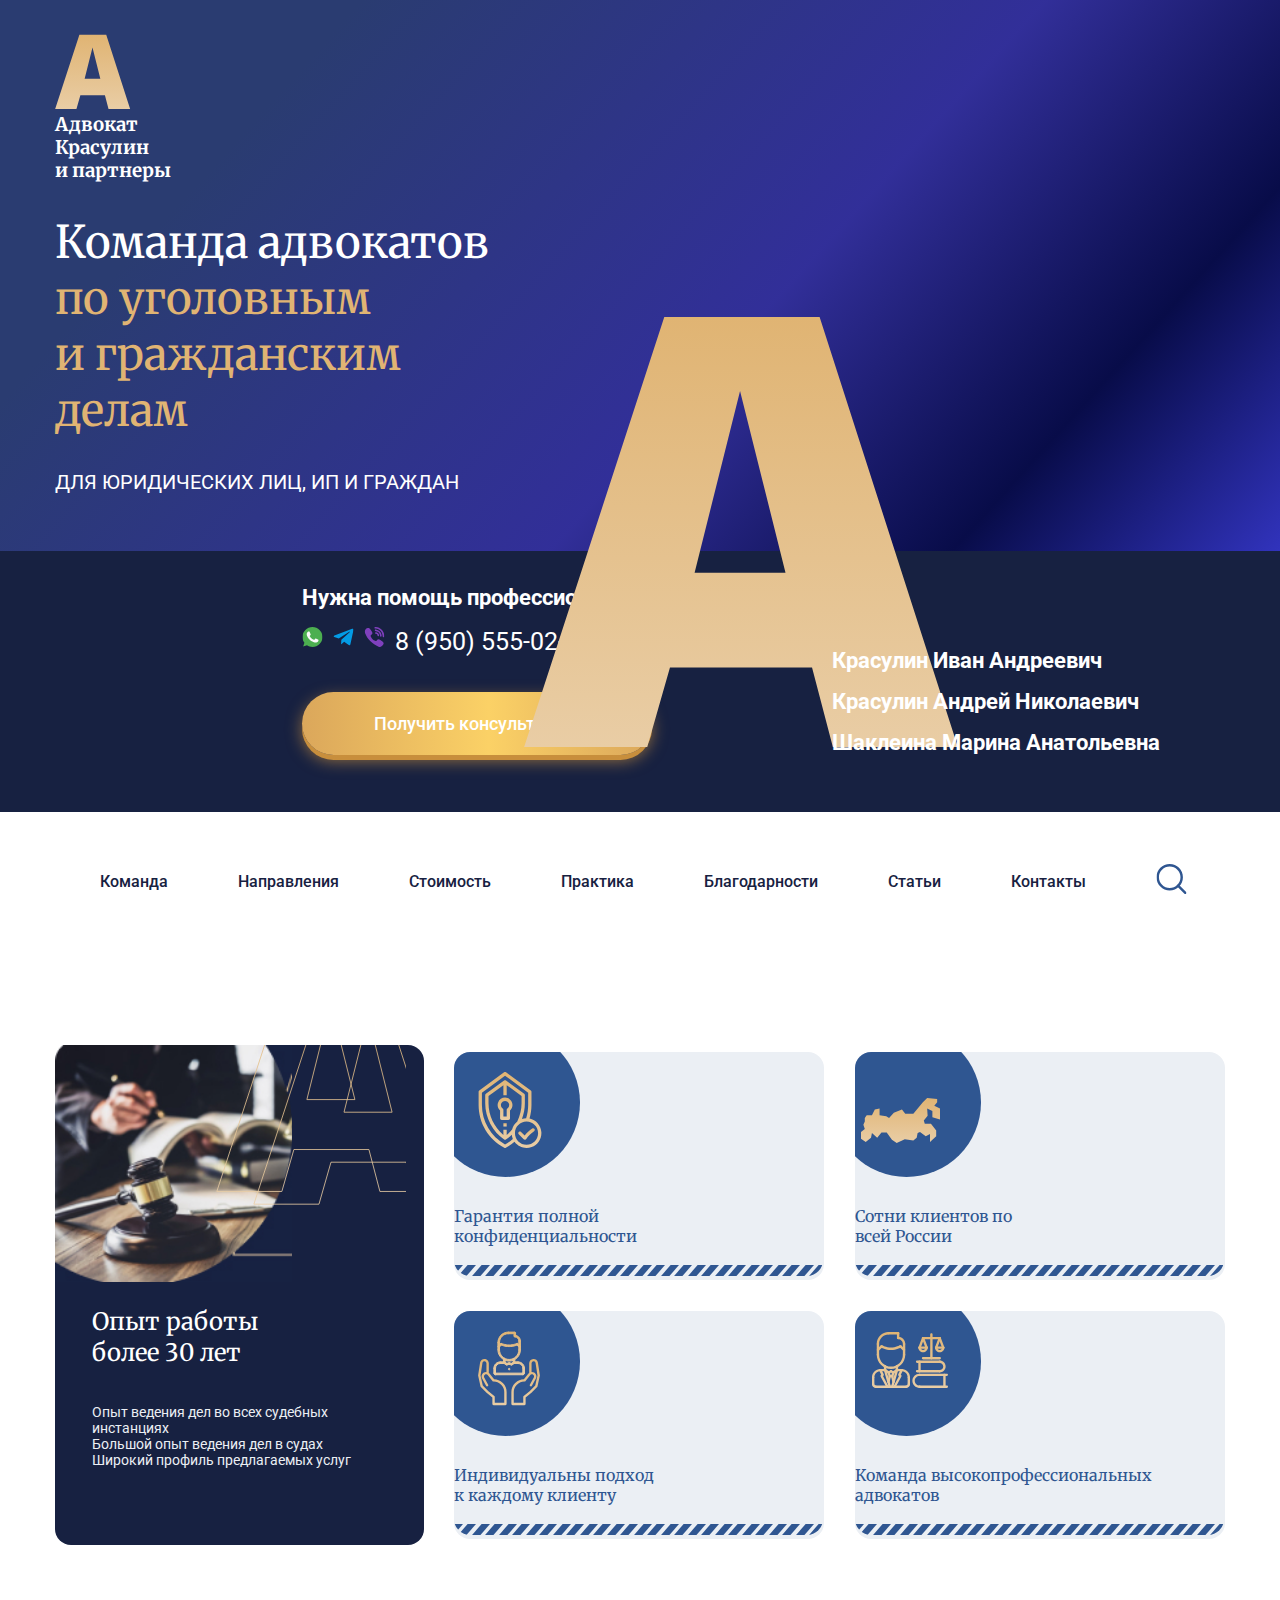
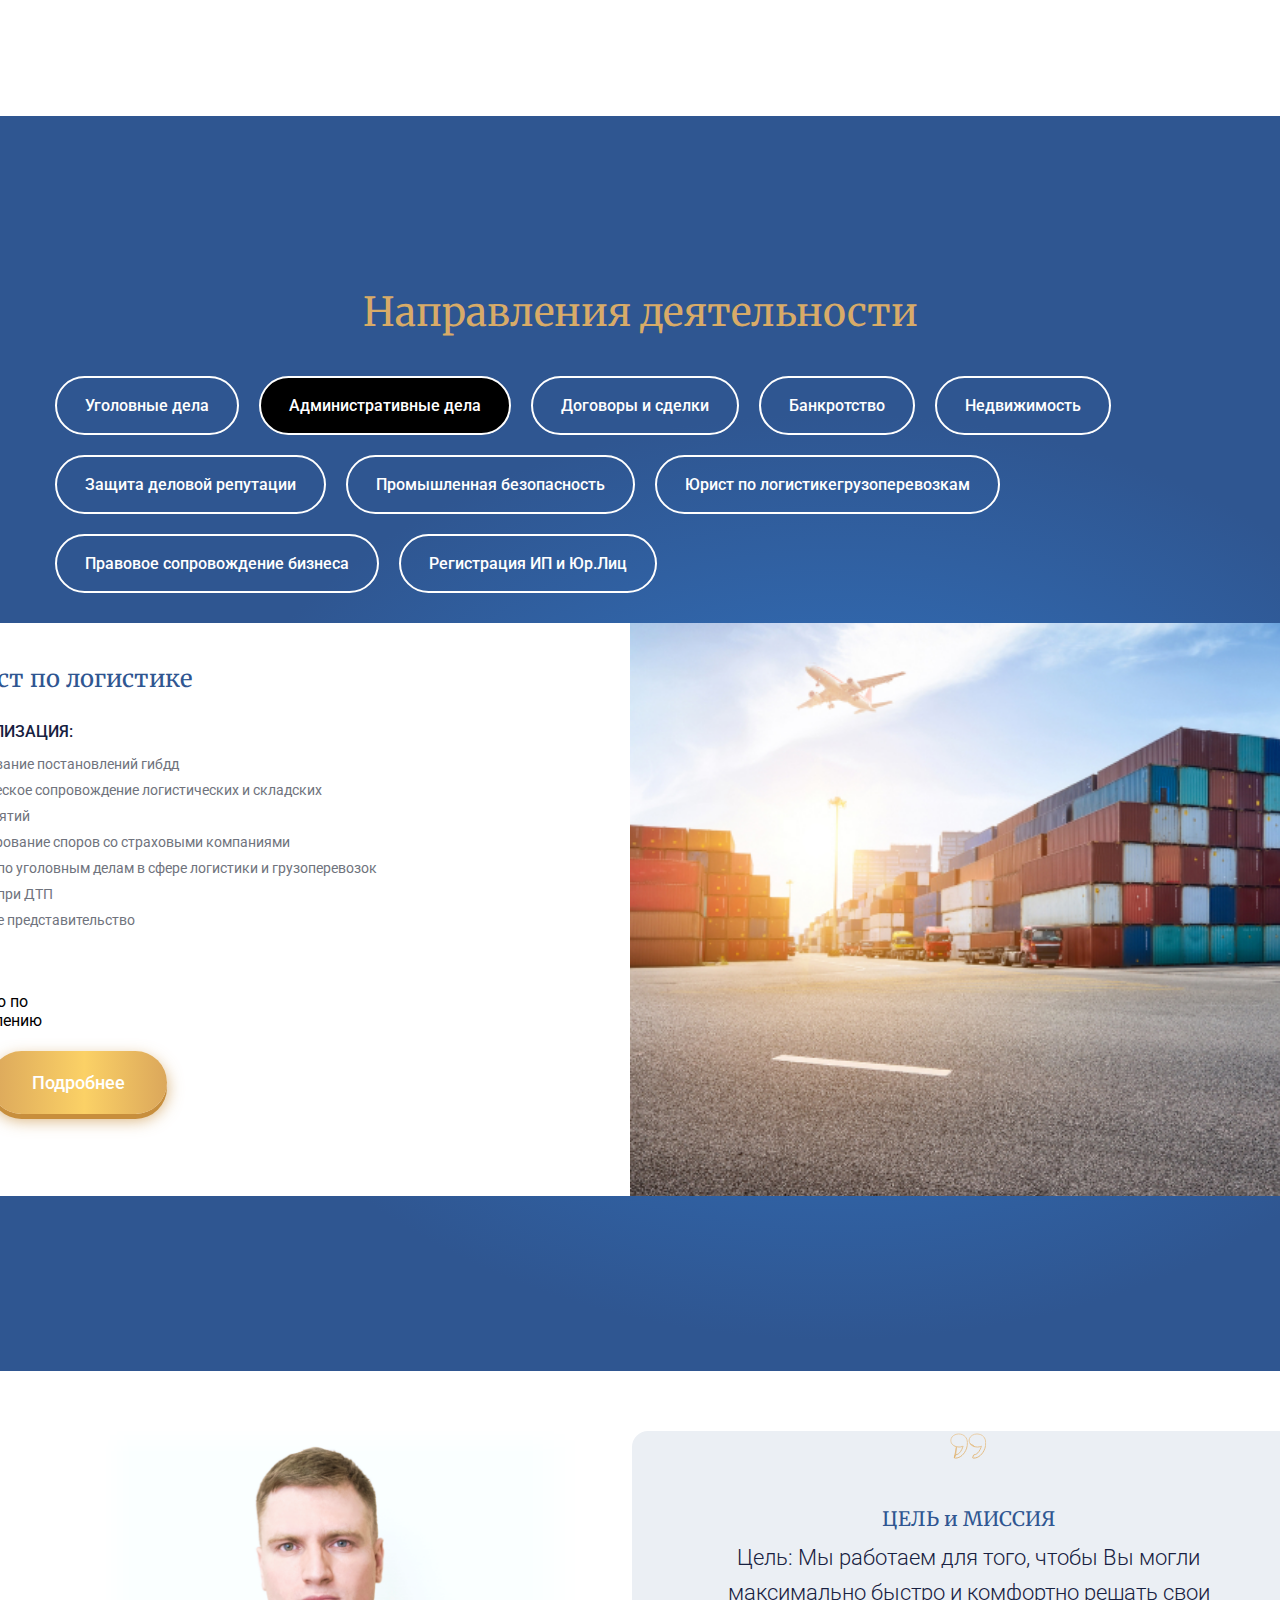
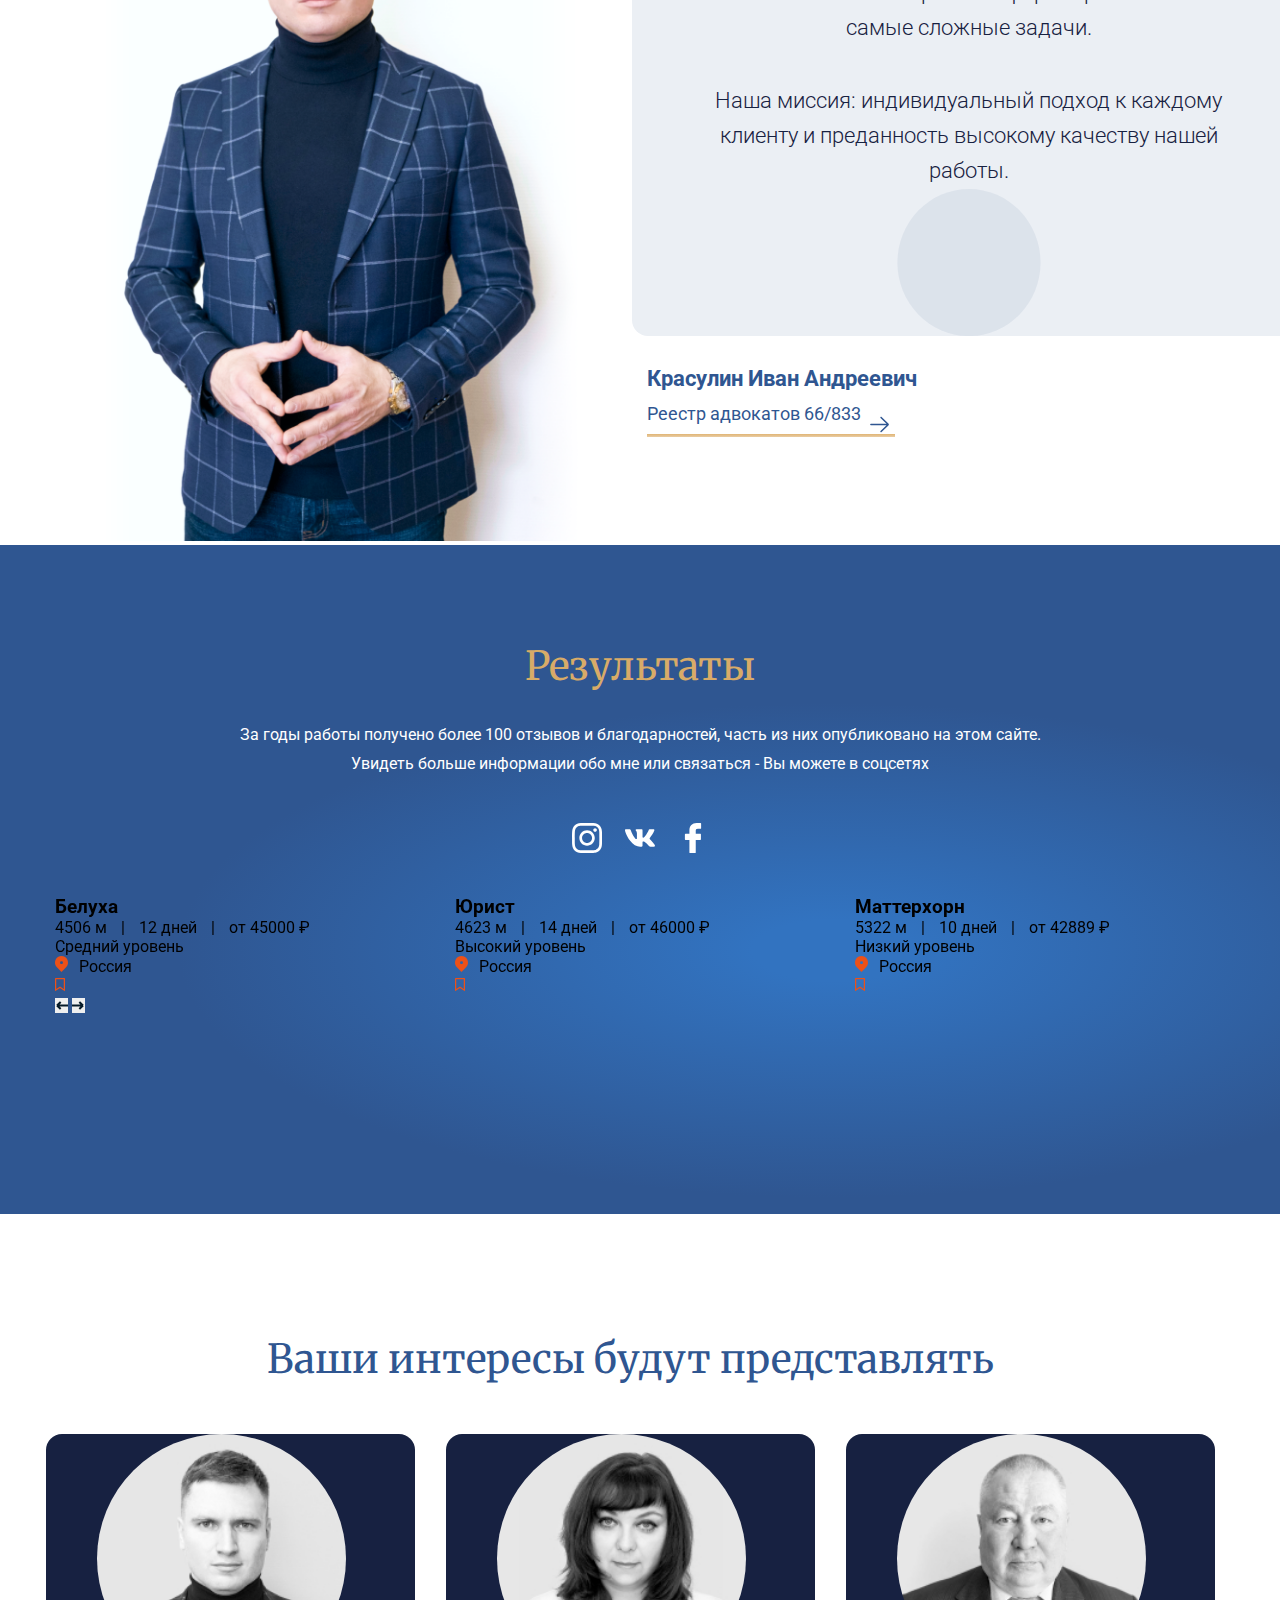
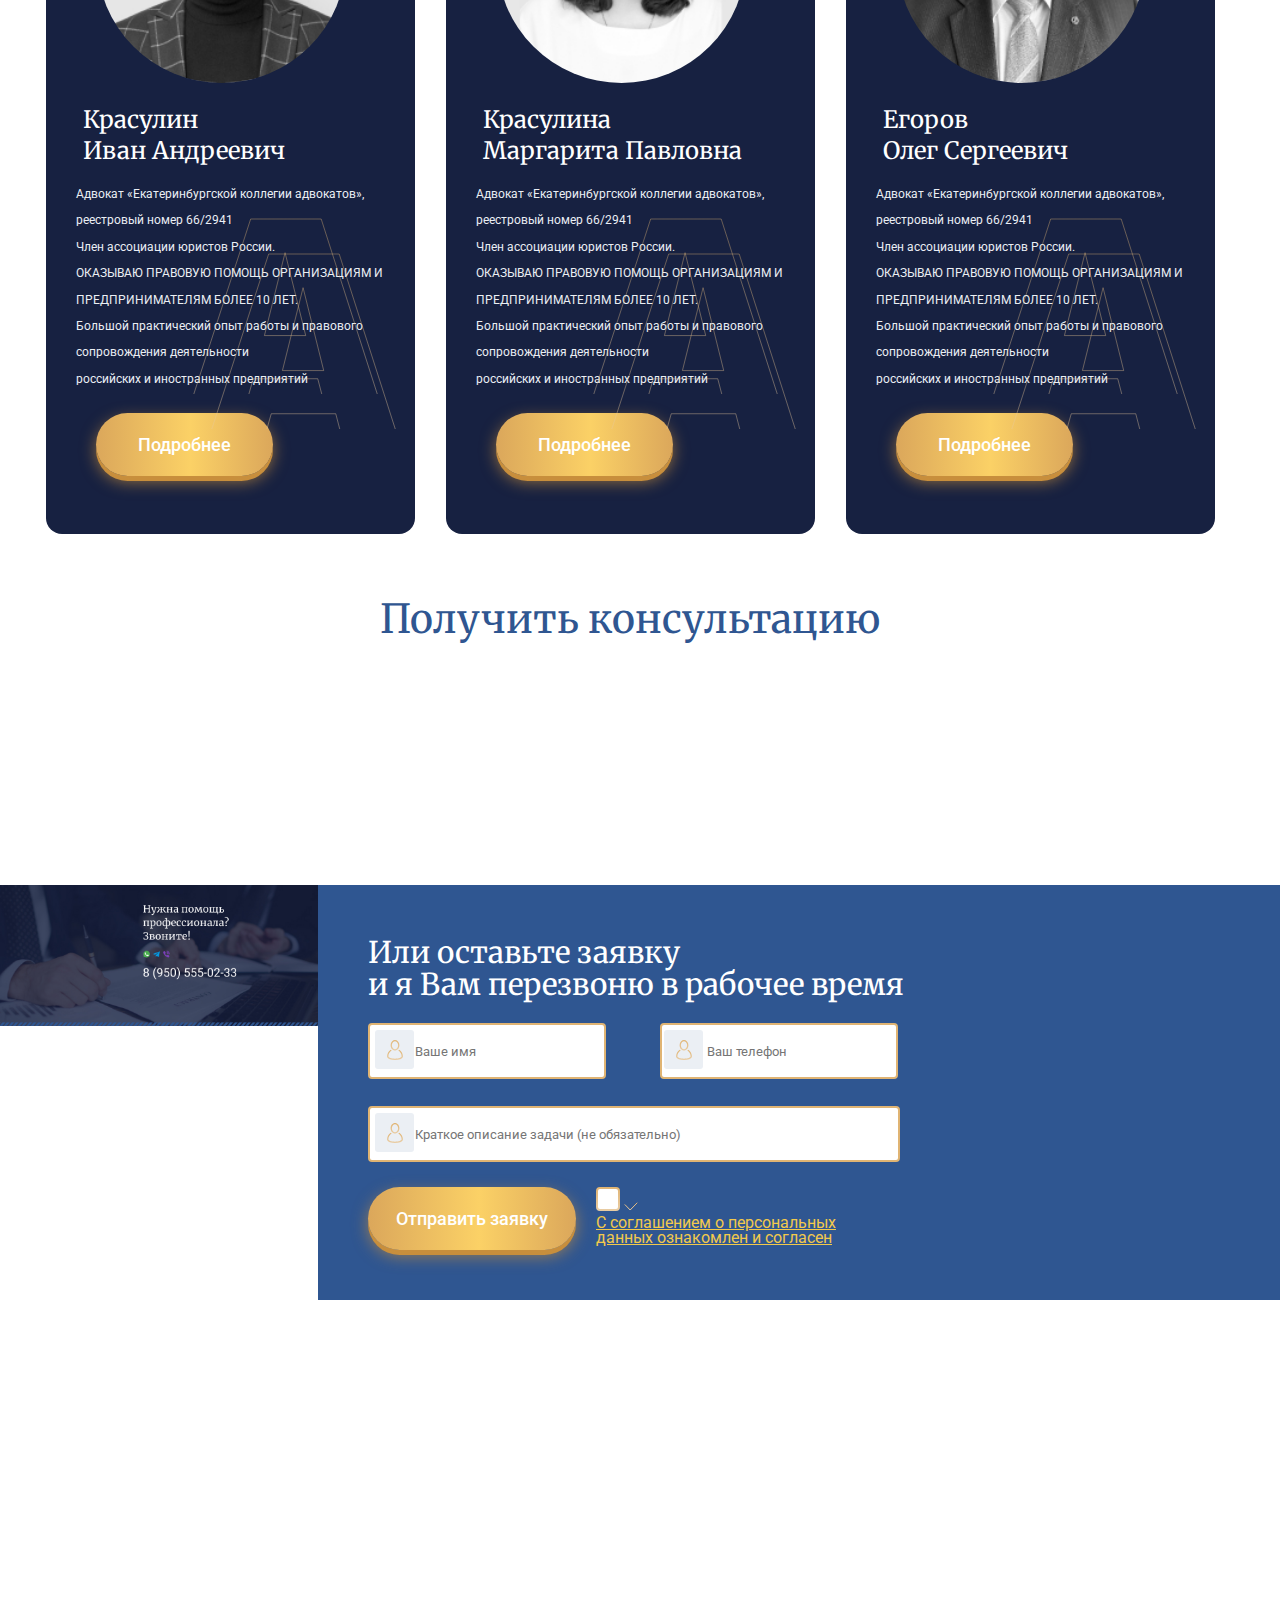
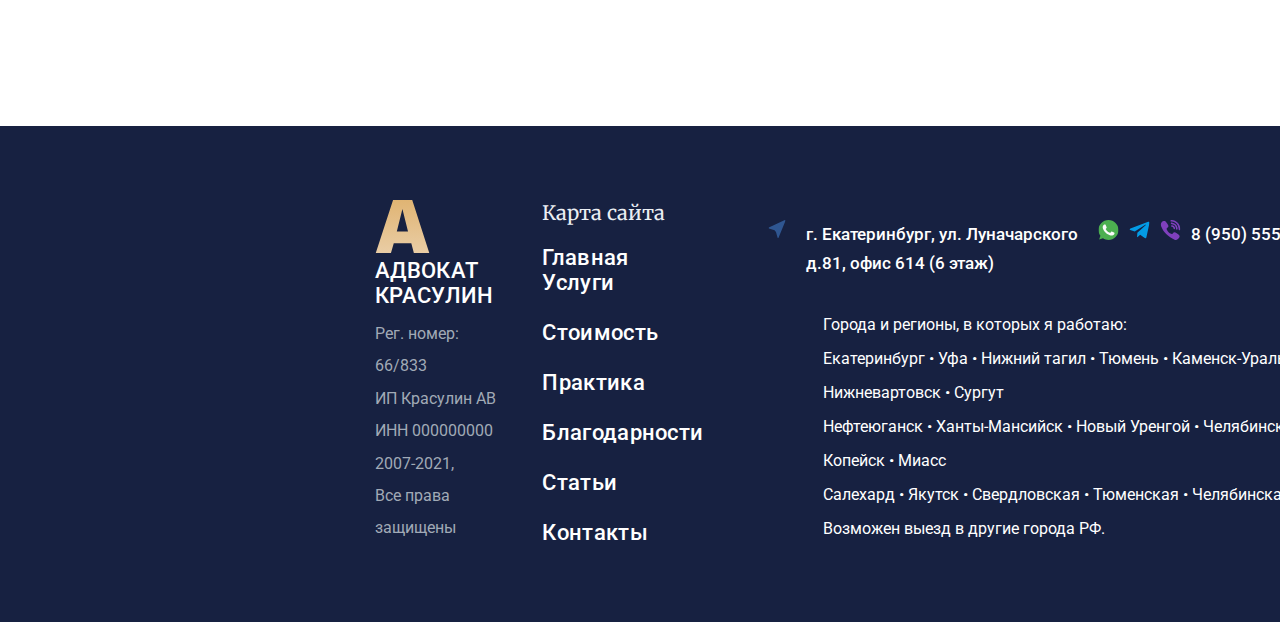
==== commit b6e41762: "new pages , styles" ====
--- a/index.html
+++ b/index.html
@@ -7,8 +7,10 @@
     <meta http-equiv="X-UA-Compatible" content="ie=edge">
     <title>Advocate</title>
     <link rel="preconnect" href="https://fonts.googleapis.com">
+        <link rel="stylesheet" href="https://cdn.jsdelivr.net/npm/swiper@11/swiper-bundle.min.css"/>
     <link rel="preconnect" href="https://fonts.gstatic.com" crossorigin>
-    <link href="https://fonts.googleapis.com/css2?family=Merriweather:ital,wght@0,400;0,900;1,400;1,900&family=Roboto+Slab:wght@500&family=Roboto:ital,wght@0,300;0,400;0,900;1,400&display=swap" rel="stylesheet">
+    <link href="https://fonts.googleapis.com/css2?family=Merriweather:ital,wght@0,400;0,900;1,400;1,900&family=Roboto+Slab:wght@500&family=Roboto:ital,wght@0,300;0,400;0,900;1,400&display=swap"
+          rel="stylesheet">
     <link rel="stylesheet" href="./src/styles/style.css">
 </head>
 <body>
@@ -17,10 +19,14 @@
         <div class="header__content">
             <div class="header__team">
                 <div class="header__team-logo">
-                    <svg class="header__team-logo-svg" xmlns="http://www.w3.org/2000/svg" width="77" height="76" viewBox="0 0 77 76" fill="none">
-                        <path fill-rule="evenodd" clip-rule="evenodd" d="M24.7235 0.5L0.170532 75.818H21.7374L25.7189 61.8825H50.6037L54.2535 75.818H76.1521L51.9309 0.5H24.7235ZM30.0323 45.2926L37.9954 13.4401L45.9586 45.2926H30.0323Z" fill="url(#paint0_linear_266_49)"/>
+                    <svg class="header__team-logo-svg" xmlns="http://www.w3.org/2000/svg" width="77" height="76"
+                         viewBox="0 0 77 76" fill="none">
+                        <path fill-rule="evenodd" clip-rule="evenodd"
+                              d="M24.7235 0.5L0.170532 75.818H21.7374L25.7189 61.8825H50.6037L54.2535 75.818H76.1521L51.9309 0.5H24.7235ZM30.0323 45.2926L37.9954 13.4401L45.9586 45.2926H30.0323Z"
+                              fill="url(#paint0_linear_266_49)"/>
                         <defs>
-                            <linearGradient id="paint0_linear_266_49" x1="38.1613" y1="0.5" x2="38.1613" y2="75.818" gradientUnits="userSpaceOnUse">
+                            <linearGradient id="paint0_linear_266_49" x1="38.1613" y1="0.5" x2="38.1613" y2="75.818"
+                                            gradientUnits="userSpaceOnUse">
                                 <stop stop-color="#E0B473"/>
                                 <stop offset="1" stop-color="#E9CDA5"/>
                             </linearGradient>
@@ -29,7 +35,7 @@
                     <h3 class="header__title">Адвокат <br> Красулин <br>и партнеры</h3>
                 </div>
                 <h2 class="header__subtitle">Команда адвокатов <br><span style="color: #E0B473"> по уголовным <br> и гражданским <br>делам</span>
-               </h2>
+                </h2>
                 <span class="header__text">для юридических лиц, ИП и граждан</span>
             </div>
         </div>
@@ -42,8 +48,10 @@
             <div class="header__help-svg">
                 <svg xmlns="http://www.w3.org/2000/svg" width="21" height="20" viewBox="0 0 21 20" fill="none">
                     <g clip-path="url(#clip0_266_28)">
-                        <path d="M10.5025 0H10.4975C4.98375 0 0.5 4.485 0.5 10C0.5 12.1875 1.205 14.215 2.40375 15.8612L1.1575 19.5763L5.00125 18.3475C6.5825 19.395 8.46875 20 10.5025 20C16.0162 20 20.5 15.5138 20.5 10C20.5 4.48625 16.0162 0 10.5025 0Z" fill="#4CAF50"/>
-                        <path d="M16.3212 14.1212C16.0799 14.8025 15.1224 15.3675 14.3587 15.5325C13.8362 15.6437 13.1537 15.7325 10.8562 14.78C7.91744 13.5625 6.02494 10.5762 5.87744 10.3825C5.73619 10.1887 4.68994 8.80123 4.68994 7.36623C4.68994 5.93123 5.41869 5.23248 5.71244 4.93248C5.95369 4.68623 6.35244 4.57373 6.73494 4.57373C6.85869 4.57373 6.96994 4.57998 7.06994 4.58498C7.36369 4.59748 7.51119 4.61498 7.70494 5.07873C7.94619 5.65998 8.53369 7.09498 8.60369 7.24248C8.67494 7.38998 8.74619 7.58998 8.64619 7.78373C8.55244 7.98373 8.46994 8.07248 8.32244 8.24248C8.17494 8.41248 8.03494 8.54248 7.88744 8.72498C7.75244 8.88373 7.59994 9.05373 7.76994 9.34748C7.93994 9.63498 8.52744 10.5937 9.39244 11.3637C10.5087 12.3575 11.4137 12.675 11.7374 12.81C11.9787 12.91 12.2662 12.8862 12.4424 12.6987C12.6662 12.4575 12.9424 12.0575 13.2237 11.6637C13.4237 11.3812 13.6762 11.3462 13.9412 11.4462C14.2112 11.54 15.6399 12.2462 15.9337 12.3925C16.2274 12.54 16.4212 12.61 16.4924 12.7337C16.5624 12.8575 16.5624 13.4387 16.3212 14.1212Z" fill="#FAFAFA"/>
+                        <path d="M10.5025 0H10.4975C4.98375 0 0.5 4.485 0.5 10C0.5 12.1875 1.205 14.215 2.40375 15.8612L1.1575 19.5763L5.00125 18.3475C6.5825 19.395 8.46875 20 10.5025 20C16.0162 20 20.5 15.5138 20.5 10C20.5 4.48625 16.0162 0 10.5025 0Z"
+                              fill="#4CAF50"/>
+                        <path d="M16.3212 14.1212C16.0799 14.8025 15.1224 15.3675 14.3587 15.5325C13.8362 15.6437 13.1537 15.7325 10.8562 14.78C7.91744 13.5625 6.02494 10.5762 5.87744 10.3825C5.73619 10.1887 4.68994 8.80123 4.68994 7.36623C4.68994 5.93123 5.41869 5.23248 5.71244 4.93248C5.95369 4.68623 6.35244 4.57373 6.73494 4.57373C6.85869 4.57373 6.96994 4.57998 7.06994 4.58498C7.36369 4.59748 7.51119 4.61498 7.70494 5.07873C7.94619 5.65998 8.53369 7.09498 8.60369 7.24248C8.67494 7.38998 8.74619 7.58998 8.64619 7.78373C8.55244 7.98373 8.46994 8.07248 8.32244 8.24248C8.17494 8.41248 8.03494 8.54248 7.88744 8.72498C7.75244 8.88373 7.59994 9.05373 7.76994 9.34748C7.93994 9.63498 8.52744 10.5937 9.39244 11.3637C10.5087 12.3575 11.4137 12.675 11.7374 12.81C11.9787 12.91 12.2662 12.8862 12.4424 12.6987C12.6662 12.4575 12.9424 12.0575 13.2237 11.6637C13.4237 11.3812 13.6762 11.3462 13.9412 11.4462C14.2112 11.54 15.6399 12.2462 15.9337 12.3925C16.2274 12.54 16.4212 12.61 16.4924 12.7337C16.5624 12.8575 16.5624 13.4387 16.3212 14.1212Z"
+                              fill="#FAFAFA"/>
                     </g>
                     <defs>
                         <clipPath id="clip0_266_28">
@@ -53,7 +61,8 @@
                 </svg>
                 <svg xmlns="http://www.w3.org/2000/svg" width="21" height="20" viewBox="0 0 21 20" fill="none">
                     <g clip-path="url(#clip0_266_31)">
-                        <path d="M8.34753 12.6509L8.01669 17.3042C8.49003 17.3042 8.69503 17.1009 8.94086 16.8567L11.16 14.7359L15.7584 18.1034C16.6017 18.5734 17.1959 18.3259 17.4234 17.3276L20.4417 3.18422L20.4425 3.18339C20.71 1.93672 19.9917 1.44922 19.17 1.75505L1.42836 8.54755C0.217526 9.01755 0.235859 9.69255 1.22253 9.99839L5.75836 11.4092L16.2942 4.81672C16.79 4.48839 17.2409 4.67005 16.87 4.99839L8.34753 12.6509Z" fill="#039BE5"/>
+                        <path d="M8.34753 12.6509L8.01669 17.3042C8.49003 17.3042 8.69503 17.1009 8.94086 16.8567L11.16 14.7359L15.7584 18.1034C16.6017 18.5734 17.1959 18.3259 17.4234 17.3276L20.4417 3.18422L20.4425 3.18339C20.71 1.93672 19.9917 1.44922 19.17 1.75505L1.42836 8.54755C0.217526 9.01755 0.235859 9.69255 1.22253 9.99839L5.75836 11.4092L16.2942 4.81672C16.79 4.48839 17.2409 4.67005 16.87 4.99839L8.34753 12.6509Z"
+                              fill="#039BE5"/>
                     </g>
                     <defs>
                         <clipPath id="clip0_266_31">
@@ -63,10 +72,14 @@
                 </svg>
                 <svg xmlns="http://www.w3.org/2000/svg" width="21" height="20" viewBox="0 0 21 20" fill="none">
                     <g clip-path="url(#clip0_266_33)">
-                        <path d="M17.6084 8.39268C17.6324 5.57293 15.2308 2.98798 12.2548 2.63052C12.1957 2.62349 12.1312 2.61282 12.0629 2.60149C11.9156 2.57708 11.7632 2.552 11.6095 2.552C10.9996 2.552 10.8366 2.98044 10.7936 3.23598C10.7519 3.48442 10.7917 3.69305 10.9118 3.85637C11.1138 4.13102 11.4691 4.17977 11.7546 4.21887C11.8383 4.23043 11.9172 4.24118 11.9833 4.25602C14.6571 4.85348 15.5574 5.79277 15.9974 8.44382C16.0081 8.50858 16.013 8.58843 16.0181 8.67307C16.0373 8.98999 16.0773 9.64928 16.7861 9.64928H16.7862C16.8453 9.64928 16.9086 9.6442 16.9747 9.63413C17.6347 9.53381 17.614 8.93116 17.6041 8.64159C17.6013 8.56003 17.5986 8.48288 17.6056 8.43159C17.6074 8.41866 17.6083 8.40565 17.6084 8.39268Z" fill="#7F40BD"/>
-                        <path d="M11.4365 1.59554C11.5156 1.60124 11.5906 1.60671 11.6531 1.61628C16.0437 2.29151 18.0628 4.37174 18.6224 8.79668C18.6319 8.87192 18.6334 8.96364 18.635 9.06079C18.6405 9.40649 18.652 10.1257 19.4244 10.1406L19.4484 10.1408C19.6906 10.1408 19.8833 10.0678 20.0211 9.92356C20.2615 9.67207 20.2448 9.29848 20.2312 8.99821C20.228 8.92453 20.2248 8.85516 20.2256 8.79442C20.2814 4.26885 16.364 0.165077 11.8425 0.0125C11.8238 0.011875 11.8059 0.0128906 11.7878 0.0154296C11.7789 0.0167187 11.7624 0.0183593 11.7342 0.0183593C11.6891 0.0183593 11.6337 0.0144531 11.5749 0.0104687C11.5037 0.00558592 11.4231 0 11.3414 0C10.6213 0 10.4844 0.511795 10.4669 0.816872C10.4265 1.52199 11.1086 1.5716 11.4365 1.59554Z" fill="#7F40BD"/>
-                        <path d="M18.4105 14.5155C18.3172 14.4443 18.2207 14.3705 18.1303 14.2977C17.6509 13.9119 17.1409 13.5563 16.6477 13.2124C16.5454 13.1411 16.443 13.0697 16.341 12.9982C15.7092 12.5544 15.1412 12.3387 14.6045 12.3387C13.8817 12.3387 13.2516 12.7381 12.7315 13.5256C12.501 13.8747 12.2215 14.0445 11.8769 14.0445C11.6732 14.0445 11.4417 13.9863 11.189 13.8716C9.14964 12.9468 7.69344 11.529 6.86074 9.65733C6.45821 8.75272 6.58871 8.16144 7.29715 7.68019C7.69945 7.40714 8.44828 6.89882 8.39523 5.92543C8.33515 4.82004 5.89618 1.494 4.86853 1.11627C4.43345 0.956268 3.9763 0.954783 3.50736 1.11256C2.32596 1.5097 1.47819 2.20716 1.05545 3.12938C0.64694 4.02051 0.665377 5.06684 1.10881 6.15527C2.39068 9.30221 4.1929 12.046 6.46563 14.3101C8.69023 16.5265 11.4244 18.342 14.5922 19.706C14.8778 19.8289 15.1773 19.8959 15.3959 19.9448C15.4705 19.9615 15.5348 19.9758 15.5817 19.9887C15.6075 19.9957 15.6341 19.9995 15.6608 19.9997L15.6858 19.9999C15.6859 19.9999 15.6858 19.9999 15.6859 19.9999C17.1758 19.9999 18.9648 18.6384 19.5143 17.0862C19.9957 15.7271 19.1168 15.0553 18.4105 14.5155Z" fill="#7F40BD"/>
-                        <path d="M12.0954 5.19024C11.8404 5.19669 11.3095 5.20985 11.1232 5.75055C11.0361 6.00321 11.0465 6.22258 11.1543 6.40258C11.3124 6.66668 11.6154 6.74762 11.891 6.79203C12.8904 6.95242 13.4037 7.50508 13.5064 8.53117C13.5541 9.0096 13.8762 9.3437 14.2899 9.3437H14.29C14.3205 9.3437 14.3518 9.3419 14.3829 9.33812C14.8804 9.27894 15.1216 8.91339 15.0998 8.25179C15.1078 7.56129 14.7464 6.77738 14.1318 6.15297C13.515 5.52665 12.7716 5.17391 12.0954 5.19024Z" fill="#7F40BD"/>
+                        <path d="M17.6084 8.39268C17.6324 5.57293 15.2308 2.98798 12.2548 2.63052C12.1957 2.62349 12.1312 2.61282 12.0629 2.60149C11.9156 2.57708 11.7632 2.552 11.6095 2.552C10.9996 2.552 10.8366 2.98044 10.7936 3.23598C10.7519 3.48442 10.7917 3.69305 10.9118 3.85637C11.1138 4.13102 11.4691 4.17977 11.7546 4.21887C11.8383 4.23043 11.9172 4.24118 11.9833 4.25602C14.6571 4.85348 15.5574 5.79277 15.9974 8.44382C16.0081 8.50858 16.013 8.58843 16.0181 8.67307C16.0373 8.98999 16.0773 9.64928 16.7861 9.64928H16.7862C16.8453 9.64928 16.9086 9.6442 16.9747 9.63413C17.6347 9.53381 17.614 8.93116 17.6041 8.64159C17.6013 8.56003 17.5986 8.48288 17.6056 8.43159C17.6074 8.41866 17.6083 8.40565 17.6084 8.39268Z"
+                              fill="#7F40BD"/>
+                        <path d="M11.4365 1.59554C11.5156 1.60124 11.5906 1.60671 11.6531 1.61628C16.0437 2.29151 18.0628 4.37174 18.6224 8.79668C18.6319 8.87192 18.6334 8.96364 18.635 9.06079C18.6405 9.40649 18.652 10.1257 19.4244 10.1406L19.4484 10.1408C19.6906 10.1408 19.8833 10.0678 20.0211 9.92356C20.2615 9.67207 20.2448 9.29848 20.2312 8.99821C20.228 8.92453 20.2248 8.85516 20.2256 8.79442C20.2814 4.26885 16.364 0.165077 11.8425 0.0125C11.8238 0.011875 11.8059 0.0128906 11.7878 0.0154296C11.7789 0.0167187 11.7624 0.0183593 11.7342 0.0183593C11.6891 0.0183593 11.6337 0.0144531 11.5749 0.0104687C11.5037 0.00558592 11.4231 0 11.3414 0C10.6213 0 10.4844 0.511795 10.4669 0.816872C10.4265 1.52199 11.1086 1.5716 11.4365 1.59554Z"
+                              fill="#7F40BD"/>
+                        <path d="M18.4105 14.5155C18.3172 14.4443 18.2207 14.3705 18.1303 14.2977C17.6509 13.9119 17.1409 13.5563 16.6477 13.2124C16.5454 13.1411 16.443 13.0697 16.341 12.9982C15.7092 12.5544 15.1412 12.3387 14.6045 12.3387C13.8817 12.3387 13.2516 12.7381 12.7315 13.5256C12.501 13.8747 12.2215 14.0445 11.8769 14.0445C11.6732 14.0445 11.4417 13.9863 11.189 13.8716C9.14964 12.9468 7.69344 11.529 6.86074 9.65733C6.45821 8.75272 6.58871 8.16144 7.29715 7.68019C7.69945 7.40714 8.44828 6.89882 8.39523 5.92543C8.33515 4.82004 5.89618 1.494 4.86853 1.11627C4.43345 0.956268 3.9763 0.954783 3.50736 1.11256C2.32596 1.5097 1.47819 2.20716 1.05545 3.12938C0.64694 4.02051 0.665377 5.06684 1.10881 6.15527C2.39068 9.30221 4.1929 12.046 6.46563 14.3101C8.69023 16.5265 11.4244 18.342 14.5922 19.706C14.8778 19.8289 15.1773 19.8959 15.3959 19.9448C15.4705 19.9615 15.5348 19.9758 15.5817 19.9887C15.6075 19.9957 15.6341 19.9995 15.6608 19.9997L15.6858 19.9999C15.6859 19.9999 15.6858 19.9999 15.6859 19.9999C17.1758 19.9999 18.9648 18.6384 19.5143 17.0862C19.9957 15.7271 19.1168 15.0553 18.4105 14.5155Z"
+                              fill="#7F40BD"/>
+                        <path d="M12.0954 5.19024C11.8404 5.19669 11.3095 5.20985 11.1232 5.75055C11.0361 6.00321 11.0465 6.22258 11.1543 6.40258C11.3124 6.66668 11.6154 6.74762 11.891 6.79203C12.8904 6.95242 13.4037 7.50508 13.5064 8.53117C13.5541 9.0096 13.8762 9.3437 14.2899 9.3437H14.29C14.3205 9.3437 14.3518 9.3419 14.3829 9.33812C14.8804 9.27894 15.1216 8.91339 15.0998 8.25179C15.1078 7.56129 14.7464 6.77738 14.1318 6.15297C13.515 5.52665 12.7716 5.17391 12.0954 5.19024Z"
+                              fill="#7F40BD"/>
                     </g>
                     <defs>
                         <clipPath id="clip0_266_33">
@@ -77,11 +90,15 @@
                 <span class="header__help-tel">8 (950) 555-02-33</span>
             </div>
 
-                <button class="header__btn">Получить консультацию</button>
-            <svg class="header__svg" xmlns="http://www.w3.org/2000/svg" width="458" height="430" viewBox="0 0 462 458" fill="none">
-                <path fill-rule="evenodd" clip-rule="evenodd" d="M149.293 0L0 458H131.135L155.345 373.26H306.655L328.847 458H462L314.725 0H149.293ZM181.572 272.379L229.991 78.6872L278.41 272.379H181.572Z" fill="url(#paint0_linear_266_11)"/>
+            <button class="header__btn">Получить консультацию</button>
+            <svg class="header__svg" xmlns="http://www.w3.org/2000/svg" width="458" height="430" viewBox="0 0 462 458"
+                 fill="none">
+                <path fill-rule="evenodd" clip-rule="evenodd"
+                      d="M149.293 0L0 458H131.135L155.345 373.26H306.655L328.847 458H462L314.725 0H149.293ZM181.572 272.379L229.991 78.6872L278.41 272.379H181.572Z"
+                      fill="url(#paint0_linear_266_11)"/>
                 <defs>
-                    <linearGradient id="paint0_linear_266_11" x1="231" y1="0" x2="231" y2="458" gradientUnits="userSpaceOnUse">
+                    <linearGradient id="paint0_linear_266_11" x1="231" y1="0" x2="231" y2="458"
+                                    gradientUnits="userSpaceOnUse">
                         <stop stop-color="#E0B473"/>
                         <stop offset="1" stop-color="#E9CDA5"/>
                     </linearGradient>
@@ -99,386 +116,476 @@
 </header>
 
 
-
 <main class="main">
-<section class="nav">
-    <div class="container">
-        <div class="nav__content">
-            <nav class="main__nav">
-                <ul class="main__nav-list">
-                    <li class="main__nav-list-item"><a target="_blank" href="./src/pages/team.html">Команда</a></li>
-                    <li class="main__nav-list-item"><a target="_blank" href="./src/pages/direction.html">Направления</a></li>
-                    <li class="main__nav-list-item"><a target="_blank" href="./src/pages/price.html">Стоимость</a></li>
-                    <li class="main__nav-list-item"><a href="#">Практика</a></li>
-                    <li class="main__nav-list-item"><a href="#">Благодарности</a></li>
-                    <li class="main__nav-list-item"><a href="#">Статьи</a></li>
-                    <li class="main__nav-list-item"><a href="#">Контакты</a></li>
-                </ul>
-            </nav>
-            <div class="main__search">
-                <svg xmlns="http://www.w3.org/2000/svg" width="31" height="30" viewBox="0 0 31 30" fill="none">
-                    <g clip-path="url(#clip0_195_111)">
-                        <path d="M13.7114 0C6.42682 0 0.5 5.92682 0.5 13.2114C0.5 20.4963 6.42682 26.4227 13.7114 26.4227C20.9963 26.4227 26.9227 20.4963 26.9227 13.2114C26.9227 5.92682 20.9963 0 13.7114 0ZM13.7114 23.9838C7.77154 23.9838 2.93902 19.1512 2.93902 13.2114C2.93902 7.2716 7.77154 2.43902 13.7114 2.43902C19.6512 2.43902 24.4837 7.27154 24.4837 13.2114C24.4837 19.1512 19.6512 23.9838 13.7114 23.9838Z" fill="#2F5691"/>
-                        <path d="M30.1425 27.9183L23.1506 20.9264C22.6742 20.45 21.9026 20.45 21.4262 20.9264C20.9497 21.4024 20.9497 22.1748 21.4262 22.6508L28.4181 29.6427C28.6563 29.8809 28.9681 30 29.2803 30C29.5921 30 29.9043 29.8809 30.1425 29.6427C30.6189 29.1667 30.6189 28.3943 30.1425 27.9183Z" fill="#2F5691"/>
-                    </g>
-                    <defs>
-                        <clipPath id="clip0_195_111">
-                            <rect width="30" height="30" fill="white" transform="translate(0.5)"/>
-                        </clipPath>
-                    </defs>
-                </svg>
+    <section class="nav">
+        <div class="container">
+            <div class="nav__content">
+                <nav class="main__nav">
+                    <ul class="main__nav-list">
+                        <li class="main__nav-list-item"><a target="_blank" href="./src/pages/team.html">Команда</a></li>
+                        <li class="main__nav-list-item"><a target="_blank"
+                                                           href="./src/pages/direction.html">Направления</a></li>
+                        <li class="main__nav-list-item"><a target="_blank" href="./src/pages/price.html">Стоимость</a>
+                        </li>
+                        <li class="main__nav-list-item"><a target="_blank" href="./src/pages/services.html">Практика</a>
+                        </li>
+                        <li class="main__nav-list-item"><a href="#">Благодарности</a></li>
+                        <li class="main__nav-list-item"><a href="#">Статьи</a></li>
+                        <li class="main__nav-list-item"><a href="#">Контакты</a></li>
+                    </ul>
+                </nav>
+                <div class="main__search">
+                    <svg xmlns="http://www.w3.org/2000/svg" width="31" height="30" viewBox="0 0 31 30" fill="none">
+                        <g clip-path="url(#clip0_195_111)">
+                            <path d="M13.7114 0C6.42682 0 0.5 5.92682 0.5 13.2114C0.5 20.4963 6.42682 26.4227 13.7114 26.4227C20.9963 26.4227 26.9227 20.4963 26.9227 13.2114C26.9227 5.92682 20.9963 0 13.7114 0ZM13.7114 23.9838C7.77154 23.9838 2.93902 19.1512 2.93902 13.2114C2.93902 7.2716 7.77154 2.43902 13.7114 2.43902C19.6512 2.43902 24.4837 7.27154 24.4837 13.2114C24.4837 19.1512 19.6512 23.9838 13.7114 23.9838Z"
+                                  fill="#2F5691"/>
+                            <path d="M30.1425 27.9183L23.1506 20.9264C22.6742 20.45 21.9026 20.45 21.4262 20.9264C20.9497 21.4024 20.9497 22.1748 21.4262 22.6508L28.4181 29.6427C28.6563 29.8809 28.9681 30 29.2803 30C29.5921 30 29.9043 29.8809 30.1425 29.6427C30.6189 29.1667 30.6189 28.3943 30.1425 27.9183Z"
+                                  fill="#2F5691"/>
+                        </g>
+                        <defs>
+                            <clipPath id="clip0_195_111">
+                                <rect width="30" height="30" fill="white" transform="translate(0.5)"/>
+                            </clipPath>
+                        </defs>
+                    </svg>
+                </div>
             </div>
         </div>
-    </div>
-</section>
-
- <section class="work">
-<div class="container">
-    <div class="work__content">
-      <div class="work__content-left">
-          <img class="work__img" src="./src/images/work.jpg" alt="">
-          <svg class="work__content-svg" xmlns="http://www.w3.org/2000/svg" width="233" height="165" viewBox="0 0 233 165" fill="none">
-              <path fill-rule="evenodd" clip-rule="evenodd" d="M91.8035 -114L1 164H80.7598L95.4847 112.564H187.515L201.013 164H282L192.424 -114H91.8035ZM111.437 51.3304L140.886 -66.2379L170.336 51.3304H111.437Z" stroke="url(#paint0_linear_202_1475)"/>
-              <defs>
-                  <linearGradient id="paint0_linear_202_1475" x1="141.5" y1="-114" x2="141.5" y2="164" gradientUnits="userSpaceOnUse">
-                      <stop stop-color="#E0B473"/>
-                      <stop offset="1" stop-color="#E9CDA5"/>
-                  </linearGradient>
-              </defs>
-          </svg>
-          <svg class="work__content-svg" xmlns="http://www.w3.org/2000/svg" width="142" height="196" viewBox="0 0 142 196" fill="none">
-              <path fill-rule="evenodd" clip-rule="evenodd" d="M91.8035 -83L1 195H80.7598L95.4847 143.564H187.515L201.013 195H282L192.424 -83H91.8035ZM111.437 82.3304L140.886 -35.2379L170.336 82.3304H111.437Z" stroke="url(#paint0_linear_202_1474)"/>
-              <defs>
-                  <linearGradient id="paint0_linear_202_1474" x1="141.5" y1="-83" x2="141.5" y2="195" gradientUnits="userSpaceOnUse">
-                      <stop stop-color="#E0B473"/>
-                      <stop offset="1" stop-color="#E9CDA5"/>
-                  </linearGradient>
-              </defs>
-          </svg>
-          <h2 class="work__content-title">Опыт работы <br>
-              более 30 лет</h2>
-            <div class="work__content-big">Опыт ведения дел во всех судебных <br> инстанциях <br>
-                Большой опыт ведения дел в судах <br>
-                Широкий профиль предлагаемых услуг</div>
-      </div>
-        <div class="work__content-right">
-            <div class="work__content-box">
-                <svg width="369" height="224" viewBox="0 0 369 224" fill="none" xmlns="http://www.w3.org/2000/svg">
-                    <mask id="mask0_3393_436" style="mask-type:alpha" maskUnits="userSpaceOnUse" x="0" y="0" width="369" height="224">
-                        <rect width="369" height="224" rx="16" fill="#EBEFF4"/>
-                    </mask>
-                    <g mask="url(#mask0_3393_436)">
-                        <circle cx="51.5" cy="50.5" r="74.5" fill="#2F5691"/>
-                        <path d="M27.6 213H36L20.4 231H12L27.6 213Z" fill="#2F5691"/>
-                        <path d="M108.6 213H117L101.4 231H93L108.6 213Z" fill="#2F5691"/>
-                        <path d="M189.6 213H198L182.4 231H174L189.6 213Z" fill="#2F5691"/>
-                        <path d="M270.6 213H279L263.4 231H255L270.6 213Z" fill="#2F5691"/>
-                        <path d="M351.6 213H360L344.4 231H336L351.6 213Z" fill="#2F5691"/>
-                        <path d="M40.6 213H49L33.4 231H25L40.6 213Z" fill="#2F5691"/>
-                        <path d="M121.6 213H130L114.4 231H106L121.6 213Z" fill="#2F5691"/>
-                        <path d="M202.6 213H211L195.4 231H187L202.6 213Z" fill="#2F5691"/>
-                        <path d="M283.6 213H292L276.4 231H268L283.6 213Z" fill="#2F5691"/>
-                        <path d="M364.6 213H373L357.4 231H349L364.6 213Z" fill="#2F5691"/>
-                        <path d="M54.6 213H63L47.4 231H39L54.6 213Z" fill="#2F5691"/>
-                        <path d="M135.6 213H144L128.4 231H120L135.6 213Z" fill="#2F5691"/>
-                        <path d="M216.6 213H225L209.4 231H201L216.6 213Z" fill="#2F5691"/>
-                        <path d="M297.6 213H306L290.4 231H282L297.6 213Z" fill="#2F5691"/>
-                        <path d="M378.6 213H387L371.4 231H363L378.6 213Z" fill="#2F5691"/>
-                        <path d="M13.6 213H22L6.4 231H-2L13.6 213Z" fill="#2F5691"/>
-                        <path d="M94.6 213H103L87.4 231H79L94.6 213Z" fill="#2F5691"/>
-                        <path d="M175.6 213H184L168.4 231H160L175.6 213Z" fill="#2F5691"/>
-                        <path d="M256.6 213H265L249.4 231H241L256.6 213Z" fill="#2F5691"/>
-                        <path d="M337.6 213H346L330.4 231H322L337.6 213Z" fill="#2F5691"/>
-                        <path d="M0.6 213H9L-6.6 231H-15L0.6 213Z" fill="#2F5691"/>
-                        <path d="M81.6 213H90L74.4 231H66L81.6 213Z" fill="#2F5691"/>
-                        <path d="M162.6 213H171L155.4 231H147L162.6 213Z" fill="#2F5691"/>
-                        <path d="M243.6 213H252L236.4 231H228L243.6 213Z" fill="#2F5691"/>
-                        <path d="M324.6 213H333L317.4 231H309L324.6 213Z" fill="#2F5691"/>
-                        <path d="M67.6 213H76L60.4 231H52L67.6 213Z" fill="#2F5691"/>
-                        <path d="M148.6 213H157L141.4 231H133L148.6 213Z" fill="#2F5691"/>
-                        <path d="M229.6 213H238L222.4 231H214L229.6 213Z" fill="#2F5691"/>
-                        <path d="M310.6 213H319L303.4 231H295L310.6 213Z" fill="#2F5691"/>
-                    </g>
-                </svg>
-                <p class="work__content-box-desc">Гарантия полной <br> конфиденциальности</p>
-                <svg class="work__content-box-svg" xmlns="http://www.w3.org/2000/svg" width="76" height="76" viewBox="0 0 76 76" fill="none">
-                    <g clip-path="url(#clip0_195_169)">
-                        <path d="M60.4783 33.0441V19.8268C60.4783 19.3 60.2274 18.8047 59.803 18.4933L35.0205 0.319462C34.4389 -0.106487 33.6483 -0.106487 33.0675 0.319462L8.28495 18.4933C7.8598 18.8047 7.60891 19.3 7.60891 19.8268V33.0441C7.59036 50.9469 17.4598 67.3968 33.2659 75.8053C33.7516 76.065 34.3356 76.065 34.8221 75.8053C37.9239 74.1434 40.8354 72.1492 43.5056 69.8573C47.411 75.2301 54.4077 77.359 60.6436 75.072C66.8804 72.7849 70.8414 66.6369 70.3469 60.0129C69.8524 53.3889 65.0225 47.8975 58.5155 46.5616C59.8063 42.1714 60.467 37.6199 60.4783 33.0441ZM34.0436 72.4662C19.7485 64.499 10.8955 49.4093 10.9132 33.0441V20.6642L34.0436 3.70124L57.1739 20.6642V33.0441C57.1651 37.5311 56.4858 41.9923 55.1587 46.2792C53.7316 46.3115 52.3167 46.5487 50.9573 46.9851C52.8588 41.9826 53.8454 36.6792 53.8696 31.3274V23.1311C53.8696 22.6019 53.6171 22.105 53.1887 21.7944L35.0149 8.57707C34.4357 8.15596 33.6515 8.15596 33.0723 8.57707L14.8985 21.7944C14.4709 22.105 14.2176 22.6019 14.2176 23.1311V31.3274C14.2176 45.7444 21.8274 60.2718 33.1562 67.4815C33.6975 67.826 34.3897 67.826 34.931 67.4815C37.0268 66.1286 38.9783 64.5652 40.7547 62.8146C40.9128 64.2361 41.2767 65.6277 41.8357 66.945C39.4406 69.0554 36.8284 70.906 34.0436 72.4662ZM41.0935 57.5967C39.4898 59.5474 37.6803 61.319 35.6958 62.8808V57.8266H32.3914V62.884C23.0068 55.0862 17.5606 43.5291 17.5219 31.3274V23.9717L32.3914 13.1584V23.1311H35.6958V13.1584L50.5653 23.9717V31.3274C50.5273 37.6304 49.0656 43.8429 46.2896 49.5013C43.7097 51.5512 41.8817 54.3989 41.0935 57.5983V57.5967ZM67.0869 61.131C67.0869 67.5178 61.9094 72.6962 55.5218 72.6962C49.1349 72.6962 43.9566 67.5178 43.9566 61.131C43.9566 54.7434 49.1349 49.5658 55.5218 49.5658C61.9062 49.5731 67.0797 54.7466 67.0869 61.131Z" fill="url(#paint0_linear_195_169)"/>
-                        <path d="M34.0434 25.6094C30.9658 25.6135 28.2092 27.5141 27.1105 30.3893C26.0109 33.2644 26.7974 36.5188 29.0869 38.5751V46.2616C29.0869 47.174 29.8267 47.9138 30.7391 47.9138H37.3478C38.2602 47.9138 39 47.174 39 46.2616V38.5751C41.2903 36.5188 42.076 33.2644 40.9772 30.3893C39.8785 27.5141 37.1211 25.6135 34.0434 25.6094ZM36.4015 36.426C35.9586 36.735 35.6956 37.2408 35.6956 37.7805V44.6094H32.3913V37.7805C32.3921 37.2408 32.1283 36.735 31.6862 36.426C30.2034 35.3958 29.5621 33.5218 30.1026 31.7994C30.6423 30.0763 32.238 28.9041 34.0434 28.9041C35.8489 28.9041 37.4454 30.0763 37.9851 31.7994C38.5248 33.5218 37.8835 35.3958 36.4015 36.426Z" fill="url(#paint1_linear_195_169)"/>
-                        <path d="M50.0811 59.9629C49.4333 59.3369 48.4023 59.3458 47.765 59.9831C47.1277 60.6204 47.1188 61.6506 47.7449 62.2992L52.7014 67.2557C53.0112 67.5655 53.4315 67.7397 53.8695 67.7397C53.9244 67.7429 53.98 67.7429 54.0349 67.7397C54.527 67.6905 54.9715 67.4235 55.2458 67.0129C57.3021 63.9183 59.9554 61.2658 63.0492 59.2094C63.8084 58.7028 64.0133 57.6766 63.5066 56.9175C63 56.1584 61.9747 55.9535 61.2155 56.4601C58.3202 58.3866 55.7669 60.7817 53.6598 63.548L50.0811 59.9629Z" fill="url(#paint2_linear_195_169)"/>
-                        <path d="M32.3912 51.218H35.6956V54.5223H32.3912V51.218Z" fill="url(#paint3_linear_195_169)"/>
-                    </g>
-                    <defs>
-                        <linearGradient id="paint0_linear_195_169" x1="38.9987" y1="0" x2="38.9987" y2="76.0001" gradientUnits="userSpaceOnUse">
-                            <stop stop-color="#E0B473"/>
-                            <stop offset="1" stop-color="#E9CDA5"/>
-                        </linearGradient>
-                        <linearGradient id="paint1_linear_195_169" x1="34.0437" y1="25.6094" x2="34.0437" y2="47.9138" gradientUnits="userSpaceOnUse">
-                            <stop stop-color="#E0B473"/>
-                            <stop offset="1" stop-color="#E9CDA5"/>
-                        </linearGradient>
-                        <linearGradient id="paint2_linear_195_169" x1="55.5329" y1="56.182" x2="55.5329" y2="67.7421" gradientUnits="userSpaceOnUse">
-                            <stop stop-color="#E0B473"/>
-                            <stop offset="1" stop-color="#E9CDA5"/>
-                        </linearGradient>
-                        <linearGradient id="paint3_linear_195_169" x1="34.0434" y1="51.218" x2="34.0434" y2="54.5223" gradientUnits="userSpaceOnUse">
-                            <stop stop-color="#E0B473"/>
-                            <stop offset="1" stop-color="#E9CDA5"/>
-                        </linearGradient>
-                        <clipPath id="clip0_195_169">
-                            <rect width="76" height="76" fill="white"/>
-                        </clipPath>
-                    </defs>
-                </svg>
-            </div>
-            <div class="work__content-box">
-                <svg  width="369" height="224" viewBox="0 0 369 224" fill="none" xmlns="http://www.w3.org/2000/svg">
-                    <mask id="mask0_3393_436" style="mask-type:alpha" maskUnits="userSpaceOnUse" x="0" y="0" width="369" height="224">
-                        <rect width="369" height="224" rx="16" fill="#EBEFF4"/>
-                    </mask>
-                    <g mask="url(#mask0_3393_436)">
-                        <circle cx="51.5" cy="50.5" r="74.5" fill="#2F5691"/>
-                        <path d="M27.6 213H36L20.4 231H12L27.6 213Z" fill="#2F5691"/>
-                        <path d="M108.6 213H117L101.4 231H93L108.6 213Z" fill="#2F5691"/>
-                        <path d="M189.6 213H198L182.4 231H174L189.6 213Z" fill="#2F5691"/>
-                        <path d="M270.6 213H279L263.4 231H255L270.6 213Z" fill="#2F5691"/>
-                        <path d="M351.6 213H360L344.4 231H336L351.6 213Z" fill="#2F5691"/>
-                        <path d="M40.6 213H49L33.4 231H25L40.6 213Z" fill="#2F5691"/>
-                        <path d="M121.6 213H130L114.4 231H106L121.6 213Z" fill="#2F5691"/>
-                        <path d="M202.6 213H211L195.4 231H187L202.6 213Z" fill="#2F5691"/>
-                        <path d="M283.6 213H292L276.4 231H268L283.6 213Z" fill="#2F5691"/>
-                        <path d="M364.6 213H373L357.4 231H349L364.6 213Z" fill="#2F5691"/>
-                        <path d="M54.6 213H63L47.4 231H39L54.6 213Z" fill="#2F5691"/>
-                        <path d="M135.6 213H144L128.4 231H120L135.6 213Z" fill="#2F5691"/>
-                        <path d="M216.6 213H225L209.4 231H201L216.6 213Z" fill="#2F5691"/>
-                        <path d="M297.6 213H306L290.4 231H282L297.6 213Z" fill="#2F5691"/>
-                        <path d="M378.6 213H387L371.4 231H363L378.6 213Z" fill="#2F5691"/>
-                        <path d="M13.6 213H22L6.4 231H-2L13.6 213Z" fill="#2F5691"/>
-                        <path d="M94.6 213H103L87.4 231H79L94.6 213Z" fill="#2F5691"/>
-                        <path d="M175.6 213H184L168.4 231H160L175.6 213Z" fill="#2F5691"/>
-                        <path d="M256.6 213H265L249.4 231H241L256.6 213Z" fill="#2F5691"/>
-                        <path d="M337.6 213H346L330.4 231H322L337.6 213Z" fill="#2F5691"/>
-                        <path d="M0.6 213H9L-6.6 231H-15L0.6 213Z" fill="#2F5691"/>
-                        <path d="M81.6 213H90L74.4 231H66L81.6 213Z" fill="#2F5691"/>
-                        <path d="M162.6 213H171L155.4 231H147L162.6 213Z" fill="#2F5691"/>
-                        <path d="M243.6 213H252L236.4 231H228L243.6 213Z" fill="#2F5691"/>
-                        <path d="M324.6 213H333L317.4 231H309L324.6 213Z" fill="#2F5691"/>
-                        <path d="M67.6 213H76L60.4 231H52L67.6 213Z" fill="#2F5691"/>
-                        <path d="M148.6 213H157L141.4 231H133L148.6 213Z" fill="#2F5691"/>
-                        <path d="M229.6 213H238L222.4 231H214L229.6 213Z" fill="#2F5691"/>
-                        <path d="M310.6 213H319L303.4 231H295L310.6 213Z" fill="#2F5691"/>
-                    </g>
-                </svg >
-                <p class="work__content-box-desc">Сотни клиентов по <br>
-                    всей России﻿</p>
-                <svg class="work__content-box-svg" xmlns="http://www.w3.org/2000/svg" width="93" height="93" viewBox="0 0 93 93" fill="none">
-                    <path d="M6 59.9894V66.6915L10.759 70.0426L15.994 65.734L16.9458 60.9468L22.1807 65.734L26.4639 60.4681H31.6988L36.9337 67.6489L41.6928 71L49.7831 67.1702L58.3494 68.6064L61.6807 65.734L62.6325 60.9468L65.012 59.9894L70.7229 64.2979L75.006 61.9043V70.0426L81.1928 64.2979V58.5532L75.9578 51.8511H69.7711L68.8193 48.5L72.6265 43.7128L72.1506 36.5319L77.3855 38.9255V45.1489L85 47.5426V36.5319L79.2892 33.6596L82.1446 30.3085V26.9574L72.1506 26L67.8675 30.3085L58.3494 41.7979H50.259L46.9277 37.4894L38.8373 40.8404L34.0783 46.1064L31.2229 44.1915L24.5602 43.234V36.5319L19.8012 37.4894L16.9458 43.234H11.7108L9.80723 46.1064V49.4574L8.37952 52.8085L9.80723 57.117L6 59.9894Z" fill="url(#paint0_linear_195_642)"/>
-                    <defs>
-                        <linearGradient id="paint0_linear_195_642" x1="45.5" y1="26" x2="45.5" y2="71" gradientUnits="userSpaceOnUse">
-                            <stop stop-color="#E0B473"/>
-                            <stop offset="1" stop-color="#E9CDA5"/>
-                        </linearGradient>
-                    </defs>
-                </svg>
-
-            </div>
-            <div class="work__content-box">
-
-                <svg width="369" height="224" viewBox="0 0 369 224" fill="none" xmlns="http://www.w3.org/2000/svg">
-                    <mask id="mask0_3393_436" style="mask-type:alpha" maskUnits="userSpaceOnUse" x="0" y="0" width="369" height="224">
-                        <rect width="369" height="224" rx="16" fill="#EBEFF4"/>
-                    </mask>
-                    <g mask="url(#mask0_3393_436)">
-                        <circle cx="51.5" cy="50.5" r="74.5" fill="#2F5691"/>
-                        <path d="M27.6 213H36L20.4 231H12L27.6 213Z" fill="#2F5691"/>
-                        <path d="M108.6 213H117L101.4 231H93L108.6 213Z" fill="#2F5691"/>
-                        <path d="M189.6 213H198L182.4 231H174L189.6 213Z" fill="#2F5691"/>
-                        <path d="M270.6 213H279L263.4 231H255L270.6 213Z" fill="#2F5691"/>
-                        <path d="M351.6 213H360L344.4 231H336L351.6 213Z" fill="#2F5691"/>
-                        <path d="M40.6 213H49L33.4 231H25L40.6 213Z" fill="#2F5691"/>
-                        <path d="M121.6 213H130L114.4 231H106L121.6 213Z" fill="#2F5691"/>
-                        <path d="M202.6 213H211L195.4 231H187L202.6 213Z" fill="#2F5691"/>
-                        <path d="M283.6 213H292L276.4 231H268L283.6 213Z" fill="#2F5691"/>
-                        <path d="M364.6 213H373L357.4 231H349L364.6 213Z" fill="#2F5691"/>
-                        <path d="M54.6 213H63L47.4 231H39L54.6 213Z" fill="#2F5691"/>
-                        <path d="M135.6 213H144L128.4 231H120L135.6 213Z" fill="#2F5691"/>
-                        <path d="M216.6 213H225L209.4 231H201L216.6 213Z" fill="#2F5691"/>
-                        <path d="M297.6 213H306L290.4 231H282L297.6 213Z" fill="#2F5691"/>
-                        <path d="M378.6 213H387L371.4 231H363L378.6 213Z" fill="#2F5691"/>
-                        <path d="M13.6 213H22L6.4 231H-2L13.6 213Z" fill="#2F5691"/>
-                        <path d="M94.6 213H103L87.4 231H79L94.6 213Z" fill="#2F5691"/>
-                        <path d="M175.6 213H184L168.4 231H160L175.6 213Z" fill="#2F5691"/>
-                        <path d="M256.6 213H265L249.4 231H241L256.6 213Z" fill="#2F5691"/>
-                        <path d="M337.6 213H346L330.4 231H322L337.6 213Z" fill="#2F5691"/>
-                        <path d="M0.6 213H9L-6.6 231H-15L0.6 213Z" fill="#2F5691"/>
-                        <path d="M81.6 213H90L74.4 231H66L81.6 213Z" fill="#2F5691"/>
-                        <path d="M162.6 213H171L155.4 231H147L162.6 213Z" fill="#2F5691"/>
-                        <path d="M243.6 213H252L236.4 231H228L243.6 213Z" fill="#2F5691"/>
-                        <path d="M324.6 213H333L317.4 231H309L324.6 213Z" fill="#2F5691"/>
-                        <path d="M67.6 213H76L60.4 231H52L67.6 213Z" fill="#2F5691"/>
-                        <path d="M148.6 213H157L141.4 231H133L148.6 213Z" fill="#2F5691"/>
-                        <path d="M229.6 213H238L222.4 231H214L229.6 213Z" fill="#2F5691"/>
-                        <path d="M310.6 213H319L303.4 231H295L310.6 213Z" fill="#2F5691"/>
-                    </g>
-                </svg>
-                <p class="work__content-box-desc">Индивидуальны подход <br>
-                    к каждому клиенту﻿</p>
-                <svg class="work__content-box-svg" width="76" height="76" viewBox="0 0 76 76" fill="none" xmlns="http://www.w3.org/2000/svg">
-                    <g clip-path="url(#clip0_3402_585)">
-                        <path d="M13.4292 27.8892C12.3809 27.8844 11.3659 28.2574 10.5703 28.94C9.77457 29.6225 9.25147 30.569 9.0968 31.6058L7.13876 44.3336C7.1165 44.4793 7.12153 44.6279 7.1536 44.7718L9.5286 55.4593C9.5777 55.6797 9.68855 55.8817 9.84819 56.0414L15.7857 61.9789L15.7887 61.9818C15.8035 61.9966 15.8183 62.0091 15.8339 62.0226C15.8495 62.0361 15.8645 62.0509 15.8805 62.0639L15.8835 62.0665L21.3757 66.4603V73.0142C21.3757 73.3292 21.5008 73.6312 21.7235 73.8539C21.9462 74.0766 22.2483 74.2017 22.5632 74.2017H34.4382C34.7531 74.2017 35.0552 74.0766 35.2779 73.8539C35.5006 73.6312 35.6257 73.3292 35.6257 73.0142V60.9166C35.6301 59.3248 35.3187 57.7479 34.7095 56.2772C34.1004 54.8066 33.2056 53.4713 32.077 52.3488L31.5137 51.7856C29.2822 49.5606 26.2741 48.2887 23.1233 48.2379L18.5365 42.6052C18.3226 42.3425 18.0797 42.1048 17.8125 41.8965V32.2724C17.8111 31.1104 17.3489 29.9962 16.5272 29.1745C15.7054 28.3528 14.5913 27.8906 13.4292 27.8892ZM21.6421 50.1805C21.7579 50.3227 21.9051 50.4361 22.072 50.5119C22.239 50.5877 22.4212 50.6238 22.6045 50.6174C23.94 50.5731 25.2704 50.8029 26.5137 51.2926C27.757 51.7823 28.8868 52.5215 29.8334 53.4647L30.3965 54.0279C31.304 54.9303 32.0235 56.0038 32.5133 57.1862C33.0031 58.3685 33.2535 59.6363 33.25 60.9161V71.8263H23.75V65.8888C23.75 65.7107 23.71 65.5349 23.6329 65.3744C23.5558 65.2139 23.4436 65.0728 23.3046 64.9615L17.4194 60.2532L11.771 54.6065L9.52014 44.4743L11.4445 31.9671C11.5216 31.467 11.7846 31.0145 12.181 30.7C12.5774 30.3855 13.0778 30.2322 13.5824 30.2708C14.0869 30.3093 14.5582 30.537 14.9022 30.9081C15.2461 31.2792 15.4373 31.7665 15.4375 32.2724V40.9696C15.3114 40.959 15.1851 40.9519 15.057 40.9519C14.2786 40.9518 13.5136 41.1543 12.8372 41.5394C12.1607 41.9244 11.5961 42.4789 11.1988 43.1482C10.8015 43.8175 10.5851 44.5787 10.571 45.357C10.5569 46.1352 10.7456 46.9038 11.1184 47.587L15.0664 54.8234C15.2172 55.0999 15.4717 55.3051 15.7738 55.394C16.076 55.4829 16.4011 55.4481 16.6776 55.2973C16.9541 55.1464 17.1593 54.892 17.2482 54.5898C17.3371 54.2876 17.3023 53.9625 17.1515 53.686L13.2035 46.449C12.9515 45.9869 12.8812 45.4473 13.0064 44.9361C13.1316 44.4248 13.4432 43.9788 13.8801 43.6854C14.3171 43.3919 14.8479 43.2723 15.3685 43.3499C15.8891 43.4275 16.3619 43.6967 16.6943 44.1048L21.6421 50.1805Z" fill="url(#paint0_linear_3402_585)"/>
-                        <path d="M43.9236 52.3483C42.795 53.4709 41.9002 54.8061 41.2911 56.2768C40.6819 57.7474 40.3705 59.3243 40.3749 60.9161V73.0138C40.3749 73.3287 40.5 73.6308 40.7227 73.8535C40.9454 74.0762 41.2475 74.2013 41.5624 74.2013H53.4374C53.7524 74.2013 54.0544 74.0762 54.2771 73.8535C54.4998 73.6308 54.6249 73.3287 54.6249 73.0138V66.46L60.1171 62.0662L60.1201 62.0635C60.1361 62.0506 60.1511 62.0362 60.1667 62.0223C60.1823 62.0083 60.1976 61.9956 60.212 61.9815L60.2149 61.9786L66.1524 56.0411C66.3121 55.8814 66.4229 55.6794 66.472 55.459L68.847 44.7715C68.8791 44.6276 68.8841 44.479 68.8619 44.3333L66.9038 31.6055C66.7368 30.5127 66.1631 29.5234 65.2975 28.8358C64.432 28.1481 63.3386 27.8128 62.2364 27.8972C61.1341 27.9815 60.1045 28.4792 59.3536 29.2906C58.6028 30.1019 58.1862 31.167 58.1874 32.2724V41.8965C57.9205 42.1048 57.6778 42.3425 57.4641 42.6052L52.8774 48.2379C49.7265 48.2889 46.7185 49.5608 44.4868 51.7856L43.9236 52.3483ZM46.1662 53.4647C47.1132 52.522 48.2432 51.783 49.4865 51.2935C50.7299 50.8039 52.0603 50.574 53.3959 50.618C53.579 50.6234 53.7609 50.5869 53.9277 50.5112C54.0945 50.4354 54.2418 50.3225 54.3582 50.1811L59.3056 44.1054C59.638 43.6973 60.1108 43.4281 60.6314 43.3505C61.152 43.2729 61.6828 43.3925 62.1198 43.6859C62.5567 43.9794 62.8683 44.4254 62.9935 44.9367C63.1187 45.4479 63.0484 45.9874 62.7964 46.4496L58.8489 53.6866C58.698 53.9631 58.6632 54.2882 58.7521 54.5904C58.841 54.8925 59.0462 55.147 59.3227 55.2978C59.5993 55.4487 59.9243 55.4835 60.2265 55.3946C60.5287 55.3057 60.7831 55.1005 60.934 54.824L64.882 47.5863C65.2548 46.903 65.4434 46.1345 65.4293 45.3562C65.4152 44.578 65.1988 43.8168 64.8015 43.1475C64.4042 42.4781 63.8396 41.9237 63.1631 41.5386C62.4867 41.1535 61.7217 40.9511 60.9433 40.9511C60.8155 40.9511 60.6889 40.9583 60.5629 40.9688V32.2718C60.563 31.7659 60.7542 31.2786 61.0982 30.9075C61.4421 30.5363 61.9134 30.3087 62.418 30.2702C62.9225 30.2316 63.423 30.3849 63.8193 30.6994C64.2157 31.0139 64.4787 31.4664 64.5558 31.9665L66.48 44.4737L64.2288 54.6065L58.5815 60.2537L52.6952 64.9619C52.5562 65.0732 52.444 65.2144 52.367 65.3749C52.2899 65.5354 52.2499 65.7112 52.2499 65.8892V71.8267H42.7499V60.9166C42.7464 59.6368 42.9968 58.369 43.4865 57.1866C43.9763 56.0042 44.6957 54.9308 45.6032 54.0283L46.1662 53.4647Z" fill="url(#paint1_linear_3402_585)"/>
-                        <path d="M52.6458 38.1085C52.2007 38.1085 51.8413 37.7491 51.8413 37.3041C51.8413 34.6421 49.6767 32.4774 47.0147 32.4774C46.5697 32.4774 46.2103 32.118 46.2103 31.673C46.2103 31.2284 46.5697 30.8686 47.0147 30.8686C50.5632 30.8686 53.4502 33.7556 53.4502 37.3041C53.4502 37.7491 53.0908 38.1085 52.6458 38.1085Z" fill="url(#paint2_linear_3402_585)"/>
-                        <path d="M47.0147 32.4774L42.9925 32.4759C42.5475 32.4759 42.1881 32.1157 42.1881 31.6714C42.1881 31.2268 42.5487 30.867 42.9925 30.867L47.0147 30.8686C47.4597 30.8686 47.8191 31.2292 47.8191 31.673C47.8191 32.118 47.4586 32.4774 47.0147 32.4774Z" fill="url(#paint3_linear_3402_585)"/>
-                        <path d="M24.4906 43.7395C23.6033 43.7395 22.8817 43.018 22.8817 42.1307C22.8817 41.686 23.2411 41.3262 23.6861 41.3262C24.1312 41.3262 24.4906 41.686 24.4906 42.1307V42.1322C24.9356 42.1322 25.295 42.4912 25.295 42.9359C25.295 43.3801 24.9356 43.7395 24.4906 43.7395Z" fill="url(#paint4_linear_3402_585)"/>
-                        <path d="M51.8412 43.7395C51.3962 43.7395 51.0368 43.3801 51.0368 42.9351C51.0368 42.4905 51.3962 42.1307 51.8412 42.1307H51.8428C51.8428 41.686 52.2018 41.3262 52.6465 41.3262C53.0907 41.3262 53.4501 41.686 53.4501 42.1307C53.4501 43.018 52.7286 43.7395 51.8412 43.7395Z" fill="url(#paint5_linear_3402_585)"/>
-                        <path d="M52.6457 42.9351C52.2006 42.9351 51.8412 42.5757 51.8412 42.1307L51.8413 37.3041C51.8413 36.8594 52.2006 36.4996 52.6457 36.4996C53.0907 36.4996 53.4502 36.8594 53.4502 37.3041L53.4501 42.1307C53.4501 42.5757 53.0907 42.9351 52.6457 42.9351Z" fill="url(#paint6_linear_3402_585)"/>
-                        <path d="M23.6861 38.1069C23.2411 38.1069 22.8817 37.7475 22.8817 37.3025C22.8817 33.754 25.7687 30.867 29.3172 30.867C29.7622 30.867 30.1216 31.2268 30.1216 31.6714C30.1216 32.1165 29.7622 32.4759 29.3172 32.4759C26.6553 32.4759 24.4906 34.6405 24.4906 37.3025C24.4906 37.7475 24.1312 38.1069 23.6861 38.1069Z" fill="url(#paint7_linear_3402_585)"/>
-                        <path d="M29.3172 32.4774C28.8733 32.4774 28.5128 32.118 28.5128 31.673C28.5128 31.2292 28.8722 30.8686 29.3172 30.8686L33.3394 30.867C33.7832 30.867 34.1438 31.2268 34.1438 31.6714C34.1438 32.1157 33.7844 32.4759 33.3394 32.4759L29.3172 32.4774Z" fill="url(#paint8_linear_3402_585)"/>
-                        <path d="M23.6861 42.9335C23.2411 42.9335 22.8817 42.5741 22.8817 42.1291V37.3025C22.8817 36.8578 23.2411 36.498 23.6861 36.498C24.1312 36.498 24.4906 36.8578 24.4906 37.3025V42.1291C24.4906 42.5741 24.1312 42.9335 23.6861 42.9335Z" fill="url(#paint9_linear_3402_585)"/>
-                        <path d="M51.8412 43.7395H24.4906C24.0456 43.7395 23.6861 43.3801 23.6861 42.9351C23.6861 42.4905 24.0456 42.1307 24.4906 42.1307H51.8412C52.2863 42.1307 52.6457 42.4905 52.6457 42.9351C52.6457 43.3801 52.2863 43.7395 51.8412 43.7395Z" fill="url(#paint10_linear_3402_585)"/>
-                        <path d="M33.3394 32.4759C32.8943 32.4759 32.5349 32.1165 32.5349 31.6714V28.0813C32.5349 27.6363 32.8943 27.2769 33.3394 27.2769C33.7844 27.2769 34.1438 27.6363 34.1438 28.0813L34.1438 31.6714C34.1438 32.1157 33.7844 32.4759 33.3394 32.4759Z" fill="url(#paint11_linear_3402_585)"/>
-                        <path d="M42.9925 32.4743C42.5475 32.4743 42.1881 32.1145 42.1881 31.6699V28.0813C42.1881 27.6363 42.5475 27.2769 42.9925 27.2769C43.4376 27.2769 43.797 27.6363 43.797 28.0813V31.6699C43.797 32.1145 43.4376 32.4743 42.9925 32.4743Z" fill="url(#paint12_linear_3402_585)"/>
-                        <path d="M38.166 30.0642C31.9556 30.0642 26.9039 25.0125 26.9039 18.8021C26.9039 18.3574 27.2633 17.9976 27.7083 17.9976C28.1534 17.9976 28.5128 18.3574 28.5128 18.8021C28.5128 24.1252 32.8429 28.4553 38.166 28.4553C43.4891 28.4553 47.8192 24.1252 47.8192 18.8021C47.8192 18.3574 48.1786 17.9976 48.6237 17.9976C49.0687 17.9976 49.4281 18.3574 49.4281 18.8021C49.4281 25.0125 44.3764 30.0642 38.166 30.0642Z" fill="url(#paint13_linear_3402_585)"/>
-                        <path d="M27.7083 19.6065C27.2633 19.6065 26.9039 19.2471 26.9039 18.8021V11.5622C26.9039 11.1175 27.2633 10.7577 27.7083 10.7577C28.1534 10.7577 28.5128 11.1175 28.5128 11.5622V18.8021C28.5128 19.2471 28.1534 19.6065 27.7083 19.6065Z" fill="url(#paint14_linear_3402_585)"/>
-                        <path d="M48.6236 19.6065C48.1785 19.6065 47.8192 19.2471 47.8192 18.8021L47.8191 9.9533C47.8191 9.50866 48.1785 9.14887 48.6236 9.14887C49.0686 9.14887 49.428 9.50866 49.428 9.9533L49.4281 18.8021C49.4281 19.2471 49.0686 19.6065 48.6236 19.6065Z" fill="url(#paint15_linear_3402_585)"/>
-                        <path d="M48.6237 10.7578C48.1786 10.7578 47.8191 10.3983 47.8191 9.9533C47.8191 7.73561 46.0147 5.93115 43.797 5.93115C43.352 5.93115 42.9926 5.57174 42.9926 5.12671C42.9926 4.68207 43.352 4.32228 43.797 4.32228C46.9013 4.32228 49.428 6.84908 49.428 9.9533C49.428 10.3983 49.0687 10.7578 48.6237 10.7578Z" fill="url(#paint16_linear_3402_585)"/>
-                        <path d="M43.797 5.93115C43.352 5.93115 42.9926 5.57174 42.9926 5.12671V1.90896C42.9926 1.46432 43.352 1.10452 43.797 1.10452C44.2421 1.10452 44.6015 1.46432 44.6015 1.90896V5.1267C44.6015 5.57173 44.2421 5.93115 43.797 5.93115Z" fill="url(#paint17_linear_3402_585)"/>
-                        <path d="M43.797 2.71339H37.3615C36.9165 2.71339 36.5571 2.35399 36.5571 1.90896C36.5571 1.46432 36.9165 1.10452 37.3615 1.10452H43.797C44.2421 1.10452 44.6015 1.46432 44.6015 1.90896C44.6015 2.35399 44.242 2.71339 43.797 2.71339Z" fill="url(#paint18_linear_3402_585)"/>
-                        <path d="M27.7068 12.3666C27.2617 12.3666 26.9023 12.0072 26.9023 11.5622C26.9023 5.79602 31.5945 1.10452 37.3615 1.10452C37.8065 1.10452 38.166 1.46432 38.166 1.90896C38.166 2.35399 37.8065 2.71339 37.3615 2.71339C32.4819 2.71339 28.5112 6.68333 28.5112 11.5622C28.5112 12.0072 28.1514 12.3666 27.7068 12.3666Z" fill="url(#paint19_linear_3402_585)"/>
-                        <path d="M48.6236 16.3888C48.4178 16.3888 48.2116 16.3098 48.0548 16.1531L45.6415 13.7398C45.3269 13.4252 45.3269 12.9169 45.6415 12.6023C45.9562 12.2877 46.4644 12.2877 46.7791 12.6023L49.1924 15.0156C49.507 15.3302 49.507 15.8385 49.1924 16.1531C49.0356 16.3098 48.8294 16.3888 48.6236 16.3888Z" fill="url(#paint20_linear_3402_585)"/>
-                        <path d="M38.166 15.5843C33.6811 15.5843 29.9559 13.9763 29.7992 13.9079C29.393 13.7304 29.2076 13.2555 29.3848 12.8493C29.5619 12.4432 30.0372 12.2574 30.4433 12.4342C30.4787 12.4495 34.0295 13.9755 38.166 13.9755C42.3162 13.9755 45.8533 12.4495 45.8887 12.4342C46.2956 12.2547 46.7701 12.4416 46.9472 12.8493C47.1259 13.2563 46.9402 13.7312 46.532 13.9079C46.3761 13.9763 42.6493 15.5843 38.166 15.5843Z" fill="url(#paint21_linear_3402_585)"/>
-                        <path d="M27.7068 16.3888C27.5009 16.3888 27.2947 16.3098 27.138 16.1531C26.8234 15.8385 26.8234 15.3294 27.138 15.0156L29.5529 12.6023C29.8675 12.2877 30.3758 12.2877 30.6904 12.6023C31.005 12.9169 31.005 13.426 30.6904 13.7398L28.2755 16.1531C28.1184 16.3098 27.9126 16.3888 27.7068 16.3888Z" fill="url(#paint22_linear_3402_585)"/>
-                        <path d="M35.7518 34.0863C35.5991 34.0863 35.4431 34.0423 35.306 33.9512L32.8927 32.3408C32.5227 32.0937 32.4229 31.5941 32.67 31.2248C32.9171 30.8548 33.4167 30.7551 33.7859 31.0021L36.1992 32.6126C36.5692 32.8596 36.669 33.3593 36.4219 33.7285C36.2668 33.961 36.0115 34.0863 35.7518 34.0863Z" fill="url(#paint23_linear_3402_585)"/>
-                        <path d="M35.7518 34.0863C35.4156 34.0863 35.1018 33.8738 34.9899 33.5368C34.8484 33.1161 35.0763 32.6593 35.4977 32.5187L37.911 31.7107C38.3325 31.5701 38.7885 31.796 38.9295 32.2186C39.071 32.6393 38.8431 33.0961 38.4217 33.2367L36.0084 34.0447C35.9231 34.0726 35.8363 34.0863 35.7518 34.0863Z" fill="url(#paint24_linear_3402_585)"/>
-                        <path d="M40.5801 34.0863C40.3204 34.0863 40.0651 33.961 39.91 33.7285C39.6629 33.3593 39.7627 32.8596 40.1327 32.6126L42.546 31.0021C42.9144 30.7551 43.4141 30.8548 43.6619 31.2248C43.909 31.5941 43.8092 32.0937 43.4392 32.3408L41.0259 33.9512C40.8888 34.0423 40.7329 34.0863 40.5801 34.0863Z" fill="url(#paint25_linear_3402_585)"/>
-                        <path d="M40.5792 34.0863C40.4948 34.0863 40.4088 34.0726 40.3243 34.0447L37.911 33.2367C37.4903 33.0961 37.2617 32.6401 37.4031 32.2186C37.5441 31.7979 38.0017 31.5709 38.4216 31.7107L40.8349 32.5187C41.2556 32.6593 41.4842 33.1153 41.3428 33.5368C41.2301 33.873 40.9155 34.0863 40.5792 34.0863Z" fill="url(#paint26_linear_3402_585)"/>
-                        <path d="M38.19 38.9129C37.7453 38.9129 37.3816 38.5535 37.3816 38.1085C37.3816 37.6638 37.7371 37.3041 38.1813 37.3041H38.19C38.6342 37.3041 38.9944 37.6638 38.9944 38.1085C38.9944 38.5535 38.6342 38.9129 38.19 38.9129Z" fill="url(#paint27_linear_3402_585)"/>
-                        <path d="M51.8413 37.3041C51.8413 37.7491 52.2007 38.1085 52.6458 38.1085C53.0908 38.1085 53.4502 37.7491 53.4502 37.3041M51.8413 37.3041C51.8413 34.6421 49.6767 32.4774 47.0147 32.4774M51.8413 37.3041L51.8412 42.1307M51.8413 37.3041C51.8413 36.8594 52.2006 36.4996 52.6457 36.4996C53.0907 36.4996 53.4502 36.8594 53.4502 37.3041M47.0147 32.4774C46.5697 32.4774 46.2103 32.118 46.2103 31.673C46.2103 31.2284 46.5697 30.8686 47.0147 30.8686M47.0147 32.4774L42.9925 32.4759C42.5475 32.4759 42.1881 32.1157 42.1881 31.6714C42.1881 31.2268 42.5487 30.867 42.9925 30.867L47.0147 30.8686M47.0147 32.4774C47.4586 32.4774 47.8191 32.118 47.8191 31.673C47.8191 31.2292 47.4597 30.8686 47.0147 30.8686M47.0147 30.8686C50.5632 30.8686 53.4502 33.7556 53.4502 37.3041M53.4502 37.3041L53.4501 42.1307M24.4906 43.7395C23.6033 43.7395 22.8817 43.018 22.8817 42.1307C22.8817 41.686 23.2411 41.3262 23.6861 41.3262C24.1312 41.3262 24.4906 41.686 24.4906 42.1307M24.4906 43.7395C24.9356 43.7395 25.295 43.3801 25.295 42.9359C25.295 42.4912 24.9356 42.1322 24.4906 42.1322V42.1307M24.4906 43.7395H51.8412M24.4906 43.7395C24.0456 43.7395 23.6861 43.3801 23.6861 42.9351C23.6861 42.4905 24.0456 42.1307 24.4906 42.1307M24.4906 42.1307H51.8412M51.8412 43.7395C51.3962 43.7395 51.0368 43.3801 51.0368 42.9351C51.0368 42.4905 51.3962 42.1307 51.8412 42.1307M51.8412 43.7395C52.7286 43.7395 53.4501 43.018 53.4501 42.1307M51.8412 43.7395C52.2863 43.7395 52.6457 43.3801 52.6457 42.9351M51.8412 42.1307H51.8428C51.8428 41.686 52.2018 41.3262 52.6465 41.3262C53.0907 41.3262 53.4501 41.686 53.4501 42.1307M51.8412 42.1307C51.8412 42.5757 52.2006 42.9351 52.6457 42.9351M51.8412 42.1307C52.2863 42.1307 52.6457 42.4905 52.6457 42.9351M53.4501 42.1307C53.4501 42.5757 53.0907 42.9351 52.6457 42.9351M22.8817 37.3025C22.8817 37.7475 23.2411 38.1069 23.6861 38.1069C24.1312 38.1069 24.4906 37.7475 24.4906 37.3025M22.8817 37.3025C22.8817 33.754 25.7687 30.867 29.3172 30.867C29.7622 30.867 30.1216 31.2268 30.1216 31.6714C30.1216 32.1165 29.7622 32.4759 29.3172 32.4759C26.6553 32.4759 24.4906 34.6405 24.4906 37.3025M22.8817 37.3025V42.1291C22.8817 42.5741 23.2411 42.9335 23.6861 42.9335C24.1312 42.9335 24.4906 42.5741 24.4906 42.1291V37.3025M22.8817 37.3025C22.8817 36.8578 23.2411 36.498 23.6861 36.498C24.1312 36.498 24.4906 36.8578 24.4906 37.3025M34.1438 31.6714C34.1438 31.2268 33.7832 30.867 33.3394 30.867L29.3172 30.8686C28.8722 30.8686 28.5128 31.2292 28.5128 31.673C28.5128 32.118 28.8733 32.4774 29.3172 32.4774L33.3394 32.4759M34.1438 31.6714C34.1438 32.1157 33.7844 32.4759 33.3394 32.4759M34.1438 31.6714L34.1438 28.0813C34.1438 27.6363 33.7844 27.2769 33.3394 27.2769C32.8943 27.2769 32.5349 27.6363 32.5349 28.0813V31.6714C32.5349 32.1165 32.8943 32.4759 33.3394 32.4759M26.9039 18.8021C26.9039 25.0125 31.9556 30.0642 38.166 30.0642C44.3764 30.0642 49.4281 25.0125 49.4281 18.8021M26.9039 18.8021C26.9039 18.3574 27.2633 17.9976 27.7083 17.9976C28.1534 17.9976 28.5128 18.3574 28.5128 18.8021M26.9039 18.8021C26.9039 19.2471 27.2633 19.6065 27.7083 19.6065C28.1534 19.6065 28.5128 19.2471 28.5128 18.8021M26.9039 18.8021V11.5622C26.9039 11.1175 27.2633 10.7577 27.7083 10.7577C28.1534 10.7577 28.5128 11.1175 28.5128 11.5622V18.8021M28.5128 18.8021C28.5128 24.1252 32.8429 28.4553 38.166 28.4553C43.4891 28.4553 47.8192 24.1252 47.8192 18.8021M47.8192 18.8021C47.8192 18.3574 48.1786 17.9976 48.6237 17.9976C49.0687 17.9976 49.4281 18.3574 49.4281 18.8021M47.8192 18.8021C47.8192 19.2471 48.1785 19.6065 48.6236 19.6065C49.0686 19.6065 49.4281 19.2471 49.4281 18.8021M47.8192 18.8021L47.8191 9.9533M49.4281 18.8021L49.428 9.9533M47.8191 9.9533C47.8191 9.50866 48.1785 9.14887 48.6236 9.14887C49.0686 9.14887 49.428 9.50866 49.428 9.9533M47.8191 9.9533C47.8191 10.3983 48.1786 10.7578 48.6237 10.7578C49.0687 10.7578 49.428 10.3983 49.428 9.9533M47.8191 9.9533C47.8191 7.73561 46.0147 5.93115 43.797 5.93115M49.428 9.9533C49.428 6.84908 46.9013 4.32228 43.797 4.32228C43.352 4.32228 42.9926 4.68207 42.9926 5.12671M43.797 5.93115C43.352 5.93115 42.9926 5.57174 42.9926 5.12671M43.797 5.93115C44.2421 5.93115 44.6015 5.57173 44.6015 5.1267V1.90896M42.9926 5.12671V1.90896C42.9926 1.46432 43.352 1.10452 43.797 1.10452M43.797 1.10452C44.2421 1.10452 44.6015 1.46432 44.6015 1.90896M43.797 1.10452H37.3615M44.6015 1.90896C44.6015 2.35399 44.242 2.71339 43.797 2.71339H37.3615M37.3615 2.71339C36.9165 2.71339 36.5571 2.35399 36.5571 1.90896C36.5571 1.46432 36.9165 1.10452 37.3615 1.10452M37.3615 2.71339C37.8065 2.71339 38.166 2.35399 38.166 1.90896C38.166 1.46432 37.8065 1.10452 37.3615 1.10452M37.3615 2.71339C32.4819 2.71339 28.5112 6.68333 28.5112 11.5622C28.5112 12.0072 28.1514 12.3666 27.7068 12.3666C27.2617 12.3666 26.9023 12.0072 26.9023 11.5622C26.9023 5.79602 31.5945 1.10452 37.3615 1.10452M35.7518 34.0863C35.5991 34.0863 35.4431 34.0423 35.306 33.9512L32.8927 32.3408C32.5227 32.0937 32.4229 31.5941 32.67 31.2248C32.9171 30.8548 33.4167 30.7551 33.7859 31.0021L36.1992 32.6126C36.5692 32.8596 36.669 33.3593 36.4219 33.7285C36.2668 33.961 36.0115 34.0863 35.7518 34.0863ZM35.7518 34.0863C35.4156 34.0863 35.1018 33.8738 34.9899 33.5368C34.8484 33.1161 35.0763 32.6593 35.4977 32.5187L37.911 31.7107C38.3325 31.5701 38.7885 31.796 38.9295 32.2186C39.071 32.6393 38.8431 33.0961 38.4217 33.2367L36.0084 34.0447C35.9231 34.0726 35.8363 34.0863 35.7518 34.0863ZM42.9925 32.4743C42.5475 32.4743 42.1881 32.1145 42.1881 31.6699V28.0813C42.1881 27.6363 42.5475 27.2769 42.9925 27.2769C43.4376 27.2769 43.797 27.6363 43.797 28.0813V31.6699C43.797 32.1145 43.4376 32.4743 42.9925 32.4743ZM48.6236 16.3888C48.4178 16.3888 48.2116 16.3098 48.0548 16.1531L45.6415 13.7398C45.3269 13.4252 45.3269 12.9169 45.6415 12.6023C45.9562 12.2877 46.4644 12.2877 46.7791 12.6023L49.1924 15.0156C49.507 15.3302 49.507 15.8385 49.1924 16.1531C49.0356 16.3098 48.8294 16.3888 48.6236 16.3888ZM38.166 15.5843C33.6811 15.5843 29.9559 13.9763 29.7992 13.9079C29.393 13.7304 29.2076 13.2555 29.3848 12.8493C29.5619 12.4432 30.0372 12.2574 30.4433 12.4342C30.4787 12.4495 34.0295 13.9755 38.166 13.9755C42.3162 13.9755 45.8533 12.4495 45.8887 12.4342C46.2956 12.2547 46.7701 12.4416 46.9472 12.8493C47.1259 13.2563 46.9402 13.7312 46.532 13.9079C46.3761 13.9763 42.6493 15.5843 38.166 15.5843ZM27.7068 16.3888C27.501 16.3888 27.2947 16.3098 27.138 16.1531C26.8234 15.8385 26.8234 15.3294 27.138 15.0156L29.5529 12.6023C29.8675 12.2877 30.3758 12.2877 30.6904 12.6023C31.005 12.9169 31.005 13.426 30.6904 13.7398L28.2755 16.1531C28.1184 16.3098 27.9126 16.3888 27.7068 16.3888ZM40.5801 34.0863C40.3204 34.0863 40.0651 33.961 39.91 33.7285C39.6629 33.3593 39.7627 32.8596 40.1327 32.6126L42.546 31.0021C42.9144 30.7551 43.4141 30.8548 43.6619 31.2248C43.909 31.5941 43.8092 32.0937 43.4392 32.3408L41.0259 33.9512C40.8888 34.0423 40.7329 34.0863 40.5801 34.0863ZM40.5792 34.0863C40.4948 34.0863 40.4088 34.0726 40.3243 34.0447L37.911 33.2367C37.4903 33.0961 37.2617 32.6401 37.4031 32.2186C37.5441 31.7979 38.0017 31.5709 38.4216 31.7107L40.8349 32.5187C41.2556 32.6593 41.4842 33.1153 41.3428 33.5368C41.2301 33.873 40.9155 34.0863 40.5792 34.0863ZM38.19 38.9129C37.7453 38.9129 37.3816 38.5535 37.3816 38.1085C37.3816 37.6638 37.7371 37.3041 38.1813 37.3041H38.19C38.6342 37.3041 38.9944 37.6638 38.9944 38.1085C38.9944 38.5535 38.6342 38.9129 38.19 38.9129Z" stroke="url(#paint28_linear_3402_585)"/>
-                    </g>
-                    <defs>
-                        <linearGradient id="paint0_linear_3402_585" x1="21.3754" y1="27.8892" x2="21.3754" y2="74.2017" gradientUnits="userSpaceOnUse">
-                            <stop stop-color="#E0B473"/>
-                            <stop offset="1" stop-color="#E9CDA5"/>
-                        </linearGradient>
-                        <linearGradient id="paint1_linear_3402_585" x1="54.6252" y1="27.8844" x2="54.6252" y2="74.2013" gradientUnits="userSpaceOnUse">
-                            <stop stop-color="#E0B473"/>
-                            <stop offset="1" stop-color="#E9CDA5"/>
-                        </linearGradient>
-                        <linearGradient id="paint2_linear_3402_585" x1="38.166" y1="1.10452" x2="38.166" y2="43.7395" gradientUnits="userSpaceOnUse">
-                            <stop stop-color="#E0B473"/>
-                            <stop offset="1" stop-color="#E9CDA5"/>
-                        </linearGradient>
-                        <linearGradient id="paint3_linear_3402_585" x1="38.166" y1="1.10452" x2="38.166" y2="43.7395" gradientUnits="userSpaceOnUse">
-                            <stop stop-color="#E0B473"/>
-                            <stop offset="1" stop-color="#E9CDA5"/>
-                        </linearGradient>
-                        <linearGradient id="paint4_linear_3402_585" x1="38.166" y1="1.10452" x2="38.166" y2="43.7395" gradientUnits="userSpaceOnUse">
-                            <stop stop-color="#E0B473"/>
-                            <stop offset="1" stop-color="#E9CDA5"/>
-                        </linearGradient>
-                        <linearGradient id="paint5_linear_3402_585" x1="38.166" y1="1.10452" x2="38.166" y2="43.7395" gradientUnits="userSpaceOnUse">
-                            <stop stop-color="#E0B473"/>
-                            <stop offset="1" stop-color="#E9CDA5"/>
-                        </linearGradient>
-                        <linearGradient id="paint6_linear_3402_585" x1="38.166" y1="1.10452" x2="38.166" y2="43.7395" gradientUnits="userSpaceOnUse">
-                            <stop stop-color="#E0B473"/>
-                            <stop offset="1" stop-color="#E9CDA5"/>
-                        </linearGradient>
-                        <linearGradient id="paint7_linear_3402_585" x1="38.166" y1="1.10452" x2="38.166" y2="43.7395" gradientUnits="userSpaceOnUse">
-                            <stop stop-color="#E0B473"/>
-                            <stop offset="1" stop-color="#E9CDA5"/>
-                        </linearGradient>
-                        <linearGradient id="paint8_linear_3402_585" x1="38.166" y1="1.10452" x2="38.166" y2="43.7395" gradientUnits="userSpaceOnUse">
-                            <stop stop-color="#E0B473"/>
-                            <stop offset="1" stop-color="#E9CDA5"/>
-                        </linearGradient>
-                        <linearGradient id="paint9_linear_3402_585" x1="38.166" y1="1.10452" x2="38.166" y2="43.7395" gradientUnits="userSpaceOnUse">
-                            <stop stop-color="#E0B473"/>
-                            <stop offset="1" stop-color="#E9CDA5"/>
-                        </linearGradient>
-                        <linearGradient id="paint10_linear_3402_585" x1="38.166" y1="1.10452" x2="38.166" y2="43.7395" gradientUnits="userSpaceOnUse">
-                            <stop stop-color="#E0B473"/>
-                            <stop offset="1" stop-color="#E9CDA5"/>
-                        </linearGradient>
-                        <linearGradient id="paint11_linear_3402_585" x1="38.166" y1="1.10452" x2="38.166" y2="43.7395" gradientUnits="userSpaceOnUse">
-                            <stop stop-color="#E0B473"/>
-                            <stop offset="1" stop-color="#E9CDA5"/>
-                        </linearGradient>
-                        <linearGradient id="paint12_linear_3402_585" x1="38.166" y1="1.10452" x2="38.166" y2="43.7395" gradientUnits="userSpaceOnUse">
-                            <stop stop-color="#E0B473"/>
-                            <stop offset="1" stop-color="#E9CDA5"/>
-                        </linearGradient>
-                        <linearGradient id="paint13_linear_3402_585" x1="38.166" y1="1.10452" x2="38.166" y2="43.7395" gradientUnits="userSpaceOnUse">
-                            <stop stop-color="#E0B473"/>
-                            <stop offset="1" stop-color="#E9CDA5"/>
-                        </linearGradient>
-                        <linearGradient id="paint14_linear_3402_585" x1="38.166" y1="1.10452" x2="38.166" y2="43.7395" gradientUnits="userSpaceOnUse">
-                            <stop stop-color="#E0B473"/>
-                            <stop offset="1" stop-color="#E9CDA5"/>
-                        </linearGradient>
-                        <linearGradient id="paint15_linear_3402_585" x1="38.166" y1="1.10452" x2="38.166" y2="43.7395" gradientUnits="userSpaceOnUse">
-                            <stop stop-color="#E0B473"/>
-                            <stop offset="1" stop-color="#E9CDA5"/>
-                        </linearGradient>
-                        <linearGradient id="paint16_linear_3402_585" x1="38.166" y1="1.10452" x2="38.166" y2="43.7395" gradientUnits="userSpaceOnUse">
-                            <stop stop-color="#E0B473"/>
-                            <stop offset="1" stop-color="#E9CDA5"/>
-                        </linearGradient>
-                        <linearGradient id="paint17_linear_3402_585" x1="38.166" y1="1.10452" x2="38.166" y2="43.7395" gradientUnits="userSpaceOnUse">
-                            <stop stop-color="#E0B473"/>
-                            <stop offset="1" stop-color="#E9CDA5"/>
-                        </linearGradient>
-                        <linearGradient id="paint18_linear_3402_585" x1="38.166" y1="1.10452" x2="38.166" y2="43.7395" gradientUnits="userSpaceOnUse">
-                            <stop stop-color="#E0B473"/>
-                            <stop offset="1" stop-color="#E9CDA5"/>
-                        </linearGradient>
-                        <linearGradient id="paint19_linear_3402_585" x1="38.166" y1="1.10452" x2="38.166" y2="43.7395" gradientUnits="userSpaceOnUse">
-                            <stop stop-color="#E0B473"/>
-                            <stop offset="1" stop-color="#E9CDA5"/>
-                        </linearGradient>
-                        <linearGradient id="paint20_linear_3402_585" x1="38.166" y1="1.10452" x2="38.166" y2="43.7395" gradientUnits="userSpaceOnUse">
-                            <stop stop-color="#E0B473"/>
-                            <stop offset="1" stop-color="#E9CDA5"/>
-                        </linearGradient>
-                        <linearGradient id="paint21_linear_3402_585" x1="38.166" y1="1.10452" x2="38.166" y2="43.7395" gradientUnits="userSpaceOnUse">
-                            <stop stop-color="#E0B473"/>
-                            <stop offset="1" stop-color="#E9CDA5"/>
-                        </linearGradient>
-                        <linearGradient id="paint22_linear_3402_585" x1="38.166" y1="1.10452" x2="38.166" y2="43.7395" gradientUnits="userSpaceOnUse">
-                            <stop stop-color="#E0B473"/>
-                            <stop offset="1" stop-color="#E9CDA5"/>
-                        </linearGradient>
-                        <linearGradient id="paint23_linear_3402_585" x1="38.166" y1="1.10452" x2="38.166" y2="43.7395" gradientUnits="userSpaceOnUse">
-                            <stop stop-color="#E0B473"/>
-                            <stop offset="1" stop-color="#E9CDA5"/>
-                        </linearGradient>
-                        <linearGradient id="paint24_linear_3402_585" x1="38.166" y1="1.10452" x2="38.166" y2="43.7395" gradientUnits="userSpaceOnUse">
-                            <stop stop-color="#E0B473"/>
-                            <stop offset="1" stop-color="#E9CDA5"/>
-                        </linearGradient>
-                        <linearGradient id="paint25_linear_3402_585" x1="38.166" y1="1.10452" x2="38.166" y2="43.7395" gradientUnits="userSpaceOnUse">
-                            <stop stop-color="#E0B473"/>
-                            <stop offset="1" stop-color="#E9CDA5"/>
-                        </linearGradient>
-                        <linearGradient id="paint26_linear_3402_585" x1="38.166" y1="1.10452" x2="38.166" y2="43.7395" gradientUnits="userSpaceOnUse">
-                            <stop stop-color="#E0B473"/>
-                            <stop offset="1" stop-color="#E9CDA5"/>
-                        </linearGradient>
-                        <linearGradient id="paint27_linear_3402_585" x1="38.166" y1="1.10452" x2="38.166" y2="43.7395" gradientUnits="userSpaceOnUse">
-                            <stop stop-color="#E0B473"/>
-                            <stop offset="1" stop-color="#E9CDA5"/>
-                        </linearGradient>
-                        <linearGradient id="paint28_linear_3402_585" x1="38.166" y1="1.10452" x2="38.166" y2="43.7395" gradientUnits="userSpaceOnUse">
-                            <stop stop-color="#E0B473"/>
-                            <stop offset="1" stop-color="#E9CDA5"/>
-                        </linearGradient>
-                        <clipPath id="clip0_3402_585">
-                            <rect width="76" height="76" fill="white"/>
-                        </clipPath>
-                    </defs>
-                </svg>
-
-            </div>
+    </section>
+
+    <section class="work">
+        <div class="container">
+            <div class="work__content">
+                <div class="work__content-left">
+                    <img class="work__img" src="./src/images/work.jpg" alt="">
+                    <svg class="work__content-svg" xmlns="http://www.w3.org/2000/svg" width="233" height="165"
+                         viewBox="0 0 233 165" fill="none">
+                        <path fill-rule="evenodd" clip-rule="evenodd"
+                              d="M91.8035 -114L1 164H80.7598L95.4847 112.564H187.515L201.013 164H282L192.424 -114H91.8035ZM111.437 51.3304L140.886 -66.2379L170.336 51.3304H111.437Z"
+                              stroke="url(#paint0_linear_202_1475)"/>
+                        <defs>
+                            <linearGradient id="paint0_linear_202_1475" x1="141.5" y1="-114" x2="141.5" y2="164"
+                                            gradientUnits="userSpaceOnUse">
+                                <stop stop-color="#E0B473"/>
+                                <stop offset="1" stop-color="#E9CDA5"/>
+                            </linearGradient>
+                        </defs>
+                    </svg>
+                    <svg class="work__content-svg" xmlns="http://www.w3.org/2000/svg" width="142" height="196"
+                         viewBox="0 0 142 196" fill="none">
+                        <path fill-rule="evenodd" clip-rule="evenodd"
+                              d="M91.8035 -83L1 195H80.7598L95.4847 143.564H187.515L201.013 195H282L192.424 -83H91.8035ZM111.437 82.3304L140.886 -35.2379L170.336 82.3304H111.437Z"
+                              stroke="url(#paint0_linear_202_1474)"/>
+                        <defs>
+                            <linearGradient id="paint0_linear_202_1474" x1="141.5" y1="-83" x2="141.5" y2="195"
+                                            gradientUnits="userSpaceOnUse">
+                                <stop stop-color="#E0B473"/>
+                                <stop offset="1" stop-color="#E9CDA5"/>
+                            </linearGradient>
+                        </defs>
+                    </svg>
+                    <h2 class="work__content-title">Опыт работы <br>
+                        более 30 лет</h2>
+                    <div class="work__content-big">Опыт ведения дел во всех судебных <br> инстанциях <br>
+                        Большой опыт ведения дел в судах <br>
+                        Широкий профиль предлагаемых услуг
+                    </div>
+                </div>
+                <div class="work__content-right">
+                    <div class="work__content-box">
+                        <svg width="369" height="224" viewBox="0 0 369 224" fill="none"
+                             xmlns="http://www.w3.org/2000/svg">
+                            <mask id="mask0_3393_436" style="mask-type:alpha" maskUnits="userSpaceOnUse" x="0" y="0"
+                                  width="369" height="224">
+                                <rect width="369" height="224" rx="16" fill="#EBEFF4"/>
+                            </mask>
+                            <g mask="url(#mask0_3393_436)">
+                                <circle cx="51.5" cy="50.5" r="74.5" fill="#2F5691"/>
+                                <path d="M27.6 213H36L20.4 231H12L27.6 213Z" fill="#2F5691"/>
+                                <path d="M108.6 213H117L101.4 231H93L108.6 213Z" fill="#2F5691"/>
+                                <path d="M189.6 213H198L182.4 231H174L189.6 213Z" fill="#2F5691"/>
+                                <path d="M270.6 213H279L263.4 231H255L270.6 213Z" fill="#2F5691"/>
+                                <path d="M351.6 213H360L344.4 231H336L351.6 213Z" fill="#2F5691"/>
+                                <path d="M40.6 213H49L33.4 231H25L40.6 213Z" fill="#2F5691"/>
+                                <path d="M121.6 213H130L114.4 231H106L121.6 213Z" fill="#2F5691"/>
+                                <path d="M202.6 213H211L195.4 231H187L202.6 213Z" fill="#2F5691"/>
+                                <path d="M283.6 213H292L276.4 231H268L283.6 213Z" fill="#2F5691"/>
+                                <path d="M364.6 213H373L357.4 231H349L364.6 213Z" fill="#2F5691"/>
+                                <path d="M54.6 213H63L47.4 231H39L54.6 213Z" fill="#2F5691"/>
+                                <path d="M135.6 213H144L128.4 231H120L135.6 213Z" fill="#2F5691"/>
+                                <path d="M216.6 213H225L209.4 231H201L216.6 213Z" fill="#2F5691"/>
+                                <path d="M297.6 213H306L290.4 231H282L297.6 213Z" fill="#2F5691"/>
+                                <path d="M378.6 213H387L371.4 231H363L378.6 213Z" fill="#2F5691"/>
+                                <path d="M13.6 213H22L6.4 231H-2L13.6 213Z" fill="#2F5691"/>
+                                <path d="M94.6 213H103L87.4 231H79L94.6 213Z" fill="#2F5691"/>
+                                <path d="M175.6 213H184L168.4 231H160L175.6 213Z" fill="#2F5691"/>
+                                <path d="M256.6 213H265L249.4 231H241L256.6 213Z" fill="#2F5691"/>
+                                <path d="M337.6 213H346L330.4 231H322L337.6 213Z" fill="#2F5691"/>
+                                <path d="M0.6 213H9L-6.6 231H-15L0.6 213Z" fill="#2F5691"/>
+                                <path d="M81.6 213H90L74.4 231H66L81.6 213Z" fill="#2F5691"/>
+                                <path d="M162.6 213H171L155.4 231H147L162.6 213Z" fill="#2F5691"/>
+                                <path d="M243.6 213H252L236.4 231H228L243.6 213Z" fill="#2F5691"/>
+                                <path d="M324.6 213H333L317.4 231H309L324.6 213Z" fill="#2F5691"/>
+                                <path d="M67.6 213H76L60.4 231H52L67.6 213Z" fill="#2F5691"/>
+                                <path d="M148.6 213H157L141.4 231H133L148.6 213Z" fill="#2F5691"/>
+                                <path d="M229.6 213H238L222.4 231H214L229.6 213Z" fill="#2F5691"/>
+                                <path d="M310.6 213H319L303.4 231H295L310.6 213Z" fill="#2F5691"/>
+                            </g>
+                        </svg>
+                        <p class="work__content-box-desc">Гарантия полной <br> конфиденциальности</p>
+                        <svg class="work__content-box-svg" xmlns="http://www.w3.org/2000/svg" width="76" height="76"
+                             viewBox="0 0 76 76" fill="none">
+                            <g clip-path="url(#clip0_195_169)">
+                                <path d="M60.4783 33.0441V19.8268C60.4783 19.3 60.2274 18.8047 59.803 18.4933L35.0205 0.319462C34.4389 -0.106487 33.6483 -0.106487 33.0675 0.319462L8.28495 18.4933C7.8598 18.8047 7.60891 19.3 7.60891 19.8268V33.0441C7.59036 50.9469 17.4598 67.3968 33.2659 75.8053C33.7516 76.065 34.3356 76.065 34.8221 75.8053C37.9239 74.1434 40.8354 72.1492 43.5056 69.8573C47.411 75.2301 54.4077 77.359 60.6436 75.072C66.8804 72.7849 70.8414 66.6369 70.3469 60.0129C69.8524 53.3889 65.0225 47.8975 58.5155 46.5616C59.8063 42.1714 60.467 37.6199 60.4783 33.0441ZM34.0436 72.4662C19.7485 64.499 10.8955 49.4093 10.9132 33.0441V20.6642L34.0436 3.70124L57.1739 20.6642V33.0441C57.1651 37.5311 56.4858 41.9923 55.1587 46.2792C53.7316 46.3115 52.3167 46.5487 50.9573 46.9851C52.8588 41.9826 53.8454 36.6792 53.8696 31.3274V23.1311C53.8696 22.6019 53.6171 22.105 53.1887 21.7944L35.0149 8.57707C34.4357 8.15596 33.6515 8.15596 33.0723 8.57707L14.8985 21.7944C14.4709 22.105 14.2176 22.6019 14.2176 23.1311V31.3274C14.2176 45.7444 21.8274 60.2718 33.1562 67.4815C33.6975 67.826 34.3897 67.826 34.931 67.4815C37.0268 66.1286 38.9783 64.5652 40.7547 62.8146C40.9128 64.2361 41.2767 65.6277 41.8357 66.945C39.4406 69.0554 36.8284 70.906 34.0436 72.4662ZM41.0935 57.5967C39.4898 59.5474 37.6803 61.319 35.6958 62.8808V57.8266H32.3914V62.884C23.0068 55.0862 17.5606 43.5291 17.5219 31.3274V23.9717L32.3914 13.1584V23.1311H35.6958V13.1584L50.5653 23.9717V31.3274C50.5273 37.6304 49.0656 43.8429 46.2896 49.5013C43.7097 51.5512 41.8817 54.3989 41.0935 57.5983V57.5967ZM67.0869 61.131C67.0869 67.5178 61.9094 72.6962 55.5218 72.6962C49.1349 72.6962 43.9566 67.5178 43.9566 61.131C43.9566 54.7434 49.1349 49.5658 55.5218 49.5658C61.9062 49.5731 67.0797 54.7466 67.0869 61.131Z"
+                                      fill="url(#paint0_linear_195_169)"/>
+                                <path d="M34.0434 25.6094C30.9658 25.6135 28.2092 27.5141 27.1105 30.3893C26.0109 33.2644 26.7974 36.5188 29.0869 38.5751V46.2616C29.0869 47.174 29.8267 47.9138 30.7391 47.9138H37.3478C38.2602 47.9138 39 47.174 39 46.2616V38.5751C41.2903 36.5188 42.076 33.2644 40.9772 30.3893C39.8785 27.5141 37.1211 25.6135 34.0434 25.6094ZM36.4015 36.426C35.9586 36.735 35.6956 37.2408 35.6956 37.7805V44.6094H32.3913V37.7805C32.3921 37.2408 32.1283 36.735 31.6862 36.426C30.2034 35.3958 29.5621 33.5218 30.1026 31.7994C30.6423 30.0763 32.238 28.9041 34.0434 28.9041C35.8489 28.9041 37.4454 30.0763 37.9851 31.7994C38.5248 33.5218 37.8835 35.3958 36.4015 36.426Z"
+                                      fill="url(#paint1_linear_195_169)"/>
+                                <path d="M50.0811 59.9629C49.4333 59.3369 48.4023 59.3458 47.765 59.9831C47.1277 60.6204 47.1188 61.6506 47.7449 62.2992L52.7014 67.2557C53.0112 67.5655 53.4315 67.7397 53.8695 67.7397C53.9244 67.7429 53.98 67.7429 54.0349 67.7397C54.527 67.6905 54.9715 67.4235 55.2458 67.0129C57.3021 63.9183 59.9554 61.2658 63.0492 59.2094C63.8084 58.7028 64.0133 57.6766 63.5066 56.9175C63 56.1584 61.9747 55.9535 61.2155 56.4601C58.3202 58.3866 55.7669 60.7817 53.6598 63.548L50.0811 59.9629Z"
+                                      fill="url(#paint2_linear_195_169)"/>
+                                <path d="M32.3912 51.218H35.6956V54.5223H32.3912V51.218Z"
+                                      fill="url(#paint3_linear_195_169)"/>
+                            </g>
+                            <defs>
+                                <linearGradient id="paint0_linear_195_169" x1="38.9987" y1="0" x2="38.9987" y2="76.0001"
+                                                gradientUnits="userSpaceOnUse">
+                                    <stop stop-color="#E0B473"/>
+                                    <stop offset="1" stop-color="#E9CDA5"/>
+                                </linearGradient>
+                                <linearGradient id="paint1_linear_195_169" x1="34.0437" y1="25.6094" x2="34.0437"
+                                                y2="47.9138" gradientUnits="userSpaceOnUse">
+                                    <stop stop-color="#E0B473"/>
+                                    <stop offset="1" stop-color="#E9CDA5"/>
+                                </linearGradient>
+                                <linearGradient id="paint2_linear_195_169" x1="55.5329" y1="56.182" x2="55.5329"
+                                                y2="67.7421" gradientUnits="userSpaceOnUse">
+                                    <stop stop-color="#E0B473"/>
+                                    <stop offset="1" stop-color="#E9CDA5"/>
+                                </linearGradient>
+                                <linearGradient id="paint3_linear_195_169" x1="34.0434" y1="51.218" x2="34.0434"
+                                                y2="54.5223" gradientUnits="userSpaceOnUse">
+                                    <stop stop-color="#E0B473"/>
+                                    <stop offset="1" stop-color="#E9CDA5"/>
+                                </linearGradient>
+                                <clipPath id="clip0_195_169">
+                                    <rect width="76" height="76" fill="white"/>
+                                </clipPath>
+                            </defs>
+                        </svg>
+                    </div>
+                    <div class="work__content-box">
+                        <svg width="369" height="224" viewBox="0 0 369 224" fill="none"
+                             xmlns="http://www.w3.org/2000/svg">
+                            <mask id="mask0_3393_436" style="mask-type:alpha" maskUnits="userSpaceOnUse" x="0" y="0"
+                                  width="369" height="224">
+                                <rect width="369" height="224" rx="16" fill="#EBEFF4"/>
+                            </mask>
+                            <g mask="url(#mask0_3393_436)">
+                                <circle cx="51.5" cy="50.5" r="74.5" fill="#2F5691"/>
+                                <path d="M27.6 213H36L20.4 231H12L27.6 213Z" fill="#2F5691"/>
+                                <path d="M108.6 213H117L101.4 231H93L108.6 213Z" fill="#2F5691"/>
+                                <path d="M189.6 213H198L182.4 231H174L189.6 213Z" fill="#2F5691"/>
+                                <path d="M270.6 213H279L263.4 231H255L270.6 213Z" fill="#2F5691"/>
+                                <path d="M351.6 213H360L344.4 231H336L351.6 213Z" fill="#2F5691"/>
+                                <path d="M40.6 213H49L33.4 231H25L40.6 213Z" fill="#2F5691"/>
+                                <path d="M121.6 213H130L114.4 231H106L121.6 213Z" fill="#2F5691"/>
+                                <path d="M202.6 213H211L195.4 231H187L202.6 213Z" fill="#2F5691"/>
+                                <path d="M283.6 213H292L276.4 231H268L283.6 213Z" fill="#2F5691"/>
+                                <path d="M364.6 213H373L357.4 231H349L364.6 213Z" fill="#2F5691"/>
+                                <path d="M54.6 213H63L47.4 231H39L54.6 213Z" fill="#2F5691"/>
+                                <path d="M135.6 213H144L128.4 231H120L135.6 213Z" fill="#2F5691"/>
+                                <path d="M216.6 213H225L209.4 231H201L216.6 213Z" fill="#2F5691"/>
+                                <path d="M297.6 213H306L290.4 231H282L297.6 213Z" fill="#2F5691"/>
+                                <path d="M378.6 213H387L371.4 231H363L378.6 213Z" fill="#2F5691"/>
+                                <path d="M13.6 213H22L6.4 231H-2L13.6 213Z" fill="#2F5691"/>
+                                <path d="M94.6 213H103L87.4 231H79L94.6 213Z" fill="#2F5691"/>
+                                <path d="M175.6 213H184L168.4 231H160L175.6 213Z" fill="#2F5691"/>
+                                <path d="M256.6 213H265L249.4 231H241L256.6 213Z" fill="#2F5691"/>
+                                <path d="M337.6 213H346L330.4 231H322L337.6 213Z" fill="#2F5691"/>
+                                <path d="M0.6 213H9L-6.6 231H-15L0.6 213Z" fill="#2F5691"/>
+                                <path d="M81.6 213H90L74.4 231H66L81.6 213Z" fill="#2F5691"/>
+                                <path d="M162.6 213H171L155.4 231H147L162.6 213Z" fill="#2F5691"/>
+                                <path d="M243.6 213H252L236.4 231H228L243.6 213Z" fill="#2F5691"/>
+                                <path d="M324.6 213H333L317.4 231H309L324.6 213Z" fill="#2F5691"/>
+                                <path d="M67.6 213H76L60.4 231H52L67.6 213Z" fill="#2F5691"/>
+                                <path d="M148.6 213H157L141.4 231H133L148.6 213Z" fill="#2F5691"/>
+                                <path d="M229.6 213H238L222.4 231H214L229.6 213Z" fill="#2F5691"/>
+                                <path d="M310.6 213H319L303.4 231H295L310.6 213Z" fill="#2F5691"/>
+                            </g>
+                        </svg>
+                        <p class="work__content-box-desc">Сотни клиентов по <br>
+                            всей России﻿</p>
+                        <svg class="work__content-box-svg" xmlns="http://www.w3.org/2000/svg" width="93" height="93"
+                             viewBox="0 0 93 93" fill="none">
+                            <path d="M6 59.9894V66.6915L10.759 70.0426L15.994 65.734L16.9458 60.9468L22.1807 65.734L26.4639 60.4681H31.6988L36.9337 67.6489L41.6928 71L49.7831 67.1702L58.3494 68.6064L61.6807 65.734L62.6325 60.9468L65.012 59.9894L70.7229 64.2979L75.006 61.9043V70.0426L81.1928 64.2979V58.5532L75.9578 51.8511H69.7711L68.8193 48.5L72.6265 43.7128L72.1506 36.5319L77.3855 38.9255V45.1489L85 47.5426V36.5319L79.2892 33.6596L82.1446 30.3085V26.9574L72.1506 26L67.8675 30.3085L58.3494 41.7979H50.259L46.9277 37.4894L38.8373 40.8404L34.0783 46.1064L31.2229 44.1915L24.5602 43.234V36.5319L19.8012 37.4894L16.9458 43.234H11.7108L9.80723 46.1064V49.4574L8.37952 52.8085L9.80723 57.117L6 59.9894Z"
+                                  fill="url(#paint0_linear_195_642)"/>
+                            <defs>
+                                <linearGradient id="paint0_linear_195_642" x1="45.5" y1="26" x2="45.5" y2="71"
+                                                gradientUnits="userSpaceOnUse">
+                                    <stop stop-color="#E0B473"/>
+                                    <stop offset="1" stop-color="#E9CDA5"/>
+                                </linearGradient>
+                            </defs>
+                        </svg>
+
+                    </div>
+                    <div class="work__content-box">
+
+                        <svg width="369" height="224" viewBox="0 0 369 224" fill="none"
+                             xmlns="http://www.w3.org/2000/svg">
+                            <mask id="mask0_3393_436" style="mask-type:alpha" maskUnits="userSpaceOnUse" x="0" y="0"
+                                  width="369" height="224">
+                                <rect width="369" height="224" rx="16" fill="#EBEFF4"/>
+                            </mask>
+                            <g mask="url(#mask0_3393_436)">
+                                <circle cx="51.5" cy="50.5" r="74.5" fill="#2F5691"/>
+                                <path d="M27.6 213H36L20.4 231H12L27.6 213Z" fill="#2F5691"/>
+                                <path d="M108.6 213H117L101.4 231H93L108.6 213Z" fill="#2F5691"/>
+                                <path d="M189.6 213H198L182.4 231H174L189.6 213Z" fill="#2F5691"/>
+                                <path d="M270.6 213H279L263.4 231H255L270.6 213Z" fill="#2F5691"/>
+                                <path d="M351.6 213H360L344.4 231H336L351.6 213Z" fill="#2F5691"/>
+                                <path d="M40.6 213H49L33.4 231H25L40.6 213Z" fill="#2F5691"/>
+                                <path d="M121.6 213H130L114.4 231H106L121.6 213Z" fill="#2F5691"/>
+                                <path d="M202.6 213H211L195.4 231H187L202.6 213Z" fill="#2F5691"/>
+                                <path d="M283.6 213H292L276.4 231H268L283.6 213Z" fill="#2F5691"/>
+                                <path d="M364.6 213H373L357.4 231H349L364.6 213Z" fill="#2F5691"/>
+                                <path d="M54.6 213H63L47.4 231H39L54.6 213Z" fill="#2F5691"/>
+                                <path d="M135.6 213H144L128.4 231H120L135.6 213Z" fill="#2F5691"/>
+                                <path d="M216.6 213H225L209.4 231H201L216.6 213Z" fill="#2F5691"/>
+                                <path d="M297.6 213H306L290.4 231H282L297.6 213Z" fill="#2F5691"/>
+                                <path d="M378.6 213H387L371.4 231H363L378.6 213Z" fill="#2F5691"/>
+                                <path d="M13.6 213H22L6.4 231H-2L13.6 213Z" fill="#2F5691"/>
+                                <path d="M94.6 213H103L87.4 231H79L94.6 213Z" fill="#2F5691"/>
+                                <path d="M175.6 213H184L168.4 231H160L175.6 213Z" fill="#2F5691"/>
+                                <path d="M256.6 213H265L249.4 231H241L256.6 213Z" fill="#2F5691"/>
+                                <path d="M337.6 213H346L330.4 231H322L337.6 213Z" fill="#2F5691"/>
+                                <path d="M0.6 213H9L-6.6 231H-15L0.6 213Z" fill="#2F5691"/>
+                                <path d="M81.6 213H90L74.4 231H66L81.6 213Z" fill="#2F5691"/>
+                                <path d="M162.6 213H171L155.4 231H147L162.6 213Z" fill="#2F5691"/>
+                                <path d="M243.6 213H252L236.4 231H228L243.6 213Z" fill="#2F5691"/>
+                                <path d="M324.6 213H333L317.4 231H309L324.6 213Z" fill="#2F5691"/>
+                                <path d="M67.6 213H76L60.4 231H52L67.6 213Z" fill="#2F5691"/>
+                                <path d="M148.6 213H157L141.4 231H133L148.6 213Z" fill="#2F5691"/>
+                                <path d="M229.6 213H238L222.4 231H214L229.6 213Z" fill="#2F5691"/>
+                                <path d="M310.6 213H319L303.4 231H295L310.6 213Z" fill="#2F5691"/>
+                            </g>
+                        </svg>
+                        <p class="work__content-box-desc">Индивидуальны подход <br>
+                            к каждому клиенту﻿</p>
+                        <svg class="work__content-box-svg" width="76" height="76" viewBox="0 0 76 76" fill="none"
+                             xmlns="http://www.w3.org/2000/svg">
+                            <g clip-path="url(#clip0_3402_585)">
+                                <path d="M13.4292 27.8892C12.3809 27.8844 11.3659 28.2574 10.5703 28.94C9.77457 29.6225 9.25147 30.569 9.0968 31.6058L7.13876 44.3336C7.1165 44.4793 7.12153 44.6279 7.1536 44.7718L9.5286 55.4593C9.5777 55.6797 9.68855 55.8817 9.84819 56.0414L15.7857 61.9789L15.7887 61.9818C15.8035 61.9966 15.8183 62.0091 15.8339 62.0226C15.8495 62.0361 15.8645 62.0509 15.8805 62.0639L15.8835 62.0665L21.3757 66.4603V73.0142C21.3757 73.3292 21.5008 73.6312 21.7235 73.8539C21.9462 74.0766 22.2483 74.2017 22.5632 74.2017H34.4382C34.7531 74.2017 35.0552 74.0766 35.2779 73.8539C35.5006 73.6312 35.6257 73.3292 35.6257 73.0142V60.9166C35.6301 59.3248 35.3187 57.7479 34.7095 56.2772C34.1004 54.8066 33.2056 53.4713 32.077 52.3488L31.5137 51.7856C29.2822 49.5606 26.2741 48.2887 23.1233 48.2379L18.5365 42.6052C18.3226 42.3425 18.0797 42.1048 17.8125 41.8965V32.2724C17.8111 31.1104 17.3489 29.9962 16.5272 29.1745C15.7054 28.3528 14.5913 27.8906 13.4292 27.8892ZM21.6421 50.1805C21.7579 50.3227 21.9051 50.4361 22.072 50.5119C22.239 50.5877 22.4212 50.6238 22.6045 50.6174C23.94 50.5731 25.2704 50.8029 26.5137 51.2926C27.757 51.7823 28.8868 52.5215 29.8334 53.4647L30.3965 54.0279C31.304 54.9303 32.0235 56.0038 32.5133 57.1862C33.0031 58.3685 33.2535 59.6363 33.25 60.9161V71.8263H23.75V65.8888C23.75 65.7107 23.71 65.5349 23.6329 65.3744C23.5558 65.2139 23.4436 65.0728 23.3046 64.9615L17.4194 60.2532L11.771 54.6065L9.52014 44.4743L11.4445 31.9671C11.5216 31.467 11.7846 31.0145 12.181 30.7C12.5774 30.3855 13.0778 30.2322 13.5824 30.2708C14.0869 30.3093 14.5582 30.537 14.9022 30.9081C15.2461 31.2792 15.4373 31.7665 15.4375 32.2724V40.9696C15.3114 40.959 15.1851 40.9519 15.057 40.9519C14.2786 40.9518 13.5136 41.1543 12.8372 41.5394C12.1607 41.9244 11.5961 42.4789 11.1988 43.1482C10.8015 43.8175 10.5851 44.5787 10.571 45.357C10.5569 46.1352 10.7456 46.9038 11.1184 47.587L15.0664 54.8234C15.2172 55.0999 15.4717 55.3051 15.7738 55.394C16.076 55.4829 16.4011 55.4481 16.6776 55.2973C16.9541 55.1464 17.1593 54.892 17.2482 54.5898C17.3371 54.2876 17.3023 53.9625 17.1515 53.686L13.2035 46.449C12.9515 45.9869 12.8812 45.4473 13.0064 44.9361C13.1316 44.4248 13.4432 43.9788 13.8801 43.6854C14.3171 43.3919 14.8479 43.2723 15.3685 43.3499C15.8891 43.4275 16.3619 43.6967 16.6943 44.1048L21.6421 50.1805Z"
+                                      fill="url(#paint0_linear_3402_585)"/>
+                                <path d="M43.9236 52.3483C42.795 53.4709 41.9002 54.8061 41.2911 56.2768C40.6819 57.7474 40.3705 59.3243 40.3749 60.9161V73.0138C40.3749 73.3287 40.5 73.6308 40.7227 73.8535C40.9454 74.0762 41.2475 74.2013 41.5624 74.2013H53.4374C53.7524 74.2013 54.0544 74.0762 54.2771 73.8535C54.4998 73.6308 54.6249 73.3287 54.6249 73.0138V66.46L60.1171 62.0662L60.1201 62.0635C60.1361 62.0506 60.1511 62.0362 60.1667 62.0223C60.1823 62.0083 60.1976 61.9956 60.212 61.9815L60.2149 61.9786L66.1524 56.0411C66.3121 55.8814 66.4229 55.6794 66.472 55.459L68.847 44.7715C68.8791 44.6276 68.8841 44.479 68.8619 44.3333L66.9038 31.6055C66.7368 30.5127 66.1631 29.5234 65.2975 28.8358C64.432 28.1481 63.3386 27.8128 62.2364 27.8972C61.1341 27.9815 60.1045 28.4792 59.3536 29.2906C58.6028 30.1019 58.1862 31.167 58.1874 32.2724V41.8965C57.9205 42.1048 57.6778 42.3425 57.4641 42.6052L52.8774 48.2379C49.7265 48.2889 46.7185 49.5608 44.4868 51.7856L43.9236 52.3483ZM46.1662 53.4647C47.1132 52.522 48.2432 51.783 49.4865 51.2935C50.7299 50.8039 52.0603 50.574 53.3959 50.618C53.579 50.6234 53.7609 50.5869 53.9277 50.5112C54.0945 50.4354 54.2418 50.3225 54.3582 50.1811L59.3056 44.1054C59.638 43.6973 60.1108 43.4281 60.6314 43.3505C61.152 43.2729 61.6828 43.3925 62.1198 43.6859C62.5567 43.9794 62.8683 44.4254 62.9935 44.9367C63.1187 45.4479 63.0484 45.9874 62.7964 46.4496L58.8489 53.6866C58.698 53.9631 58.6632 54.2882 58.7521 54.5904C58.841 54.8925 59.0462 55.147 59.3227 55.2978C59.5993 55.4487 59.9243 55.4835 60.2265 55.3946C60.5287 55.3057 60.7831 55.1005 60.934 54.824L64.882 47.5863C65.2548 46.903 65.4434 46.1345 65.4293 45.3562C65.4152 44.578 65.1988 43.8168 64.8015 43.1475C64.4042 42.4781 63.8396 41.9237 63.1631 41.5386C62.4867 41.1535 61.7217 40.9511 60.9433 40.9511C60.8155 40.9511 60.6889 40.9583 60.5629 40.9688V32.2718C60.563 31.7659 60.7542 31.2786 61.0982 30.9075C61.4421 30.5363 61.9134 30.3087 62.418 30.2702C62.9225 30.2316 63.423 30.3849 63.8193 30.6994C64.2157 31.0139 64.4787 31.4664 64.5558 31.9665L66.48 44.4737L64.2288 54.6065L58.5815 60.2537L52.6952 64.9619C52.5562 65.0732 52.444 65.2144 52.367 65.3749C52.2899 65.5354 52.2499 65.7112 52.2499 65.8892V71.8267H42.7499V60.9166C42.7464 59.6368 42.9968 58.369 43.4865 57.1866C43.9763 56.0042 44.6957 54.9308 45.6032 54.0283L46.1662 53.4647Z"
+                                      fill="url(#paint1_linear_3402_585)"/>
+                                <path d="M52.6458 38.1085C52.2007 38.1085 51.8413 37.7491 51.8413 37.3041C51.8413 34.6421 49.6767 32.4774 47.0147 32.4774C46.5697 32.4774 46.2103 32.118 46.2103 31.673C46.2103 31.2284 46.5697 30.8686 47.0147 30.8686C50.5632 30.8686 53.4502 33.7556 53.4502 37.3041C53.4502 37.7491 53.0908 38.1085 52.6458 38.1085Z"
+                                      fill="url(#paint2_linear_3402_585)"/>
+                                <path d="M47.0147 32.4774L42.9925 32.4759C42.5475 32.4759 42.1881 32.1157 42.1881 31.6714C42.1881 31.2268 42.5487 30.867 42.9925 30.867L47.0147 30.8686C47.4597 30.8686 47.8191 31.2292 47.8191 31.673C47.8191 32.118 47.4586 32.4774 47.0147 32.4774Z"
+                                      fill="url(#paint3_linear_3402_585)"/>
+                                <path d="M24.4906 43.7395C23.6033 43.7395 22.8817 43.018 22.8817 42.1307C22.8817 41.686 23.2411 41.3262 23.6861 41.3262C24.1312 41.3262 24.4906 41.686 24.4906 42.1307V42.1322C24.9356 42.1322 25.295 42.4912 25.295 42.9359C25.295 43.3801 24.9356 43.7395 24.4906 43.7395Z"
+                                      fill="url(#paint4_linear_3402_585)"/>
+                                <path d="M51.8412 43.7395C51.3962 43.7395 51.0368 43.3801 51.0368 42.9351C51.0368 42.4905 51.3962 42.1307 51.8412 42.1307H51.8428C51.8428 41.686 52.2018 41.3262 52.6465 41.3262C53.0907 41.3262 53.4501 41.686 53.4501 42.1307C53.4501 43.018 52.7286 43.7395 51.8412 43.7395Z"
+                                      fill="url(#paint5_linear_3402_585)"/>
+                                <path d="M52.6457 42.9351C52.2006 42.9351 51.8412 42.5757 51.8412 42.1307L51.8413 37.3041C51.8413 36.8594 52.2006 36.4996 52.6457 36.4996C53.0907 36.4996 53.4502 36.8594 53.4502 37.3041L53.4501 42.1307C53.4501 42.5757 53.0907 42.9351 52.6457 42.9351Z"
+                                      fill="url(#paint6_linear_3402_585)"/>
+                                <path d="M23.6861 38.1069C23.2411 38.1069 22.8817 37.7475 22.8817 37.3025C22.8817 33.754 25.7687 30.867 29.3172 30.867C29.7622 30.867 30.1216 31.2268 30.1216 31.6714C30.1216 32.1165 29.7622 32.4759 29.3172 32.4759C26.6553 32.4759 24.4906 34.6405 24.4906 37.3025C24.4906 37.7475 24.1312 38.1069 23.6861 38.1069Z"
+                                      fill="url(#paint7_linear_3402_585)"/>
+                                <path d="M29.3172 32.4774C28.8733 32.4774 28.5128 32.118 28.5128 31.673C28.5128 31.2292 28.8722 30.8686 29.3172 30.8686L33.3394 30.867C33.7832 30.867 34.1438 31.2268 34.1438 31.6714C34.1438 32.1157 33.7844 32.4759 33.3394 32.4759L29.3172 32.4774Z"
+                                      fill="url(#paint8_linear_3402_585)"/>
+                                <path d="M23.6861 42.9335C23.2411 42.9335 22.8817 42.5741 22.8817 42.1291V37.3025C22.8817 36.8578 23.2411 36.498 23.6861 36.498C24.1312 36.498 24.4906 36.8578 24.4906 37.3025V42.1291C24.4906 42.5741 24.1312 42.9335 23.6861 42.9335Z"
+                                      fill="url(#paint9_linear_3402_585)"/>
+                                <path d="M51.8412 43.7395H24.4906C24.0456 43.7395 23.6861 43.3801 23.6861 42.9351C23.6861 42.4905 24.0456 42.1307 24.4906 42.1307H51.8412C52.2863 42.1307 52.6457 42.4905 52.6457 42.9351C52.6457 43.3801 52.2863 43.7395 51.8412 43.7395Z"
+                                      fill="url(#paint10_linear_3402_585)"/>
+                                <path d="M33.3394 32.4759C32.8943 32.4759 32.5349 32.1165 32.5349 31.6714V28.0813C32.5349 27.6363 32.8943 27.2769 33.3394 27.2769C33.7844 27.2769 34.1438 27.6363 34.1438 28.0813L34.1438 31.6714C34.1438 32.1157 33.7844 32.4759 33.3394 32.4759Z"
+                                      fill="url(#paint11_linear_3402_585)"/>
+                                <path d="M42.9925 32.4743C42.5475 32.4743 42.1881 32.1145 42.1881 31.6699V28.0813C42.1881 27.6363 42.5475 27.2769 42.9925 27.2769C43.4376 27.2769 43.797 27.6363 43.797 28.0813V31.6699C43.797 32.1145 43.4376 32.4743 42.9925 32.4743Z"
+                                      fill="url(#paint12_linear_3402_585)"/>
+                                <path d="M38.166 30.0642C31.9556 30.0642 26.9039 25.0125 26.9039 18.8021C26.9039 18.3574 27.2633 17.9976 27.7083 17.9976C28.1534 17.9976 28.5128 18.3574 28.5128 18.8021C28.5128 24.1252 32.8429 28.4553 38.166 28.4553C43.4891 28.4553 47.8192 24.1252 47.8192 18.8021C47.8192 18.3574 48.1786 17.9976 48.6237 17.9976C49.0687 17.9976 49.4281 18.3574 49.4281 18.8021C49.4281 25.0125 44.3764 30.0642 38.166 30.0642Z"
+                                      fill="url(#paint13_linear_3402_585)"/>
+                                <path d="M27.7083 19.6065C27.2633 19.6065 26.9039 19.2471 26.9039 18.8021V11.5622C26.9039 11.1175 27.2633 10.7577 27.7083 10.7577C28.1534 10.7577 28.5128 11.1175 28.5128 11.5622V18.8021C28.5128 19.2471 28.1534 19.6065 27.7083 19.6065Z"
+                                      fill="url(#paint14_linear_3402_585)"/>
+                                <path d="M48.6236 19.6065C48.1785 19.6065 47.8192 19.2471 47.8192 18.8021L47.8191 9.9533C47.8191 9.50866 48.1785 9.14887 48.6236 9.14887C49.0686 9.14887 49.428 9.50866 49.428 9.9533L49.4281 18.8021C49.4281 19.2471 49.0686 19.6065 48.6236 19.6065Z"
+                                      fill="url(#paint15_linear_3402_585)"/>
+                                <path d="M48.6237 10.7578C48.1786 10.7578 47.8191 10.3983 47.8191 9.9533C47.8191 7.73561 46.0147 5.93115 43.797 5.93115C43.352 5.93115 42.9926 5.57174 42.9926 5.12671C42.9926 4.68207 43.352 4.32228 43.797 4.32228C46.9013 4.32228 49.428 6.84908 49.428 9.9533C49.428 10.3983 49.0687 10.7578 48.6237 10.7578Z"
+                                      fill="url(#paint16_linear_3402_585)"/>
+                                <path d="M43.797 5.93115C43.352 5.93115 42.9926 5.57174 42.9926 5.12671V1.90896C42.9926 1.46432 43.352 1.10452 43.797 1.10452C44.2421 1.10452 44.6015 1.46432 44.6015 1.90896V5.1267C44.6015 5.57173 44.2421 5.93115 43.797 5.93115Z"
+                                      fill="url(#paint17_linear_3402_585)"/>
+                                <path d="M43.797 2.71339H37.3615C36.9165 2.71339 36.5571 2.35399 36.5571 1.90896C36.5571 1.46432 36.9165 1.10452 37.3615 1.10452H43.797C44.2421 1.10452 44.6015 1.46432 44.6015 1.90896C44.6015 2.35399 44.242 2.71339 43.797 2.71339Z"
+                                      fill="url(#paint18_linear_3402_585)"/>
+                                <path d="M27.7068 12.3666C27.2617 12.3666 26.9023 12.0072 26.9023 11.5622C26.9023 5.79602 31.5945 1.10452 37.3615 1.10452C37.8065 1.10452 38.166 1.46432 38.166 1.90896C38.166 2.35399 37.8065 2.71339 37.3615 2.71339C32.4819 2.71339 28.5112 6.68333 28.5112 11.5622C28.5112 12.0072 28.1514 12.3666 27.7068 12.3666Z"
+                                      fill="url(#paint19_linear_3402_585)"/>
+                                <path d="M48.6236 16.3888C48.4178 16.3888 48.2116 16.3098 48.0548 16.1531L45.6415 13.7398C45.3269 13.4252 45.3269 12.9169 45.6415 12.6023C45.9562 12.2877 46.4644 12.2877 46.7791 12.6023L49.1924 15.0156C49.507 15.3302 49.507 15.8385 49.1924 16.1531C49.0356 16.3098 48.8294 16.3888 48.6236 16.3888Z"
+                                      fill="url(#paint20_linear_3402_585)"/>
+                                <path d="M38.166 15.5843C33.6811 15.5843 29.9559 13.9763 29.7992 13.9079C29.393 13.7304 29.2076 13.2555 29.3848 12.8493C29.5619 12.4432 30.0372 12.2574 30.4433 12.4342C30.4787 12.4495 34.0295 13.9755 38.166 13.9755C42.3162 13.9755 45.8533 12.4495 45.8887 12.4342C46.2956 12.2547 46.7701 12.4416 46.9472 12.8493C47.1259 13.2563 46.9402 13.7312 46.532 13.9079C46.3761 13.9763 42.6493 15.5843 38.166 15.5843Z"
+                                      fill="url(#paint21_linear_3402_585)"/>
+                                <path d="M27.7068 16.3888C27.5009 16.3888 27.2947 16.3098 27.138 16.1531C26.8234 15.8385 26.8234 15.3294 27.138 15.0156L29.5529 12.6023C29.8675 12.2877 30.3758 12.2877 30.6904 12.6023C31.005 12.9169 31.005 13.426 30.6904 13.7398L28.2755 16.1531C28.1184 16.3098 27.9126 16.3888 27.7068 16.3888Z"
+                                      fill="url(#paint22_linear_3402_585)"/>
+                                <path d="M35.7518 34.0863C35.5991 34.0863 35.4431 34.0423 35.306 33.9512L32.8927 32.3408C32.5227 32.0937 32.4229 31.5941 32.67 31.2248C32.9171 30.8548 33.4167 30.7551 33.7859 31.0021L36.1992 32.6126C36.5692 32.8596 36.669 33.3593 36.4219 33.7285C36.2668 33.961 36.0115 34.0863 35.7518 34.0863Z"
+                                      fill="url(#paint23_linear_3402_585)"/>
+                                <path d="M35.7518 34.0863C35.4156 34.0863 35.1018 33.8738 34.9899 33.5368C34.8484 33.1161 35.0763 32.6593 35.4977 32.5187L37.911 31.7107C38.3325 31.5701 38.7885 31.796 38.9295 32.2186C39.071 32.6393 38.8431 33.0961 38.4217 33.2367L36.0084 34.0447C35.9231 34.0726 35.8363 34.0863 35.7518 34.0863Z"
+                                      fill="url(#paint24_linear_3402_585)"/>
+                                <path d="M40.5801 34.0863C40.3204 34.0863 40.0651 33.961 39.91 33.7285C39.6629 33.3593 39.7627 32.8596 40.1327 32.6126L42.546 31.0021C42.9144 30.7551 43.4141 30.8548 43.6619 31.2248C43.909 31.5941 43.8092 32.0937 43.4392 32.3408L41.0259 33.9512C40.8888 34.0423 40.7329 34.0863 40.5801 34.0863Z"
+                                      fill="url(#paint25_linear_3402_585)"/>
+                                <path d="M40.5792 34.0863C40.4948 34.0863 40.4088 34.0726 40.3243 34.0447L37.911 33.2367C37.4903 33.0961 37.2617 32.6401 37.4031 32.2186C37.5441 31.7979 38.0017 31.5709 38.4216 31.7107L40.8349 32.5187C41.2556 32.6593 41.4842 33.1153 41.3428 33.5368C41.2301 33.873 40.9155 34.0863 40.5792 34.0863Z"
+                                      fill="url(#paint26_linear_3402_585)"/>
+                                <path d="M38.19 38.9129C37.7453 38.9129 37.3816 38.5535 37.3816 38.1085C37.3816 37.6638 37.7371 37.3041 38.1813 37.3041H38.19C38.6342 37.3041 38.9944 37.6638 38.9944 38.1085C38.9944 38.5535 38.6342 38.9129 38.19 38.9129Z"
+                                      fill="url(#paint27_linear_3402_585)"/>
+                                <path d="M51.8413 37.3041C51.8413 37.7491 52.2007 38.1085 52.6458 38.1085C53.0908 38.1085 53.4502 37.7491 53.4502 37.3041M51.8413 37.3041C51.8413 34.6421 49.6767 32.4774 47.0147 32.4774M51.8413 37.3041L51.8412 42.1307M51.8413 37.3041C51.8413 36.8594 52.2006 36.4996 52.6457 36.4996C53.0907 36.4996 53.4502 36.8594 53.4502 37.3041M47.0147 32.4774C46.5697 32.4774 46.2103 32.118 46.2103 31.673C46.2103 31.2284 46.5697 30.8686 47.0147 30.8686M47.0147 32.4774L42.9925 32.4759C42.5475 32.4759 42.1881 32.1157 42.1881 31.6714C42.1881 31.2268 42.5487 30.867 42.9925 30.867L47.0147 30.8686M47.0147 32.4774C47.4586 32.4774 47.8191 32.118 47.8191 31.673C47.8191 31.2292 47.4597 30.8686 47.0147 30.8686M47.0147 30.8686C50.5632 30.8686 53.4502 33.7556 53.4502 37.3041M53.4502 37.3041L53.4501 42.1307M24.4906 43.7395C23.6033 43.7395 22.8817 43.018 22.8817 42.1307C22.8817 41.686 23.2411 41.3262 23.6861 41.3262C24.1312 41.3262 24.4906 41.686 24.4906 42.1307M24.4906 43.7395C24.9356 43.7395 25.295 43.3801 25.295 42.9359C25.295 42.4912 24.9356 42.1322 24.4906 42.1322V42.1307M24.4906 43.7395H51.8412M24.4906 43.7395C24.0456 43.7395 23.6861 43.3801 23.6861 42.9351C23.6861 42.4905 24.0456 42.1307 24.4906 42.1307M24.4906 42.1307H51.8412M51.8412 43.7395C51.3962 43.7395 51.0368 43.3801 51.0368 42.9351C51.0368 42.4905 51.3962 42.1307 51.8412 42.1307M51.8412 43.7395C52.7286 43.7395 53.4501 43.018 53.4501 42.1307M51.8412 43.7395C52.2863 43.7395 52.6457 43.3801 52.6457 42.9351M51.8412 42.1307H51.8428C51.8428 41.686 52.2018 41.3262 52.6465 41.3262C53.0907 41.3262 53.4501 41.686 53.4501 42.1307M51.8412 42.1307C51.8412 42.5757 52.2006 42.9351 52.6457 42.9351M51.8412 42.1307C52.2863 42.1307 52.6457 42.4905 52.6457 42.9351M53.4501 42.1307C53.4501 42.5757 53.0907 42.9351 52.6457 42.9351M22.8817 37.3025C22.8817 37.7475 23.2411 38.1069 23.6861 38.1069C24.1312 38.1069 24.4906 37.7475 24.4906 37.3025M22.8817 37.3025C22.8817 33.754 25.7687 30.867 29.3172 30.867C29.7622 30.867 30.1216 31.2268 30.1216 31.6714C30.1216 32.1165 29.7622 32.4759 29.3172 32.4759C26.6553 32.4759 24.4906 34.6405 24.4906 37.3025M22.8817 37.3025V42.1291C22.8817 42.5741 23.2411 42.9335 23.6861 42.9335C24.1312 42.9335 24.4906 42.5741 24.4906 42.1291V37.3025M22.8817 37.3025C22.8817 36.8578 23.2411 36.498 23.6861 36.498C24.1312 36.498 24.4906 36.8578 24.4906 37.3025M34.1438 31.6714C34.1438 31.2268 33.7832 30.867 33.3394 30.867L29.3172 30.8686C28.8722 30.8686 28.5128 31.2292 28.5128 31.673C28.5128 32.118 28.8733 32.4774 29.3172 32.4774L33.3394 32.4759M34.1438 31.6714C34.1438 32.1157 33.7844 32.4759 33.3394 32.4759M34.1438 31.6714L34.1438 28.0813C34.1438 27.6363 33.7844 27.2769 33.3394 27.2769C32.8943 27.2769 32.5349 27.6363 32.5349 28.0813V31.6714C32.5349 32.1165 32.8943 32.4759 33.3394 32.4759M26.9039 18.8021C26.9039 25.0125 31.9556 30.0642 38.166 30.0642C44.3764 30.0642 49.4281 25.0125 49.4281 18.8021M26.9039 18.8021C26.9039 18.3574 27.2633 17.9976 27.7083 17.9976C28.1534 17.9976 28.5128 18.3574 28.5128 18.8021M26.9039 18.8021C26.9039 19.2471 27.2633 19.6065 27.7083 19.6065C28.1534 19.6065 28.5128 19.2471 28.5128 18.8021M26.9039 18.8021V11.5622C26.9039 11.1175 27.2633 10.7577 27.7083 10.7577C28.1534 10.7577 28.5128 11.1175 28.5128 11.5622V18.8021M28.5128 18.8021C28.5128 24.1252 32.8429 28.4553 38.166 28.4553C43.4891 28.4553 47.8192 24.1252 47.8192 18.8021M47.8192 18.8021C47.8192 18.3574 48.1786 17.9976 48.6237 17.9976C49.0687 17.9976 49.4281 18.3574 49.4281 18.8021M47.8192 18.8021C47.8192 19.2471 48.1785 19.6065 48.6236 19.6065C49.0686 19.6065 49.4281 19.2471 49.4281 18.8021M47.8192 18.8021L47.8191 9.9533M49.4281 18.8021L49.428 9.9533M47.8191 9.9533C47.8191 9.50866 48.1785 9.14887 48.6236 9.14887C49.0686 9.14887 49.428 9.50866 49.428 9.9533M47.8191 9.9533C47.8191 10.3983 48.1786 10.7578 48.6237 10.7578C49.0687 10.7578 49.428 10.3983 49.428 9.9533M47.8191 9.9533C47.8191 7.73561 46.0147 5.93115 43.797 5.93115M49.428 9.9533C49.428 6.84908 46.9013 4.32228 43.797 4.32228C43.352 4.32228 42.9926 4.68207 42.9926 5.12671M43.797 5.93115C43.352 5.93115 42.9926 5.57174 42.9926 5.12671M43.797 5.93115C44.2421 5.93115 44.6015 5.57173 44.6015 5.1267V1.90896M42.9926 5.12671V1.90896C42.9926 1.46432 43.352 1.10452 43.797 1.10452M43.797 1.10452C44.2421 1.10452 44.6015 1.46432 44.6015 1.90896M43.797 1.10452H37.3615M44.6015 1.90896C44.6015 2.35399 44.242 2.71339 43.797 2.71339H37.3615M37.3615 2.71339C36.9165 2.71339 36.5571 2.35399 36.5571 1.90896C36.5571 1.46432 36.9165 1.10452 37.3615 1.10452M37.3615 2.71339C37.8065 2.71339 38.166 2.35399 38.166 1.90896C38.166 1.46432 37.8065 1.10452 37.3615 1.10452M37.3615 2.71339C32.4819 2.71339 28.5112 6.68333 28.5112 11.5622C28.5112 12.0072 28.1514 12.3666 27.7068 12.3666C27.2617 12.3666 26.9023 12.0072 26.9023 11.5622C26.9023 5.79602 31.5945 1.10452 37.3615 1.10452M35.7518 34.0863C35.5991 34.0863 35.4431 34.0423 35.306 33.9512L32.8927 32.3408C32.5227 32.0937 32.4229 31.5941 32.67 31.2248C32.9171 30.8548 33.4167 30.7551 33.7859 31.0021L36.1992 32.6126C36.5692 32.8596 36.669 33.3593 36.4219 33.7285C36.2668 33.961 36.0115 34.0863 35.7518 34.0863ZM35.7518 34.0863C35.4156 34.0863 35.1018 33.8738 34.9899 33.5368C34.8484 33.1161 35.0763 32.6593 35.4977 32.5187L37.911 31.7107C38.3325 31.5701 38.7885 31.796 38.9295 32.2186C39.071 32.6393 38.8431 33.0961 38.4217 33.2367L36.0084 34.0447C35.9231 34.0726 35.8363 34.0863 35.7518 34.0863ZM42.9925 32.4743C42.5475 32.4743 42.1881 32.1145 42.1881 31.6699V28.0813C42.1881 27.6363 42.5475 27.2769 42.9925 27.2769C43.4376 27.2769 43.797 27.6363 43.797 28.0813V31.6699C43.797 32.1145 43.4376 32.4743 42.9925 32.4743ZM48.6236 16.3888C48.4178 16.3888 48.2116 16.3098 48.0548 16.1531L45.6415 13.7398C45.3269 13.4252 45.3269 12.9169 45.6415 12.6023C45.9562 12.2877 46.4644 12.2877 46.7791 12.6023L49.1924 15.0156C49.507 15.3302 49.507 15.8385 49.1924 16.1531C49.0356 16.3098 48.8294 16.3888 48.6236 16.3888ZM38.166 15.5843C33.6811 15.5843 29.9559 13.9763 29.7992 13.9079C29.393 13.7304 29.2076 13.2555 29.3848 12.8493C29.5619 12.4432 30.0372 12.2574 30.4433 12.4342C30.4787 12.4495 34.0295 13.9755 38.166 13.9755C42.3162 13.9755 45.8533 12.4495 45.8887 12.4342C46.2956 12.2547 46.7701 12.4416 46.9472 12.8493C47.1259 13.2563 46.9402 13.7312 46.532 13.9079C46.3761 13.9763 42.6493 15.5843 38.166 15.5843ZM27.7068 16.3888C27.501 16.3888 27.2947 16.3098 27.138 16.1531C26.8234 15.8385 26.8234 15.3294 27.138 15.0156L29.5529 12.6023C29.8675 12.2877 30.3758 12.2877 30.6904 12.6023C31.005 12.9169 31.005 13.426 30.6904 13.7398L28.2755 16.1531C28.1184 16.3098 27.9126 16.3888 27.7068 16.3888ZM40.5801 34.0863C40.3204 34.0863 40.0651 33.961 39.91 33.7285C39.6629 33.3593 39.7627 32.8596 40.1327 32.6126L42.546 31.0021C42.9144 30.7551 43.4141 30.8548 43.6619 31.2248C43.909 31.5941 43.8092 32.0937 43.4392 32.3408L41.0259 33.9512C40.8888 34.0423 40.7329 34.0863 40.5801 34.0863ZM40.5792 34.0863C40.4948 34.0863 40.4088 34.0726 40.3243 34.0447L37.911 33.2367C37.4903 33.0961 37.2617 32.6401 37.4031 32.2186C37.5441 31.7979 38.0017 31.5709 38.4216 31.7107L40.8349 32.5187C41.2556 32.6593 41.4842 33.1153 41.3428 33.5368C41.2301 33.873 40.9155 34.0863 40.5792 34.0863ZM38.19 38.9129C37.7453 38.9129 37.3816 38.5535 37.3816 38.1085C37.3816 37.6638 37.7371 37.3041 38.1813 37.3041H38.19C38.6342 37.3041 38.9944 37.6638 38.9944 38.1085C38.9944 38.5535 38.6342 38.9129 38.19 38.9129Z"
+                                      stroke="url(#paint28_linear_3402_585)"/>
+                            </g>
+                            <defs>
+                                <linearGradient id="paint0_linear_3402_585" x1="21.3754" y1="27.8892" x2="21.3754"
+                                                y2="74.2017" gradientUnits="userSpaceOnUse">
+                                    <stop stop-color="#E0B473"/>
+                                    <stop offset="1" stop-color="#E9CDA5"/>
+                                </linearGradient>
+                                <linearGradient id="paint1_linear_3402_585" x1="54.6252" y1="27.8844" x2="54.6252"
+                                                y2="74.2013" gradientUnits="userSpaceOnUse">
+                                    <stop stop-color="#E0B473"/>
+                                    <stop offset="1" stop-color="#E9CDA5"/>
+                                </linearGradient>
+                                <linearGradient id="paint2_linear_3402_585" x1="38.166" y1="1.10452" x2="38.166"
+                                                y2="43.7395" gradientUnits="userSpaceOnUse">
+                                    <stop stop-color="#E0B473"/>
+                                    <stop offset="1" stop-color="#E9CDA5"/>
+                                </linearGradient>
+                                <linearGradient id="paint3_linear_3402_585" x1="38.166" y1="1.10452" x2="38.166"
+                                                y2="43.7395" gradientUnits="userSpaceOnUse">
+                                    <stop stop-color="#E0B473"/>
+                                    <stop offset="1" stop-color="#E9CDA5"/>
+                                </linearGradient>
+                                <linearGradient id="paint4_linear_3402_585" x1="38.166" y1="1.10452" x2="38.166"
+                                                y2="43.7395" gradientUnits="userSpaceOnUse">
+                                    <stop stop-color="#E0B473"/>
+                                    <stop offset="1" stop-color="#E9CDA5"/>
+                                </linearGradient>
+                                <linearGradient id="paint5_linear_3402_585" x1="38.166" y1="1.10452" x2="38.166"
+                                                y2="43.7395" gradientUnits="userSpaceOnUse">
+                                    <stop stop-color="#E0B473"/>
+                                    <stop offset="1" stop-color="#E9CDA5"/>
+                                </linearGradient>
+                                <linearGradient id="paint6_linear_3402_585" x1="38.166" y1="1.10452" x2="38.166"
+                                                y2="43.7395" gradientUnits="userSpaceOnUse">
+                                    <stop stop-color="#E0B473"/>
+                                    <stop offset="1" stop-color="#E9CDA5"/>
+                                </linearGradient>
+                                <linearGradient id="paint7_linear_3402_585" x1="38.166" y1="1.10452" x2="38.166"
+                                                y2="43.7395" gradientUnits="userSpaceOnUse">
+                                    <stop stop-color="#E0B473"/>
+                                    <stop offset="1" stop-color="#E9CDA5"/>
+                                </linearGradient>
+                                <linearGradient id="paint8_linear_3402_585" x1="38.166" y1="1.10452" x2="38.166"
+                                                y2="43.7395" gradientUnits="userSpaceOnUse">
+                                    <stop stop-color="#E0B473"/>
+                                    <stop offset="1" stop-color="#E9CDA5"/>
+                                </linearGradient>
+                                <linearGradient id="paint9_linear_3402_585" x1="38.166" y1="1.10452" x2="38.166"
+                                                y2="43.7395" gradientUnits="userSpaceOnUse">
+                                    <stop stop-color="#E0B473"/>
+                                    <stop offset="1" stop-color="#E9CDA5"/>
+                                </linearGradient>
+                                <linearGradient id="paint10_linear_3402_585" x1="38.166" y1="1.10452" x2="38.166"
+                                                y2="43.7395" gradientUnits="userSpaceOnUse">
+                                    <stop stop-color="#E0B473"/>
+                                    <stop offset="1" stop-color="#E9CDA5"/>
+                                </linearGradient>
+                                <linearGradient id="paint11_linear_3402_585" x1="38.166" y1="1.10452" x2="38.166"
+                                                y2="43.7395" gradientUnits="userSpaceOnUse">
+                                    <stop stop-color="#E0B473"/>
+                                    <stop offset="1" stop-color="#E9CDA5"/>
+                                </linearGradient>
+                                <linearGradient id="paint12_linear_3402_585" x1="38.166" y1="1.10452" x2="38.166"
+                                                y2="43.7395" gradientUnits="userSpaceOnUse">
+                                    <stop stop-color="#E0B473"/>
+                                    <stop offset="1" stop-color="#E9CDA5"/>
+                                </linearGradient>
+                                <linearGradient id="paint13_linear_3402_585" x1="38.166" y1="1.10452" x2="38.166"
+                                                y2="43.7395" gradientUnits="userSpaceOnUse">
+                                    <stop stop-color="#E0B473"/>
+                                    <stop offset="1" stop-color="#E9CDA5"/>
+                                </linearGradient>
+                                <linearGradient id="paint14_linear_3402_585" x1="38.166" y1="1.10452" x2="38.166"
+                                                y2="43.7395" gradientUnits="userSpaceOnUse">
+                                    <stop stop-color="#E0B473"/>
+                                    <stop offset="1" stop-color="#E9CDA5"/>
+                                </linearGradient>
+                                <linearGradient id="paint15_linear_3402_585" x1="38.166" y1="1.10452" x2="38.166"
+                                                y2="43.7395" gradientUnits="userSpaceOnUse">
+                                    <stop stop-color="#E0B473"/>
+                                    <stop offset="1" stop-color="#E9CDA5"/>
+                                </linearGradient>
+                                <linearGradient id="paint16_linear_3402_585" x1="38.166" y1="1.10452" x2="38.166"
+                                                y2="43.7395" gradientUnits="userSpaceOnUse">
+                                    <stop stop-color="#E0B473"/>
+                                    <stop offset="1" stop-color="#E9CDA5"/>
+                                </linearGradient>
+                                <linearGradient id="paint17_linear_3402_585" x1="38.166" y1="1.10452" x2="38.166"
+                                                y2="43.7395" gradientUnits="userSpaceOnUse">
+                                    <stop stop-color="#E0B473"/>
+                                    <stop offset="1" stop-color="#E9CDA5"/>
+                                </linearGradient>
+                                <linearGradient id="paint18_linear_3402_585" x1="38.166" y1="1.10452" x2="38.166"
+                                                y2="43.7395" gradientUnits="userSpaceOnUse">
+                                    <stop stop-color="#E0B473"/>
+                                    <stop offset="1" stop-color="#E9CDA5"/>
+                                </linearGradient>
+                                <linearGradient id="paint19_linear_3402_585" x1="38.166" y1="1.10452" x2="38.166"
+                                                y2="43.7395" gradientUnits="userSpaceOnUse">
+                                    <stop stop-color="#E0B473"/>
+                                    <stop offset="1" stop-color="#E9CDA5"/>
+                                </linearGradient>
+                                <linearGradient id="paint20_linear_3402_585" x1="38.166" y1="1.10452" x2="38.166"
+                                                y2="43.7395" gradientUnits="userSpaceOnUse">
+                                    <stop stop-color="#E0B473"/>
+                                    <stop offset="1" stop-color="#E9CDA5"/>
+                                </linearGradient>
+                                <linearGradient id="paint21_linear_3402_585" x1="38.166" y1="1.10452" x2="38.166"
+                                                y2="43.7395" gradientUnits="userSpaceOnUse">
+                                    <stop stop-color="#E0B473"/>
+                                    <stop offset="1" stop-color="#E9CDA5"/>
+                                </linearGradient>
+                                <linearGradient id="paint22_linear_3402_585" x1="38.166" y1="1.10452" x2="38.166"
+                                                y2="43.7395" gradientUnits="userSpaceOnUse">
+                                    <stop stop-color="#E0B473"/>
+                                    <stop offset="1" stop-color="#E9CDA5"/>
+                                </linearGradient>
+                                <linearGradient id="paint23_linear_3402_585" x1="38.166" y1="1.10452" x2="38.166"
+                                                y2="43.7395" gradientUnits="userSpaceOnUse">
+                                    <stop stop-color="#E0B473"/>
+                                    <stop offset="1" stop-color="#E9CDA5"/>
+                                </linearGradient>
+                                <linearGradient id="paint24_linear_3402_585" x1="38.166" y1="1.10452" x2="38.166"
+                                                y2="43.7395" gradientUnits="userSpaceOnUse">
+                                    <stop stop-color="#E0B473"/>
+                                    <stop offset="1" stop-color="#E9CDA5"/>
+                                </linearGradient>
+                                <linearGradient id="paint25_linear_3402_585" x1="38.166" y1="1.10452" x2="38.166"
+                                                y2="43.7395" gradientUnits="userSpaceOnUse">
+                                    <stop stop-color="#E0B473"/>
+                                    <stop offset="1" stop-color="#E9CDA5"/>
+                                </linearGradient>
+                                <linearGradient id="paint26_linear_3402_585" x1="38.166" y1="1.10452" x2="38.166"
+                                                y2="43.7395" gradientUnits="userSpaceOnUse">
+                                    <stop stop-color="#E0B473"/>
+                                    <stop offset="1" stop-color="#E9CDA5"/>
+                                </linearGradient>
+                                <linearGradient id="paint27_linear_3402_585" x1="38.166" y1="1.10452" x2="38.166"
+                                                y2="43.7395" gradientUnits="userSpaceOnUse">
+                                    <stop stop-color="#E0B473"/>
+                                    <stop offset="1" stop-color="#E9CDA5"/>
+                                </linearGradient>
+                                <linearGradient id="paint28_linear_3402_585" x1="38.166" y1="1.10452" x2="38.166"
+                                                y2="43.7395" gradientUnits="userSpaceOnUse">
+                                    <stop stop-color="#E0B473"/>
+                                    <stop offset="1" stop-color="#E9CDA5"/>
+                                </linearGradient>
+                                <clipPath id="clip0_3402_585">
+                                    <rect width="76" height="76" fill="white"/>
+                                </clipPath>
+                            </defs>
+                        </svg>
+
+                    </div>
 
             <div class="work__content-box">
                 <svg width="369" height="224" viewBox="0 0 369 224" fill="none" xmlns="http://www.w3.org/2000/svg">
@@ -791,652 +898,1373 @@
             </div>
         </div>
 
-    </div>
-</div>
- </section>
-
- <section class="direction">
-  <div class="container">
-      <h2 class="direction__title">Направления деятельности</h2>
-      <div class="direction__info">
-          <button class="direction__info-btn">Уголовные дела</button>
-          <button class="direction__info-btn">Административные дела</button>
-          <button class="direction__info-btn">Договоры и сделки</button>
-          <button class="direction__info-btn">Банкротство </button>
-          <button class="direction__info-btn">Недвижимость</button>
-          <button class="direction__info-btn">Защита деловой репутации</button>
-          <button class="direction__info-btn">Промышленная безопасность</button>
-          <button class="direction__info-btn">Юрист по логистике и грузоперевозкам</button>
-          <button class="direction__info-btn">Правовое сопровождение бизнеса</button>
-          <button class="direction__info-btn">Регистрация ИП и Юр.Лиц</button>
-      </div>
-  </div>
-     <div class="direction__content">
-         <div class="direction__content-left">
-             <h3 class="direction__content-left-title">Юрист по логистике</h3>
-             <p class="direction__content-left-subtitle">СПЕЦАЛИЗАЦИЯ:</p>
-             <p class="direction__content-left-text">.обжалование постановлений гибдд <br>
-                 .юридическое сопровождение логистических и складских <br>
-                 .предприятий <br>
-                 .урегулирование споров со страховыми компаниями <br>
-                 .защита по уголовным делам в сфере логистики и грузоперевозок <br>
-                 .защита при ДТП <br>
-                 .судебное представительство</p>
-             <div class="direction__content-years">
-                 <div class="direction__content-years-ten">
-                     <p>ОПЫТ:</p>
-                     <svg width="91" height="31" viewBox="0 0 91 31" fill="none" xmlns="http://www.w3.org/2000/svg">
-                         <path d="M6.804 7.60615C6.26 7.76615 5.284 7.99015 3.876 8.27815C2.5 8.53415 1.46 8.69415 0.756 8.75815L0.228 4.96615C2.02 4.61415 3.908 3.95815 5.892 2.99815C7.876 2.03815 9.46 1.06215 10.644 0.0701523H10.692L15.012 0.646153V26.6622L20.196 27.2382V30.3582H1.236V27.2382L6.804 26.7102V7.60615ZM36.408 30.8382C32.312 30.8382 29.144 29.5422 26.904 26.9502C24.664 24.3262 23.544 20.5982 23.544 15.7662C23.544 12.3102 24.184 9.41415 25.464 7.07815C26.744 4.71015 28.456 2.96615 30.6 1.84615C32.744 0.694152 35.112 0.118152 37.704 0.118152C41.8 0.118152 44.936 1.39815 47.112 3.95815C49.32 6.48615 50.424 10.1822 50.424 15.0462C50.424 18.5022 49.784 21.4142 48.504 23.7822C47.256 26.1502 45.576 27.9262 43.464 29.1102C41.352 30.2622 39 30.8382 36.408 30.8382ZM37.032 27.7182C38.728 27.7182 39.992 26.7262 40.824 24.7422C41.656 22.7582 42.072 19.7342 42.072 15.6702C42.072 12.6302 41.896 10.2142 41.544 8.42215C41.224 6.63015 40.696 5.33415 39.96 4.53415C39.224 3.70215 38.232 3.28615 36.984 3.28615C33.592 3.28615 31.896 7.23815 31.896 15.1422C31.896 19.5902 32.296 22.8062 33.096 24.7902C33.896 26.7422 35.208 27.7182 37.032 27.7182ZM62.7321 22.3842C62.7321 24.0402 62.6361 25.4622 62.4441 26.6502C62.2521 27.8262 62.0181 28.6902 61.7421 29.2422C61.5621 29.6502 61.3281 29.9562 61.0401 30.1602C60.7521 30.3642 60.3321 30.4662 59.7801 30.4662C59.5641 30.4662 59.2761 30.4302 58.9161 30.3582L58.8081 28.8462C59.0841 28.9062 59.4921 28.9362 60.0321 28.9362C60.5361 28.9362 60.9381 28.2702 61.2381 26.9382C61.5381 25.6062 61.6941 23.7942 61.7061 21.5022L60.0681 21.2502V20.3682H69.2481V21.2682L67.6821 21.5382V29.3142L69.1941 29.4762V30.3582H64.4241V29.4762L65.8281 29.3142V21.4482H62.7321V22.3842ZM75.1169 30.5562C73.6649 30.5562 72.5549 30.0822 71.7869 29.1342C71.0309 28.1862 70.6529 26.9202 70.6529 25.3362C70.6529 24.2922 70.8509 23.3742 71.2469 22.5822C71.6429 21.7902 72.1949 21.1782 72.9029 20.7462C73.6229 20.3142 74.4389 20.0982 75.3509 20.0982C76.4669 20.0982 77.3309 20.4102 77.9429 21.0342C78.5669 21.6462 78.8969 22.5282 78.9329 23.6802C78.9329 24.4122 78.8909 24.9702 78.8069 25.3542H72.6149C72.6389 26.5422 72.9149 27.5022 73.4429 28.2342C73.9709 28.9542 74.7209 29.3142 75.6929 29.3142C76.1729 29.3142 76.6709 29.2302 77.1869 29.0622C77.7149 28.8822 78.1229 28.6722 78.4109 28.4322L78.7529 29.2242C78.4049 29.5842 77.8889 29.8962 77.2049 30.1602C76.5209 30.4242 75.8249 30.5562 75.1169 30.5562ZM76.9529 24.4002C76.9889 24.1482 77.0069 23.8902 77.0069 23.6262C76.9949 22.8462 76.8269 22.2342 76.5029 21.7902C76.1909 21.3342 75.6929 21.1062 75.0089 21.1062C74.3129 21.1062 73.7549 21.3582 73.3349 21.8622C72.9269 22.3662 72.6929 23.2122 72.6329 24.4002H76.9529ZM90.2179 20.3682L90.3259 24.1662H89.1379L88.6519 21.4482L86.2579 21.3582V29.2962L88.7059 29.4762V30.3582H81.9559V29.4762L84.3859 29.2962V21.3582L81.9559 21.4482L81.4699 24.1662H80.2819L80.3899 20.3682H90.2179Z" fill="#2F5691"/>
-                     </svg>
-                     <svg width="10" height="11" viewBox="0 0 10 11" fill="none" xmlns="http://www.w3.org/2000/svg">
-                         <path d="M6.66992 4.09839H9.66699V6.63843H6.66992V10.075H3.90137V6.63843H0.895508V4.09839H3.90137V0.758545H6.66992V4.09839Z" fill="#2F5691"/>
-                     </svg>
-                     <p>работаю по <br>
-                         направлению</p>
-
-                 </div>
-                 <div class="direction__content-years-ten">
-
-                     <svg width="190" height="118" viewBox="0 0 190 118" fill="none" xmlns="http://www.w3.org/2000/svg">
-                         <path d="M6.33398 69.598C7.26367 69.598 8.00879 69.9101 8.56934 70.5345C9.12988 71.1543 9.41016 71.9974 9.41016 73.0638V73.1458C9.41016 74.2122 9.10482 75.0758 8.49414 75.7366C7.88802 76.3974 7.06315 76.7278 6.01953 76.7278C5.00326 76.7278 4.18294 76.3906 3.55859 75.7161C2.93424 75.0416 2.62207 74.1211 2.62207 72.9544V72.4759C2.62207 70.8808 2.90462 69.6185 3.46973 68.6888C4.03483 67.7591 4.87793 67.178 5.99902 66.9456C6.62793 66.818 7.03353 66.6836 7.21582 66.5423C7.40267 66.3965 7.49609 66.2005 7.49609 65.9544H8.83594C8.83594 66.4147 8.76074 66.7884 8.61035 67.0755C8.45996 67.3626 8.22982 67.5973 7.91992 67.7796C7.61003 67.9573 7.07682 68.126 6.32031 68.2855C5.6276 68.4313 5.09896 68.6911 4.73438 69.0648C4.37435 69.4385 4.13281 69.9557 4.00977 70.6165C4.67057 69.9375 5.44531 69.598 6.33398 69.598ZM6.00586 70.931C5.4681 70.931 5.04655 71.1133 4.74121 71.4778C4.43587 71.8379 4.2832 72.3939 4.2832 73.1458C4.2832 73.8568 4.43359 74.4105 4.73438 74.8069C5.03516 75.2034 5.46354 75.4017 6.01953 75.4017C6.57096 75.4017 6.99707 75.2034 7.29785 74.8069C7.60319 74.4059 7.75586 73.8043 7.75586 73.0023C7.75586 72.3642 7.60319 71.8607 7.29785 71.4915C6.99707 71.1178 6.56641 70.931 6.00586 70.931ZM10.4014 72.8177C10.4014 72.0931 10.5449 71.4414 10.832 70.8626C11.1191 70.2793 11.5225 69.8327 12.042 69.5228C12.5615 69.2083 13.1585 69.0511 13.833 69.0511C14.8311 69.0511 15.64 69.3724 16.2598 70.015C16.8841 70.6575 17.2214 71.5097 17.2715 72.5716L17.2783 72.9612C17.2783 73.6904 17.137 74.3421 16.8545 74.9163C16.5765 75.4905 16.1755 75.9349 15.6514 76.2493C15.1318 76.5638 14.5303 76.721 13.8467 76.721C12.8031 76.721 11.9668 76.3747 11.3379 75.6819C10.7135 74.9847 10.4014 74.0573 10.4014 72.8997V72.8177ZM12.0625 72.9612C12.0625 73.7223 12.2197 74.3193 12.5342 74.7523C12.8486 75.1806 13.2861 75.3948 13.8467 75.3948C14.4072 75.3948 14.8424 75.1761 15.1523 74.7386C15.4668 74.3011 15.624 73.6608 15.624 72.8177C15.624 72.0703 15.4622 71.4778 15.1387 71.0403C14.8197 70.6028 14.3844 70.3841 13.833 70.3841C13.2907 70.3841 12.86 70.6006 12.541 71.0335C12.222 71.4619 12.0625 72.1045 12.0625 72.9612ZM24.8594 69.1878V76.5843H23.1982V70.5276H21.1064L20.9697 73.1048C20.8831 74.3444 20.6439 75.2353 20.252 75.7776C19.8646 76.3154 19.2699 76.5843 18.4678 76.5843H17.9551L17.9482 75.2034L18.29 75.1693C18.6546 75.1191 18.9189 74.8981 19.083 74.5062C19.2516 74.1097 19.3587 73.3896 19.4043 72.346L19.541 69.1878H24.8594ZM29.8838 76.721C28.8311 76.721 27.9766 76.3906 27.3203 75.7298C26.6686 75.0644 26.3428 74.1803 26.3428 73.0775V72.8724C26.3428 72.1341 26.484 71.4756 26.7666 70.8968C27.0537 70.3135 27.4548 69.86 27.9697 69.5364C28.4847 69.2129 29.0589 69.0511 29.6924 69.0511C30.6995 69.0511 31.4766 69.3724 32.0234 70.015C32.5749 70.6575 32.8506 71.5667 32.8506 72.7425V73.4124H28.0176C28.0677 74.0231 28.2705 74.5062 28.626 74.8616C28.986 75.2171 29.4372 75.3948 29.9795 75.3948C30.7406 75.3948 31.3604 75.0872 31.8389 74.472L32.7344 75.3265C32.4382 75.7685 32.0417 76.1126 31.5449 76.3587C31.0527 76.6002 30.499 76.721 29.8838 76.721ZM29.6855 70.3841C29.2298 70.3841 28.8607 70.5436 28.5781 70.8626C28.3001 71.1816 28.1224 71.626 28.0449 72.1956H31.21V72.0726C31.1735 71.5166 31.0254 71.0973 30.7656 70.8148C30.5059 70.5276 30.1458 70.3841 29.6855 70.3841ZM37.4033 76.721C36.3506 76.721 35.4961 76.3906 34.8398 75.7298C34.1882 75.0644 33.8623 74.1803 33.8623 73.0775V72.8724C33.8623 72.1341 34.0036 71.4756 34.2861 70.8968C34.5732 70.3135 34.9743 69.86 35.4893 69.5364C36.0042 69.2129 36.5785 69.0511 37.2119 69.0511C38.2191 69.0511 38.9961 69.3724 39.543 70.015C40.0944 70.6575 40.3701 71.5667 40.3701 72.7425V73.4124H35.5371C35.5872 74.0231 35.79 74.5062 36.1455 74.8616C36.5055 75.2171 36.9567 75.3948 37.499 75.3948C38.2601 75.3948 38.8799 75.0872 39.3584 74.472L40.2539 75.3265C39.9577 75.7685 39.5612 76.1126 39.0645 76.3587C38.5723 76.6002 38.0186 76.721 37.4033 76.721ZM37.2051 70.3841C36.7493 70.3841 36.3802 70.5436 36.0977 70.8626C35.8197 71.1816 35.6419 71.626 35.5645 72.1956H38.7295V72.0726C38.693 71.5166 38.5449 71.0973 38.2852 70.8148C38.0254 70.5276 37.6654 70.3841 37.2051 70.3841ZM49.5439 76.5843H47.8896V68.5931L45.4492 69.4271V68.0257L49.332 66.597H49.5439V76.5843ZM59.4902 72.3939C59.4902 73.8248 59.2214 74.9049 58.6836 75.6341C58.1504 76.3587 57.3369 76.721 56.2432 76.721C55.1676 76.721 54.3564 76.3678 53.8096 75.6614C53.2673 74.9505 52.9893 73.9 52.9756 72.5101V70.7874C52.9756 69.3564 53.2422 68.2832 53.7754 67.5677C54.3132 66.8522 55.1312 66.4944 56.2295 66.4944C57.3187 66.4944 58.1299 66.8431 58.6631 67.5403C59.2008 68.2376 59.4766 69.2812 59.4902 70.6712V72.3939ZM57.8291 70.5345C57.8291 69.6002 57.7015 68.9166 57.4463 68.4837C57.1911 68.0462 56.7855 67.8275 56.2295 67.8275C55.6872 67.8275 55.2884 68.0348 55.0332 68.4495C54.778 68.8597 54.6436 69.5023 54.6299 70.3773V72.6331C54.6299 73.5628 54.7598 74.2555 55.0195 74.7112C55.2793 75.167 55.6872 75.3948 56.2432 75.3948C56.7764 75.3948 57.1706 75.1852 57.4258 74.7659C57.681 74.3421 57.8154 73.6813 57.8291 72.7835V70.5345ZM67.4473 72.3939C67.4473 73.8248 67.1784 74.9049 66.6406 75.6341C66.1074 76.3587 65.2939 76.721 64.2002 76.721C63.1247 76.721 62.3135 76.3678 61.7666 75.6614C61.2243 74.9505 60.9463 73.9 60.9326 72.5101V70.7874C60.9326 69.3564 61.1992 68.2832 61.7324 67.5677C62.2702 66.8522 63.0882 66.4944 64.1865 66.4944C65.2757 66.4944 66.0869 66.8431 66.6201 67.5403C67.1579 68.2376 67.4336 69.2812 67.4473 70.6712V72.3939ZM65.7861 70.5345C65.7861 69.6002 65.6585 68.9166 65.4033 68.4837C65.1481 68.0462 64.7425 67.8275 64.1865 67.8275C63.6442 67.8275 63.2454 68.0348 62.9902 68.4495C62.735 68.8597 62.6006 69.5023 62.5869 70.3773V72.6331C62.5869 73.5628 62.7168 74.2555 62.9766 74.7112C63.2363 75.167 63.6442 75.3948 64.2002 75.3948C64.7334 75.3948 65.1276 75.1852 65.3828 74.7659C65.638 74.3421 65.7725 73.6813 65.7861 72.7835V70.5345ZM2.97754 95.5843V88.1878H5.97852C6.99023 88.1878 7.76042 88.3655 8.28906 88.721C8.81771 89.0719 9.08203 89.5778 9.08203 90.2386C9.08203 90.5804 8.97493 90.888 8.76074 91.1614C8.55111 91.4303 8.23893 91.6377 7.82422 91.7835C8.30729 91.8838 8.6901 92.0866 8.97266 92.3919C9.25521 92.6972 9.39648 93.0573 9.39648 93.472C9.39648 94.1601 9.14128 94.6842 8.63086 95.0443C8.125 95.4043 7.39583 95.5843 6.44336 95.5843H2.97754ZM4.63867 92.4329V94.2718H6.45703C7.30924 94.2718 7.73535 93.9665 7.73535 93.3558C7.73535 92.7405 7.30241 92.4329 6.43652 92.4329H4.63867ZM4.63867 91.2435H6.00586C6.94922 91.2435 7.4209 90.9655 7.4209 90.4095C7.4209 89.8262 6.97428 89.5254 6.08105 89.5071H4.63867V91.2435ZM12.623 90.5394H14.25C14.8561 90.5394 15.3848 90.6442 15.8359 90.8538C16.2871 91.0635 16.6289 91.3574 16.8613 91.7357C17.0983 92.1139 17.2168 92.5537 17.2168 93.055C17.2168 93.8161 16.9479 94.4267 16.4102 94.887C15.8724 95.3473 15.1569 95.5797 14.2637 95.5843H10.9619V88.1878H12.623V90.5394ZM20.1084 95.5843H18.4473V88.1878H20.1084V95.5843ZM12.623 91.8724V94.2581H14.2432C14.6488 94.2581 14.9678 94.1579 15.2002 93.9573C15.4372 93.7523 15.5557 93.4629 15.5557 93.0892C15.5557 92.7155 15.4395 92.4215 15.207 92.2073C14.9792 91.9886 14.6693 91.8769 14.2773 91.8724H12.623ZM26.7188 88.1878H28.373V95.5843H26.7188V90.6487L23.8203 95.5843H22.166V88.1878H23.8203V93.1234L26.7188 88.1878ZM35.0654 89.5276H31.8525V95.5843H30.1982V88.1878H35.0654V89.5276ZM42.4824 91.9612C42.4824 93.1051 42.2227 94.0189 41.7031 94.7025C41.1836 95.3815 40.4863 95.721 39.6113 95.721C38.8001 95.721 38.1507 95.4544 37.6631 94.9212V98.428H36.002V88.1878H37.5332L37.6016 88.9398C38.0892 88.3473 38.7523 88.0511 39.5908 88.0511C40.4932 88.0511 41.1995 88.3883 41.71 89.0628C42.2249 89.7327 42.4824 90.6647 42.4824 91.8587V91.9612ZM40.8281 91.8177C40.8281 91.0794 40.68 90.4938 40.3838 90.0609C40.0921 89.6279 39.6729 89.4114 39.126 89.4114C38.4469 89.4114 37.9593 89.6917 37.6631 90.2523V93.5335C37.9639 94.1077 38.4561 94.3948 39.1396 94.3948C39.6683 94.3948 40.0807 94.1829 40.377 93.7591C40.6777 93.3307 40.8281 92.6836 40.8281 91.8177ZM48.3135 95.5843C48.2406 95.443 48.1768 95.2129 48.1221 94.8939C47.5934 95.4453 46.9463 95.721 46.1807 95.721C45.4378 95.721 44.8317 95.5091 44.3623 95.0853C43.8929 94.6614 43.6582 94.1373 43.6582 93.513C43.6582 92.7246 43.9499 92.1207 44.5332 91.7015C45.1211 91.2776 45.9596 91.0657 47.0488 91.0657H48.0674V90.5804C48.0674 90.1976 47.9603 89.8922 47.7461 89.6644C47.5319 89.4319 47.2061 89.3157 46.7686 89.3157C46.3903 89.3157 46.0804 89.4114 45.8389 89.6028C45.5973 89.7897 45.4766 90.029 45.4766 90.3206H43.8154C43.8154 89.915 43.9499 89.5368 44.2188 89.1859C44.4876 88.8304 44.8522 88.5524 45.3125 88.3519C45.7773 88.1513 46.2946 88.0511 46.8643 88.0511C47.7301 88.0511 48.4206 88.2698 48.9355 88.7073C49.4505 89.1403 49.7148 89.751 49.7285 90.5394V93.8753C49.7285 94.5407 49.8219 95.0716 50.0088 95.4681V95.5843H48.3135ZM46.4883 94.388C46.8164 94.388 47.124 94.3082 47.4111 94.1487C47.7028 93.9892 47.9215 93.775 48.0674 93.5062V92.1116H47.1719C46.5566 92.1116 46.0941 92.2187 45.7842 92.4329C45.4743 92.6471 45.3193 92.9502 45.3193 93.3421C45.3193 93.6611 45.4242 93.9163 45.6338 94.1077C45.848 94.2946 46.1328 94.388 46.4883 94.388ZM57.7334 95.5843H56.0723V92.597H53.1943V95.5843H51.5332V88.1878H53.1943V91.2708H56.0723V88.1878H57.7334V95.5843ZM65.7725 95.5843H64.1113V92.597H61.2334V95.5843H59.5723V88.1878H61.2334V91.2708H64.1113V88.1878H65.7725V95.5843ZM69.334 90.5394H70.9609C71.5671 90.5394 72.0957 90.6442 72.5469 90.8538C72.998 91.0635 73.3398 91.3574 73.5723 91.7357C73.8092 92.1139 73.9277 92.5537 73.9277 93.055C73.9277 93.8161 73.6589 94.4267 73.1211 94.887C72.5833 95.3473 71.8678 95.5797 70.9746 95.5843H67.6729V88.1878H69.334V90.5394ZM76.8193 95.5843H75.1582V88.1878H76.8193V95.5843ZM69.334 91.8724V94.2581H70.9541C71.3597 94.2581 71.6787 94.1579 71.9111 93.9573C72.1481 93.7523 72.2666 93.4629 72.2666 93.0892C72.2666 92.7155 72.1504 92.4215 71.918 92.2073C71.6901 91.9886 71.3802 91.8769 70.9883 91.8724H69.334ZM81.4678 90.6214L82.876 88.1878H84.7217L82.459 91.8314L84.7969 95.5843H82.9648L81.4883 93.055L80.0186 95.5843H78.1729L80.5107 91.8314L78.2549 88.1878H80.0869L81.4678 90.6214ZM2.88184 113.258C3.34212 112.743 3.64974 112.256 3.80469 111.795C3.96419 111.33 4.0599 110.738 4.0918 110.018L4.1875 107.188H9.32129V113.258H10.3467V116.785H8.69238V114.584H3.94824V116.785H2.2666L2.27344 113.258H2.88184ZM4.83008 113.258H7.66699V108.617H5.80078L5.75293 110.032C5.68913 111.39 5.38151 112.465 4.83008 113.258ZM14.79 114.721C13.7373 114.721 12.8828 114.391 12.2266 113.73C11.5749 113.064 11.249 112.18 11.249 111.077V110.872C11.249 110.134 11.3903 109.476 11.6729 108.897C11.96 108.313 12.361 107.86 12.876 107.536C13.391 107.213 13.9652 107.051 14.5986 107.051C15.6058 107.051 16.3828 107.372 16.9297 108.015C17.4811 108.658 17.7568 109.567 17.7568 110.742V111.412H12.9238C12.974 112.023 13.1768 112.506 13.5322 112.862C13.8923 113.217 14.3434 113.395 14.8857 113.395C15.6468 113.395 16.2666 113.087 16.7451 112.472L17.6406 113.326C17.3444 113.769 16.9479 114.113 16.4512 114.359C15.959 114.6 15.4053 114.721 14.79 114.721ZM14.5918 108.384C14.1361 108.384 13.7669 108.544 13.4844 108.863C13.2064 109.182 13.0286 109.626 12.9512 110.196H16.1162V110.073C16.0798 109.517 15.9316 109.097 15.6719 108.815C15.4121 108.528 15.0521 108.384 14.5918 108.384ZM25.3379 107.188V114.584H23.6768V108.528H21.585L21.4482 111.105C21.3617 112.344 21.1224 113.235 20.7305 113.778C20.3431 114.315 19.7484 114.584 18.9463 114.584H18.4336L18.4268 113.203L18.7686 113.169C19.1331 113.119 19.3975 112.898 19.5615 112.506C19.7301 112.11 19.8372 111.39 19.8828 110.346L20.0195 107.188H25.3379ZM30.7178 114.584V107.188H33.7188C34.7305 107.188 35.5007 107.366 36.0293 107.721C36.5579 108.072 36.8223 108.578 36.8223 109.239C36.8223 109.58 36.7152 109.888 36.501 110.161C36.2913 110.43 35.9792 110.638 35.5645 110.784C36.0475 110.884 36.4303 111.087 36.7129 111.392C36.9954 111.697 37.1367 112.057 37.1367 112.472C37.1367 113.16 36.8815 113.684 36.3711 114.044C35.8652 114.404 35.1361 114.584 34.1836 114.584H30.7178ZM32.3789 111.433V113.272H34.1973C35.0495 113.272 35.4756 112.966 35.4756 112.356C35.4756 111.741 35.0426 111.433 34.1768 111.433H32.3789ZM32.3789 110.243H33.7461C34.6895 110.243 35.1611 109.965 35.1611 109.409C35.1611 108.826 34.7145 108.525 33.8213 108.507H32.3789V110.243ZM45.1006 113.395C45.5153 113.395 45.8594 113.274 46.1328 113.033C46.4062 112.791 46.5521 112.492 46.5703 112.137H48.1357C48.1175 112.597 47.974 113.028 47.7051 113.429C47.4362 113.826 47.0716 114.14 46.6113 114.372C46.151 114.605 45.6543 114.721 45.1211 114.721C44.0866 114.721 43.2663 114.386 42.6602 113.716C42.054 113.046 41.751 112.121 41.751 110.941V110.77C41.751 109.644 42.0518 108.744 42.6533 108.07C43.2549 107.391 44.0752 107.051 45.1143 107.051C45.9938 107.051 46.7093 107.309 47.2607 107.824C47.8167 108.334 48.1084 109.006 48.1357 109.84H46.5703C46.5521 109.416 46.4062 109.068 46.1328 108.794C45.8639 108.521 45.5199 108.384 45.1006 108.384C44.5628 108.384 44.1481 108.58 43.8564 108.972C43.5648 109.359 43.4167 109.95 43.4121 110.742V111.009C43.4121 111.811 43.5557 112.41 43.8428 112.807C44.1344 113.199 44.5537 113.395 45.1006 113.395ZM51.9775 112.205L53.4814 107.188H55.252L52.3125 115.705C51.8613 116.95 51.0957 117.572 50.0156 117.572C49.7741 117.572 49.5075 117.531 49.2158 117.449V116.163L49.5303 116.184C49.9495 116.184 50.264 116.106 50.4736 115.951C50.6878 115.801 50.8564 115.546 50.9795 115.186L51.2188 114.55L48.6211 107.188H50.4121L51.9775 112.205ZM55.8604 113.258C56.3206 112.743 56.6283 112.256 56.7832 111.795C56.9427 111.33 57.0384 110.738 57.0703 110.018L57.166 107.188H62.2998V113.258H63.3252V116.785H61.6709V114.584H56.9268V116.785H55.2451L55.252 113.258H55.8604ZM57.8086 113.258H60.6455V108.617H58.7793L58.7314 110.032C58.6676 111.39 58.36 112.465 57.8086 113.258ZM68.9307 114.584C68.8577 114.443 68.7939 114.213 68.7393 113.894C68.2106 114.445 67.5635 114.721 66.7979 114.721C66.055 114.721 65.4489 114.509 64.9795 114.085C64.5101 113.661 64.2754 113.137 64.2754 112.513C64.2754 111.725 64.5671 111.121 65.1504 110.701C65.7383 110.278 66.5768 110.066 67.666 110.066H68.6846V109.58C68.6846 109.198 68.5775 108.892 68.3633 108.664C68.1491 108.432 67.8232 108.316 67.3857 108.316C67.0075 108.316 66.6976 108.411 66.4561 108.603C66.2145 108.79 66.0938 109.029 66.0938 109.321H64.4326C64.4326 108.915 64.5671 108.537 64.8359 108.186C65.1048 107.83 65.4694 107.552 65.9297 107.352C66.3945 107.151 66.9118 107.051 67.4814 107.051C68.3473 107.051 69.0378 107.27 69.5527 107.707C70.0677 108.14 70.332 108.751 70.3457 109.539V112.875C70.3457 113.541 70.4391 114.072 70.626 114.468V114.584H68.9307ZM67.1055 113.388C67.4336 113.388 67.7412 113.308 68.0283 113.149C68.32 112.989 68.5387 112.775 68.6846 112.506V111.112H67.7891C67.1738 111.112 66.7113 111.219 66.4014 111.433C66.0915 111.647 65.9365 111.95 65.9365 112.342C65.9365 112.661 66.0413 112.916 66.251 113.108C66.4652 113.295 66.75 113.388 67.1055 113.388ZM74.7412 109.621L76.1494 107.188H77.9951L75.7324 110.831L78.0703 114.584H76.2383L74.7617 112.055L73.292 114.584H71.4463L73.7842 110.831L71.5283 107.188H73.3604L74.7412 109.621Z" fill="#172141"/>
-                         <path d="M8.97356 24.5739C8.42956 24.7339 7.45356 24.9579 6.04556 25.2459C4.66956 25.5019 3.62956 25.6619 2.92556 25.7259L2.39756 21.9339C4.18956 21.5819 6.07756 20.9259 8.06156 19.9659C10.0456 19.0059 11.6296 18.0299 12.8136 17.0379H12.8616L17.1816 17.6139V43.6299L22.3656 44.2059V47.3259H3.40556V44.2059L8.97356 43.6779V24.5739ZM38.5776 47.8059C34.4816 47.8059 31.3136 46.5099 29.0736 43.9179C26.8336 41.2939 25.7136 37.5659 25.7136 32.7339C25.7136 29.2779 26.3536 26.3819 27.6336 24.0459C28.9136 21.6779 30.6256 19.9339 32.7696 18.8139C34.9136 17.6619 37.2816 17.0859 39.8736 17.0859C43.9696 17.0859 47.1056 18.3659 49.2816 20.9259C51.4896 23.4539 52.5936 27.1499 52.5936 32.0139C52.5936 35.4699 51.9536 38.3819 50.6736 40.7499C49.4256 43.1179 47.7456 44.8939 45.6336 46.0779C43.5216 47.2299 41.1696 47.8059 38.5776 47.8059ZM39.2016 44.6859C40.8976 44.6859 42.1616 43.6939 42.9936 41.7099C43.8256 39.7259 44.2416 36.7019 44.2416 32.6379C44.2416 29.5979 44.0656 27.1819 43.7136 25.3899C43.3936 23.5979 42.8656 22.3019 42.1296 21.5019C41.3936 20.6699 40.4016 20.2539 39.1536 20.2539C35.7616 20.2539 34.0656 24.2059 34.0656 32.1099C34.0656 36.5579 34.4656 39.7739 35.2656 41.7579C36.0656 43.7099 37.3776 44.6859 39.2016 44.6859ZM70.5463 47.8059C66.4503 47.8059 63.2823 46.5099 61.0423 43.9179C58.8023 41.2939 57.6823 37.5659 57.6823 32.7339C57.6823 29.2779 58.3223 26.3819 59.6023 24.0459C60.8823 21.6779 62.5943 19.9339 64.7383 18.8139C66.8823 17.6619 69.2503 17.0859 71.8423 17.0859C75.9383 17.0859 79.0743 18.3659 81.2503 20.9259C83.4583 23.4539 84.5623 27.1499 84.5623 32.0139C84.5623 35.4699 83.9223 38.3819 82.6423 40.7499C81.3943 43.1179 79.7143 44.8939 77.6023 46.0779C75.4903 47.2299 73.1383 47.8059 70.5463 47.8059ZM71.1703 44.6859C72.8663 44.6859 74.1303 43.6939 74.9623 41.7099C75.7943 39.7259 76.2103 36.7019 76.2103 32.6379C76.2103 29.5979 76.0343 27.1819 75.6823 25.3899C75.3623 23.5979 74.8343 22.3019 74.0983 21.5019C73.3623 20.6699 72.3703 20.2539 71.1223 20.2539C67.7303 20.2539 66.0343 24.2059 66.0343 32.1099C66.0343 36.5579 66.4343 39.7739 67.2343 41.7579C68.0343 43.7099 69.3463 44.6859 71.1703 44.6859Z" fill="#2F5691"/>
-                         <path d="M113.839 16.0661H116.837V18.6061H113.839V22.0427H111.071V18.6061H108.065V16.0661H111.071V12.7263H113.839V16.0661Z" fill="#2F5691"/>
-                     </svg>
-
-                     <svg width="10" height="11" viewBox="0 0 10 11" fill="none" xmlns="http://www.w3.org/2000/svg">
-                     </svg>
-
-                 </div>
-             </div>
-             <button class="interest__btn">Подробнее</button>
-         </div>
-
-
-
-         <div class="direction__content-right">
-             <svg class="direction__content-right-truck" width="544" height="342" viewBox="0 0 544 342" fill="none" xmlns="http://www.w3.org/2000/svg" xmlns:xlink="http://www.w3.org/1999/xlink">
-                 <rect y="0.441101" width="544" height="341.38" fill="url(#pattern0)"/>
-                 <defs>
-                     <pattern id="pattern0" patternContentUnits="objectBoundingBox" width="1" height="1">
-                         <use xlink:href="#image0_202_1521" transform="matrix(0.0011976 0 0 0.00190842 0 -0.0114572)"/>
-                     </pattern>
-                     <image id="image0_202_1521" width="835" height="536" xlink:href="[data-uri]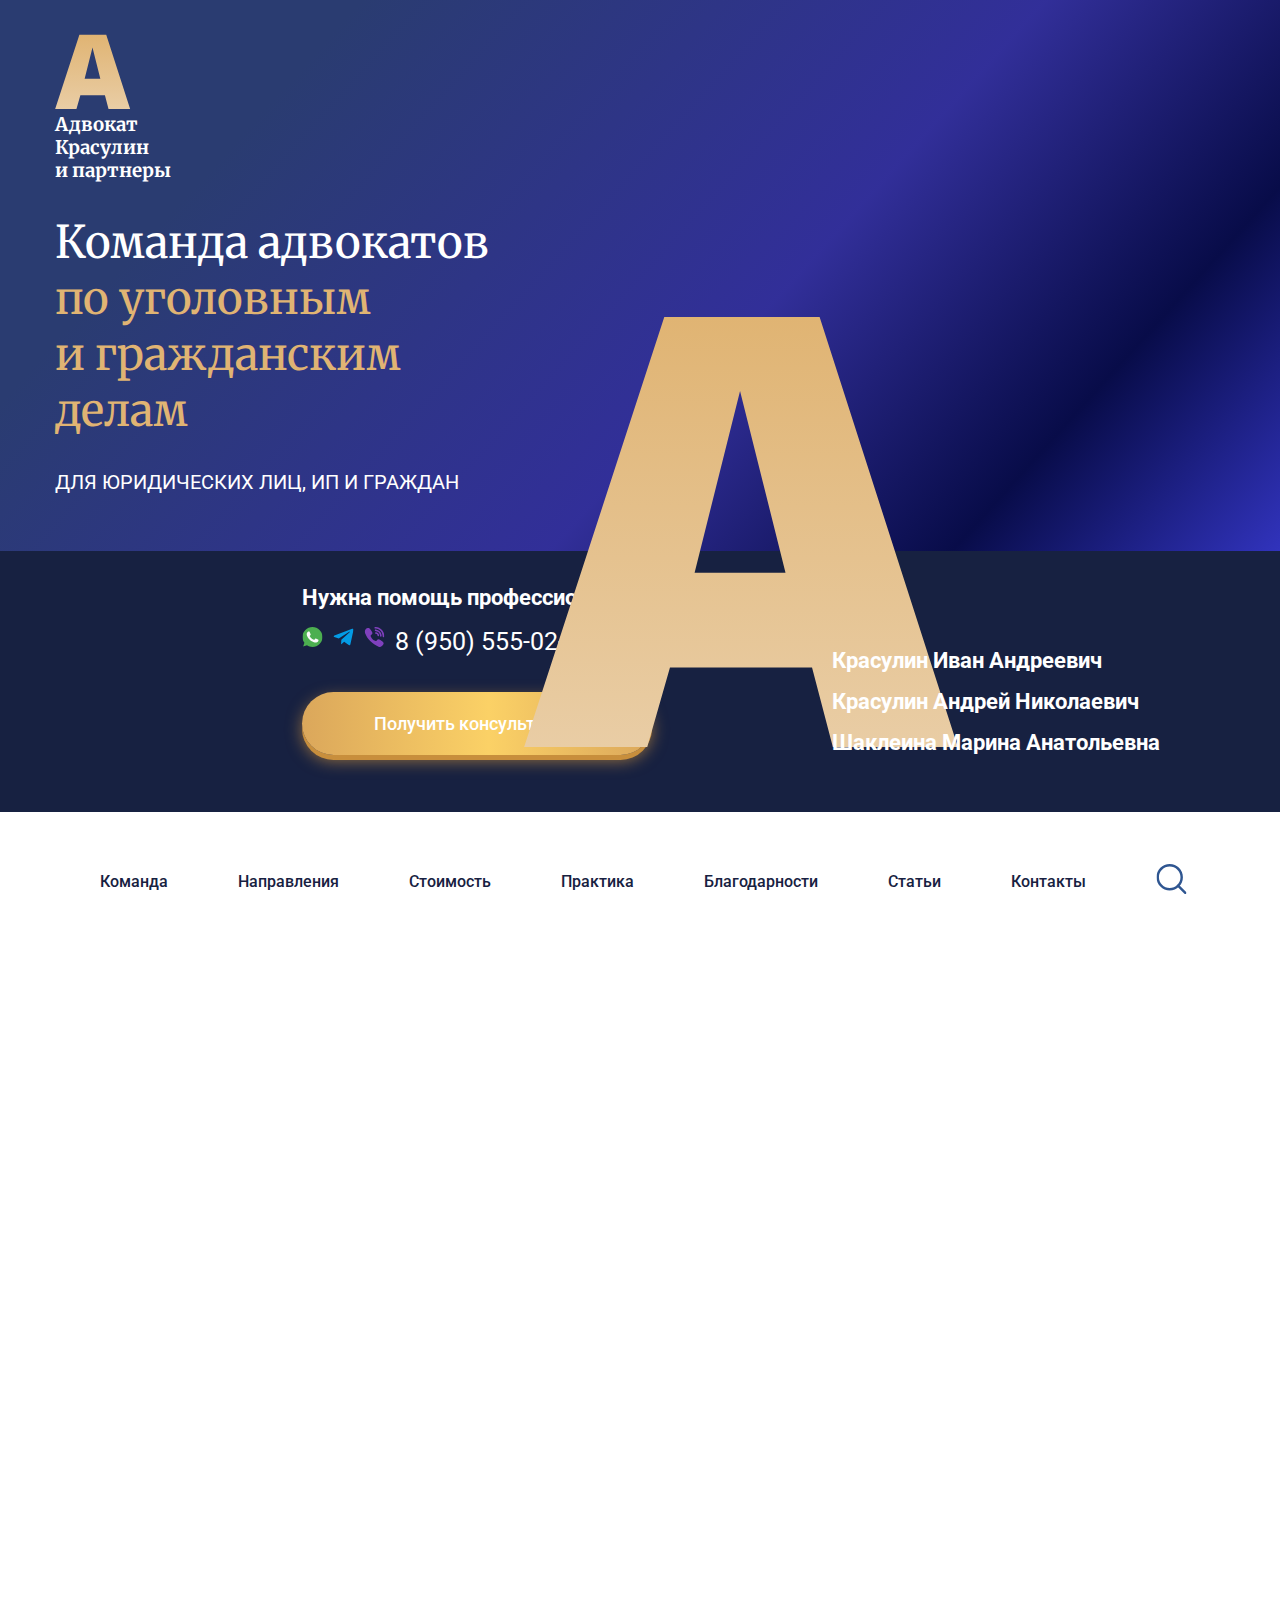
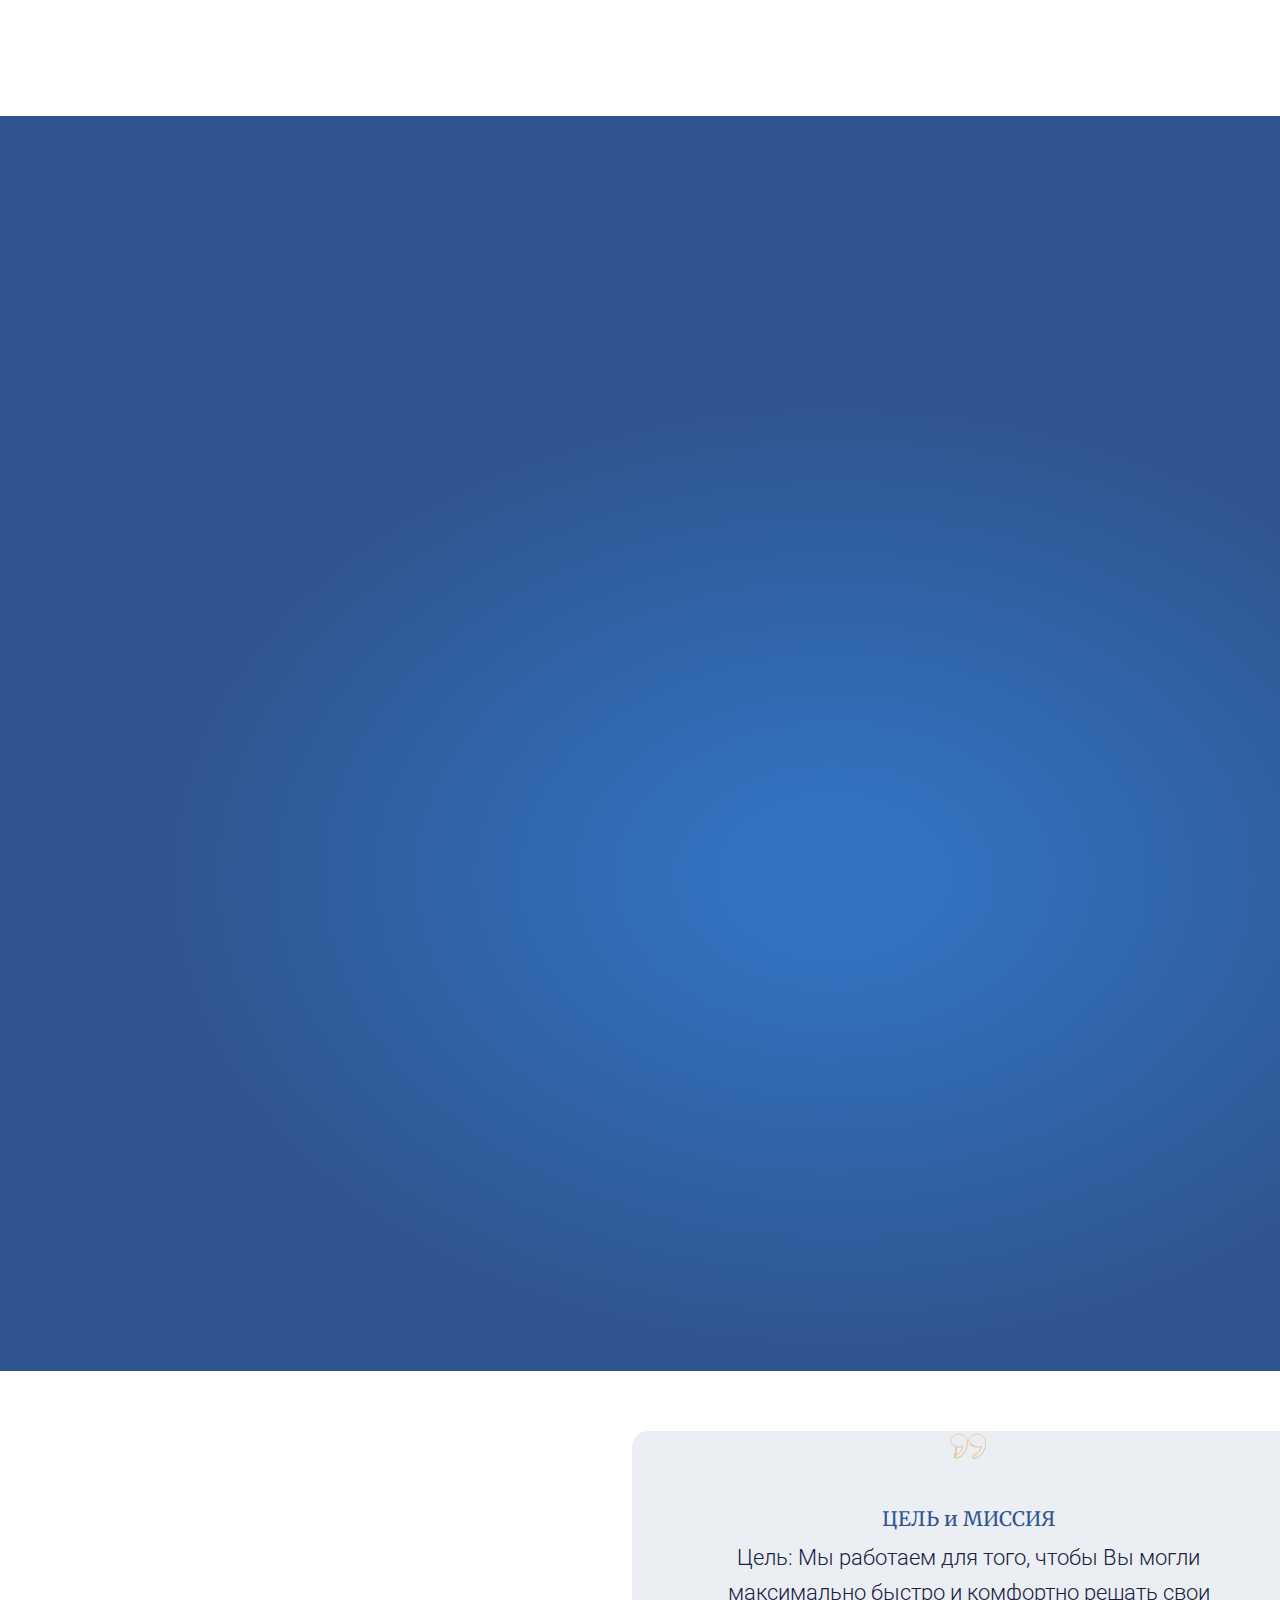
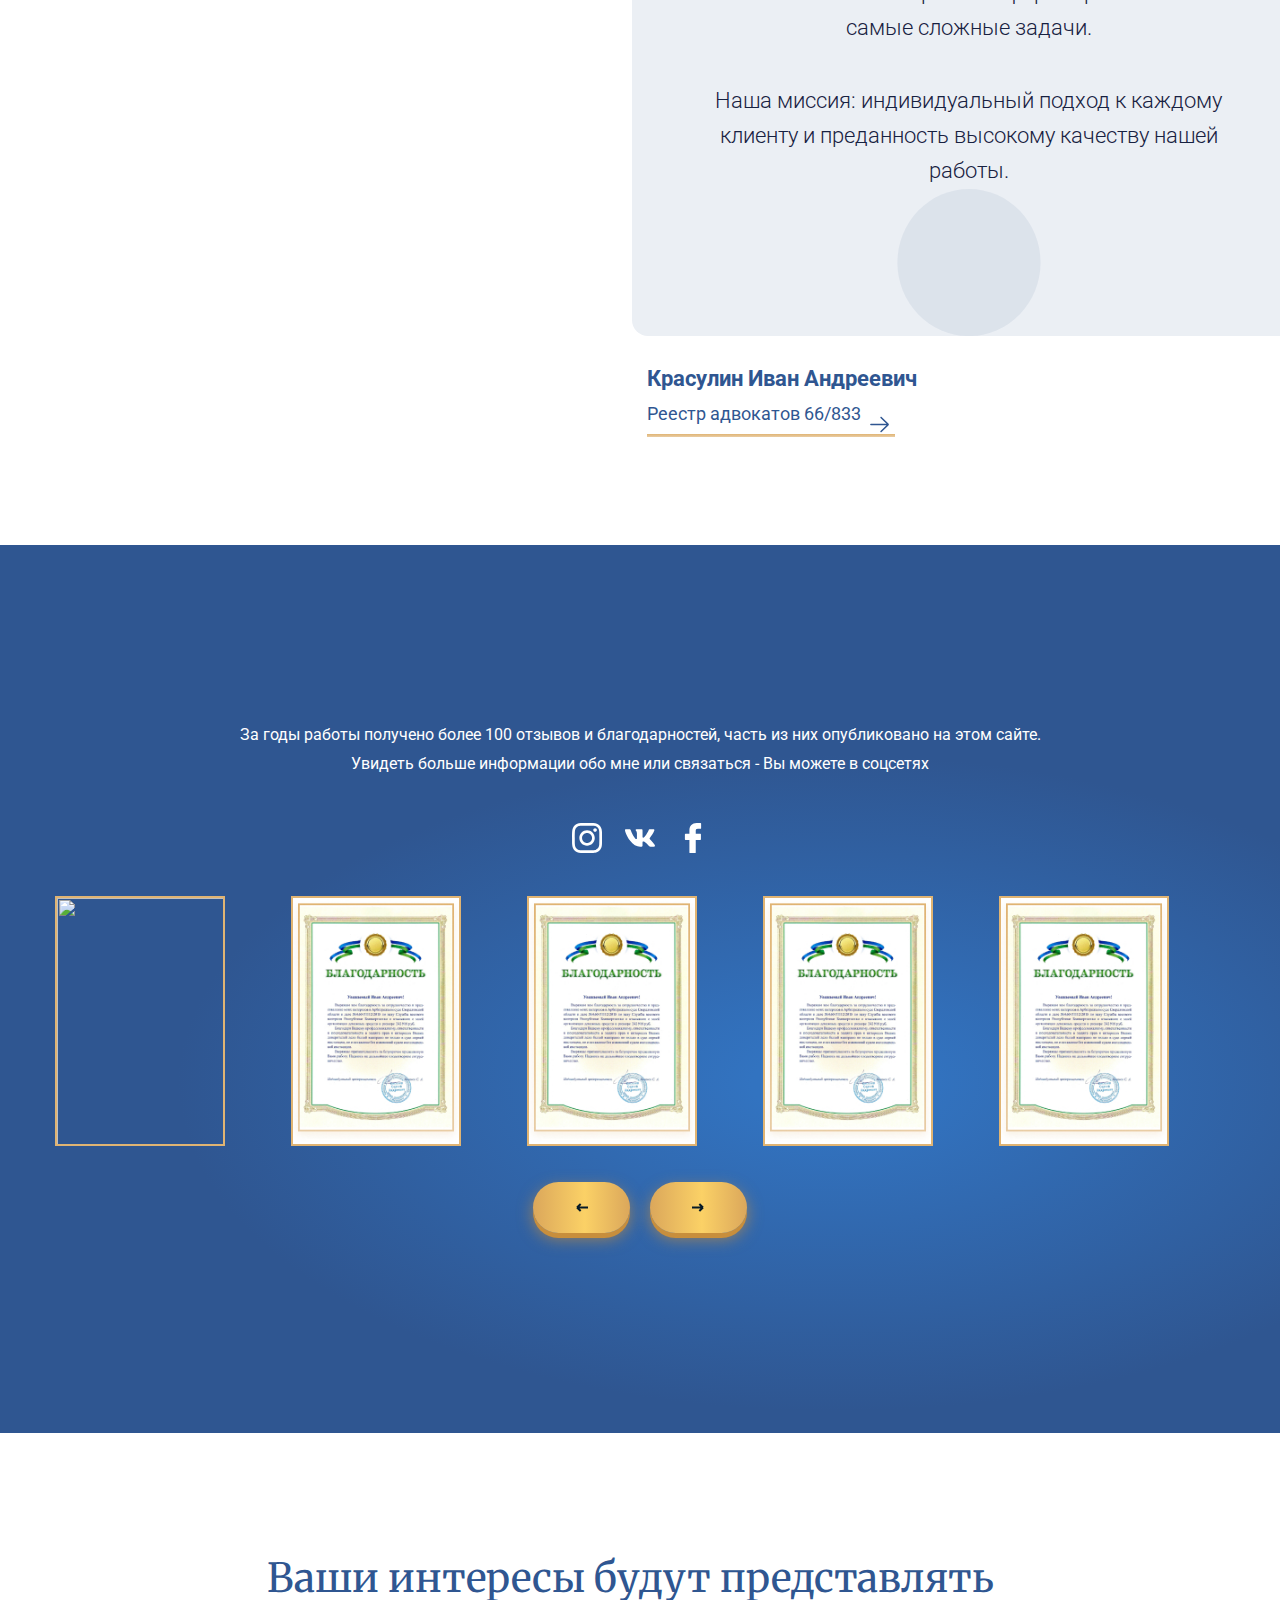
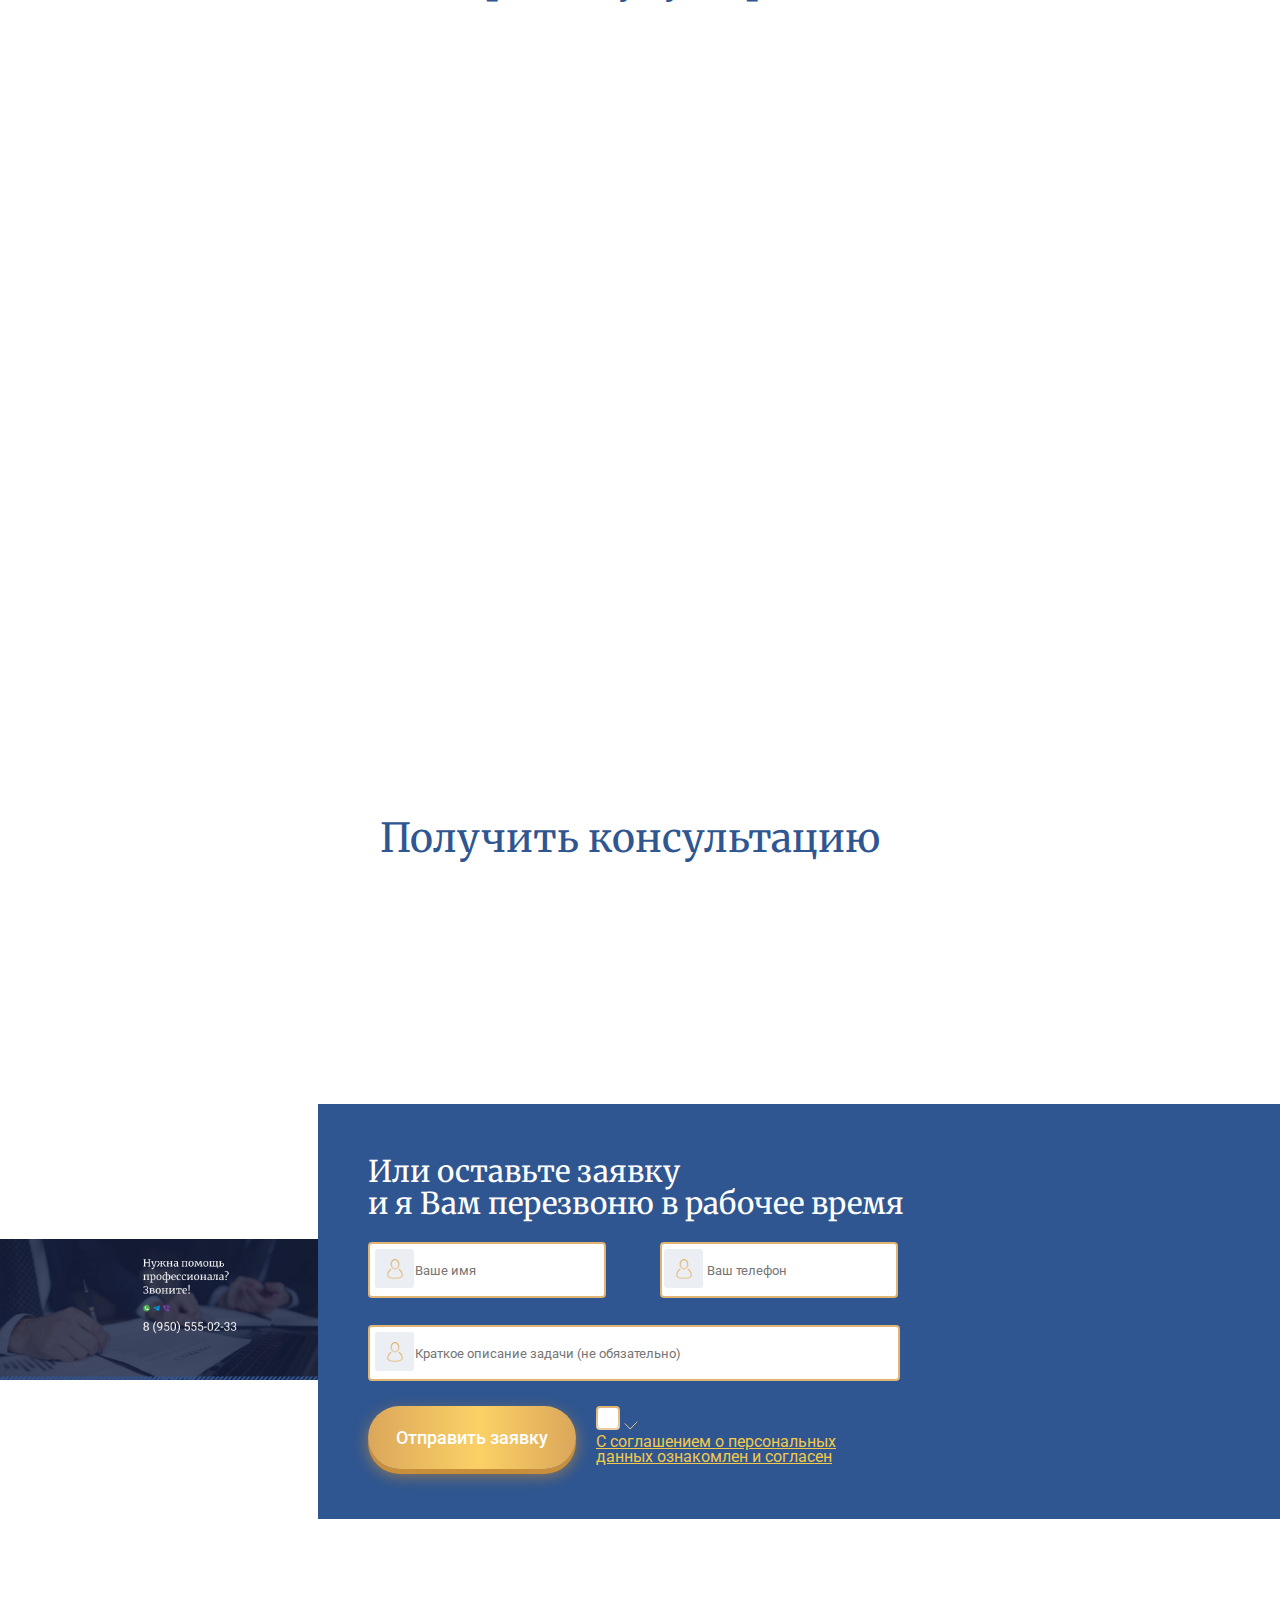
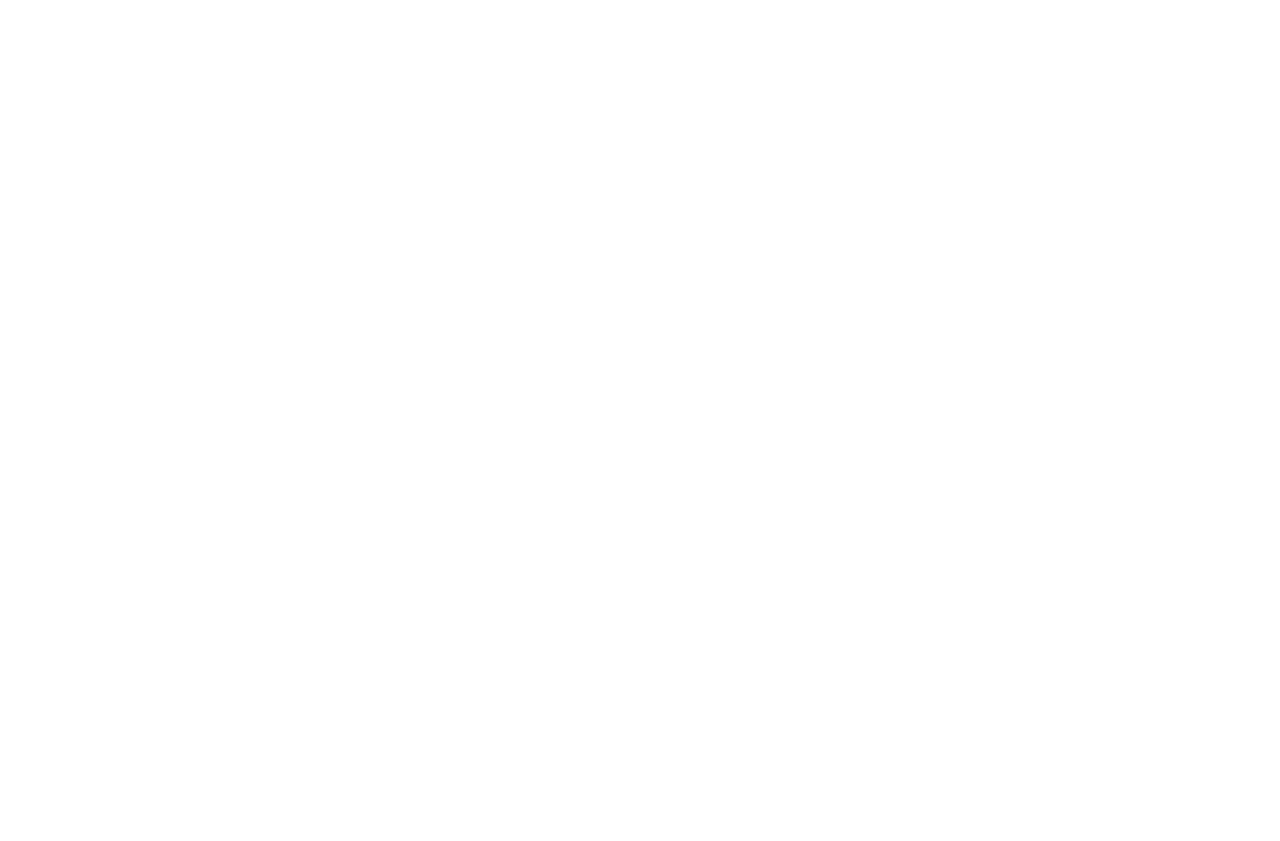
